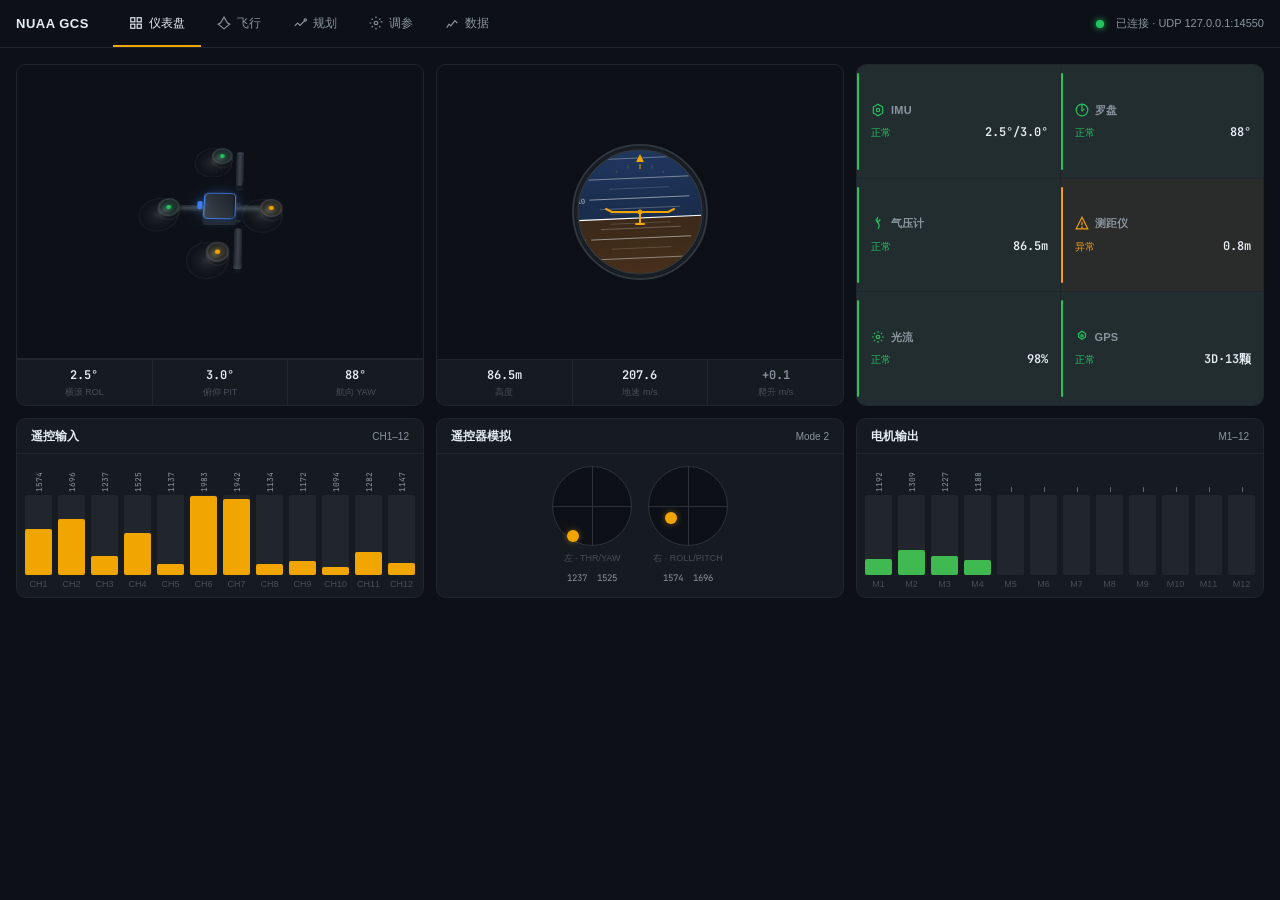
==== 交互界面原型.html @ 33c2f636 "初始提交：当前交互界面原型" ====
<!DOCTYPE html>
<html lang="zh-CN"><head>
<meta charset="UTF-8">
<meta name="viewport" content="width=device-width, initial-scale=1.0">
<title>NUAA Ground Control Station</title>
<link href="https://fonts.googleapis.com/css2?family=JetBrains+Mono:wght@400;600;700&amp;display=swap" rel="stylesheet">
<!-- AMap JS API loaded at bottom -->
<style>
/* ===== CGC Design Tokens (exact match) ===== */
:root{
  --primary:#f0a500; --accent-blue:#4b8bf5; --accent-light-blue:#7aabff;
  --success:#22c55e; --warning:#f59e0b; --danger:#ef4444; --info:#8b949e;
  --highlight-warning:#e3b341; --blue-highlight:#3b82f6;
  --text-primary:#e6edf3; --text-secondary:#c9d1d9; --text-muted:#484f58; --text-link:#f0a500;
  --border-default:#21262d; --border-hover:#30363d; --border-highlight:#f0a500;
  --bg-base:#0d1117; --bg-panel:#161b22; --bg-hover:#1c2128; --bg-bar:#21262d;
  --shadow-map:0 4px 16px #00000073; --shadow-joydot:0 0 6px #f0a50073; --shadow-drone:0 0 4px #3b82f6cc;
  --font-mono:'JetBrains Mono',monospace;
}
*{margin:0;padding:0;box-sizing:border-box}
html,body{height:100%;overflow:hidden}
body{background:var(--bg-base);color:var(--text-primary);font-family:-apple-system,'Segoe UI','Microsoft YaHei',sans-serif;font-size:11px;line-height:1.5}
.mono{font-family:var(--font-mono);font-variant-numeric:tabular-nums}
button{font-family:inherit;cursor:pointer;border:none;background:none;color:inherit}
input,select{font-family:inherit;font-size:11px;color:var(--text-primary);background:var(--bg-base);border:1px solid var(--border-default);border-radius:4px;padding:4px 8px;outline:none}
input:focus,select:focus{border-color:var(--primary)}
::-webkit-scrollbar{width:6px;height:6px}
::-webkit-scrollbar-track{background:transparent}
::-webkit-scrollbar-thumb{background:var(--border-hover);border-radius:3px}

/* ===== Top Nav ===== */
.topnav{height:48px;background:var(--bg-base);border-bottom:1px solid var(--border-default);display:flex;align-items:center;padding:0 16px;gap:24px;flex-shrink:0;z-index:100}
.nav-brand{font-size:13px;font-weight:700;color:var(--text-primary);letter-spacing:.5px}
.nav-tabs{display:flex;gap:0;height:100%;align-items:stretch}
.nav-tab{display:flex;align-items:center;padding:0 16px;font-size:12px;color:var(--info);border-bottom:2px solid transparent;transition:color .15s,border-color .15s;cursor:pointer;gap:6px}
.nav-tab:hover{color:var(--text-primary)}
.nav-tab.active{color:var(--text-primary);border-bottom-color:var(--primary)}
.nav-tab svg{width:14px;height:14px;flex-shrink:0}

/* AMap dark theme overrides */
.amap-container{background:#0d1117!important}
.amap-logo,.amap-copyright{display:none!important}
.amap-ctrl-list-layer{display:none!important}
.nav-right{margin-left:auto;display:flex;align-items:center;gap:12px;font-size:11px;color:var(--info)}
.conn-dot{width:8px;height:8px;border-radius:50%;background:var(--text-muted);transition:background .15s}
.conn-dot.on{background:var(--success);box-shadow:0 0 6px var(--success)}
.conn-dot.off{background:var(--danger)}

/* ===== Page Container ===== */
.page{display:none;height:calc(100vh - 48px);overflow:hidden}
.page.active{display:block}

/* ===== Overview Page ===== */
.overview-page{display:flex;flex-direction:column;gap:12px;padding:16px;overflow-y:auto;height:100%}
.ov-top-row{display:grid;grid-template-columns:repeat(3,minmax(0,1fr));gap:12px;width:100%;max-width:1440px;height:max(300px,min(38vh,380px));margin:0 auto}
.ov-mid-row{display:grid;grid-template-columns:repeat(3,minmax(0,1fr));gap:12px;width:100%;max-width:1440px;max-height:240px;margin:0 auto}
.ov-card{background:var(--bg-panel);border:1px solid var(--border-default);border-radius:10px;overflow:hidden;display:flex;flex-direction:column}
.ov-card-head{border-bottom:1px solid var(--border-default);padding:8px 14px;display:flex;align-items:center;gap:8px}
.ov-card-title{font-size:12px;font-weight:600;color:var(--text-primary)}
.ov-card-sub{margin-left:auto;font-size:10px;color:var(--info)}
.ov-card-body{flex:1;padding:12px;overflow:hidden}

/* Model card - CGC style: model-wrap + model-stats bottom bar */
.model-wrap{background:var(--bg-base);flex:1;min-height:0;overflow:hidden;display:flex;align-items:center;justify-content:center}
.model-stats{border-top:1px solid var(--border-default);display:flex;flex-direction:column}
.mst-row{background:var(--bg-bar);border-top:1px solid var(--border-default);flex-shrink:0;display:grid;grid-template-columns:1fr 1fr 1fr;gap:1px}
.mst-cell{background:var(--bg-panel);display:flex;flex-direction:column;justify-content:center;align-items:center;gap:2px;padding:6px 4px}
.mst-val{color:var(--text-primary);font-family:var(--font-mono);font-size:12px;font-weight:600}
.mst-label{color:var(--text-muted);font-size:9px}
.mst-val.armed,.mst-val.vz-up{color:var(--success)}
.mst-val.vz-down{color:var(--danger)}

/* 3D Drone - CGC style realistic quadcopter */
.drone-scene{width:100%;height:100%;perspective:600px;perspective-origin:50% 40%;display:flex;align-items:center;justify-content:center;cursor:grab;user-select:none;position:relative}
.drone-scene:active{cursor:grabbing}
.drone-3d-model{width:0;height:0;position:relative;transform-style:preserve-3d;transform:rotateX(-40deg) rotateY(35deg) rotateZ(0deg)}
.d3-part{position:absolute;transform-style:preserve-3d}
/* Body - main fuselage with 3D thickness */
.d3-body-top{width:32px;height:32px;background:linear-gradient(145deg,#3d444d 0%,#1c2128 100%);border:1.5px solid #3b82f6;border-radius:5px;box-shadow:0 0 14px #3b82f655,inset 0 1px 0 #4c5664,inset 0 -1px 0 #0d1117;transform:translate3d(-16px,-16px,9px)}
.d3-body-bottom{width:32px;height:32px;background:linear-gradient(145deg,#161b22 0%,#0d1117 100%);border:1.5px solid #21262d;border-radius:5px;box-shadow:inset 0 1px 0 #21262d;transform:translate3d(-16px,-16px,-1px)}
.d3-body-side{background:#1c2128}
.d3-body-side.bs-front{width:32px;height:10px;background:linear-gradient(180deg,#30363d 0%,#1c2128 100%);transform:translate3d(-16px,-21px,4px) rotateX(90deg)}
.d3-body-side.bs-back{width:32px;height:10px;background:linear-gradient(0deg,#30363d 0%,#1c2128 100%);transform:translate3d(-16px,11px,4px) rotateX(-90deg)}
.d3-body-side.bs-left{width:10px;height:32px;background:linear-gradient(90deg,#21262d 0%,#1c2128 100%);transform:translate3d(-21px,-16px,4px) rotateY(-90deg)}
.d3-body-side.bs-right{width:10px;height:32px;background:linear-gradient(-90deg,#21262d 0%,#1c2128 100%);transform:translate3d(11px,-16px,4px) rotateY(90deg)}
/* Nose indicator */
.d3-nose{width:10px;height:5px;background:#3b82f6;border-radius:3px;box-shadow:0 0 10px #3b82f6aa;transform:translate3d(-5px,-22px,10px)}
/* Arms - X configuration with 3D thickness (tapered arms) */
.d3-arm{width:8px;height:46px;background:linear-gradient(90deg,#1c2128 0%,#30363d 30%,#3d444d 50%,#30363d 70%,#1c2128 100%);border-radius:4px;box-shadow:inset 0 1px 0 #4c5664,inset 0 -1px 0 #0d1117}
.d3-arm.a1{transform:translate3d(-4px,-50px,5px)}
.d3-arm.a2{transform:translate3d(46px,-4px,5px) rotateZ(90deg)}
.d3-arm.a3{transform:translate3d(-4px,4px,5px) rotateZ(180deg)}
.d3-arm.a4{transform:translate3d(-50px,-4px,5px) rotateZ(270deg)}
/* Arm underside (darker) */
.d3-arm-bottom{width:8px;height:46px;background:linear-gradient(90deg,#0d1117 0%,#161b22 50%,#0d1117 100%);border-radius:4px;box-shadow:inset 0 -1px 0 #21262d}
.d3-arm-bottom.ab1{transform:translate3d(-4px,-50px,-1px)}
.d3-arm-bottom.ab2{transform:translate3d(46px,-4px,-1px) rotateZ(90deg)}
.d3-arm-bottom.ab3{transform:translate3d(-4px,4px,-1px) rotateZ(180deg)}
.d3-arm-bottom.ab4{transform:translate3d(-50px,-4px,-1px) rotateZ(270deg)}
/* Motor mounts with 3D depth */
.d3-motor{width:22px;height:22px;border-radius:50%;background:radial-gradient(circle at 30% 30%,#3d444d 0%,#21262d 40%,#161b22 100%);border:2px solid #30363d;box-shadow:inset 0 2px 4px #0d1117aa,0 2px 4px #0d111788}
.d3-motor.m1{transform:translate3d(-11px,-62px,6px)}
.d3-motor.m2{transform:translate3d(56px,-11px,6px)}
.d3-motor.m3{transform:translate3d(-11px,40px,6px)}
.d3-motor.m4{transform:translate3d(-62px,-11px,6px)}
/* Motor underside (shadow) */
.d3-motor-bottom{width:22px;height:22px;border-radius:50%;background:#0d1117;border:1px solid #21262d}
.d3-motor-bottom.mb1{transform:translate3d(-11px,-62px,-1px)}
.d3-motor-bottom.mb2{transform:translate3d(56px,-11px,-1px)}
.d3-motor-bottom.mb3{transform:translate3d(-11px,40px,-1px)}
.d3-motor-bottom.mb4{transform:translate3d(-62px,-11px,-1px)}
/* Propeller discs (spinning when armed) */
.d3-rotor{width:40px;height:40px;border-radius:50%;background:radial-gradient(circle,rgba(255,255,255,.12) 0%,rgba(200,200,200,.06) 30%,rgba(150,150,150,.02) 60%,transparent 80%);border:1px solid rgba(255,255,255,.06);top:50%;left:50%;transform:translate(-50%,-50%);transition:opacity .2s;opacity:0;pointer-events:none}
.d3-rotor.spinning{opacity:1;animation:rotorSpin .025s linear infinite}
@keyframes rotorSpin{from{transform:translate(-50%,-50%) rotate(0deg)}to{transform:translate(-50%,-50%) rotate(360deg)}}
.d3-rotor.r1{animation-direction:normal}
.d3-rotor.r2{animation-direction:reverse}
.d3-rotor.r3{animation-direction:normal}
.d3-rotor.r4{animation-direction:reverse}
/* LED indicators */
.d3-led{width:5px;height:5px;border-radius:50%;position:absolute;top:50%;left:50%;transform:translate(-50%,-50%);z-index:10}
.d3-led.led-front-left{background:#22c55e;box-shadow:0 0 8px #22c55e,0 0 12px #22c55e88}
.d3-led.led-front-right{background:#22c55e;box-shadow:0 0 8px #22c55e,0 0 12px #22c55e88}
.d3-led.led-back-left{background:#f0a500;box-shadow:0 0 8px #f0a500,0 0 12px #f0a50088}
.d3-led.led-back-right{background:#f0a500;box-shadow:0 0 8px #f0a500,0 0 12px #f0a50088}
/* Camera gimbal */
.d3-gimbal{width:14px;height:10px;background:linear-gradient(180deg,#21262d 0%,#161b22 100%);border:1px solid #30363d;border-radius:3px;box-shadow:0 2px 3px #0d111766;transform:translate3d(-7px,-5px,-4px)}
.d3-camera-lens{width:7px;height:7px;border-radius:50%;background:radial-gradient(circle at 40% 40%,#3d444d 0%,#0d1117 70%);border:1px solid #30363d;position:absolute;top:50%;left:50%;transform:translate(-50%,-50%);box-shadow:inset 0 1px 2px #0d111788}
/* Landing gear struts */
.d3-gear{width:3px;height:12px;background:linear-gradient(180deg,#30363d 0%,#21262d 100%);border-radius:1px 1px 2px 2px;box-shadow:1px 0 2px #0d111755}
.d3-gear.g1{transform:translate3d(-12px,-12px,-2px)}
.d3-gear.g2{transform:translate3d(9px,-12px,-2px)}
.d3-gear.g3{transform:translate3d(-12px,9px,-2px)}
.d3-gear.g4{transform:translate3d(9px,9px,-2px)}
/* Landing skids */
.d3-skid{width:16px;height:2px;background:#30363d;border-radius:1px;position:absolute;top:50%;left:50%;transform:translate(-50%,-50%)}
.d3-skid.sk1{transform:translate(-50%,50px)}
.d3-skid.sk2{transform:translate(-50%,-50px)}

/* ADI card - CGC style */
.adi-wrap{background:var(--bg-base);flex:1;min-height:0;overflow:hidden;display:flex;align-items:center;justify-content:center}
.adi-svg{width:140px;height:140px}
.adi-strip{background:var(--bg-bar);border-top:1px solid var(--border-default);flex-shrink:0;display:grid;grid-template-columns:1fr 1fr 1fr;gap:1px}
.as-cell{background:var(--bg-panel);display:flex;flex-direction:column;justify-content:center;align-items:center;gap:2px;padding:6px 4px}
.as-val{color:var(--text-primary);font-family:var(--font-mono);font-size:12px;font-weight:600}
.as-label{color:var(--text-muted);font-size:9px}
.as-val.vz-up{color:var(--success)}
.as-val.vz-down{color:var(--danger)}

/* Sensor card - CGC sg-cell structure */
.sensor-grid{background:var(--bg-bar);flex:1;display:grid;grid-template-rows:repeat(3,1fr);grid-template-columns:1fr 1fr;gap:1px;overflow:hidden;height:100%}
.sg-cell{background:var(--bg-panel);display:flex;flex-direction:column;justify-content:center;gap:5px;padding:10px 12px 10px 14px;transition:background .15s;position:relative;overflow:visible}
.sg-accent{background:#2d333b;border-radius:1px;width:2px;position:absolute;top:8px;bottom:8px;left:0}
.sg-cell.ok .sg-accent{background:var(--success)}
.sg-cell.err .sg-accent{background:var(--danger)}
.sg-cell.warn .sg-accent{background:var(--warning)}
.sg-cell.off .sg-accent{background:#2d333b}
.sg-cell.ok{background:#22c55e0a}
.sg-cell.err{background:#ef44440d}
.sg-cell.warn{background:#f59e0b0a}
.sg-cell.off{background:var(--bg-panel)}
.sg-head{display:flex;align-items:center;gap:6px}
.sg-icon{color:var(--text-muted);flex-shrink:0;transition:color .15s;width:14px;height:14px}
.sg-cell.ok .sg-icon{color:var(--success)}
.sg-cell.err .sg-icon{color:var(--danger)}
.sg-cell.warn .sg-icon{color:var(--warning)}
.sg-cell.off .sg-icon{color:#2d333b}
.sg-name{color:var(--info);letter-spacing:.02em;text-transform:uppercase;font-size:11px;font-weight:600}
.sg-body{display:flex;align-items:baseline;gap:6px}
.sg-status{color:var(--text-muted);min-width:36px;font-size:10px}
.sg-cell.ok .sg-status{color:var(--success)}
.sg-cell.err .sg-status{color:var(--danger)}
.sg-cell.warn .sg-status{color:var(--warning)}
.sg-cell.off .sg-status{color:var(--text-muted)}
.sg-value{color:var(--text-primary);margin-left:auto;font-family:var(--font-mono);font-size:12px;font-weight:600}

/* Channel bars (RC & Motor) */
.ch-card-body{display:flex;gap:6px;padding:8px 8px 6px;align-items:flex-end;height:100%}
.vbar{display:flex;flex-direction:column;align-items:center;gap:3px;flex:1}
.vbar-val{color:var(--info);writing-mode:vertical-rl;height:28px;font-family:var(--font-mono);font-size:8px;transform:rotate(180deg)}
.vbar-track{background:var(--bg-bar);border-radius:2px;width:100%;height:80px;position:relative;overflow:hidden}
.vbar-fill{position:absolute;bottom:0;left:0;right:0;border-radius:2px 2px 0 0;transition:height .1s}
.rc-fill{background:var(--primary)}
.motor-fill{background:var(--success)}
.vbar-label{color:var(--text-muted);font-size:9px}

/* Joystick sim */
.joy-body{display:flex;gap:16px;padding:12px 8px;justify-content:center;align-items:center;height:100%}
.joystick{display:flex;flex-direction:column;align-items:center;gap:6px}
.joy-pad{background:var(--bg-base);border:1px solid #2d333b;border-radius:50%;width:80px;height:80px;position:relative}
.joy-cross::before,.joy-cross::after{content:'';position:absolute;background:#2d333b}
.joy-cross::before{width:100%;height:1px;top:50%;left:0}
.joy-cross::after{width:1px;height:100%;left:50%;top:0}
.joy-dot{background:var(--primary);border-radius:50%;width:12px;height:12px;position:absolute;transition:left 80ms,top 80ms;box-shadow:var(--shadow-joydot)}
.joy-label{color:var(--text-muted);font-size:9px}
.joy-vals{display:flex;gap:10px;font-family:var(--font-mono);font-size:9px;color:var(--info)}

/* ===== Fly Page ===== */
.fly-page{display:flex;flex-direction:column;height:100%}
.fly-body{flex:1;position:relative;overflow:hidden}
#flyMap{width:100%;height:100%}
.fly-banner{position:absolute;top:12px;left:50%;transform:translateX(-50%);z-index:10;border-radius:20px;padding:5px 16px;font-size:12px;display:flex;align-items:center;gap:8px;transition:opacity .3s}
.info-banner{color:var(--info);background:#0d1117d1;border:1px solid var(--border-default)}
.warn-banner{color:var(--warning);background:#f59e0b1f;border:1px solid #f59e0b59}
.banner-link{color:var(--text-link);cursor:pointer;text-decoration:underline}
.adi-overlay{position:absolute;bottom:12px;left:12px;z-index:10;width:164px;height:164px;border-radius:12px;overflow:hidden}
.adi-show{position:absolute;bottom:12px;left:12px;z-index:10;background:#161b22e0;border:1px solid var(--border-default);border-radius:8px;padding:6px 10px;font-size:11px;color:var(--text-secondary);cursor:pointer}
.hud-right{position:absolute;top:50%;right:12px;transform:translateY(-50%);z-index:10;background:#0d1117d1;backdrop-filter:blur(10px);border:1px solid var(--border-default);border-radius:8px;padding:10px 14px;min-width:88px}
.hud-row{display:flex;justify-content:space-between;align-items:baseline;gap:8px;padding:2px 0}
.hud-label{color:var(--text-muted);font-size:9px}
.hud-val{color:var(--text-primary);font-family:var(--font-mono);font-size:15px;font-weight:700}
.hud-unit{color:var(--info);font-size:9px;margin-left:1px}
.hud-sep{height:1px;background:var(--border-default);margin:4px 0}
.hud-mode{text-align:center;padding:2px 6px;border-radius:4px;font-size:10px;font-weight:700;background:var(--bg-bar);color:var(--info)}
.hud-mode.armed{color:var(--success);background:#22c55e26}
.alerts-panel{position:absolute;bottom:0;left:50%;transform:translateX(-50%);z-index:10;backdrop-filter:blur(10px);background:#161b22eb;border:1px solid var(--border-default);border-bottom:none;border-radius:8px 8px 0 0;min-width:320px;max-width:520px}
.alerts-header{padding:5px 12px;font-size:11px;display:flex;align-items:center;gap:8px;cursor:pointer}
.alerts-header .alert-count{background:var(--bg-bar);border-radius:10px;padding:0 6px;font-size:10px}
.alerts-header .alert-count.warn{color:var(--warning);background:#f59e0b33}
.alerts-body{max-height:130px;overflow-y:auto;padding:4px 0 6px}
.alert-item{display:flex;gap:6px;padding:3px 12px;font-size:11px}
.alert-item.info{color:var(--info)}
.alert-item.warn{color:var(--warning)}
.alert-item.err{color:var(--danger)}
.alert-time{color:var(--text-muted);font-family:var(--font-mono)}
.bottom-hud{background:var(--bg-base);border-top:1px solid var(--border-default);height:44px;padding:0 20px;display:flex;align-items:center;gap:0}
.bh-item{display:flex;align-items:center;gap:6px;padding:0 16px}
.bh-label{color:var(--text-muted);font-size:9px}
.bh-val{color:var(--text-primary);font-family:var(--font-mono);font-size:13px;font-weight:700}
.bh-sep{width:1px;height:22px;background:var(--border-hover)}
.cmd-bar{background:var(--bg-panel);border-top:1px solid var(--border-default);height:64px;padding:0 20px;display:flex;align-items:center;justify-content:center;gap:12px}
.cmd-btn{min-width:90px;padding:8px 16px;border-radius:6px;font-size:13px;font-weight:600;transition:all .15s;border:1px solid var(--border-default);background:var(--bg-panel);color:var(--text-secondary)}
.cmd-btn:hover{background:var(--bg-hover);color:var(--text-primary)}
.cmd-btn.primary{background:var(--primary);color:#0d1117;border-color:var(--primary)}
.cmd-btn.primary:hover{filter:brightness(1.1)}
.cmd-btn.warn{background:var(--warning);color:#0d1117;border-color:var(--warning)}
.cmd-btn.success{background:var(--success);color:#0d1117;border-color:var(--success)}
.cmd-btn:disabled{opacity:.4;cursor:not-allowed}

/* ===== Plan Page ===== */
.plan-page{display:flex;height:100%}
.plan-body{flex:1;position:relative;overflow:hidden}
#planMap{width:100%;height:100%}
.map-toolbar{position:absolute;top:12px;right:12px;z-index:5;backdrop-filter:blur(10px);background:#161b22eb;border:1px solid var(--border-hover);border-radius:8px;padding:6px 10px;display:flex;gap:4px;align-items:center;box-shadow:var(--shadow-map)}
.map-toolbar button{color:var(--text-secondary);background:none;border:none;width:28px;height:28px;border-radius:4px;font-size:13px;display:flex;align-items:center;justify-content:center;transition:background .15s,color .15s;cursor:pointer}
.map-toolbar button:hover{color:#fff;background:#ffffff1a}
.map-toolbar button.active{color:var(--primary)}
.tb-divider{width:1px;height:20px;background:var(--border-hover);margin:0 4px}
.map-hint{position:absolute;bottom:8px;left:50%;transform:translateX(-50%);color:var(--text-muted);background:#0d111799;border-radius:20px;padding:3px 10px;font-size:10px;z-index:5}
.map-hud{position:absolute;bottom:36px;left:50%;transform:translateX(-50%);z-index:5;backdrop-filter:blur(4px);background:#0d1117d1;border:1px solid #ffffff14;border-radius:24px;padding:5px 16px;display:flex;gap:16px}
.map-hud-item{display:flex;align-items:center;gap:4px}
.map-hud-label{color:var(--info);font-size:10px}
.map-hud-val{color:var(--text-primary);font-family:var(--font-mono);font-size:13px;font-weight:600}
.map-hud-unit{color:var(--info);font-size:10px}
.map-hud-sep{width:1px;height:16px;background:#ffffff1f}

/* Mission panel (right side) */
.mission-panel{background:var(--bg-panel);border-left:1px solid var(--border-default);width:280px;display:flex;flex-direction:column;transition:width .2s;flex-shrink:0}
.mission-panel.collapsed{width:32px}
.panel-header{border-bottom:1px solid var(--border-default);height:44px;padding:0 12px;display:flex;align-items:center;justify-content:space-between}
.panel-title{font-size:13px;font-weight:600;color:var(--text-primary);display:flex;align-items:center;gap:6px}
.dirty-dot{width:6px;height:6px;border-radius:50%;background:var(--primary)}
.panel-body{flex:1;overflow-y:auto;padding:0}
.panel-name-row{padding:8px 12px}
.wp-list{padding:0}
.wp-item{padding:8px 12px;transition:background .15s;cursor:pointer;border-left:3px solid transparent;display:flex;align-items:center;gap:8px}
.wp-item:hover{background:var(--bg-hover)}
.wp-item.active{background:var(--bg-hover);border-left-color:var(--primary)}
.wp-seq{color:#0d1117;background:var(--primary);border-radius:50%;width:20px;height:20px;display:flex;align-items:center;justify-content:center;font-size:11px;font-weight:700;flex-shrink:0}
.wp-coords{flex:1;font-family:var(--font-mono);font-size:11px;color:var(--info)}
.wp-del{color:var(--danger);cursor:pointer;font-size:11px;padding:0 2px;opacity:.4;transition:opacity .15s}
.wp-del:hover{opacity:1}
.wp-editor{padding:8px 12px;background:var(--bg-hover)}
.wp-editor-row{display:flex;gap:8px;margin-bottom:6px;align-items:center}
.wp-editor-row label{font-size:10px;color:var(--info);width:60px}
.wp-editor-row input,.wp-editor-row select{flex:1;font-size:11px;padding:3px 6px}
.panel-stats{padding:8px 12px;border-top:1px solid var(--border-default)}
.stat-row{display:flex;justify-content:space-between;padding:3px 0;font-size:12px;color:var(--info)}
.stat-row .mono{color:var(--text-primary)}
.panel-actions{padding:12px;border-top:1px solid var(--border-default);display:flex;flex-direction:column;gap:6px}
.transfer-progress{background:var(--bg-hover);border:1px solid var(--border-default);border-radius:6px;padding:6px 10px;margin-bottom:6px}
.btn-row{display:flex;gap:6px}
.action-btn{padding:5px 10px;border-radius:4px;font-size:11px;border:1px solid var(--border-default);background:var(--bg-panel);color:var(--text-secondary);transition:all .15s;cursor:pointer;flex:1;text-align:center}
.action-btn:hover{background:var(--bg-hover);color:var(--text-primary)}
.action-btn.primary{background:var(--primary);color:#0d1117;border-color:var(--primary)}
.action-btn:disabled{opacity:.4;cursor:not-allowed}
.fly-hint{color:var(--success);background:#22c55e14;border:1px solid #22c55e40;border-radius:6px;padding:6px 10px;font-size:11px}
.fly-hint-link{color:var(--success);cursor:pointer;text-decoration:underline}

/* ===== Setup Page ===== */
.setup-page{display:flex;height:100%}
.setup-menu{background:var(--bg-panel);border-right:1px solid var(--border-default);width:180px;flex-shrink:0;display:flex;flex-direction:column}
.setup-menu-head{color:var(--info);border-bottom:1px solid var(--border-default);height:48px;display:flex;align-items:center;padding:0 16px;font-size:13px;font-weight:600}
.setup-menu-group{padding:8px 0}
.setup-group-label{color:var(--text-muted);font-size:10px;font-weight:600;padding:4px 16px;letter-spacing:.5px;text-transform:uppercase}
.setup-menu-item{padding:6px 16px;font-size:12px;color:var(--info);cursor:pointer;transition:background .15s,color .15s;display:flex;align-items:center;gap:8px}
.setup-menu-item:hover{background:var(--bg-hover);color:var(--text-secondary)}
.setup-menu-item.active{color:var(--primary);background:var(--bg-hover)}
.setup-menu-item svg{width:14px;height:14px;flex-shrink:0}
.setup-content{flex:1;overflow-y:auto;padding:20px}
.setup-section{display:none}
.setup-section.active{display:block}
.setup-section-title{font-size:14px;font-weight:600;color:var(--text-primary);margin-bottom:4px}
.setup-section-sub{font-size:11px;color:var(--info);margin-bottom:16px}

/* Frame cards */
.frame-grid{display:grid;grid-template-columns:repeat(auto-fill,minmax(140px,1fr));gap:10px}
.frame-card{background:var(--bg-panel);border:1px solid var(--border-default);border-radius:10px;padding:12px;cursor:pointer;transition:all .15s;display:flex;flex-direction:column;align-items:center;gap:6px}
.frame-card:hover{background:var(--bg-hover);border-color:var(--border-hover)}
.frame-card.selected{background:#f0a5000f;border-color:var(--primary)}
.frame-card svg{width:60px;height:60px}
.frame-name{font-size:13px;font-weight:600;color:var(--text-primary)}
.frame-desc{font-size:10px;color:var(--info);text-align:center;line-height:1.4}
.frame-params{font-size:10px;color:var(--text-muted);font-family:var(--font-mono)}
.frame-badge{color:var(--primary);font-size:10px;font-weight:700}

/* Motor/RC cards */
.motor-grid{display:grid;grid-template-columns:repeat(auto-fill,minmax(72px,1fr));gap:8px}
.motor-card{background:var(--bg-panel);border:1px solid var(--border-default);border-radius:8px;padding:8px;display:flex;flex-direction:column;align-items:center;gap:4px;transition:border-color .15s}
.motor-card:hover{border-color:var(--border-hover)}
.motor-card.off{opacity:.4}
.motor-name{font-size:11px;font-weight:600;color:var(--text-primary)}
.motor-bar{background:var(--bg-bar);border-radius:4px;width:24px;height:60px;position:relative;overflow:hidden}
.motor-bar-fill{position:absolute;bottom:0;left:0;right:0;border-radius:4px 4px 0 0;transition:height .1s}
.motor-val{font-family:var(--font-mono);font-size:10px;color:var(--info)}
.motor-pct{font-family:var(--font-mono);font-size:10px;font-weight:600}

/* PID table */
.pid-tabs{display:flex;gap:0;border-bottom:1px solid var(--border-default);margin-bottom:16px}
.pid-tab{padding:8px 16px;font-size:12px;color:var(--info);cursor:pointer;border-bottom:2px solid transparent;transition:color .15s}
.pid-tab:hover{color:var(--text-secondary)}
.pid-tab.active{color:var(--primary);border-bottom-color:var(--primary)}
.pid-table{width:100%;border-collapse:collapse}
.pid-table th{text-align:left;padding:6px 8px;font-size:11px;font-weight:600;color:var(--info);border-bottom:1px solid var(--border-default)}
.pid-table td{padding:6px 8px;border-bottom:1px solid var(--border-default);font-size:11px}
.pid-table tr:hover td{background:var(--bg-panel)}
.pid-modified{background:#f0a5000d}

/* Calibration cards */
.cal-card{background:var(--bg-panel);border:1px solid var(--border-default);border-radius:12px;max-width:480px;padding:32px 24px;text-align:center}
.cal-icon{font-size:40px;margin-bottom:12px}
.cal-title{font-size:18px;font-weight:600;color:var(--text-primary);margin-bottom:8px}
.cal-desc{font-size:13px;color:var(--info);line-height:1.6;margin-bottom:20px}
.cal-steps{display:flex;flex-direction:column;gap:8px;margin-bottom:20px}
.cal-step{padding:10px;border-radius:6px;font-size:12px;display:flex;align-items:center;gap:8px}
.cal-step.done{background:#22c55e0a;color:var(--success)}
.cal-step.current{background:#f0a5000f;color:var(--primary);border:1px solid var(--primary)}
.cal-step.pending{background:var(--bg-panel);color:var(--text-muted)}

/* GPS/Baro/OptFlow/Rangefinder status cards */
.status-cards{display:flex;gap:12px;flex-wrap:wrap;margin-bottom:16px}
.status-card{background:var(--bg-panel);border:1px solid var(--border-default);border-radius:8px;padding:14px 20px;min-width:110px;text-align:center}
.status-card-val{font-size:18px;font-weight:600;color:var(--text-primary);font-family:var(--font-mono)}
.status-card-label{color:var(--info);margin-top:4px;font-size:11px}

/* OTA */
.ota-warn{color:var(--highlight-warning);background:#e3b34114;border:1px solid #e3b3414d;border-radius:8px;padding:10px 14px;font-size:12px;line-height:1.6;margin-bottom:16px}
.ota-drop{border:2px dashed var(--border-hover);border-radius:12px;padding:32px 20px;text-align:center;cursor:pointer;transition:all .15s}
.ota-drop:hover{background:#f0a50008;border-color:var(--primary)}

/* Param table */
.param-search{display:flex;align-items:center;gap:8px;margin-bottom:12px}
.param-search input{min-width:180px;max-width:300px}
.param-table{width:100%;border-collapse:collapse}
.param-table th{text-align:left;padding:5px 4px;font-size:11px;font-weight:600;color:var(--info);border-bottom:1px solid var(--border-default);position:sticky;top:0;background:var(--bg-base)}
.param-table td{padding:5px 4px;border-bottom:1px solid var(--border-default);font-size:11px}
.param-table tr:hover td{background:var(--bg-panel)}
.param-table tr.modified td{background:#f0a5000d}

/* Port table */
.port-table{width:100%;border-collapse:collapse}
.port-table th{text-align:left;padding:6px 4px;font-size:11px;font-weight:600;color:var(--info);border-bottom:1px solid var(--border-default)}
.port-table td{padding:6px 4px;border-bottom:1px solid var(--border-default);font-size:11px}
.port-table td.mono{color:var(--text-secondary)}

/* ===== Data Page ===== */
.data-page{display:flex;flex-direction:column;height:100%}
.data-tabs{display:flex;border-bottom:1px solid var(--border-default);padding:0 8px;flex-shrink:0}
.data-tab{padding:8px 16px;font-size:12px;color:var(--info);cursor:pointer;border-bottom:2px solid transparent;transition:color .15s}
.data-tab:hover{color:var(--text-secondary)}
.data-tab.active{color:var(--text-primary);border-bottom-color:var(--primary)}
.data-tab-content{flex:1;overflow:hidden;display:none}
.data-tab-content.active{display:flex}

/* Waveform monitor */
.wave-toolbar{background:var(--bg-panel);border-bottom:1px solid var(--border-default);padding:8px 12px;display:flex;align-items:center;gap:8px;flex-shrink:0}
.wave-toolbar .stat-info{color:var(--info);margin-left:auto;font-size:11px}
.wave-tr-btn{padding:3px 8px;font-size:11px;border-radius:4px;border:1px solid var(--border-default);background:var(--bg-panel);color:var(--info);cursor:pointer}
.wave-tr-btn.active{background:var(--primary);color:#0d1117;border-color:var(--primary)}
.wave-body{flex:1;display:flex;overflow:hidden}
.wave-chart{flex:1;background:var(--bg-base);position:relative}
#waveCanvas{width:100%;height:100%;display:block}
.wave-sidebar{background:var(--bg-panel);border-left:1px solid var(--border-default);width:160px;overflow-y:auto;padding-bottom:8px;flex-shrink:0}
.wave-sidebar-group{color:var(--text-muted);text-transform:uppercase;letter-spacing:.5px;padding:4px 12px 2px;font-size:10px;font-weight:600}
.wave-channel{border-radius:4px;margin:1px 4px;padding:3px 12px;transition:background .15s;cursor:pointer;display:flex;align-items:center;gap:6px;font-size:11px}
.wave-channel:hover{background:#ffffff0a}
.wave-channel.enabled .ch-dot{opacity:1}
.ch-dot{width:8px;height:8px;border-radius:50%;flex-shrink:0;opacity:.3;transition:opacity .2s}
.ch-name{color:var(--text-secondary)}
.ch-unit{color:var(--text-muted);font-size:10px;margin-left:auto}

/* MAVLink console */
.mav-body{flex:1;display:flex;overflow:hidden}
.mav-log{flex:1;display:flex;flex-direction:column;min-width:0}
.mav-toolbar{background:var(--bg-panel);border-bottom:1px solid var(--border-default);padding:6px 12px;display:flex;align-items:center;gap:8px;flex-shrink:0}
.mav-stats{color:var(--info);margin-left:4px;font-size:11px}
.mav-autoscroll{color:var(--info);margin-left:auto;font-size:11px;display:flex;align-items:center;gap:4px}
.mav-header{color:var(--info);background:var(--bg-base);border-bottom:1px solid var(--border-default);padding:4px 8px;font-size:10px;font-weight:600;display:grid;grid-template-columns:110px 40px 160px 50px 40px 1fr;gap:8px;flex-shrink:0}
.mav-list{flex:1;font-size:11px;overflow-y:auto}
.mav-row{border-bottom:1px solid #21262d18;padding:2px 8px;display:grid;grid-template-columns:110px 40px 160px 50px 40px 1fr;gap:8px;transition:background .15s}
.mav-row:hover{background:var(--bg-panel)}
.mav-freq{background:var(--bg-panel);border-left:1px solid var(--border-default);width:220px;display:flex;flex-direction:column;flex-shrink:0}
.mav-freq-head{color:var(--info);letter-spacing:.5px;padding:8px 12px 4px;font-size:11px;font-weight:600;border-bottom:1px solid var(--border-default)}
.mav-freq-list{max-height:200px;overflow-y:auto}
.mav-freq-row{padding:2px 12px;font-size:11px;display:flex;justify-content:space-between}
.mav-freq-name{color:var(--text-secondary);overflow:hidden;white-space:nowrap}
.mav-freq-hz{color:var(--text-secondary);text-align:right;min-width:30px;font-family:var(--font-mono);font-weight:700}
.mav-freq-sep{background:var(--border-default);height:1px;margin:6px 0}
.mav-stream-list{flex:1;overflow-y:auto}
.mav-stream-row{padding:4px 12px;display:flex;align-items:center;gap:8px;font-size:11px}
.mav-stream-name{color:var(--text-secondary);flex:1}
.mav-stream-select{font-size:10px;padding:2px 4px}

/* Flight logs */
.flight-body{flex:1;display:flex;overflow:hidden}
.flight-list{background:var(--bg-panel);border-right:1px solid var(--border-default);width:260px;display:flex;flex-direction:column;flex-shrink:0}
.flight-list-head{border-bottom:1px solid var(--border-default);padding:10px 14px;display:flex;align-items:center;justify-content:space-between}
.flight-list-title{font-size:13px;font-weight:600;color:var(--text-primary)}
.flight-list-body{flex:1;padding:6px;overflow-y:auto}
.flight-item{border:1px solid transparent;border-radius:8px;margin-bottom:4px;padding:10px;transition:all .12s;cursor:pointer}
.flight-item:hover{background:var(--bg-hover)}
.flight-item.active{background:#f0a50014;border-color:#f0a50050}
.flight-item-id{color:var(--primary);font-family:var(--font-mono);font-size:11px;font-weight:700}
.flight-item-type{color:var(--text-secondary);flex:1;font-size:11px}
.flight-item-time{color:var(--info);margin-bottom:4px;font-size:11px}
.flight-item-stats{color:var(--info);gap:8px;font-size:10px;display:flex}
.flight-detail{flex:1;display:flex;flex-direction:column;overflow:hidden}
.flight-detail-head{background:var(--bg-panel);border-bottom:1px solid var(--border-default);padding:12px 16px}
.flight-detail-title{color:var(--text-primary);margin-bottom:4px;font-size:14px;font-weight:600}
.flight-detail-meta{color:var(--info);gap:8px;font-size:12px;display:flex}
#flightMap{flex:1;width:100%}
.flight-detail-stats{display:flex;border-top:1px solid var(--border-default);flex-shrink:0}
.flight-stat-item{border-right:1px solid var(--border-default);padding:10px;flex:1;text-align:center}
.flight-stat-item:last-child{border-right:none}
.flight-stat-val{color:var(--text-primary);font-family:var(--font-mono);font-size:16px;font-weight:700}
.flight-stat-label{color:var(--info);margin-top:2px;font-size:10px}

/* ===== AMap overrides ===== */
.amap-info-content{background:var(--bg-panel)!important;color:var(--text-primary)!important;border:1px solid var(--border-default);border-radius:6px;font-size:11px;padding:8px 12px;box-shadow:0 4px 16px #00000073}
.amap-info-close{display:none!important}
.amap-info-sharp{border-top-color:var(--bg-panel)!important}

/* Drone marker */
.amap-drone-marker{width:40px;height:40px;cursor:pointer;position:relative}
.amap-drone-marker svg{filter:drop-shadow(0 0 4px #3b82f6cc)}
.amap-drone-marker .drone-alt-tag{position:absolute;top:-14px;left:50%;transform:translateX(-50%);background:#161b22cc;color:#f0a500;font-size:9px;font-family:var(--font-mono);padding:1px 4px;border-radius:3px;border:1px solid #f0a50044;white-space:nowrap}

/* Map controls */
.map-ctrl-bar{position:absolute;top:10px;left:112px;z-index:10;display:flex;gap:6px}
.map-ctrl-btn{background:#0d1117f2;border:1.5px solid #30363d;color:#e6edf3;padding:4px 10px;border-radius:4px;font-size:11px;font-weight:700;letter-spacing:.02em;cursor:pointer;backdrop-filter:blur(6px);box-shadow:0 1px 5px #00000073;transition:all .15s}
.map-ctrl-btn:hover{background:#1c2128f2;color:#fff;border-color:#6e7681}
.map-ctrl-btn.active{background:#f0a500;border-color:#ffdf7e;color:#0d1117;box-shadow:0 0 8px #f0a50088}

/* Waypoint marker on map */
.wp-marker{width:24px;height:24px;cursor:pointer}

/* Hidden */
.hidden{display:none!important}

/* Toast */
.toast{position:fixed;top:60px;right:20px;z-index:9999;padding:10px 16px;border-radius:8px;font-size:12px;transition:opacity .3s;backdrop-filter:blur(10px)}
.toast.success{background:#22c55e14;border:1px solid #22c55e40;color:var(--success)}
.toast.warn{background:#f59e0b1f;border:1px solid #f59e0b59;color:var(--warning)}
.toast.err{background:#ef44440d;border:1px solid #ef444440;color:var(--danger)}

/* Map loading */
.map-loading{position:absolute;top:50%;left:50%;transform:translate(-50%,-50%);z-index:5;color:var(--text-muted);font-size:13px;display:flex;flex-direction:column;align-items:center;gap:8px}
.map-loading .ml-spin{width:24px;height:24px;border:2.5px solid var(--border-default);border-top-color:var(--primary);border-radius:50%;animation:mlSpin .8s linear infinite}
@keyframes mlSpin{to{transform:rotate(360deg)}}

</style>
</head>
<body>

<!-- ===== Top Nav ===== -->
<nav class="topnav">
  <div class="nav-brand">NUAA GCS</div>
  <div class="nav-tabs">
    <div class="nav-tab active" data-page="overview" onclick="switchPage('overview')"><svg viewBox="0 0 24 24" fill="none" stroke="currentColor" stroke-width="2"><rect x="3" y="3" width="7" height="7"></rect><rect x="14" y="3" width="7" height="7"></rect><rect x="3" y="14" width="7" height="7"></rect><rect x="14" y="14" width="7" height="7"></rect></svg>仪表盘</div>
    <div class="nav-tab" data-page="fly" onclick="switchPage('fly')"><svg viewBox="0 0 24 24" fill="none" stroke="currentColor" stroke-width="2"><path d="M12 2 L18 12 L22 14 L12 22 L2 14 L6 12 Z"></path></svg>飞行</div>
    <div class="nav-tab" data-page="plan" onclick="switchPage('plan')"><svg viewBox="0 0 24 24" fill="none" stroke="currentColor" stroke-width="2"><path d="M3 17 L8 12 L12 16 L21 7"></path><circle cx="21" cy="7" r="2"></circle></svg>规划</div>
    <div class="nav-tab" data-page="setup" onclick="switchPage('setup')"><svg viewBox="0 0 24 24" fill="none" stroke="currentColor" stroke-width="2"><circle cx="12" cy="12" r="3"></circle><path d="M12 1v3M12 20v3M1 12h3M20 10h3M4.5 4.5l2 2M17.5 17.5l2 2M4.5 19.5l2-2M17.5 6.5l2-2"></path></svg>调参</div>
    <div class="nav-tab" data-page="data" onclick="switchPage('data')"><svg viewBox="0 0 24 24" fill="none" stroke="currentColor" stroke-width="2"><path d="M3 20 L7 14 L10 17 L17 8 L21 12"></path></svg>数据</div>
  </div>
  <div class="nav-right">
    <span class="conn-dot on" id="connDot"></span>
    <span id="connText">已连接 · UDP 127.0.0.1:14550</span>
  </div>
</nav>

<!-- ===== Overview Page ===== -->
<div class="page active" id="page-overview">
  <div class="overview-page">
    <div class="ov-top-row">
      <!-- Model card (CGC style: no header, model-wrap + stats bar) -->
      <div class="ov-card">
        <div class="model-wrap">
          <div class="drone-scene" id="droneScene">
            <div class="drone-3d-model" id="drone3dModel" style="transform: rotateX(35.4254deg) rotateY(0.707281deg) rotateZ(-148.2deg);">
              <!-- Body -->
              <div class="d3-part d3-body-top"></div>
              <div class="d3-part d3-body-bottom"></div>
              <div class="d3-part d3-body-side bs-front"></div>
              <div class="d3-part d3-body-side bs-back"></div>
              <div class="d3-part d3-body-side bs-left"></div>
              <div class="d3-part d3-body-side bs-right"></div>
              <!-- Nose indicator -->
              <div class="d3-part d3-nose"></div>
              <!-- Arms (X configuration) -->
              <div class="d3-part d3-arm a1"></div>
              <div class="d3-part d3-arm a2"></div>
              <div class="d3-part d3-arm a3"></div>
              <div class="d3-part d3-arm a4"></div>
              <div class="d3-part d3-arm-bottom ab1"></div>
              <div class="d3-part d3-arm-bottom ab2"></div>
              <div class="d3-part d3-arm-bottom ab3"></div>
              <div class="d3-part d3-arm-bottom ab4"></div>
              <!-- Motors + propellers -->
              <div class="d3-part d3-motor-bottom mb1"></div>
              <div class="d3-part d3-motor-bottom mb2"></div>
              <div class="d3-part d3-motor-bottom mb3"></div>
              <div class="d3-part d3-motor-bottom mb4"></div>
              <div class="d3-part d3-motor m1"><div class="d3-rotor r1 spinning" id="rotor1"></div><div class="d3-led led-front-left"></div></div>
              <div class="d3-part d3-motor m2"><div class="d3-rotor r2 spinning" id="rotor2"></div><div class="d3-led led-front-right"></div></div>
              <div class="d3-part d3-motor m3"><div class="d3-rotor r3 spinning" id="rotor3"></div><div class="d3-led led-back-right"></div></div>
              <div class="d3-part d3-motor m4"><div class="d3-rotor r4 spinning" id="rotor4"></div><div class="d3-led led-back-left"></div></div>
              <!-- Gimbal + camera -->
              <div class="d3-part d3-gimbal"><div class="d3-camera-lens"></div></div>
              <!-- Landing gear -->
              <div class="d3-part d3-gear g1"></div>
              <div class="d3-part d3-gear g2"></div>
              <div class="d3-part d3-gear g3"></div>
              <div class="d3-part d3-gear g4"></div>
            </div>
          </div>
        </div>
        <div class="model-stats">
          <div class="mst-row">
            <div class="mst-cell"><div class="mst-val mono" id="ovRoll">-0.7°</div><div class="mst-label">横滚 ROL</div></div>
            <div class="mst-cell"><div class="mst-val mono" id="ovPitch">0.4°</div><div class="mst-label">俯仰 PIT</div></div>
            <div class="mst-cell"><div class="mst-val mono" id="ovYaw">148°</div><div class="mst-label">航向 YAW</div></div>
          </div>
        </div>
      </div>
      <!-- ADI card (CGC style: adi-wrap + adi-strip bottom) -->
      <div class="ov-card">
        <div class="adi-wrap">
          <svg class="adi-svg" viewBox="0 0 140 140">
            <defs>
              <clipPath id="adiClip"><circle cx="70" cy="70" r="62"></circle></clipPath>
              <radialGradient id="skyGrad" cx="50%" cy="30%" r="70%">
                <stop offset="0%" stop-color="#2a4a7f"></stop>
                <stop offset="100%" stop-color="#1a2d4d"></stop>
              </radialGradient>
              <radialGradient id="groundGrad" cx="50%" cy="70%" r="70%">
                <stop offset="0%" stop-color="#5c3d1e"></stop>
                <stop offset="100%" stop-color="#3d2a1a"></stop>
              </radialGradient>
            </defs>
            <!-- Outer bezel -->
            <circle cx="70" cy="70" r="67" fill="#161b22" stroke="#30363d" stroke-width="2"></circle>
            <circle cx="70" cy="70" r="64" fill="#0d1117" stroke="#21262d" stroke-width="1"></circle>
            <!-- ADI ball (rotating pitch/roll) -->
            <g clip-path="url(#adiClip)">
              <g id="adiBall" transform="rotate(0.7072812874504777 70 70) translate(0 0.8508088636167392)">
                <!-- Sky -->
                <rect x="-70" y="-200" width="280" height="270" fill="url(#skyGrad)"></rect>
                <!-- Ground -->
                <rect x="-70" y="70" width="280" height="270" fill="url(#groundGrad)"></rect>
                <!-- Horizon line -->
                <line x1="-70" y1="70" x2="210" y2="70" stroke="#fff" stroke-width="1.2"></line>
                <!-- Pitch ladder - positive (up) -->
                <line x1="20" y1="50" x2="120" y2="50" stroke="#fff" stroke-width="0.8" opacity="0.6"></line>
                <text x="15" y="53" fill="#fff" font-size="7" font-family="JetBrains Mono,monospace" text-anchor="end" opacity="0.7">10</text>
                <line x1="30" y1="60" x2="110" y2="60" stroke="#fff" stroke-width="0.6" opacity="0.4"></line>
                <line x1="40" y1="65" x2="100" y2="65" stroke="#fff" stroke-width="0.5" opacity="0.3"></line>
                <line x1="20" y1="30" x2="120" y2="30" stroke="#fff" stroke-width="0.8" opacity="0.5"></line>
                <text x="15" y="33" fill="#fff" font-size="7" font-family="JetBrains Mono,monospace" text-anchor="end" opacity="0.6">20</text>
                <line x1="40" y1="40" x2="100" y2="40" stroke="#fff" stroke-width="0.5" opacity="0.3"></line>
                <line x1="20" y1="10" x2="120" y2="10" stroke="#fff" stroke-width="0.8" opacity="0.4"></line>
                <text x="15" y="13" fill="#fff" font-size="7" font-family="JetBrains Mono,monospace" text-anchor="end" opacity="0.5">30</text>
                <!-- Pitch ladder - negative (down) -->
                <line x1="20" y1="90" x2="120" y2="90" stroke="#fff" stroke-width="0.8" opacity="0.6"></line>
                <text x="15" y="93" fill="#fff" font-size="7" font-family="JetBrains Mono,monospace" text-anchor="end" opacity="0.7">10</text>
                <line x1="30" y1="80" x2="110" y2="80" stroke="#fff" stroke-width="0.6" opacity="0.4"></line>
                <line x1="40" y1="75" x2="100" y2="75" stroke="#fff" stroke-width="0.5" opacity="0.3"></line>
                <line x1="20" y1="110" x2="120" y2="110" stroke="#fff" stroke-width="0.8" opacity="0.5"></line>
                <text x="15" y="113" fill="#fff" font-size="7" font-family="JetBrains Mono,monospace" text-anchor="end" opacity="0.6">20</text>
                <line x1="40" y1="100" x2="100" y2="100" stroke="#fff" stroke-width="0.5" opacity="0.3"></line>
                <line x1="20" y1="130" x2="120" y2="130" stroke="#fff" stroke-width="0.8" opacity="0.4"></line>
                <text x="15" y="133" fill="#fff" font-size="7" font-family="JetBrains Mono,monospace" text-anchor="end" opacity="0.5">30</text>
              </g>
            </g>
            <!-- Roll pointer (top) -->
            <polygon points="70,12 66,20 74,20" fill="#f0a500"></polygon>
            <!-- Roll scale marks -->
            <g stroke="#484f58" stroke-width="1">
              <line x1="70" y1="22" x2="70" y2="25" transform="rotate(-30 70 70)"></line>
              <line x1="70" y1="22" x2="70" y2="25" transform="rotate(-15 70 70)"></line>
              <line x1="70" y1="22" x2="70" y2="27" transform="rotate(0 70 70)" stroke="#f0a500"></line>
              <line x1="70" y1="22" x2="70" y2="25" transform="rotate(15 70 70)"></line>
              <line x1="70" y1="22" x2="70" y2="25" transform="rotate(30 70 70)"></line>
            </g>
            <!-- Fixed aircraft symbol (yellow/orange) -->
            <g stroke="#f0a500" stroke-width="2" fill="none" stroke-linecap="round">
              <!-- Left wing -->
              <line x1="70" y1="70" x2="42" y2="70"></line>
              <line x1="42" y1="70" x2="36" y2="67"></line>
              <!-- Right wing -->
              <line x1="70" y1="70" x2="98" y2="70"></line>
              <line x1="98" y1="70" x2="104" y2="67"></line>
              <!-- Fuselage dot -->
              <circle cx="70" cy="70" r="2.5" fill="#f0a500" stroke="none"></circle>
              <!-- Bottom tail -->
              <line x1="70" y1="70" x2="70" y2="82"></line>
              <line x1="66" y1="82" x2="74" y2="82"></line>
            </g>
            <!-- Inner ring -->
            <circle cx="70" cy="70" r="62" fill="none" stroke="#30363d" stroke-width="1.5"></circle>
          </svg>
        </div>
        <div class="adi-strip">
          <div class="as-cell"><div class="as-val mono" id="ovAlt">86.2m</div><div class="as-label">高度</div></div>
          <div class="as-cell"><div class="as-val mono" id="ovGs">9.2</div><div class="as-label">地速 m/s</div></div>
          <div class="as-cell"><div class="as-val mono" id="ovVs" style="color: var(--success);">+0.8</div><div class="as-label">爬升 m/s</div></div>
        </div>
      </div>
      <!-- Sensor card (CGC style: no header, sg-cell grid) -->
      <div class="ov-card">
        <div class="sensor-grid">
          <div class="sg-cell ok"><div class="sg-accent"></div><div class="sg-head"><svg class="sg-icon" viewBox="0 0 24 24" fill="none" stroke="currentColor" stroke-width="2"><path d="M12 2 L20 7 L20 17 L12 22 L4 17 L4 7 Z"></path><circle cx="12" cy="12" r="3"></circle></svg><span class="sg-name">IMU</span></div><div class="sg-body"><span class="sg-status">正常</span><span class="sg-value mono" id="sImu">-0.7°/0.4°</span></div></div>
          <div class="sg-cell ok"><div class="sg-accent"></div><div class="sg-head"><svg class="sg-icon" viewBox="0 0 24 24" fill="none" stroke="currentColor" stroke-width="2"><circle cx="12" cy="12" r="10"></circle><path d="M12 2 L12 14"></path><path d="M12 14 L16 10"></path></svg><span class="sg-name">罗盘</span></div><div class="sg-body"><span class="sg-status">正常</span><span class="sg-value mono" id="sMag">148°</span></div></div>
          <div class="sg-cell ok"><div class="sg-accent"></div><div class="sg-head"><svg class="sg-icon" viewBox="0 0 24 24" fill="none" stroke="currentColor" stroke-width="2"><path d="M12 2 Q8 8 12 12 Q16 16 12 22"></path><path d="M8 6 L12 10 L16 6"></path></svg><span class="sg-name">气压计</span></div><div class="sg-body"><span class="sg-status">正常</span><span class="sg-value mono" id="sBaro">86.2m</span></div></div>
          <div class="sg-cell warn"><div class="sg-accent"></div><div class="sg-head"><svg class="sg-icon" viewBox="0 0 24 24" fill="none" stroke="currentColor" stroke-width="2"><path d="M12 2 L2 22 L22 22 Z"></path><path d="M12 10 L12 16"></path><circle cx="12" cy="19" r=".5" fill="currentColor"></circle></svg><span class="sg-name">测距仪</span></div><div class="sg-body"><span class="sg-status">异常</span><span class="sg-value mono" id="sRange">0.8m</span></div></div>
          <div class="sg-cell ok"><div class="sg-accent"></div><div class="sg-head"><svg class="sg-icon" viewBox="0 0 24 24" fill="none" stroke="currentColor" stroke-width="2"><circle cx="12" cy="12" r="3"></circle><path d="M12 2v3M12 19v3M2 12h3M19 12h3M5 5l2 2M17 17l2 2M5 19l2-2M17 7l2-2"></path></svg><span class="sg-name">光流</span></div><div class="sg-body"><span class="sg-status">正常</span><span class="sg-value mono" id="sFlow">98%</span></div></div>
          <div class="sg-cell ok"><div class="sg-accent"></div><div class="sg-head"><svg class="sg-icon" viewBox="0 0 24 24" fill="none" stroke="currentColor" stroke-width="2"><path d="M12 2 L18 6 L18 12 L12 16 L6 12 L6 6 Z"></path><circle cx="12" cy="10" r="2"></circle></svg><span class="sg-name">GPS</span></div><div class="sg-body"><span class="sg-status">正常</span><span class="sg-value mono" id="sGps">3D·11颗</span></div></div>
        </div>
      </div>
    </div>
    <div class="ov-mid-row">
      <!-- RC channels -->
      <div class="ov-card">
        <div class="ov-card-head"><span class="ov-card-title">遥控输入</span><span class="ov-card-sub">CH1–12</span></div>
        <div class="ch-card-body" id="rcBars"><div class="vbar"><span class="vbar-val mono">1535</span><div class="vbar-track"><div class="vbar-fill rc-fill" style="height: 53.5097%;"></div></div><span class="vbar-label">CH1</span></div><div class="vbar"><span class="vbar-val mono">1544</span><div class="vbar-track"><div class="vbar-fill rc-fill" style="height: 54.3715%;"></div></div><span class="vbar-label">CH2</span></div><div class="vbar"><span class="vbar-val mono">1218</span><div class="vbar-track"><div class="vbar-fill rc-fill" style="height: 21.7579%;"></div></div><span class="vbar-label">CH3</span></div><div class="vbar"><span class="vbar-val mono">1365</span><div class="vbar-track"><div class="vbar-fill rc-fill" style="height: 36.4636%;"></div></div><span class="vbar-label">CH4</span></div><div class="vbar"><span class="vbar-val mono">1321</span><div class="vbar-track"><div class="vbar-fill rc-fill" style="height: 32.0921%;"></div></div><span class="vbar-label">CH5</span></div><div class="vbar"><span class="vbar-val mono">1597</span><div class="vbar-track"><div class="vbar-fill rc-fill" style="height: 59.7217%;"></div></div><span class="vbar-label">CH6</span></div><div class="vbar"><span class="vbar-val mono">1958</span><div class="vbar-track"><div class="vbar-fill rc-fill" style="height: 95.778%;"></div></div><span class="vbar-label">CH7</span></div><div class="vbar"><span class="vbar-val mono">1571</span><div class="vbar-track"><div class="vbar-fill rc-fill" style="height: 57.1422%;"></div></div><span class="vbar-label">CH8</span></div><div class="vbar"><span class="vbar-val mono">1616</span><div class="vbar-track"><div class="vbar-fill rc-fill" style="height: 61.6186%;"></div></div><span class="vbar-label">CH9</span></div><div class="vbar"><span class="vbar-val mono">1610</span><div class="vbar-track"><div class="vbar-fill rc-fill" style="height: 61.0374%;"></div></div><span class="vbar-label">CH10</span></div><div class="vbar"><span class="vbar-val mono">1375</span><div class="vbar-track"><div class="vbar-fill rc-fill" style="height: 37.4598%;"></div></div><span class="vbar-label">CH11</span></div><div class="vbar"><span class="vbar-val mono">1859</span><div class="vbar-track"><div class="vbar-fill rc-fill" style="height: 85.9273%;"></div></div><span class="vbar-label">CH12</span></div></div>
      </div>
      <!-- Joystick sim -->
      <div class="ov-card">
        <div class="ov-card-head"><span class="ov-card-title">遥控器模拟</span><span class="ov-card-sub">Mode 2</span></div>
        <div class="ov-card-body joy-body">
          <div class="joystick">
            <div class="joy-pad joy-cross"><div class="joy-dot" id="joyLeft" style="left: 18.2318%; top: 89.1211%; transform: translate(-50%, -50%);"></div></div>
            <div class="joy-label">左 · THR/YAW</div>
            <div class="joy-vals"><span id="ch3Val">1218</span><span id="ch4Val">1365</span></div>
          </div>
          <div class="joystick">
            <div class="joy-pad joy-cross"><div class="joy-dot" id="joyRight" style="left: 26.7549%; top: 72.8143%; transform: translate(-50%, -50%);"></div></div>
            <div class="joy-label">右 · ROLL/PITCH</div>
            <div class="joy-vals"><span id="ch1Val">1535</span><span id="ch2Val">1544</span></div>
          </div>
        </div>
      </div>
      <!-- Motor outputs -->
      <div class="ov-card">
        <div class="ov-card-head"><span class="ov-card-title">电机输出</span><span class="ov-card-sub">M1–12</span></div>
        <div class="ch-card-body" id="motorBars"><div class="vbar"><span class="vbar-val mono">1342</span><div class="vbar-track"><div class="vbar-fill motor-fill" style="height: 34.215%; background: rgb(63, 185, 80);"></div></div><span class="vbar-label">M1</span></div><div class="vbar"><span class="vbar-val mono">1232</span><div class="vbar-track"><div class="vbar-fill motor-fill" style="height: 23.1573%; background: rgb(63, 185, 80);"></div></div><span class="vbar-label">M2</span></div><div class="vbar"><span class="vbar-val mono">1087</span><div class="vbar-track"><div class="vbar-fill motor-fill" style="height: 8.6993%; background: rgb(63, 185, 80);"></div></div><span class="vbar-label">M3</span></div><div class="vbar"><span class="vbar-val mono">975</span><div class="vbar-track"><div class="vbar-fill motor-fill" style="height: 0%; background: rgb(63, 185, 80);"></div></div><span class="vbar-label">M4</span></div><div class="vbar"><span class="vbar-val mono">—</span><div class="vbar-track"><div class="vbar-fill motor-fill" style="height: 0%; background: rgb(63, 185, 80);"></div></div><span class="vbar-label">M5</span></div><div class="vbar"><span class="vbar-val mono">—</span><div class="vbar-track"><div class="vbar-fill motor-fill" style="height: 0%; background: rgb(63, 185, 80);"></div></div><span class="vbar-label">M6</span></div><div class="vbar"><span class="vbar-val mono">—</span><div class="vbar-track"><div class="vbar-fill motor-fill" style="height: 0%; background: rgb(63, 185, 80);"></div></div><span class="vbar-label">M7</span></div><div class="vbar"><span class="vbar-val mono">—</span><div class="vbar-track"><div class="vbar-fill motor-fill" style="height: 0%; background: rgb(63, 185, 80);"></div></div><span class="vbar-label">M8</span></div><div class="vbar"><span class="vbar-val mono">—</span><div class="vbar-track"><div class="vbar-fill motor-fill" style="height: 0%; background: rgb(63, 185, 80);"></div></div><span class="vbar-label">M9</span></div><div class="vbar"><span class="vbar-val mono">—</span><div class="vbar-track"><div class="vbar-fill motor-fill" style="height: 0%; background: rgb(63, 185, 80);"></div></div><span class="vbar-label">M10</span></div><div class="vbar"><span class="vbar-val mono">—</span><div class="vbar-track"><div class="vbar-fill motor-fill" style="height: 0%; background: rgb(63, 185, 80);"></div></div><span class="vbar-label">M11</span></div><div class="vbar"><span class="vbar-val mono">—</span><div class="vbar-track"><div class="vbar-fill motor-fill" style="height: 0%; background: rgb(63, 185, 80);"></div></div><span class="vbar-label">M12</span></div></div>
      </div>
    </div>
  </div>
</div>

<!-- ===== Fly Page ===== -->
<div class="page" id="page-fly">
  <div class="fly-page">
    <div class="fly-body">
      <div id="flyMap" style="position:relative;flex:1;min-height:0;overflow:hidden;background:#0d1117"></div>
      <div class="fly-banner info-banner hidden" id="flyBanner"></div>
      <div class="adi-overlay" id="adiOverlay">
        <svg width="164" height="164" viewBox="0 0 164 164">
          <defs>
            <clipPath id="adiClipFly"><circle cx="82" cy="82" r="74"></circle></clipPath>
            <radialGradient id="skyGradFly" cx="50%" cy="30%" r="70%">
              <stop offset="0%" stop-color="#2a4a7f"></stop>
              <stop offset="100%" stop-color="#1a2d4d"></stop>
            </radialGradient>
            <radialGradient id="groundGradFly" cx="50%" cy="70%" r="70%">
              <stop offset="0%" stop-color="#5c3d1e"></stop>
              <stop offset="100%" stop-color="#3d2a1a"></stop>
            </radialGradient>
          </defs>
          <circle cx="82" cy="82" r="80" fill="#161b22" stroke="#30363d" stroke-width="2"></circle>
          <circle cx="82" cy="82" r="76" fill="#0d1117" stroke="#21262d" stroke-width="1"></circle>
          <g clip-path="url(#adiClipFly)">
            <g id="adiBallFly" transform="rotate(0.7072812874504777 82 82) translate(0 0.8508088636167392)">
              <rect x="-82" y="-200" width="328" height="282" fill="url(#skyGradFly)"></rect>
              <rect x="-82" y="82" width="328" height="282" fill="url(#groundGradFly)"></rect>
              <line x1="-82" y1="82" x2="246" y2="82" stroke="#fff" stroke-width="1.2"></line>
              <!-- Pitch ladder up -->
              <line x1="28" y1="62" x2="136" y2="62" stroke="#fff" stroke-width="0.8" opacity="0.6"></line>
              <text x="22" y="65" fill="#fff" font-size="8" font-family="JetBrains Mono,monospace" text-anchor="end" opacity="0.7">10</text>
              <line x1="40" y1="72" x2="124" y2="72" stroke="#fff" stroke-width="0.6" opacity="0.4"></line>
              <line x1="52" y1="77" x2="112" y2="77" stroke="#fff" stroke-width="0.5" opacity="0.3"></line>
              <line x1="28" y1="42" x2="136" y2="42" stroke="#fff" stroke-width="0.8" opacity="0.5"></line>
              <text x="22" y="45" fill="#fff" font-size="8" font-family="JetBrains Mono,monospace" text-anchor="end" opacity="0.6">20</text>
              <line x1="52" y1="52" x2="112" y2="52" stroke="#fff" stroke-width="0.5" opacity="0.3"></line>
              <line x1="28" y1="22" x2="136" y2="22" stroke="#fff" stroke-width="0.8" opacity="0.4"></line>
              <text x="22" y="25" fill="#fff" font-size="8" font-family="JetBrains Mono,monospace" text-anchor="end" opacity="0.5">30</text>
              <!-- Pitch ladder down -->
              <line x1="28" y1="102" x2="136" y2="102" stroke="#fff" stroke-width="0.8" opacity="0.6"></line>
              <text x="22" y="105" fill="#fff" font-size="8" font-family="JetBrains Mono,monospace" text-anchor="end" opacity="0.7">10</text>
              <line x1="40" y1="92" x2="124" y2="92" stroke="#fff" stroke-width="0.6" opacity="0.4"></line>
              <line x1="52" y1="87" x2="112" y2="87" stroke="#fff" stroke-width="0.5" opacity="0.3"></line>
              <line x1="28" y1="122" x2="136" y2="122" stroke="#fff" stroke-width="0.8" opacity="0.5"></line>
              <text x="22" y="125" fill="#fff" font-size="8" font-family="JetBrains Mono,monospace" text-anchor="end" opacity="0.6">20</text>
              <line x1="52" y1="112" x2="112" y2="112" stroke="#fff" stroke-width="0.5" opacity="0.3"></line>
              <line x1="28" y1="142" x2="136" y2="142" stroke="#fff" stroke-width="0.8" opacity="0.4"></line>
              <text x="22" y="145" fill="#fff" font-size="8" font-family="JetBrains Mono,monospace" text-anchor="end" opacity="0.5">30</text>
            </g>
          </g>
          <!-- Roll pointer -->
          <polygon points="82,14 77,24 87,24" fill="#f0a500"></polygon>
          <g stroke="#484f58" stroke-width="1">
            <line x1="82" y1="26" x2="82" y2="29" transform="rotate(-30 82 82)"></line>
            <line x1="82" y1="26" x2="82" y2="29" transform="rotate(-15 82 82)"></line>
            <line x1="82" y1="26" x2="82" y2="31" transform="rotate(0 82 82)" stroke="#f0a500"></line>
            <line x1="82" y1="26" x2="82" y2="29" transform="rotate(15 82 82)"></line>
            <line x1="82" y1="26" x2="82" y2="29" transform="rotate(30 82 82)"></line>
          </g>
          <!-- Aircraft symbol -->
          <g stroke="#f0a500" stroke-width="2" fill="none" stroke-linecap="round">
            <line x1="82" y1="82" x2="50" y2="82"></line>
            <line x1="50" y1="82" x2="43" y2="78"></line>
            <line x1="82" y1="82" x2="114" y2="82"></line>
            <line x1="114" y1="82" x2="121" y2="78"></line>
            <circle cx="82" cy="82" r="3" fill="#f0a500" stroke="none"></circle>
            <line x1="82" y1="82" x2="82" y2="96"></line>
            <line x1="77" y1="96" x2="87" y2="96"></line>
          </g>
          <circle cx="82" cy="82" r="74" fill="none" stroke="#30363d" stroke-width="1.5"></circle>
        </svg>
      </div>
      <button class="adi-show hidden" id="adiShowBtn" onclick="toggleAdi()">◎ ADI</button>
      <div class="hud-right">
        <div class="hud-row"><span class="hud-label">HDG</span><span><span class="hud-val mono" id="flyHdg">148</span><span class="hud-unit">°</span></span></div>
        <div class="hud-row"><span class="hud-label">ALT</span><span><span class="hud-val mono" id="flyAlt">86.2</span><span class="hud-unit">m</span></span></div>
        <div class="hud-row"><span class="hud-label">GS</span><span><span class="hud-val mono" id="flyGs">9.2</span><span class="hud-unit">m/s</span></span></div>
        <div class="hud-row"><span class="hud-label">VS</span><span><span class="hud-val mono" id="flyVs" style="color: var(--success);">+0.8</span><span class="hud-unit">m/s</span></span></div>
        <div class="hud-row"><span class="hud-label">ROL</span><span class="hud-val mono" id="flyRol">-0.7</span><span class="hud-unit">°</span></div>
        <div class="hud-row"><span class="hud-label">PIT</span><span class="hud-val mono" id="flyPit">0.4</span><span class="hud-unit">°</span></div>
        <div class="hud-sep"></div>
        <div class="hud-mode armed" id="flyMode">AUTO</div>
      </div>
      <div class="alerts-panel">
        <div class="alerts-header" onclick="toggleAlerts()">
          <span>系统消息</span>
          <span><span class="alert-count warn" id="alertCount">2</span> <span id="alertChev">▾</span></span>
        </div>
        <div class="alerts-body" id="alertBody">
          <div class="alert-item warn"><span class="alert-time">14:22:01</span><span>测距仪信号弱</span></div>
          <div class="alert-item info"><span class="alert-time">14:21:30</span><span>已进入自动模式</span></div>
          <div class="alert-item info"><span class="alert-time">14:20:15</span><span>任务已上传 6 航点</span></div>
          <div class="alert-item info"><span class="alert-time">14:19:00</span><span>飞控已解锁</span></div>
        </div>
      </div>
    </div>
    <div class="bottom-hud">
      <div class="bh-item"><span class="bh-label">电池</span><span class="bh-val mono" id="bhBat" style="color:var(--success)">70%</span></div>
      <div class="bh-sep"></div>
      <div class="bh-item"><span class="bh-label">电压</span><span class="bh-val mono" id="bhV">12.7V</span></div>
      <div class="bh-sep"></div>
      <div class="bh-item"><span class="bh-label">GPS</span><span class="bh-val mono" id="bhGps" style="color:var(--success)">11颗</span></div>
      <div class="bh-sep"></div>
      <div class="bh-item"><span class="bh-label">HDOP</span><span class="bh-val mono" id="bhHdop">1.2</span></div>
      <div class="bh-sep"></div>
      <div class="bh-item"><span class="bh-label">RC</span><span class="bh-val mono" id="bhRc">89%</span></div>
      <div class="bh-sep"></div>
      <div class="bh-item"><span class="bh-label">飞行时间</span><span class="bh-val mono" id="bhFlightTime" style="color:var(--primary)">00:00:00</span></div>
      <div class="bh-sep"></div>
      <div class="bh-item"><span class="bh-label">LAT</span><span class="bh-val mono" id="bhLat">32.0603°</span></div>
      <div class="bh-sep"></div>
      <div class="bh-item"><span class="bh-label">LON</span><span class="bh-val mono" id="bhLon">118.7921°</span></div>
    </div>
    <div class="cmd-bar">
      <button class="cmd-btn warn" onclick="flyCmd('解锁','解锁后电机将启动，请确保周围安全！确认解锁？')">解锁</button>
      <button class="cmd-btn primary" onclick="flyCmd('起飞','起飞至默认高度 2 米，确认？')">起飞</button>
      <button class="cmd-btn success" onclick="flyCmd('任务','将按任务列表依次飞行，确认开始任务？')">任务</button>
      <button class="cmd-btn" onclick="flyCmd('降落','将在当前位置原地降落，确认？')">降落</button>
      <button class="cmd-btn" onclick="flyCmd('返航','将返回起飞点（RTL），确认？')">返航</button>
      <button class="cmd-btn" onclick="flyCmd('悬停','将在当前位置悬停，确认？')">悬停</button>
    </div>
  </div>
</div>

<!-- ===== Plan Page ===== -->
<div class="page" id="page-plan">
  <div class="plan-page">
    <div class="plan-body">
      <div id="planMap" style="flex:1;min-height:0;overflow:hidden;background:#0d1117"></div>
      <div class="map-toolbar">
        <button onclick="fitWaypoints()" title="适配视图"><svg viewBox="0 0 24 24" fill="none" stroke="currentColor" stroke-width="2" width="14" height="14"><path d="M4 9 V4 H9"></path><path d="M15 4 H20 V9"></path><path d="M20 15 V20 H15"></path><path d="M9 20 H4 V15"></path></svg></button>
        <div class="tb-divider"></div>
        <button id="mapStyleBtn" onclick="toggleMapStyle()" title="切换底图"><svg viewBox="0 0 24 24" fill="none" stroke="currentColor" stroke-width="2" width="14" height="14"><path d="M9 2 L3 14 L9 14 L6 22 L21 7 L15 7 L18 2 Z"></path></svg></button>
        <div class="tb-divider"></div>
        <button onclick="clearWaypoints()" title="清空航点" style="color:var(--danger)"><svg viewBox="0 0 24 24" fill="none" stroke="currentColor" stroke-width="2" width="14" height="14"><path d="M3 6h18"></path><path d="M8 6V4a2 2 0 0 1 2-2h4a2 2 0 0 1 2 2v2"></path><path d="M19 6l-1 14a2 2 0 0 1-2 2H8a2 2 0 0 1-2-2L5 6"></path></svg></button>
      </div>
      <div class="map-hud hidden" id="planMapHud">
        <div class="map-hud-item"><span class="map-hud-label">D</span><span class="map-hud-val mono" id="pmHudD">412</span><span class="map-hud-unit">m</span></div>
        <div class="map-hud-sep"></div>
        <div class="map-hud-item"><span class="map-hud-label">H</span><span class="map-hud-val mono" id="pmHudH">86.2</span><span class="map-hud-unit">m</span></div>
        <div class="map-hud-sep"></div>
        <div class="map-hud-item"><span class="map-hud-label">GS</span><span class="map-hud-val mono" id="pmHudGs">9.2</span><span class="map-hud-unit">m/s</span></div>
        <div class="map-hud-sep"></div>
        <div class="map-hud-item"><span class="map-hud-label">VS</span><span class="map-hud-val mono" id="pmHudVs">+0.8</span><span class="map-hud-unit">m/s</span></div>
        <div class="map-hud-sep"></div>
        <div class="map-hud-item"><span class="map-hud-label">LAT</span><span class="map-hud-val mono" id="pmHudLat">32.060256</span><span class="map-hud-unit">°</span></div>
        <div class="map-hud-sep"></div>
        <div class="map-hud-item"><span class="map-hud-label">LON</span><span class="map-hud-val mono" id="pmHudLon">118.792066</span><span class="map-hud-unit">°</span></div>
        <div class="map-hud-sep"></div>
        <div class="map-hud-item"><span class="map-hud-label">HDG</span><span class="map-hud-val mono" id="pmHudHdg">148</span><span class="map-hud-unit">°</span></div>
      </div>
      <div class="map-hint" id="planMapHint">点击地图添加航点 · 拖动调整位置 · 右侧面板编辑参数</div>
    </div>
    <div class="mission-panel" id="missionPanel">
      <div class="panel-header">
        <span class="panel-title">任务规划 <span class="dirty-dot hidden" id="dirtyDot"></span></span>
        <button onclick="togglePanel()" style="font-size:11px;color:var(--info);cursor:pointer" id="panelToggle">◀</button>
      </div>
      <div class="panel-body" id="missionPanelBody">
        <div class="panel-name-row">
          <input type="text" value="南京仙林巡检任务" id="missionName" style="width:100%" oninput="markDirty()">
        </div>
        <div class="wp-list" id="wpList"></div>
        <div id="wpEditor" class="wp-editor hidden">
          <div class="wp-editor-row"><label>高度 (m)</label><input type="number" value="100" min="1" max="500" id="edAlt"></div>
          <div class="wp-editor-row"><label>速度 (m/s)</label><input type="number" value="5" min="1" max="20" id="edSpd"></div>
          <div class="wp-editor-row"><label>悬停 (s)</label><input type="number" value="0" min="0" max="600" id="edHold"></div>
          <div class="wp-editor-row"><label>优先级</label><select id="edPri"><option>1 最高</option><option>2</option><option selected="">3</option><option>4</option><option>5</option></select></div>
          <div class="wp-editor-row"><label>动作</label><select id="edAct"><option>巡航 CRUISE</option><option>悬停 LOITER</option><option>拍照 TAKEPHOTO</option></select></div>
          <button class="action-btn primary" onclick="applyWpEdit()" style="margin-top:4px">应用修改</button>
        </div>
        <div class="panel-stats" id="panelStats">
          <div class="stat-row"><span>航点数</span><span class="mono" id="wpCount">0</span></div>
          <div class="stat-row"><span>预计距离</span><span class="mono" id="wpDist">0.00 km</span></div>
          <div class="stat-row"><span>冲突检测</span><span id="wpConflict" style="color:var(--info)">无航点</span></div>
        </div>
        <div class="panel-actions">
          <div id="transferProgress" class="transfer-progress hidden">
            <div style="font-size:11px;display:flex;justify-content:space-between"><span id="tpLabel">上传 0/0</span><span id="tpStatus"></span></div>
            <div style="height:4px;background:var(--bg-bar);border-radius:2px;margin-top:4px;overflow:hidden"><div id="tpBar" style="height:100%;width:0;background:var(--primary);border-radius:2px;transition:width .3s"></div></div>
          </div>
          <button class="action-btn primary" onclick="uploadMission()"><svg viewBox="0 0 24 24" fill="none" stroke="currentColor" stroke-width="2" width="12" height="12"><path d="M12 19V5"></path><path d="M5 12l7-7 7 7"></path></svg> 上传到飞控</button>
          <button class="action-btn" onclick="downloadMission()"><svg viewBox="0 0 24 24" fill="none" stroke="currentColor" stroke-width="2" width="12" height="12"><path d="M12 5v14"></path><path d="M19 12l-7 7-7-7"></path></svg> 从飞控读取</button>
          <div class="btn-row">
            <button class="action-btn" onclick="saveMissionXml()"><svg viewBox="0 0 24 24" fill="none" stroke="currentColor" stroke-width="2" width="12" height="12"><path d="M19 21H5a2 2 0 0 1-2-2V5a2 2 0 0 1 2-2h11l5 5v11a2 2 0 0 1-2 2z"></path><path d="M17 21v-8H7v8"></path><path d="M7 3v5h8"></path></svg> 保存XML</button>
            <button class="action-btn" onclick="loadMissionXml()"><svg viewBox="0 0 24 24" fill="none" stroke="currentColor" stroke-width="2" width="12" height="12"><path d="M21 15v4a2 2 0 0 1-2 2H5a2 2 0 0 1-2-2v-4"></path><path d="M7 10l5 5 5-5"></path><path d="M12 15V3"></path></svg> 加载XML</button>
          </div>
          <div style="border-top:1px solid var(--border-default);margin-top:6px;padding-top:8px">
            <div style="font-size:11px;color:var(--info);margin-bottom:4px">路径优化（贪婪算法）</div>
            <button class="action-btn primary" onclick="optimizePath()"><svg viewBox="0 0 24 24" fill="none" stroke="currentColor" stroke-width="2" width="12" height="12"><path d="M13 2 L3 14 h7 l-1 8 10-12 h-7 z"></path></svg> 一键优化路径</button>
            <div id="optResult" class="hidden" style="margin-top:4px">
              <div class="stat-row"><span>优化前</span><span class="mono" id="optBefore">—</span></div>
              <div class="stat-row"><span>优化后</span><span class="mono" id="optAfter" style="color:var(--success)">—</span></div>
            </div>
          </div>
          <div style="border-top:1px solid var(--border-default);margin-top:6px;padding-top:8px">
            <div style="font-size:11px;color:var(--info);margin-bottom:4px">电池续航预测（线性回归）</div>
            <div class="wp-editor-row"><label>距离(km)</label><input type="number" value="0.00" id="bpDist" step="0.01" readonly title="由任务航点自动计算" style="color:var(--primary)"></div>
            <div class="wp-editor-row"><label>负载(kg)</label><input type="number" value="0.5" step="0.1" id="bpLoad"></div>
            <div class="wp-editor-row"><label>风速(m/s)</label><input type="number" value="3" id="bpWind" style="width:60px"><button class="action-btn" id="btnFetchWind" onclick="fetchWind()" style="padding:3px 8px;font-size:10px;flex-shrink:0">获取</button></div>
            <div id="windInfo" style="font-size:10px;color:var(--text-muted);margin-bottom:4px">点击「获取」拉取实时气象风速（Open-Meteo）</div>
            <button class="action-btn" onclick="predictBattery()" style="margin-top:4px">预测续航</button>
            <div id="bpResult" class="hidden" style="margin-top:4px">
              <div class="stat-row"><span>预测续航</span><span class="mono" id="bpTime" style="color:var(--success)">—</span></div>
              <div class="stat-row"><span>预计耗电</span><span class="mono" id="bpCost">—</span></div>
            </div>
          </div>
          <div id="flyHint" class="fly-hint hidden"><svg viewBox="0 0 24 24" fill="none" stroke="currentColor" stroke-width="2.5" width="12" height="12" style="color:var(--success)"><path d="M20 6 L9 17 L4 12"></path></svg> 任务已上传 · <span class="fly-hint-link" onclick="switchPage('fly')">切换到飞行页执行 →</span></div>
        </div>
      </div>
    </div>
  </div>
</div>

<!-- ===== Setup Page ===== -->
<div class="page" id="page-setup">
  <div class="setup-page">
    <div class="setup-menu">
      <div class="setup-menu-head">调参</div>
      <div class="setup-menu-group">
        <div class="setup-group-label">设置</div>
        <div class="setup-menu-item" onclick="setupSection(this,'frame')"><svg viewBox="0 0 24 24" fill="none" stroke="currentColor" stroke-width="2"><path d="M12 2 L20 7 L20 17 L12 22 L4 17 L4 7 Z"></path></svg>机架类型</div>
        <div class="setup-menu-item" onclick="setupSection(this,'motor')"><svg viewBox="0 0 24 24" fill="none" stroke="currentColor" stroke-width="2"><circle cx="12" cy="12" r="3"></circle><path d="M12 2v3M12 19v3M2 12h3M19 12h3"></path></svg>电机设置</div>
        <div class="setup-menu-item" onclick="setupSection(this,'rc')"><svg viewBox="0 0 24 24" fill="none" stroke="currentColor" stroke-width="2"><rect x="2" y="5" width="20" height="14" rx="2"></rect><circle cx="8" cy="12" r="3"></circle><circle cx="16" cy="12" r="3"></circle></svg>遥控器</div>
        <div class="setup-menu-item" onclick="setupSection(this,'ports')"><svg viewBox="0 0 24 24" fill="none" stroke="currentColor" stroke-width="2"><rect x="2" y="6" width="20" height="12" rx="2"></rect><path d="M6 10v4M10 10v4M14 10v4M18 10v4"></path></svg>端口设置</div>
        <div class="setup-menu-item" onclick="setupSection(this,'pid')"><svg viewBox="0 0 24 24" fill="none" stroke="currentColor" stroke-width="2"><path d="M3 12h4l3-9 4 18 3-9h4"></path></svg>PID 调参</div>
        <div class="setup-menu-item" onclick="setupSection(this,'safety')"><svg viewBox="0 0 24 24" fill="none" stroke="currentColor" stroke-width="2"><path d="M12 2 L22 6 L22 12 C22 18 18 22 12 22 C6 22 2 18 2 12 L2 6 Z"></path><path d="M12 8v5"></path><circle cx="12" cy="16" r=".5" fill="currentColor"></circle></svg>安全设置</div>
      </div>
      <div class="setup-menu-group">
        <div class="setup-group-label">传感器</div>
        <div class="setup-menu-item" onclick="setupSection(this,'imu')"><svg viewBox="0 0 24 24" fill="none" stroke="currentColor" stroke-width="2"><path d="M12 2 L20 7 L20 17 L12 22 L4 17 L4 7 Z"></path><circle cx="12" cy="12" r="3"></circle></svg>IMU 校准</div>
        <div class="setup-menu-item" onclick="setupSection(this,'compass')"><svg viewBox="0 0 24 24" fill="none" stroke="currentColor" stroke-width="2"><circle cx="12" cy="12" r="10"></circle><path d="M12 2 L12 14"></path><path d="M12 14 L16 10"></path></svg>罗盘校准</div>
        <div class="setup-menu-item" onclick="setupSection(this,'gps')"><svg viewBox="0 0 24 24" fill="none" stroke="currentColor" stroke-width="2"><path d="M12 2 L18 6 L18 12 L12 16 L6 12 L6 6 Z"></path><circle cx="12" cy="10" r="2"></circle></svg>GPS</div>
        <div class="setup-menu-item" onclick="setupSection(this,'baro')"><svg viewBox="0 0 24 24" fill="none" stroke="currentColor" stroke-width="2"><path d="M12 2 Q8 8 12 12 Q16 16 12 22"></path><path d="M8 6 L12 10 L16 6"></path></svg>气压计</div>
        <div class="setup-menu-item active" onclick="setupSection(this,'optflow')"><svg viewBox="0 0 24 24" fill="none" stroke="currentColor" stroke-width="2"><circle cx="12" cy="12" r="3"></circle><path d="M12 2v3M12 19v3M2 12h3M19 12h3M5 5l2 2M17 17l2 2M5 19l2-2M17 7l2-2"></path></svg>光流传感器</div>
        <div class="setup-menu-item" onclick="setupSection(this,'rangefinder')"><svg viewBox="0 0 24 24" fill="none" stroke="currentColor" stroke-width="2"><path d="M12 2 L2 22 L22 22 Z"></path><path d="M12 10 L12 16"></path></svg>激光/测距仪</div>
      </div>
      <div class="setup-menu-group">
        <div class="setup-group-label">参数 / 固件</div>
        <div class="setup-menu-item" onclick="setupSection(this,'params')"><svg viewBox="0 0 24 24" fill="none" stroke="currentColor" stroke-width="2"><path d="M9 5h11"></path><path d="M9 12h11"></path><path d="M9 19h11"></path><circle cx="4" cy="5" r="1" fill="currentColor"></circle><circle cx="4" cy="12" r="1" fill="currentColor"></circle><circle cx="4" cy="19" r="1" fill="currentColor"></circle></svg>参数列表</div>
        <div class="setup-menu-item" onclick="setupSection(this,'firmware')"><svg viewBox="0 0 24 24" fill="none" stroke="currentColor" stroke-width="2"><path d="M12 2 L22 12 L12 22 L2 12 Z"></path><path d="M12 8v5"></path><path d="M10 15h4"></path></svg>固件升级</div>
      </div>
    </div>
    <div class="setup-content" id="setupContent"><div class="setup-section active"><div class="setup-section-title">机架类型</div><div class="setup-section-sub">选择机架后点击应用，重启飞控生效 · FRAME_CLASS / FRAME_TYPE</div>
      <div style="margin-bottom:12px"><button class="action-btn">读取当前</button></div>
      <div class="frame-grid" id="frameGrid"><div class="frame-card selected" onclick="selectFrame(this)"><svg viewBox="0 0 60 60"><line x1="15" y1="15" x2="45" y2="45" stroke="#30363d" stroke-width="2"></line><line x1="45" y1="15" x2="15" y2="45" stroke="#30363d" stroke-width="2"></line><circle cx="15" cy="15" r="6" fill="#1c2128" stroke="#4b8bf5"></circle><circle cx="45" cy="15" r="6" fill="#1c2128" stroke="#ef4444"></circle><circle cx="15" cy="45" r="6" fill="#1c2128" stroke="#ef4444"></circle><circle cx="45" cy="45" r="6" fill="#1c2128" stroke="#4b8bf5"></circle><rect x="25" y="25" width="10" height="10" rx="2" fill="#21262d" stroke="#4b8bf5"></rect></svg><div class="frame-name">四旋翼 X</div><div class="frame-desc">标准 X 型四旋翼</div><div class="frame-params">CLASS=1 TYPE=1</div><div class="frame-badge"><svg viewBox="0 0 24 24" fill="none" stroke="currentColor" stroke-width="3" width="10" height="10"><path d="M20 6 L9 17 L4 12"></path></svg> 当前</div></div><div class="frame-card" onclick="selectFrame(this)"><svg viewBox="0 0 60 60"><line x1="15" y1="15" x2="45" y2="45" stroke="#30363d" stroke-width="2"></line><line x1="45" y1="15" x2="15" y2="45" stroke="#30363d" stroke-width="2"></line><circle cx="15" cy="15" r="6" fill="#1c2128" stroke="#4b8bf5"></circle><circle cx="45" cy="15" r="6" fill="#1c2128" stroke="#ef4444"></circle><circle cx="15" cy="45" r="6" fill="#1c2128" stroke="#4b8bf5"></circle><circle cx="45" cy="45" r="6" fill="#1c2128" stroke="#ef4444"></circle><rect x="25" y="25" width="10" height="10" rx="2" fill="#21262d" stroke="#4b8bf5"></rect></svg><div class="frame-name">四旋翼 +</div><div class="frame-desc">十字型四旋翼</div><div class="frame-params">CLASS=1 TYPE=0</div></div><div class="frame-card" onclick="selectFrame(this)"><svg viewBox="0 0 60 60"><circle cx="30" cy="30" r="20" fill="none" stroke="#30363d" stroke-width="2"></circle><circle cx="30" cy="10" r="5" fill="#1c2128" stroke="#4b8bf5"></circle><circle cx="48" cy="40" r="5" fill="#1c2128" stroke="#ef4444"></circle><circle cx="12" cy="40" r="5" fill="#1c2128" stroke="#ef4444"></circle><rect x="25" y="25" width="10" height="10" rx="2" fill="#21262d" stroke="#4b8bf5"></rect></svg><div class="frame-name">六旋翼 X</div><div class="frame-desc">标准 X 型六旋翼</div><div class="frame-params">CLASS=3 TYPE=1</div></div><div class="frame-card" onclick="selectFrame(this)"><svg viewBox="0 0 60 60"><circle cx="30" cy="30" r="20" fill="none" stroke="#30363d" stroke-width="2"></circle><circle cx="30" cy="10" r="5" fill="#1c2128" stroke="#4b8bf5"></circle><circle cx="48" cy="40" r="5" fill="#1c2128" stroke="#ef4444"></circle><circle cx="12" cy="40" r="5" fill="#1c2128" stroke="#ef4444"></circle><rect x="25" y="25" width="10" height="10" rx="2" fill="#21262d" stroke="#4b8bf5"></rect></svg><div class="frame-name">八旋翼 X</div><div class="frame-desc">标准 X 型八旋翼</div><div class="frame-params">CLASS=7 TYPE=1</div></div><div class="frame-card" onclick="selectFrame(this)"><svg viewBox="0 0 60 60"><circle cx="30" cy="30" r="20" fill="none" stroke="#30363d" stroke-width="2"></circle><circle cx="30" cy="10" r="5" fill="#1c2128" stroke="#4b8bf5"></circle><circle cx="48" cy="40" r="5" fill="#1c2128" stroke="#ef4444"></circle><circle cx="12" cy="40" r="5" fill="#1c2128" stroke="#ef4444"></circle><rect x="25" y="25" width="10" height="10" rx="2" fill="#21262d" stroke="#4b8bf5"></rect></svg><div class="frame-name">三旋翼 Y</div><div class="frame-desc">Y 型三旋翼</div><div class="frame-params">CLASS=2 TYPE=0</div></div></div></div></div>
  </div>
</div>

<!-- ===== Data Page ===== -->
<div class="page" id="page-data">
  <div class="data-page">
    <div class="data-tabs">
      <div class="data-tab" onclick="dataTab(this,'waveform')"><svg viewBox="0 0 24 24" fill="none" stroke="currentColor" stroke-width="2" width="12" height="12"><path d="M3 20 L7 10 L10 15 L14 5 L18 12 L21 8"></path></svg> 波形监视器</div>
      <div class="data-tab" onclick="dataTab(this,'mavlink')"><svg viewBox="0 0 24 24" fill="none" stroke="currentColor" stroke-width="2" width="12" height="12"><path d="M12 2 L22 12 L12 22 L2 12 Z"></path><path d="M12 6 L18 12 L12 18 L6 12 Z"></path></svg> MAVLink 控制台</div>
      <div class="data-tab active" onclick="dataTab(this,'logs')"><svg viewBox="0 0 24 24" fill="none" stroke="currentColor" stroke-width="2" width="12" height="12"><path d="M14 2 H6 a2 2 0 0 0-2 2v16a2 2 0 0 0 2 2h12a2 2 0 0 0 2-2V8z"></path><path d="M14 2v6h6"></path><path d="M8 13h8M8 17h5"></path></svg> 飞行日志</div>
    </div>
    <!-- Waveform -->
    <div class="data-tab-content" id="dt-waveform">
      <div style="flex-direction:column;width:100%">
        <div class="wave-toolbar">
          <button class="wave-tr-btn active" onclick="setTimeRange(this,5)">5s</button>
          <button class="wave-tr-btn" onclick="setTimeRange(this,10)">10s</button>
          <button class="wave-tr-btn" onclick="setTimeRange(this,30)">30s</button>
          <button class="wave-tr-btn" onclick="setTimeRange(this,60)">60s</button>
          <div class="tb-divider"></div>
          <button class="wave-tr-btn" onclick="togglePause(this)">⏸ 暂停</button>
          <button class="wave-tr-btn" onclick="clearWave()">清空</button>
          <span class="stat-info" id="waveStat">4 通道 · 179 样本</span>
        </div>
        <div class="wave-body">
          <div class="wave-chart"><canvas id="waveCanvas" width="0" height="0"></canvas></div>
          <div class="wave-sidebar" id="waveSidebar"><div class="wave-sidebar-group">姿态</div><div class="wave-channel enabled" onclick="toggleChannel('roll')"><span class="ch-dot" style="background:#f0a500"></span><span class="ch-name">横滚 Roll</span><span class="ch-unit">°</span></div><div class="wave-channel enabled" onclick="toggleChannel('pitch')"><span class="ch-dot" style="background:#22c55e"></span><span class="ch-name">俯仰 Pitch</span><span class="ch-unit">°</span></div><div class="wave-channel" onclick="toggleChannel('yaw')"><span class="ch-dot" style="background:#60a5fa"></span><span class="ch-name">偏航 Yaw</span><span class="ch-unit">°</span></div><div class="wave-sidebar-group">飞行</div><div class="wave-channel enabled" onclick="toggleChannel('alt')"><span class="ch-dot" style="background:#a78bfa"></span><span class="ch-name">相对高度</span><span class="ch-unit">m</span></div><div class="wave-channel" onclick="toggleChannel('climb')"><span class="ch-dot" style="background:#34d399"></span><span class="ch-name">爬升率</span><span class="ch-unit">m/s</span></div><div class="wave-channel" onclick="toggleChannel('gspd')"><span class="ch-dot" style="background:#fb923c"></span><span class="ch-name">地速</span><span class="ch-unit">m/s</span></div><div class="wave-channel" onclick="toggleChannel('hdg')"><span class="ch-dot" style="background:#e879f9"></span><span class="ch-name">航向</span><span class="ch-unit">°</span></div><div class="wave-sidebar-group">电池</div><div class="wave-channel enabled" onclick="toggleChannel('volt')"><span class="ch-dot" style="background:#fbbf24"></span><span class="ch-name">电压</span><span class="ch-unit">V</span></div><div class="wave-channel" onclick="toggleChannel('curr')"><span class="ch-dot" style="background:#f87171"></span><span class="ch-name">电流</span><span class="ch-unit">A</span></div><div class="wave-channel" onclick="toggleChannel('batt')"><span class="ch-dot" style="background:#4ade80"></span><span class="ch-name">电量</span><span class="ch-unit">%</span></div><div class="wave-sidebar-group">GPS</div><div class="wave-channel" onclick="toggleChannel('sats')"><span class="ch-dot" style="background:#38bdf8"></span><span class="ch-name">卫星数</span><span class="ch-unit">颗</span></div><div class="wave-channel" onclick="toggleChannel('hdop')"><span class="ch-dot" style="background:#94a3b8"></span><span class="ch-name">HDOP</span><span class="ch-unit"></span></div></div>
        </div>
      </div>
    </div>
    <!-- MAVLink console -->
    <div class="data-tab-content" id="dt-mavlink">
      <div class="mav-body" style="width:100%">
        <div class="mav-log">
          <div class="mav-toolbar">
            <input type="text" placeholder="过滤消息名/ID/SysID" style="width:180px" oninput="filterMav(this.value)">
            <button class="wave-tr-btn" onclick="toggleMavPause(this)">⏸ 暂停</button>
            <button class="wave-tr-btn" onclick="clearMav()">清空</button>
            <button class="wave-tr-btn" onclick="toggleFreqPanel()">频率统计 →</button>
            <span class="mav-stats" id="mavStats">19 条</span>
            <label class="mav-autoscroll"><input type="checkbox" checked="" onchange="mavAutoScroll=this.checked"> 自动滚动</label>
          </div>
          <div class="mav-header">
            <span>时间</span><span>ID</span><span>消息名</span><span>SYS</span><span>长度</span><span>Payload</span>
          </div>
          <div class="mav-list" id="mavList"><div class="mav-row"><span class="mono" style="color:var(--text-muted)">22:58:46.512</span><span class="mono" style="color:#58a6ff">22</span><span style="color:#58a6ff">ATTITUDE</span><span class="mono" style="color:var(--info)">1</span><span class="mono" style="color:var(--info)">8</span><span class="mono" style="color:var(--text-muted);overflow:hidden;text-overflow:ellipsis">0f0 034 0f 021 034 0b6 0e6 0a</span></div><div class="mav-row"><span class="mono" style="color:var(--text-muted)">22:58:51.509</span><span class="mono" style="color:#c9d1d9">27</span><span style="color:#c9d1d9">RAW_IMU</span><span class="mono" style="color:var(--info)">1</span><span class="mono" style="color:var(--info)">8</span><span class="mono" style="color:var(--text-muted);overflow:hidden;text-overflow:ellipsis">011 0d5 01c 0b2 08d 0b5 011 036</span></div><div class="mav-row"><span class="mono" style="color:var(--text-muted)">22:58:56.517</span><span class="mono" style="color:#c9d1d9">30</span><span style="color:#c9d1d9">ATTITUDE_QUATERNION</span><span class="mono" style="color:var(--info)">1</span><span class="mono" style="color:var(--info)">8</span><span class="mono" style="color:var(--text-muted);overflow:hidden;text-overflow:ellipsis">05d 0b 0cb 06a 0fd 03a 03b 079</span></div><div class="mav-row"><span class="mono" style="color:var(--text-muted)">22:59:01.516</span><span class="mono" style="color:#8b949e">0</span><span style="color:#8b949e">HEARTBEAT</span><span class="mono" style="color:var(--info)">1</span><span class="mono" style="color:var(--info)">8</span><span class="mono" style="color:var(--text-muted);overflow:hidden;text-overflow:ellipsis">0c9 09a 0a9 047 0af 09 018 090</span></div><div class="mav-row"><span class="mono" style="color:var(--text-muted)">22:59:06.510</span><span class="mono" style="color:#c9d1d9">35</span><span style="color:#c9d1d9">RC_CHANNELS_RAW</span><span class="mono" style="color:var(--info)">1</span><span class="mono" style="color:var(--info)">8</span><span class="mono" style="color:var(--text-muted);overflow:hidden;text-overflow:ellipsis">054 030 097 09a 083 08d 044 075</span></div><div class="mav-row"><span class="mono" style="color:var(--text-muted)">22:59:11.513</span><span class="mono" style="color:#c9d1d9">29</span><span style="color:#c9d1d9">SCALED_PRESSURE</span><span class="mono" style="color:var(--info)">1</span><span class="mono" style="color:var(--info)">8</span><span class="mono" style="color:var(--text-muted);overflow:hidden;text-overflow:ellipsis">018 04d 03d 0d3 0b3 09b 086 049</span></div><div class="mav-row"><span class="mono" style="color:var(--text-muted)">22:59:16.516</span><span class="mono" style="color:#c9d1d9">27</span><span style="color:#c9d1d9">RAW_IMU</span><span class="mono" style="color:var(--info)">1</span><span class="mono" style="color:var(--info)">8</span><span class="mono" style="color:var(--text-muted);overflow:hidden;text-overflow:ellipsis">07f 01 027 0c6 088 081 074 0fc</span></div><div class="mav-row"><span class="mono" style="color:var(--text-muted)">22:59:21.522</span><span class="mono" style="color:#c9d1d9">35</span><span style="color:#c9d1d9">RC_CHANNELS_RAW</span><span class="mono" style="color:var(--info)">1</span><span class="mono" style="color:var(--info)">8</span><span class="mono" style="color:var(--text-muted);overflow:hidden;text-overflow:ellipsis">0f3 0cd 058 061 057 051 04 0a4</span></div><div class="mav-row"><span class="mono" style="color:var(--text-muted)">22:59:26.515</span><span class="mono" style="color:#c9d1d9">2</span><span style="color:#c9d1d9">SYSTEM_TIME</span><span class="mono" style="color:var(--info)">1</span><span class="mono" style="color:var(--info)">8</span><span class="mono" style="color:var(--text-muted);overflow:hidden;text-overflow:ellipsis">07f 0c3 017 0e2 050 057 0c4 04c</span></div><div class="mav-row"><span class="mono" style="color:var(--text-muted)">22:59:31.510</span><span class="mono" style="color:#c9d1d9">74</span><span style="color:#c9d1d9">VFR_HUD</span><span class="mono" style="color:var(--info)">1</span><span class="mono" style="color:var(--info)">8</span><span class="mono" style="color:var(--text-muted);overflow:hidden;text-overflow:ellipsis">0d9 040 03b 052 038 084 06f 00</span></div><div class="mav-row"><span class="mono" style="color:var(--text-muted)">22:59:36.521</span><span class="mono" style="color:#c9d1d9">24</span><span style="color:#c9d1d9">GPS_RAW_INT</span><span class="mono" style="color:var(--info)">1</span><span class="mono" style="color:var(--info)">8</span><span class="mono" style="color:var(--text-muted);overflow:hidden;text-overflow:ellipsis">05a 02e 055 07f 0e5 090 0b3 047</span></div><div class="mav-row"><span class="mono" style="color:var(--text-muted)">22:59:41.524</span><span class="mono" style="color:#c9d1d9">29</span><span style="color:#c9d1d9">SCALED_PRESSURE</span><span class="mono" style="color:var(--info)">1</span><span class="mono" style="color:var(--info)">8</span><span class="mono" style="color:var(--text-muted);overflow:hidden;text-overflow:ellipsis">09d 0b 0c1 06a 0bd 068 018 085</span></div><div class="mav-row"><span class="mono" style="color:var(--text-muted)">22:59:46.516</span><span class="mono" style="color:#8b949e">0</span><span style="color:#8b949e">HEARTBEAT</span><span class="mono" style="color:var(--info)">1</span><span class="mono" style="color:var(--info)">8</span><span class="mono" style="color:var(--text-muted);overflow:hidden;text-overflow:ellipsis">04 0f6 08f 0fa 0a6 01a 03d 046</span></div><div class="mav-row"><span class="mono" style="color:var(--text-muted)">22:59:51.515</span><span class="mono" style="color:#c9d1d9">131</span><span style="color:#c9d1d9">SAFETY_SET_ALLOWED</span><span class="mono" style="color:var(--info)">1</span><span class="mono" style="color:var(--info)">8</span><span class="mono" style="color:var(--text-muted);overflow:hidden;text-overflow:ellipsis">041 034 0d2 0c7 046 049 03a 05</span></div><div class="mav-row"><span class="mono" style="color:var(--text-muted)">22:59:56.528</span><span class="mono" style="color:#c9d1d9">33</span><span style="color:#c9d1d9">GLOBAL_POSITION_INT</span><span class="mono" style="color:var(--info)">1</span><span class="mono" style="color:var(--info)">8</span><span class="mono" style="color:var(--text-muted);overflow:hidden;text-overflow:ellipsis">0b5 057 086 01 01a 0fe 071 075</span></div><div class="mav-row"><span class="mono" style="color:var(--text-muted)">23:00:01.516</span><span class="mono" style="color:#c9d1d9">147</span><span style="color:#c9d1d9">BATTERY_STATUS</span><span class="mono" style="color:var(--info)">1</span><span class="mono" style="color:var(--info)">8</span><span class="mono" style="color:var(--text-muted);overflow:hidden;text-overflow:ellipsis">050 04e 028 082 03e 0a8 055 06</span></div><div class="mav-row"><span class="mono" style="color:var(--text-muted)">23:00:06.517</span><span class="mono" style="color:#58a6ff">22</span><span style="color:#58a6ff">ATTITUDE</span><span class="mono" style="color:var(--info)">1</span><span class="mono" style="color:var(--info)">8</span><span class="mono" style="color:var(--text-muted);overflow:hidden;text-overflow:ellipsis">066 0b1 01a 048 0c4 0ca 06a 0c0</span></div><div class="mav-row"><span class="mono" style="color:var(--text-muted)">23:00:11.524</span><span class="mono" style="color:#c9d1d9">35</span><span style="color:#c9d1d9">RC_CHANNELS_RAW</span><span class="mono" style="color:var(--info)">1</span><span class="mono" style="color:var(--info)">8</span><span class="mono" style="color:var(--text-muted);overflow:hidden;text-overflow:ellipsis">01f 08a 0ae 013 08a 0fd 0a2 03a</span></div><div class="mav-row"><span class="mono" style="color:var(--text-muted)">23:00:16.519</span><span class="mono" style="color:#c9d1d9">33</span><span style="color:#c9d1d9">GLOBAL_POSITION_INT</span><span class="mono" style="color:var(--info)">1</span><span class="mono" style="color:var(--info)">8</span><span class="mono" style="color:var(--text-muted);overflow:hidden;text-overflow:ellipsis">0cb 055 0b7 03c 0f3 08e 0dd 07</span></div></div>
        </div>
        <div class="mav-freq" id="mavFreqPanel">
          <div class="mav-freq-head">消息频率 (Hz)</div>
          <div class="mav-freq-list" id="mavFreqList"><div class="mav-freq-row"><span class="mav-freq-name">RC_CHANNELS_RAW</span><span class="mav-freq-hz" style="color:var(--success)">0.1</span></div><div class="mav-freq-row"><span class="mav-freq-name">HEARTBEAT</span><span class="mav-freq-hz" style="color:var(--success)">0.1</span></div><div class="mav-freq-row"><span class="mav-freq-name">ATTITUDE</span><span class="mav-freq-hz" style="color:var(--success)">0.1</span></div><div class="mav-freq-row"><span class="mav-freq-name">RAW_IMU</span><span class="mav-freq-hz" style="color:var(--success)">0.1</span></div><div class="mav-freq-row"><span class="mav-freq-name">SCALED_PRESSURE</span><span class="mav-freq-hz" style="color:var(--success)">0.1</span></div><div class="mav-freq-row"><span class="mav-freq-name">GLOBAL_POSITION_INT</span><span class="mav-freq-hz" style="color:var(--success)">0.1</span></div><div class="mav-freq-row"><span class="mav-freq-name">SYSTEM_TIME</span><span class="mav-freq-hz" style="color:var(--success)">0.0</span></div><div class="mav-freq-row"><span class="mav-freq-name">GPS_RAW_INT</span><span class="mav-freq-hz" style="color:var(--success)">0.0</span></div><div class="mav-freq-row"><span class="mav-freq-name">ATTITUDE_QUATERNION</span><span class="mav-freq-hz" style="color:var(--success)">0.0</span></div><div class="mav-freq-row"><span class="mav-freq-name">VFR_HUD</span><span class="mav-freq-hz" style="color:var(--success)">0.0</span></div><div class="mav-freq-row"><span class="mav-freq-name">SAFETY_SET_ALLOWED</span><span class="mav-freq-hz" style="color:var(--success)">0.0</span></div><div class="mav-freq-row"><span class="mav-freq-name">BATTERY_STATUS</span><span class="mav-freq-hz" style="color:var(--success)">0.0</span></div></div>
          <div class="mav-freq-sep"></div>
          <div class="mav-freq-head">数据流频率控制</div>
          <div class="mav-stream-list" id="mavStreamList"><div class="mav-stream-row"><span class="mav-stream-name">EXTRA1</span><select class="mav-stream-select" onchange="toast('已设置 EXTRA1 频率')"><option>0Hz</option><option>1Hz</option><option>2Hz</option><option>5Hz</option><option>10Hz</option><option>20Hz</option><option selected="">50Hz</option></select></div><div class="mav-stream-row"><span class="mav-stream-name">EXTRA2</span><select class="mav-stream-select" onchange="toast('已设置 EXTRA2 频率')"><option>0Hz</option><option>1Hz</option><option>2Hz</option><option>5Hz</option><option selected="">10Hz</option><option>20Hz</option><option>50Hz</option></select></div><div class="mav-stream-row"><span class="mav-stream-name">POSITION</span><select class="mav-stream-select" onchange="toast('已设置 POSITION 频率')"><option>0Hz</option><option>1Hz</option><option>2Hz</option><option selected="">5Hz</option><option>10Hz</option><option>20Hz</option><option>50Hz</option></select></div><div class="mav-stream-row"><span class="mav-stream-name">RAW_SENSORS</span><select class="mav-stream-select" onchange="toast('已设置 RAW_SENSORS 频率')"><option>0Hz</option><option>1Hz</option><option>2Hz</option><option>5Hz</option><option selected="">10Hz</option><option>20Hz</option><option>50Hz</option></select></div><div class="mav-stream-row"><span class="mav-stream-name">RC_CHANNELS</span><select class="mav-stream-select" onchange="toast('已设置 RC_CHANNELS 频率')"><option>0Hz</option><option>1Hz</option><option>2Hz</option><option>5Hz</option><option selected="">10Hz</option><option>20Hz</option><option>50Hz</option></select></div><div class="mav-stream-row"><span class="mav-stream-name">EXTENDED_STATUS</span><select class="mav-stream-select" onchange="toast('已设置 EXTENDED_STATUS 频率')"><option>0Hz</option><option>1Hz</option><option selected="">2Hz</option><option>5Hz</option><option>10Hz</option><option>20Hz</option><option>50Hz</option></select></div><div class="mav-stream-row"><span class="mav-stream-name">EXTRA3</span><select class="mav-stream-select" onchange="toast('已设置 EXTRA3 频率')"><option>0Hz</option><option>1Hz</option><option>2Hz</option><option selected="">5Hz</option><option>10Hz</option><option>20Hz</option><option>50Hz</option></select></div></div>
        </div>
      </div>
    </div>
    <!-- Flight logs -->
    <div class="data-tab-content active" id="dt-logs">
      <div class="flight-body" style="width:100%">
        <div class="flight-list">
          <div class="flight-list-head">
            <span class="flight-list-title">飞行记录</span>
            <button class="wave-tr-btn" onclick="refreshFlights()">刷新</button>
          </div>
          <div class="flight-list-body" id="flightList"><div class="flight-item" onclick="selectFlight(1)"><div style="display:flex;align-items:center;gap:6px;margin-bottom:4px"><span class="flight-item-id">#1</span><span class="flight-item-type">SITL-Quad</span></div><div class="flight-item-time">2026-08-31 14:19:00</div><div class="flight-item-stats"><span>16分20秒</span><span>102.5m</span><span>4.25km</span></div></div><div class="flight-item" onclick="selectFlight(2)"><div style="display:flex;align-items:center;gap:6px;margin-bottom:4px"><span class="flight-item-id">#2</span><span class="flight-item-type">SITL-Quad</span></div><div class="flight-item-time">2026-08-30 10:15:00</div><div class="flight-item-stats"><span>13分30秒</span><span>85m</span><span>3.12km</span></div></div><div class="flight-item" onclick="selectFlight(3)"><div style="display:flex;align-items:center;gap:6px;margin-bottom:4px"><span class="flight-item-id">#3</span><span class="flight-item-type">SITL-Quad</span></div><div class="flight-item-time">2026-08-29 15:42:00</div><div class="flight-item-stats"><span>13分10秒</span><span>76.8m</span><span>2.68km</span></div></div><div class="flight-item" onclick="selectFlight(4)"><div style="display:flex;align-items:center;gap:6px;margin-bottom:4px"><span class="flight-item-id">#4</span><span class="flight-item-type">SITL-Quad</span></div><div class="flight-item-time">2026-08-28 09:20:00</div><div class="flight-item-stats"><span>12分45秒</span><span>90.2m</span><span>3.54km</span></div></div></div>
        </div>
        <div class="flight-detail">
          <div class="flight-detail-head">
            <div class="flight-detail-title" id="flightDetailTitle">选择一条飞行记录</div>
            <div class="flight-detail-meta" id="flightDetailMeta"></div>
          </div>
          <div id="flightMap" style="flex:1;width:100%;overflow:hidden;background:#0d1117"></div>
          <div class="flight-detail-stats" id="flightStats" style="display:none">
            <div class="flight-stat-item"><div class="flight-stat-val mono" id="fsPoints">—</div><div class="flight-stat-label">数据点</div></div>
            <div class="flight-stat-item"><div class="flight-stat-val mono" id="fsAlt">—</div><div class="flight-stat-label">最高高度</div></div>
            <div class="flight-stat-item"><div class="flight-stat-val mono" id="fsSpeed">—</div><div class="flight-stat-label">最大速度</div></div>
            <div class="flight-stat-item"><div class="flight-stat-val mono" id="fsVolt">—</div><div class="flight-stat-label">最低电压</div></div>
          </div>
        </div>
      </div>
    </div>
  </div>
</div>

<script src="https://webapi.amap.com/maps?v=2.0&amp;key=e8327a3b1618e6d0c100ee550c824af3&amp;plugin=AMap.Scale,AMap.ControlBar,AMap.TileLayer.Satellite,AMap.InfoWindow,AMap.Marker,AMap.Polyline"></script>
<script>
/* ===== Global State ===== */
var state = {
  connected:true, armed:true, mode:'AUTO', remaining:72, voltageV:12.4,
  signalPct:88, satellites:14, fixType:3, hdop:1.2,
  heading:128, rollDeg:2.3, pitchDeg:1.5, relAltM:86.4, speedMs:8.2, climbRate:0.6,
  lat:32.0612, lon:118.793,
  homeLat:32.0612, homeLon:118.793, armedTime:null, flightTime:0,
  rcChannels:[1500,1500,1500,1500,1500,1500,1500,1500,1500,1500,1500,1500],
  servoOutputs:[1200,1100,1150,1180,0,0,0,0,0,0,0,0],
  sensorsPresent:{IMU:true,COMPASS:true,BARO:true,RANGEFINDER:true,OPTFLOW:true,GPS:true},
  sensorsHealthy:{IMU:true,COMPASS:true,BARO:true,RANGEFINDER:false,OPTFLOW:true,GPS:true},
  rangeDistance:82, optFlowQuality:250, baroPresAbs:1013.2, baroTemp:2650,
  vz:-60, current:8.5
};
var alerts = [
  {level:'warn',message:'测距仪信号弱',timestamp:Date.now()-35000},
  {level:'info',message:'已进入自动模式',timestamp:Date.now()-66000},
  {level:'info',message:'任务已上传 6 航点',timestamp:Date.now()-141000},
  {level:'info',message:'飞控已解锁',timestamp:Date.now()-216000}
];

/* 3D Drone view control */
var droneView={pitch:35,roll:0,yaw:0};
var droneDragging=false,dragStart3d={x:0,y:0};
(function initDroneDrag(){
  var scene=document.getElementById('droneScene');
  if(!scene)return;
  scene.addEventListener('mousedown',function(e){
    droneDragging=true;dragStart3d={x:e.clientX,y:e.clientY};
    scene.style.cursor='grabbing';
  });
  document.addEventListener('mousemove',function(e){
    if(!droneDragging)return;
    droneView.roll+=(e.clientX-dragStart3d.x)*0.3;
    droneView.pitch+=(e.clientY-dragStart3d.y)*0.3;
    droneView.pitch=Math.max(-60,Math.min(90,droneView.pitch));
    dragStart3d={x:e.clientX,y:e.clientY};
  });
  document.addEventListener('mouseup',function(){
    if(droneDragging){droneDragging=false;scene.style.cursor='grab';}
  });
})();

/* ===== Page Switching ===== */
function switchPage(name){
  document.querySelectorAll('.nav-tab').forEach(t=>t.classList.toggle('active',t.dataset.page===name));
  document.querySelectorAll('.page').forEach(p=>p.classList.remove('active'));
  document.getElementById('page-'+name).classList.add('active');
  if(typeof AMap==='undefined'){
    toast('高德地图API加载失败，请检查网络或Key配置','error');
    return;
  }
  if(name==='fly' && !flyMap) setTimeout(function(){initFlyMap();},50);
  if(name==='plan' && !planMap) setTimeout(function(){initPlanMap();},50);
  if(name==='data' && !dataMapsInited){ initWaveCanvas(); setTimeout(function(){initDataMaps();},50); dataMapsInited=true; }
  if(name==='fly' && flyMap && flyMap.resize) setTimeout(function(){flyMap.resize();},150);
  if(name==='plan' && planMap && planMap.resize) setTimeout(function(){planMap.resize();},150);
  if(name==='data' && flightMap && flightMap.resize) setTimeout(function(){flightMap.resize();},150);
}

/* ===== Toast ===== */
function toast(msg,type){
  type=type||'success';
  var d=document.createElement('div');
  d.className='toast '+type;
  d.textContent=msg;
  document.body.appendChild(d);
  setTimeout(()=>{d.style.opacity='0';setTimeout(()=>d.remove(),300)},2500);
}
function updateConnStatus(){
  var dot=document.getElementById('connDot');
  var txt=document.getElementById('connText');
  if(!dot||!txt)return;
  if(state.connected){
    dot.className='conn-dot on';
    txt.textContent='已连接 · UDP 127.0.0.1:14550';
  }else{
    dot.className='conn-dot off';
    txt.textContent='连接断开 · 正在重连...';
    toast('飞控连接断开！','err');
  }
}

/* ===== RC & Motor Bars ===== */
function buildChannelBars(){
  var rc='',mot='';
  for(var i=1;i<=12;i++){
    rc+='<div class="vbar"><span class="vbar-val mono">—</span><div class="vbar-track"><div class="vbar-fill rc-fill" style="height:0%"></div></div><span class="vbar-label">CH'+i+'</span></div>';
    mot+='<div class="vbar"><span class="vbar-val mono">—</span><div class="vbar-track"><div class="vbar-fill motor-fill" style="height:0%"></div></div><span class="vbar-label">M'+i+'</span></div>';
  }
  document.getElementById('rcBars').innerHTML=rc;
  document.getElementById('motorBars').innerHTML=mot;
}
function updateChannelBars(){
  var rcFills=document.querySelectorAll('#rcBars .vbar-fill');
  var rcVals=document.querySelectorAll('#rcBars .vbar-val');
  var motFills=document.querySelectorAll('#motorBars .vbar-fill');
  var motVals=document.querySelectorAll('#motorBars .vbar-val');
  for(var i=0;i<12;i++){
    var rc=state.rcChannels[i];
    var rcpct=rc<800?0:((rc-1000)/10);
    rcpct=Math.max(0,Math.min(100,rcpct));
    rcFills[i].style.height=rcpct+'%';
    rcVals[i].textContent=rc<900?'—':Math.round(rc);
    var mo=state.servoOutputs[i];
    var mopct=mo<800?0:((mo-1000)/10);
    mopct=Math.max(0,Math.min(100,mopct));
    motFills[i].style.height=mopct+'%';
    motFills[i].style.background=mopct>85?'#ef4444':mopct>65?'#e3b341':'#3fb950';
    motVals[i].textContent=mo<900?'—':Math.round(mo);
  }
  // Joystick
  var ch1=state.rcChannels[0],ch2=state.rcChannels[1],ch3=state.rcChannels[2],ch4=state.rcChannels[3];
  var jl=document.getElementById('joyLeft'),jr=document.getElementById('joyRight');
  if(jl){
    var lpct=ch3<800?50:((ch3-1000)/20);
    var rpct=ch4<800?50:((ch4-1000)/20);
    jl.style.left=rpct+'%';jl.style.top=(100-lpct)+'%';
  }
  if(jr){
    var rpct2=ch1<800?50:((ch1-1000)/20);
    var ppct=ch2<800?50:((ch2-1000)/20);
    jr.style.left=rpct2+'%';jr.style.top=(100-ppct)+'%';
  }
  var c1=document.getElementById('ch1Val'),c2=document.getElementById('ch2Val'),c3=document.getElementById('ch3Val'),c4=document.getElementById('ch4Val');
  if(c1)c1.textContent=ch1<900?'—':Math.round(ch1);
  if(c2)c2.textContent=ch2<900?'—':Math.round(ch2);
  if(c3)c3.textContent=ch3<900?'—':Math.round(ch3);
  if(c4)c4.textContent=ch4<900?'—':Math.round(ch4);
}

/* ===== Overview Update ===== */
function updateOverview(){
  document.getElementById('ovRoll').textContent=state.rollDeg.toFixed(1)+'°';
  document.getElementById('ovPitch').textContent=state.pitchDeg.toFixed(1)+'°';
  document.getElementById('ovYaw').textContent=state.heading.toFixed(0)+'°';
  document.getElementById('ovAlt').textContent=state.relAltM.toFixed(1)+'m';
  document.getElementById('ovGs').textContent=state.speedMs.toFixed(1);
  var vs=state.climbRate;
  var vsEl=document.getElementById('ovVs');
  vsEl.textContent=(vs>=0?'+':'')+vs.toFixed(1);
  vsEl.style.color=vs>0.2?'var(--success)':vs<-0.2?'var(--danger)':'var(--info)';
  document.getElementById('sImu').textContent=state.rollDeg.toFixed(1)+'°/'+state.pitchDeg.toFixed(1)+'°';
  document.getElementById('sMag').textContent=state.heading.toFixed(0)+'°';
  document.getElementById('sBaro').textContent=state.relAltM.toFixed(1)+'m';
  document.getElementById('sRange').textContent=(state.rangeDistance/100).toFixed(1)+'m';
  document.getElementById('sFlow').textContent=Math.round(state.optFlowQuality/2.55)+'%';
  document.getElementById('sGps').textContent=(state.fixType>=3?state.fixType+'D':'No Fix')+'·'+state.satellites+'颗';
  // ADI ball
  var adiBall=document.getElementById('adiBall');
  if(adiBall) adiBall.setAttribute('transform','rotate('+(-state.rollDeg)+' 70 70) translate(0 '+(state.pitchDeg*2)+')');
  // 3D Drone model rotation
  var d3m=document.getElementById('drone3dModel');
  if(d3m){
    var rx=state.pitchDeg+droneView.pitch;
    var ry=-state.rollDeg+droneView.roll;
    var rz=-state.heading+droneView.yaw;
    d3m.style.transform='rotateX('+rx+'deg) rotateY('+ry+'deg) rotateZ('+rz+'deg)';
  }
  // Motor rotors spin
  for(var ri=1;ri<=4;ri++){
    var rotor=document.getElementById('rotor'+ri);
    if(rotor){
      if(state.armed) rotor.classList.add('spinning');
      else rotor.classList.remove('spinning');
    }
  }
}

/* ===== Fly Page ===== */
var flyMap=null, droneMarkerFly=null, flyInfoWindow=null, flyPath=[], flyPolyline=null, mapFollowMode=true, showTrajectory=true, homeMarkerFly=null;
/* 旋转无人机图标：实测校准——通过投影测量"北"在屏幕上的真实方向来补偿地图旋转/倾斜 */
function updateDroneIconRotation(){
  if(!droneMarkerFly||!flyMap)return;
  var el=droneMarkerFly.getContent();if(!el)return;
  var svg=el.querySelector('svg g');if(!svg)return;
  var ang=state.heading;
  try{
    if(flyMap.lngLatToContainer){
      var p0=flyMap.lngLatToContainer(new AMap.LngLat(state.lon,state.lat));
      var p1=flyMap.lngLatToContainer(new AMap.LngLat(state.lon,state.lat+0.01));
      if(p0&&p1){
        var x0=(typeof p0.getX==='function')?p0.getX():p0.x;
        var y0=(typeof p0.getY==='function')?p0.getY():p0.y;
        var x1=(typeof p1.getX==='function')?p1.getX():p1.x;
        var y1=(typeof p1.getY==='function')?p1.getY():p1.y;
        if(isFinite(x1-x0)&&isFinite(y1-y0)&&(x1!==x0||y1!==y0)){
          ang=state.heading+Math.atan2(x1-x0,-(y1-y0))*180/Math.PI;
        }
      }
    }else if(flyMap.getRotation){
      ang=state.heading+flyMap.getRotation();
    }
  }catch(e){}
  svg.setAttribute('transform','translate(20,20) rotate('+ang+')');
}
function initFlyMap(){
  try{
    var container=document.getElementById('flyMap');
    container.innerHTML='<div class="map-loading" id="flyMapLoading"><div class="ml-spin"></div>地图加载中...</div><div class="map-ctrl-bar"><button class="map-ctrl-btn active" id="btnFollow" onclick="toggleFollow()">跟随</button><button class="map-ctrl-btn active" id="btnTrajectory" onclick="toggleTrajectory()">轨迹</button></div>';
    flyMap=new AMap.Map('flyMap',{
      zoom:16,center:[state.lon,state.lat],
      viewMode:'3D',pitch:55,rotation:0,
      resizeEnable:true
    });
    flyMap.on('complete',function(){var l=document.getElementById('flyMapLoading');if(l)l.remove();});
    setTimeout(function(){var l=document.getElementById('flyMapLoading');if(l)l.remove();},5000);
    flyMap.addControl(new AMap.Scale({position:'LB'}));
    var cb=new AMap.ControlBar({position:{left:'10px',top:'10px'},showZoomBar:true,showControlButton:true});
    flyMap.addControl(cb);
    var cbEl=document.querySelector('.amap-control-bar');
    if(cbEl)cbEl.style.zIndex='1000';
    var el=document.createElement('div');el.className='amap-drone-marker';
    el.innerHTML='<div class="drone-alt-tag" id="flyMarkerAlt">'+state.relAltM.toFixed(1)+'m</div><svg width="40" height="40" viewBox="0 0 40 40"><g transform="translate(20,20)"><path d="M0,-16 L11,10 L3,4 L0,14 L-3,4 L-11,10 Z" fill="#ef4444" stroke="#fff" stroke-width="1.2" stroke-linejoin="round"/></g></svg>';
    droneMarkerFly=new AMap.Marker({position:[state.lon,state.lat],content:el,anchor:'center'});
    droneMarkerFly.setMap(flyMap);
    flyInfoWindow=new AMap.InfoWindow({content:'',offset:new AMap.Pixel(0,-35),closeWhenClickMap:true});
    droneMarkerFly.on('click',function(){
      var c='<div style="min-width:120px"><div style="font-weight:600;margin-bottom:4px;color:#f0a500">无人机状态</div><div>高度: '+state.relAltM.toFixed(1)+'m</div><div>速度: '+state.speedMs.toFixed(1)+'m/s</div><div>航向: '+state.heading.toFixed(0)+'°</div><div>经纬: '+state.lat.toFixed(5)+', '+state.lon.toFixed(5)+'</div></div>';
      flyInfoWindow.setContent(c);
      flyInfoWindow.open(flyMap,droneMarkerFly.getPosition());
    });
    flyPath=[[state.lon,state.lat]];
    flyPolyline=new AMap.Polyline({path:flyPath,strokeColor:'#f0a500',strokeWeight:2.5,strokeOpacity:0.85});
    flyPolyline.setMap(flyMap);
    // Home marker
    var homeEl=document.createElement('div');
    homeEl.innerHTML='<svg width="28" height="28" viewBox="0 0 24 24" fill="none" stroke="#22c55e" stroke-width="2"><path d="M3 11l9-8 9 8"/><path d="M5 10v10h14V10"/><circle cx="12" cy="14" r="2" fill="#22c55e"/></svg>';
    homeEl.style.filter='drop-shadow(0 0 3px #22c55e88)';
    homeMarkerFly=new AMap.Marker({position:[state.homeLon,state.homeLat],content:homeEl,anchor:'center',zIndex:50});
    homeMarkerFly.setMap(flyMap);
    // Update drone icon rotation whenever the view changes
    ['rotate','rotateend','pitch','zoomchange','mapmove'].forEach(function(ev){
      flyMap.on(ev,function(){updateDroneIconRotation();});
    });
  }catch(e){
    console.error('initFlyMap error:',e);
    document.getElementById('flyMap').innerHTML='<div style="color:#ef4444;padding:20px;text-align:center">地图加载失败: '+e.message+'</div>';
  }
}
function toggleFollow(){
  mapFollowMode=!mapFollowMode;
  var btn=document.getElementById('btnFollow');
  if(btn){btn.classList.toggle('active',mapFollowMode);btn.textContent=mapFollowMode?'跟随':'自由'}
}
function toggleTrajectory(){
  showTrajectory=!showTrajectory;
  var btn=document.getElementById('btnTrajectory');
  if(btn){btn.classList.toggle('active',showTrajectory);btn.textContent=showTrajectory?'轨迹':'轨迹关'}
}
function toggleAdi(){
  var ov=document.getElementById('adiOverlay'),sb=document.getElementById('adiShowBtn');
  if(ov.classList.contains('hidden')){ov.classList.remove('hidden');sb.classList.add('hidden')}
  else{ov.classList.add('hidden');sb.classList.remove('hidden')}
}
function toggleAlerts(){
  var b=document.getElementById('alertBody'),c=document.getElementById('alertChev');
  b.style.display=b.style.display==='none'?'block':'none';
  c.textContent=b.style.display==='none'?'▸':'▾';
}
function flyCmd(cmd,msg){
  if(confirm('[!] '+cmd+'\n\n'+msg)) toast('已发送 '+cmd+' 指令');
}
function updateFlyPage(){
  var set=(id,v)=>{var e=document.getElementById(id);if(e)e.textContent=v};
  set('flyHdg',state.heading.toFixed(0));
  set('flyAlt',state.relAltM.toFixed(1));
  set('flyGs',state.speedMs.toFixed(1));
  set('flyVs',(state.climbRate>=0?'+':'')+state.climbRate.toFixed(1));
  var vsEl=document.getElementById('flyVs');
  if(vsEl)vsEl.style.color=state.climbRate>0.2?'var(--success)':state.climbRate<-0.2?'var(--danger)':'var(--info)';
  set('flyRol',state.rollDeg.toFixed(1));
  set('flyPit',state.pitchDeg.toFixed(1));
  set('bhBat',Math.round(state.remaining)+'%');
  var bhBat=document.getElementById('bhBat');
  if(bhBat)bhBat.style.color=state.remaining<15?'var(--danger)':state.remaining<30?'var(--warning)':'var(--success)';
  set('bhV',state.voltageV.toFixed(1)+'V');
  var bhV=document.getElementById('bhV');
  if(bhV)bhV.style.color=state.voltageV<10.5?'var(--danger)':state.voltageV<11.1?'var(--warning)':'var(--text-primary)';
  set('bhGps',state.satellites+'颗');
  set('bhHdop',state.hdop.toFixed(1));
  var bhHdop=document.getElementById('bhHdop');
  if(bhHdop)bhHdop.style.color=state.hdop>2.0?'var(--danger)':state.hdop>1.5?'var(--warning)':'var(--success)';
  set('bhRc',state.signalPct+'%');
  // Flight timer
  if(state.armed){
    if(!state.armedTime)state.armedTime=Date.now();
    state.flightTime=Math.floor((Date.now()-state.armedTime)/1000);
  }
  var hh=Math.floor(state.flightTime/3600),mm=Math.floor((state.flightTime%3600)/60),ss=state.flightTime%60;
  set('bhFlightTime',(hh<10?'0':'')+hh+':'+(mm<10?'0':'')+mm+':'+(ss<10?'0':'')+ss);
  set('bhLat',state.lat.toFixed(4)+'°');
  set('bhLon',state.lon.toFixed(4)+'°');
  var fm=document.getElementById('flyMode');
  if(fm){fm.textContent=state.mode;fm.classList.toggle('armed',state.armed)}
  var adiBall=document.getElementById('adiBallFly');
  if(adiBall)adiBall.setAttribute('transform','rotate('+(-state.rollDeg)+' 82 82) translate(0 '+(state.pitchDeg*2)+')');
  if(droneMarkerFly&&flyMap&&!isNaN(state.lon)&&!isNaN(state.lat)){
    try{
      droneMarkerFly.setPosition([state.lon,state.lat]);
      updateDroneIconRotation();
      var el=droneMarkerFly.getContent();
      if(el){
        var altTag=el.querySelector('#flyMarkerAlt');
        if(altTag)altTag.textContent=state.relAltM.toFixed(1)+'m';
      }
      var altOffset=Math.min(state.relAltM*0.4,30);
      droneMarkerFly.setOffset(new AMap.Pixel(0,-altOffset));
      if(showTrajectory&&flyPolyline){
        flyPath.push([state.lon,state.lat]);
        if(flyPath.length>600)flyPath.shift();
        flyPolyline.setPath(flyPath);
        flyPolyline.show();
      }else if(flyPolyline){
        flyPolyline.hide();
      }
      if(mapFollowMode)flyMap.setCenter([state.lon,state.lat]);
    }catch(e){
      console.error('updateFlyPage marker error:',e);
    }
  }
}

/* ===== Plan Page ===== */
var planMap=null, mapSat=false, waypoints=[], selWp=null, planMarkers=[], planLine=null;
function initPlanMap(){
  try{
    document.getElementById('planMap').innerHTML='<div class="map-loading" id="planMapLoading"><div class="ml-spin"></div>地图加载中...</div>';
    planMap=new AMap.Map('planMap',{
      zoom:14,center:[118.793,32.0612],
      viewMode:'3D',pitch:55,rotation:0,
      showIndoorMap:false
    });
    planMap.on('complete',function(){var l=document.getElementById('planMapLoading');if(l)l.remove();});
    setTimeout(function(){var l=document.getElementById('planMapLoading');if(l)l.remove();},5000);
    planMap.addControl(new AMap.Scale({position:'LB'}));
    planMap.addControl(new AMap.ControlBar({position:{left:'10px',top:'10px'},showZoomBar:true,showControlButton:true}));
    planMap.on('click',function(e){
      addWaypoint(e.lngLat.getLat(),e.lngLat.getLng());
    });
    fetchWind();
  }catch(e){
    console.error('initPlanMap error:',e);
  }
}
var satLayer=null;
function toggleMapStyle(){
  mapSat=!mapSat;
  if(mapSat){
    if(!satLayer)satLayer=new AMap.TileLayer.Satellite({opacity:0.9});
    satLayer.setMap(planMap);
    planMap.setMapStyle('amap://styles/normal');
  }else{
    if(satLayer)satLayer.setMap(null);
    planMap.setMapStyle('amap://styles/dark');
  }
  var btn=document.getElementById('mapStyleBtn');
  if(btn) btn.innerHTML=mapSat?'<svg viewBox="0 0 24 24" fill="none" stroke="currentColor" stroke-width="2" width="14" height="14"><path d="M9 2 L3 14 L9 14 L6 22 L21 7 L15 7 L18 2 Z"/>':'<svg viewBox="0 0 24 24" fill="none" stroke="currentColor" stroke-width="2" width="14" height="14"><circle cx="12" cy="12" r="10"/><path d="M2 12h20"/><path d="M12 2a15 15 0 0 1 0 20"/></svg>';
  renderPlanMarkers();
}
function haversine(a,b){
  var R=6371000,la1=a.lat*Math.PI/180,la2=b.lat*Math.PI/180,da=(b.lat-a.lat)*Math.PI/180,do2=(b.lon-a.lon)*Math.PI/180;
  var h=Math.sin(da/2)**2+Math.cos(la1)*Math.cos(la2)*Math.sin(do2/2)**2;
  return 2*R*Math.asin(Math.sqrt(h));
}
function totalDist(list){
  var d=0;for(var i=1;i<list.length;i++)d+=haversine(list[i-1],list[i]);return d;
}
function addWaypoint(lat,lon){
  waypoints.push({seq:waypoints.length,lat:lat,lon:lon,alt:100,spd:5,hold:0,act:'CRUISE',pri:3});
  selWp=waypoints.length-1;
  renderPlan();markDirty();
}
function renderPlan(){
  var list=document.getElementById('wpList');list.innerHTML='';
  waypoints.forEach(wp=>{
    var conflict=waypoints.some(w=>w.seq!==wp.seq&&haversine(w,wp)<50);
    var div=document.createElement('div');
    div.className='wp-item'+(selWp===wp.seq?' active':'');
    div.onclick=()=>{selWp=selWp===wp.seq?null:wp.seq;renderPlan()};
    div.innerHTML='<span class="wp-seq">'+(wp.seq+1)+'</span><span class="wp-coords">'+wp.lat.toFixed(5)+', '+wp.lon.toFixed(5)+'</span><span class="wp-del" onclick="event.stopPropagation();delWp('+wp.seq+')"><svg width="10" height="10" viewBox="0 0 10 10"><path d="M1 1L9 9M9 1L1 9" stroke="currentColor" stroke-width="1.5" stroke-linecap="round"/></svg></span>';
    list.appendChild(div);
  });
  document.getElementById('wpCount').textContent=waypoints.length;
  document.getElementById('wpDist').textContent=(totalDist(waypoints)/1000).toFixed(2)+' km';
  // 同步距离到电池续航预测面板（由任务航点自动计算）
  var bpd=document.getElementById('bpDist');
  if(bpd)bpd.value=(totalDist(waypoints)/1000).toFixed(2);
  var hasConflict=waypoints.some((wp,i)=>waypoints.some((w,j)=>i!==j&&haversine(w,wp)<50));
  var cf=document.getElementById('wpConflict');
  if(waypoints.length===0){cf.textContent='无航点';cf.style.color='var(--info)'}
  else if(hasConflict){cf.textContent='航点过近 <50m';cf.style.color='var(--danger)'}
  else{cf.textContent='无冲突';cf.style.color='var(--success)'}
  // Editor
  var ed=document.getElementById('wpEditor');
  if(selWp===null||!waypoints.find(w=>w.seq===selWp)){ed.classList.add('hidden')}
  else{
    var wp=waypoints.find(w=>w.seq===selWp);
    ed.classList.remove('hidden');
    document.getElementById('edAlt').value=wp.alt;
    document.getElementById('edSpd').value=wp.spd;
    document.getElementById('edHold').value=wp.hold;
    document.getElementById('edPri').selectedIndex=Math.min(wp.pri-1,4);
    document.getElementById('edAct').selectedIndex={CRUISE:0,LOITER:1,TAKEPHOTO:2}[wp.act]||0;
  }
  renderPlanMarkers();
}
function renderPlanMarkers(){
  if(!planMap)return;
  planMarkers.forEach(m=>{m.setMap(null)});planMarkers=[];
  if(planLine){planLine.setMap(null);planLine=null}
  if(waypoints.length===0)return;
  var coords=waypoints.map(w=>[w.lon,w.lat]);
  planLine=new AMap.Polyline({path:coords,strokeColor:'#f0a500',strokeWeight:2,strokeStyle:'dashed'});
  planLine.setMap(planMap);
  // Waypoint markers
  waypoints.forEach((wp,i)=>{
    var el=document.createElement('div');el.className='wp-marker';
    var isHome=i===0;
    el.innerHTML='<svg width="24" height="24" viewBox="0 0 24 24"><circle cx="12" cy="12" r="10" fill="'+(isHome?'#22c55e':'#f0a500')+'" stroke="#fff" stroke-width="1.5"/><text x="12" y="16" text-anchor="middle" fill="#0d1117" font-size="11" font-weight="bold">'+(i+1)+'</text></svg>';
    var m=new AMap.Marker({position:[wp.lon,wp.lat],content:el,draggable:true,offset:new AMap.Pixel(-12,-12),anchor:'center'});
    m.setMap(planMap);
    m.on('dragend',function(){var p=m.getPosition();wp.lat=p.getLat();wp.lon=p.getLng();renderPlan();markDirty()});
    planMarkers.push(m);
  });
}
function applyWpEdit(){
  if(selWp===null)return;
  var wp=waypoints.find(w=>w.seq===selWp);if(!wp)return;
  wp.alt=+document.getElementById('edAlt').value;
  wp.spd=+document.getElementById('edSpd').value;
  wp.hold=+document.getElementById('edHold').value;
  wp.pri=+document.getElementById('edPri').value.match(/\d/)[0];
  wp.act=['CRUISE','LOITER','TAKEPHOTO'][document.getElementById('edAct').selectedIndex];
  renderPlan();toast('航点 #'+(wp.seq+1)+' 已更新');markDirty();
}
function delWp(seq){
  waypoints=waypoints.filter(w=>w.seq!==seq);
  waypoints.forEach((w,i)=>w.seq=i);
  if(selWp===seq)selWp=null;
  renderPlan();markDirty();
}
function clearWaypoints(){
  if(waypoints.length===0)return;
  if(confirm('清空全部航点？')){waypoints=[];selWp=null;renderPlan();markDirty();toast('已清空航点')}
}
function fitWaypoints(){
  if(waypoints.length===0||!planMap)return;
  var markersAndLine=[];
  if(planLine)markersAndLine.push(planLine);
  planMarkers.forEach(m=>markersAndLine.push(m));
  planMap.setFitView(markersAndLine,{padding:[60,60,60,60]});
}
function togglePanel(){
  var p=document.getElementById('missionPanel'),b=document.getElementById('missionPanelBody'),t=document.getElementById('panelToggle');
  p.classList.toggle('collapsed');
  b.style.display=p.classList.contains('collapsed')?'none':'block';
  t.textContent=p.classList.contains('collapsed')?'▶':'◀';
  if(planMap)setTimeout(()=>planMap.resize(),200);
}
function markDirty(){
  document.getElementById('dirtyDot').classList.remove('hidden');
}
function uploadMission(){
  if(waypoints.length===0){toast('航点列表为空','warn');return}
  var tp=document.getElementById('transferProgress');tp.classList.remove('hidden');
  var cur=0,total=waypoints.length;
  var timer=setInterval(()=>{
    cur++;
    document.getElementById('tpLabel').textContent='上传 '+cur+'/'+total;
    document.getElementById('tpBar').style.width=(cur/total*100)+'%';
    if(cur>=total){clearInterval(timer);document.getElementById('tpStatus').innerHTML='<svg viewBox="0 0 24 24" fill="none" stroke="currentColor" stroke-width="2.5" width="10" height="10" style="color:var(--success)"><path d="M20 6 L9 17 L4 12"/></svg>';
      toast('已上传 '+total+' 个航点');
      document.getElementById('dirtyDot').classList.add('hidden');
      document.getElementById('flyHint').classList.remove('hidden');
      setTimeout(()=>{tp.classList.add('hidden');document.getElementById('tpStatus').innerHTML=''},3000);
    }
  },400);
}
function downloadMission(){toast('已从飞控读取任务')}
function saveMissionXml(){toast('已保存为 mission.xml')}
function loadMissionXml(){toast('已加载任务文件')}
function optimizePath(){
  if(waypoints.length<3){toast('至少需要 3 个航点','warn');return}
  var before=totalDist(waypoints);
  var home=waypoints[0],rest=waypoints.slice(1).map(w=>Object.assign({},w));
  var order=[home];
  while(rest.length){var last=order[order.length-1];rest.sort((a,b)=>haversine(last,a)-haversine(last,b));order.push(rest.shift())}
  order.forEach((w,i)=>w.seq=i);
  waypoints=order;
  var after=totalDist(waypoints);
  document.getElementById('optResult').classList.remove('hidden');
  document.getElementById('optBefore').textContent=(before/1000).toFixed(2)+' km';
  document.getElementById('optAfter').textContent=(after/1000).toFixed(2)+' km';
  renderPlan();markDirty();toast('路径优化完成');
}
function predictBattery(){
  var d=+document.getElementById('bpDist').value,l=+document.getElementById('bpLoad').value,w=+document.getElementById('bpWind').value;
  var time=Math.max(1,22-3.2*d-2.1*l-0.8*w);
  var cost=Math.min(95,18+d*9+l*6+w*2);
  document.getElementById('bpResult').classList.remove('hidden');
  document.getElementById('bpTime').textContent=time.toFixed(1)+' min';
  document.getElementById('bpCost').textContent=Math.round(cost)+'%';
  toast('预测完成');
}
/* 从Open-Meteo免费气象API获取任务区域实时风速（无需API密钥） */
function fetchWind(){
  var btn=document.getElementById('btnFetchWind'),info=document.getElementById('windInfo');
  if(btn){btn.disabled=true;btn.textContent='...';}
  if(info)info.textContent='正在获取实时气象数据...';
  var lat=waypoints[0]?waypoints[0].lat:32.0612;
  var lon=waypoints[0]?waypoints[0].lon:118.793;
  var url='https://api.open-meteo.com/v1/forecast?latitude='+lat.toFixed(4)+'&longitude='+lon.toFixed(4)+'&current=wind_speed_10m,wind_direction_10m&wind_speed_unit=ms';
  fetch(url).then(function(r){return r.json()}).then(function(j){
    if(!j||!j.current||j.current.wind_speed_10m==null)throw new Error('no data');
    var ws=+j.current.wind_speed_10m,wd=j.current.wind_direction_10m;
    document.getElementById('bpWind').value=ws.toFixed(1);
    if(info)info.textContent='实时 '+ws.toFixed(1)+' m/s · 风向 '+Math.round(wd)+'° · Open-Meteo';
    if(btn){btn.disabled=false;btn.textContent='获取';}
    toast('风速已获取 '+ws.toFixed(1)+' m/s');
  }).catch(function(){
    if(info)info.textContent='获取失败（网络受限），请手动输入风速';
    if(btn){btn.disabled=false;btn.textContent='获取';}
    toast('风速获取失败，请手动输入','err');
  });
}
function updatePlanHud(){
  var set=(id,v)=>{var e=document.getElementById(id);if(e)e.textContent=v};
  set('pmHudH',state.relAltM.toFixed(1));
  set('pmHudGs',state.speedMs.toFixed(1));
  set('pmHudVs',(state.climbRate>=0?'+':'')+state.climbRate.toFixed(1));
  set('pmHudLat',state.lat.toFixed(6));
  set('pmHudLon',state.lon.toFixed(6));
  set('pmHudHdg',state.heading.toFixed(0));
}

/* ===== Setup Page ===== */
function setupSection(el,sec){
  document.querySelectorAll('.setup-menu-item').forEach(i=>i.classList.remove('active'));
  el.classList.add('active');
  renderSetupSection(sec);
}
function renderSetupSection(sec){
  var c=document.getElementById('setupContent');
  var sections={
    frame:`<div class="setup-section active"><div class="setup-section-title">机架类型</div><div class="setup-section-sub">选择机架后点击应用，重启飞控生效 · FRAME_CLASS / FRAME_TYPE</div>
      <div style="margin-bottom:12px"><button class="action-btn">读取当前</button></div>
      <div class="frame-grid" id="frameGrid"></div></div>`,
    motor:`<div class="setup-section active"><div class="setup-section-title">电机输出</div><div class="setup-section-sub">SERVO_OUTPUT_RAW · M1–M12</div><div class="motor-grid" id="setupMotorGrid"></div></div>`,
    rc:`<div class="setup-section active"><div class="setup-section-title">遥控通道</div><div class="setup-section-sub">RC_CHANNELS_RAW</div>
      <div style="display:flex;gap:12px;margin-bottom:12px"><span class="badge" style="color:var(--success);background:#22c55e14;padding:2px 8px;border-radius:10px;font-size:11px">12 通道</span><span style="color:var(--info);font-size:12px">RSSI: 88%</span></div>
      <div id="setupRcList"></div></div>`,
    ports:`<div class="setup-section active"><div class="setup-section-title">端口设置</div><div class="setup-section-sub">SERIAL1-6 协议/波特率配置</div>
      <div style="margin-bottom:12px"><button class="action-btn">读取全部</button></div>
      <table class="port-table"><thead><tr><th>串口</th><th>协议</th><th>波特率</th><th>操作</th></tr></thead><tbody>
      ${[1,2,3,4,5,6].map(n=>`<tr><td class="mono">SERIAL${n}</td><td><select><option>MAVLink2</option><option>MAVLink1</option><option>GPS</option><option>关闭</option></select></td><td><select><option>115200</option><option>57600</option><option>921600</option></select></td><td><button class="action-btn">写入</button></td></tr>`).join('')}
      </tbody></table></div>`,
    pid:`<div class="setup-section active"><div class="setup-section-title">PID 调参</div><div class="setup-section-sub">已加载 0 / 0 个参数</div>
      <div style="margin-bottom:12px"><button class="action-btn primary">获取全部参数</button></div>
      <div class="pid-tabs"><div class="pid-tab active" onclick="pidTab(this)">姿态环</div><div class="pid-tab" onclick="pidTab(this)">角速度环</div><div class="pid-tab" onclick="pidTab(this)">高度控制</div><div class="pid-tab" onclick="pidTab(this)">位置控制</div></div>
      <table class="pid-table"><thead><tr><th>参数</th><th>名称</th><th>当前值</th><th>范围</th><th>操作</th></tr></thead><tbody>
      <tr><td>比例 P</td><td class="mono">ATC_RAT_RLL_P</td><td><input type="number" value="0.135" step="0.001" style="width:70px"></td><td>0.0–0.5</td><td><button class="action-btn">写入</button></td></tr>
      <tr><td>积分 I</td><td class="mono">ATC_RAT_RLL_I</td><td><input type="number" value="0.135" step="0.001" style="width:70px"></td><td>0.0–0.5</td><td><button class="action-btn">写入</button></td></tr>
      <tr><td>微分 D</td><td class="mono">ATC_RAT_RLL_D</td><td><input type="number" value="0.0036" step="0.0001" style="width:70px"></td><td>0.0–0.01</td><td><button class="action-btn">写入</button></td></tr>
      </tbody></table></div>`,
    safety:`<div class="setup-section active"><div class="setup-section-title">安全设置</div><div class="setup-section-sub">故障保护与安全边界</div>
      <div style="display:flex;flex-direction:column;gap:12px;max-width:480px">
      <div><label style="font-size:11px;color:var(--info)">低电量阈值 (%)</label><input type="number" value="15" style="width:100px"></div>
      <div><label style="font-size:11px;color:var(--info)">失控保护动作</label><select><option>返航 RTL</option><option>降落</option><option>悬停</option></select></div>
      <div><label style="font-size:11px;color:var(--info)">最大飞行高度 (m)</label><input type="number" value="120" style="width:100px"></div>
      <div><label style="font-size:11px;color:var(--info)">最大飞行距离 (m)</label><input type="number" value="500" style="width:100px"></div>
      </div></div>`,
    imu:`<div class="setup-section active"><div class="setup-section-title">IMU 加速度计校准</div><div class="setup-section-sub">六面校准流程（ArduPilot MAV_CMD_PREFLIGHT_CALIBRATION）</div>
      <div class="cal-card"><div class="cal-icon"><svg viewBox="0 0 24 24" fill="none" stroke="currentColor" stroke-width="2" width="32" height="32"><path d="M12 2 L20 7 L20 17 L12 22 L4 17 L4 7 Z"/><circle cx="12" cy="12" r="3"/></svg></div><div class="cal-title">IMU 加速度计校准</div><div class="cal-desc">请将飞控依次按六个方向水平放置，每步确认后进入下一步。校准期间请勿移动飞控。</div>
      <div class="cal-steps" id="calSteps">
        <div class="cal-step current">① 水平放置</div>
        <div class="cal-step pending">② 左侧朝上</div>
        <div class="cal-step pending">③ 右侧朝上</div>
        <div class="cal-step pending">④ 机头朝上</div>
        <div class="cal-step pending">⑤ 机头朝下</div>
        <div class="cal-step pending">⑥ 倒置</div>
      </div>
      <button class="action-btn primary" onclick="calStep()"><svg viewBox="0 0 24 24" fill="none" stroke="currentColor" stroke-width="2.5" width="12" height="12"><path d="M20 6 L9 17 L4 12"/></svg> 已摆好，确认此步骤</button></div></div>`,
    compass:`<div class="setup-section active"><div class="setup-section-title">罗盘校准</div><div class="setup-section-sub">3D 球面校准（旋转飞控使采样均匀分布）</div>
      <div class="cal-card"><div class="cal-icon"><svg viewBox="0 0 24 24" fill="none" stroke="currentColor" stroke-width="2" width="32" height="32"><circle cx="12" cy="12" r="10"/><path d="M12 2 L12 14"/><path d="M12 14 L16 10"/><path d="M12 22 L12 14"/></svg></div><div class="cal-title">罗盘校准</div><div class="cal-desc">绕各轴方向充分旋转飞控，移动速度适中，保持流畅。远离金属物体和电磁干扰。</div>
      <div style="margin-bottom:16px"><div style="font-size:11px;color:var(--info);margin-bottom:4px">校准进度</div><div style="height:6px;background:var(--bg-bar);border-radius:3px"><div id="compassProg" style="height:100%;width:0;background:var(--primary);border-radius:3px;transition:width .3s"></div></div></div>
      <button class="action-btn primary" onclick="compassCal()">开始校准</button></div></div>`,
    gps:`<div class="setup-section active"><div class="setup-section-title">GPS 状态</div><div class="setup-section-sub">GPS_RAW_INT · GLOBAL_POSITION_INT</div>
      <div class="status-cards">
        <div class="status-card"><div class="status-card-val" style="color:var(--success)">3D</div><div class="status-card-label">定位类型</div></div>
        <div class="status-card"><div class="status-card-val" style="color:var(--success)">14</div><div class="status-card-label">可见卫星</div></div>
        <div class="status-card"><div class="status-card-val" style="color:var(--success)">1.20</div><div class="status-card-label">HDOP</div></div>
        <div class="status-card"><div class="status-card-val">8.2</div><div class="status-card-label">地速 m/s</div></div>
      </div>
      <div style="background:var(--bg-panel);border:1px solid var(--border-default);border-radius:8px;padding:12px 14px;max-width:400px">
        <div style="font-size:11px;color:var(--info);margin-bottom:8px">当前坐标</div>
        <div style="display:grid;grid-template-columns:1fr 1fr;gap:8px;font-size:12px">
          <div><span style="color:var(--info)">纬度 LAT: </span><span class="mono" id="gpsLat">32.0612000°</span></div>
          <div><span style="color:var(--info)">经度 LON: </span><span class="mono" id="gpsLon">118.7930000°</span></div>
          <div><span style="color:var(--info)">海拔 ALT: </span><span class="mono">86.40 m</span></div>
          <div><span style="color:var(--info)">航向: </span><span class="mono">128.0°</span></div>
        </div>
      </div>
      <div style="color:var(--text-muted);font-size:11px;margin-top:12px">3D Fix 至少需要 4 颗卫星，建议 6 颗以上起飞 · HDOP &lt; 1.0 优秀 · HDOP &lt; 2.0 良好</div>
      </div>`,
    baro:`<div class="setup-section active"><div class="setup-section-title">气压计</div><div class="setup-section-sub">SCALED_PRESSURE · SYS_STATUS</div>
      <div class="status-cards">
        <div class="status-card"><div class="status-card-val" style="color:var(--success)">正常</div><div class="status-card-label">健康状态</div></div>
        <div class="status-card"><div class="status-card-val">1013.2</div><div class="status-card-label">气压 hPa</div></div>
        <div class="status-card"><div class="status-card-val">26.5</div><div class="status-card-label">温度 °C</div></div>
      </div>
      <div style="background:var(--bg-panel);border:1px solid var(--border-default);border-radius:6px;padding:10px 14px;font-size:12px;color:var(--text-muted);max-width:480px">气压计校准在飞控上电时自动完成，无需手动操作。修改传感器类型后需重启飞控生效。</div>
      </div>`,
    optflow:`<div class="setup-section active"><div class="setup-section-title">光流传感器</div><div class="setup-section-sub">OPTICAL_FLOW (id:100)</div>
      <div class="status-cards">
        <div class="status-card"><div class="status-card-val" style="color:var(--success)">98%</div><div class="status-card-label">质量</div></div>
        <div class="status-card"><div class="status-card-val">0.012</div><div class="status-card-label">X速度 m/s</div></div>
        <div class="status-card"><div class="status-card-val">-0.008</div><div class="status-card-label">Y速度 m/s</div></div>
        <div class="status-card"><div class="status-card-val">0.82</div><div class="status-card-label">地面距离 m</div></div>
      </div></div>`,
    rangefinder:`<div class="setup-section active"><div class="setup-section-title">激光 / 测距仪</div><div class="setup-section-sub">DISTANCE_SENSOR (id:132)</div>
      <div class="status-cards">
        <div class="status-card"><div class="status-card-val" style="color:var(--warning)">异常</div><div class="status-card-label">健康状态</div></div>
        <div class="status-card"><div class="status-card-val" style="color:var(--warning)">0.82</div><div class="status-card-label">当前距离 m</div></div>
        <div class="status-card"><div class="status-card-val">0.10</div><div class="status-card-label">最小量程 m</div></div>
        <div class="status-card"><div class="status-card-val">40.00</div><div class="status-card-label">最大量程 m</div></div>
      </div></div>`,
    params:`<div class="setup-section active"><div class="setup-section-title">参数列表</div><div class="setup-section-sub">MAVLink 参数协议 · PARAM_VALUE</div>
      <div class="param-search"><input type="text" placeholder="搜索参数名..." oninput="filterParams(this.value)"><span style="color:var(--info);font-size:12px" id="paramStat">0 / 0 个参数</span></div>
      <div style="max-height:calc(100vh - 200px);overflow:auto;border:1px solid var(--border-default);border-radius:6px">
      <table class="param-table"><thead><tr><th>参数名</th><th>值</th><th>类型</th><th>操作</th></tr></thead><tbody id="paramTbody"></tbody></table>
      </div></div>`,
    firmware:`<div class="setup-section active"><div class="setup-section-title">固件升级（OTA）</div><div class="setup-section-sub">HTTP OTA 升级 · POST /update</div>
      <div class="ota-warn">[!] 升级过程中请勿断开电源或 WiFi 连接。升级失败可能导致飞控变砖。请确保固件文件来源可靠，版本兼容。</div>
      <div style="margin-bottom:12px"><label style="font-size:11px;color:var(--info)">飞控 IP</label><input type="text" value="192.168.4.1" style="width:200px"></div>
      <div class="ota-drop" onclick="toast('请选择 .bin 或 .apj 固件文件')"><div style="margin-bottom:8px"><svg viewBox="0 0 24 24" fill="none" stroke="var(--primary)" stroke-width="1.5" width="36" height="36"><path d="M21 16V8a2 2 0 0 0-1-1.73l-7-4a2 2 0 0 0-2 0l-7 4A2 2 0 0 0 3 8v8a2 2 0 0 0 1 1.73l7 4a2 2 0 0 0 2 0l7-4A2 2 0 0 0 21 16z"></path><polyline points="3.27 6.96 12 12.01 20.73 6.96"></polyline><line x1="12" y1="22.08" x2="12" y2="12"></line></svg></div><div style="font-size:14px;font-weight:600;color:var(--text-primary)">点击选择固件文件</div><div style="font-size:12px;color:var(--info);margin-top:4px">支持 .bin / .apj 格式</div></div>
      <div style="margin-top:12px"><button class="action-btn primary" onclick="toast('开始升级...')">开始升级</button></div></div>`
  };
  c.innerHTML=sections[sec]||'<div class="setup-section active">待实现</div>';
  if(sec==='frame') renderFrameGrid();
  if(sec==='motor') renderSetupMotors();
  if(sec==='rc') renderSetupRc();
  if(sec==='params') renderParams();
}
function renderFrameGrid(){
  var frames=[
    {id:'quad-x',name:'四旋翼 X',desc:'标准 X 型四旋翼',cls:1,typ:1,cw:[0,3],ccw:[1,2]},
    {id:'quad-plus',name:'四旋翼 +',desc:'十字型四旋翼',cls:1,typ:0,cw:[0,2],ccw:[1,3]},
    {id:'hexa-x',name:'六旋翼 X',desc:'标准 X 型六旋翼',cls:3,typ:1},
    {id:'octa-x',name:'八旋翼 X',desc:'标准 X 型八旋翼',cls:7,typ:1},
    {id:'tri',name:'三旋翼 Y',desc:'Y 型三旋翼',cls:2,typ:0}
  ];
  var g=document.getElementById('frameGrid');if(!g)return;
  g.innerHTML=frames.map((f,i)=>
    '<div class="frame-card'+(i===0?' selected':'')+'" onclick="selectFrame(this)">'+
    '<svg viewBox="0 0 60 60">'+(f.id.startsWith('quad')?
      '<line x1="15" y1="15" x2="45" y2="45" stroke="#30363d" stroke-width="2"/><line x1="45" y1="15" x2="15" y2="45" stroke="#30363d" stroke-width="2"/>'+
      '<circle cx="15" cy="15" r="6" fill="#1c2128" stroke="'+(f.cw&&f.cw.includes(0)?'#4b8bf5':'#ef4444')+'"/>'+
      '<circle cx="45" cy="15" r="6" fill="#1c2128" stroke="'+(f.cw&&f.cw.includes(1)?'#4b8bf5':'#ef4444')+'"/>'+
      '<circle cx="15" cy="45" r="6" fill="#1c2128" stroke="'+(f.cw&&f.cw.includes(2)?'#4b8bf5':'#ef4444')+'"/>'+
      '<circle cx="45" cy="45" r="6" fill="#1c2128" stroke="'+(f.cw&&f.cw.includes(3)?'#4b8bf5':'#ef4444')+'"/>'
      :'<circle cx="30" cy="30" r="20" fill="none" stroke="#30363d" stroke-width="2"/><circle cx="30" cy="10" r="5" fill="#1c2128" stroke="#4b8bf5"/><circle cx="48" cy="40" r="5" fill="#1c2128" stroke="#ef4444"/><circle cx="12" cy="40" r="5" fill="#1c2128" stroke="#ef4444"/>')+
    '<rect x="25" y="25" width="10" height="10" rx="2" fill="#21262d" stroke="#4b8bf5"/></svg>'+
    '<div class="frame-name">'+f.name+'</div><div class="frame-desc">'+f.desc+'</div>'+
    '<div class="frame-params">CLASS='+f.cls+' TYPE='+f.typ+'</div>'+(i===0?'<div class="frame-badge"><svg viewBox="0 0 24 24" fill="none" stroke="currentColor" stroke-width="3" width="10" height="10"><path d="M20 6 L9 17 L4 12"/></svg> 当前</div>':'')+
    '</div>'
  ).join('');
}
function selectFrame(el){
  document.querySelectorAll('.frame-card').forEach(c=>{c.classList.remove('selected');var b=c.querySelector('.frame-badge');if(b)b.remove()});
  el.classList.add('selected');
  var b=document.createElement('div');b.className='frame-badge';b.innerHTML='<svg viewBox="0 0 24 24" fill="none" stroke="currentColor" stroke-width="3" width="10" height="10"><path d="M20 6 L9 17 L4 12"/></svg> 当前';el.appendChild(b);
  toast('机架类型已选择，需重启飞控生效');
}
function renderSetupMotors(){
  var g=document.getElementById('setupMotorGrid');if(!g)return;
  g.innerHTML=Array.from({length:12},(_,i)=>{
    var v=state.servoOutputs[i];var pct=v<800?0:Math.max(0,Math.min(100,(v-1000)/10));
    var color=pct>85?'#ef4444':pct>65?'#e3b341':'#3fb950';
    return '<div class="motor-card'+(v<800?' off':'')+'"><span class="motor-name">M'+(i+1)+'</span><div class="motor-bar"><div class="motor-bar-fill" style="height:'+pct+'%;background:'+color+'"></div></div><span class="motor-val">'+(v<800?'—':v)+'</span><span class="motor-pct" style="color:'+color+'">'+pct+'%</span></div>';
  }).join('');
}
function renderSetupRc(){
  var labels=['横滚 Roll','俯仰 Pitch','油门 Throttle','偏航 Yaw','飞行模式','辅助1','辅助2','辅助3','CH9','CH10','CH11','CH12'];
  var el=document.getElementById('setupRcList');if(!el)return;
  el.innerHTML=labels.map((lab,i)=>{
    var v=state.rcChannels[i];var pct=v<800?0:Math.max(0,Math.min(100,(v-1000)/10));
    var isCh3=i===2;var abs=Math.abs(pct-50)*2;
    var color=isCh3?'var(--success)':abs>80?'#ef4444':abs>50?'#e3b341':'var(--primary)';
    return '<div style="display:flex;align-items:center;gap:8px;padding:6px 0;border-bottom:1px solid var(--border-default)"><span style="width:100px;font-size:12px;color:var(--text-secondary)">CH'+(i+1)+' '+lab+'</span><div style="flex:1;height:6px;background:var(--bg-bar);border-radius:3px;position:relative">'+
      (isCh3?'<div style="position:absolute;left:0;height:100%;width:'+pct+'%;background:'+color+';border-radius:3px"></div>':
      '<div style="position:absolute;left:'+(pct>=50?50:pct)+'%;height:100%;width:'+Math.abs(pct-50)+'%;background:'+color+';border-radius:3px"></div>')+
      '</div><span class="mono" style="width:40px;text-align:right;font-size:11px">'+(v<900?'—':v)+'</span><span class="mono" style="width:40px;text-align:right;font-size:10px;color:var(--info)">'+(isCh3?pct+'%':(pct>=50?'+':'')+(pct-50)*2+'%')+'</span></div>';
  }).join('');
}
var calStepIdx=0;
function calStep(){
  var steps=document.querySelectorAll('#calSteps .cal-step');
  if(calStepIdx>=steps.length-1){
    steps.forEach(s=>{s.className='cal-step done'});
    toast('校准完成');
    return;
  }
  steps[calStepIdx].className='cal-step done';
  calStepIdx++;
  steps[calStepIdx].className='cal-step current';
}
function compassCal(){
  var p=document.getElementById('compassProg');if(!p)return;
  var w=0;var t=setInterval(()=>{w+=5;p.style.width=w+'%';if(w>=100){clearInterval(t);toast('罗盘校准完成')}},100);
}
function pidTab(el){document.querySelectorAll('.pid-tab').forEach(t=>t.classList.remove('active'));el.classList.add('active')}
var allParams=[
  {name:'ARMING_CHECK',value:1,type:'int16'},{name:'AVOID_ENABLE',value:7,type:'int16'},
  {name:'BAT_LOW_VOLT',value:10.5,type:'float'},{name:'BAT_CRT_VOLT',value:9.8,type:'float'},
  {name:'DISARM_DELAY',value:10,type:'int16'},{name:'FS_BATT_ENABLE',value:2,type:'int16'},
  {name:'FS_GCS_ENABLE',value:1,type:'int16'},{name:'GPS_AUTO_SWITCH',value:1,type:'int16'},
  {name:'LAND_SPEED',value:50,type:'int16'},{name:'PILOT_SPEED_UP',value:250,type:'int16'},
  {name:'RTL_ALT',value:1500,type:'int16'},{name:'WP_YAW_BEHAVIOR',value:2,type:'int16'}
];
function renderParams(){
  var tb=document.getElementById('paramTbody');if(!tb)return;
  tb.innerHTML=allParams.map(p=>'<tr><td class="mono" style="color:var(--text-secondary)">'+p.name+'</td><td><input type="'+(p.type==='float'?'number':'number')+'" value="'+p.value+'" style="width:80px" step="'+(p.type==='float'?'0.001':'1')+'"></td><td style="color:var(--info)">'+p.type+'</td><td><button class="action-btn">写入</button></td></tr>').join('');
  document.getElementById('paramStat').textContent=allParams.length+' / '+allParams.length+' 个参数';
}
function filterParams(q){
  q=q.toLowerCase();var tb=document.getElementById('paramTbody');if(!tb)return;
  var filtered=allParams.filter(p=>p.name.toLowerCase().includes(q));
  tb.innerHTML=filtered.map(p=>'<tr><td class="mono" style="color:var(--text-secondary)">'+p.name+'</td><td><input type="number" value="'+p.value+'" style="width:80px"></td><td style="color:var(--info)">'+p.type+'</td><td><button class="action-btn">写入</button></td></tr>').join('');
  document.getElementById('paramStat').textContent=filtered.length+' / '+allParams.length+' 个参数';
}

/* ===== Data Page: Waveform Monitor ===== */
var waveCanvas,waveCtx,waveData={},waveChannels,waveTimeRange=5,wavePaused=false,waveSampleCount=0;
waveChannels=[
  {key:'roll',label:'横滚 Roll',unit:'°',group:'姿态',color:'#f0a500',enabled:true},
  {key:'pitch',label:'俯仰 Pitch',unit:'°',group:'姿态',color:'#22c55e',enabled:true},
  {key:'yaw',label:'偏航 Yaw',unit:'°',group:'姿态',color:'#60a5fa',enabled:false},
  {key:'alt',label:'相对高度',unit:'m',group:'飞行',color:'#a78bfa',enabled:true},
  {key:'climb',label:'爬升率',unit:'m/s',group:'飞行',color:'#34d399',enabled:false},
  {key:'gspd',label:'地速',unit:'m/s',group:'飞行',color:'#fb923c',enabled:false},
  {key:'hdg',label:'航向',unit:'°',group:'飞行',color:'#e879f9',enabled:false},
  {key:'volt',label:'电压',unit:'V',group:'电池',color:'#fbbf24',enabled:true},
  {key:'curr',label:'电流',unit:'A',group:'电池',color:'#f87171',enabled:false},
  {key:'batt',label:'电量',unit:'%',group:'电池',color:'#4ade80',enabled:false},
  {key:'sats',label:'卫星数',unit:'颗',group:'GPS',color:'#38bdf8',enabled:false},
  {key:'hdop',label:'HDOP',unit:'',group:'GPS',color:'#94a3b8',enabled:false}
];
function initWaveCanvas(){
  waveCanvas=document.getElementById('waveCanvas');waveCtx=waveCanvas.getContext('2d');
  function resize(){var p=waveCanvas.parentElement;waveCanvas.width=p.offsetWidth;waveCanvas.height=p.offsetHeight}
  resize();new ResizeObserver(resize).observe(waveCanvas.parentElement);
  // Sidebar
  var sb=document.getElementById('waveSidebar');var groups={};
  waveChannels.forEach(ch=>{if(!groups[ch.group])groups[ch.group]=[];groups[ch.group].push(ch)});
  var h='';
  Object.keys(groups).forEach(g=>{
    h+='<div class="wave-sidebar-group">'+g+'</div>';
    groups[g].forEach(ch=>{
      h+='<div class="wave-channel'+(ch.enabled?' enabled':'')+'" onclick="toggleChannel(\''+ch.key+'\')"><span class="ch-dot" style="background:'+ch.color+'"></span><span class="ch-name">'+ch.label+'</span><span class="ch-unit">'+ch.unit+'</span></div>';
    });
  });
  sb.innerHTML=h;
  setInterval(sampleWave,200);
  setInterval(drawWave,100);
}
function toggleChannel(key){
  var ch=waveChannels.find(c=>c.key===key);if(!ch)return;
  ch.enabled=!ch.enabled;
  if(!ch.enabled)waveData[key]=[];
  initWaveSidebar();
}
function initWaveSidebar(){
  var sb=document.getElementById('waveSidebar');var groups={};
  waveChannels.forEach(ch=>{if(!groups[ch.group])groups[ch.group]=[];groups[ch.group].push(ch)});
  var h='';
  Object.keys(groups).forEach(g=>{
    h+='<div class="wave-sidebar-group">'+g+'</div>';
    groups[g].forEach(ch=>{
      h+='<div class="wave-channel'+(ch.enabled?' enabled':'')+'" onclick="toggleChannel(\''+ch.key+'\')"><span class="ch-dot" style="background:'+ch.color+'"></span><span class="ch-name">'+ch.label+'</span><span class="ch-unit">'+ch.unit+'</span></div>';
    });
  });
  sb.innerHTML=h;
}
function sampleWave(){
  if(wavePaused)return;
  var now=Date.now();
  var vals={roll:state.rollDeg,pitch:state.pitchDeg,yaw:state.heading,alt:state.relAltM,climb:state.climbRate,gspd:state.speedMs,hdg:state.heading,volt:state.voltageV,curr:state.current,batt:state.remaining,sats:state.satellites,hdop:state.hdop};
  waveChannels.forEach(ch=>{
    if(!ch.enabled)return;
    if(!waveData[ch.key])waveData[ch.key]=[];
    waveData[ch.key].push({t:now,v:vals[ch.key]});
    if(waveData[ch.key].length>6000)waveData[ch.key].shift();
  });
  waveSampleCount++;
  var enCount=waveChannels.filter(c=>c.enabled).length;
  var stat=document.getElementById('waveStat');
  if(stat)stat.textContent=enCount+' 通道 · '+waveSampleCount+' 样本';
}
function drawWave(){
  if(!waveCtx)return;
  var w=waveCanvas.width,h=waveCanvas.height;
  waveCtx.clearRect(0,0,w,h);
  // Grid
  waveCtx.strokeStyle='#21262d';waveCtx.lineWidth=1;
  for(var i=0;i<=4;i++){waveCtx.beginPath();waveCtx.moveTo(60,i*h/4);waveCtx.lineTo(w-20,i*h/4);waveCtx.stroke()}
  // Each enabled channel
  var now=Date.now();var windowMs=waveTimeRange*1000;
  var enabled=waveChannels.filter(c=>c.enabled);
  if(enabled.length===0)return;
  // Find min/max across all enabled
  var allVals=[];
  enabled.forEach(ch=>{
    (waveData[ch.key]||[]).forEach(d=>{if(d.t>now-windowMs)allVals.push(d.v)});
  });
  if(allVals.length===0)return;
  var mn=Math.min.apply(null,allVals),mx=Math.max.apply(null,allVals);
  var range=mx-mn||1;mn-=range*0.1;mx+=range*0.1;range=mx-mn;
  // Draw channels
  enabled.forEach(ch=>{
    var data=(waveData[ch.key]||[]).filter(d=>d.t>now-windowMs);
    if(data.length<2)return;
    waveCtx.strokeStyle=ch.color;waveCtx.lineWidth=1.5;waveCtx.beginPath();
    data.forEach((d,i)=>{
      var x=60+(d.t-(now-windowMs))/windowMs*(w-80);
      var y=h-20-(d.v-mn)/range*(h-40);
      if(i===0)waveCtx.moveTo(x,y);else waveCtx.lineTo(x,y);
    });
    waveCtx.stroke();
  });
  // Axis labels
  waveCtx.fillStyle='#8b949e';waveCtx.font='10px JetBrains Mono';
  waveCtx.fillText(mn.toFixed(1),4,h-20);waveCtx.fillText(mx.toFixed(1),4,12);
  waveCtx.fillText((waveTimeRange+'s ago'),60,h-4);waveCtx.fillText('now',w-30,h-4);
}
function setTimeRange(el,s){waveTimeRange=s;document.querySelectorAll('.wave-toolbar .wave-tr-btn').forEach((b,i)=>{if(i<4)b.classList.remove('active')});el.classList.add('active')}
function togglePause(el){wavePaused=!wavePaused;el.textContent=wavePaused?'▶ 继续':'⏸ 暂停'}
function clearWave(){waveData={};waveSampleCount=0;document.getElementById('waveStat').textContent='0 通道 · 0 样本'}

/* ===== Data Page: MAVLink Console ===== */
var mavEntries=[],mavPaused=false,mavFilter='',mavAutoScroll=true,showFreq=true;
var mavMsgNames={0:'HEARTBEAT',1:'SYS_STATUS',2:'SYSTEM_TIME',22:'ATTITUDE',24:'GPS_RAW_INT',27:'RAW_IMU',29:'SCALED_PRESSURE',30:'ATTITUDE_QUATERNION',33:'GLOBAL_POSITION_INT',35:'RC_CHANNELS_RAW',36:'SERVO_OUTPUT_RAW',62:'NAV_CONTROLLER_OUTPUT',74:'VFR_HUD',76:'COMMAND_ACK',131:'SAFETY_SET_ALLOWED',147:'BATTERY_STATUS',253:'STATUSTEXT'};
var mavColors={0:'#8b949e',22:'#58a6ff',253:'#e3b341'};
function getMavColor(id){if(id>=43&&id<=51)return'#3fb950';return mavColors[id]||'#c9d1d9'}
function addMavEntry(){
  if(mavPaused)return;
  var ids=Object.keys(mavMsgNames);var id=+ids[Math.floor(Math.random()*ids.length)];
  var name=mavMsgNames[id];
  var payload=Array.from({length:8},()=>'0'+Math.floor(Math.random()*256).toString(16).slice(-2)).join(' ');
  mavEntries.push({t:Date.now(),id:id,name:name,sys:1,len:8,payload:payload});
  if(mavEntries.length>500)mavEntries.shift();
}
function renderMav(){
  var filtered=mavEntries.filter(e=>{
    if(!mavFilter)return true;
    var q=mavFilter.toLowerCase();
    return e.name.toLowerCase().includes(q)||String(e.id).includes(q)||String(e.sys).includes(q);
  });
  var list=document.getElementById('mavList');
  var html=filtered.slice(-200).map(e=>{
    var t=new Date(e.t);
    var ts=String(t.getHours()).padStart(2,'0')+':'+String(t.getMinutes()).padStart(2,'0')+':'+String(t.getSeconds()).padStart(2,'0')+'.'+String(t.getMilliseconds()).padStart(3,'0');
    return '<div class="mav-row"><span class="mono" style="color:var(--text-muted)">'+ts+'</span><span class="mono" style="color:'+getMavColor(e.id)+'">'+e.id+'</span><span style="color:'+getMavColor(e.id)+'">'+e.name+'</span><span class="mono" style="color:var(--info)">'+e.sys+'</span><span class="mono" style="color:var(--info)">'+e.len+'</span><span class="mono" style="color:var(--text-muted);overflow:hidden;text-overflow:ellipsis">'+e.payload+'</span></div>';
  }).join('');
  list.innerHTML=html;
  if(mavAutoScroll)list.scrollTop=list.scrollHeight;
  document.getElementById('mavStats').textContent=mavEntries.length+' 条';
  // Freq
  renderMavFreq();
}
function renderMavFreq(){
  var freq={};
  mavEntries.forEach(e=>{freq[e.id]=(freq[e.id]||0)+1});
  var sorted=Object.entries(freq).sort((a,b)=>b[1]-a[1]);
  var h=sorted.map(([id,c])=>{
    var hz=(c/30).toFixed(1);
    return '<div class="mav-freq-row"><span class="mav-freq-name">'+(mavMsgNames[id]||id)+'</span><span class="mav-freq-hz" style="color:'+(hz>30?'var(--primary)':'var(--success)')+'">'+hz+'</span></div>';
  }).join('');
  document.getElementById('mavFreqList').innerHTML=h;
}
var streamDefaults=[{name:'EXTRA1',hz:50},{name:'EXTRA2',hz:10},{name:'POSITION',hz:5},{name:'RAW_SENSORS',hz:10},{name:'RC_CHANNELS',hz:10},{name:'EXTENDED_STATUS',hz:2},{name:'EXTRA3',hz:5}];
function renderMavStreams(){
  var h=streamDefaults.map(s=>{
    return '<div class="mav-stream-row"><span class="mav-stream-name">'+s.name+'</span><select class="mav-stream-select" onchange="toast(\'已设置 '+s.name+' 频率\')"><option'+(s.hz===0?' selected':'')+'>0Hz</option><option'+(s.hz===1?' selected':'')+'>1Hz</option><option'+(s.hz===2?' selected':'')+'>2Hz</option><option'+(s.hz===5?' selected':'')+'>5Hz</option><option'+(s.hz===10?' selected':'')+'>10Hz</option><option'+(s.hz===20?' selected':'')+'>20Hz</option><option'+(s.hz===50?' selected':'')+'>50Hz</option></select></div>';
  }).join('');
  document.getElementById('mavStreamList').innerHTML=h;
}
function filterMav(v){mavFilter=v;renderMav()}
function toggleMavPause(el){mavPaused=!mavPaused;el.textContent=mavPaused?'▶ 继续':'⏸ 暂停'}
function clearMav(){mavEntries=[];renderMav()}
function toggleFreqPanel(){showFreq=!showFreq;document.getElementById('mavFreqPanel').style.display=showFreq?'flex':'none'}

/* ===== Data Page: Flight Logs ===== */
var flightMap=null,dataMapsInited=false;
var flights=[
  {id:1,type:'SITL-Quad',started_at:'2026-08-31 14:19:00',ended_at:'2026-08-31 14:35:20',duration_s:980,max_alt:102.5,total_dist:4250},
  {id:2,type:'SITL-Quad',started_at:'2026-08-30 10:15:00',ended_at:'2026-08-30 10:28:30',duration_s:810,max_alt:85.0,total_dist:3120},
  {id:3,type:'SITL-Quad',started_at:'2026-08-29 15:42:00',ended_at:'2026-08-29 15:55:10',duration_s:790,max_alt:76.8,total_dist:2680},
  {id:4,type:'SITL-Quad',started_at:'2026-08-28 09:20:00',ended_at:'2026-08-28 09:32:45',duration_s:765,max_alt:90.2,total_dist:3540}
];
function initDataMaps(){
  renderFlights();renderMavStreams();
  try{
    document.getElementById('flightMap').innerHTML='<div class="map-loading" id="flightMapLoading"><div class="ml-spin"></div>地图加载中...</div>';
    flightMap=new AMap.Map('flightMap',{
      zoom:14,center:[118.793,32.0612],
      viewMode:'3D',pitch:55,rotation:0,
      showIndoorMap:false
    });
    flightMap.on('complete',function(){var l=document.getElementById('flightMapLoading');if(l)l.remove();});
    setTimeout(function(){var l=document.getElementById('flightMapLoading');if(l)l.remove();},5000);
    flightMap.addControl(new AMap.Scale({position:'LB'}));
    flightMap.addControl(new AMap.ControlBar({position:{left:'10px',top:'10px'},showZoomBar:true,showControlButton:true}));
  }catch(e){
    console.error('initDataMaps error:',e);
  }
}
function renderFlights(){
  var lb=document.getElementById('flightList');
  lb.innerHTML=flights.map(f=>{
    var dur=Math.floor(f.duration_s/60)+'分'+(f.duration_s%60)+'秒';
    return '<div class="flight-item" onclick="selectFlight('+f.id+')"><div style="display:flex;align-items:center;gap:6px;margin-bottom:4px"><span class="flight-item-id">#'+f.id+'</span><span class="flight-item-type">'+f.type+'</span></div><div class="flight-item-time">'+f.started_at+'</div><div class="flight-item-stats"><span>'+dur+'</span><span>'+f.max_alt+'m</span><span>'+(f.total_dist/1000).toFixed(2)+'km</span></div></div>';
  }).join('');
}
function selectFlight(id){
  document.querySelectorAll('.flight-item').forEach((el,i)=>el.classList.toggle('active',flights[i].id===id));
  var f=flights.find(x=>x.id===id);if(!f)return;
  document.getElementById('flightDetailTitle').textContent='飞行记录 #'+id;
  var dur=Math.floor(f.duration_s/60)+'分'+(f.duration_s%60)+'秒';
  document.getElementById('flightDetailMeta').innerHTML='<span>开始: '+f.started_at+'</span><span>时长: '+dur+'</span><span>最高: '+f.max_alt+'m</span><span>距离: '+(f.total_dist/1000).toFixed(2)+'km</span>';
  document.getElementById('flightStats').style.display='flex';
  // Simulated telemetry data
  var n=Math.floor(f.duration_s/2);
  document.getElementById('fsPoints').textContent=n;
  document.getElementById('fsAlt').textContent=f.max_alt.toFixed(1)+'m';
  document.getElementById('fsSpeed').textContent='12.3m/s';
  document.getElementById('fsVolt').textContent='11.2V';
  // Draw trajectory on map
  if(flightMap)drawTrajectory(id);
}
var flightPolyline=null, flightPlaybackMarker=null, flightPlaybackIdx=0, flightPlaybackTimer=null, flightPlaybackPath=[];
function drawTrajectory(id){
  if(!flightMap)return;
  if(flightPolyline){flightPolyline.setMap(null);flightPolyline=null}
  if(flightPlaybackMarker){flightPlaybackMarker.setMap(null);flightPlaybackMarker=null}
  if(flightPlaybackTimer){clearInterval(flightPlaybackTimer);flightPlaybackTimer=null}
  var pts=[];var n=50;
  for(var i=0;i<n;i++){
    var t=i/n;
    pts.push([118.793+Math.sin(t*6)*0.008,32.0612+Math.cos(t*4)*0.006]);
  }
  flightPlaybackPath=pts;
  flightPolyline=new AMap.Polyline({path:pts,strokeColor:'#f0a500',strokeWeight:2,strokeOpacity:0.85});
  flightPolyline.setMap(flightMap);
  // Playback marker
  var pbEl=document.createElement('div');
  pbEl.innerHTML='<svg width="32" height="32" viewBox="0 0 40 40"><g transform="translate(20,20)"><path d="M0,-14 L10,8 L3,3 L0,12 L-3,3 L-10,8 Z" fill="#3b82f6" stroke="#fff" stroke-width="1.2" stroke-linejoin="round"/></g></svg>';
  pbEl.style.filter='drop-shadow(0 0 4px #3b82f688)';
  flightPlaybackMarker=new AMap.Marker({position:pts[0],content:pbEl,anchor:'center'});
  flightPlaybackMarker.setMap(flightMap);
  flightPlaybackIdx=0;
  flightMap.setFitView([flightPolyline],{padding:[40,40,40,40]});
  // Auto-play
  startFlightPlayback();
}
function startFlightPlayback(){
  if(flightPlaybackTimer)clearInterval(flightPlaybackTimer);
  flightPlaybackTimer=setInterval(function(){
    if(!flightPlaybackMarker||!flightPlaybackPath.length)return;
    flightPlaybackIdx=(flightPlaybackIdx+1)%flightPlaybackPath.length;
    flightPlaybackMarker.setPosition(flightPlaybackPath[flightPlaybackIdx]);
  },200);
}
function stopFlightPlayback(){
  if(flightPlaybackTimer){clearInterval(flightPlaybackTimer);flightPlaybackTimer=null}
}
function refreshFlights(){toast('已刷新飞行记录')}

/* ===== Data Tab Switching ===== */
function dataTab(el,name){
  document.querySelectorAll('.data-tab').forEach(t=>t.classList.remove('active'));
  el.classList.add('active');
  document.querySelectorAll('.data-tab-content').forEach(c=>c.classList.remove('active'));
  document.getElementById('dt-'+name).classList.add('active');
  if(name==='logs'&&flightMap)setTimeout(()=>flightMap.resize(),100);
}

/* ===== Telemetry Simulation ===== */
var simT=0;
function simulate(){
  simT++;
  // Disconnect simulation (rare)
  if(!state.connected){
    if(Math.random()<0.3){state.connected=true;updateConnStatus();}
    return;
  }
  if(simT>30&&Math.random()<0.002){state.connected=false;updateConnStatus();return;}
  state.rollDeg=2+Math.sin(simT/6)*3;
  state.pitchDeg=1+Math.cos(simT/7)*2;
  state.relAltM=86+Math.sin(simT/8)*4;
  state.climbRate=Math.sin(simT/7)*0.8;
  state.remaining=Math.max(10,72-simT*0.015);
  state.voltageV=12+state.remaining/100;
  state.signalPct=Math.round(85+Math.sin(simT/3)*5);
  state.satellites=Math.round(13+Math.sin(simT/9)*2);
  state.hdop=1.0+Math.abs(Math.sin(simT/11))*0.8;
  // 无人机绕Home点做圆周飞行；航向与地速由真实位移计算，保证图标指向与轨迹切线一致
  var ang=simT*0.035, rad=0.0022;
  var newLat=32.0612+rad*Math.sin(ang), newLon=118.793+rad*Math.cos(ang);
  var dN=(newLat-state.lat)*111320, dE=(newLon-state.lon)*111320*Math.cos(state.lat*Math.PI/180);
  var gs=Math.sqrt(dN*dN+dE*dE);
  if(gs>0.3){
    var brg=Math.atan2(dE,dN)*180/Math.PI;if(brg<0)brg+=360;
    state.heading=brg;
  }
  state.speedMs=gs;
  state.lat=newLat;state.lon=newLon;
  state.rangeDistance=80+Math.sin(simT/10)*5;
  // RC channels
  state.rcChannels[0]=1500+Math.sin(simT/4)*300;
  state.rcChannels[1]=1500+Math.cos(simT/5)*200;
  state.rcChannels[2]=1200+Math.sin(simT/8)*300;
  state.rcChannels[3]=1500+Math.sin(simT/6)*150;
  for(var i=4;i<12;i++)state.rcChannels[i]=1000+Math.random()*1000;
  // Motors
  for(var i=0;i<4;i++)state.servoOutputs[i]=1100+Math.sin(simT/5+i)*150+Math.random()*100;
  // Update UI
  updateOverview();updateFlyPage();updatePlanHud();updateChannelBars();
  if(simT%5===0)addMavEntry();
  if(simT%3===0)renderMav();
}

/* ===== Init ===== */
buildChannelBars();
renderSetupSection('frame');
renderPlan();
setInterval(simulate,1000);
/* Keyboard shortcuts */
document.addEventListener('keydown',function(e){
  if(e.target.tagName==='INPUT'||e.target.tagName==='SELECT'||e.target.tagName==='TEXTAREA')return;
  if(e.ctrlKey||e.metaKey){
    var k=e.key.toLowerCase();
    if(k==='a'){e.preventDefault();flyCmd('解锁','解锁后电机将启动，请确保周围安全！确认解锁？')}
    else if(k==='t'){e.preventDefault();flyCmd('起飞','起飞至默认高度 2 米，确认？')}
    else if(k==='l'){e.preventDefault();flyCmd('降落','将在当前位置原地降落，确认？')}
    else if(k==='r'){e.preventDefault();flyCmd('返航','将返回起飞点（RTL），确认？')}
    else if(k==='h'){e.preventDefault();flyCmd('悬停','将在当前位置悬停，确认？')}
  }else{
    if(e.key==='1')switchPage('overview');
    else if(e.key==='2')switchPage('fly');
    else if(e.key==='3')switchPage('plan');
    else if(e.key==='4')switchPage('setup');
    else if(e.key==='5')switchPage('data');
  }
});
</script>









</body></html>
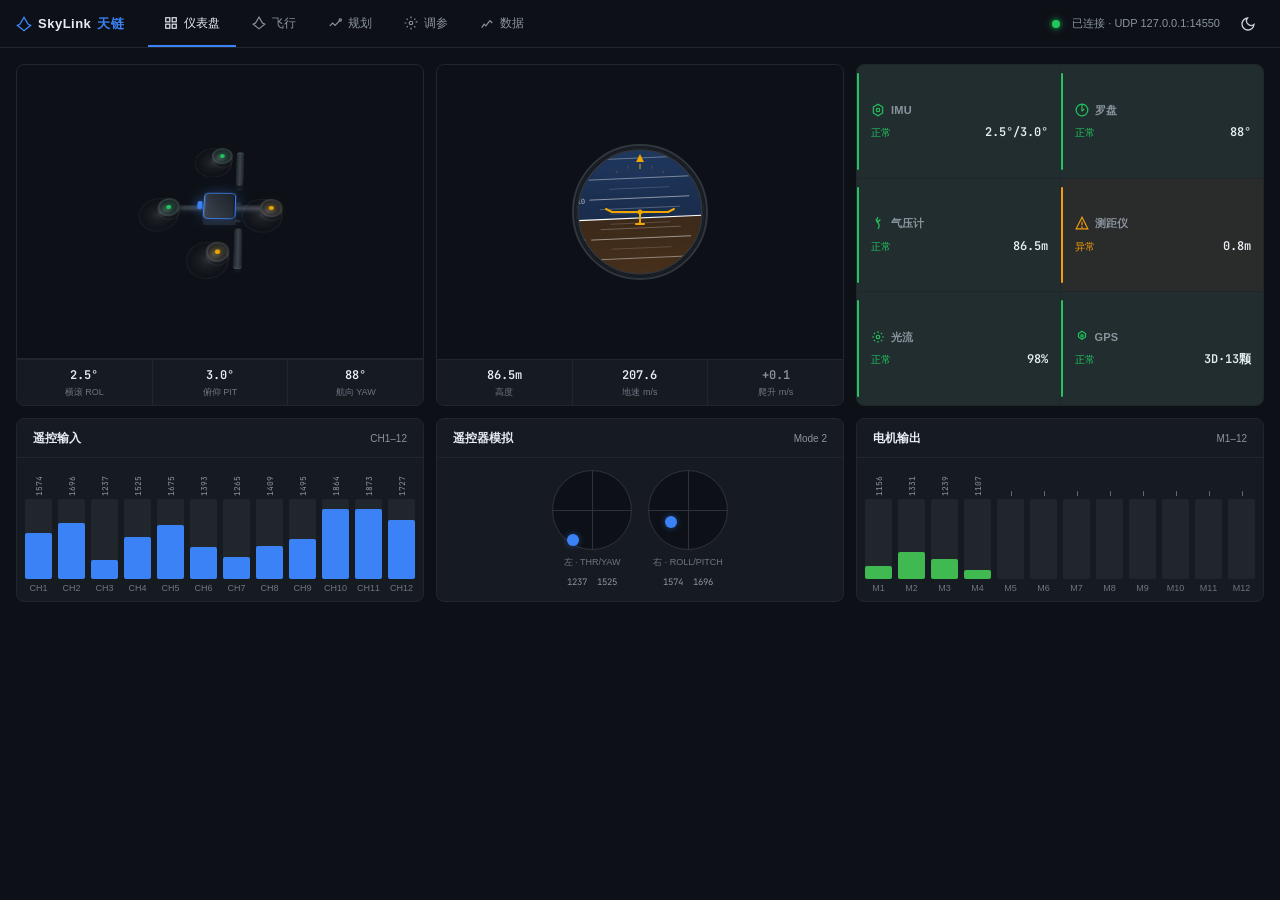
==== commit 02ad63be: "Fluent 2视觉改造：SkyLink天链品牌、深浅主题切换、蓝色主色调、地图主题联动" ====
--- a/交互界面原型.html
+++ b/交互界面原型.html
@@ -2,46 +2,63 @@
 <html lang="zh-CN"><head>
 <meta charset="UTF-8">
 <meta name="viewport" content="width=device-width, initial-scale=1.0">
-<title>NUAA Ground Control Station</title>
+<title>SkyLink 天链 · 无人机地面控制站</title>
 <link href="https://fonts.googleapis.com/css2?family=JetBrains+Mono:wght@400;600;700&amp;display=swap" rel="stylesheet">
 <!-- AMap JS API loaded at bottom -->
 <style>
-/* ===== CGC Design Tokens (exact match) ===== */
+/* ===== SkyLink Design Tokens — Fluent 2 inspired ===== */
 :root{
-  --primary:#f0a500; --accent-blue:#4b8bf5; --accent-light-blue:#7aabff;
+  --primary:#3b82f6; --accent-blue:#4b8bf5; --accent-light-blue:#7aabff; --accent-gold:#f0a500;
   --success:#22c55e; --warning:#f59e0b; --danger:#ef4444; --info:#8b949e;
   --highlight-warning:#e3b341; --blue-highlight:#3b82f6;
-  --text-primary:#e6edf3; --text-secondary:#c9d1d9; --text-muted:#484f58; --text-link:#f0a500;
-  --border-default:#21262d; --border-hover:#30363d; --border-highlight:#f0a500;
+  --text-primary:#e6edf3; --text-secondary:#c9d1d9; --text-muted:#6e7681; --text-link:#58a6ff;
+  --border-default:#21262d; --border-hover:#30363d; --border-highlight:#3b82f6;
   --bg-base:#0d1117; --bg-panel:#161b22; --bg-hover:#1c2128; --bg-bar:#21262d;
-  --shadow-map:0 4px 16px #00000073; --shadow-joydot:0 0 6px #f0a50073; --shadow-drone:0 0 4px #3b82f6cc;
+  --shadow-map:0 4px 16px #00000073; --shadow-joydot:0 0 6px #3b82f673; --shadow-drone:0 0 4px #3b82f6cc;
   --font-mono:'JetBrains Mono',monospace;
+  --radius-sm:6px; --radius-md:8px; --radius-lg:12px;
+  --nav-h:48px;
+}
+[data-theme="light"]{
+  --primary:#0f6cbd; --accent-blue:#0f6cbd; --accent-light-blue:#4a9ee1; --accent-gold:#c47f00;
+  --success:#107c10; --warning:#9a6700; --danger:#c42b1c; --info:#605e5c;
+  --highlight-warning:#c47f00; --blue-highlight:#0f6cbd;
+  --text-primary:#1a1a1a; --text-secondary:#424242; --text-muted:#8c8c8c; --text-link:#0f6cbd;
+  --border-default:#e5e5e5; --border-hover:#d1d1d1; --border-highlight:#0f6cbd;
+  --bg-base:#f3f3f3; --bg-panel:#ffffff; --bg-hover:#f0f0f0; --bg-bar:#fafafa;
+  --shadow-map:0 2px 8px #0000001a; --shadow-joydot:0 0 6px #0f6cbd55; --shadow-drone:0 0 4px #0f6cbd88;
 }
 *{margin:0;padding:0;box-sizing:border-box}
 html,body{height:100%;overflow:hidden}
 body{background:var(--bg-base);color:var(--text-primary);font-family:-apple-system,'Segoe UI','Microsoft YaHei',sans-serif;font-size:11px;line-height:1.5}
 .mono{font-family:var(--font-mono);font-variant-numeric:tabular-nums}
 button{font-family:inherit;cursor:pointer;border:none;background:none;color:inherit}
-input,select{font-family:inherit;font-size:11px;color:var(--text-primary);background:var(--bg-base);border:1px solid var(--border-default);border-radius:4px;padding:4px 8px;outline:none}
-input:focus,select:focus{border-color:var(--primary)}
+input,select{font-family:inherit;font-size:11px;color:var(--text-primary);background:var(--bg-base);border:1px solid var(--border-default);border-radius:4px;padding:4px 8px;outline:none;transition:border-color .15s}
+input:focus,select:focus{border-color:var(--primary);box-shadow:0 0 0 1px var(--primary)}
+[data-theme="light"] input,[data-theme="light"] select{background:var(--bg-panel)}
+input:disabled,[data-theme="light"] input:disabled{background:var(--bg-hover);color:var(--text-muted)}
 ::-webkit-scrollbar{width:6px;height:6px}
 ::-webkit-scrollbar-track{background:transparent}
 ::-webkit-scrollbar-thumb{background:var(--border-hover);border-radius:3px}
 
 /* ===== Top Nav ===== */
 .topnav{height:48px;background:var(--bg-base);border-bottom:1px solid var(--border-default);display:flex;align-items:center;padding:0 16px;gap:24px;flex-shrink:0;z-index:100}
-.nav-brand{font-size:13px;font-weight:700;color:var(--text-primary);letter-spacing:.5px}
+.nav-brand{font-size:13px;font-weight:700;color:var(--text-primary);letter-spacing:.5px;white-space:nowrap;display:flex;align-items:center;gap:6px;flex-shrink:0}
 .nav-tabs{display:flex;gap:0;height:100%;align-items:stretch}
-.nav-tab{display:flex;align-items:center;padding:0 16px;font-size:12px;color:var(--info);border-bottom:2px solid transparent;transition:color .15s,border-color .15s;cursor:pointer;gap:6px}
+.nav-tab{display:flex;align-items:center;padding:0 16px;font-size:12px;color:var(--info);border-bottom:2px solid transparent;transition:color .15s,border-color .15s;cursor:pointer;gap:6px;white-space:nowrap}
 .nav-tab:hover{color:var(--text-primary)}
 .nav-tab.active{color:var(--text-primary);border-bottom-color:var(--primary)}
 .nav-tab svg{width:14px;height:14px;flex-shrink:0}
 
-/* AMap dark theme overrides */
-.amap-container{background:#0d1117!important}
+/* AMap theme overrides */
+.amap-container{background:var(--bg-base)!important}
 .amap-logo,.amap-copyright{display:none!important}
 .amap-ctrl-list-layer{display:none!important}
 .nav-right{margin-left:auto;display:flex;align-items:center;gap:12px;font-size:11px;color:var(--info)}
+.theme-toggle{display:flex;align-items:center;justify-content:center;width:32px;height:32px;border-radius:var(--radius-sm);color:var(--text-secondary);transition:all .15s}
+.theme-toggle:hover{background:var(--bg-hover);color:var(--text-primary)}
+.theme-toggle svg{transition:transform .3s}
+.theme-toggle:active svg{transform:rotate(180deg)}
 .conn-dot{width:8px;height:8px;border-radius:50%;background:var(--text-muted);transition:background .15s}
 .conn-dot.on{background:var(--success);box-shadow:0 0 6px var(--success)}
 .conn-dot.off{background:var(--danger)}
@@ -54,8 +71,8 @@
 .overview-page{display:flex;flex-direction:column;gap:12px;padding:16px;overflow-y:auto;height:100%}
 .ov-top-row{display:grid;grid-template-columns:repeat(3,minmax(0,1fr));gap:12px;width:100%;max-width:1440px;height:max(300px,min(38vh,380px));margin:0 auto}
 .ov-mid-row{display:grid;grid-template-columns:repeat(3,minmax(0,1fr));gap:12px;width:100%;max-width:1440px;max-height:240px;margin:0 auto}
-.ov-card{background:var(--bg-panel);border:1px solid var(--border-default);border-radius:10px;overflow:hidden;display:flex;flex-direction:column}
-.ov-card-head{border-bottom:1px solid var(--border-default);padding:8px 14px;display:flex;align-items:center;gap:8px}
+.ov-card{background:var(--bg-panel);border:1px solid var(--border-default);border-radius:var(--radius-md);overflow:hidden;display:flex;flex-direction:column}
+.ov-card-head{border-bottom:1px solid var(--border-default);padding:10px 16px;display:flex;align-items:center;gap:8px}
 .ov-card-title{font-size:12px;font-weight:600;color:var(--text-primary)}
 .ov-card-sub{margin-left:auto;font-size:10px;color:var(--info)}
 .ov-card-body{flex:1;padding:12px;overflow:hidden}
@@ -200,12 +217,12 @@
 .fly-body{flex:1;position:relative;overflow:hidden}
 #flyMap{width:100%;height:100%}
 .fly-banner{position:absolute;top:12px;left:50%;transform:translateX(-50%);z-index:10;border-radius:20px;padding:5px 16px;font-size:12px;display:flex;align-items:center;gap:8px;transition:opacity .3s}
-.info-banner{color:var(--info);background:#0d1117d1;border:1px solid var(--border-default)}
+.info-banner{color:var(--info);background:var(--bg-base);opacity:.85;border:1px solid var(--border-default)}
 .warn-banner{color:var(--warning);background:#f59e0b1f;border:1px solid #f59e0b59}
 .banner-link{color:var(--text-link);cursor:pointer;text-decoration:underline}
 .adi-overlay{position:absolute;bottom:12px;left:12px;z-index:10;width:164px;height:164px;border-radius:12px;overflow:hidden}
-.adi-show{position:absolute;bottom:12px;left:12px;z-index:10;background:#161b22e0;border:1px solid var(--border-default);border-radius:8px;padding:6px 10px;font-size:11px;color:var(--text-secondary);cursor:pointer}
-.hud-right{position:absolute;top:50%;right:12px;transform:translateY(-50%);z-index:10;background:#0d1117d1;backdrop-filter:blur(10px);border:1px solid var(--border-default);border-radius:8px;padding:10px 14px;min-width:88px}
+.adi-show{position:absolute;bottom:12px;left:12px;z-index:10;background:var(--bg-panel);opacity:.92;border:1px solid var(--border-default);border-radius:var(--radius-sm);padding:6px 10px;font-size:11px;color:var(--text-secondary);cursor:pointer;backdrop-filter:blur(8px)}
+.hud-right{position:absolute;top:50%;right:12px;transform:translateY(-50%);z-index:10;background:var(--bg-base);opacity:.92;backdrop-filter:blur(12px);border:1px solid var(--border-default);border-radius:var(--radius-md);padding:12px 16px;min-width:88px}
 .hud-row{display:flex;justify-content:space-between;align-items:baseline;gap:8px;padding:2px 0}
 .hud-label{color:var(--text-muted);font-size:9px}
 .hud-val{color:var(--text-primary);font-family:var(--font-mono);font-size:15px;font-weight:700}
@@ -213,7 +230,7 @@
 .hud-sep{height:1px;background:var(--border-default);margin:4px 0}
 .hud-mode{text-align:center;padding:2px 6px;border-radius:4px;font-size:10px;font-weight:700;background:var(--bg-bar);color:var(--info)}
 .hud-mode.armed{color:var(--success);background:#22c55e26}
-.alerts-panel{position:absolute;bottom:0;left:50%;transform:translateX(-50%);z-index:10;backdrop-filter:blur(10px);background:#161b22eb;border:1px solid var(--border-default);border-bottom:none;border-radius:8px 8px 0 0;min-width:320px;max-width:520px}
+.alerts-panel{position:absolute;bottom:0;left:50%;transform:translateX(-50%);z-index:10;backdrop-filter:blur(12px);background:var(--bg-panel);opacity:.95;border:1px solid var(--border-default);border-bottom:none;border-radius:var(--radius-md) var(--radius-md) 0 0;min-width:320px;max-width:520px}
 .alerts-header{padding:5px 12px;font-size:11px;display:flex;align-items:center;gap:8px;cursor:pointer}
 .alerts-header .alert-count{background:var(--bg-bar);border-radius:10px;padding:0 6px;font-size:10px}
 .alerts-header .alert-count.warn{color:var(--warning);background:#f59e0b33}
@@ -229,9 +246,9 @@
 .bh-val{color:var(--text-primary);font-family:var(--font-mono);font-size:13px;font-weight:700}
 .bh-sep{width:1px;height:22px;background:var(--border-hover)}
 .cmd-bar{background:var(--bg-panel);border-top:1px solid var(--border-default);height:64px;padding:0 20px;display:flex;align-items:center;justify-content:center;gap:12px}
-.cmd-btn{min-width:90px;padding:8px 16px;border-radius:6px;font-size:13px;font-weight:600;transition:all .15s;border:1px solid var(--border-default);background:var(--bg-panel);color:var(--text-secondary)}
-.cmd-btn:hover{background:var(--bg-hover);color:var(--text-primary)}
-.cmd-btn.primary{background:var(--primary);color:#0d1117;border-color:var(--primary)}
+.cmd-btn{min-width:90px;padding:8px 16px;border-radius:var(--radius-sm);font-size:13px;font-weight:600;transition:all .15s;border:1px solid var(--border-default);background:var(--bg-panel);color:var(--text-secondary)}
+.cmd-btn:hover{background:var(--bg-hover);color:var(--text-primary);border-color:var(--border-hover)}
+.cmd-btn.primary{background:var(--primary);color:#fff;border-color:var(--primary)}
 .cmd-btn.primary:hover{filter:brightness(1.1)}
 .cmd-btn.warn{background:var(--warning);color:#0d1117;border-color:var(--warning)}
 .cmd-btn.success{background:var(--success);color:#0d1117;border-color:var(--success)}
@@ -241,18 +258,18 @@
 .plan-page{display:flex;height:100%}
 .plan-body{flex:1;position:relative;overflow:hidden}
 #planMap{width:100%;height:100%}
-.map-toolbar{position:absolute;top:12px;right:12px;z-index:5;backdrop-filter:blur(10px);background:#161b22eb;border:1px solid var(--border-hover);border-radius:8px;padding:6px 10px;display:flex;gap:4px;align-items:center;box-shadow:var(--shadow-map)}
+.map-toolbar{position:absolute;top:12px;right:12px;z-index:5;backdrop-filter:blur(10px);background:var(--bg-panel);opacity:.95;border:1px solid var(--border-hover);border-radius:var(--radius-md);padding:6px 10px;display:flex;gap:4px;align-items:center;box-shadow:var(--shadow-map)}
 .map-toolbar button{color:var(--text-secondary);background:none;border:none;width:28px;height:28px;border-radius:4px;font-size:13px;display:flex;align-items:center;justify-content:center;transition:background .15s,color .15s;cursor:pointer}
-.map-toolbar button:hover{color:#fff;background:#ffffff1a}
+.map-toolbar button:hover{color:var(--text-primary);background:var(--bg-hover)}
 .map-toolbar button.active{color:var(--primary)}
 .tb-divider{width:1px;height:20px;background:var(--border-hover);margin:0 4px}
-.map-hint{position:absolute;bottom:8px;left:50%;transform:translateX(-50%);color:var(--text-muted);background:#0d111799;border-radius:20px;padding:3px 10px;font-size:10px;z-index:5}
-.map-hud{position:absolute;bottom:36px;left:50%;transform:translateX(-50%);z-index:5;backdrop-filter:blur(4px);background:#0d1117d1;border:1px solid #ffffff14;border-radius:24px;padding:5px 16px;display:flex;gap:16px}
+.map-hint{position:absolute;bottom:8px;left:50%;transform:translateX(-50%);color:var(--text-muted);background:var(--bg-base);opacity:.8;border-radius:20px;padding:3px 10px;font-size:10px;z-index:5}
+.map-hud{position:absolute;bottom:36px;left:50%;transform:translateX(-50%);z-index:5;backdrop-filter:blur(4px);background:var(--bg-base);opacity:.92;border:1px solid var(--border-default);border-radius:24px;padding:5px 16px;display:flex;gap:16px}
 .map-hud-item{display:flex;align-items:center;gap:4px}
 .map-hud-label{color:var(--info);font-size:10px}
 .map-hud-val{color:var(--text-primary);font-family:var(--font-mono);font-size:13px;font-weight:600}
 .map-hud-unit{color:var(--info);font-size:10px}
-.map-hud-sep{width:1px;height:16px;background:#ffffff1f}
+.map-hud-sep{width:1px;height:16px;background:var(--border-hover)}
 
 /* Mission panel (right side) */
 .mission-panel{background:var(--bg-panel);border-left:1px solid var(--border-default);width:280px;display:flex;flex-direction:column;transition:width .2s;flex-shrink:0}
@@ -266,7 +283,7 @@
 .wp-item{padding:8px 12px;transition:background .15s;cursor:pointer;border-left:3px solid transparent;display:flex;align-items:center;gap:8px}
 .wp-item:hover{background:var(--bg-hover)}
 .wp-item.active{background:var(--bg-hover);border-left-color:var(--primary)}
-.wp-seq{color:#0d1117;background:var(--primary);border-radius:50%;width:20px;height:20px;display:flex;align-items:center;justify-content:center;font-size:11px;font-weight:700;flex-shrink:0}
+.wp-seq{color:#fff;background:var(--primary);border-radius:50%;width:20px;height:20px;display:flex;align-items:center;justify-content:center;font-size:11px;font-weight:700;flex-shrink:0}
 .wp-coords{flex:1;font-family:var(--font-mono);font-size:11px;color:var(--info)}
 .wp-del{color:var(--danger);cursor:pointer;font-size:11px;padding:0 2px;opacity:.4;transition:opacity .15s}
 .wp-del:hover{opacity:1}
@@ -282,7 +299,7 @@
 .btn-row{display:flex;gap:6px}
 .action-btn{padding:5px 10px;border-radius:4px;font-size:11px;border:1px solid var(--border-default);background:var(--bg-panel);color:var(--text-secondary);transition:all .15s;cursor:pointer;flex:1;text-align:center}
 .action-btn:hover{background:var(--bg-hover);color:var(--text-primary)}
-.action-btn.primary{background:var(--primary);color:#0d1117;border-color:var(--primary)}
+.action-btn.primary{background:var(--primary);color:#fff;border-color:var(--primary)}
 .action-btn:disabled{opacity:.4;cursor:not-allowed}
 .fly-hint{color:var(--success);background:#22c55e14;border:1px solid #22c55e40;border-radius:6px;padding:6px 10px;font-size:11px}
 .fly-hint-link{color:var(--success);cursor:pointer;text-decoration:underline}
@@ -307,7 +324,7 @@
 .frame-grid{display:grid;grid-template-columns:repeat(auto-fill,minmax(140px,1fr));gap:10px}
 .frame-card{background:var(--bg-panel);border:1px solid var(--border-default);border-radius:10px;padding:12px;cursor:pointer;transition:all .15s;display:flex;flex-direction:column;align-items:center;gap:6px}
 .frame-card:hover{background:var(--bg-hover);border-color:var(--border-hover)}
-.frame-card.selected{background:#f0a5000f;border-color:var(--primary)}
+.frame-card.selected{background:var(--bg-hover);border-color:var(--primary)}
 .frame-card svg{width:60px;height:60px}
 .frame-name{font-size:13px;font-weight:600;color:var(--text-primary)}
 .frame-desc{font-size:10px;color:var(--info);text-align:center;line-height:1.4}
@@ -334,7 +351,7 @@
 .pid-table th{text-align:left;padding:6px 8px;font-size:11px;font-weight:600;color:var(--info);border-bottom:1px solid var(--border-default)}
 .pid-table td{padding:6px 8px;border-bottom:1px solid var(--border-default);font-size:11px}
 .pid-table tr:hover td{background:var(--bg-panel)}
-.pid-modified{background:#f0a5000d}
+.pid-modified{background:#3b82f60d}
 
 /* Calibration cards */
 .cal-card{background:var(--bg-panel);border:1px solid var(--border-default);border-radius:12px;max-width:480px;padding:32px 24px;text-align:center}
@@ -344,7 +361,7 @@
 .cal-steps{display:flex;flex-direction:column;gap:8px;margin-bottom:20px}
 .cal-step{padding:10px;border-radius:6px;font-size:12px;display:flex;align-items:center;gap:8px}
 .cal-step.done{background:#22c55e0a;color:var(--success)}
-.cal-step.current{background:#f0a5000f;color:var(--primary);border:1px solid var(--primary)}
+.cal-step.current{background:#3b82f60f;color:var(--primary);border:1px solid var(--primary)}
 .cal-step.pending{background:var(--bg-panel);color:var(--text-muted)}
 
 /* GPS/Baro/OptFlow/Rangefinder status cards */
@@ -356,7 +373,7 @@
 /* OTA */
 .ota-warn{color:var(--highlight-warning);background:#e3b34114;border:1px solid #e3b3414d;border-radius:8px;padding:10px 14px;font-size:12px;line-height:1.6;margin-bottom:16px}
 .ota-drop{border:2px dashed var(--border-hover);border-radius:12px;padding:32px 20px;text-align:center;cursor:pointer;transition:all .15s}
-.ota-drop:hover{background:#f0a50008;border-color:var(--primary)}
+.ota-drop:hover{background:#3b82f608;border-color:var(--primary)}
 
 /* Param table */
 .param-search{display:flex;align-items:center;gap:8px;margin-bottom:12px}
@@ -365,7 +382,7 @@
 .param-table th{text-align:left;padding:5px 4px;font-size:11px;font-weight:600;color:var(--info);border-bottom:1px solid var(--border-default);position:sticky;top:0;background:var(--bg-base)}
 .param-table td{padding:5px 4px;border-bottom:1px solid var(--border-default);font-size:11px}
 .param-table tr:hover td{background:var(--bg-panel)}
-.param-table tr.modified td{background:#f0a5000d}
+.param-table tr.modified td{background:#3b82f60d}
 
 /* Port table */
 .port-table{width:100%;border-collapse:collapse}
@@ -386,14 +403,14 @@
 .wave-toolbar{background:var(--bg-panel);border-bottom:1px solid var(--border-default);padding:8px 12px;display:flex;align-items:center;gap:8px;flex-shrink:0}
 .wave-toolbar .stat-info{color:var(--info);margin-left:auto;font-size:11px}
 .wave-tr-btn{padding:3px 8px;font-size:11px;border-radius:4px;border:1px solid var(--border-default);background:var(--bg-panel);color:var(--info);cursor:pointer}
-.wave-tr-btn.active{background:var(--primary);color:#0d1117;border-color:var(--primary)}
+.wave-tr-btn.active{background:var(--primary);color:#fff;border-color:var(--primary)}
 .wave-body{flex:1;display:flex;overflow:hidden}
 .wave-chart{flex:1;background:var(--bg-base);position:relative}
 #waveCanvas{width:100%;height:100%;display:block}
 .wave-sidebar{background:var(--bg-panel);border-left:1px solid var(--border-default);width:160px;overflow-y:auto;padding-bottom:8px;flex-shrink:0}
 .wave-sidebar-group{color:var(--text-muted);text-transform:uppercase;letter-spacing:.5px;padding:4px 12px 2px;font-size:10px;font-weight:600}
 .wave-channel{border-radius:4px;margin:1px 4px;padding:3px 12px;transition:background .15s;cursor:pointer;display:flex;align-items:center;gap:6px;font-size:11px}
-.wave-channel:hover{background:#ffffff0a}
+.wave-channel:hover{background:var(--bg-hover)}
 .wave-channel.enabled .ch-dot{opacity:1}
 .ch-dot{width:8px;height:8px;border-radius:50%;flex-shrink:0;opacity:.3;transition:opacity .2s}
 .ch-name{color:var(--text-secondary)}
@@ -429,7 +446,7 @@
 .flight-list-body{flex:1;padding:6px;overflow-y:auto}
 .flight-item{border:1px solid transparent;border-radius:8px;margin-bottom:4px;padding:10px;transition:all .12s;cursor:pointer}
 .flight-item:hover{background:var(--bg-hover)}
-.flight-item.active{background:#f0a50014;border-color:#f0a50050}
+.flight-item.active{background:var(--bg-hover);border-color:var(--primary)}
 .flight-item-id{color:var(--primary);font-family:var(--font-mono);font-size:11px;font-weight:700}
 .flight-item-type{color:var(--text-secondary);flex:1;font-size:11px}
 .flight-item-time{color:var(--info);margin-bottom:4px;font-size:11px}
@@ -453,13 +470,13 @@
 /* Drone marker */
 .amap-drone-marker{width:40px;height:40px;cursor:pointer;position:relative}
 .amap-drone-marker svg{filter:drop-shadow(0 0 4px #3b82f6cc)}
-.amap-drone-marker .drone-alt-tag{position:absolute;top:-14px;left:50%;transform:translateX(-50%);background:#161b22cc;color:#f0a500;font-size:9px;font-family:var(--font-mono);padding:1px 4px;border-radius:3px;border:1px solid #f0a50044;white-space:nowrap}
+.amap-drone-marker .drone-alt-tag{position:absolute;top:-14px;left:50%;transform:translateX(-50%);background:var(--bg-panel);opacity:.92;color:var(--primary);font-size:9px;font-family:var(--font-mono);padding:1px 4px;border-radius:3px;border:1px solid var(--border-default);white-space:nowrap}
 
 /* Map controls */
 .map-ctrl-bar{position:absolute;top:10px;left:112px;z-index:10;display:flex;gap:6px}
-.map-ctrl-btn{background:#0d1117f2;border:1.5px solid #30363d;color:#e6edf3;padding:4px 10px;border-radius:4px;font-size:11px;font-weight:700;letter-spacing:.02em;cursor:pointer;backdrop-filter:blur(6px);box-shadow:0 1px 5px #00000073;transition:all .15s}
-.map-ctrl-btn:hover{background:#1c2128f2;color:#fff;border-color:#6e7681}
-.map-ctrl-btn.active{background:#f0a500;border-color:#ffdf7e;color:#0d1117;box-shadow:0 0 8px #f0a50088}
+.map-ctrl-btn{background:var(--bg-base);opacity:.92;border:1.5px solid var(--border-hover);color:var(--text-primary);padding:4px 10px;border-radius:var(--radius-sm);font-size:11px;font-weight:700;letter-spacing:.02em;cursor:pointer;backdrop-filter:blur(6px);box-shadow:var(--shadow-map);transition:all .15s}
+.map-ctrl-btn:hover{background:var(--bg-hover);color:var(--text-primary);border-color:var(--primary)}
+.map-ctrl-btn.active{background:var(--primary);border-color:var(--accent-light-blue);color:#fff;box-shadow:0 0 8px var(--shadow-joydot)}
 
 /* Waypoint marker on map */
 .wp-marker{width:24px;height:24px;cursor:pointer}
@@ -484,7 +501,7 @@
 
 <!-- ===== Top Nav ===== -->
 <nav class="topnav">
-  <div class="nav-brand">NUAA GCS</div>
+  <div class="nav-brand"><svg viewBox="0 0 24 24" fill="none" stroke="currentColor" stroke-width="2" width="16" height="16" style="color:var(--primary)"><path d="M12 2 L18 12 L22 14 L12 22 L2 14 L6 12 Z"/></svg> SkyLink <span style="color:var(--primary)">天链</span></div>
   <div class="nav-tabs">
     <div class="nav-tab active" data-page="overview" onclick="switchPage('overview')"><svg viewBox="0 0 24 24" fill="none" stroke="currentColor" stroke-width="2"><rect x="3" y="3" width="7" height="7"></rect><rect x="14" y="3" width="7" height="7"></rect><rect x="3" y="14" width="7" height="7"></rect><rect x="14" y="14" width="7" height="7"></rect></svg>仪表盘</div>
     <div class="nav-tab" data-page="fly" onclick="switchPage('fly')"><svg viewBox="0 0 24 24" fill="none" stroke="currentColor" stroke-width="2"><path d="M12 2 L18 12 L22 14 L12 22 L2 14 L6 12 Z"></path></svg>飞行</div>
@@ -495,6 +512,7 @@
   <div class="nav-right">
     <span class="conn-dot on" id="connDot"></span>
     <span id="connText">已连接 · UDP 127.0.0.1:14550</span>
+    <button class="theme-toggle" id="themeToggle" onclick="toggleTheme()" title="切换深色/浅色主题"><svg viewBox="0 0 24 24" fill="none" stroke="currentColor" stroke-width="2" width="16" height="16"><path d="M21 12.79A9 9 0 1 1 11.21 3 7 7 0 0 0 21 12.79z"></path></svg></button>
   </div>
 </nav>
 
@@ -682,7 +700,7 @@
 <div class="page" id="page-fly">
   <div class="fly-page">
     <div class="fly-body">
-      <div id="flyMap" style="position:relative;flex:1;min-height:0;overflow:hidden;background:#0d1117"></div>
+      <div id="flyMap" style="position:relative;flex:1;min-height:0;overflow:hidden;background:var(--bg-base)"></div>
       <div class="fly-banner info-banner hidden" id="flyBanner"></div>
       <div class="adi-overlay" id="adiOverlay">
         <svg width="164" height="164" viewBox="0 0 164 164">
@@ -804,7 +822,7 @@
 <div class="page" id="page-plan">
   <div class="plan-page">
     <div class="plan-body">
-      <div id="planMap" style="flex:1;min-height:0;overflow:hidden;background:#0d1117"></div>
+      <div id="planMap" style="flex:1;min-height:0;overflow:hidden;background:var(--bg-base)"></div>
       <div class="map-toolbar">
         <button onclick="fitWaypoints()" title="适配视图"><svg viewBox="0 0 24 24" fill="none" stroke="currentColor" stroke-width="2" width="14" height="14"><path d="M4 9 V4 H9"></path><path d="M15 4 H20 V9"></path><path d="M20 15 V20 H15"></path><path d="M9 20 H4 V15"></path></svg></button>
         <div class="tb-divider"></div>
@@ -948,7 +966,7 @@
         </div>
         <div class="wave-body">
           <div class="wave-chart"><canvas id="waveCanvas" width="0" height="0"></canvas></div>
-          <div class="wave-sidebar" id="waveSidebar"><div class="wave-sidebar-group">姿态</div><div class="wave-channel enabled" onclick="toggleChannel('roll')"><span class="ch-dot" style="background:#f0a500"></span><span class="ch-name">横滚 Roll</span><span class="ch-unit">°</span></div><div class="wave-channel enabled" onclick="toggleChannel('pitch')"><span class="ch-dot" style="background:#22c55e"></span><span class="ch-name">俯仰 Pitch</span><span class="ch-unit">°</span></div><div class="wave-channel" onclick="toggleChannel('yaw')"><span class="ch-dot" style="background:#60a5fa"></span><span class="ch-name">偏航 Yaw</span><span class="ch-unit">°</span></div><div class="wave-sidebar-group">飞行</div><div class="wave-channel enabled" onclick="toggleChannel('alt')"><span class="ch-dot" style="background:#a78bfa"></span><span class="ch-name">相对高度</span><span class="ch-unit">m</span></div><div class="wave-channel" onclick="toggleChannel('climb')"><span class="ch-dot" style="background:#34d399"></span><span class="ch-name">爬升率</span><span class="ch-unit">m/s</span></div><div class="wave-channel" onclick="toggleChannel('gspd')"><span class="ch-dot" style="background:#fb923c"></span><span class="ch-name">地速</span><span class="ch-unit">m/s</span></div><div class="wave-channel" onclick="toggleChannel('hdg')"><span class="ch-dot" style="background:#e879f9"></span><span class="ch-name">航向</span><span class="ch-unit">°</span></div><div class="wave-sidebar-group">电池</div><div class="wave-channel enabled" onclick="toggleChannel('volt')"><span class="ch-dot" style="background:#fbbf24"></span><span class="ch-name">电压</span><span class="ch-unit">V</span></div><div class="wave-channel" onclick="toggleChannel('curr')"><span class="ch-dot" style="background:#f87171"></span><span class="ch-name">电流</span><span class="ch-unit">A</span></div><div class="wave-channel" onclick="toggleChannel('batt')"><span class="ch-dot" style="background:#4ade80"></span><span class="ch-name">电量</span><span class="ch-unit">%</span></div><div class="wave-sidebar-group">GPS</div><div class="wave-channel" onclick="toggleChannel('sats')"><span class="ch-dot" style="background:#38bdf8"></span><span class="ch-name">卫星数</span><span class="ch-unit">颗</span></div><div class="wave-channel" onclick="toggleChannel('hdop')"><span class="ch-dot" style="background:#94a3b8"></span><span class="ch-name">HDOP</span><span class="ch-unit"></span></div></div>
+          <div class="wave-sidebar" id="waveSidebar"><div class="wave-sidebar-group">姿态</div><div class="wave-channel enabled" onclick="toggleChannel('roll')"><span class="ch-dot" style="background:#3b82f6"></span><span class="ch-name">横滚 Roll</span><span class="ch-unit">°</span></div><div class="wave-channel enabled" onclick="toggleChannel('pitch')"><span class="ch-dot" style="background:#22c55e"></span><span class="ch-name">俯仰 Pitch</span><span class="ch-unit">°</span></div><div class="wave-channel" onclick="toggleChannel('yaw')"><span class="ch-dot" style="background:#60a5fa"></span><span class="ch-name">偏航 Yaw</span><span class="ch-unit">°</span></div><div class="wave-sidebar-group">飞行</div><div class="wave-channel enabled" onclick="toggleChannel('alt')"><span class="ch-dot" style="background:#a78bfa"></span><span class="ch-name">相对高度</span><span class="ch-unit">m</span></div><div class="wave-channel" onclick="toggleChannel('climb')"><span class="ch-dot" style="background:#34d399"></span><span class="ch-name">爬升率</span><span class="ch-unit">m/s</span></div><div class="wave-channel" onclick="toggleChannel('gspd')"><span class="ch-dot" style="background:#fb923c"></span><span class="ch-name">地速</span><span class="ch-unit">m/s</span></div><div class="wave-channel" onclick="toggleChannel('hdg')"><span class="ch-dot" style="background:#e879f9"></span><span class="ch-name">航向</span><span class="ch-unit">°</span></div><div class="wave-sidebar-group">电池</div><div class="wave-channel enabled" onclick="toggleChannel('volt')"><span class="ch-dot" style="background:#fbbf24"></span><span class="ch-name">电压</span><span class="ch-unit">V</span></div><div class="wave-channel" onclick="toggleChannel('curr')"><span class="ch-dot" style="background:#f87171"></span><span class="ch-name">电流</span><span class="ch-unit">A</span></div><div class="wave-channel" onclick="toggleChannel('batt')"><span class="ch-dot" style="background:#4ade80"></span><span class="ch-name">电量</span><span class="ch-unit">%</span></div><div class="wave-sidebar-group">GPS</div><div class="wave-channel" onclick="toggleChannel('sats')"><span class="ch-dot" style="background:#38bdf8"></span><span class="ch-name">卫星数</span><span class="ch-unit">颗</span></div><div class="wave-channel" onclick="toggleChannel('hdop')"><span class="ch-dot" style="background:#94a3b8"></span><span class="ch-name">HDOP</span><span class="ch-unit"></span></div></div>
         </div>
       </div>
     </div>
@@ -993,7 +1011,7 @@
             <div class="flight-detail-title" id="flightDetailTitle">选择一条飞行记录</div>
             <div class="flight-detail-meta" id="flightDetailMeta"></div>
           </div>
-          <div id="flightMap" style="flex:1;width:100%;overflow:hidden;background:#0d1117"></div>
+          <div id="flightMap" style="flex:1;width:100%;overflow:hidden;background:var(--bg-base)"></div>
           <div class="flight-detail-stats" id="flightStats" style="display:none">
             <div class="flight-stat-item"><div class="flight-stat-val mono" id="fsPoints">—</div><div class="flight-stat-label">数据点</div></div>
             <div class="flight-stat-item"><div class="flight-stat-val mono" id="fsAlt">—</div><div class="flight-stat-label">最高高度</div></div>
@@ -1050,6 +1068,38 @@
     if(droneDragging){droneDragging=false;scene.style.cursor='grab';}
   });
 })();
+
+/* ===== Theme Switching ===== */
+var currentTheme='dark';
+try{
+  var savedTheme=localStorage.getItem('skylink-theme');
+  if(savedTheme==='light'||savedTheme==='dark')currentTheme=savedTheme;
+}catch(e){}
+document.documentElement.setAttribute('data-theme',currentTheme);
+window.addEventListener('load',function(){document.documentElement.setAttribute('data-theme',currentTheme);applyThemeIcon();});
+function applyThemeIcon(){
+  var btn=document.getElementById('themeToggle');
+  if(btn){
+    btn.innerHTML=currentTheme==='dark'
+      ?'<svg viewBox="0 0 24 24" fill="none" stroke="currentColor" stroke-width="2" width="16" height="16"><path d="M21 12.79A9 9 0 1 1 11.21 3 7 7 0 0 0 21 12.79z"></path></svg>'
+      :'<svg viewBox="0 0 24 24" fill="none" stroke="currentColor" stroke-width="2" width="16" height="16"><circle cx="12" cy="12" r="5"></circle><path d="M12 1v3M12 20v3M1 12h3M20 12h3M4.5 4.5l2 2M17.5 17.5l2 2M4.5 19.5l2-2M17.5 6.5l2-2"></path></svg>';
+  }
+}
+applyThemeIcon();
+function toggleTheme(){
+  currentTheme=currentTheme==='dark'?'light':'dark';
+  document.documentElement.setAttribute('data-theme',currentTheme);
+  try{localStorage.setItem('skylink-theme',currentTheme)}catch(e){}
+  applyThemeIcon();
+  updateMapTheme();
+  toast('已切换到'+(currentTheme==='dark'?'深色':'浅色')+'主题');
+}
+function updateMapTheme(){
+  var style=currentTheme==='dark'?'amap://styles/dark':'amap://styles/normal';
+  if(flyMap)flyMap.setMapStyle(style);
+  if(planMap&&!mapSat)planMap.setMapStyle(style);
+  if(flightMap)flightMap.setMapStyle(style);
+}
 
 /* ===== Page Switching ===== */
 function switchPage(name){
@@ -1211,7 +1261,8 @@
     flyMap=new AMap.Map('flyMap',{
       zoom:16,center:[state.lon,state.lat],
       viewMode:'3D',pitch:55,rotation:0,
-      resizeEnable:true
+      resizeEnable:true,
+      mapStyle:currentTheme==='dark'?'amap://styles/dark':'amap://styles/normal'
     });
     flyMap.on('complete',function(){var l=document.getElementById('flyMapLoading');if(l)l.remove();});
     setTimeout(function(){var l=document.getElementById('flyMapLoading');if(l)l.remove();},5000);
@@ -1226,12 +1277,12 @@
     droneMarkerFly.setMap(flyMap);
     flyInfoWindow=new AMap.InfoWindow({content:'',offset:new AMap.Pixel(0,-35),closeWhenClickMap:true});
     droneMarkerFly.on('click',function(){
-      var c='<div style="min-width:120px"><div style="font-weight:600;margin-bottom:4px;color:#f0a500">无人机状态</div><div>高度: '+state.relAltM.toFixed(1)+'m</div><div>速度: '+state.speedMs.toFixed(1)+'m/s</div><div>航向: '+state.heading.toFixed(0)+'°</div><div>经纬: '+state.lat.toFixed(5)+', '+state.lon.toFixed(5)+'</div></div>';
+      var c='<div style="min-width:120px"><div style="font-weight:600;margin-bottom:4px;color:var(--primary)">无人机状态</div><div>高度: '+state.relAltM.toFixed(1)+'m</div><div>速度: '+state.speedMs.toFixed(1)+'m/s</div><div>航向: '+state.heading.toFixed(0)+'°</div><div>经纬: '+state.lat.toFixed(5)+', '+state.lon.toFixed(5)+'</div></div>';
       flyInfoWindow.setContent(c);
       flyInfoWindow.open(flyMap,droneMarkerFly.getPosition());
     });
     flyPath=[[state.lon,state.lat]];
-    flyPolyline=new AMap.Polyline({path:flyPath,strokeColor:'#f0a500',strokeWeight:2.5,strokeOpacity:0.85});
+    flyPolyline=new AMap.Polyline({path:flyPath,strokeColor:'#3b82f6',strokeWeight:2.5,strokeOpacity:0.85});
     flyPolyline.setMap(flyMap);
     // Home marker
     var homeEl=document.createElement('div');
@@ -1339,7 +1390,8 @@
     planMap=new AMap.Map('planMap',{
       zoom:14,center:[118.793,32.0612],
       viewMode:'3D',pitch:55,rotation:0,
-      showIndoorMap:false
+      showIndoorMap:false,
+      mapStyle:currentTheme==='dark'?'amap://styles/dark':'amap://styles/normal'
     });
     planMap.on('complete',function(){var l=document.getElementById('planMapLoading');if(l)l.remove();});
     setTimeout(function(){var l=document.getElementById('planMapLoading');if(l)l.remove();},5000);
@@ -1362,7 +1414,7 @@
     planMap.setMapStyle('amap://styles/normal');
   }else{
     if(satLayer)satLayer.setMap(null);
-    planMap.setMapStyle('amap://styles/dark');
+    planMap.setMapStyle(currentTheme==='dark'?'amap://styles/dark':'amap://styles/normal');
   }
   var btn=document.getElementById('mapStyleBtn');
   if(btn) btn.innerHTML=mapSat?'<svg viewBox="0 0 24 24" fill="none" stroke="currentColor" stroke-width="2" width="14" height="14"><path d="M9 2 L3 14 L9 14 L6 22 L21 7 L15 7 L18 2 Z"/>':'<svg viewBox="0 0 24 24" fill="none" stroke="currentColor" stroke-width="2" width="14" height="14"><circle cx="12" cy="12" r="10"/><path d="M2 12h20"/><path d="M12 2a15 15 0 0 1 0 20"/></svg>';
@@ -1421,13 +1473,13 @@
   if(planLine){planLine.setMap(null);planLine=null}
   if(waypoints.length===0)return;
   var coords=waypoints.map(w=>[w.lon,w.lat]);
-  planLine=new AMap.Polyline({path:coords,strokeColor:'#f0a500',strokeWeight:2,strokeStyle:'dashed'});
+  planLine=new AMap.Polyline({path:coords,strokeColor:'#3b82f6',strokeWeight:2,strokeStyle:'dashed'});
   planLine.setMap(planMap);
   // Waypoint markers
   waypoints.forEach((wp,i)=>{
     var el=document.createElement('div');el.className='wp-marker';
     var isHome=i===0;
-    el.innerHTML='<svg width="24" height="24" viewBox="0 0 24 24"><circle cx="12" cy="12" r="10" fill="'+(isHome?'#22c55e':'#f0a500')+'" stroke="#fff" stroke-width="1.5"/><text x="12" y="16" text-anchor="middle" fill="#0d1117" font-size="11" font-weight="bold">'+(i+1)+'</text></svg>';
+    el.innerHTML='<svg width="24" height="24" viewBox="0 0 24 24"><circle cx="12" cy="12" r="10" fill="'+(isHome?'#22c55e':'#3b82f6')+'" stroke="#fff" stroke-width="1.5"/><text x="12" y="16" text-anchor="middle" fill="#fff" font-size="11" font-weight="bold">'+(i+1)+'</text></svg>';
     var m=new AMap.Marker({position:[wp.lon,wp.lat],content:el,draggable:true,offset:new AMap.Pixel(-12,-12),anchor:'center'});
     m.setMap(planMap);
     m.on('dragend',function(){var p=m.getPosition();wp.lat=p.getLat();wp.lon=p.getLng();renderPlan();markDirty()});
@@ -1743,7 +1795,7 @@
 /* ===== Data Page: Waveform Monitor ===== */
 var waveCanvas,waveCtx,waveData={},waveChannels,waveTimeRange=5,wavePaused=false,waveSampleCount=0;
 waveChannels=[
-  {key:'roll',label:'横滚 Roll',unit:'°',group:'姿态',color:'#f0a500',enabled:true},
+  {key:'roll',label:'横滚 Roll',unit:'°',group:'姿态',color:'#3b82f6',enabled:true},
   {key:'pitch',label:'俯仰 Pitch',unit:'°',group:'姿态',color:'#22c55e',enabled:true},
   {key:'yaw',label:'偏航 Yaw',unit:'°',group:'姿态',color:'#60a5fa',enabled:false},
   {key:'alt',label:'相对高度',unit:'m',group:'飞行',color:'#a78bfa',enabled:true},
@@ -1811,8 +1863,9 @@
   if(!waveCtx)return;
   var w=waveCanvas.width,h=waveCanvas.height;
   waveCtx.clearRect(0,0,w,h);
-  // Grid
-  waveCtx.strokeStyle='#21262d';waveCtx.lineWidth=1;
+  // Grid (theme-aware)
+  var gridColor=getComputedStyle(document.documentElement).getPropertyValue('--border-default').trim()||'#21262d';
+  waveCtx.strokeStyle=gridColor;waveCtx.lineWidth=1;
   for(var i=0;i<=4;i++){waveCtx.beginPath();waveCtx.moveTo(60,i*h/4);waveCtx.lineTo(w-20,i*h/4);waveCtx.stroke()}
   // Each enabled channel
   var now=Date.now();var windowMs=waveTimeRange*1000;
@@ -1838,8 +1891,9 @@
     });
     waveCtx.stroke();
   });
-  // Axis labels
-  waveCtx.fillStyle='#8b949e';waveCtx.font='10px JetBrains Mono';
+  // Axis labels (theme-aware)
+  var labelColor=getComputedStyle(document.documentElement).getPropertyValue('--text-muted').trim()||'#8b949e';
+  waveCtx.fillStyle=labelColor;waveCtx.font='10px JetBrains Mono';
   waveCtx.fillText(mn.toFixed(1),4,h-20);waveCtx.fillText(mx.toFixed(1),4,12);
   waveCtx.fillText((waveTimeRange+'s ago'),60,h-4);waveCtx.fillText('now',w-30,h-4);
 }
@@ -1915,7 +1969,8 @@
     flightMap=new AMap.Map('flightMap',{
       zoom:14,center:[118.793,32.0612],
       viewMode:'3D',pitch:55,rotation:0,
-      showIndoorMap:false
+      showIndoorMap:false,
+      mapStyle:currentTheme==='dark'?'amap://styles/dark':'amap://styles/normal'
     });
     flightMap.on('complete',function(){var l=document.getElementById('flightMapLoading');if(l)l.remove();});
     setTimeout(function(){var l=document.getElementById('flightMapLoading');if(l)l.remove();},5000);
@@ -1960,7 +2015,7 @@
     pts.push([118.793+Math.sin(t*6)*0.008,32.0612+Math.cos(t*4)*0.006]);
   }
   flightPlaybackPath=pts;
-  flightPolyline=new AMap.Polyline({path:pts,strokeColor:'#f0a500',strokeWeight:2,strokeOpacity:0.85});
+  flightPolyline=new AMap.Polyline({path:pts,strokeColor:'#3b82f6',strokeWeight:2,strokeOpacity:0.85});
   flightPolyline.setMap(flightMap);
   // Playback marker
   var pbEl=document.createElement('div');
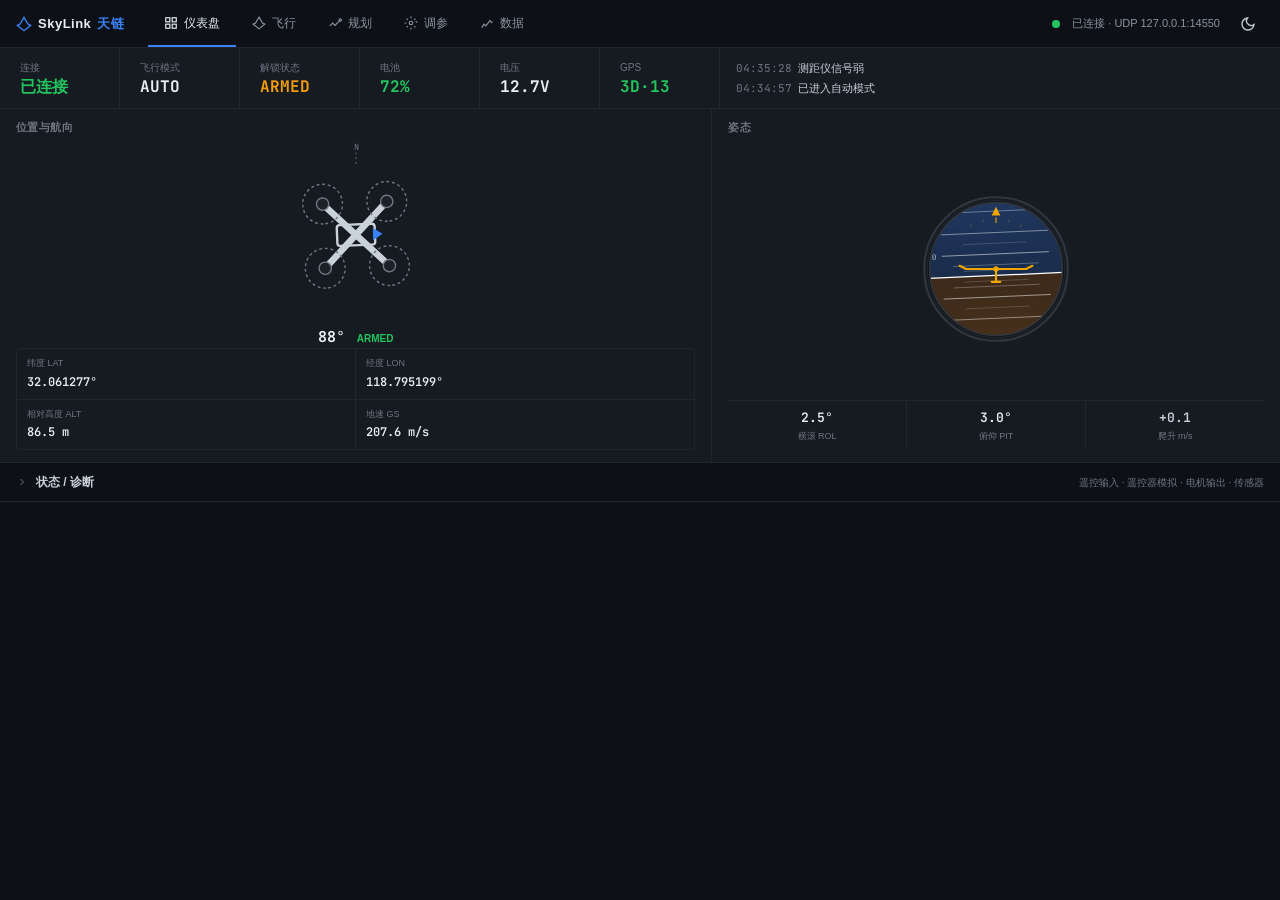
==== commit 80f1dd32: "任务关键型控制台改造：概览页三级信息层级+俯视机架示意图，移除毛玻璃/发光/装饰阴影，圆角统一4px，命令栏安全操作区，窄屏响应式修复" ====
--- a/交互界面原型.html
+++ b/交互界面原型.html
@@ -14,9 +14,10 @@
   --text-primary:#e6edf3; --text-secondary:#c9d1d9; --text-muted:#6e7681; --text-link:#58a6ff;
   --border-default:#21262d; --border-hover:#30363d; --border-highlight:#3b82f6;
   --bg-base:#0d1117; --bg-panel:#161b22; --bg-hover:#1c2128; --bg-bar:#21262d;
-  --shadow-map:0 4px 16px #00000073; --shadow-joydot:0 0 6px #3b82f673; --shadow-drone:0 0 4px #3b82f6cc;
+  --shadow-map:none; --shadow-joydot:none; --shadow-drone:none; --shadow-pop:0 4px 12px #00000040;
   --font-mono:'JetBrains Mono',monospace;
-  --radius-sm:6px; --radius-md:8px; --radius-lg:12px;
+  --radius-sm:4px; --radius-md:4px; --radius-lg:6px;
+  --data-fill:#7d8590;
   --nav-h:48px;
 }
 [data-theme="light"]{
@@ -26,7 +27,8 @@
   --text-primary:#1a1a1a; --text-secondary:#424242; --text-muted:#8c8c8c; --text-link:#0f6cbd;
   --border-default:#e5e5e5; --border-hover:#d1d1d1; --border-highlight:#0f6cbd;
   --bg-base:#f3f3f3; --bg-panel:#ffffff; --bg-hover:#f0f0f0; --bg-bar:#fafafa;
-  --shadow-map:0 2px 8px #0000001a; --shadow-joydot:0 0 6px #0f6cbd55; --shadow-drone:0 0 4px #0f6cbd88;
+  --shadow-map:none; --shadow-joydot:none; --shadow-drone:none; --shadow-pop:0 2px 8px #00000026;
+  --data-fill:#8c8c8c;
 }
 *{margin:0;padding:0;box-sizing:border-box}
 html,body{height:100%;overflow:hidden}
@@ -60,109 +62,81 @@
 .theme-toggle svg{transition:transform .3s}
 .theme-toggle:active svg{transform:rotate(180deg)}
 .conn-dot{width:8px;height:8px;border-radius:50%;background:var(--text-muted);transition:background .15s}
-.conn-dot.on{background:var(--success);box-shadow:0 0 6px var(--success)}
+.conn-dot.on{background:var(--success)}
 .conn-dot.off{background:var(--danger)}
 
 /* ===== Page Container ===== */
 .page{display:none;height:calc(100vh - 48px);overflow:hidden}
 .page.active{display:block}
 
-/* ===== Overview Page ===== */
-.overview-page{display:flex;flex-direction:column;gap:12px;padding:16px;overflow-y:auto;height:100%}
-.ov-top-row{display:grid;grid-template-columns:repeat(3,minmax(0,1fr));gap:12px;width:100%;max-width:1440px;height:max(300px,min(38vh,380px));margin:0 auto}
-.ov-mid-row{display:grid;grid-template-columns:repeat(3,minmax(0,1fr));gap:12px;width:100%;max-width:1440px;max-height:240px;margin:0 auto}
-.ov-card{background:var(--bg-panel);border:1px solid var(--border-default);border-radius:var(--radius-md);overflow:hidden;display:flex;flex-direction:column}
-.ov-card-head{border-bottom:1px solid var(--border-default);padding:10px 16px;display:flex;align-items:center;gap:8px}
-.ov-card-title{font-size:12px;font-weight:600;color:var(--text-primary)}
-.ov-card-sub{margin-left:auto;font-size:10px;color:var(--info)}
-.ov-card-body{flex:1;padding:12px;overflow:hidden}
-
-/* Model card - CGC style: model-wrap + model-stats bottom bar */
-.model-wrap{background:var(--bg-base);flex:1;min-height:0;overflow:hidden;display:flex;align-items:center;justify-content:center}
-.model-stats{border-top:1px solid var(--border-default);display:flex;flex-direction:column}
-.mst-row{background:var(--bg-bar);border-top:1px solid var(--border-default);flex-shrink:0;display:grid;grid-template-columns:1fr 1fr 1fr;gap:1px}
-.mst-cell{background:var(--bg-panel);display:flex;flex-direction:column;justify-content:center;align-items:center;gap:2px;padding:6px 4px}
-.mst-val{color:var(--text-primary);font-family:var(--font-mono);font-size:12px;font-weight:600}
-.mst-label{color:var(--text-muted);font-size:9px}
-.mst-val.armed,.mst-val.vz-up{color:var(--success)}
-.mst-val.vz-down{color:var(--danger)}
-
-/* 3D Drone - CGC style realistic quadcopter */
-.drone-scene{width:100%;height:100%;perspective:600px;perspective-origin:50% 40%;display:flex;align-items:center;justify-content:center;cursor:grab;user-select:none;position:relative}
-.drone-scene:active{cursor:grabbing}
-.drone-3d-model{width:0;height:0;position:relative;transform-style:preserve-3d;transform:rotateX(-40deg) rotateY(35deg) rotateZ(0deg)}
-.d3-part{position:absolute;transform-style:preserve-3d}
-/* Body - main fuselage with 3D thickness */
-.d3-body-top{width:32px;height:32px;background:linear-gradient(145deg,#3d444d 0%,#1c2128 100%);border:1.5px solid #3b82f6;border-radius:5px;box-shadow:0 0 14px #3b82f655,inset 0 1px 0 #4c5664,inset 0 -1px 0 #0d1117;transform:translate3d(-16px,-16px,9px)}
-.d3-body-bottom{width:32px;height:32px;background:linear-gradient(145deg,#161b22 0%,#0d1117 100%);border:1.5px solid #21262d;border-radius:5px;box-shadow:inset 0 1px 0 #21262d;transform:translate3d(-16px,-16px,-1px)}
-.d3-body-side{background:#1c2128}
-.d3-body-side.bs-front{width:32px;height:10px;background:linear-gradient(180deg,#30363d 0%,#1c2128 100%);transform:translate3d(-16px,-21px,4px) rotateX(90deg)}
-.d3-body-side.bs-back{width:32px;height:10px;background:linear-gradient(0deg,#30363d 0%,#1c2128 100%);transform:translate3d(-16px,11px,4px) rotateX(-90deg)}
-.d3-body-side.bs-left{width:10px;height:32px;background:linear-gradient(90deg,#21262d 0%,#1c2128 100%);transform:translate3d(-21px,-16px,4px) rotateY(-90deg)}
-.d3-body-side.bs-right{width:10px;height:32px;background:linear-gradient(-90deg,#21262d 0%,#1c2128 100%);transform:translate3d(11px,-16px,4px) rotateY(90deg)}
-/* Nose indicator */
-.d3-nose{width:10px;height:5px;background:#3b82f6;border-radius:3px;box-shadow:0 0 10px #3b82f6aa;transform:translate3d(-5px,-22px,10px)}
-/* Arms - X configuration with 3D thickness (tapered arms) */
-.d3-arm{width:8px;height:46px;background:linear-gradient(90deg,#1c2128 0%,#30363d 30%,#3d444d 50%,#30363d 70%,#1c2128 100%);border-radius:4px;box-shadow:inset 0 1px 0 #4c5664,inset 0 -1px 0 #0d1117}
-.d3-arm.a1{transform:translate3d(-4px,-50px,5px)}
-.d3-arm.a2{transform:translate3d(46px,-4px,5px) rotateZ(90deg)}
-.d3-arm.a3{transform:translate3d(-4px,4px,5px) rotateZ(180deg)}
-.d3-arm.a4{transform:translate3d(-50px,-4px,5px) rotateZ(270deg)}
-/* Arm underside (darker) */
-.d3-arm-bottom{width:8px;height:46px;background:linear-gradient(90deg,#0d1117 0%,#161b22 50%,#0d1117 100%);border-radius:4px;box-shadow:inset 0 -1px 0 #21262d}
-.d3-arm-bottom.ab1{transform:translate3d(-4px,-50px,-1px)}
-.d3-arm-bottom.ab2{transform:translate3d(46px,-4px,-1px) rotateZ(90deg)}
-.d3-arm-bottom.ab3{transform:translate3d(-4px,4px,-1px) rotateZ(180deg)}
-.d3-arm-bottom.ab4{transform:translate3d(-50px,-4px,-1px) rotateZ(270deg)}
-/* Motor mounts with 3D depth */
-.d3-motor{width:22px;height:22px;border-radius:50%;background:radial-gradient(circle at 30% 30%,#3d444d 0%,#21262d 40%,#161b22 100%);border:2px solid #30363d;box-shadow:inset 0 2px 4px #0d1117aa,0 2px 4px #0d111788}
-.d3-motor.m1{transform:translate3d(-11px,-62px,6px)}
-.d3-motor.m2{transform:translate3d(56px,-11px,6px)}
-.d3-motor.m3{transform:translate3d(-11px,40px,6px)}
-.d3-motor.m4{transform:translate3d(-62px,-11px,6px)}
-/* Motor underside (shadow) */
-.d3-motor-bottom{width:22px;height:22px;border-radius:50%;background:#0d1117;border:1px solid #21262d}
-.d3-motor-bottom.mb1{transform:translate3d(-11px,-62px,-1px)}
-.d3-motor-bottom.mb2{transform:translate3d(56px,-11px,-1px)}
-.d3-motor-bottom.mb3{transform:translate3d(-11px,40px,-1px)}
-.d3-motor-bottom.mb4{transform:translate3d(-62px,-11px,-1px)}
-/* Propeller discs (spinning when armed) */
-.d3-rotor{width:40px;height:40px;border-radius:50%;background:radial-gradient(circle,rgba(255,255,255,.12) 0%,rgba(200,200,200,.06) 30%,rgba(150,150,150,.02) 60%,transparent 80%);border:1px solid rgba(255,255,255,.06);top:50%;left:50%;transform:translate(-50%,-50%);transition:opacity .2s;opacity:0;pointer-events:none}
-.d3-rotor.spinning{opacity:1;animation:rotorSpin .025s linear infinite}
-@keyframes rotorSpin{from{transform:translate(-50%,-50%) rotate(0deg)}to{transform:translate(-50%,-50%) rotate(360deg)}}
-.d3-rotor.r1{animation-direction:normal}
-.d3-rotor.r2{animation-direction:reverse}
-.d3-rotor.r3{animation-direction:normal}
-.d3-rotor.r4{animation-direction:reverse}
-/* LED indicators */
-.d3-led{width:5px;height:5px;border-radius:50%;position:absolute;top:50%;left:50%;transform:translate(-50%,-50%);z-index:10}
-.d3-led.led-front-left{background:#22c55e;box-shadow:0 0 8px #22c55e,0 0 12px #22c55e88}
-.d3-led.led-front-right{background:#22c55e;box-shadow:0 0 8px #22c55e,0 0 12px #22c55e88}
-.d3-led.led-back-left{background:#f0a500;box-shadow:0 0 8px #f0a500,0 0 12px #f0a50088}
-.d3-led.led-back-right{background:#f0a500;box-shadow:0 0 8px #f0a500,0 0 12px #f0a50088}
-/* Camera gimbal */
-.d3-gimbal{width:14px;height:10px;background:linear-gradient(180deg,#21262d 0%,#161b22 100%);border:1px solid #30363d;border-radius:3px;box-shadow:0 2px 3px #0d111766;transform:translate3d(-7px,-5px,-4px)}
-.d3-camera-lens{width:7px;height:7px;border-radius:50%;background:radial-gradient(circle at 40% 40%,#3d444d 0%,#0d1117 70%);border:1px solid #30363d;position:absolute;top:50%;left:50%;transform:translate(-50%,-50%);box-shadow:inset 0 1px 2px #0d111788}
-/* Landing gear struts */
-.d3-gear{width:3px;height:12px;background:linear-gradient(180deg,#30363d 0%,#21262d 100%);border-radius:1px 1px 2px 2px;box-shadow:1px 0 2px #0d111755}
-.d3-gear.g1{transform:translate3d(-12px,-12px,-2px)}
-.d3-gear.g2{transform:translate3d(9px,-12px,-2px)}
-.d3-gear.g3{transform:translate3d(-12px,9px,-2px)}
-.d3-gear.g4{transform:translate3d(9px,9px,-2px)}
-/* Landing skids */
-.d3-skid{width:16px;height:2px;background:#30363d;border-radius:1px;position:absolute;top:50%;left:50%;transform:translate(-50%,-50%)}
-.d3-skid.sk1{transform:translate(-50%,50px)}
-.d3-skid.sk2{transform:translate(-50%,-50px)}
-
-/* ADI card - CGC style */
-.adi-wrap{background:var(--bg-base);flex:1;min-height:0;overflow:hidden;display:flex;align-items:center;justify-content:center}
-.adi-svg{width:140px;height:140px}
-.adi-strip{background:var(--bg-bar);border-top:1px solid var(--border-default);flex-shrink:0;display:grid;grid-template-columns:1fr 1fr 1fr;gap:1px}
-.as-cell{background:var(--bg-panel);display:flex;flex-direction:column;justify-content:center;align-items:center;gap:2px;padding:6px 4px}
-.as-val{color:var(--text-primary);font-family:var(--font-mono);font-size:12px;font-weight:600}
+/* ===== Overview Page — 任务关键型信息层级 ===== */
+.overview-page{display:flex;flex-direction:column;gap:0;padding:0;overflow-y:auto;height:100%}
+/* 一级信息：全局状态条 */
+.status-strip{display:flex;align-items:stretch;flex-wrap:wrap;background:var(--bg-panel);border-bottom:1px solid var(--border-default)}
+.ss-item{display:flex;flex-direction:column;justify-content:center;gap:3px;padding:12px 20px;border-right:1px solid var(--border-default);min-width:120px}
+.ss-val{color:var(--text-primary);font-family:var(--font-mono);font-size:16px;font-weight:700;line-height:1.15}
+.ss-val.ok{color:var(--success)}
+.ss-val.warn{color:var(--warning)}
+.ss-val.err{color:var(--danger)}
+.ss-label{color:var(--text-muted);font-size:10px}
+.ss-alerts{flex:1;min-width:240px;display:flex;flex-direction:column;justify-content:center;gap:3px;padding:10px 16px;min-width:240px}
+.ss-alert-line{display:flex;align-items:center;gap:6px;font-size:11px;color:var(--text-secondary);white-space:nowrap;overflow:hidden}
+.ss-alert-line .alert-time{flex-shrink:0}
+/* 二级信息：主监测区 */
+.ov-main-row{display:grid;grid-template-columns:minmax(320px,5fr) minmax(280px,4fr);border-bottom:1px solid var(--border-default)}
+.ov-panel{background:var(--bg-panel);padding:10px 16px 12px;min-width:0;display:flex;flex-direction:column}
+.ov-panel + .ov-panel{border-left:1px solid var(--border-default)}
+@media (max-width:760px){
+  .ov-main-row{grid-template-columns:1fr}
+  .ov-panel + .ov-panel{border-left:none;border-top:1px solid var(--border-default)}
+  .topnav{flex-wrap:wrap;height:auto;min-height:48px;padding:6px 12px;gap:8px 14px}
+  .nav-tab{padding:4px 8px}
+}
+.ov-panel-title{font-size:11px;font-weight:600;color:var(--text-muted);letter-spacing:.04em;margin-bottom:6px;flex-shrink:0}
+/* 俯视机架示意图（位置与航向面板） */
+.frame-wrap{flex:1;display:flex;flex-direction:column;align-items:center;justify-content:center;gap:4px;min-height:0}
+.frame-top-view{display:block}
+.fv-arm{stroke:var(--text-secondary);stroke-width:7;stroke-linecap:round}
+.fv-body{fill:none;stroke:var(--text-secondary);stroke-width:2.5}
+.fv-prop{fill:none;stroke:var(--text-muted);stroke-width:1.5;stroke-dasharray:3 3}
+.fv-motor{fill:var(--bg-hover);stroke:var(--text-muted);stroke-width:1.5}
+.fv-nose{fill:var(--primary)}
+.fv-north-line{stroke:var(--text-muted);stroke-width:1;stroke-dasharray:2 3}
+.fv-north{fill:var(--text-muted);font-size:9px;font-family:var(--font-mono)}
+.frame-hdg{font-family:var(--font-mono);color:var(--text-primary);font-size:15px;font-weight:700}
+.frame-state{font-size:10px;font-weight:600}
+.frame-state.ok{color:var(--success)}
+.frame-state.off{color:var(--text-muted)}
+/* 位置数值 */
+.pos-grid{display:grid;grid-template-columns:1fr 1fr;gap:1px;background:var(--border-default);border:1px solid var(--border-default);border-radius:var(--radius-sm);overflow:hidden;flex-shrink:0}
+.pos-cell{background:var(--bg-panel);display:flex;flex-direction:column;gap:2px;padding:8px 10px}
+.pos-val{color:var(--text-primary);font-family:var(--font-mono);font-size:12px;font-weight:600}
+.pos-label{color:var(--text-muted);font-size:9px}
+/* ADI 面板 */
+.adi-wrap{background:var(--bg-panel);flex:1;min-height:0;overflow:hidden;display:flex;align-items:center;justify-content:center;flex-direction:column;gap:6px;padding:4px 0 8px}
+.adi-svg{width:150px;height:150px}
+.adi-strip{border-top:1px solid var(--border-default);flex-shrink:0;display:grid;grid-template-columns:repeat(3,1fr);gap:1px;background:var(--border-default);width:100%}
+.as-cell{background:var(--bg-panel);display:flex;flex-direction:column;justify-content:center;align-items:center;gap:2px;padding:7px 4px}
+.as-val{color:var(--text-primary);font-family:var(--font-mono);font-size:13px;font-weight:600}
 .as-label{color:var(--text-muted);font-size:9px}
 .as-val.vz-up{color:var(--success)}
 .as-val.vz-down{color:var(--danger)}
+/* 三级信息：可展开诊断区 */
+.ov-diag{border-bottom:1px solid var(--border-default)}
+.ov-diag summary{list-style:none;cursor:pointer;padding:10px 16px;font-size:12px;font-weight:600;color:var(--text-secondary);display:flex;align-items:center;gap:8px;user-select:none}
+.ov-diag summary::-webkit-details-marker{display:none}
+.ov-diag summary:hover{background:var(--bg-hover)}
+.ov-diag summary .diag-arrow{transition:transform .15s;color:var(--text-muted)}
+.ov-diag[open] summary .diag-arrow{transform:rotate(90deg)}
+.ov-diag summary .diag-sub{margin-left:auto;font-size:10px;font-weight:400;color:var(--text-muted)}
+.ov-diag-body{padding:0 16px 14px}
+.diag-grid{display:grid;grid-template-columns:repeat(3,minmax(0,1fr));border:1px solid var(--border-default);border-radius:var(--radius-sm);overflow:hidden}
+.ov-card{background:var(--bg-panel);overflow:hidden;display:flex;flex-direction:column;min-width:0}
+.ov-card + .ov-card{border-left:1px solid var(--border-default)}
+.ov-card-head{border-bottom:1px solid var(--border-default);padding:7px 12px;display:flex;align-items:center;gap:8px;flex-shrink:0}
+.ov-card-title{font-size:12px;font-weight:600;color:var(--text-primary)}
+.ov-card-sub{margin-left:auto;font-size:10px;color:var(--text-muted)}
+.ov-card-body{flex:1;padding:10px;overflow:hidden;min-height:0}
 
 /* Sensor card - CGC sg-cell structure */
 .sensor-grid{background:var(--bg-bar);flex:1;display:grid;grid-template-rows:repeat(3,1fr);grid-template-columns:1fr 1fr;gap:1px;overflow:hidden;height:100%}
@@ -197,8 +171,8 @@
 .vbar-val{color:var(--info);writing-mode:vertical-rl;height:28px;font-family:var(--font-mono);font-size:8px;transform:rotate(180deg)}
 .vbar-track{background:var(--bg-bar);border-radius:2px;width:100%;height:80px;position:relative;overflow:hidden}
 .vbar-fill{position:absolute;bottom:0;left:0;right:0;border-radius:2px 2px 0 0;transition:height .1s}
-.rc-fill{background:var(--primary)}
-.motor-fill{background:var(--success)}
+.rc-fill{background:var(--data-fill)}
+.motor-fill{background:var(--data-fill)}
 .vbar-label{color:var(--text-muted);font-size:9px}
 
 /* Joystick sim */
@@ -220,9 +194,9 @@
 .info-banner{color:var(--info);background:var(--bg-base);opacity:.85;border:1px solid var(--border-default)}
 .warn-banner{color:var(--warning);background:#f59e0b1f;border:1px solid #f59e0b59}
 .banner-link{color:var(--text-link);cursor:pointer;text-decoration:underline}
-.adi-overlay{position:absolute;bottom:12px;left:12px;z-index:10;width:164px;height:164px;border-radius:12px;overflow:hidden}
-.adi-show{position:absolute;bottom:12px;left:12px;z-index:10;background:var(--bg-panel);opacity:.92;border:1px solid var(--border-default);border-radius:var(--radius-sm);padding:6px 10px;font-size:11px;color:var(--text-secondary);cursor:pointer;backdrop-filter:blur(8px)}
-.hud-right{position:absolute;top:50%;right:12px;transform:translateY(-50%);z-index:10;background:var(--bg-base);opacity:.92;backdrop-filter:blur(12px);border:1px solid var(--border-default);border-radius:var(--radius-md);padding:12px 16px;min-width:88px}
+.adi-overlay{position:absolute;bottom:12px;left:12px;z-index:10;width:164px;height:164px;border-radius:var(--radius-sm);overflow:hidden}
+.adi-show{position:absolute;bottom:12px;left:12px;z-index:10;background:var(--bg-panel);border:1px solid var(--border-default);border-radius:var(--radius-sm);padding:6px 10px;font-size:11px;color:var(--text-secondary);cursor:pointer}
+.hud-right{position:absolute;top:50%;right:12px;transform:translateY(-50%);z-index:10;background:var(--bg-base);border:1px solid var(--border-default);border-radius:var(--radius-md);padding:12px 16px;min-width:88px}
 .hud-row{display:flex;justify-content:space-between;align-items:baseline;gap:8px;padding:2px 0}
 .hud-label{color:var(--text-muted);font-size:9px}
 .hud-val{color:var(--text-primary);font-family:var(--font-mono);font-size:15px;font-weight:700}
@@ -230,7 +204,7 @@
 .hud-sep{height:1px;background:var(--border-default);margin:4px 0}
 .hud-mode{text-align:center;padding:2px 6px;border-radius:4px;font-size:10px;font-weight:700;background:var(--bg-bar);color:var(--info)}
 .hud-mode.armed{color:var(--success);background:#22c55e26}
-.alerts-panel{position:absolute;bottom:0;left:50%;transform:translateX(-50%);z-index:10;backdrop-filter:blur(12px);background:var(--bg-panel);opacity:.95;border:1px solid var(--border-default);border-bottom:none;border-radius:var(--radius-md) var(--radius-md) 0 0;min-width:320px;max-width:520px}
+.alerts-panel{position:absolute;bottom:0;left:50%;transform:translateX(-50%);z-index:10;background:var(--bg-panel);border:1px solid var(--border-default);border-bottom:none;border-radius:var(--radius-md) var(--radius-md) 0 0;min-width:320px;max-width:520px}
 .alerts-header{padding:5px 12px;font-size:11px;display:flex;align-items:center;gap:8px;cursor:pointer}
 .alerts-header .alert-count{background:var(--bg-bar);border-radius:10px;padding:0 6px;font-size:10px}
 .alerts-header .alert-count.warn{color:var(--warning);background:#f59e0b33}
@@ -246,25 +220,27 @@
 .bh-val{color:var(--text-primary);font-family:var(--font-mono);font-size:13px;font-weight:700}
 .bh-sep{width:1px;height:22px;background:var(--border-hover)}
 .cmd-bar{background:var(--bg-panel);border-top:1px solid var(--border-default);height:64px;padding:0 20px;display:flex;align-items:center;justify-content:center;gap:12px}
+.cmd-sep{width:1px;height:34px;background:var(--border-default);flex-shrink:0}
+.cmd-safe-label{font-size:10px;color:var(--text-muted);letter-spacing:.08em;flex-shrink:0}
+.cmd-safe{display:flex;gap:8px;padding:5px 8px;border:1px solid var(--border-default);border-radius:var(--radius-sm);background:var(--bg-bar)}
 .cmd-btn{min-width:90px;padding:8px 16px;border-radius:var(--radius-sm);font-size:13px;font-weight:600;transition:all .15s;border:1px solid var(--border-default);background:var(--bg-panel);color:var(--text-secondary)}
 .cmd-btn:hover{background:var(--bg-hover);color:var(--text-primary);border-color:var(--border-hover)}
 .cmd-btn.primary{background:var(--primary);color:#fff;border-color:var(--primary)}
 .cmd-btn.primary:hover{filter:brightness(1.1)}
 .cmd-btn.warn{background:var(--warning);color:#0d1117;border-color:var(--warning)}
-.cmd-btn.success{background:var(--success);color:#0d1117;border-color:var(--success)}
 .cmd-btn:disabled{opacity:.4;cursor:not-allowed}
 
 /* ===== Plan Page ===== */
 .plan-page{display:flex;height:100%}
 .plan-body{flex:1;position:relative;overflow:hidden}
 #planMap{width:100%;height:100%}
-.map-toolbar{position:absolute;top:12px;right:12px;z-index:5;backdrop-filter:blur(10px);background:var(--bg-panel);opacity:.95;border:1px solid var(--border-hover);border-radius:var(--radius-md);padding:6px 10px;display:flex;gap:4px;align-items:center;box-shadow:var(--shadow-map)}
+.map-toolbar{position:absolute;top:12px;right:12px;z-index:5;background:var(--bg-panel);border:1px solid var(--border-hover);border-radius:var(--radius-md);padding:6px 10px;display:flex;gap:4px;align-items:center}
 .map-toolbar button{color:var(--text-secondary);background:none;border:none;width:28px;height:28px;border-radius:4px;font-size:13px;display:flex;align-items:center;justify-content:center;transition:background .15s,color .15s;cursor:pointer}
 .map-toolbar button:hover{color:var(--text-primary);background:var(--bg-hover)}
 .map-toolbar button.active{color:var(--primary)}
 .tb-divider{width:1px;height:20px;background:var(--border-hover);margin:0 4px}
-.map-hint{position:absolute;bottom:8px;left:50%;transform:translateX(-50%);color:var(--text-muted);background:var(--bg-base);opacity:.8;border-radius:20px;padding:3px 10px;font-size:10px;z-index:5}
-.map-hud{position:absolute;bottom:36px;left:50%;transform:translateX(-50%);z-index:5;backdrop-filter:blur(4px);background:var(--bg-base);opacity:.92;border:1px solid var(--border-default);border-radius:24px;padding:5px 16px;display:flex;gap:16px}
+.map-hint{position:absolute;bottom:8px;left:50%;transform:translateX(-50%);color:var(--text-muted);background:var(--bg-base);border-radius:var(--radius-sm);padding:3px 10px;font-size:10px;z-index:5}
+.map-hud{position:absolute;bottom:36px;left:50%;transform:translateX(-50%);z-index:5;background:var(--bg-base);border:1px solid var(--border-default);border-radius:var(--radius-sm);padding:5px 16px;display:flex;gap:16px}
 .map-hud-item{display:flex;align-items:center;gap:4px}
 .map-hud-label{color:var(--info);font-size:10px}
 .map-hud-val{color:var(--text-primary);font-family:var(--font-mono);font-size:13px;font-weight:600}
@@ -474,9 +450,9 @@
 
 /* Map controls */
 .map-ctrl-bar{position:absolute;top:10px;left:112px;z-index:10;display:flex;gap:6px}
-.map-ctrl-btn{background:var(--bg-base);opacity:.92;border:1.5px solid var(--border-hover);color:var(--text-primary);padding:4px 10px;border-radius:var(--radius-sm);font-size:11px;font-weight:700;letter-spacing:.02em;cursor:pointer;backdrop-filter:blur(6px);box-shadow:var(--shadow-map);transition:all .15s}
+.map-ctrl-btn{background:var(--bg-base);border:1.5px solid var(--border-hover);color:var(--text-primary);padding:4px 10px;border-radius:var(--radius-sm);font-size:11px;font-weight:700;letter-spacing:.02em;cursor:pointer;transition:all .15s}
 .map-ctrl-btn:hover{background:var(--bg-hover);color:var(--text-primary);border-color:var(--primary)}
-.map-ctrl-btn.active{background:var(--primary);border-color:var(--accent-light-blue);color:#fff;box-shadow:0 0 8px var(--shadow-joydot)}
+.map-ctrl-btn.active{background:var(--primary);border-color:var(--accent-light-blue);color:#fff}
 
 /* Waypoint marker on map */
 .wp-marker{width:24px;height:24px;cursor:pointer}
@@ -485,7 +461,7 @@
 .hidden{display:none!important}
 
 /* Toast */
-.toast{position:fixed;top:60px;right:20px;z-index:9999;padding:10px 16px;border-radius:8px;font-size:12px;transition:opacity .3s;backdrop-filter:blur(10px)}
+.toast{position:fixed;top:60px;right:20px;z-index:9999;padding:10px 16px;border-radius:var(--radius-sm);font-size:12px;transition:opacity .3s;box-shadow:var(--shadow-pop)}
 .toast.success{background:#22c55e14;border:1px solid #22c55e40;color:var(--success)}
 .toast.warn{background:#f59e0b1f;border:1px solid #f59e0b59;color:var(--warning)}
 .toast.err{background:#ef44440d;border:1px solid #ef444440;color:var(--danger)}
@@ -519,59 +495,55 @@
 <!-- ===== Overview Page ===== -->
 <div class="page active" id="page-overview">
   <div class="overview-page">
-    <div class="ov-top-row">
-      <!-- Model card (CGC style: no header, model-wrap + stats bar) -->
-      <div class="ov-card">
-        <div class="model-wrap">
-          <div class="drone-scene" id="droneScene">
-            <div class="drone-3d-model" id="drone3dModel" style="transform: rotateX(35.4254deg) rotateY(0.707281deg) rotateZ(-148.2deg);">
-              <!-- Body -->
-              <div class="d3-part d3-body-top"></div>
-              <div class="d3-part d3-body-bottom"></div>
-              <div class="d3-part d3-body-side bs-front"></div>
-              <div class="d3-part d3-body-side bs-back"></div>
-              <div class="d3-part d3-body-side bs-left"></div>
-              <div class="d3-part d3-body-side bs-right"></div>
-              <!-- Nose indicator -->
-              <div class="d3-part d3-nose"></div>
-              <!-- Arms (X configuration) -->
-              <div class="d3-part d3-arm a1"></div>
-              <div class="d3-part d3-arm a2"></div>
-              <div class="d3-part d3-arm a3"></div>
-              <div class="d3-part d3-arm a4"></div>
-              <div class="d3-part d3-arm-bottom ab1"></div>
-              <div class="d3-part d3-arm-bottom ab2"></div>
-              <div class="d3-part d3-arm-bottom ab3"></div>
-              <div class="d3-part d3-arm-bottom ab4"></div>
-              <!-- Motors + propellers -->
-              <div class="d3-part d3-motor-bottom mb1"></div>
-              <div class="d3-part d3-motor-bottom mb2"></div>
-              <div class="d3-part d3-motor-bottom mb3"></div>
-              <div class="d3-part d3-motor-bottom mb4"></div>
-              <div class="d3-part d3-motor m1"><div class="d3-rotor r1 spinning" id="rotor1"></div><div class="d3-led led-front-left"></div></div>
-              <div class="d3-part d3-motor m2"><div class="d3-rotor r2 spinning" id="rotor2"></div><div class="d3-led led-front-right"></div></div>
-              <div class="d3-part d3-motor m3"><div class="d3-rotor r3 spinning" id="rotor3"></div><div class="d3-led led-back-right"></div></div>
-              <div class="d3-part d3-motor m4"><div class="d3-rotor r4 spinning" id="rotor4"></div><div class="d3-led led-back-left"></div></div>
-              <!-- Gimbal + camera -->
-              <div class="d3-part d3-gimbal"><div class="d3-camera-lens"></div></div>
-              <!-- Landing gear -->
-              <div class="d3-part d3-gear g1"></div>
-              <div class="d3-part d3-gear g2"></div>
-              <div class="d3-part d3-gear g3"></div>
-              <div class="d3-part d3-gear g4"></div>
-            </div>
+    <!-- 一级信息：全局状态条 -->
+    <div class="status-strip">
+      <div class="ss-item"><span class="ss-label">连接</span><span class="ss-val ok" id="ssConn">已连接</span></div>
+      <div class="ss-item"><span class="ss-label">飞行模式</span><span class="ss-val" id="ssMode">AUTO</span></div>
+      <div class="ss-item"><span class="ss-label">解锁状态</span><span class="ss-val warn" id="ssArm">ARMED</span></div>
+      <div class="ss-item"><span class="ss-label">电池</span><span class="ss-val ok" id="ssBatt">72%</span></div>
+      <div class="ss-item"><span class="ss-label">电压</span><span class="ss-val" id="ssVolt">12.4V</span></div>
+      <div class="ss-item"><span class="ss-label">GPS</span><span class="ss-val ok" id="ssGps">3D·14</span></div>
+      <div class="ss-alerts" id="ssAlerts"></div>
+    </div>
+    <!-- 二级信息：主监测区 -->
+    <div class="ov-main-row">
+      <div class="ov-panel">
+        <div class="ov-panel-title">位置与航向</div>
+        <div class="frame-wrap">
+          <svg class="frame-top-view" width="180" height="180" viewBox="0 0 190 190">
+            <line class="fv-north-line" x1="95" y1="11" x2="95" y2="26"></line>
+            <text class="fv-north" x="95" y="8" text-anchor="middle">N</text>
+            <g id="frameGroup" transform="rotate(128 95 98)">
+              <line class="fv-arm" x1="95" y1="98" x2="128.9" y2="64.1"></line>
+              <line class="fv-arm" x1="95" y1="98" x2="128.9" y2="131.9"></line>
+              <line class="fv-arm" x1="95" y1="98" x2="61.1" y2="131.9"></line>
+              <line class="fv-arm" x1="95" y1="98" x2="61.1" y2="64.1"></line>
+              <circle class="fv-prop" cx="128.9" cy="64.1" r="21"></circle>
+              <circle class="fv-prop" cx="128.9" cy="131.9" r="21"></circle>
+              <circle class="fv-prop" cx="61.1" cy="131.9" r="21"></circle>
+              <circle class="fv-prop" cx="61.1" cy="64.1" r="21"></circle>
+              <circle class="fv-motor" cx="128.9" cy="64.1" r="6.5"></circle>
+              <circle class="fv-motor" cx="128.9" cy="131.9" r="6.5"></circle>
+              <circle class="fv-motor" cx="61.1" cy="131.9" r="6.5"></circle>
+              <circle class="fv-motor" cx="61.1" cy="64.1" r="6.5"></circle>
+              <rect class="fv-body" x="84" y="78" width="22" height="40" rx="3"></rect>
+              <polygon class="fv-nose" points="95,70 88.5,80 101.5,80"></polygon>
+            </g>
+          </svg>
+          <div style="display:flex;align-items:baseline;gap:12px">
+            <span class="frame-hdg" id="frameHdg">128°</span>
+            <span class="frame-state ok" id="frameState">ARMED</span>
           </div>
         </div>
-        <div class="model-stats">
-          <div class="mst-row">
-            <div class="mst-cell"><div class="mst-val mono" id="ovRoll">-0.7°</div><div class="mst-label">横滚 ROL</div></div>
-            <div class="mst-cell"><div class="mst-val mono" id="ovPitch">0.4°</div><div class="mst-label">俯仰 PIT</div></div>
-            <div class="mst-cell"><div class="mst-val mono" id="ovYaw">148°</div><div class="mst-label">航向 YAW</div></div>
-          </div>
+        <div class="pos-grid">
+          <div class="pos-cell"><span class="pos-label">纬度 LAT</span><span class="pos-val" id="posLat">32.060300°</span></div>
+          <div class="pos-cell"><span class="pos-label">经度 LON</span><span class="pos-val" id="posLon">118.792100°</span></div>
+          <div class="pos-cell"><span class="pos-label">相对高度 ALT</span><span class="pos-val" id="ovAlt">86.4 m</span></div>
+          <div class="pos-cell"><span class="pos-label">地速 GS</span><span class="pos-val" id="ovGs">8.2 m/s</span></div>
         </div>
       </div>
-      <!-- ADI card (CGC style: adi-wrap + adi-strip bottom) -->
-      <div class="ov-card">
+      <div class="ov-panel">
+        <div class="ov-panel-title">姿态</div>
         <div class="adi-wrap">
           <svg class="adi-svg" viewBox="0 0 140 140">
             <defs>
@@ -648,24 +620,17 @@
           </svg>
         </div>
         <div class="adi-strip">
-          <div class="as-cell"><div class="as-val mono" id="ovAlt">86.2m</div><div class="as-label">高度</div></div>
-          <div class="as-cell"><div class="as-val mono" id="ovGs">9.2</div><div class="as-label">地速 m/s</div></div>
-          <div class="as-cell"><div class="as-val mono" id="ovVs" style="color: var(--success);">+0.8</div><div class="as-label">爬升 m/s</div></div>
+          <div class="as-cell"><span class="as-val mono" id="ovRoll">-0.7°</span><span class="as-label">横滚 ROL</span></div>
+          <div class="as-cell"><span class="as-val mono" id="ovPitch">0.4°</span><span class="as-label">俯仰 PIT</span></div>
+          <div class="as-cell"><span class="as-val mono" id="ovVs" style="color: var(--success);">+0.8</span><span class="as-label">爬升 m/s</span></div>
         </div>
       </div>
-      <!-- Sensor card (CGC style: no header, sg-cell grid) -->
-      <div class="ov-card">
-        <div class="sensor-grid">
-          <div class="sg-cell ok"><div class="sg-accent"></div><div class="sg-head"><svg class="sg-icon" viewBox="0 0 24 24" fill="none" stroke="currentColor" stroke-width="2"><path d="M12 2 L20 7 L20 17 L12 22 L4 17 L4 7 Z"></path><circle cx="12" cy="12" r="3"></circle></svg><span class="sg-name">IMU</span></div><div class="sg-body"><span class="sg-status">正常</span><span class="sg-value mono" id="sImu">-0.7°/0.4°</span></div></div>
-          <div class="sg-cell ok"><div class="sg-accent"></div><div class="sg-head"><svg class="sg-icon" viewBox="0 0 24 24" fill="none" stroke="currentColor" stroke-width="2"><circle cx="12" cy="12" r="10"></circle><path d="M12 2 L12 14"></path><path d="M12 14 L16 10"></path></svg><span class="sg-name">罗盘</span></div><div class="sg-body"><span class="sg-status">正常</span><span class="sg-value mono" id="sMag">148°</span></div></div>
-          <div class="sg-cell ok"><div class="sg-accent"></div><div class="sg-head"><svg class="sg-icon" viewBox="0 0 24 24" fill="none" stroke="currentColor" stroke-width="2"><path d="M12 2 Q8 8 12 12 Q16 16 12 22"></path><path d="M8 6 L12 10 L16 6"></path></svg><span class="sg-name">气压计</span></div><div class="sg-body"><span class="sg-status">正常</span><span class="sg-value mono" id="sBaro">86.2m</span></div></div>
-          <div class="sg-cell warn"><div class="sg-accent"></div><div class="sg-head"><svg class="sg-icon" viewBox="0 0 24 24" fill="none" stroke="currentColor" stroke-width="2"><path d="M12 2 L2 22 L22 22 Z"></path><path d="M12 10 L12 16"></path><circle cx="12" cy="19" r=".5" fill="currentColor"></circle></svg><span class="sg-name">测距仪</span></div><div class="sg-body"><span class="sg-status">异常</span><span class="sg-value mono" id="sRange">0.8m</span></div></div>
-          <div class="sg-cell ok"><div class="sg-accent"></div><div class="sg-head"><svg class="sg-icon" viewBox="0 0 24 24" fill="none" stroke="currentColor" stroke-width="2"><circle cx="12" cy="12" r="3"></circle><path d="M12 2v3M12 19v3M2 12h3M19 12h3M5 5l2 2M17 17l2 2M5 19l2-2M17 7l2-2"></path></svg><span class="sg-name">光流</span></div><div class="sg-body"><span class="sg-status">正常</span><span class="sg-value mono" id="sFlow">98%</span></div></div>
-          <div class="sg-cell ok"><div class="sg-accent"></div><div class="sg-head"><svg class="sg-icon" viewBox="0 0 24 24" fill="none" stroke="currentColor" stroke-width="2"><path d="M12 2 L18 6 L18 12 L12 16 L6 12 L6 6 Z"></path><circle cx="12" cy="10" r="2"></circle></svg><span class="sg-name">GPS</span></div><div class="sg-body"><span class="sg-status">正常</span><span class="sg-value mono" id="sGps">3D·11颗</span></div></div>
-        </div>
-      </div>
     </div>
-    <div class="ov-mid-row">
+    <!-- 三级信息：可展开诊断区 -->
+    <details class="ov-diag">
+      <summary><svg class="diag-arrow" viewBox="0 0 24 24" width="12" height="12" fill="none" stroke="currentColor" stroke-width="2"><path d="M9 6 L15 12 L9 18"></path></svg>状态 / 诊断<span class="diag-sub">遥控输入 · 遥控器模拟 · 电机输出 · 传感器</span></summary>
+      <div class="ov-diag-body">
+        <div class="diag-grid">
       <!-- RC channels -->
       <div class="ov-card">
         <div class="ov-card-head"><span class="ov-card-title">遥控输入</span><span class="ov-card-sub">CH1–12</span></div>
@@ -692,7 +657,21 @@
         <div class="ov-card-head"><span class="ov-card-title">电机输出</span><span class="ov-card-sub">M1–12</span></div>
         <div class="ch-card-body" id="motorBars"><div class="vbar"><span class="vbar-val mono">1342</span><div class="vbar-track"><div class="vbar-fill motor-fill" style="height: 34.215%; background: rgb(63, 185, 80);"></div></div><span class="vbar-label">M1</span></div><div class="vbar"><span class="vbar-val mono">1232</span><div class="vbar-track"><div class="vbar-fill motor-fill" style="height: 23.1573%; background: rgb(63, 185, 80);"></div></div><span class="vbar-label">M2</span></div><div class="vbar"><span class="vbar-val mono">1087</span><div class="vbar-track"><div class="vbar-fill motor-fill" style="height: 8.6993%; background: rgb(63, 185, 80);"></div></div><span class="vbar-label">M3</span></div><div class="vbar"><span class="vbar-val mono">975</span><div class="vbar-track"><div class="vbar-fill motor-fill" style="height: 0%; background: rgb(63, 185, 80);"></div></div><span class="vbar-label">M4</span></div><div class="vbar"><span class="vbar-val mono">—</span><div class="vbar-track"><div class="vbar-fill motor-fill" style="height: 0%; background: rgb(63, 185, 80);"></div></div><span class="vbar-label">M5</span></div><div class="vbar"><span class="vbar-val mono">—</span><div class="vbar-track"><div class="vbar-fill motor-fill" style="height: 0%; background: rgb(63, 185, 80);"></div></div><span class="vbar-label">M6</span></div><div class="vbar"><span class="vbar-val mono">—</span><div class="vbar-track"><div class="vbar-fill motor-fill" style="height: 0%; background: rgb(63, 185, 80);"></div></div><span class="vbar-label">M7</span></div><div class="vbar"><span class="vbar-val mono">—</span><div class="vbar-track"><div class="vbar-fill motor-fill" style="height: 0%; background: rgb(63, 185, 80);"></div></div><span class="vbar-label">M8</span></div><div class="vbar"><span class="vbar-val mono">—</span><div class="vbar-track"><div class="vbar-fill motor-fill" style="height: 0%; background: rgb(63, 185, 80);"></div></div><span class="vbar-label">M9</span></div><div class="vbar"><span class="vbar-val mono">—</span><div class="vbar-track"><div class="vbar-fill motor-fill" style="height: 0%; background: rgb(63, 185, 80);"></div></div><span class="vbar-label">M10</span></div><div class="vbar"><span class="vbar-val mono">—</span><div class="vbar-track"><div class="vbar-fill motor-fill" style="height: 0%; background: rgb(63, 185, 80);"></div></div><span class="vbar-label">M11</span></div><div class="vbar"><span class="vbar-val mono">—</span><div class="vbar-track"><div class="vbar-fill motor-fill" style="height: 0%; background: rgb(63, 185, 80);"></div></div><span class="vbar-label">M12</span></div></div>
       </div>
-    </div>
+        </div>
+        <!-- 传感器健康度 -->
+        <div class="ov-card" style="margin-top:10px">
+          <div class="ov-card-head"><span class="ov-card-title">传感器健康度</span><span class="ov-card-sub">IMU · 罗盘 · 气压计 · 测距仪 · 光流 · GPS</span></div>
+          <div class="sensor-grid" style="height:210px">
+            <div class="sg-cell ok"><div class="sg-accent"></div><div class="sg-head"><svg class="sg-icon" viewBox="0 0 24 24" fill="none" stroke="currentColor" stroke-width="2"><path d="M12 2 L20 7 L20 17 L12 22 L4 17 L4 7 Z"></path><circle cx="12" cy="12" r="3"></circle></svg><span class="sg-name">IMU</span></div><div class="sg-body"><span class="sg-status">正常</span><span class="sg-value mono" id="sImu">-0.7°/0.4°</span></div></div>
+            <div class="sg-cell ok"><div class="sg-accent"></div><div class="sg-head"><svg class="sg-icon" viewBox="0 0 24 24" fill="none" stroke="currentColor" stroke-width="2"><circle cx="12" cy="12" r="10"></circle><path d="M12 2 L12 14"></path><path d="M12 14 L16 10"></path></svg><span class="sg-name">罗盘</span></div><div class="sg-body"><span class="sg-status">正常</span><span class="sg-value mono" id="sMag">148°</span></div></div>
+            <div class="sg-cell ok"><div class="sg-accent"></div><div class="sg-head"><svg class="sg-icon" viewBox="0 0 24 24" fill="none" stroke="currentColor" stroke-width="2"><path d="M12 2 Q8 8 12 12 Q16 16 12 22"></path><path d="M8 6 L12 10 L16 6"></path></svg><span class="sg-name">气压计</span></div><div class="sg-body"><span class="sg-status">正常</span><span class="sg-value mono" id="sBaro">86.2m</span></div></div>
+            <div class="sg-cell warn"><div class="sg-accent"></div><div class="sg-head"><svg class="sg-icon" viewBox="0 0 24 24" fill="none" stroke="currentColor" stroke-width="2"><path d="M12 2 L2 22 L22 22 Z"></path><path d="M12 10 L12 16"></path><circle cx="12" cy="19" r=".5" fill="currentColor"></circle></svg><span class="sg-name">测距仪</span></div><div class="sg-body"><span class="sg-status">异常</span><span class="sg-value mono" id="sRange">0.8m</span></div></div>
+            <div class="sg-cell ok"><div class="sg-accent"></div><div class="sg-head"><svg class="sg-icon" viewBox="0 0 24 24" fill="none" stroke="currentColor" stroke-width="2"><circle cx="12" cy="12" r="3"></circle><path d="M12 2v3M12 19v3M2 12h3M19 12h3M5 5l2 2M17 17l2 2M5 19l2-2M17 7l2-2"></path></svg><span class="sg-name">光流</span></div><div class="sg-body"><span class="sg-status">正常</span><span class="sg-value mono" id="sFlow">98%</span></div></div>
+            <div class="sg-cell ok"><div class="sg-accent"></div><div class="sg-head"><svg class="sg-icon" viewBox="0 0 24 24" fill="none" stroke="currentColor" stroke-width="2"><path d="M12 2 L18 6 L18 12 L12 16 L6 12 L6 6 Z"></path><circle cx="12" cy="10" r="2"></circle></svg><span class="sg-name">GPS</span></div><div class="sg-body"><span class="sg-status">正常</span><span class="sg-value mono" id="sGps">3D·11颗</span></div></div>
+          </div>
+        </div>
+      </div>
+    </details>
   </div>
 </div>
 
@@ -808,12 +787,16 @@
       <div class="bh-item"><span class="bh-label">LON</span><span class="bh-val mono" id="bhLon">118.7921°</span></div>
     </div>
     <div class="cmd-bar">
-      <button class="cmd-btn warn" onclick="flyCmd('解锁','解锁后电机将启动，请确保周围安全！确认解锁？')">解锁</button>
       <button class="cmd-btn primary" onclick="flyCmd('起飞','起飞至默认高度 2 米，确认？')">起飞</button>
-      <button class="cmd-btn success" onclick="flyCmd('任务','将按任务列表依次飞行，确认开始任务？')">任务</button>
-      <button class="cmd-btn" onclick="flyCmd('降落','将在当前位置原地降落，确认？')">降落</button>
-      <button class="cmd-btn" onclick="flyCmd('返航','将返回起飞点（RTL），确认？')">返航</button>
-      <button class="cmd-btn" onclick="flyCmd('悬停','将在当前位置悬停，确认？')">悬停</button>
+      <button class="cmd-btn" onclick="flyCmd('任务','将按任务列表依次飞行，确认开始任务？')">任务</button>
+      <div class="cmd-sep"></div>
+      <span class="cmd-safe-label">安全操作</span>
+      <div class="cmd-safe">
+        <button class="cmd-btn warn" onclick="flyCmd('解锁','解锁后电机将启动，请确保周围安全！确认解锁？')">解锁</button>
+        <button class="cmd-btn" onclick="flyCmd('悬停','将在当前位置悬停，确认？')">悬停</button>
+        <button class="cmd-btn" onclick="flyCmd('降落','将在当前位置原地降落，确认？')">降落</button>
+        <button class="cmd-btn" onclick="flyCmd('返航','将返回起飞点（RTL），确认？')">返航</button>
+      </div>
     </div>
   </div>
 </div>
@@ -1047,28 +1030,6 @@
   {level:'info',message:'飞控已解锁',timestamp:Date.now()-216000}
 ];
 
-/* 3D Drone view control */
-var droneView={pitch:35,roll:0,yaw:0};
-var droneDragging=false,dragStart3d={x:0,y:0};
-(function initDroneDrag(){
-  var scene=document.getElementById('droneScene');
-  if(!scene)return;
-  scene.addEventListener('mousedown',function(e){
-    droneDragging=true;dragStart3d={x:e.clientX,y:e.clientY};
-    scene.style.cursor='grabbing';
-  });
-  document.addEventListener('mousemove',function(e){
-    if(!droneDragging)return;
-    droneView.roll+=(e.clientX-dragStart3d.x)*0.3;
-    droneView.pitch+=(e.clientY-dragStart3d.y)*0.3;
-    droneView.pitch=Math.max(-60,Math.min(90,droneView.pitch));
-    dragStart3d={x:e.clientX,y:e.clientY};
-  });
-  document.addEventListener('mouseup',function(){
-    if(droneDragging){droneDragging=false;scene.style.cursor='grab';}
-  });
-})();
-
 /* ===== Theme Switching ===== */
 var currentTheme='dark';
 try{
@@ -1189,42 +1150,71 @@
   if(c4)c4.textContent=ch4<900?'—':Math.round(ch4);
 }
 
-/* ===== Overview Update ===== */
+/* ===== Overview Update（任务关键型控制台：一级状态条 → 二级主监测区 → 三级诊断） ===== */
 function updateOverview(){
-  document.getElementById('ovRoll').textContent=state.rollDeg.toFixed(1)+'°';
-  document.getElementById('ovPitch').textContent=state.pitchDeg.toFixed(1)+'°';
-  document.getElementById('ovYaw').textContent=state.heading.toFixed(0)+'°';
-  document.getElementById('ovAlt').textContent=state.relAltM.toFixed(1)+'m';
-  document.getElementById('ovGs').textContent=state.speedMs.toFixed(1);
+  var el;
+  /* 一级：全局状态条 */
+  el=document.getElementById('ssConn');
+  if(el){el.textContent=state.connected?'已连接':'断开';el.className='ss-val '+(state.connected?'ok':'err');}
+  el=document.getElementById('ssMode');
+  if(el)el.textContent=state.mode;
+  el=document.getElementById('ssArm');
+  if(el){el.textContent=state.armed?'ARMED':'DISARMED';el.className='ss-val '+(state.armed?'warn':'');}
+  el=document.getElementById('ssBatt');
+  if(el){el.textContent=Math.round(state.remaining)+'%';el.className='ss-val '+(state.remaining<=20?'err':state.remaining<=40?'warn':'ok');}
+  el=document.getElementById('ssVolt');
+  if(el){el.textContent=state.voltageV.toFixed(1)+'V';el.className='ss-val '+(state.voltageV<10.5?'err':state.voltageV<11.1?'warn':'');}
+  el=document.getElementById('ssGps');
+  if(el)el.textContent=(state.fixType>=3?state.fixType+'D':'NO FIX')+'·'+state.satellites;
+  /* 一级：最新告警（最多两条） */
+  var sa=document.getElementById('ssAlerts');
+  if(sa){
+    var lines='';
+    for(var i=0;i<Math.min(2,alerts.length);i++){
+      var a=alerts[i],d=new Date(a.timestamp);
+      var tt=String(d.getHours()).padStart(2,'0')+':'+String(d.getMinutes()).padStart(2,'0')+':'+String(d.getSeconds()).padStart(2,'0');
+      lines+='<div class="ss-alert-line"><span class="alert-time mono">'+tt+'</span><span>'+a.message+'</span></div>';
+    }
+    sa.innerHTML=lines;
+  }
+  /* 二级：位置与航向（俯视机架随航向旋转，顺时针为正） */
+  var fg=document.getElementById('frameGroup');
+  if(fg)fg.setAttribute('transform','rotate('+state.heading+' 95 98)');
+  el=document.getElementById('frameHdg');
+  if(el)el.textContent=Math.round(state.heading)+'°';
+  el=document.getElementById('frameState');
+  if(el){el.textContent=state.armed?'ARMED':'DISARMED';el.className='frame-state '+(state.armed?'ok':'off');}
+  el=document.getElementById('posLat');
+  if(el)el.textContent=state.lat.toFixed(6)+'°';
+  el=document.getElementById('posLon');
+  if(el)el.textContent=state.lon.toFixed(6)+'°';
+  el=document.getElementById('ovAlt');
+  if(el)el.textContent=state.relAltM.toFixed(1)+' m';
+  el=document.getElementById('ovGs');
+  if(el)el.textContent=state.speedMs.toFixed(1)+' m/s';
+  /* 二级：姿态 */
+  el=document.getElementById('ovRoll');
+  if(el)el.textContent=state.rollDeg.toFixed(1)+'°';
+  el=document.getElementById('ovPitch');
+  if(el)el.textContent=state.pitchDeg.toFixed(1)+'°';
   var vs=state.climbRate;
-  var vsEl=document.getElementById('ovVs');
-  vsEl.textContent=(vs>=0?'+':'')+vs.toFixed(1);
-  vsEl.style.color=vs>0.2?'var(--success)':vs<-0.2?'var(--danger)':'var(--info)';
-  document.getElementById('sImu').textContent=state.rollDeg.toFixed(1)+'°/'+state.pitchDeg.toFixed(1)+'°';
-  document.getElementById('sMag').textContent=state.heading.toFixed(0)+'°';
-  document.getElementById('sBaro').textContent=state.relAltM.toFixed(1)+'m';
-  document.getElementById('sRange').textContent=(state.rangeDistance/100).toFixed(1)+'m';
-  document.getElementById('sFlow').textContent=Math.round(state.optFlowQuality/2.55)+'%';
-  document.getElementById('sGps').textContent=(state.fixType>=3?state.fixType+'D':'No Fix')+'·'+state.satellites+'颗';
-  // ADI ball
+  el=document.getElementById('ovVs');
+  if(el){el.textContent=(vs>=0?'+':'')+vs.toFixed(1);el.style.color=vs>0.2?'var(--success)':vs<-0.2?'var(--danger)':'var(--text-secondary)';}
   var adiBall=document.getElementById('adiBall');
   if(adiBall) adiBall.setAttribute('transform','rotate('+(-state.rollDeg)+' 70 70) translate(0 '+(state.pitchDeg*2)+')');
-  // 3D Drone model rotation
-  var d3m=document.getElementById('drone3dModel');
-  if(d3m){
-    var rx=state.pitchDeg+droneView.pitch;
-    var ry=-state.rollDeg+droneView.roll;
-    var rz=-state.heading+droneView.yaw;
-    d3m.style.transform='rotateX('+rx+'deg) rotateY('+ry+'deg) rotateZ('+rz+'deg)';
-  }
-  // Motor rotors spin
-  for(var ri=1;ri<=4;ri++){
-    var rotor=document.getElementById('rotor'+ri);
-    if(rotor){
-      if(state.armed) rotor.classList.add('spinning');
-      else rotor.classList.remove('spinning');
-    }
-  }
+  /* 三级：传感器健康度 */
+  el=document.getElementById('sImu');
+  if(el)el.textContent=state.rollDeg.toFixed(1)+'°/'+state.pitchDeg.toFixed(1)+'°';
+  el=document.getElementById('sMag');
+  if(el)el.textContent=state.heading.toFixed(0)+'°';
+  el=document.getElementById('sBaro');
+  if(el)el.textContent=state.relAltM.toFixed(1)+'m';
+  el=document.getElementById('sRange');
+  if(el)el.textContent=(state.rangeDistance/100).toFixed(1)+'m';
+  el=document.getElementById('sFlow');
+  if(el)el.textContent=Math.round(state.optFlowQuality/2.55)+'%';
+  el=document.getElementById('sGps');
+  if(el)el.textContent=(state.fixType>=3?state.fixType+'D':'No Fix')+'·'+state.satellites+'颗';
 }
 
 /* ===== Fly Page ===== */
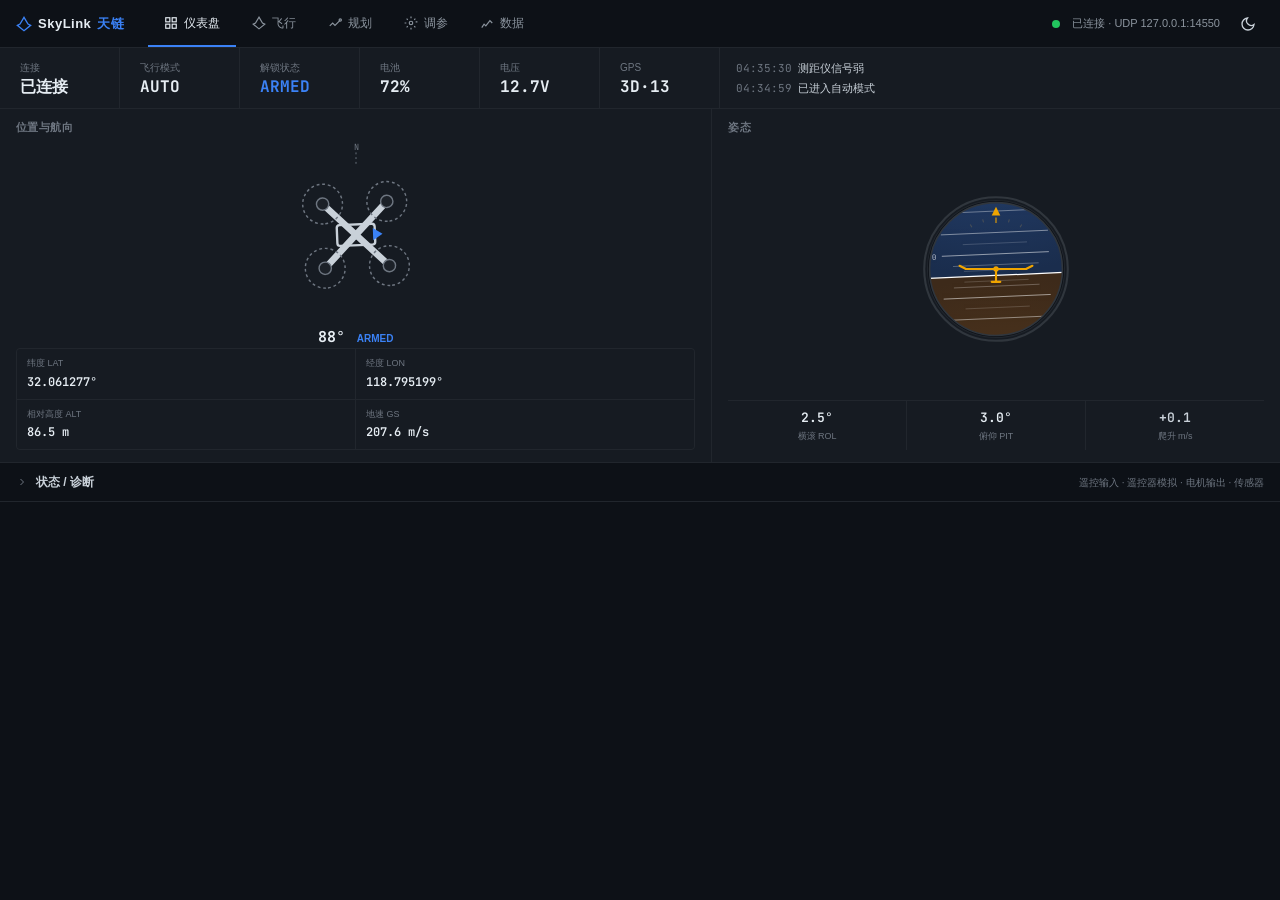
==== commit 258883e2: "操作可信度改造：安全动作分区+按住1.5s+状态确认框，状态三档颜色规则，调参页圆角密度收敛，波形图分组泳道+十字线+导出CSV，地图主角化，清除发光遗留" ====
--- a/交互界面原型.html
+++ b/交互界面原型.html
@@ -75,7 +75,7 @@
 .status-strip{display:flex;align-items:stretch;flex-wrap:wrap;background:var(--bg-panel);border-bottom:1px solid var(--border-default)}
 .ss-item{display:flex;flex-direction:column;justify-content:center;gap:3px;padding:12px 20px;border-right:1px solid var(--border-default);min-width:120px}
 .ss-val{color:var(--text-primary);font-family:var(--font-mono);font-size:16px;font-weight:700;line-height:1.15}
-.ss-val.ok{color:var(--success)}
+.ss-val.info{color:var(--primary)}
 .ss-val.warn{color:var(--warning)}
 .ss-val.err{color:var(--danger)}
 .ss-label{color:var(--text-muted);font-size:10px}
@@ -105,7 +105,7 @@
 .fv-north{fill:var(--text-muted);font-size:9px;font-family:var(--font-mono)}
 .frame-hdg{font-family:var(--font-mono);color:var(--text-primary);font-size:15px;font-weight:700}
 .frame-state{font-size:10px;font-weight:600}
-.frame-state.ok{color:var(--success)}
+.frame-state.ok{color:var(--primary)}
 .frame-state.off{color:var(--text-muted)}
 /* 位置数值 */
 .pos-grid{display:grid;grid-template-columns:1fr 1fr;gap:1px;background:var(--border-default);border:1px solid var(--border-default);border-radius:var(--radius-sm);overflow:hidden;flex-shrink:0}
@@ -190,7 +190,7 @@
 .fly-page{display:flex;flex-direction:column;height:100%}
 .fly-body{flex:1;position:relative;overflow:hidden}
 #flyMap{width:100%;height:100%}
-.fly-banner{position:absolute;top:12px;left:50%;transform:translateX(-50%);z-index:10;border-radius:20px;padding:5px 16px;font-size:12px;display:flex;align-items:center;gap:8px;transition:opacity .3s}
+.fly-banner{position:absolute;top:12px;left:50%;transform:translateX(-50%);z-index:10;border-radius:var(--radius-sm);padding:5px 16px;font-size:12px;display:flex;align-items:center;gap:8px;transition:opacity .3s}
 .info-banner{color:var(--info);background:var(--bg-base);opacity:.85;border:1px solid var(--border-default)}
 .warn-banner{color:var(--warning);background:#f59e0b1f;border:1px solid #f59e0b59}
 .banner-link{color:var(--text-link);cursor:pointer;text-decoration:underline}
@@ -203,10 +203,11 @@
 .hud-unit{color:var(--info);font-size:9px;margin-left:1px}
 .hud-sep{height:1px;background:var(--border-default);margin:4px 0}
 .hud-mode{text-align:center;padding:2px 6px;border-radius:4px;font-size:10px;font-weight:700;background:var(--bg-bar);color:var(--info)}
-.hud-mode.armed{color:var(--success);background:#22c55e26}
+.hud-mode.armed{color:var(--primary);background:#3b82f626}
 .alerts-panel{position:absolute;bottom:0;left:50%;transform:translateX(-50%);z-index:10;background:var(--bg-panel);border:1px solid var(--border-default);border-bottom:none;border-radius:var(--radius-md) var(--radius-md) 0 0;min-width:320px;max-width:520px}
 .alerts-header{padding:5px 12px;font-size:11px;display:flex;align-items:center;gap:8px;cursor:pointer}
-.alerts-header .alert-count{background:var(--bg-bar);border-radius:10px;padding:0 6px;font-size:10px}
+.alert-latest{flex:1;min-width:0;white-space:nowrap;overflow:hidden;text-overflow:ellipsis;color:var(--text-secondary);display:flex;gap:8px;align-items:baseline}
+.alerts-header .alert-count{background:var(--bg-bar);border-radius:4px;padding:0 6px;font-size:10px}
 .alerts-header .alert-count.warn{color:var(--warning);background:#f59e0b33}
 .alerts-body{max-height:130px;overflow-y:auto;padding:4px 0 6px}
 .alert-item{display:flex;gap:6px;padding:3px 12px;font-size:11px}
@@ -219,15 +220,37 @@
 .bh-label{color:var(--text-muted);font-size:9px}
 .bh-val{color:var(--text-primary);font-family:var(--font-mono);font-size:13px;font-weight:700}
 .bh-sep{width:1px;height:22px;background:var(--border-hover)}
-.cmd-bar{background:var(--bg-panel);border-top:1px solid var(--border-default);height:64px;padding:0 20px;display:flex;align-items:center;justify-content:center;gap:12px}
-.cmd-sep{width:1px;height:34px;background:var(--border-default);flex-shrink:0}
-.cmd-safe-label{font-size:10px;color:var(--text-muted);letter-spacing:.08em;flex-shrink:0}
-.cmd-safe{display:flex;gap:8px;padding:5px 8px;border:1px solid var(--border-default);border-radius:var(--radius-sm);background:var(--bg-bar)}
-.cmd-btn{min-width:90px;padding:8px 16px;border-radius:var(--radius-sm);font-size:13px;font-weight:600;transition:all .15s;border:1px solid var(--border-default);background:var(--bg-panel);color:var(--text-secondary)}
+.cmd-bar{background:var(--bg-panel);border-top:1px solid var(--border-default);height:64px;padding:0 16px;display:flex;align-items:center;justify-content:space-between;gap:16px}
+.cmd-left{display:flex;align-items:center;gap:10px;flex:1;min-width:0}
+.cmd-arm-ind{font-family:var(--font-mono);font-size:11px;font-weight:700;letter-spacing:.08em;color:var(--text-muted);border:1px solid var(--border-default);border-radius:var(--radius-sm);padding:3px 8px}
+.cmd-arm-ind.on{color:var(--primary);border-color:var(--primary)}
+.cmd-task{font-size:11px;color:var(--text-muted);white-space:nowrap;overflow:hidden;text-overflow:ellipsis}
+.cmd-primary{min-width:150px;padding:10px 26px;border-radius:var(--radius-sm);background:var(--primary);color:#fff;border:1px solid var(--primary);font-size:15px;font-weight:700;letter-spacing:.05em;cursor:pointer;flex-shrink:0}
+.cmd-primary:hover{filter:brightness(1.12)}
+.cmd-danger{display:flex;align-items:center;gap:8px;padding:6px 10px;border:1px solid var(--danger);border-radius:var(--radius-sm);background:#ef444410;flex-shrink:0}
+.cmd-danger-label{font-size:9px;color:var(--danger);letter-spacing:.04em;writing-mode:vertical-rl;line-height:1}
+.cmd-btn{min-width:76px;padding:8px 14px;border-radius:var(--radius-sm);font-size:13px;font-weight:600;transition:all .15s;border:1px solid var(--border-default);background:var(--bg-panel);color:var(--text-secondary)}
 .cmd-btn:hover{background:var(--bg-hover);color:var(--text-primary);border-color:var(--border-hover)}
 .cmd-btn.primary{background:var(--primary);color:#fff;border-color:var(--primary)}
 .cmd-btn.primary:hover{filter:brightness(1.1)}
 .cmd-btn.warn{background:var(--warning);color:#0d1117;border-color:var(--warning)}
+.cmd-btn.danger{border-color:var(--danger);color:var(--danger);background:var(--bg-panel)}
+.cmd-btn.danger:hover{background:var(--danger);color:#fff;border-color:var(--danger)}
+.cmd-btn.danger.strong{font-weight:700}
+.hold-btn{position:relative;overflow:hidden}
+.hold-fill{position:absolute;left:0;top:0;bottom:0;width:0;background:var(--danger);opacity:.3;pointer-events:none}
+.hold-btn.holding{color:#fff;background:var(--danger);border-color:var(--danger)}
+/* 指令确认模态框 */
+.modal-overlay{position:fixed;inset:0;background:#000000a0;z-index:9000;display:flex;align-items:center;justify-content:center}
+.modal-box{background:var(--bg-panel);border:1px solid var(--border-default);border-radius:6px;box-shadow:var(--shadow-pop);width:360px;max-width:90vw;padding:16px 18px}
+.modal-title{font-size:14px;font-weight:700;color:var(--text-primary);margin-bottom:8px}
+.modal-msg{font-size:12px;color:var(--text-secondary);line-height:1.6;margin-bottom:12px}
+.modal-state{display:grid;grid-template-columns:1fr 1fr;gap:1px;background:var(--border-default);border:1px solid var(--border-default);border-radius:var(--radius-sm);overflow:hidden;margin-bottom:14px}
+.modal-state>div{background:var(--bg-panel);padding:7px 10px;font-size:10px;color:var(--text-muted)}
+.modal-state b{display:block;font-size:13px;color:var(--text-primary);font-weight:600;margin-top:2px}
+.modal-actions{display:flex;gap:8px;justify-content:flex-end}
+.modal-actions .action-btn{flex:0 0 auto;padding:7px 18px;font-size:12px}
+.action-btn.danger{background:var(--danger);color:#fff;border-color:var(--danger)}
 .cmd-btn:disabled{opacity:.4;cursor:not-allowed}
 
 /* ===== Plan Page ===== */
@@ -298,10 +321,10 @@
 
 /* Frame cards */
 .frame-grid{display:grid;grid-template-columns:repeat(auto-fill,minmax(140px,1fr));gap:10px}
-.frame-card{background:var(--bg-panel);border:1px solid var(--border-default);border-radius:10px;padding:12px;cursor:pointer;transition:all .15s;display:flex;flex-direction:column;align-items:center;gap:6px}
+.frame-card{background:var(--bg-panel);border:1px solid var(--border-default);border-radius:var(--radius-sm);padding:10px;cursor:pointer;transition:all .15s;display:flex;flex-direction:column;align-items:center;gap:4px}
 .frame-card:hover{background:var(--bg-hover);border-color:var(--border-hover)}
 .frame-card.selected{background:var(--bg-hover);border-color:var(--primary)}
-.frame-card svg{width:60px;height:60px}
+.frame-card svg{width:44px;height:44px}
 .frame-name{font-size:13px;font-weight:600;color:var(--text-primary)}
 .frame-desc{font-size:10px;color:var(--info);text-align:center;line-height:1.4}
 .frame-params{font-size:10px;color:var(--text-muted);font-family:var(--font-mono)}
@@ -309,7 +332,7 @@
 
 /* Motor/RC cards */
 .motor-grid{display:grid;grid-template-columns:repeat(auto-fill,minmax(72px,1fr));gap:8px}
-.motor-card{background:var(--bg-panel);border:1px solid var(--border-default);border-radius:8px;padding:8px;display:flex;flex-direction:column;align-items:center;gap:4px;transition:border-color .15s}
+.motor-card{background:var(--bg-panel);border:1px solid var(--border-default);border-radius:var(--radius-sm);padding:8px;display:flex;flex-direction:column;align-items:center;gap:4px;transition:border-color .15s}
 .motor-card:hover{border-color:var(--border-hover)}
 .motor-card.off{opacity:.4}
 .motor-name{font-size:11px;font-weight:600;color:var(--text-primary)}
@@ -330,25 +353,25 @@
 .pid-modified{background:#3b82f60d}
 
 /* Calibration cards */
-.cal-card{background:var(--bg-panel);border:1px solid var(--border-default);border-radius:12px;max-width:480px;padding:32px 24px;text-align:center}
-.cal-icon{font-size:40px;margin-bottom:12px}
-.cal-title{font-size:18px;font-weight:600;color:var(--text-primary);margin-bottom:8px}
-.cal-desc{font-size:13px;color:var(--info);line-height:1.6;margin-bottom:20px}
-.cal-steps{display:flex;flex-direction:column;gap:8px;margin-bottom:20px}
-.cal-step{padding:10px;border-radius:6px;font-size:12px;display:flex;align-items:center;gap:8px}
+.cal-card{background:var(--bg-panel);border:1px solid var(--border-default);border-radius:var(--radius-sm);max-width:480px;padding:14px 16px;text-align:left}
+.cal-icon{display:none}
+.cal-title{font-size:14px;font-weight:600;color:var(--text-primary);margin-bottom:6px}
+.cal-desc{font-size:11px;color:var(--text-muted);line-height:1.6;margin-bottom:10px}
+.cal-steps{display:flex;flex-direction:column;gap:4px;margin-bottom:12px}
+.cal-step{padding:6px 10px;border-radius:4px;font-size:12px;display:flex;align-items:center;gap:8px}
 .cal-step.done{background:#22c55e0a;color:var(--success)}
 .cal-step.current{background:#3b82f60f;color:var(--primary);border:1px solid var(--primary)}
 .cal-step.pending{background:var(--bg-panel);color:var(--text-muted)}
 
 /* GPS/Baro/OptFlow/Rangefinder status cards */
-.status-cards{display:flex;gap:12px;flex-wrap:wrap;margin-bottom:16px}
-.status-card{background:var(--bg-panel);border:1px solid var(--border-default);border-radius:8px;padding:14px 20px;min-width:110px;text-align:center}
-.status-card-val{font-size:18px;font-weight:600;color:var(--text-primary);font-family:var(--font-mono)}
-.status-card-label{color:var(--info);margin-top:4px;font-size:11px}
+.status-cards{display:flex;gap:10px;flex-wrap:wrap;margin-bottom:12px}
+.status-card{background:var(--bg-panel);border:1px solid var(--border-default);border-radius:var(--radius-sm);padding:8px 12px;min-width:100px}
+.status-card-val{font-size:15px;font-weight:600;color:var(--text-primary);font-family:var(--font-mono)}
+.status-card-label{color:var(--text-muted);margin-top:2px;font-size:10px}
 
 /* OTA */
-.ota-warn{color:var(--highlight-warning);background:#e3b34114;border:1px solid #e3b3414d;border-radius:8px;padding:10px 14px;font-size:12px;line-height:1.6;margin-bottom:16px}
-.ota-drop{border:2px dashed var(--border-hover);border-radius:12px;padding:32px 20px;text-align:center;cursor:pointer;transition:all .15s}
+.ota-warn{color:var(--highlight-warning);background:#e3b34114;border:1px solid #e3b3414d;border-radius:var(--radius-sm);padding:8px 12px;font-size:11px;line-height:1.6;margin-bottom:12px}
+.ota-drop{border:2px dashed var(--border-hover);border-radius:var(--radius-lg);padding:16px;text-align:center;cursor:pointer;transition:all .15s}
 .ota-drop:hover{background:#3b82f608;border-color:var(--primary)}
 
 /* Param table */
@@ -420,7 +443,7 @@
 .flight-list-head{border-bottom:1px solid var(--border-default);padding:10px 14px;display:flex;align-items:center;justify-content:space-between}
 .flight-list-title{font-size:13px;font-weight:600;color:var(--text-primary)}
 .flight-list-body{flex:1;padding:6px;overflow-y:auto}
-.flight-item{border:1px solid transparent;border-radius:8px;margin-bottom:4px;padding:10px;transition:all .12s;cursor:pointer}
+.flight-item{border:1px solid transparent;border-radius:var(--radius-sm);margin-bottom:4px;padding:8px 10px;transition:all .12s;cursor:pointer}
 .flight-item:hover{background:var(--bg-hover)}
 .flight-item.active{background:var(--bg-hover);border-color:var(--primary)}
 .flight-item-id{color:var(--primary);font-family:var(--font-mono);font-size:11px;font-weight:700}
@@ -439,14 +462,13 @@
 .flight-stat-label{color:var(--info);margin-top:2px;font-size:10px}
 
 /* ===== AMap overrides ===== */
-.amap-info-content{background:var(--bg-panel)!important;color:var(--text-primary)!important;border:1px solid var(--border-default);border-radius:6px;font-size:11px;padding:8px 12px;box-shadow:0 4px 16px #00000073}
+.amap-info-content{background:var(--bg-panel)!important;color:var(--text-primary)!important;border:1px solid var(--border-default);border-radius:var(--radius-md);font-size:11px;padding:8px 12px;box-shadow:var(--shadow-pop)}
 .amap-info-close{display:none!important}
 .amap-info-sharp{border-top-color:var(--bg-panel)!important}
 
 /* Drone marker */
 .amap-drone-marker{width:40px;height:40px;cursor:pointer;position:relative}
-.amap-drone-marker svg{filter:drop-shadow(0 0 4px #3b82f6cc)}
-.amap-drone-marker .drone-alt-tag{position:absolute;top:-14px;left:50%;transform:translateX(-50%);background:var(--bg-panel);opacity:.92;color:var(--primary);font-size:9px;font-family:var(--font-mono);padding:1px 4px;border-radius:3px;border:1px solid var(--border-default);white-space:nowrap}
+.amap-drone-marker .drone-alt-tag{position:absolute;top:-14px;left:50%;transform:translateX(-50%);background:var(--bg-panel);color:var(--primary);font-size:9px;font-family:var(--font-mono);padding:1px 4px;border-radius:3px;border:1px solid var(--border-default);white-space:nowrap}
 
 /* Map controls */
 .map-ctrl-bar{position:absolute;top:10px;left:112px;z-index:10;display:flex;gap:6px}
@@ -497,12 +519,12 @@
   <div class="overview-page">
     <!-- 一级信息：全局状态条 -->
     <div class="status-strip">
-      <div class="ss-item"><span class="ss-label">连接</span><span class="ss-val ok" id="ssConn">已连接</span></div>
+      <div class="ss-item"><span class="ss-label">连接</span><span class="ss-val" id="ssConn">已连接</span></div>
       <div class="ss-item"><span class="ss-label">飞行模式</span><span class="ss-val" id="ssMode">AUTO</span></div>
-      <div class="ss-item"><span class="ss-label">解锁状态</span><span class="ss-val warn" id="ssArm">ARMED</span></div>
-      <div class="ss-item"><span class="ss-label">电池</span><span class="ss-val ok" id="ssBatt">72%</span></div>
+      <div class="ss-item"><span class="ss-label">解锁状态</span><span class="ss-val info" id="ssArm">ARMED</span></div>
+      <div class="ss-item"><span class="ss-label">电池</span><span class="ss-val" id="ssBatt">72%</span></div>
       <div class="ss-item"><span class="ss-label">电压</span><span class="ss-val" id="ssVolt">12.4V</span></div>
-      <div class="ss-item"><span class="ss-label">GPS</span><span class="ss-val ok" id="ssGps">3D·14</span></div>
+      <div class="ss-item"><span class="ss-label">GPS</span><span class="ss-val" id="ssGps">3D·14</span></div>
       <div class="ss-alerts" id="ssAlerts"></div>
     </div>
     <!-- 二级信息：主监测区 -->
@@ -747,21 +769,19 @@
       </div>
       <button class="adi-show hidden" id="adiShowBtn" onclick="toggleAdi()">◎ ADI</button>
       <div class="hud-right">
-        <div class="hud-row"><span class="hud-label">HDG</span><span><span class="hud-val mono" id="flyHdg">148</span><span class="hud-unit">°</span></span></div>
         <div class="hud-row"><span class="hud-label">ALT</span><span><span class="hud-val mono" id="flyAlt">86.2</span><span class="hud-unit">m</span></span></div>
         <div class="hud-row"><span class="hud-label">GS</span><span><span class="hud-val mono" id="flyGs">9.2</span><span class="hud-unit">m/s</span></span></div>
-        <div class="hud-row"><span class="hud-label">VS</span><span><span class="hud-val mono" id="flyVs" style="color: var(--success);">+0.8</span><span class="hud-unit">m/s</span></span></div>
-        <div class="hud-row"><span class="hud-label">ROL</span><span class="hud-val mono" id="flyRol">-0.7</span><span class="hud-unit">°</span></div>
-        <div class="hud-row"><span class="hud-label">PIT</span><span class="hud-val mono" id="flyPit">0.4</span><span class="hud-unit">°</span></div>
-        <div class="hud-sep"></div>
-        <div class="hud-mode armed" id="flyMode">AUTO</div>
-      </div>
-      <div class="alerts-panel">
+        <div class="hud-row"><span class="hud-label">BAT</span><span class="hud-val mono" id="flyBat">70%</span></div>
+        <div class="hud-row"><span class="hud-label">SAT</span><span class="hud-val mono" id="flySat">11</span></div>
+        <div class="hud-row"><span class="hud-label">TIME</span><span><span class="hud-val mono" id="flyTime">00:00</span><span class="hud-unit">min</span></span></div>
+      </div>
+      <div class="alerts-panel" id="alertsPanel">
         <div class="alerts-header" onclick="toggleAlerts()">
-          <span>系统消息</span>
-          <span><span class="alert-count warn" id="alertCount">2</span> <span id="alertChev">▾</span></span>
+          <span class="hud-mode armed" id="flyMode">AUTO</span>
+          <span class="alert-latest"><span class="alert-time" id="bhAlertTime">--:--:--</span><span id="bhAlertMsg">无告警</span></span>
+          <span><span class="alert-count warn" id="alertCount">2</span> <span id="alertChev">▸</span></span>
         </div>
-        <div class="alerts-body" id="alertBody">
+        <div class="alerts-body" id="alertBody" style="display:none">
           <div class="alert-item warn"><span class="alert-time">14:22:01</span><span>测距仪信号弱</span></div>
           <div class="alert-item info"><span class="alert-time">14:21:30</span><span>已进入自动模式</span></div>
           <div class="alert-item info"><span class="alert-time">14:20:15</span><span>任务已上传 6 航点</span></div>
@@ -769,33 +789,19 @@
         </div>
       </div>
     </div>
-    <div class="bottom-hud">
-      <div class="bh-item"><span class="bh-label">电池</span><span class="bh-val mono" id="bhBat" style="color:var(--success)">70%</span></div>
-      <div class="bh-sep"></div>
-      <div class="bh-item"><span class="bh-label">电压</span><span class="bh-val mono" id="bhV">12.7V</span></div>
-      <div class="bh-sep"></div>
-      <div class="bh-item"><span class="bh-label">GPS</span><span class="bh-val mono" id="bhGps" style="color:var(--success)">11颗</span></div>
-      <div class="bh-sep"></div>
-      <div class="bh-item"><span class="bh-label">HDOP</span><span class="bh-val mono" id="bhHdop">1.2</span></div>
-      <div class="bh-sep"></div>
-      <div class="bh-item"><span class="bh-label">RC</span><span class="bh-val mono" id="bhRc">89%</span></div>
-      <div class="bh-sep"></div>
-      <div class="bh-item"><span class="bh-label">飞行时间</span><span class="bh-val mono" id="bhFlightTime" style="color:var(--primary)">00:00:00</span></div>
-      <div class="bh-sep"></div>
-      <div class="bh-item"><span class="bh-label">LAT</span><span class="bh-val mono" id="bhLat">32.0603°</span></div>
-      <div class="bh-sep"></div>
-      <div class="bh-item"><span class="bh-label">LON</span><span class="bh-val mono" id="bhLon">118.7921°</span></div>
-    </div>
     <div class="cmd-bar">
-      <button class="cmd-btn primary" onclick="flyCmd('起飞','起飞至默认高度 2 米，确认？')">起飞</button>
-      <button class="cmd-btn" onclick="flyCmd('任务','将按任务列表依次飞行，确认开始任务？')">任务</button>
-      <div class="cmd-sep"></div>
-      <span class="cmd-safe-label">安全操作</span>
-      <div class="cmd-safe">
-        <button class="cmd-btn warn" onclick="flyCmd('解锁','解锁后电机将启动，请确保周围安全！确认解锁？')">解锁</button>
-        <button class="cmd-btn" onclick="flyCmd('悬停','将在当前位置悬停，确认？')">悬停</button>
-        <button class="cmd-btn" onclick="flyCmd('降落','将在当前位置原地降落，确认？')">降落</button>
-        <button class="cmd-btn" onclick="flyCmd('返航','将返回起飞点（RTL），确认？')">返航</button>
+      <div class="cmd-left">
+        <span class="cmd-arm-ind" id="cmdArm">ARMED</span>
+        <span class="cmd-task mono" id="cmdTask">任务 6 航点 · 已上传</span>
+        <button class="cmd-btn" onclick="cmdHover()">悬停</button>
+        <button class="cmd-btn" onclick="cmdArmToggle()" id="btnArmToggle">解锁</button>
+      </div>
+      <button class="cmd-primary" onclick="cmdTakeoff()">▲ 起飞</button>
+      <div class="cmd-danger">
+        <span class="cmd-danger-label">安全 · 按住1.5s</span>
+        <button class="cmd-btn danger hold-btn" data-hold="cmdRtl">返航</button>
+        <button class="cmd-btn danger hold-btn" data-hold="cmdLand">降落</button>
+        <button class="cmd-btn danger hold-btn strong" data-hold="cmdKill">紧急停机</button>
       </div>
     </div>
   </div>
@@ -920,9 +926,7 @@
         <div class="setup-menu-item" onclick="setupSection(this,'firmware')"><svg viewBox="0 0 24 24" fill="none" stroke="currentColor" stroke-width="2"><path d="M12 2 L22 12 L12 22 L2 12 Z"></path><path d="M12 8v5"></path><path d="M10 15h4"></path></svg>固件升级</div>
       </div>
     </div>
-    <div class="setup-content" id="setupContent"><div class="setup-section active"><div class="setup-section-title">机架类型</div><div class="setup-section-sub">选择机架后点击应用，重启飞控生效 · FRAME_CLASS / FRAME_TYPE</div>
-      <div style="margin-bottom:12px"><button class="action-btn">读取当前</button></div>
-      <div class="frame-grid" id="frameGrid"><div class="frame-card selected" onclick="selectFrame(this)"><svg viewBox="0 0 60 60"><line x1="15" y1="15" x2="45" y2="45" stroke="#30363d" stroke-width="2"></line><line x1="45" y1="15" x2="15" y2="45" stroke="#30363d" stroke-width="2"></line><circle cx="15" cy="15" r="6" fill="#1c2128" stroke="#4b8bf5"></circle><circle cx="45" cy="15" r="6" fill="#1c2128" stroke="#ef4444"></circle><circle cx="15" cy="45" r="6" fill="#1c2128" stroke="#ef4444"></circle><circle cx="45" cy="45" r="6" fill="#1c2128" stroke="#4b8bf5"></circle><rect x="25" y="25" width="10" height="10" rx="2" fill="#21262d" stroke="#4b8bf5"></rect></svg><div class="frame-name">四旋翼 X</div><div class="frame-desc">标准 X 型四旋翼</div><div class="frame-params">CLASS=1 TYPE=1</div><div class="frame-badge"><svg viewBox="0 0 24 24" fill="none" stroke="currentColor" stroke-width="3" width="10" height="10"><path d="M20 6 L9 17 L4 12"></path></svg> 当前</div></div><div class="frame-card" onclick="selectFrame(this)"><svg viewBox="0 0 60 60"><line x1="15" y1="15" x2="45" y2="45" stroke="#30363d" stroke-width="2"></line><line x1="45" y1="15" x2="15" y2="45" stroke="#30363d" stroke-width="2"></line><circle cx="15" cy="15" r="6" fill="#1c2128" stroke="#4b8bf5"></circle><circle cx="45" cy="15" r="6" fill="#1c2128" stroke="#ef4444"></circle><circle cx="15" cy="45" r="6" fill="#1c2128" stroke="#4b8bf5"></circle><circle cx="45" cy="45" r="6" fill="#1c2128" stroke="#ef4444"></circle><rect x="25" y="25" width="10" height="10" rx="2" fill="#21262d" stroke="#4b8bf5"></rect></svg><div class="frame-name">四旋翼 +</div><div class="frame-desc">十字型四旋翼</div><div class="frame-params">CLASS=1 TYPE=0</div></div><div class="frame-card" onclick="selectFrame(this)"><svg viewBox="0 0 60 60"><circle cx="30" cy="30" r="20" fill="none" stroke="#30363d" stroke-width="2"></circle><circle cx="30" cy="10" r="5" fill="#1c2128" stroke="#4b8bf5"></circle><circle cx="48" cy="40" r="5" fill="#1c2128" stroke="#ef4444"></circle><circle cx="12" cy="40" r="5" fill="#1c2128" stroke="#ef4444"></circle><rect x="25" y="25" width="10" height="10" rx="2" fill="#21262d" stroke="#4b8bf5"></rect></svg><div class="frame-name">六旋翼 X</div><div class="frame-desc">标准 X 型六旋翼</div><div class="frame-params">CLASS=3 TYPE=1</div></div><div class="frame-card" onclick="selectFrame(this)"><svg viewBox="0 0 60 60"><circle cx="30" cy="30" r="20" fill="none" stroke="#30363d" stroke-width="2"></circle><circle cx="30" cy="10" r="5" fill="#1c2128" stroke="#4b8bf5"></circle><circle cx="48" cy="40" r="5" fill="#1c2128" stroke="#ef4444"></circle><circle cx="12" cy="40" r="5" fill="#1c2128" stroke="#ef4444"></circle><rect x="25" y="25" width="10" height="10" rx="2" fill="#21262d" stroke="#4b8bf5"></rect></svg><div class="frame-name">八旋翼 X</div><div class="frame-desc">标准 X 型八旋翼</div><div class="frame-params">CLASS=7 TYPE=1</div></div><div class="frame-card" onclick="selectFrame(this)"><svg viewBox="0 0 60 60"><circle cx="30" cy="30" r="20" fill="none" stroke="#30363d" stroke-width="2"></circle><circle cx="30" cy="10" r="5" fill="#1c2128" stroke="#4b8bf5"></circle><circle cx="48" cy="40" r="5" fill="#1c2128" stroke="#ef4444"></circle><circle cx="12" cy="40" r="5" fill="#1c2128" stroke="#ef4444"></circle><rect x="25" y="25" width="10" height="10" rx="2" fill="#21262d" stroke="#4b8bf5"></rect></svg><div class="frame-name">三旋翼 Y</div><div class="frame-desc">Y 型三旋翼</div><div class="frame-params">CLASS=2 TYPE=0</div></div></div></div></div>
+    <div class="setup-content" id="setupContent"></div>
   </div>
 </div>
 
@@ -945,6 +949,7 @@
           <div class="tb-divider"></div>
           <button class="wave-tr-btn" onclick="togglePause(this)">⏸ 暂停</button>
           <button class="wave-tr-btn" onclick="clearWave()">清空</button>
+          <button class="wave-tr-btn" onclick="exportWave()">导出CSV</button>
           <span class="stat-info" id="waveStat">4 通道 · 179 样本</span>
         </div>
         <div class="wave-body">
@@ -1007,6 +1012,24 @@
   </div>
 </div>
 
+<!-- 指令确认模态框 -->
+<div class="modal-overlay hidden" id="cmdConfirmOverlay" onclick="if(event.target===this)cmdConfirmClose()">
+  <div class="modal-box">
+    <div class="modal-title" id="ccTitle">指令确认</div>
+    <div class="modal-msg" id="ccMsg"></div>
+    <div class="modal-state">
+      <div>当前高度<b class="mono" id="ccAlt">—</b></div>
+      <div>飞行模式<b class="mono" id="ccMode">—</b></div>
+      <div>电池<b class="mono" id="ccBatt">—</b></div>
+      <div>解锁状态<b class="mono" id="ccArm">—</b></div>
+    </div>
+    <div class="modal-actions">
+      <button class="action-btn" onclick="cmdConfirmClose()">取消</button>
+      <button class="action-btn danger" onclick="cmdConfirmOk()">确认执行</button>
+    </div>
+  </div>
+</div>
+
 <script src="https://webapi.amap.com/maps?v=2.0&amp;key=e8327a3b1618e6d0c100ee550c824af3&amp;plugin=AMap.Scale,AMap.ControlBar,AMap.TileLayer.Satellite,AMap.InfoWindow,AMap.Marker,AMap.Polyline"></script>
 <script>
 /* ===== Global State ===== */
@@ -1153,19 +1176,19 @@
 /* ===== Overview Update（任务关键型控制台：一级状态条 → 二级主监测区 → 三级诊断） ===== */
 function updateOverview(){
   var el;
-  /* 一级：全局状态条 */
+  /* 一级：全局状态条（三档规则：正常灰白 / 关注黄 / 处置红；ARMED为蓝色中性强调） */
   el=document.getElementById('ssConn');
-  if(el){el.textContent=state.connected?'已连接':'断开';el.className='ss-val '+(state.connected?'ok':'err');}
+  if(el){el.textContent=state.connected?'已连接':'断开';el.className='ss-val '+(state.connected?'':'err');}
   el=document.getElementById('ssMode');
   if(el)el.textContent=state.mode;
   el=document.getElementById('ssArm');
-  if(el){el.textContent=state.armed?'ARMED':'DISARMED';el.className='ss-val '+(state.armed?'warn':'');}
+  if(el){el.textContent=state.armed?'ARMED':'DISARMED';el.className='ss-val '+(state.armed?'info':'');}
   el=document.getElementById('ssBatt');
-  if(el){el.textContent=Math.round(state.remaining)+'%';el.className='ss-val '+(state.remaining<=20?'err':state.remaining<=40?'warn':'ok');}
+  if(el){el.textContent=Math.round(state.remaining)+'%';el.className='ss-val '+(state.remaining<=20?'err':state.remaining<=40?'warn':'');}
   el=document.getElementById('ssVolt');
   if(el){el.textContent=state.voltageV.toFixed(1)+'V';el.className='ss-val '+(state.voltageV<10.5?'err':state.voltageV<11.1?'warn':'');}
   el=document.getElementById('ssGps');
-  if(el)el.textContent=(state.fixType>=3?state.fixType+'D':'NO FIX')+'·'+state.satellites;
+  if(el){el.textContent=(state.fixType>=3?state.fixType+'D':'NO FIX')+'·'+state.satellites;el.className='ss-val '+((state.hdop>2||state.satellites<8)?'warn':'');}
   /* 一级：最新告警（最多两条） */
   var sa=document.getElementById('ssAlerts');
   if(sa){
@@ -1277,7 +1300,6 @@
     // Home marker
     var homeEl=document.createElement('div');
     homeEl.innerHTML='<svg width="28" height="28" viewBox="0 0 24 24" fill="none" stroke="#22c55e" stroke-width="2"><path d="M3 11l9-8 9 8"/><path d="M5 10v10h14V10"/><circle cx="12" cy="14" r="2" fill="#22c55e"/></svg>';
-    homeEl.style.filter='drop-shadow(0 0 3px #22c55e88)';
     homeMarkerFly=new AMap.Marker({position:[state.homeLon,state.homeLat],content:homeEl,anchor:'center',zIndex:50});
     homeMarkerFly.setMap(flyMap);
     // Update drone icon rotation whenever the view changes
@@ -1309,41 +1331,99 @@
   b.style.display=b.style.display==='none'?'block':'none';
   c.textContent=b.style.display==='none'?'▸':'▾';
 }
-function flyCmd(cmd,msg){
-  if(confirm('[!] '+cmd+'\n\n'+msg)) toast('已发送 '+cmd+' 指令');
-}
+/* ===== 安全动作指令系统：二次确认 + 按住1.5s执行 ===== */
+var cmdConfirmCb=null;
+function cmdConfirm(title,msg,onOk){
+  document.getElementById('ccTitle').textContent=title;
+  document.getElementById('ccMsg').textContent=msg;
+  document.getElementById('ccAlt').textContent=state.relAltM.toFixed(1)+' m';
+  document.getElementById('ccMode').textContent=state.mode;
+  document.getElementById('ccBatt').textContent=Math.round(state.remaining)+'% · '+state.voltageV.toFixed(1)+'V';
+  document.getElementById('ccArm').textContent=state.armed?'ARMED':'DISARMED';
+  cmdConfirmCb=onOk||null;
+  document.getElementById('cmdConfirmOverlay').classList.remove('hidden');
+}
+function cmdConfirmClose(){document.getElementById('cmdConfirmOverlay').classList.add('hidden');cmdConfirmCb=null;}
+function cmdConfirmOk(){var cb=cmdConfirmCb;cmdConfirmClose();if(cb)cb();}
+function cmdTakeoff(){
+  cmdConfirm('起飞确认','无人机将爬升至默认高度 2 米并进入悬停。起飞前请确认桨叶范围内无人员与障碍物。',function(){
+    toast('已发送 起飞 指令');
+  });
+}
+function cmdArmToggle(){
+  if(!state.armed){
+    cmdConfirm('解锁确认','解锁后电机将立即进入待转状态，存在高速旋转风险。请确保周围安全。',function(){
+      state.armed=true;toast('飞控已解锁');updateCmdBar();
+    });
+  }else{
+    cmdConfirm('上锁确认','上锁后电机将停止响应。请确认无人机已着陆且无人接触。',function(){
+      state.armed=false;state.armedTime=0;toast('飞控已上锁');updateCmdBar();
+    });
+  }
+}
+function cmdHover(){state.mode='LOITER';toast('已发送 悬停 指令 · LOITER');updateCmdBar();}
+/* 以下为红色安全区动作：按住 1.5 秒执行 */
+function cmdRtl(){state.mode='RTL';toast('已发送 返航 指令 · RTL');updateCmdBar();}
+function cmdLand(){state.mode='LAND';toast('已发送 降落 指令 · LAND');updateCmdBar();}
+function cmdKill(){state.armed=false;state.armedTime=0;toast('紧急停机已执行 · 电机已锁定','err');updateCmdBar();}
+function updateCmdBar(){
+  var arm=document.getElementById('cmdArm');
+  if(arm){arm.textContent=state.armed?'ARMED':'DISARMED';arm.classList.toggle('on',state.armed);}
+  var bt=document.getElementById('btnArmToggle');
+  if(bt)bt.textContent=state.armed?'上锁':'解锁';
+  var fm=document.getElementById('flyMode');
+  if(fm){fm.textContent=state.mode;fm.classList.toggle('armed',state.armed)}
+  var ct=document.getElementById('cmdTask');
+  if(ct)ct.textContent='任务 6 航点 · '+(state.armed?'进行中':'已上传');
+}
+function initHoldBtns(){
+  document.querySelectorAll('.hold-btn').forEach(function(btn){
+    var fill=document.createElement('span');fill.className='hold-fill';btn.appendChild(fill);
+    var timer=null;
+    function reset(){if(timer){clearTimeout(timer);timer=null}btn.classList.remove('holding');fill.style.transition='none';fill.style.width='0'}
+    function start(e){
+      e.preventDefault();if(timer)return;
+      reset();void fill.offsetWidth;
+      btn.classList.add('holding');
+      fill.style.transition='width 1.5s linear';fill.style.width='100%';
+      timer=setTimeout(function(){reset();var fn=window[btn.getAttribute('data-hold')];if(typeof fn==='function')fn()},1500);
+    }
+    btn.addEventListener('mousedown',start);
+    btn.addEventListener('touchstart',start,{passive:false});
+    ['mouseup','mouseleave','touchend','touchcancel'].forEach(function(ev){btn.addEventListener(ev,reset)});
+  });
+}
+document.addEventListener('keydown',function(e){if(e.key==='Escape')cmdConfirmClose();});
+initHoldBtns();
+updateCmdBar();
 function updateFlyPage(){
   var set=(id,v)=>{var e=document.getElementById(id);if(e)e.textContent=v};
-  set('flyHdg',state.heading.toFixed(0));
   set('flyAlt',state.relAltM.toFixed(1));
   set('flyGs',state.speedMs.toFixed(1));
-  set('flyVs',(state.climbRate>=0?'+':'')+state.climbRate.toFixed(1));
-  var vsEl=document.getElementById('flyVs');
-  if(vsEl)vsEl.style.color=state.climbRate>0.2?'var(--success)':state.climbRate<-0.2?'var(--danger)':'var(--info)';
-  set('flyRol',state.rollDeg.toFixed(1));
-  set('flyPit',state.pitchDeg.toFixed(1));
-  set('bhBat',Math.round(state.remaining)+'%');
-  var bhBat=document.getElementById('bhBat');
-  if(bhBat)bhBat.style.color=state.remaining<15?'var(--danger)':state.remaining<30?'var(--warning)':'var(--success)';
-  set('bhV',state.voltageV.toFixed(1)+'V');
-  var bhV=document.getElementById('bhV');
-  if(bhV)bhV.style.color=state.voltageV<10.5?'var(--danger)':state.voltageV<11.1?'var(--warning)':'var(--text-primary)';
-  set('bhGps',state.satellites+'颗');
-  set('bhHdop',state.hdop.toFixed(1));
-  var bhHdop=document.getElementById('bhHdop');
-  if(bhHdop)bhHdop.style.color=state.hdop>2.0?'var(--danger)':state.hdop>1.5?'var(--warning)':'var(--success)';
-  set('bhRc',state.signalPct+'%');
-  // Flight timer
+  /* 三档规则：正常灰白 / 关注黄 / 处置红 */
+  set('flyBat',Math.round(state.remaining)+'%');
+  var batEl=document.getElementById('flyBat');
+  if(batEl)batEl.style.color=state.remaining<=20?'var(--danger)':state.remaining<=40?'var(--warning)':'';
+  set('flySat',state.satellites);
+  var satEl=document.getElementById('flySat');
+  if(satEl)satEl.style.color=(state.hdop>2||state.satellites<8)?'var(--warning)':'';
+  /* 飞行时间 */
   if(state.armed){
     if(!state.armedTime)state.armedTime=Date.now();
     state.flightTime=Math.floor((Date.now()-state.armedTime)/1000);
   }
-  var hh=Math.floor(state.flightTime/3600),mm=Math.floor((state.flightTime%3600)/60),ss=state.flightTime%60;
-  set('bhFlightTime',(hh<10?'0':'')+hh+':'+(mm<10?'0':'')+mm+':'+(ss<10?'0':'')+ss);
-  set('bhLat',state.lat.toFixed(4)+'°');
-  set('bhLon',state.lon.toFixed(4)+'°');
-  var fm=document.getElementById('flyMode');
-  if(fm){fm.textContent=state.mode;fm.classList.toggle('armed',state.armed)}
+  var fmin=Math.floor(state.flightTime/60),fsec=state.flightTime%60;
+  set('flyTime',(fmin<10?'0':'')+fmin+':'+(fsec<10?'0':'')+fsec);
+  /* 底部一行：模式状态 + 最新告警（点击展开详情） */
+  var a0=alerts[0];
+  if(a0){
+    var ad=new Date(a0.timestamp);
+    set('bhAlertTime',String(ad.getHours()).padStart(2,'0')+':'+String(ad.getMinutes()).padStart(2,'0')+':'+String(ad.getSeconds()).padStart(2,'0'));
+    set('bhAlertMsg',a0.message);
+    var cnt=document.getElementById('alertCount');
+    if(cnt)cnt.textContent=alerts.length;
+  }
+  updateCmdBar();
   var adiBall=document.getElementById('adiBallFly');
   if(adiBall)adiBall.setAttribute('transform','rotate('+(-state.rollDeg)+' 82 82) translate(0 '+(state.pitchDeg*2)+')');
   if(droneMarkerFly&&flyMap&&!isNaN(state.lon)&&!isNaN(state.lat)){
@@ -1600,7 +1680,7 @@
       <div class="frame-grid" id="frameGrid"></div></div>`,
     motor:`<div class="setup-section active"><div class="setup-section-title">电机输出</div><div class="setup-section-sub">SERVO_OUTPUT_RAW · M1–M12</div><div class="motor-grid" id="setupMotorGrid"></div></div>`,
     rc:`<div class="setup-section active"><div class="setup-section-title">遥控通道</div><div class="setup-section-sub">RC_CHANNELS_RAW</div>
-      <div style="display:flex;gap:12px;margin-bottom:12px"><span class="badge" style="color:var(--success);background:#22c55e14;padding:2px 8px;border-radius:10px;font-size:11px">12 通道</span><span style="color:var(--info);font-size:12px">RSSI: 88%</span></div>
+      <div style="display:flex;gap:12px;margin-bottom:12px"><span class="badge" style="color:var(--success);background:#22c55e14;padding:2px 8px;border-radius:4px;font-size:11px">12 通道</span><span style="color:var(--info);font-size:12px">RSSI: 88%</span></div>
       <div id="setupRcList"></div></div>`,
     ports:`<div class="setup-section active"><div class="setup-section-title">端口设置</div><div class="setup-section-sub">SERIAL1-6 协议/波特率配置</div>
       <div style="margin-bottom:12px"><button class="action-btn">读取全部</button></div>
@@ -1639,33 +1719,33 @@
       <button class="action-btn primary" onclick="compassCal()">开始校准</button></div></div>`,
     gps:`<div class="setup-section active"><div class="setup-section-title">GPS 状态</div><div class="setup-section-sub">GPS_RAW_INT · GLOBAL_POSITION_INT</div>
       <div class="status-cards">
-        <div class="status-card"><div class="status-card-val" style="color:var(--success)">3D</div><div class="status-card-label">定位类型</div></div>
-        <div class="status-card"><div class="status-card-val" style="color:var(--success)">14</div><div class="status-card-label">可见卫星</div></div>
-        <div class="status-card"><div class="status-card-val" style="color:var(--success)">1.20</div><div class="status-card-label">HDOP</div></div>
+        <div class="status-card"><div class="status-card-val">3D</div><div class="status-card-label">定位类型</div></div>
+        <div class="status-card"><div class="status-card-val">14</div><div class="status-card-label">可见卫星</div></div>
+        <div class="status-card"><div class="status-card-val">1.20</div><div class="status-card-label">HDOP</div></div>
         <div class="status-card"><div class="status-card-val">8.2</div><div class="status-card-label">地速 m/s</div></div>
       </div>
-      <div style="background:var(--bg-panel);border:1px solid var(--border-default);border-radius:8px;padding:12px 14px;max-width:400px">
-        <div style="font-size:11px;color:var(--info);margin-bottom:8px">当前坐标</div>
+      <div style="background:var(--bg-panel);border:1px solid var(--border-default);border-radius:var(--radius-sm);padding:12px 14px;max-width:400px">
+        <div style="font-size:11px;color:var(--text-muted);margin-bottom:8px">当前坐标</div>
         <div style="display:grid;grid-template-columns:1fr 1fr;gap:8px;font-size:12px">
-          <div><span style="color:var(--info)">纬度 LAT: </span><span class="mono" id="gpsLat">32.0612000°</span></div>
-          <div><span style="color:var(--info)">经度 LON: </span><span class="mono" id="gpsLon">118.7930000°</span></div>
-          <div><span style="color:var(--info)">海拔 ALT: </span><span class="mono">86.40 m</span></div>
-          <div><span style="color:var(--info)">航向: </span><span class="mono">128.0°</span></div>
+          <div><span style="color:var(--text-muted)">纬度 LAT: </span><span class="mono" id="gpsLat">32.0612000°</span></div>
+          <div><span style="color:var(--text-muted)">经度 LON: </span><span class="mono" id="gpsLon">118.7930000°</span></div>
+          <div><span style="color:var(--text-muted)">海拔 ALT: </span><span class="mono">86.40 m</span></div>
+          <div><span style="color:var(--text-muted)">航向: </span><span class="mono">128.0°</span></div>
         </div>
       </div>
       <div style="color:var(--text-muted);font-size:11px;margin-top:12px">3D Fix 至少需要 4 颗卫星，建议 6 颗以上起飞 · HDOP &lt; 1.0 优秀 · HDOP &lt; 2.0 良好</div>
       </div>`,
     baro:`<div class="setup-section active"><div class="setup-section-title">气压计</div><div class="setup-section-sub">SCALED_PRESSURE · SYS_STATUS</div>
       <div class="status-cards">
-        <div class="status-card"><div class="status-card-val" style="color:var(--success)">正常</div><div class="status-card-label">健康状态</div></div>
+        <div class="status-card"><div class="status-card-val">正常</div><div class="status-card-label">健康状态</div></div>
         <div class="status-card"><div class="status-card-val">1013.2</div><div class="status-card-label">气压 hPa</div></div>
         <div class="status-card"><div class="status-card-val">26.5</div><div class="status-card-label">温度 °C</div></div>
       </div>
-      <div style="background:var(--bg-panel);border:1px solid var(--border-default);border-radius:6px;padding:10px 14px;font-size:12px;color:var(--text-muted);max-width:480px">气压计校准在飞控上电时自动完成，无需手动操作。修改传感器类型后需重启飞控生效。</div>
+      <div style="background:var(--bg-panel);border:1px solid var(--border-default);border-radius:var(--radius-sm);padding:10px 14px;font-size:12px;color:var(--text-muted);max-width:480px">气压计校准在飞控上电时自动完成，无需手动操作。修改传感器类型后需重启飞控生效。</div>
       </div>`,
     optflow:`<div class="setup-section active"><div class="setup-section-title">光流传感器</div><div class="setup-section-sub">OPTICAL_FLOW (id:100)</div>
       <div class="status-cards">
-        <div class="status-card"><div class="status-card-val" style="color:var(--success)">98%</div><div class="status-card-label">质量</div></div>
+        <div class="status-card"><div class="status-card-val">98%</div><div class="status-card-label">质量</div></div>
         <div class="status-card"><div class="status-card-val">0.012</div><div class="status-card-label">X速度 m/s</div></div>
         <div class="status-card"><div class="status-card-val">-0.008</div><div class="status-card-label">Y速度 m/s</div></div>
         <div class="status-card"><div class="status-card-val">0.82</div><div class="status-card-label">地面距离 m</div></div>
@@ -1679,7 +1759,7 @@
       </div></div>`,
     params:`<div class="setup-section active"><div class="setup-section-title">参数列表</div><div class="setup-section-sub">MAVLink 参数协议 · PARAM_VALUE</div>
       <div class="param-search"><input type="text" placeholder="搜索参数名..." oninput="filterParams(this.value)"><span style="color:var(--info);font-size:12px" id="paramStat">0 / 0 个参数</span></div>
-      <div style="max-height:calc(100vh - 200px);overflow:auto;border:1px solid var(--border-default);border-radius:6px">
+      <div style="max-height:calc(100vh - 200px);overflow:auto;border:1px solid var(--border-default);border-radius:var(--radius-sm)">
       <table class="param-table"><thead><tr><th>参数名</th><th>值</th><th>类型</th><th>操作</th></tr></thead><tbody id="paramTbody"></tbody></table>
       </div></div>`,
     firmware:`<div class="setup-section active"><div class="setup-section-title">固件升级（OTA）</div><div class="setup-section-sub">HTTP OTA 升级 · POST /update</div>
@@ -1713,7 +1793,7 @@
       '<circle cx="45" cy="45" r="6" fill="#1c2128" stroke="'+(f.cw&&f.cw.includes(3)?'#4b8bf5':'#ef4444')+'"/>'
       :'<circle cx="30" cy="30" r="20" fill="none" stroke="#30363d" stroke-width="2"/><circle cx="30" cy="10" r="5" fill="#1c2128" stroke="#4b8bf5"/><circle cx="48" cy="40" r="5" fill="#1c2128" stroke="#ef4444"/><circle cx="12" cy="40" r="5" fill="#1c2128" stroke="#ef4444"/>')+
     '<rect x="25" y="25" width="10" height="10" rx="2" fill="#21262d" stroke="#4b8bf5"/></svg>'+
-    '<div class="frame-name">'+f.name+'</div><div class="frame-desc">'+f.desc+'</div>'+
+    '<div class="frame-name">'+f.name+'</div>'+
     '<div class="frame-params">CLASS='+f.cls+' TYPE='+f.typ+'</div>'+(i===0?'<div class="frame-badge"><svg viewBox="0 0 24 24" fill="none" stroke="currentColor" stroke-width="3" width="10" height="10"><path d="M20 6 L9 17 L4 12"/></svg> 当前</div>':'')+
     '</div>'
   ).join('');
@@ -1784,6 +1864,7 @@
 
 /* ===== Data Page: Waveform Monitor ===== */
 var waveCanvas,waveCtx,waveData={},waveChannels,waveTimeRange=5,wavePaused=false,waveSampleCount=0;
+var waveHoverX=-1,waveHoverY=-1;
 waveChannels=[
   {key:'roll',label:'横滚 Roll',unit:'°',group:'姿态',color:'#3b82f6',enabled:true},
   {key:'pitch',label:'俯仰 Pitch',unit:'°',group:'姿态',color:'#22c55e',enabled:true},
@@ -1802,6 +1883,9 @@
   waveCanvas=document.getElementById('waveCanvas');waveCtx=waveCanvas.getContext('2d');
   function resize(){var p=waveCanvas.parentElement;waveCanvas.width=p.offsetWidth;waveCanvas.height=p.offsetHeight}
   resize();new ResizeObserver(resize).observe(waveCanvas.parentElement);
+  /* 悬停十字线 */
+  waveCanvas.addEventListener('mousemove',function(e){var r=waveCanvas.getBoundingClientRect();waveHoverX=e.clientX-r.left;waveHoverY=e.clientY-r.top;});
+  waveCanvas.addEventListener('mouseleave',function(){waveHoverX=-1;});
   // Sidebar
   var sb=document.getElementById('waveSidebar');var groups={};
   waveChannels.forEach(ch=>{if(!groups[ch.group])groups[ch.group]=[];groups[ch.group].push(ch)});
@@ -1853,39 +1937,116 @@
   if(!waveCtx)return;
   var w=waveCanvas.width,h=waveCanvas.height;
   waveCtx.clearRect(0,0,w,h);
-  // Grid (theme-aware)
-  var gridColor=getComputedStyle(document.documentElement).getPropertyValue('--border-default').trim()||'#21262d';
-  waveCtx.strokeStyle=gridColor;waveCtx.lineWidth=1;
-  for(var i=0;i<=4;i++){waveCtx.beginPath();waveCtx.moveTo(60,i*h/4);waveCtx.lineTo(w-20,i*h/4);waveCtx.stroke()}
-  // Each enabled channel
-  var now=Date.now();var windowMs=waveTimeRange*1000;
+  var now=Date.now(),windowMs=waveTimeRange*1000;
+  var css=getComputedStyle(document.documentElement);
+  var gridColor=css.getPropertyValue('--border-default').trim()||'#21262d';
+  var labelColor=css.getPropertyValue('--text-muted').trim()||'#8b949e';
+  var L=64,R=w-16;
   var enabled=waveChannels.filter(c=>c.enabled);
-  if(enabled.length===0)return;
-  // Find min/max across all enabled
-  var allVals=[];
+  if(enabled.length===0){
+    waveCtx.fillStyle=labelColor;waveCtx.font='11px JetBrains Mono';
+    waveCtx.fillText('在右侧选择要记录的通道',w/2-80,h/2);
+    return;
+  }
+  /* 按组分泳道：姿态 / 飞行 / 电池 / GPS 各自独立纵轴量程 */
+  var groups=[],gmap={};
   enabled.forEach(ch=>{
-    (waveData[ch.key]||[]).forEach(d=>{if(d.t>now-windowMs)allVals.push(d.v)});
+    if(!gmap[ch.group]){gmap[ch.group]={name:ch.group,unit:ch.unit,chs:[]};groups.push(gmap[ch.group]);}
+    gmap[ch.group].chs.push(ch);
   });
-  if(allVals.length===0)return;
-  var mn=Math.min.apply(null,allVals),mx=Math.max.apply(null,allVals);
-  var range=mx-mn||1;mn-=range*0.1;mx+=range*0.1;range=mx-mn;
-  // Draw channels
-  enabled.forEach(ch=>{
-    var data=(waveData[ch.key]||[]).filter(d=>d.t>now-windowMs);
-    if(data.length<2)return;
-    waveCtx.strokeStyle=ch.color;waveCtx.lineWidth=1.5;waveCtx.beginPath();
-    data.forEach((d,i)=>{
-      var x=60+(d.t-(now-windowMs))/windowMs*(w-80);
-      var y=h-20-(d.v-mn)/range*(h-40);
-      if(i===0)waveCtx.moveTo(x,y);else waveCtx.lineTo(x,y);
+  var laneH=h/groups.length;
+  groups.forEach(function(g,gi){
+    var top=Math.round(gi*laneH),bot=Math.round((gi+1)*laneH);
+    waveCtx.strokeStyle=gridColor;waveCtx.lineWidth=1;
+    waveCtx.beginPath();waveCtx.moveTo(L,bot);waveCtx.lineTo(R,bot);waveCtx.stroke();
+    var all=[];
+    g.chs.forEach(ch=>{(waveData[ch.key]||[]).forEach(d=>{if(d.t>now-windowMs)all.push(d.v)})});
+    if(all.length){
+      var mn=Math.min.apply(null,all),mx=Math.max.apply(null,all);
+      if(mn===mx){mn-=1;mx+=1;}
+      var pad=(mx-mn)*0.12;mn-=pad;mx+=pad;
+      /* 零基准线 */
+      if(mn<0&&mx>0){
+        var zy=bot-6-((0-mn)/(mx-mn))*(bot-top-18);
+        if(waveCtx.setLineDash)waveCtx.setLineDash([3,4]);
+        waveCtx.strokeStyle=labelColor;
+        waveCtx.beginPath();waveCtx.moveTo(L,zy);waveCtx.lineTo(R,zy);waveCtx.stroke();
+        if(waveCtx.setLineDash)waveCtx.setLineDash([]);
+      }
+      /* 曲线 */
+      g.chs.forEach(function(ch){
+        var data=(waveData[ch.key]||[]).filter(d=>d.t>now-windowMs);
+        if(data.length<2)return;
+        waveCtx.strokeStyle=ch.color;waveCtx.lineWidth=1.5;waveCtx.beginPath();
+        data.forEach(function(d,i){
+          var x=L+(d.t-(now-windowMs))/windowMs*(R-L);
+          var y=bot-6-((d.v-mn)/(mx-mn))*(bot-top-18);
+          if(i===0)waveCtx.moveTo(x,y);else waveCtx.lineTo(x,y);
+        });
+        waveCtx.stroke();
+      });
+      /* 纵轴量程 */
+      waveCtx.fillStyle=labelColor;waveCtx.font='9px JetBrains Mono';
+      waveCtx.fillText(mx.toFixed(1),4,top+12);
+      waveCtx.fillText(mn.toFixed(1),4,bot-8);
+    }
+    /* 组名与单位 */
+    waveCtx.fillStyle=labelColor;waveCtx.font='10px JetBrains Mono';
+    waveCtx.fillText(g.name+(g.unit?' ('+g.unit+')':''),L+6,top+13);
+  });
+  /* 时间轴 */
+  waveCtx.fillStyle=labelColor;waveCtx.font='9px JetBrains Mono';
+  waveCtx.fillText('-'+waveTimeRange+'s',L,h-2);waveCtx.fillText('now',R-22,h-2);
+  /* 悬停十字线 + 时间游标 + 数值浮窗 */
+  if(waveHoverX>=L&&waveHoverX<=R&&waveHoverY>0&&waveHoverY<h-14){
+    if(waveCtx.setLineDash)waveCtx.setLineDash([2,3]);
+    waveCtx.strokeStyle=labelColor;
+    waveCtx.beginPath();waveCtx.moveTo(waveHoverX,0);waveCtx.lineTo(waveHoverX,h-14);waveCtx.stroke();
+    if(waveCtx.setLineDash)waveCtx.setLineDash([]);
+    var tAt=now-windowMs+(waveHoverX-L)/(R-L)*windowMs;
+    var td=new Date(tAt);
+    var tstr=String(td.getMinutes()).padStart(2,'0')+':'+String(td.getSeconds()).padStart(2,'0');
+    waveCtx.fillStyle=labelColor;
+    waveCtx.fillText(tstr,Math.min(waveHoverX+4,R-34),waveHoverY>16?waveHoverY-5:12);
+    var lines=[];
+    groups.forEach(function(g){
+      g.chs.forEach(function(ch){
+        var arr=waveData[ch.key]||[];
+        var best=null,bd=1e12;
+        for(var i=0;i<arr.length;i++){var dd=Math.abs(arr[i].t-tAt);if(dd<bd){bd=dd;best=arr[i]}}
+        if(best&&bd<400)lines.push({c:ch.color,t:ch.label+' '+(typeof best.v==='number'?best.v.toFixed(1):best.v)+(ch.unit?' '+ch.unit:'')});
+      });
     });
-    waveCtx.stroke();
+    if(lines.length){
+      var bx=Math.min(waveHoverX+10,w-134),by=Math.min(Math.max(waveHoverY-8,6),h-26-lines.length*13);
+      waveCtx.fillStyle='rgba(0,0,0,0.78)';
+      waveCtx.fillRect(bx-4,by-3,128,lines.length*13+6);
+      lines.forEach(function(ln,i){
+        waveCtx.fillStyle=ln.c;waveCtx.font='10px JetBrains Mono';
+        waveCtx.fillText(ln.t,bx,by+10+i*13);
+      });
+    }
+  }
+}
+function exportWave(){
+  var enabled=waveChannels.filter(c=>c.enabled&&waveData[c.key]&&waveData[c.key].length>1);
+  if(enabled.length===0){toast('无数据可导出','warn');return;}
+  var base=waveData[enabled[0].key];
+  var rows=['time,'+enabled.map(c=>c.label+'_'+(c.unit||'raw')).join(',')];
+  base.forEach(function(d,i){
+    var t=new Date(d.t);
+    var ts=String(t.getHours()).padStart(2,'0')+':'+String(t.getMinutes()).padStart(2,'0')+':'+String(t.getSeconds()).padStart(2,'0')+'.'+String(t.getMilliseconds()).padStart(3,'0');
+    var line=ts+','+enabled.map(function(c){
+      var arr=waveData[c.key];
+      if(i<arr.length&&Math.abs(arr[i].t-d.t)<250)return typeof arr[i].v==='number'?arr[i].v.toFixed(2):arr[i].v;
+      return '';
+    }).join(',');
+    rows.push(line);
   });
-  // Axis labels (theme-aware)
-  var labelColor=getComputedStyle(document.documentElement).getPropertyValue('--text-muted').trim()||'#8b949e';
-  waveCtx.fillStyle=labelColor;waveCtx.font='10px JetBrains Mono';
-  waveCtx.fillText(mn.toFixed(1),4,h-20);waveCtx.fillText(mx.toFixed(1),4,12);
-  waveCtx.fillText((waveTimeRange+'s ago'),60,h-4);waveCtx.fillText('now',w-30,h-4);
+  var blob=new Blob([rows.join('\n')],{type:'text/csv;charset=utf-8'});
+  var a=document.createElement('a');a.href=URL.createObjectURL(blob);a.download='skylink_waveform.csv';
+  document.body.appendChild(a);a.click();a.remove();
+  toast('已导出 '+rows.length+' 行 CSV');
 }
 function setTimeRange(el,s){waveTimeRange=s;document.querySelectorAll('.wave-toolbar .wave-tr-btn').forEach((b,i)=>{if(i<4)b.classList.remove('active')});el.classList.add('active')}
 function togglePause(el){wavePaused=!wavePaused;el.textContent=wavePaused?'▶ 继续':'⏸ 暂停'}
@@ -2010,7 +2171,6 @@
   // Playback marker
   var pbEl=document.createElement('div');
   pbEl.innerHTML='<svg width="32" height="32" viewBox="0 0 40 40"><g transform="translate(20,20)"><path d="M0,-14 L10,8 L3,3 L0,12 L-3,3 L-10,8 Z" fill="#3b82f6" stroke="#fff" stroke-width="1.2" stroke-linejoin="round"/></g></svg>';
-  pbEl.style.filter='drop-shadow(0 0 4px #3b82f688)';
   flightPlaybackMarker=new AMap.Marker({position:pts[0],content:pbEl,anchor:'center'});
   flightPlaybackMarker.setMap(flightMap);
   flightPlaybackIdx=0;
@@ -2095,11 +2255,11 @@
   if(e.target.tagName==='INPUT'||e.target.tagName==='SELECT'||e.target.tagName==='TEXTAREA')return;
   if(e.ctrlKey||e.metaKey){
     var k=e.key.toLowerCase();
-    if(k==='a'){e.preventDefault();flyCmd('解锁','解锁后电机将启动，请确保周围安全！确认解锁？')}
-    else if(k==='t'){e.preventDefault();flyCmd('起飞','起飞至默认高度 2 米，确认？')}
-    else if(k==='l'){e.preventDefault();flyCmd('降落','将在当前位置原地降落，确认？')}
-    else if(k==='r'){e.preventDefault();flyCmd('返航','将返回起飞点（RTL），确认？')}
-    else if(k==='h'){e.preventDefault();flyCmd('悬停','将在当前位置悬停，确认？')}
+    if(k==='a'){e.preventDefault();cmdArmToggle()}
+    else if(k==='t'){e.preventDefault();cmdTakeoff()}
+    else if(k==='l'){e.preventDefault();cmdLand()}
+    else if(k==='r'){e.preventDefault();cmdRtl()}
+    else if(k==='h'){e.preventDefault();cmdHover()}
   }else{
     if(e.key==='1')switchPage('overview');
     else if(e.key==='2')switchPage('fly');
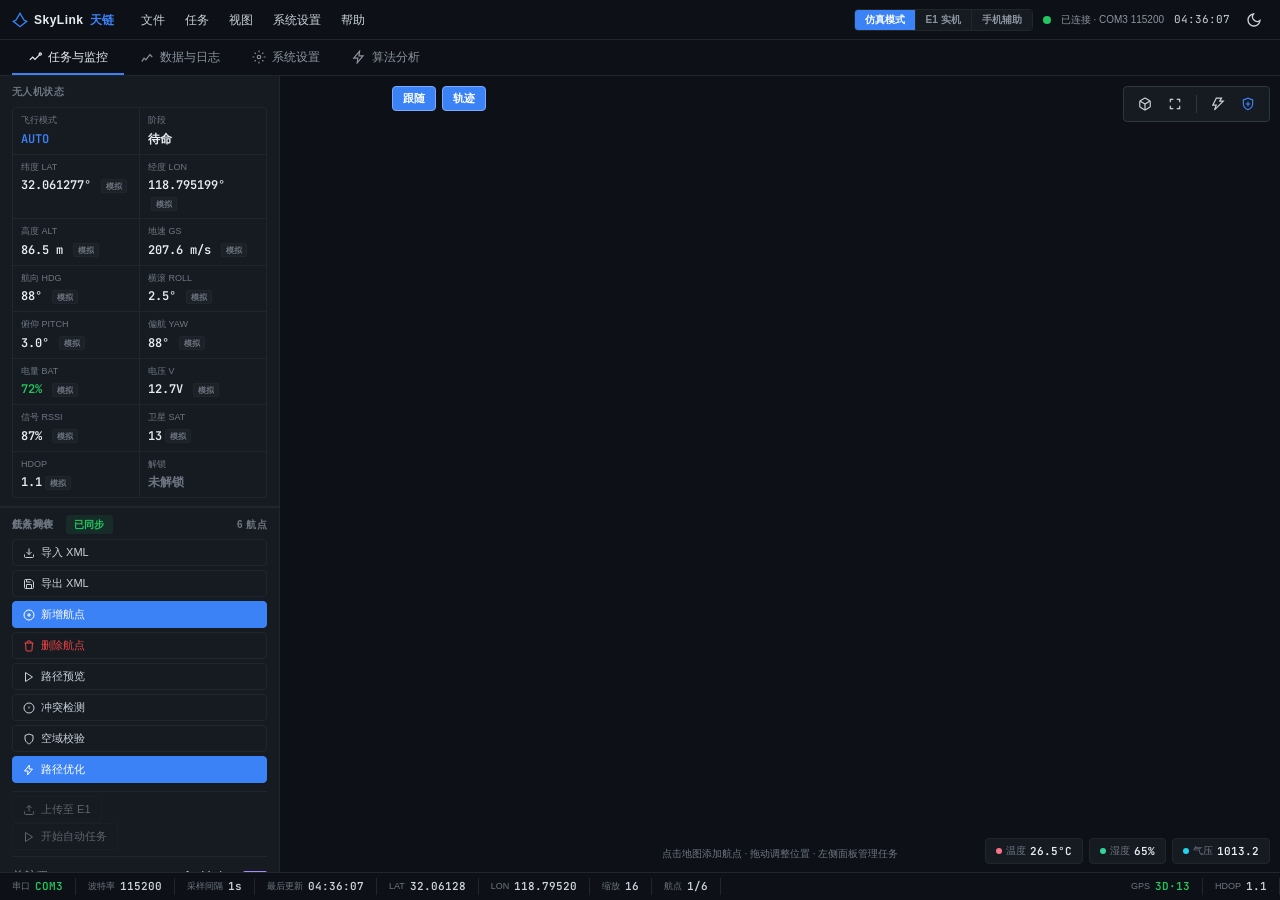
==== commit 812d49f8: "feat: 保存无人机地面站系统完整进度 JavaFX 地面站主体程序 (gcs-javafx): 通信层、路径规划、空域检测、续航预测、UI 控制器  37 个单元测试覆盖 MAVLink 解析、空" ====
--- a/交互界面原型.html
+++ b/交互界面原型.html
@@ -4,31 +4,30 @@
 <meta name="viewport" content="width=device-width, initial-scale=1.0">
 <title>SkyLink 天链 · 无人机地面控制站</title>
 <link href="https://fonts.googleapis.com/css2?family=JetBrains+Mono:wght@400;600;700&amp;display=swap" rel="stylesheet">
-<!-- AMap JS API loaded at bottom -->
 <style>
-/* ===== SkyLink Design Tokens — Fluent 2 inspired ===== */
+/* ===== Design Tokens ===== */
 :root{
   --primary:#3b82f6; --accent-blue:#4b8bf5; --accent-light-blue:#7aabff; --accent-gold:#f0a500;
   --success:#22c55e; --warning:#f59e0b; --danger:#ef4444; --info:#8b949e;
-  --highlight-warning:#e3b341; --blue-highlight:#3b82f6;
   --text-primary:#e6edf3; --text-secondary:#c9d1d9; --text-muted:#6e7681; --text-link:#58a6ff;
   --border-default:#21262d; --border-hover:#30363d; --border-highlight:#3b82f6;
   --bg-base:#0d1117; --bg-panel:#161b22; --bg-hover:#1c2128; --bg-bar:#21262d;
-  --shadow-map:none; --shadow-joydot:none; --shadow-drone:none; --shadow-pop:0 4px 12px #00000040;
+  --shadow-pop:0 4px 12px #00000040;
   --font-mono:'JetBrains Mono',monospace;
   --radius-sm:4px; --radius-md:4px; --radius-lg:6px;
   --data-fill:#7d8590;
-  --nav-h:48px;
+  --nav-h:40px; --ws-tab-h:36px; --status-bar-h:28px; --left-panel-w:280px;
+  --src-e1:#3b82f6; --src-phone:#22c55e; --src-system:#a78bfa; --src-sim:#8b949e; --src-api:#f59e0b;
 }
 [data-theme="light"]{
   --primary:#0f6cbd; --accent-blue:#0f6cbd; --accent-light-blue:#4a9ee1; --accent-gold:#c47f00;
   --success:#107c10; --warning:#9a6700; --danger:#c42b1c; --info:#605e5c;
-  --highlight-warning:#c47f00; --blue-highlight:#0f6cbd;
   --text-primary:#1a1a1a; --text-secondary:#424242; --text-muted:#8c8c8c; --text-link:#0f6cbd;
   --border-default:#e5e5e5; --border-hover:#d1d1d1; --border-highlight:#0f6cbd;
   --bg-base:#f3f3f3; --bg-panel:#ffffff; --bg-hover:#f0f0f0; --bg-bar:#fafafa;
-  --shadow-map:none; --shadow-joydot:none; --shadow-drone:none; --shadow-pop:0 2px 8px #00000026;
+  --shadow-pop:0 2px 8px #00000026;
   --data-fill:#8c8c8c;
+  --src-e1:#0f6cbd; --src-phone:#107c10; --src-system:#7c3aed; --src-sim:#8c8c8c; --src-api:#9a6700;
 }
 *{margin:0;padding:0;box-sizing:border-box}
 html,body{height:100%;overflow:hidden}
@@ -38,367 +37,182 @@
 input,select{font-family:inherit;font-size:11px;color:var(--text-primary);background:var(--bg-base);border:1px solid var(--border-default);border-radius:4px;padding:4px 8px;outline:none;transition:border-color .15s}
 input:focus,select:focus{border-color:var(--primary);box-shadow:0 0 0 1px var(--primary)}
 [data-theme="light"] input,[data-theme="light"] select{background:var(--bg-panel)}
-input:disabled,[data-theme="light"] input:disabled{background:var(--bg-hover);color:var(--text-muted)}
+input:disabled{background:var(--bg-hover);color:var(--text-muted)}
 ::-webkit-scrollbar{width:6px;height:6px}
 ::-webkit-scrollbar-track{background:transparent}
 ::-webkit-scrollbar-thumb{background:var(--border-hover);border-radius:3px}
 
-/* ===== Top Nav ===== */
-.topnav{height:48px;background:var(--bg-base);border-bottom:1px solid var(--border-default);display:flex;align-items:center;padding:0 16px;gap:24px;flex-shrink:0;z-index:100}
-.nav-brand{font-size:13px;font-weight:700;color:var(--text-primary);letter-spacing:.5px;white-space:nowrap;display:flex;align-items:center;gap:6px;flex-shrink:0}
-.nav-tabs{display:flex;gap:0;height:100%;align-items:stretch}
-.nav-tab{display:flex;align-items:center;padding:0 16px;font-size:12px;color:var(--info);border-bottom:2px solid transparent;transition:color .15s,border-color .15s;cursor:pointer;gap:6px;white-space:nowrap}
-.nav-tab:hover{color:var(--text-primary)}
-.nav-tab.active{color:var(--text-primary);border-bottom-color:var(--primary)}
-.nav-tab svg{width:14px;height:14px;flex-shrink:0}
-
-/* AMap theme overrides */
-.amap-container{background:var(--bg-base)!important}
-.amap-logo,.amap-copyright{display:none!important}
-.amap-ctrl-list-layer{display:none!important}
-.nav-right{margin-left:auto;display:flex;align-items:center;gap:12px;font-size:11px;color:var(--info)}
-.theme-toggle{display:flex;align-items:center;justify-content:center;width:32px;height:32px;border-radius:var(--radius-sm);color:var(--text-secondary);transition:all .15s}
+/* ===== Top Menu Bar ===== */
+.topnav{height:var(--nav-h);background:var(--bg-base);border-bottom:1px solid var(--border-default);display:flex;align-items:center;padding:0 12px;gap:0;flex-shrink:0;z-index:100}
+.nav-brand{font-size:12px;font-weight:700;color:var(--text-primary);letter-spacing:.5px;white-space:nowrap;display:flex;align-items:center;gap:6px;flex-shrink:0;margin-right:16px}
+.menu-bar{display:flex;gap:0;height:100%;align-items:stretch}
+.menu-item{display:flex;align-items:center;padding:0 10px;font-size:12px;color:var(--text-secondary);cursor:pointer;transition:background .15s,color .15s;position:relative;white-space:nowrap}
+.menu-item:hover{background:var(--bg-hover);color:var(--text-primary)}
+.menu-dropdown{position:absolute;top:100%;left:0;background:var(--bg-panel);border:1px solid var(--border-default);border-radius:var(--radius-sm);box-shadow:var(--shadow-pop);min-width:180px;z-index:200;display:none;flex-direction:column;padding:4px 0}
+.menu-item.open .menu-dropdown{display:flex}
+.menu-dropdown-item{padding:6px 16px;font-size:11px;color:var(--text-secondary);cursor:pointer;display:flex;align-items:center;gap:8px;white-space:nowrap}
+.menu-dropdown-item:hover{background:var(--bg-hover);color:var(--text-primary)}
+.menu-dropdown-sep{height:1px;background:var(--border-default);margin:4px 0}
+.nav-right{margin-left:auto;display:flex;align-items:center;gap:10px;font-size:11px;color:var(--info)}
+
+/* ===== Mode Switcher ===== */
+.mode-switcher{display:flex;gap:0;border:1px solid var(--border-default);border-radius:var(--radius-sm);overflow:hidden;flex-shrink:0}
+.ms-btn{padding:3px 10px;font-size:10px;font-weight:600;color:var(--info);background:var(--bg-panel);transition:all .15s;cursor:pointer;white-space:nowrap;border:none;border-right:1px solid var(--border-default)}
+.ms-btn:last-child{border-right:none}
+.ms-btn:hover{color:var(--text-secondary)}
+.ms-btn.active{background:var(--primary);color:#fff}
+.ms-btn.active[data-mode="e1_real"]{background:var(--warning);color:#1a1a1a}
+.ms-btn.active[data-mode="phone_assist"]{background:var(--success);color:#1a1a1a}
+
+/* Theme toggle */
+.theme-toggle{display:flex;align-items:center;justify-content:center;width:28px;height:28px;border-radius:var(--radius-sm);color:var(--text-secondary);transition:all .15s}
 .theme-toggle:hover{background:var(--bg-hover);color:var(--text-primary)}
 .theme-toggle svg{transition:transform .3s}
 .theme-toggle:active svg{transform:rotate(180deg)}
-.conn-dot{width:8px;height:8px;border-radius:50%;background:var(--text-muted);transition:background .15s}
+.conn-dot{width:8px;height:8px;border-radius:50%;background:var(--text-muted);transition:background .15s;flex-shrink:0}
 .conn-dot.on{background:var(--success)}
 .conn-dot.off{background:var(--danger)}
-
-/* ===== Page Container ===== */
-.page{display:none;height:calc(100vh - 48px);overflow:hidden}
-.page.active{display:block}
-
-/* ===== Overview Page — 任务关键型信息层级 ===== */
-.overview-page{display:flex;flex-direction:column;gap:0;padding:0;overflow-y:auto;height:100%}
-/* 一级信息：全局状态条 */
-.status-strip{display:flex;align-items:stretch;flex-wrap:wrap;background:var(--bg-panel);border-bottom:1px solid var(--border-default)}
-.ss-item{display:flex;flex-direction:column;justify-content:center;gap:3px;padding:12px 20px;border-right:1px solid var(--border-default);min-width:120px}
-.ss-val{color:var(--text-primary);font-family:var(--font-mono);font-size:16px;font-weight:700;line-height:1.15}
-.ss-val.info{color:var(--primary)}
-.ss-val.warn{color:var(--warning)}
-.ss-val.err{color:var(--danger)}
-.ss-label{color:var(--text-muted);font-size:10px}
-.ss-alerts{flex:1;min-width:240px;display:flex;flex-direction:column;justify-content:center;gap:3px;padding:10px 16px;min-width:240px}
-.ss-alert-line{display:flex;align-items:center;gap:6px;font-size:11px;color:var(--text-secondary);white-space:nowrap;overflow:hidden}
-.ss-alert-line .alert-time{flex-shrink:0}
-/* 二级信息：主监测区 */
-.ov-main-row{display:grid;grid-template-columns:minmax(320px,5fr) minmax(280px,4fr);border-bottom:1px solid var(--border-default)}
-.ov-panel{background:var(--bg-panel);padding:10px 16px 12px;min-width:0;display:flex;flex-direction:column}
-.ov-panel + .ov-panel{border-left:1px solid var(--border-default)}
-@media (max-width:760px){
-  .ov-main-row{grid-template-columns:1fr}
-  .ov-panel + .ov-panel{border-left:none;border-top:1px solid var(--border-default)}
-  .topnav{flex-wrap:wrap;height:auto;min-height:48px;padding:6px 12px;gap:8px 14px}
-  .nav-tab{padding:4px 8px}
-}
-.ov-panel-title{font-size:11px;font-weight:600;color:var(--text-muted);letter-spacing:.04em;margin-bottom:6px;flex-shrink:0}
-/* 俯视机架示意图（位置与航向面板） */
-.frame-wrap{flex:1;display:flex;flex-direction:column;align-items:center;justify-content:center;gap:4px;min-height:0}
-.frame-top-view{display:block}
-.fv-arm{stroke:var(--text-secondary);stroke-width:7;stroke-linecap:round}
-.fv-body{fill:none;stroke:var(--text-secondary);stroke-width:2.5}
-.fv-prop{fill:none;stroke:var(--text-muted);stroke-width:1.5;stroke-dasharray:3 3}
-.fv-motor{fill:var(--bg-hover);stroke:var(--text-muted);stroke-width:1.5}
-.fv-nose{fill:var(--primary)}
-.fv-north-line{stroke:var(--text-muted);stroke-width:1;stroke-dasharray:2 3}
-.fv-north{fill:var(--text-muted);font-size:9px;font-family:var(--font-mono)}
-.frame-hdg{font-family:var(--font-mono);color:var(--text-primary);font-size:15px;font-weight:700}
-.frame-state{font-size:10px;font-weight:600}
-.frame-state.ok{color:var(--primary)}
-.frame-state.off{color:var(--text-muted)}
-/* 位置数值 */
-.pos-grid{display:grid;grid-template-columns:1fr 1fr;gap:1px;background:var(--border-default);border:1px solid var(--border-default);border-radius:var(--radius-sm);overflow:hidden;flex-shrink:0}
-.pos-cell{background:var(--bg-panel);display:flex;flex-direction:column;gap:2px;padding:8px 10px}
-.pos-val{color:var(--text-primary);font-family:var(--font-mono);font-size:12px;font-weight:600}
-.pos-label{color:var(--text-muted);font-size:9px}
-/* ADI 面板 */
-.adi-wrap{background:var(--bg-panel);flex:1;min-height:0;overflow:hidden;display:flex;align-items:center;justify-content:center;flex-direction:column;gap:6px;padding:4px 0 8px}
-.adi-svg{width:150px;height:150px}
-.adi-strip{border-top:1px solid var(--border-default);flex-shrink:0;display:grid;grid-template-columns:repeat(3,1fr);gap:1px;background:var(--border-default);width:100%}
-.as-cell{background:var(--bg-panel);display:flex;flex-direction:column;justify-content:center;align-items:center;gap:2px;padding:7px 4px}
-.as-val{color:var(--text-primary);font-family:var(--font-mono);font-size:13px;font-weight:600}
-.as-label{color:var(--text-muted);font-size:9px}
-.as-val.vz-up{color:var(--success)}
-.as-val.vz-down{color:var(--danger)}
-/* 三级信息：可展开诊断区 */
-.ov-diag{border-bottom:1px solid var(--border-default)}
-.ov-diag summary{list-style:none;cursor:pointer;padding:10px 16px;font-size:12px;font-weight:600;color:var(--text-secondary);display:flex;align-items:center;gap:8px;user-select:none}
-.ov-diag summary::-webkit-details-marker{display:none}
-.ov-diag summary:hover{background:var(--bg-hover)}
-.ov-diag summary .diag-arrow{transition:transform .15s;color:var(--text-muted)}
-.ov-diag[open] summary .diag-arrow{transform:rotate(90deg)}
-.ov-diag summary .diag-sub{margin-left:auto;font-size:10px;font-weight:400;color:var(--text-muted)}
-.ov-diag-body{padding:0 16px 14px}
-.diag-grid{display:grid;grid-template-columns:repeat(3,minmax(0,1fr));border:1px solid var(--border-default);border-radius:var(--radius-sm);overflow:hidden}
-.ov-card{background:var(--bg-panel);overflow:hidden;display:flex;flex-direction:column;min-width:0}
-.ov-card + .ov-card{border-left:1px solid var(--border-default)}
-.ov-card-head{border-bottom:1px solid var(--border-default);padding:7px 12px;display:flex;align-items:center;gap:8px;flex-shrink:0}
-.ov-card-title{font-size:12px;font-weight:600;color:var(--text-primary)}
-.ov-card-sub{margin-left:auto;font-size:10px;color:var(--text-muted)}
-.ov-card-body{flex:1;padding:10px;overflow:hidden;min-height:0}
-
-/* Sensor card - CGC sg-cell structure */
-.sensor-grid{background:var(--bg-bar);flex:1;display:grid;grid-template-rows:repeat(3,1fr);grid-template-columns:1fr 1fr;gap:1px;overflow:hidden;height:100%}
-.sg-cell{background:var(--bg-panel);display:flex;flex-direction:column;justify-content:center;gap:5px;padding:10px 12px 10px 14px;transition:background .15s;position:relative;overflow:visible}
-.sg-accent{background:#2d333b;border-radius:1px;width:2px;position:absolute;top:8px;bottom:8px;left:0}
-.sg-cell.ok .sg-accent{background:var(--success)}
-.sg-cell.err .sg-accent{background:var(--danger)}
-.sg-cell.warn .sg-accent{background:var(--warning)}
-.sg-cell.off .sg-accent{background:#2d333b}
-.sg-cell.ok{background:#22c55e0a}
-.sg-cell.err{background:#ef44440d}
-.sg-cell.warn{background:#f59e0b0a}
-.sg-cell.off{background:var(--bg-panel)}
-.sg-head{display:flex;align-items:center;gap:6px}
-.sg-icon{color:var(--text-muted);flex-shrink:0;transition:color .15s;width:14px;height:14px}
-.sg-cell.ok .sg-icon{color:var(--success)}
-.sg-cell.err .sg-icon{color:var(--danger)}
-.sg-cell.warn .sg-icon{color:var(--warning)}
-.sg-cell.off .sg-icon{color:#2d333b}
-.sg-name{color:var(--info);letter-spacing:.02em;text-transform:uppercase;font-size:11px;font-weight:600}
-.sg-body{display:flex;align-items:baseline;gap:6px}
-.sg-status{color:var(--text-muted);min-width:36px;font-size:10px}
-.sg-cell.ok .sg-status{color:var(--success)}
-.sg-cell.err .sg-status{color:var(--danger)}
-.sg-cell.warn .sg-status{color:var(--warning)}
-.sg-cell.off .sg-status{color:var(--text-muted)}
-.sg-value{color:var(--text-primary);margin-left:auto;font-family:var(--font-mono);font-size:12px;font-weight:600}
-
-/* Channel bars (RC & Motor) */
-.ch-card-body{display:flex;gap:6px;padding:8px 8px 6px;align-items:flex-end;height:100%}
-.vbar{display:flex;flex-direction:column;align-items:center;gap:3px;flex:1}
-.vbar-val{color:var(--info);writing-mode:vertical-rl;height:28px;font-family:var(--font-mono);font-size:8px;transform:rotate(180deg)}
-.vbar-track{background:var(--bg-bar);border-radius:2px;width:100%;height:80px;position:relative;overflow:hidden}
-.vbar-fill{position:absolute;bottom:0;left:0;right:0;border-radius:2px 2px 0 0;transition:height .1s}
-.rc-fill{background:var(--data-fill)}
-.motor-fill{background:var(--data-fill)}
-.vbar-label{color:var(--text-muted);font-size:9px}
-
-/* Joystick sim */
-.joy-body{display:flex;gap:16px;padding:12px 8px;justify-content:center;align-items:center;height:100%}
-.joystick{display:flex;flex-direction:column;align-items:center;gap:6px}
-.joy-pad{background:var(--bg-base);border:1px solid #2d333b;border-radius:50%;width:80px;height:80px;position:relative}
-.joy-cross::before,.joy-cross::after{content:'';position:absolute;background:#2d333b}
-.joy-cross::before{width:100%;height:1px;top:50%;left:0}
-.joy-cross::after{width:1px;height:100%;left:50%;top:0}
-.joy-dot{background:var(--primary);border-radius:50%;width:12px;height:12px;position:absolute;transition:left 80ms,top 80ms;box-shadow:var(--shadow-joydot)}
-.joy-label{color:var(--text-muted);font-size:9px}
-.joy-vals{display:flex;gap:10px;font-family:var(--font-mono);font-size:9px;color:var(--info)}
-
-/* ===== Fly Page ===== */
-.fly-page{display:flex;flex-direction:column;height:100%}
-.fly-body{flex:1;position:relative;overflow:hidden}
-#flyMap{width:100%;height:100%}
-.fly-banner{position:absolute;top:12px;left:50%;transform:translateX(-50%);z-index:10;border-radius:var(--radius-sm);padding:5px 16px;font-size:12px;display:flex;align-items:center;gap:8px;transition:opacity .3s}
-.info-banner{color:var(--info);background:var(--bg-base);opacity:.85;border:1px solid var(--border-default)}
-.warn-banner{color:var(--warning);background:#f59e0b1f;border:1px solid #f59e0b59}
-.banner-link{color:var(--text-link);cursor:pointer;text-decoration:underline}
-.adi-overlay{position:absolute;bottom:12px;left:12px;z-index:10;width:164px;height:164px;border-radius:var(--radius-sm);overflow:hidden}
-.adi-show{position:absolute;bottom:12px;left:12px;z-index:10;background:var(--bg-panel);border:1px solid var(--border-default);border-radius:var(--radius-sm);padding:6px 10px;font-size:11px;color:var(--text-secondary);cursor:pointer}
-.hud-right{position:absolute;top:50%;right:12px;transform:translateY(-50%);z-index:10;background:var(--bg-base);border:1px solid var(--border-default);border-radius:var(--radius-md);padding:12px 16px;min-width:88px}
-.hud-row{display:flex;justify-content:space-between;align-items:baseline;gap:8px;padding:2px 0}
-.hud-label{color:var(--text-muted);font-size:9px}
-.hud-val{color:var(--text-primary);font-family:var(--font-mono);font-size:15px;font-weight:700}
-.hud-unit{color:var(--info);font-size:9px;margin-left:1px}
-.hud-sep{height:1px;background:var(--border-default);margin:4px 0}
-.hud-mode{text-align:center;padding:2px 6px;border-radius:4px;font-size:10px;font-weight:700;background:var(--bg-bar);color:var(--info)}
-.hud-mode.armed{color:var(--primary);background:#3b82f626}
-.alerts-panel{position:absolute;bottom:0;left:50%;transform:translateX(-50%);z-index:10;background:var(--bg-panel);border:1px solid var(--border-default);border-bottom:none;border-radius:var(--radius-md) var(--radius-md) 0 0;min-width:320px;max-width:520px}
-.alerts-header{padding:5px 12px;font-size:11px;display:flex;align-items:center;gap:8px;cursor:pointer}
-.alert-latest{flex:1;min-width:0;white-space:nowrap;overflow:hidden;text-overflow:ellipsis;color:var(--text-secondary);display:flex;gap:8px;align-items:baseline}
-.alerts-header .alert-count{background:var(--bg-bar);border-radius:4px;padding:0 6px;font-size:10px}
-.alerts-header .alert-count.warn{color:var(--warning);background:#f59e0b33}
-.alerts-body{max-height:130px;overflow-y:auto;padding:4px 0 6px}
-.alert-item{display:flex;gap:6px;padding:3px 12px;font-size:11px}
-.alert-item.info{color:var(--info)}
-.alert-item.warn{color:var(--warning)}
-.alert-item.err{color:var(--danger)}
-.alert-time{color:var(--text-muted);font-family:var(--font-mono)}
-.bottom-hud{background:var(--bg-base);border-top:1px solid var(--border-default);height:44px;padding:0 20px;display:flex;align-items:center;gap:0}
-.bh-item{display:flex;align-items:center;gap:6px;padding:0 16px}
-.bh-label{color:var(--text-muted);font-size:9px}
-.bh-val{color:var(--text-primary);font-family:var(--font-mono);font-size:13px;font-weight:700}
-.bh-sep{width:1px;height:22px;background:var(--border-hover)}
-.cmd-bar{background:var(--bg-panel);border-top:1px solid var(--border-default);height:64px;padding:0 16px;display:flex;align-items:center;justify-content:space-between;gap:16px}
-.cmd-left{display:flex;align-items:center;gap:10px;flex:1;min-width:0}
-.cmd-arm-ind{font-family:var(--font-mono);font-size:11px;font-weight:700;letter-spacing:.08em;color:var(--text-muted);border:1px solid var(--border-default);border-radius:var(--radius-sm);padding:3px 8px}
-.cmd-arm-ind.on{color:var(--primary);border-color:var(--primary)}
-.cmd-task{font-size:11px;color:var(--text-muted);white-space:nowrap;overflow:hidden;text-overflow:ellipsis}
-.cmd-primary{min-width:150px;padding:10px 26px;border-radius:var(--radius-sm);background:var(--primary);color:#fff;border:1px solid var(--primary);font-size:15px;font-weight:700;letter-spacing:.05em;cursor:pointer;flex-shrink:0}
-.cmd-primary:hover{filter:brightness(1.12)}
-.cmd-danger{display:flex;align-items:center;gap:8px;padding:6px 10px;border:1px solid var(--danger);border-radius:var(--radius-sm);background:#ef444410;flex-shrink:0}
-.cmd-danger-label{font-size:9px;color:var(--danger);letter-spacing:.04em;writing-mode:vertical-rl;line-height:1}
-.cmd-btn{min-width:76px;padding:8px 14px;border-radius:var(--radius-sm);font-size:13px;font-weight:600;transition:all .15s;border:1px solid var(--border-default);background:var(--bg-panel);color:var(--text-secondary)}
-.cmd-btn:hover{background:var(--bg-hover);color:var(--text-primary);border-color:var(--border-hover)}
-.cmd-btn.primary{background:var(--primary);color:#fff;border-color:var(--primary)}
-.cmd-btn.primary:hover{filter:brightness(1.1)}
-.cmd-btn.warn{background:var(--warning);color:#0d1117;border-color:var(--warning)}
-.cmd-btn.danger{border-color:var(--danger);color:var(--danger);background:var(--bg-panel)}
-.cmd-btn.danger:hover{background:var(--danger);color:#fff;border-color:var(--danger)}
-.cmd-btn.danger.strong{font-weight:700}
-.hold-btn{position:relative;overflow:hidden}
-.hold-fill{position:absolute;left:0;top:0;bottom:0;width:0;background:var(--danger);opacity:.3;pointer-events:none}
-.hold-btn.holding{color:#fff;background:var(--danger);border-color:var(--danger)}
-/* 指令确认模态框 */
-.modal-overlay{position:fixed;inset:0;background:#000000a0;z-index:9000;display:flex;align-items:center;justify-content:center}
-.modal-box{background:var(--bg-panel);border:1px solid var(--border-default);border-radius:6px;box-shadow:var(--shadow-pop);width:360px;max-width:90vw;padding:16px 18px}
-.modal-title{font-size:14px;font-weight:700;color:var(--text-primary);margin-bottom:8px}
-.modal-msg{font-size:12px;color:var(--text-secondary);line-height:1.6;margin-bottom:12px}
-.modal-state{display:grid;grid-template-columns:1fr 1fr;gap:1px;background:var(--border-default);border:1px solid var(--border-default);border-radius:var(--radius-sm);overflow:hidden;margin-bottom:14px}
-.modal-state>div{background:var(--bg-panel);padding:7px 10px;font-size:10px;color:var(--text-muted)}
-.modal-state b{display:block;font-size:13px;color:var(--text-primary);font-weight:600;margin-top:2px}
-.modal-actions{display:flex;gap:8px;justify-content:flex-end}
-.modal-actions .action-btn{flex:0 0 auto;padding:7px 18px;font-size:12px}
-.action-btn.danger{background:var(--danger);color:#fff;border-color:var(--danger)}
-.cmd-btn:disabled{opacity:.4;cursor:not-allowed}
-
-/* ===== Plan Page ===== */
-.plan-page{display:flex;height:100%}
-.plan-body{flex:1;position:relative;overflow:hidden}
-#planMap{width:100%;height:100%}
-.map-toolbar{position:absolute;top:12px;right:12px;z-index:5;background:var(--bg-panel);border:1px solid var(--border-hover);border-radius:var(--radius-md);padding:6px 10px;display:flex;gap:4px;align-items:center}
-.map-toolbar button{color:var(--text-secondary);background:none;border:none;width:28px;height:28px;border-radius:4px;font-size:13px;display:flex;align-items:center;justify-content:center;transition:background .15s,color .15s;cursor:pointer}
+.conn-dot.warn{background:var(--warning)}
+
+/* ===== Data Source Tags ===== */
+.src-tag{display:inline-block;font-size:8px;font-weight:700;padding:0 4px;border-radius:2px;margin-left:3px;vertical-align:middle;line-height:1.5;white-space:nowrap}
+.src-tag.e1{background:var(--src-e1);color:#fff}
+.src-tag.phone{background:var(--src-phone);color:#fff}
+.src-tag.system{background:var(--src-system);color:#fff}
+.src-tag.sim{background:var(--bg-hover);color:var(--text-muted);border:1px solid var(--border-default)}
+.src-tag.api{background:var(--src-api);color:#1a1a1a}
+
+/* ===== Workspace Tabs ===== */
+.ws-tabs{height:var(--ws-tab-h);background:var(--bg-base);border-bottom:1px solid var(--border-default);display:flex;align-items:stretch;padding:0 12px;flex-shrink:0;gap:0}
+.ws-tab{display:flex;align-items:center;padding:0 16px;font-size:12px;color:var(--info);border-bottom:2px solid transparent;transition:color .15s,border-color .15s;cursor:pointer;gap:6px;white-space:nowrap}
+.ws-tab:hover{color:var(--text-primary)}
+.ws-tab.active{color:var(--text-primary);border-bottom-color:var(--primary)}
+.ws-tab svg{width:14px;height:14px;flex-shrink:0}
+
+/* ===== Workspace Container ===== */
+.workspace{display:none;height:calc(100vh - var(--nav-h) - var(--ws-tab-h));overflow:hidden}
+.workspace.active{display:flex}
+
+/* ===== Safe Test Banner ===== */
+.safe-banner{background:linear-gradient(90deg,#f59e0b15,#f59e0b08);border-bottom:1px solid var(--border-default);padding:4px 12px;display:flex;align-items:center;gap:8px;font-size:11px;color:var(--warning);flex-shrink:0}
+.safe-banner svg{flex-shrink:0}
+.safe-banner .sb-action{margin-left:auto;padding:3px 10px;border:1px solid var(--warning);border-radius:4px;cursor:pointer;font-size:10px;font-weight:600;color:var(--warning);transition:all .15s}
+.safe-banner .sb-action:hover{background:var(--warning);color:#1a1a1a}
+.safe-banner .sb-action.danger{border-color:var(--danger);color:var(--danger)}
+.safe-banner .sb-action.danger:hover{background:var(--danger);color:#fff}
+
+/* ===== Mission Workspace ===== */
+.mission-ws{flex-direction:column}
+.mission-body{flex:1;display:flex;overflow:hidden}
+.left-panel{width:var(--left-panel-w);flex-shrink:0;background:var(--bg-panel);border-right:1px solid var(--border-default);display:flex;flex-direction:column;overflow:hidden}
+.lp-section{border-bottom:1px solid var(--border-default);display:flex;flex-direction:column;min-height:0}
+.lp-section-title{font-size:10px;font-weight:700;color:var(--text-muted);letter-spacing:.04em;padding:8px 12px 4px;text-transform:uppercase;display:flex;align-items:center;gap:6px;flex-shrink:0}
+.lp-section-body{padding:4px 12px 8px;overflow-y:auto;flex:1;min-height:0}
+
+/* E1 / Phone status */
+.dev-status{display:flex;flex-direction:column;gap:3px}
+.dev-row{display:flex;align-items:center;justify-content:space-between;font-size:10px;padding:2px 0}
+.dev-row .dr-label{color:var(--text-muted)}
+.dev-row .dr-val{font-family:var(--font-mono);font-size:11px;font-weight:600;color:var(--text-secondary)}
+.dev-row .dr-val.ok{color:var(--success)}
+.dev-row .dr-val.warn{color:var(--warning)}
+.dev-row .dr-val.err{color:var(--danger)}
+.dev-row .dr-val.off{color:var(--text-muted)}
+.dev-conn-banner{display:flex;align-items:center;gap:6px;padding:4px 8px;border-radius:4px;font-size:10px;font-weight:600;margin-bottom:4px}
+.dev-conn-banner.online{background:#22c55e15;color:var(--success)}
+.dev-conn-banner.offline{background:#ef44440d;color:var(--danger)}
+.dev-conn-banner.sim{background:#3b82f615;color:var(--primary)}
+
+/* UAV Status */
+.uav-status-grid{display:grid;grid-template-columns:1fr 1fr;gap:1px;background:var(--border-default);border:1px solid var(--border-default);border-radius:var(--radius-sm);overflow:hidden}
+.us-cell{background:var(--bg-panel);display:flex;flex-direction:column;gap:2px;padding:6px 8px}
+.us-label{color:var(--text-muted);font-size:9px}
+.us-val{color:var(--text-primary);font-family:var(--font-mono);font-size:12px;font-weight:600}
+.us-val.ok{color:var(--success)}
+.us-val.warn{color:var(--warning)}
+.us-val.err{color:var(--danger)}
+.us-val.info{color:var(--primary)}
+.us-val.off{color:var(--text-muted)}
+.us-val.disabled{color:var(--text-muted);font-style:italic;font-weight:400}
+
+/* Waypoint list */
+.wp-list{padding:0}
+.wp-item{padding:6px 10px;transition:background .15s;cursor:pointer;border-left:3px solid transparent;display:flex;align-items:flex-start;gap:8px}
+.wp-item:hover{background:var(--bg-hover)}
+.wp-item.active{background:var(--bg-hover);border-left-color:var(--primary)}
+.wp-seq{color:#fff;background:var(--primary);border-radius:50%;width:18px;height:18px;display:flex;align-items:center;justify-content:center;font-size:10px;font-weight:700;flex-shrink:0;margin-top:1px}
+.wp-info{flex:1;min-width:0}
+.wp-coords{font-family:var(--font-mono);font-size:10px;color:var(--info);white-space:nowrap;overflow:hidden;text-overflow:ellipsis}
+.wp-meta{display:flex;flex-wrap:wrap;gap:4px 8px;font-size:9px;color:var(--text-muted);margin-top:2px}
+.wp-meta b{color:var(--text-secondary);font-weight:600}
+.wp-meta .wp-act-tag{color:var(--primary);font-weight:600}
+.wp-del{color:var(--danger);cursor:pointer;font-size:10px;padding:0 2px;opacity:.4;transition:opacity .15s;flex-shrink:0;margin-top:2px}
+.wp-del:hover{opacity:1}
+
+/* Mission ops buttons */
+.mission-ops{display:flex;flex-direction:column;gap:4px}
+.mo-btn{padding:5px 10px;border-radius:var(--radius-sm);font-size:11px;border:1px solid var(--border-default);background:var(--bg-panel);color:var(--text-secondary);transition:all .15s;cursor:pointer;text-align:left;display:flex;align-items:center;gap:6px}
+.mo-btn:hover{background:var(--bg-hover);color:var(--text-primary);border-color:var(--border-hover)}
+.mo-btn.primary{background:var(--primary);color:#fff;border-color:var(--primary)}
+.mo-btn.primary:hover{filter:brightness(1.1)}
+.mo-btn:disabled{opacity:.4;cursor:not-allowed}
+.mo-btn-gated{position:relative}
+.mo-btn-gated .gate-hint{display:none;position:absolute;left:100%;top:0;margin-left:8px;background:var(--bg-panel);border:1px solid var(--border-default);border-radius:4px;padding:6px 10px;font-size:10px;color:var(--warning);white-space:nowrap;z-index:300;box-shadow:var(--shadow-pop);max-width:220px;white-space:normal}
+.mo-btn-gated:hover .gate-hint{display:block}
+
+/* Center map */
+.center-map{flex:1;position:relative;overflow:hidden;min-width:0}
+#mainMap{width:100%;height:100%}
+.map-toolbar{position:absolute;top:10px;right:10px;z-index:10;background:var(--bg-panel);border:1px solid var(--border-hover);border-radius:var(--radius-md);padding:4px 8px;display:flex;gap:4px;align-items:center}
+.map-toolbar button{color:var(--text-secondary);background:none;border:none;width:26px;height:26px;border-radius:4px;font-size:12px;display:flex;align-items:center;justify-content:center;transition:background .15s,color .15s;cursor:pointer}
 .map-toolbar button:hover{color:var(--text-primary);background:var(--bg-hover)}
 .map-toolbar button.active{color:var(--primary)}
-.tb-divider{width:1px;height:20px;background:var(--border-hover);margin:0 4px}
+.tb-divider{width:1px;height:18px;background:var(--border-hover);margin:0 4px}
 .map-hint{position:absolute;bottom:8px;left:50%;transform:translateX(-50%);color:var(--text-muted);background:var(--bg-base);border-radius:var(--radius-sm);padding:3px 10px;font-size:10px;z-index:5}
-.map-hud{position:absolute;bottom:36px;left:50%;transform:translateX(-50%);z-index:5;background:var(--bg-base);border:1px solid var(--border-default);border-radius:var(--radius-sm);padding:5px 16px;display:flex;gap:16px}
-.map-hud-item{display:flex;align-items:center;gap:4px}
-.map-hud-label{color:var(--info);font-size:10px}
-.map-hud-val{color:var(--text-primary);font-family:var(--font-mono);font-size:13px;font-weight:600}
-.map-hud-unit{color:var(--info);font-size:10px}
-.map-hud-sep{width:1px;height:16px;background:var(--border-hover)}
-
-/* Mission panel (right side) */
-.mission-panel{background:var(--bg-panel);border-left:1px solid var(--border-default);width:280px;display:flex;flex-direction:column;transition:width .2s;flex-shrink:0}
-.mission-panel.collapsed{width:32px}
-.panel-header{border-bottom:1px solid var(--border-default);height:44px;padding:0 12px;display:flex;align-items:center;justify-content:space-between}
-.panel-title{font-size:13px;font-weight:600;color:var(--text-primary);display:flex;align-items:center;gap:6px}
-.dirty-dot{width:6px;height:6px;border-radius:50%;background:var(--primary)}
-.panel-body{flex:1;overflow-y:auto;padding:0}
-.panel-name-row{padding:8px 12px}
-.wp-list{padding:0}
-.wp-item{padding:8px 12px;transition:background .15s;cursor:pointer;border-left:3px solid transparent;display:flex;align-items:center;gap:8px}
-.wp-item:hover{background:var(--bg-hover)}
-.wp-item.active{background:var(--bg-hover);border-left-color:var(--primary)}
-.wp-seq{color:#fff;background:var(--primary);border-radius:50%;width:20px;height:20px;display:flex;align-items:center;justify-content:center;font-size:11px;font-weight:700;flex-shrink:0}
-.wp-coords{flex:1;font-family:var(--font-mono);font-size:11px;color:var(--info)}
-.wp-del{color:var(--danger);cursor:pointer;font-size:11px;padding:0 2px;opacity:.4;transition:opacity .15s}
-.wp-del:hover{opacity:1}
-.wp-editor{padding:8px 12px;background:var(--bg-hover)}
-.wp-editor-row{display:flex;gap:8px;margin-bottom:6px;align-items:center}
-.wp-editor-row label{font-size:10px;color:var(--info);width:60px}
-.wp-editor-row input,.wp-editor-row select{flex:1;font-size:11px;padding:3px 6px}
-.panel-stats{padding:8px 12px;border-top:1px solid var(--border-default)}
-.stat-row{display:flex;justify-content:space-between;padding:3px 0;font-size:12px;color:var(--info)}
-.stat-row .mono{color:var(--text-primary)}
-.panel-actions{padding:12px;border-top:1px solid var(--border-default);display:flex;flex-direction:column;gap:6px}
-.transfer-progress{background:var(--bg-hover);border:1px solid var(--border-default);border-radius:6px;padding:6px 10px;margin-bottom:6px}
-.btn-row{display:flex;gap:6px}
-.action-btn{padding:5px 10px;border-radius:4px;font-size:11px;border:1px solid var(--border-default);background:var(--bg-panel);color:var(--text-secondary);transition:all .15s;cursor:pointer;flex:1;text-align:center}
-.action-btn:hover{background:var(--bg-hover);color:var(--text-primary)}
-.action-btn.primary{background:var(--primary);color:#fff;border-color:var(--primary)}
-.action-btn:disabled{opacity:.4;cursor:not-allowed}
-.fly-hint{color:var(--success);background:#22c55e14;border:1px solid #22c55e40;border-radius:6px;padding:6px 10px;font-size:11px}
-.fly-hint-link{color:var(--success);cursor:pointer;text-decoration:underline}
-
-/* ===== Setup Page ===== */
-.setup-page{display:flex;height:100%}
-.setup-menu{background:var(--bg-panel);border-right:1px solid var(--border-default);width:180px;flex-shrink:0;display:flex;flex-direction:column}
-.setup-menu-head{color:var(--info);border-bottom:1px solid var(--border-default);height:48px;display:flex;align-items:center;padding:0 16px;font-size:13px;font-weight:600}
-.setup-menu-group{padding:8px 0}
-.setup-group-label{color:var(--text-muted);font-size:10px;font-weight:600;padding:4px 16px;letter-spacing:.5px;text-transform:uppercase}
-.setup-menu-item{padding:6px 16px;font-size:12px;color:var(--info);cursor:pointer;transition:background .15s,color .15s;display:flex;align-items:center;gap:8px}
-.setup-menu-item:hover{background:var(--bg-hover);color:var(--text-secondary)}
-.setup-menu-item.active{color:var(--primary);background:var(--bg-hover)}
-.setup-menu-item svg{width:14px;height:14px;flex-shrink:0}
-.setup-content{flex:1;overflow-y:auto;padding:20px}
-.setup-section{display:none}
-.setup-section.active{display:block}
-.setup-section-title{font-size:14px;font-weight:600;color:var(--text-primary);margin-bottom:4px}
-.setup-section-sub{font-size:11px;color:var(--info);margin-bottom:16px}
-
-/* Frame cards */
-.frame-grid{display:grid;grid-template-columns:repeat(auto-fill,minmax(140px,1fr));gap:10px}
-.frame-card{background:var(--bg-panel);border:1px solid var(--border-default);border-radius:var(--radius-sm);padding:10px;cursor:pointer;transition:all .15s;display:flex;flex-direction:column;align-items:center;gap:4px}
-.frame-card:hover{background:var(--bg-hover);border-color:var(--border-hover)}
-.frame-card.selected{background:var(--bg-hover);border-color:var(--primary)}
-.frame-card svg{width:44px;height:44px}
-.frame-name{font-size:13px;font-weight:600;color:var(--text-primary)}
-.frame-desc{font-size:10px;color:var(--info);text-align:center;line-height:1.4}
-.frame-params{font-size:10px;color:var(--text-muted);font-family:var(--font-mono)}
-.frame-badge{color:var(--primary);font-size:10px;font-weight:700}
-
-/* Motor/RC cards */
-.motor-grid{display:grid;grid-template-columns:repeat(auto-fill,minmax(72px,1fr));gap:8px}
-.motor-card{background:var(--bg-panel);border:1px solid var(--border-default);border-radius:var(--radius-sm);padding:8px;display:flex;flex-direction:column;align-items:center;gap:4px;transition:border-color .15s}
-.motor-card:hover{border-color:var(--border-hover)}
-.motor-card.off{opacity:.4}
-.motor-name{font-size:11px;font-weight:600;color:var(--text-primary)}
-.motor-bar{background:var(--bg-bar);border-radius:4px;width:24px;height:60px;position:relative;overflow:hidden}
-.motor-bar-fill{position:absolute;bottom:0;left:0;right:0;border-radius:4px 4px 0 0;transition:height .1s}
-.motor-val{font-family:var(--font-mono);font-size:10px;color:var(--info)}
-.motor-pct{font-family:var(--font-mono);font-size:10px;font-weight:600}
-
-/* PID table */
-.pid-tabs{display:flex;gap:0;border-bottom:1px solid var(--border-default);margin-bottom:16px}
-.pid-tab{padding:8px 16px;font-size:12px;color:var(--info);cursor:pointer;border-bottom:2px solid transparent;transition:color .15s}
-.pid-tab:hover{color:var(--text-secondary)}
-.pid-tab.active{color:var(--primary);border-bottom-color:var(--primary)}
-.pid-table{width:100%;border-collapse:collapse}
-.pid-table th{text-align:left;padding:6px 8px;font-size:11px;font-weight:600;color:var(--info);border-bottom:1px solid var(--border-default)}
-.pid-table td{padding:6px 8px;border-bottom:1px solid var(--border-default);font-size:11px}
-.pid-table tr:hover td{background:var(--bg-panel)}
-.pid-modified{background:#3b82f60d}
-
-/* Calibration cards */
-.cal-card{background:var(--bg-panel);border:1px solid var(--border-default);border-radius:var(--radius-sm);max-width:480px;padding:14px 16px;text-align:left}
-.cal-icon{display:none}
-.cal-title{font-size:14px;font-weight:600;color:var(--text-primary);margin-bottom:6px}
-.cal-desc{font-size:11px;color:var(--text-muted);line-height:1.6;margin-bottom:10px}
-.cal-steps{display:flex;flex-direction:column;gap:4px;margin-bottom:12px}
-.cal-step{padding:6px 10px;border-radius:4px;font-size:12px;display:flex;align-items:center;gap:8px}
-.cal-step.done{background:#22c55e0a;color:var(--success)}
-.cal-step.current{background:#3b82f60f;color:var(--primary);border:1px solid var(--primary)}
-.cal-step.pending{background:var(--bg-panel);color:var(--text-muted)}
-
-/* GPS/Baro/OptFlow/Rangefinder status cards */
-.status-cards{display:flex;gap:10px;flex-wrap:wrap;margin-bottom:12px}
-.status-card{background:var(--bg-panel);border:1px solid var(--border-default);border-radius:var(--radius-sm);padding:8px 12px;min-width:100px}
-.status-card-val{font-size:15px;font-weight:600;color:var(--text-primary);font-family:var(--font-mono)}
-.status-card-label{color:var(--text-muted);margin-top:2px;font-size:10px}
-
-/* OTA */
-.ota-warn{color:var(--highlight-warning);background:#e3b34114;border:1px solid #e3b3414d;border-radius:var(--radius-sm);padding:8px 12px;font-size:11px;line-height:1.6;margin-bottom:12px}
-.ota-drop{border:2px dashed var(--border-hover);border-radius:var(--radius-lg);padding:16px;text-align:center;cursor:pointer;transition:all .15s}
-.ota-drop:hover{background:#3b82f608;border-color:var(--primary)}
-
-/* Param table */
-.param-search{display:flex;align-items:center;gap:8px;margin-bottom:12px}
-.param-search input{min-width:180px;max-width:300px}
-.param-table{width:100%;border-collapse:collapse}
-.param-table th{text-align:left;padding:5px 4px;font-size:11px;font-weight:600;color:var(--info);border-bottom:1px solid var(--border-default);position:sticky;top:0;background:var(--bg-base)}
-.param-table td{padding:5px 4px;border-bottom:1px solid var(--border-default);font-size:11px}
-.param-table tr:hover td{background:var(--bg-panel)}
-.param-table tr.modified td{background:#3b82f60d}
-
-/* Port table */
-.port-table{width:100%;border-collapse:collapse}
-.port-table th{text-align:left;padding:6px 4px;font-size:11px;font-weight:600;color:var(--info);border-bottom:1px solid var(--border-default)}
-.port-table td{padding:6px 4px;border-bottom:1px solid var(--border-default);font-size:11px}
-.port-table td.mono{color:var(--text-secondary)}
-
-/* ===== Data Page ===== */
-.data-page{display:flex;flex-direction:column;height:100%}
+
+/* Sensor mini curves entry */
+.sensor-entry{position:absolute;bottom:8px;right:10px;z-index:10;display:flex;gap:6px}
+.sensor-entry-item{background:var(--bg-panel);border:1px solid var(--border-default);border-radius:var(--radius-sm);padding:4px 10px;display:flex;align-items:center;gap:4px;cursor:pointer;transition:all .15s}
+.sensor-entry-item:hover{border-color:var(--primary);color:var(--text-primary)}
+.sensor-entry-item .se-dot{width:6px;height:6px;border-radius:50%}
+.sensor-entry-item .se-label{font-size:10px;color:var(--text-muted)}
+.sensor-entry-item .se-val{font-family:var(--font-mono);font-size:11px;font-weight:600;color:var(--text-primary)}
+
+/* Data Source Drawer */
+.ds-drawer{position:absolute;bottom:38px;right:10px;z-index:15;background:var(--bg-panel);border:1px solid var(--border-default);border-radius:var(--radius-md);box-shadow:var(--shadow-pop);width:280px;display:none;flex-direction:column;max-height:300px;overflow:hidden}
+.ds-drawer.open{display:flex}
+.ds-drawer-head{border-bottom:1px solid var(--border-default);padding:8px 12px;font-size:11px;font-weight:600;color:var(--text-primary);display:flex;align-items:center;gap:6px}
+.ds-drawer-body{padding:8px 12px;overflow-y:auto;flex:1}
+.ds-source-card{border:1px solid var(--border-default);border-radius:var(--radius-sm);padding:8px 10px;margin-bottom:6px}
+.ds-source-name{font-size:11px;font-weight:600;color:var(--text-primary);display:flex;align-items:center;gap:6px;margin-bottom:4px}
+.ds-source-rows{display:flex;flex-direction:column;gap:2px}
+.ds-source-row{display:flex;justify-content:space-between;font-size:10px}
+.ds-source-row .dsr-label{color:var(--text-muted)}
+.ds-source-row .dsr-val{font-family:var(--font-mono);color:var(--text-secondary)}
+.ds-source-row .dsr-val.ok{color:var(--success)}
+.ds-source-row .dsr-val.err{color:var(--danger)}
+
+/* Bottom status bar */
+.status-bar{height:var(--status-bar-h);background:var(--bg-base);border-top:1px solid var(--border-default);display:flex;align-items:center;gap:0;flex-shrink:0;overflow-x:auto}
+.sb-item{display:flex;align-items:center;gap:5px;padding:0 12px;border-right:1px solid var(--border-default);white-space:nowrap;flex-shrink:0}
+.sb-label{color:var(--text-muted);font-size:9px}
+.sb-val{color:var(--text-secondary);font-family:var(--font-mono);font-size:11px;font-weight:600}
+.sb-val.ok{color:var(--success)}
+.sb-val.warn{color:var(--warning)}
+.sb-val.err{color:var(--danger)}
+.sb-spacer{flex:1}
+
+/* ===== Data Workspace ===== */
+.data-ws{flex-direction:column}
 .data-tabs{display:flex;border-bottom:1px solid var(--border-default);padding:0 8px;flex-shrink:0}
-.data-tab{padding:8px 16px;font-size:12px;color:var(--info);cursor:pointer;border-bottom:2px solid transparent;transition:color .15s}
+.data-tab{padding:8px 16px;font-size:12px;color:var(--info);cursor:pointer;border-bottom:2px solid transparent;transition:color .15s;display:flex;align-items:center;gap:6px}
 .data-tab:hover{color:var(--text-secondary)}
 .data-tab.active{color:var(--text-primary);border-bottom-color:var(--primary)}
+.data-tab svg{width:12px;height:12px}
 .data-tab-content{flex:1;overflow:hidden;display:none}
 .data-tab-content.active{display:flex}
 
-/* Waveform monitor */
+/* Waveform */
 .wave-toolbar{background:var(--bg-panel);border-bottom:1px solid var(--border-default);padding:8px 12px;display:flex;align-items:center;gap:8px;flex-shrink:0}
 .wave-toolbar .stat-info{color:var(--info);margin-left:auto;font-size:11px}
 .wave-tr-btn{padding:3px 8px;font-size:11px;border-radius:4px;border:1px solid var(--border-default);background:var(--bg-panel);color:var(--info);cursor:pointer}
@@ -415,72 +229,95 @@
 .ch-name{color:var(--text-secondary)}
 .ch-unit{color:var(--text-muted);font-size:10px;margin-left:auto}
 
-/* MAVLink console */
-.mav-body{flex:1;display:flex;overflow:hidden}
-.mav-log{flex:1;display:flex;flex-direction:column;min-width:0}
-.mav-toolbar{background:var(--bg-panel);border-bottom:1px solid var(--border-default);padding:6px 12px;display:flex;align-items:center;gap:8px;flex-shrink:0}
-.mav-stats{color:var(--info);margin-left:4px;font-size:11px}
-.mav-autoscroll{color:var(--info);margin-left:auto;font-size:11px;display:flex;align-items:center;gap:4px}
-.mav-header{color:var(--info);background:var(--bg-base);border-bottom:1px solid var(--border-default);padding:4px 8px;font-size:10px;font-weight:600;display:grid;grid-template-columns:110px 40px 160px 50px 40px 1fr;gap:8px;flex-shrink:0}
-.mav-list{flex:1;font-size:11px;overflow-y:auto}
-.mav-row{border-bottom:1px solid #21262d18;padding:2px 8px;display:grid;grid-template-columns:110px 40px 160px 50px 40px 1fr;gap:8px;transition:background .15s}
-.mav-row:hover{background:var(--bg-panel)}
-.mav-freq{background:var(--bg-panel);border-left:1px solid var(--border-default);width:220px;display:flex;flex-direction:column;flex-shrink:0}
-.mav-freq-head{color:var(--info);letter-spacing:.5px;padding:8px 12px 4px;font-size:11px;font-weight:600;border-bottom:1px solid var(--border-default)}
-.mav-freq-list{max-height:200px;overflow-y:auto}
-.mav-freq-row{padding:2px 12px;font-size:11px;display:flex;justify-content:space-between}
-.mav-freq-name{color:var(--text-secondary);overflow:hidden;white-space:nowrap}
-.mav-freq-hz{color:var(--text-secondary);text-align:right;min-width:30px;font-family:var(--font-mono);font-weight:700}
-.mav-freq-sep{background:var(--border-default);height:1px;margin:6px 0}
-.mav-stream-list{flex:1;overflow-y:auto}
-.mav-stream-row{padding:4px 12px;display:flex;align-items:center;gap:8px;font-size:11px}
-.mav-stream-name{color:var(--text-secondary);flex:1}
-.mav-stream-select{font-size:10px;padding:2px 4px}
-
 /* Flight logs */
-.flight-body{flex:1;display:flex;overflow:hidden}
+.flight-body{flex:1;display:flex;overflow:hidden;width:100%}
 .flight-list{background:var(--bg-panel);border-right:1px solid var(--border-default);width:260px;display:flex;flex-direction:column;flex-shrink:0}
-.flight-list-head{border-bottom:1px solid var(--border-default);padding:10px 14px;display:flex;align-items:center;justify-content:space-between}
+.flight-list-head{border-bottom:1px solid var(--border-default);padding:10px 14px;display:flex;align-items:center;justify-content:space-between;flex-wrap:wrap;gap:4px}
 .flight-list-title{font-size:13px;font-weight:600;color:var(--text-primary)}
 .flight-list-body{flex:1;padding:6px;overflow-y:auto}
 .flight-item{border:1px solid transparent;border-radius:var(--radius-sm);margin-bottom:4px;padding:8px 10px;transition:all .12s;cursor:pointer}
 .flight-item:hover{background:var(--bg-hover)}
 .flight-item.active{background:var(--bg-hover);border-color:var(--primary)}
 .flight-item-id{color:var(--primary);font-family:var(--font-mono);font-size:11px;font-weight:700}
-.flight-item-type{color:var(--text-secondary);flex:1;font-size:11px}
+.flight-item-type{color:var(--text-secondary);font-size:11px}
 .flight-item-time{color:var(--info);margin-bottom:4px;font-size:11px}
 .flight-item-stats{color:var(--info);gap:8px;font-size:10px;display:flex}
 .flight-detail{flex:1;display:flex;flex-direction:column;overflow:hidden}
 .flight-detail-head{background:var(--bg-panel);border-bottom:1px solid var(--border-default);padding:12px 16px}
 .flight-detail-title{color:var(--text-primary);margin-bottom:4px;font-size:14px;font-weight:600}
 .flight-detail-meta{color:var(--info);gap:8px;font-size:12px;display:flex}
-#flightMap{flex:1;width:100%}
+#flightMap{flex:1;width:100%;overflow:hidden;background:var(--bg-base)}
 .flight-detail-stats{display:flex;border-top:1px solid var(--border-default);flex-shrink:0}
 .flight-stat-item{border-right:1px solid var(--border-default);padding:10px;flex:1;text-align:center}
 .flight-stat-item:last-child{border-right:none}
 .flight-stat-val{color:var(--text-primary);font-family:var(--font-mono);font-size:16px;font-weight:700}
 .flight-stat-label{color:var(--info);margin-top:2px;font-size:10px}
 
+/* ===== Settings Workspace ===== */
+.settings-ws{flex-direction:column;overflow-y:auto;padding:20px}
+.settings-section{max-width:600px;margin-bottom:24px}
+.settings-section-title{font-size:14px;font-weight:600;color:var(--text-primary);margin-bottom:4px}
+.settings-section-sub{font-size:11px;color:var(--info);margin-bottom:12px}
+.settings-row{display:flex;flex-direction:column;gap:14px}
+.settings-field{display:flex;flex-direction:column;gap:4px}
+.settings-field label{font-size:11px;color:var(--info)}
+.settings-field input,.settings-field select{max-width:200px}
+.settings-hint{font-size:10px;color:var(--text-muted);margin-top:2px}
+
+/* ===== Algorithm Workspace ===== */
+.algo-ws{flex-direction:column;overflow-y:auto;padding:20px}
+.algo-grid{display:grid;grid-template-columns:1fr 1fr;gap:16px;max-width:1000px;width:100%}
+.algo-card{background:var(--bg-panel);border:1px solid var(--border-default);border-radius:var(--radius-md);overflow:hidden;display:flex;flex-direction:column}
+.algo-card-head{border-bottom:1px solid var(--border-default);padding:10px 14px;display:flex;align-items:center;gap:8px}
+.algo-card-title{font-size:13px;font-weight:600;color:var(--text-primary)}
+.algo-card-sub{margin-left:auto;font-size:10px;color:var(--text-muted)}
+.algo-card-body{padding:14px;flex:1}
+.algo-stat-row{display:flex;justify-content:space-between;padding:4px 0;font-size:12px;color:var(--info)}
+.algo-stat-row .mono{color:var(--text-primary)}
+.algo-stat-row .improved{color:var(--success)}
+.algo-stat-row .worse{color:var(--danger)}
+.algo-input-row{display:flex;align-items:center;gap:8px;margin-bottom:10px}
+.algo-input-row label{font-size:11px;color:var(--info);width:80px;flex-shrink:0}
+.algo-input-row input{flex:1;max-width:120px}
+.algo-compare{display:grid;grid-template-columns:1fr 1fr;gap:12px;margin-bottom:10px}
+.algo-compare-item{border:1px solid var(--border-default);border-radius:var(--radius-sm);padding:8px 10px;text-align:center}
+.algo-compare-label{font-size:10px;color:var(--text-muted);margin-bottom:4px}
+.algo-compare-val{font-family:var(--font-mono);font-size:16px;font-weight:700}
+.algo-compare-val.original{color:var(--warning)}
+.algo-compare-val.optimized{color:var(--success)}
+
+/* ===== Control Test Panel ===== */
+.ctrl-panel{background:var(--bg-panel);border:1px solid var(--border-default);border-radius:var(--radius-md);padding:12px;margin-top:8px}
+.ctrl-panel-title{font-size:11px;font-weight:600;color:var(--warning);margin-bottom:8px;display:flex;align-items:center;gap:6px}
+.ctrl-grid{display:grid;grid-template-columns:1fr 1fr;gap:6px}
+.ctrl-btn{padding:6px 10px;border-radius:var(--radius-sm);font-size:11px;border:1px solid var(--border-default);background:var(--bg-panel);color:var(--text-secondary);cursor:pointer;text-align:center;transition:all .15s}
+.ctrl-btn:hover:not(:disabled){background:var(--bg-hover);color:var(--text-primary)}
+.ctrl-btn.arm{border-color:var(--warning);color:var(--warning)}
+.ctrl-btn.arm:hover:not(:disabled){background:var(--warning);color:#1a1a1a}
+.ctrl-btn.disarm{border-color:var(--danger);color:var(--danger)}
+.ctrl-btn.disarm:hover:not(:disabled){background:var(--danger);color:#fff}
+.ctrl-btn:disabled{opacity:.3;cursor:not-allowed}
+.ctrl-status{font-size:10px;color:var(--text-muted);text-align:center;margin-top:6px}
+
 /* ===== AMap overrides ===== */
+.amap-container{background:var(--bg-base)!important}
+.amap-logo,.amap-copyright{display:none!important}
+.amap-ctrl-list-layer{display:none!important}
 .amap-info-content{background:var(--bg-panel)!important;color:var(--text-primary)!important;border:1px solid var(--border-default);border-radius:var(--radius-md);font-size:11px;padding:8px 12px;box-shadow:var(--shadow-pop)}
 .amap-info-close{display:none!important}
 .amap-info-sharp{border-top-color:var(--bg-panel)!important}
-
-/* Drone marker */
 .amap-drone-marker{width:40px;height:40px;cursor:pointer;position:relative}
 .amap-drone-marker .drone-alt-tag{position:absolute;top:-14px;left:50%;transform:translateX(-50%);background:var(--bg-panel);color:var(--primary);font-size:9px;font-family:var(--font-mono);padding:1px 4px;border-radius:3px;border:1px solid var(--border-default);white-space:nowrap}
-
-/* Map controls */
+.wp-marker{width:24px;height:24px;cursor:pointer}
 .map-ctrl-bar{position:absolute;top:10px;left:112px;z-index:10;display:flex;gap:6px}
-.map-ctrl-btn{background:var(--bg-base);border:1.5px solid var(--border-hover);color:var(--text-primary);padding:4px 10px;border-radius:var(--radius-sm);font-size:11px;font-weight:700;letter-spacing:.02em;cursor:pointer;transition:all .15s}
-.map-ctrl-btn:hover{background:var(--bg-hover);color:var(--text-primary);border-color:var(--primary)}
+.map-ctrl-btn{background:var(--bg-base);border:1.5px solid var(--border-hover);color:var(--text-primary);padding:4px 10px;border-radius:var(--radius-sm);font-size:11px;font-weight:700;cursor:pointer;transition:all .15s}
+.map-ctrl-btn:hover{background:var(--bg-hover);border-color:var(--primary)}
 .map-ctrl-btn.active{background:var(--primary);border-color:var(--accent-light-blue);color:#fff}
 
-/* Waypoint marker on map */
-.wp-marker{width:24px;height:24px;cursor:pointer}
-
-/* Hidden */
-.hidden{display:none!important}
+/* Map loading */
+.map-loading{position:absolute;top:50%;left:50%;transform:translate(-50%,-50%);z-index:5;color:var(--text-muted);font-size:13px;display:flex;flex-direction:column;align-items:center;gap:8px}
+.map-loading .ml-spin{width:24px;height:24px;border:2.5px solid var(--border-default);border-top-color:var(--primary);border-radius:50%;animation:mlSpin .8s linear infinite}
+@keyframes mlSpin{to{transform:rotate(360deg)}}
 
 /* Toast */
 .toast{position:fixed;top:60px;right:20px;z-index:9999;padding:10px 16px;border-radius:var(--radius-sm);font-size:12px;transition:opacity .3s;box-shadow:var(--shadow-pop)}
@@ -488,1407 +325,1293 @@
 .toast.warn{background:#f59e0b1f;border:1px solid #f59e0b59;color:var(--warning)}
 .toast.err{background:#ef44440d;border:1px solid #ef444440;color:var(--danger)}
 
-/* Map loading */
-.map-loading{position:absolute;top:50%;left:50%;transform:translate(-50%,-50%);z-index:5;color:var(--text-muted);font-size:13px;display:flex;flex-direction:column;align-items:center;gap:8px}
-.map-loading .ml-spin{width:24px;height:24px;border:2.5px solid var(--border-default);border-top-color:var(--primary);border-radius:50%;animation:mlSpin .8s linear infinite}
-@keyframes mlSpin{to{transform:rotate(360deg)}}
-
+/* Upload status */
+.upload-status{font-size:10px;font-weight:700;padding:2px 8px;border-radius:3px;margin-left:6px;white-space:nowrap}
+.upload-status.dirty{background:#f59e0b26;color:var(--warning)}
+.upload-status.synced{background:#22c55e1a;color:var(--success)}
+
+/* Hidden */
+.hidden{display:none!important}
+
+/* Airspace management */
+.aspace-status{font-size:10px;font-weight:700;padding:2px 8px;border-radius:3px;white-space:nowrap}
+.aspace-status.pass{background:#22c55e1a;color:var(--success)}
+.aspace-status.warn{background:#f59e0b1f;color:var(--warning)}
+.aspace-status.block{background:#ef44440d;color:var(--danger)}
+.aspace-status.unknown{background:var(--bg-hover);color:var(--text-muted)}
+.aspace-status.idle{background:var(--bg-hover);color:var(--text-muted)}
+.aspace-layer-toggle{display:flex;flex-wrap:wrap;gap:6px}
+.aspace-layer-chip{display:flex;align-items:center;gap:4px;font-size:11px;color:var(--text-secondary);padding:4px 10px;border:1px solid var(--border-default);border-radius:4px;cursor:pointer;transition:all .15s}
+.aspace-layer-chip:hover{border-color:var(--primary)}
+.aspace-layer-chip.active{border-color:var(--primary);background:#3b82f615;color:var(--primary)}
+.aspace-layer-chip .lc-dot{width:8px;height:8px;border-radius:50%;flex-shrink:0}
+.aspace-pkg-card{border:1px solid var(--border-default);border-radius:var(--radius-sm);padding:8px 10px;margin-bottom:6px}
+.aspace-pkg-name{font-size:11px;font-weight:600;color:var(--text-primary);display:flex;align-items:center;gap:6px;margin-bottom:4px}
+.aspace-pkg-rows{display:flex;flex-direction:column;gap:2px}
+.aspace-pkg-row{display:flex;justify-content:space-between;font-size:10px}
+.aspace-pkg-row .apr-label{color:var(--text-muted)}
+.aspace-pkg-row .apr-val{font-family:var(--font-mono);color:var(--text-secondary)}
+.aspace-pkg-row .apr-val.warn{color:var(--warning)}
+.aspace-pkg-row .apr-val.ok{color:var(--success)}
+.aspace-disclaimer{font-size:10px;color:var(--text-muted);padding:8px 10px;border:1px dashed var(--border-default);border-radius:var(--radius-sm);margin-top:8px;line-height:1.5}
+.aspace-disclaimer svg{flex-shrink:0;margin-right:4px;vertical-align:middle}
+
+/* Responsive */
+@media (max-width:760px){
+  .left-panel{width:240px}
+  .algo-grid{grid-template-columns:1fr}
+  .topnav{flex-wrap:wrap;height:auto;min-height:var(--nav-h);padding:6px 12px;gap:8px}
+  .menu-item{padding:4px 8px}
+}
 </style>
 </head>
 <body>
 
-<!-- ===== Top Nav ===== -->
+<!-- ===== Top Menu Bar ===== -->
 <nav class="topnav">
   <div class="nav-brand"><svg viewBox="0 0 24 24" fill="none" stroke="currentColor" stroke-width="2" width="16" height="16" style="color:var(--primary)"><path d="M12 2 L18 12 L22 14 L12 22 L2 14 L6 12 Z"/></svg> SkyLink <span style="color:var(--primary)">天链</span></div>
-  <div class="nav-tabs">
-    <div class="nav-tab active" data-page="overview" onclick="switchPage('overview')"><svg viewBox="0 0 24 24" fill="none" stroke="currentColor" stroke-width="2"><rect x="3" y="3" width="7" height="7"></rect><rect x="14" y="3" width="7" height="7"></rect><rect x="3" y="14" width="7" height="7"></rect><rect x="14" y="14" width="7" height="7"></rect></svg>仪表盘</div>
-    <div class="nav-tab" data-page="fly" onclick="switchPage('fly')"><svg viewBox="0 0 24 24" fill="none" stroke="currentColor" stroke-width="2"><path d="M12 2 L18 12 L22 14 L12 22 L2 14 L6 12 Z"></path></svg>飞行</div>
-    <div class="nav-tab" data-page="plan" onclick="switchPage('plan')"><svg viewBox="0 0 24 24" fill="none" stroke="currentColor" stroke-width="2"><path d="M3 17 L8 12 L12 16 L21 7"></path><circle cx="21" cy="7" r="2"></circle></svg>规划</div>
-    <div class="nav-tab" data-page="setup" onclick="switchPage('setup')"><svg viewBox="0 0 24 24" fill="none" stroke="currentColor" stroke-width="2"><circle cx="12" cy="12" r="3"></circle><path d="M12 1v3M12 20v3M1 12h3M20 10h3M4.5 4.5l2 2M17.5 17.5l2 2M4.5 19.5l2-2M17.5 6.5l2-2"></path></svg>调参</div>
-    <div class="nav-tab" data-page="data" onclick="switchPage('data')"><svg viewBox="0 0 24 24" fill="none" stroke="currentColor" stroke-width="2"><path d="M3 20 L7 14 L10 17 L17 8 L21 12"></path></svg>数据</div>
+  <div class="menu-bar">
+    <div class="menu-item" onclick="this.classList.toggle('open')">
+      文件
+      <div class="menu-dropdown">
+        <div class="menu-dropdown-item" onclick="event.stopPropagation();loadMissionXml();closeMenus()"><svg viewBox="0 0 24 24" fill="none" stroke="currentColor" stroke-width="2" width="12" height="12"><path d="M21 15v4a2 2 0 0 1-2 2H5a2 2 0 0 1-2-2v-4"/><path d="M7 10l5 5 5-5"/><path d="M12 15V3"/></svg> 导入任务 XML</div>
+        <div class="menu-dropdown-item" onclick="event.stopPropagation();saveMissionXml();closeMenus()"><svg viewBox="0 0 24 24" fill="none" stroke="currentColor" stroke-width="2" width="12" height="12"><path d="M19 21H5a2 2 0 0 1-2-2V5a2 2 0 0 1 2-2h11l5 5v11a2 2 0 0 1-2 2z"/><path d="M17 21v-8H7v8"/><path d="M7 3v5h8"/></svg> 导出任务 XML</div>
+        <div class="menu-dropdown-sep"></div>
+        <div class="menu-dropdown-item" onclick="event.stopPropagation();exportFlightCSV();closeMenus()"><svg viewBox="0 0 24 24" fill="none" stroke="currentColor" stroke-width="2" width="12" height="12"><path d="M14 2H6a2 2 0 0 0-2 2v16a2 2 0 0 0 2 2h12a2 2 0 0 0 2-2V8z"/><path d="M14 2v6h6"/></svg> 导出飞行日志 CSV</div>
+        <div class="menu-dropdown-item" onclick="event.stopPropagation();document.getElementById('csvImportInput').click();closeMenus()"><svg viewBox="0 0 24 24" fill="none" stroke="currentColor" stroke-width="2" width="12" height="12"><path d="M21 15v4a2 2 0 0 1-2 2H5a2 2 0 0 1-2-2v-4"/><path d="M7 10l5 5 5-5"/><path d="M12 15V3"/></svg> 导入飞行日志 CSV</div>
+        <input type="file" id="csvImportInput" accept=".csv" style="display:none" onchange="importFlightCSV(this)">
+      </div>
+    </div>
+    <div class="menu-item" onclick="this.classList.toggle('open')">
+      任务
+      <div class="menu-dropdown">
+        <div class="menu-dropdown-item" onclick="event.stopPropagation();addWaypointAtCenter();closeMenus()">新增航点</div>
+        <div class="menu-dropdown-item" onclick="event.stopPropagation();clearWaypoints();closeMenus()" style="color:var(--danger)">清空航点</div>
+        <div class="menu-dropdown-sep"></div>
+        <div class="menu-dropdown-item" onclick="event.stopPropagation();previewPath();closeMenus()">路径预览</div>
+        <div class="menu-dropdown-item" onclick="event.stopPropagation();optimizePath();closeMenus()">路径优化</div>
+        <div class="menu-dropdown-item" onclick="event.stopPropagation();checkConflicts();closeMenus()">冲突检测</div>
+        <div class="menu-dropdown-sep"></div>
+        <div class="menu-dropdown-item" onclick="event.stopPropagation();uploadToE1();closeMenus()" style="color:var(--warning)">上传至 E1 <span style="font-size:9px;color:var(--text-muted)">(门控)</span></div>
+        <div class="menu-dropdown-item" onclick="event.stopPropagation();startAutoMission();closeMenus()" style="color:var(--warning)">开始自动任务 <span style="font-size:9px;color:var(--text-muted)">(门控)</span></div>
+      </div>
+    </div>
+    <div class="menu-item" onclick="this.classList.toggle('open')">
+      视图
+      <div class="menu-dropdown">
+        <div class="menu-dropdown-item" onclick="event.stopPropagation();switchWorkspace('mission');closeMenus()">任务与监控</div>
+        <div class="menu-dropdown-item" onclick="event.stopPropagation();switchWorkspace('data');closeMenus()">数据与日志</div>
+        <div class="menu-dropdown-item" onclick="event.stopPropagation();switchWorkspace('settings');closeMenus()">系统设置</div>
+        <div class="menu-dropdown-item" onclick="event.stopPropagation();switchWorkspace('algorithm');closeMenus()">算法分析</div>
+        <div class="menu-dropdown-sep"></div>
+        <div class="menu-dropdown-item" onclick="event.stopPropagation();toggleTheme();closeMenus()">切换主题</div>
+      </div>
+    </div>
+    <div class="menu-item" onclick="switchWorkspace('settings');closeMenus()">系统设置</div>
+    <div class="menu-item" onclick="this.classList.toggle('open')">
+      帮助
+      <div class="menu-dropdown">
+        <div class="menu-dropdown-item" onclick="event.stopPropagation();toast('SkyLink 天链 · 无人机地面控制站 v2.0');closeMenus()">关于</div>
+        <div class="menu-dropdown-item" onclick="event.stopPropagation();toast('快捷键: 1-4 切换工作区 | Ctrl+S 保存XML');closeMenus()">快捷键</div>
+      </div>
+    </div>
   </div>
   <div class="nav-right">
-    <span class="conn-dot on" id="connDot"></span>
-    <span id="connText">已连接 · UDP 127.0.0.1:14550</span>
+    <!-- Mode Switcher -->
+    <div class="mode-switcher" id="modeSwitcher">
+      <button class="ms-btn active" data-mode="simulation" onclick="switchRunMode('simulation')">仿真模式</button>
+      <button class="ms-btn" data-mode="e1_real" onclick="switchRunMode('e1_real')">E1 实机</button>
+      <button class="ms-btn" data-mode="phone_assist" onclick="switchRunMode('phone_assist')">手机辅助</button>
+    </div>
+    <span class="conn-dot on" id="connDot" title="连接状态"></span>
+    <span id="connText" style="font-size:10px;color:var(--info)">已连接 · COM3 115200</span>
+    <span class="mono" id="sysClock" style="color:var(--text-secondary)">--:--:--</span>
     <button class="theme-toggle" id="themeToggle" onclick="toggleTheme()" title="切换深色/浅色主题"><svg viewBox="0 0 24 24" fill="none" stroke="currentColor" stroke-width="2" width="16" height="16"><path d="M21 12.79A9 9 0 1 1 11.21 3 7 7 0 0 0 21 12.79z"></path></svg></button>
   </div>
 </nav>
 
-<!-- ===== Overview Page ===== -->
-<div class="page active" id="page-overview">
-  <div class="overview-page">
-    <!-- 一级信息：全局状态条 -->
-    <div class="status-strip">
-      <div class="ss-item"><span class="ss-label">连接</span><span class="ss-val" id="ssConn">已连接</span></div>
-      <div class="ss-item"><span class="ss-label">飞行模式</span><span class="ss-val" id="ssMode">AUTO</span></div>
-      <div class="ss-item"><span class="ss-label">解锁状态</span><span class="ss-val info" id="ssArm">ARMED</span></div>
-      <div class="ss-item"><span class="ss-label">电池</span><span class="ss-val" id="ssBatt">72%</span></div>
-      <div class="ss-item"><span class="ss-label">电压</span><span class="ss-val" id="ssVolt">12.4V</span></div>
-      <div class="ss-item"><span class="ss-label">GPS</span><span class="ss-val" id="ssGps">3D·14</span></div>
-      <div class="ss-alerts" id="ssAlerts"></div>
-    </div>
-    <!-- 二级信息：主监测区 -->
-    <div class="ov-main-row">
-      <div class="ov-panel">
-        <div class="ov-panel-title">位置与航向</div>
-        <div class="frame-wrap">
-          <svg class="frame-top-view" width="180" height="180" viewBox="0 0 190 190">
-            <line class="fv-north-line" x1="95" y1="11" x2="95" y2="26"></line>
-            <text class="fv-north" x="95" y="8" text-anchor="middle">N</text>
-            <g id="frameGroup" transform="rotate(128 95 98)">
-              <line class="fv-arm" x1="95" y1="98" x2="128.9" y2="64.1"></line>
-              <line class="fv-arm" x1="95" y1="98" x2="128.9" y2="131.9"></line>
-              <line class="fv-arm" x1="95" y1="98" x2="61.1" y2="131.9"></line>
-              <line class="fv-arm" x1="95" y1="98" x2="61.1" y2="64.1"></line>
-              <circle class="fv-prop" cx="128.9" cy="64.1" r="21"></circle>
-              <circle class="fv-prop" cx="128.9" cy="131.9" r="21"></circle>
-              <circle class="fv-prop" cx="61.1" cy="131.9" r="21"></circle>
-              <circle class="fv-prop" cx="61.1" cy="64.1" r="21"></circle>
-              <circle class="fv-motor" cx="128.9" cy="64.1" r="6.5"></circle>
-              <circle class="fv-motor" cx="128.9" cy="131.9" r="6.5"></circle>
-              <circle class="fv-motor" cx="61.1" cy="131.9" r="6.5"></circle>
-              <circle class="fv-motor" cx="61.1" cy="64.1" r="6.5"></circle>
-              <rect class="fv-body" x="84" y="78" width="22" height="40" rx="3"></rect>
-              <polygon class="fv-nose" points="95,70 88.5,80 101.5,80"></polygon>
-            </g>
-          </svg>
-          <div style="display:flex;align-items:baseline;gap:12px">
-            <span class="frame-hdg" id="frameHdg">128°</span>
-            <span class="frame-state ok" id="frameState">ARMED</span>
+<!-- ===== Workspace Tabs ===== -->
+<div class="ws-tabs">
+  <div class="ws-tab active" data-ws="mission" onclick="switchWorkspace('mission')"><svg viewBox="0 0 24 24" fill="none" stroke="currentColor" stroke-width="2"><path d="M3 17 L8 12 L12 16 L21 7"/><circle cx="21" cy="7" r="2"/></svg>任务与监控</div>
+  <div class="ws-tab" data-ws="data" onclick="switchWorkspace('data')"><svg viewBox="0 0 24 24" fill="none" stroke="currentColor" stroke-width="2"><path d="M3 20 L7 14 L10 17 L17 8 L21 12"/></svg>数据与日志</div>
+  <div class="ws-tab" data-ws="settings" onclick="switchWorkspace('settings')"><svg viewBox="0 0 24 24" fill="none" stroke="currentColor" stroke-width="2"><circle cx="12" cy="12" r="3"/><path d="M12 1v3M12 20v3M1 12h3M20 12h3M4.5 4.5l2 2M17.5 17.5l2 2M4.5 19.5l2-2M17.5 6.5l2-2"/></svg>系统设置</div>
+  <div class="ws-tab" data-ws="algorithm" onclick="switchWorkspace('algorithm')"><svg viewBox="0 0 24 24" fill="none" stroke="currentColor" stroke-width="2"><path d="M13 2 L3 14 h7 l-1 8 10-12 h-7 z"/></svg>算法分析</div>
+</div>
+
+<!-- ===== Workspace 1: 任务与监控 ===== -->
+<div class="workspace active ws-mission mission-ws" id="ws-mission">
+  <!-- Safe Test Banner (visible in e1_real mode) -->
+  <div class="safe-banner hidden" id="safeBanner">
+    <svg viewBox="0 0 24 24" fill="none" stroke="currentColor" stroke-width="2" width="14" height="14"><path d="M12 9v4M12 17h.01"/><path d="M10.29 3.86L1.82 18a2 2 0 0 0 1.71 3h16.94a2 2 0 0 0 1.71-3L13.71 3.86a2 2 0 0 0-3.42 0z"/></svg>
+    <span>安全测试模式 · 仅限无桨/架台测试 · 实机控制默认只读</span>
+    <button class="sb-action" id="btnEnterCtrl" onclick="enterControlTest()">进入控制测试</button>
+    <button class="sb-action danger hidden" id="btnExitCtrl" onclick="exitControlTest()">退出控制测试</button>
+  </div>
+  <div class="mission-body">
+    <!-- Left Panel 280px -->
+    <div class="left-panel">
+      <!-- E1 Flight Controller Status -->
+      <div class="lp-section hidden" id="e1Section" style="flex-shrink:0">
+        <div class="lp-section-title">E1 飞控 <span class="src-tag e1">飞控</span></div>
+        <div class="lp-section-body" style="padding:4px 12px 6px">
+          <div class="dev-conn-banner" id="e1ConnBanner">--</div>
+          <div class="dev-status">
+            <div class="dev-row"><span class="dr-label">IP 地址</span><span class="dr-val" id="e1Ip">--</span></div>
+            <div class="dev-row"><span class="dr-label">UDP 端口</span><span class="dr-val" id="e1Port">--</span></div>
+            <div class="dev-row"><span class="dr-label">通信延迟</span><span class="dr-val" id="e1Latency">--</span></div>
+            <div class="dev-row"><span class="dr-label">解锁状态</span><span class="dr-val off" id="e1Armed">未解锁</span></div>
+            <div class="dev-row"><span class="dr-label">油门</span><span class="dr-val" id="e1Throttle">0%</span></div>
+            <div class="dev-row"><span class="dr-label">控制来源</span><span class="dr-val" id="e1CtrlSrc">--</span></div>
+            <div class="dev-row"><span class="dr-label">心跳</span><span class="dr-val" id="e1Heartbeat">--</span></div>
+            <div class="dev-row"><span class="dr-label">链路质量</span><span class="dr-val" id="e1LinkQuality">--</span></div>
           </div>
         </div>
-        <div class="pos-grid">
-          <div class="pos-cell"><span class="pos-label">纬度 LAT</span><span class="pos-val" id="posLat">32.060300°</span></div>
-          <div class="pos-cell"><span class="pos-label">经度 LON</span><span class="pos-val" id="posLon">118.792100°</span></div>
-          <div class="pos-cell"><span class="pos-label">相对高度 ALT</span><span class="pos-val" id="ovAlt">86.4 m</span></div>
-          <div class="pos-cell"><span class="pos-label">地速 GS</span><span class="pos-val" id="ovGs">8.2 m/s</span></div>
-        </div>
-      </div>
-      <div class="ov-panel">
-        <div class="ov-panel-title">姿态</div>
-        <div class="adi-wrap">
-          <svg class="adi-svg" viewBox="0 0 140 140">
-            <defs>
-              <clipPath id="adiClip"><circle cx="70" cy="70" r="62"></circle></clipPath>
-              <radialGradient id="skyGrad" cx="50%" cy="30%" r="70%">
-                <stop offset="0%" stop-color="#2a4a7f"></stop>
-                <stop offset="100%" stop-color="#1a2d4d"></stop>
-              </radialGradient>
-              <radialGradient id="groundGrad" cx="50%" cy="70%" r="70%">
-                <stop offset="0%" stop-color="#5c3d1e"></stop>
-                <stop offset="100%" stop-color="#3d2a1a"></stop>
-              </radialGradient>
-            </defs>
-            <!-- Outer bezel -->
-            <circle cx="70" cy="70" r="67" fill="#161b22" stroke="#30363d" stroke-width="2"></circle>
-            <circle cx="70" cy="70" r="64" fill="#0d1117" stroke="#21262d" stroke-width="1"></circle>
-            <!-- ADI ball (rotating pitch/roll) -->
-            <g clip-path="url(#adiClip)">
-              <g id="adiBall" transform="rotate(0.7072812874504777 70 70) translate(0 0.8508088636167392)">
-                <!-- Sky -->
-                <rect x="-70" y="-200" width="280" height="270" fill="url(#skyGrad)"></rect>
-                <!-- Ground -->
-                <rect x="-70" y="70" width="280" height="270" fill="url(#groundGrad)"></rect>
-                <!-- Horizon line -->
-                <line x1="-70" y1="70" x2="210" y2="70" stroke="#fff" stroke-width="1.2"></line>
-                <!-- Pitch ladder - positive (up) -->
-                <line x1="20" y1="50" x2="120" y2="50" stroke="#fff" stroke-width="0.8" opacity="0.6"></line>
-                <text x="15" y="53" fill="#fff" font-size="7" font-family="JetBrains Mono,monospace" text-anchor="end" opacity="0.7">10</text>
-                <line x1="30" y1="60" x2="110" y2="60" stroke="#fff" stroke-width="0.6" opacity="0.4"></line>
-                <line x1="40" y1="65" x2="100" y2="65" stroke="#fff" stroke-width="0.5" opacity="0.3"></line>
-                <line x1="20" y1="30" x2="120" y2="30" stroke="#fff" stroke-width="0.8" opacity="0.5"></line>
-                <text x="15" y="33" fill="#fff" font-size="7" font-family="JetBrains Mono,monospace" text-anchor="end" opacity="0.6">20</text>
-                <line x1="40" y1="40" x2="100" y2="40" stroke="#fff" stroke-width="0.5" opacity="0.3"></line>
-                <line x1="20" y1="10" x2="120" y2="10" stroke="#fff" stroke-width="0.8" opacity="0.4"></line>
-                <text x="15" y="13" fill="#fff" font-size="7" font-family="JetBrains Mono,monospace" text-anchor="end" opacity="0.5">30</text>
-                <!-- Pitch ladder - negative (down) -->
-                <line x1="20" y1="90" x2="120" y2="90" stroke="#fff" stroke-width="0.8" opacity="0.6"></line>
-                <text x="15" y="93" fill="#fff" font-size="7" font-family="JetBrains Mono,monospace" text-anchor="end" opacity="0.7">10</text>
-                <line x1="30" y1="80" x2="110" y2="80" stroke="#fff" stroke-width="0.6" opacity="0.4"></line>
-                <line x1="40" y1="75" x2="100" y2="75" stroke="#fff" stroke-width="0.5" opacity="0.3"></line>
-                <line x1="20" y1="110" x2="120" y2="110" stroke="#fff" stroke-width="0.8" opacity="0.5"></line>
-                <text x="15" y="113" fill="#fff" font-size="7" font-family="JetBrains Mono,monospace" text-anchor="end" opacity="0.6">20</text>
-                <line x1="40" y1="100" x2="100" y2="100" stroke="#fff" stroke-width="0.5" opacity="0.3"></line>
-                <line x1="20" y1="130" x2="120" y2="130" stroke="#fff" stroke-width="0.8" opacity="0.4"></line>
-                <text x="15" y="133" fill="#fff" font-size="7" font-family="JetBrains Mono,monospace" text-anchor="end" opacity="0.5">30</text>
-              </g>
-            </g>
-            <!-- Roll pointer (top) -->
-            <polygon points="70,12 66,20 74,20" fill="#f0a500"></polygon>
-            <!-- Roll scale marks -->
-            <g stroke="#484f58" stroke-width="1">
-              <line x1="70" y1="22" x2="70" y2="25" transform="rotate(-30 70 70)"></line>
-              <line x1="70" y1="22" x2="70" y2="25" transform="rotate(-15 70 70)"></line>
-              <line x1="70" y1="22" x2="70" y2="27" transform="rotate(0 70 70)" stroke="#f0a500"></line>
-              <line x1="70" y1="22" x2="70" y2="25" transform="rotate(15 70 70)"></line>
-              <line x1="70" y1="22" x2="70" y2="25" transform="rotate(30 70 70)"></line>
-            </g>
-            <!-- Fixed aircraft symbol (yellow/orange) -->
-            <g stroke="#f0a500" stroke-width="2" fill="none" stroke-linecap="round">
-              <!-- Left wing -->
-              <line x1="70" y1="70" x2="42" y2="70"></line>
-              <line x1="42" y1="70" x2="36" y2="67"></line>
-              <!-- Right wing -->
-              <line x1="70" y1="70" x2="98" y2="70"></line>
-              <line x1="98" y1="70" x2="104" y2="67"></line>
-              <!-- Fuselage dot -->
-              <circle cx="70" cy="70" r="2.5" fill="#f0a500" stroke="none"></circle>
-              <!-- Bottom tail -->
-              <line x1="70" y1="70" x2="70" y2="82"></line>
-              <line x1="66" y1="82" x2="74" y2="82"></line>
-            </g>
-            <!-- Inner ring -->
-            <circle cx="70" cy="70" r="62" fill="none" stroke="#30363d" stroke-width="1.5"></circle>
-          </svg>
-        </div>
-        <div class="adi-strip">
-          <div class="as-cell"><span class="as-val mono" id="ovRoll">-0.7°</span><span class="as-label">横滚 ROL</span></div>
-          <div class="as-cell"><span class="as-val mono" id="ovPitch">0.4°</span><span class="as-label">俯仰 PIT</span></div>
-          <div class="as-cell"><span class="as-val mono" id="ovVs" style="color: var(--success);">+0.8</span><span class="as-label">爬升 m/s</span></div>
-        </div>
-      </div>
-    </div>
-    <!-- 三级信息：可展开诊断区 -->
-    <details class="ov-diag">
-      <summary><svg class="diag-arrow" viewBox="0 0 24 24" width="12" height="12" fill="none" stroke="currentColor" stroke-width="2"><path d="M9 6 L15 12 L9 18"></path></svg>状态 / 诊断<span class="diag-sub">遥控输入 · 遥控器模拟 · 电机输出 · 传感器</span></summary>
-      <div class="ov-diag-body">
-        <div class="diag-grid">
-      <!-- RC channels -->
-      <div class="ov-card">
-        <div class="ov-card-head"><span class="ov-card-title">遥控输入</span><span class="ov-card-sub">CH1–12</span></div>
-        <div class="ch-card-body" id="rcBars"><div class="vbar"><span class="vbar-val mono">1535</span><div class="vbar-track"><div class="vbar-fill rc-fill" style="height: 53.5097%;"></div></div><span class="vbar-label">CH1</span></div><div class="vbar"><span class="vbar-val mono">1544</span><div class="vbar-track"><div class="vbar-fill rc-fill" style="height: 54.3715%;"></div></div><span class="vbar-label">CH2</span></div><div class="vbar"><span class="vbar-val mono">1218</span><div class="vbar-track"><div class="vbar-fill rc-fill" style="height: 21.7579%;"></div></div><span class="vbar-label">CH3</span></div><div class="vbar"><span class="vbar-val mono">1365</span><div class="vbar-track"><div class="vbar-fill rc-fill" style="height: 36.4636%;"></div></div><span class="vbar-label">CH4</span></div><div class="vbar"><span class="vbar-val mono">1321</span><div class="vbar-track"><div class="vbar-fill rc-fill" style="height: 32.0921%;"></div></div><span class="vbar-label">CH5</span></div><div class="vbar"><span class="vbar-val mono">1597</span><div class="vbar-track"><div class="vbar-fill rc-fill" style="height: 59.7217%;"></div></div><span class="vbar-label">CH6</span></div><div class="vbar"><span class="vbar-val mono">1958</span><div class="vbar-track"><div class="vbar-fill rc-fill" style="height: 95.778%;"></div></div><span class="vbar-label">CH7</span></div><div class="vbar"><span class="vbar-val mono">1571</span><div class="vbar-track"><div class="vbar-fill rc-fill" style="height: 57.1422%;"></div></div><span class="vbar-label">CH8</span></div><div class="vbar"><span class="vbar-val mono">1616</span><div class="vbar-track"><div class="vbar-fill rc-fill" style="height: 61.6186%;"></div></div><span class="vbar-label">CH9</span></div><div class="vbar"><span class="vbar-val mono">1610</span><div class="vbar-track"><div class="vbar-fill rc-fill" style="height: 61.0374%;"></div></div><span class="vbar-label">CH10</span></div><div class="vbar"><span class="vbar-val mono">1375</span><div class="vbar-track"><div class="vbar-fill rc-fill" style="height: 37.4598%;"></div></div><span class="vbar-label">CH11</span></div><div class="vbar"><span class="vbar-val mono">1859</span><div class="vbar-track"><div class="vbar-fill rc-fill" style="height: 85.9273%;"></div></div><span class="vbar-label">CH12</span></div></div>
-      </div>
-      <!-- Joystick sim -->
-      <div class="ov-card">
-        <div class="ov-card-head"><span class="ov-card-title">遥控器模拟</span><span class="ov-card-sub">Mode 2</span></div>
-        <div class="ov-card-body joy-body">
-          <div class="joystick">
-            <div class="joy-pad joy-cross"><div class="joy-dot" id="joyLeft" style="left: 18.2318%; top: 89.1211%; transform: translate(-50%, -50%);"></div></div>
-            <div class="joy-label">左 · THR/YAW</div>
-            <div class="joy-vals"><span id="ch3Val">1218</span><span id="ch4Val">1365</span></div>
-          </div>
-          <div class="joystick">
-            <div class="joy-pad joy-cross"><div class="joy-dot" id="joyRight" style="left: 26.7549%; top: 72.8143%; transform: translate(-50%, -50%);"></div></div>
-            <div class="joy-label">右 · ROLL/PITCH</div>
-            <div class="joy-vals"><span id="ch1Val">1535</span><span id="ch2Val">1544</span></div>
+      </div>
+      <!-- Phone Companion Status -->
+      <div class="lp-section hidden" id="phoneSection" style="flex-shrink:0">
+        <div class="lp-section-title">手机伴随定位 <span class="src-tag phone">手机</span></div>
+        <div class="lp-section-body" style="padding:4px 12px 6px">
+          <div class="dev-conn-banner" id="phoneConnBanner">--</div>
+          <div class="dev-status">
+            <div class="dev-row"><span class="dr-label">GPS 定位</span><span class="dr-val off" id="phoneGps">未接入</span></div>
+            <div class="dev-row"><span class="dr-label">定位精度</span><span class="dr-val" id="phoneGpsAcc">--</span></div>
+            <div class="dev-row"><span class="dr-label">当前位置</span><span class="dr-val" id="phonePos">--</span></div>
+            <div class="dev-row"><span class="dr-label">罗盘</span><span class="dr-val off" id="phoneCompass">--</span></div>
+            <div class="dev-row"><span class="dr-label">气压计</span><span class="dr-val off" id="phoneBaro">--</span></div>
+            <div class="dev-row"><span class="dr-label">最后更新</span><span class="dr-val" id="phoneLastUpdate">--</span></div>
           </div>
         </div>
       </div>
-      <!-- Motor outputs -->
-      <div class="ov-card">
-        <div class="ov-card-head"><span class="ov-card-title">电机输出</span><span class="ov-card-sub">M1–12</span></div>
-        <div class="ch-card-body" id="motorBars"><div class="vbar"><span class="vbar-val mono">1342</span><div class="vbar-track"><div class="vbar-fill motor-fill" style="height: 34.215%; background: rgb(63, 185, 80);"></div></div><span class="vbar-label">M1</span></div><div class="vbar"><span class="vbar-val mono">1232</span><div class="vbar-track"><div class="vbar-fill motor-fill" style="height: 23.1573%; background: rgb(63, 185, 80);"></div></div><span class="vbar-label">M2</span></div><div class="vbar"><span class="vbar-val mono">1087</span><div class="vbar-track"><div class="vbar-fill motor-fill" style="height: 8.6993%; background: rgb(63, 185, 80);"></div></div><span class="vbar-label">M3</span></div><div class="vbar"><span class="vbar-val mono">975</span><div class="vbar-track"><div class="vbar-fill motor-fill" style="height: 0%; background: rgb(63, 185, 80);"></div></div><span class="vbar-label">M4</span></div><div class="vbar"><span class="vbar-val mono">—</span><div class="vbar-track"><div class="vbar-fill motor-fill" style="height: 0%; background: rgb(63, 185, 80);"></div></div><span class="vbar-label">M5</span></div><div class="vbar"><span class="vbar-val mono">—</span><div class="vbar-track"><div class="vbar-fill motor-fill" style="height: 0%; background: rgb(63, 185, 80);"></div></div><span class="vbar-label">M6</span></div><div class="vbar"><span class="vbar-val mono">—</span><div class="vbar-track"><div class="vbar-fill motor-fill" style="height: 0%; background: rgb(63, 185, 80);"></div></div><span class="vbar-label">M7</span></div><div class="vbar"><span class="vbar-val mono">—</span><div class="vbar-track"><div class="vbar-fill motor-fill" style="height: 0%; background: rgb(63, 185, 80);"></div></div><span class="vbar-label">M8</span></div><div class="vbar"><span class="vbar-val mono">—</span><div class="vbar-track"><div class="vbar-fill motor-fill" style="height: 0%; background: rgb(63, 185, 80);"></div></div><span class="vbar-label">M9</span></div><div class="vbar"><span class="vbar-val mono">—</span><div class="vbar-track"><div class="vbar-fill motor-fill" style="height: 0%; background: rgb(63, 185, 80);"></div></div><span class="vbar-label">M10</span></div><div class="vbar"><span class="vbar-val mono">—</span><div class="vbar-track"><div class="vbar-fill motor-fill" style="height: 0%; background: rgb(63, 185, 80);"></div></div><span class="vbar-label">M11</span></div><div class="vbar"><span class="vbar-val mono">—</span><div class="vbar-track"><div class="vbar-fill motor-fill" style="height: 0%; background: rgb(63, 185, 80);"></div></div><span class="vbar-label">M12</span></div></div>
-      </div>
-        </div>
-        <!-- 传感器健康度 -->
-        <div class="ov-card" style="margin-top:10px">
-          <div class="ov-card-head"><span class="ov-card-title">传感器健康度</span><span class="ov-card-sub">IMU · 罗盘 · 气压计 · 测距仪 · 光流 · GPS</span></div>
-          <div class="sensor-grid" style="height:210px">
-            <div class="sg-cell ok"><div class="sg-accent"></div><div class="sg-head"><svg class="sg-icon" viewBox="0 0 24 24" fill="none" stroke="currentColor" stroke-width="2"><path d="M12 2 L20 7 L20 17 L12 22 L4 17 L4 7 Z"></path><circle cx="12" cy="12" r="3"></circle></svg><span class="sg-name">IMU</span></div><div class="sg-body"><span class="sg-status">正常</span><span class="sg-value mono" id="sImu">-0.7°/0.4°</span></div></div>
-            <div class="sg-cell ok"><div class="sg-accent"></div><div class="sg-head"><svg class="sg-icon" viewBox="0 0 24 24" fill="none" stroke="currentColor" stroke-width="2"><circle cx="12" cy="12" r="10"></circle><path d="M12 2 L12 14"></path><path d="M12 14 L16 10"></path></svg><span class="sg-name">罗盘</span></div><div class="sg-body"><span class="sg-status">正常</span><span class="sg-value mono" id="sMag">148°</span></div></div>
-            <div class="sg-cell ok"><div class="sg-accent"></div><div class="sg-head"><svg class="sg-icon" viewBox="0 0 24 24" fill="none" stroke="currentColor" stroke-width="2"><path d="M12 2 Q8 8 12 12 Q16 16 12 22"></path><path d="M8 6 L12 10 L16 6"></path></svg><span class="sg-name">气压计</span></div><div class="sg-body"><span class="sg-status">正常</span><span class="sg-value mono" id="sBaro">86.2m</span></div></div>
-            <div class="sg-cell warn"><div class="sg-accent"></div><div class="sg-head"><svg class="sg-icon" viewBox="0 0 24 24" fill="none" stroke="currentColor" stroke-width="2"><path d="M12 2 L2 22 L22 22 Z"></path><path d="M12 10 L12 16"></path><circle cx="12" cy="19" r=".5" fill="currentColor"></circle></svg><span class="sg-name">测距仪</span></div><div class="sg-body"><span class="sg-status">异常</span><span class="sg-value mono" id="sRange">0.8m</span></div></div>
-            <div class="sg-cell ok"><div class="sg-accent"></div><div class="sg-head"><svg class="sg-icon" viewBox="0 0 24 24" fill="none" stroke="currentColor" stroke-width="2"><circle cx="12" cy="12" r="3"></circle><path d="M12 2v3M12 19v3M2 12h3M19 12h3M5 5l2 2M17 17l2 2M5 19l2-2M17 7l2-2"></path></svg><span class="sg-name">光流</span></div><div class="sg-body"><span class="sg-status">正常</span><span class="sg-value mono" id="sFlow">98%</span></div></div>
-            <div class="sg-cell ok"><div class="sg-accent"></div><div class="sg-head"><svg class="sg-icon" viewBox="0 0 24 24" fill="none" stroke="currentColor" stroke-width="2"><path d="M12 2 L18 6 L18 12 L12 16 L6 12 L6 6 Z"></path><circle cx="12" cy="10" r="2"></circle></svg><span class="sg-name">GPS</span></div><div class="sg-body"><span class="sg-status">正常</span><span class="sg-value mono" id="sGps">3D·11颗</span></div></div>
+      <!-- UAV Status -->
+      <div class="lp-section" style="flex-shrink:0">
+        <div class="lp-section-title">无人机状态</div>
+        <div class="lp-section-body" style="padding:4px 12px 8px">
+          <div class="uav-status-grid">
+            <div class="us-cell"><span class="us-label">飞行模式</span><span class="us-val info" id="usMode">AUTO</span></div>
+            <div class="us-cell"><span class="us-label">阶段</span><span class="us-val" id="usPhase">待命</span></div>
+            <div class="us-cell"><span class="us-label">纬度 LAT</span><span class="us-val" id="usLat">32.060300°<span class="src-tag" id="srcLat">模拟</span></span></div>
+            <div class="us-cell"><span class="us-label">经度 LON</span><span class="us-val" id="usLon">118.792100°<span class="src-tag" id="srcLon">模拟</span></span></div>
+            <div class="us-cell"><span class="us-label">高度 ALT</span><span class="us-val" id="usAlt">86.4 m<span class="src-tag" id="srcAlt">模拟</span></span></div>
+            <div class="us-cell"><span class="us-label">地速 GS</span><span class="us-val" id="usGs">8.2 m/s<span class="src-tag" id="srcGs">模拟</span></span></div>
+            <div class="us-cell"><span class="us-label">航向 HDG</span><span class="us-val" id="usHdg">128°<span class="src-tag" id="srcHdg">模拟</span></span></div>
+            <div class="us-cell"><span class="us-label">横滚 ROLL</span><span class="us-val" id="usRoll">2.3°<span class="src-tag" id="srcRoll">模拟</span></span></div>
+            <div class="us-cell"><span class="us-label">俯仰 PITCH</span><span class="us-val" id="usPitch">1.5°<span class="src-tag" id="srcPitch">模拟</span></span></div>
+            <div class="us-cell"><span class="us-label">偏航 YAW</span><span class="us-val" id="usYaw">128°<span class="src-tag" id="srcYaw">模拟</span></span></div>
+            <div class="us-cell"><span class="us-label">电量 BAT</span><span class="us-val ok" id="usBatt">72%<span class="src-tag" id="srcBatt">模拟</span></span></div>
+            <div class="us-cell"><span class="us-label">电压 V</span><span class="us-val" id="usVolt">12.4V<span class="src-tag" id="srcVolt">模拟</span></span></div>
+            <div class="us-cell"><span class="us-label">信号 RSSI</span><span class="us-val" id="usSignal">88%<span class="src-tag" id="srcSignal">模拟</span></span></div>
+            <div class="us-cell"><span class="us-label">卫星 SAT</span><span class="us-val" id="usSat">14<span class="src-tag" id="srcSat">模拟</span></span></div>
+            <div class="us-cell"><span class="us-label">HDOP</span><span class="us-val" id="usHdop">1.2<span class="src-tag" id="srcHdop2">模拟</span></span></div>
+            <div class="us-cell"><span class="us-label">解锁</span><span class="us-val off" id="usArmed">未解锁</span></div>
           </div>
         </div>
       </div>
-    </details>
+      <!-- Waypoint List -->
+      <div class="lp-section" style="flex:1;min-height:0">
+        <div class="lp-section-title">
+          航点列表 <span class="upload-status synced" id="uploadStatus">已同步</span>
+          <span style="margin-left:auto;font-size:10px;color:var(--text-muted)" id="wpCount">0 航点</span>
+        </div>
+        <div class="lp-section-body" style="padding:0">
+          <div class="wp-list" id="wpList"></div>
+        </div>
+      </div>
+      <!-- Mission Operations -->
+      <div class="lp-section" style="flex-shrink:0">
+        <div class="lp-section-title">任务操作</div>
+        <div class="lp-section-body">
+          <div class="mission-ops">
+            <button class="mo-btn" onclick="loadMissionXml()"><svg viewBox="0 0 24 24" fill="none" stroke="currentColor" stroke-width="2" width="12" height="12"><path d="M21 15v4a2 2 0 0 1-2 2H5a2 2 0 0 1-2-2v-4"/><path d="M7 10l5 5 5-5"/><path d="M12 15V3"/></svg> 导入 XML</button>
+            <button class="mo-btn" onclick="saveMissionXml()"><svg viewBox="0 0 24 24" fill="none" stroke="currentColor" stroke-width="2" width="12" height="12"><path d="M19 21H5a2 2 0 0 1-2-2V5a2 2 0 0 1 2-2h11l5 5v11a2 2 0 0 1-2 2z"/><path d="M17 21v-8H7v8"/><path d="M7 3v5h8"/></svg> 导出 XML</button>
+            <button class="mo-btn primary" onclick="addWaypointAtCenter()"><svg viewBox="0 0 24 24" fill="none" stroke="currentColor" stroke-width="2" width="12" height="12"><circle cx="12" cy="12" r="10"/><path d="M12 8v8M8 12h8"/></svg> 新增航点</button>
+            <button class="mo-btn" onclick="deleteSelectedWp()" style="color:var(--danger)"><svg viewBox="0 0 24 24" fill="none" stroke="currentColor" stroke-width="2" width="12" height="12"><path d="M3 6h18M8 6V4a2 2 0 0 1 2-2h4a2 2 0 0 1 2 2v2M19 6l-1 14a2 2 0 0 1-2 2H8a2 2 0 0 1-2-2L5 6"/></svg> 删除航点</button>
+            <button class="mo-btn" onclick="previewPath()"><svg viewBox="0 0 24 24" fill="none" stroke="currentColor" stroke-width="2" width="12" height="12"><path d="M5 3 L19 12 L5 21 Z"/></svg> 路径预览</button>
+            <button class="mo-btn" onclick="checkConflicts()"><svg viewBox="0 0 24 24" fill="none" stroke="currentColor" stroke-width="2" width="12" height="12"><path d="M12 9v4M12 17h.01"/><circle cx="12" cy="12" r="10"/></svg> 冲突检测</button>
+            <button class="mo-btn" onclick="AirspaceService.validateMission()" id="btnAirspaceCheck"><svg viewBox="0 0 24 24" fill="none" stroke="currentColor" stroke-width="2" width="12" height="12"><path d="M12 22s8-4 8-10V5l-8-3-8 3v7c0 6 8 10 8 10z"/></svg> 空域校验</button>
+            <button class="mo-btn primary" onclick="optimizePath()"><svg viewBox="0 0 24 24" fill="none" stroke="currentColor" stroke-width="2" width="12" height="12"><path d="M13 2 L3 14 h7 l-1 8 10-12 h-7 z"/></svg> 路径优化</button>
+            <!-- Capability-gated buttons -->
+            <div style="border-top:1px solid var(--border-default);margin-top:4px;padding-top:4px">
+              <button class="mo-btn mo-btn-gated" id="btnUploadE1" disabled onclick="uploadToE1()">
+                <svg viewBox="0 0 24 24" fill="none" stroke="currentColor" stroke-width="2" width="12" height="12"><path d="M21 15v4a2 2 0 0 1-2 2H5a2 2 0 0 1-2-2v-4"/><path d="M17 8l-5-5-5 5"/><path d="M12 3v12"/></svg>
+                上传至 E1
+                <span class="gate-hint" id="gateUploadHint">当前为仿真模式，上传至 E1 需要 E1 实机模式并启用导航任务协议</span>
+              </button>
+              <button class="mo-btn mo-btn-gated" id="btnAutoMission" disabled onclick="startAutoMission()">
+                <svg viewBox="0 0 24 24" fill="none" stroke="currentColor" stroke-width="2" width="12" height="12"><path d="M5 3 L19 12 L5 21 Z"/></svg>
+                开始自动任务
+                <span class="gate-hint" id="gateMissionHint">需要 E1 实机模式 + 已解锁 + 已上传航点 + GPS 已接入</span>
+              </button>
+            </div>
+          </div>
+          <div style="border-top:1px solid var(--border-default);margin-top:6px;padding-top:6px">
+            <div class="algo-stat-row"><span>总航程</span><span class="mono" id="moTotalDist">0.00 km <span class="src-tag system">系统</span></span></div>
+            <div class="algo-stat-row"><span>预计耗时</span><span class="mono" id="moEstTime">--</span></div>
+            <div class="algo-stat-row"><span>冲突检测</span><span id="moConflict" style="color:var(--info)">无航点</span></div>
+            <div class="algo-stat-row"><span>空域校验</span><span><span class="aspace-status idle" id="moAirspaceStatus">未校验</span> <span class="src-tag system" id="moAirspaceSrc" style="display:none">系统</span></span></div>
+            <div class="algo-stat-row" id="moAirspaceDetail" style="display:none"><span style="color:var(--text-muted);font-size:9px" id="moAirspaceMsg"></span></div>
+          </div>
+          <!-- Control Test Panel (E1 mode only) -->
+          <div class="ctrl-panel hidden" id="ctrlPanel">
+            <div class="ctrl-panel-title"><svg viewBox="0 0 24 24" fill="none" stroke="currentColor" stroke-width="2" width="12" height="12"><path d="M12 2v6M12 8L8 4M12 8l4-4M2 12h6M8 12l-4 4M8 12l-4-4M22 12h-6M16 12l4 4M16 12l-4-4M12 22v-6M12 16l4 4M12 16l-4-4"/></svg> 控制测试（仅限无桨/架台）</div>
+            <div class="ctrl-grid">
+              <button class="ctrl-btn arm" id="btnArm" onclick="tryArm()">解锁</button>
+              <button class="ctrl-btn disarm" id="btnDisarm" onclick="tryDisarm()" disabled>急停/上锁</button>
+              <button class="ctrl-btn" onclick="setE1Mode('MANUAL')">手动模式</button>
+              <button class="ctrl-btn" onclick="setE1Mode('STABILIZE')">自稳模式</button>
+            </div>
+            <div class="ctrl-status" id="ctrlStatus">实机只读 · 需进入控制测试</div>
+          </div>
+        </div>
+      </div>
+    </div>
+    <!-- Center Map -->
+    <div class="center-map">
+      <div id="mainMap" style="position:relative;flex:1;min-height:0;overflow:hidden;background:var(--bg-base)"></div>
+      <div class="map-ctrl-bar">
+        <button class="map-ctrl-btn active" id="btnFollow" onclick="toggleFollow()">跟随</button>
+        <button class="map-ctrl-btn active" id="btnTrajectory" onclick="toggleTrajectory()">轨迹</button>
+      </div>
+      <div class="map-toolbar">
+        <button onclick="toggleDataSourceDrawer()" title="数据源" id="btnDataSource"><svg viewBox="0 0 24 24" fill="none" stroke="currentColor" stroke-width="2" width="14" height="14"><path d="M21 16V8a2 2 0 0 0-1-1.73l-7-4a2 2 0 0 0-2 0l-7 4A2 2 0 0 0 3 8v8a2 2 0 0 0 1 1.73l7 4a2 2 0 0 0 2 0l7-4A2 2 0 0 0 21 16z"/><path d="M3.27 6.96 12 12.01l8.73-5.05M12 22.08V12"/></svg></button>
+        <button onclick="fitWaypoints()" title="适配视图"><svg viewBox="0 0 24 24" fill="none" stroke="currentColor" stroke-width="2" width="14" height="14"><path d="M4 9 V4 H9"/><path d="M15 4 H20 V9"/><path d="M20 15 V20 H15"/><path d="M9 20 H4 V15"/></svg></button>
+        <div class="tb-divider"></div>
+        <button id="mapStyleBtn" onclick="toggleMapStyle()" title="切换底图"><svg viewBox="0 0 24 24" fill="none" stroke="currentColor" stroke-width="2" width="14" height="14"><path d="M9 2 L3 14 L9 14 L6 22 L21 7 L15 7 L18 2 Z"/></svg></button>
+        <button id="aspaceToggleBtn" class="active" onclick="toggleAirspaceOnMap()" title="空域图层"><svg viewBox="0 0 24 24" fill="none" stroke="currentColor" stroke-width="2" width="14" height="14"><path d="M12 22s8-4 8-10V5l-8-3-8 3v7c0 6 8 10 8 10z"/><path d="M12 8v8M8 12h8"/></svg></button>
+      </div>
+      <div class="map-hint" id="mapHint">点击地图添加航点 · 拖动调整位置 · 左侧面板管理任务</div>
+      <!-- Sensor mini curves entry -->
+      <div class="sensor-entry">
+        <div class="sensor-entry-item" onclick="switchWorkspace('data')">
+          <span class="se-dot" style="background:#fb7185"></span>
+          <span class="se-label">温度</span>
+          <span class="se-val" id="seTemp">26.5°C</span>
+        </div>
+        <div class="sensor-entry-item" onclick="switchWorkspace('data')">
+          <span class="se-dot" style="background:#34d399"></span>
+          <span class="se-label">湿度</span>
+          <span class="se-val" id="seHum">65%</span>
+        </div>
+        <div class="sensor-entry-item" onclick="switchWorkspace('data')">
+          <span class="se-dot" style="background:#22d3ee"></span>
+          <span class="se-label">气压</span>
+          <span class="se-val" id="sePres">1013.2</span>
+        </div>
+      </div>
+      <!-- Data Source Drawer -->
+      <div class="ds-drawer" id="dsDrawer">
+        <div class="ds-drawer-head"><svg viewBox="0 0 24 24" fill="none" stroke="currentColor" stroke-width="2" width="12" height="12"><path d="M21 16V8a2 2 0 0 0-1-1.73l-7-4a2 2 0 0 0-2 0l-7 4A2 2 0 0 0 3 8v8a2 2 0 0 0 1 1.73l7 4a2 2 0 0 0 2 0l7-4A2 2 0 0 0 21 16z"/></svg> 数据源状态</div>
+        <div class="ds-drawer-body" id="dsDrawerBody"></div>
+      </div>
+    </div>
+  </div>
+  <!-- Bottom Status Bar -->
+  <div class="status-bar">
+    <div class="sb-item"><span class="sb-label">串口</span><span class="sb-val ok" id="sbSerial">COM3</span></div>
+    <div class="sb-item"><span class="sb-label">波特率</span><span class="sb-val" id="sbBaud">115200</span></div>
+    <div class="sb-item"><span class="sb-label">采样间隔</span><span class="sb-val" id="sbSample">1s</span></div>
+    <div class="sb-item"><span class="sb-label">最后更新</span><span class="sb-val" id="sbLastUpdate">--:--:--</span></div>
+    <div class="sb-item"><span class="sb-label">LAT</span><span class="sb-val" id="sbLat">32.06030</span></div>
+    <div class="sb-item"><span class="sb-label">LON</span><span class="sb-val" id="sbLon">118.79210</span></div>
+    <div class="sb-item"><span class="sb-label">缩放</span><span class="sb-val" id="sbZoom">16</span></div>
+    <div class="sb-item"><span class="sb-label">航点</span><span class="sb-val" id="sbWp">0/0</span></div>
+    <div class="sb-spacer"></div>
+    <div class="sb-item"><span class="sb-label">GPS</span><span class="sb-val ok" id="sbGps">3D·14</span></div>
+    <div class="sb-item"><span class="sb-label">HDOP</span><span class="sb-val" id="sbHdop">1.2</span></div>
   </div>
 </div>
 
-<!-- ===== Fly Page ===== -->
-<div class="page" id="page-fly">
-  <div class="fly-page">
-    <div class="fly-body">
-      <div id="flyMap" style="position:relative;flex:1;min-height:0;overflow:hidden;background:var(--bg-base)"></div>
-      <div class="fly-banner info-banner hidden" id="flyBanner"></div>
-      <div class="adi-overlay" id="adiOverlay">
-        <svg width="164" height="164" viewBox="0 0 164 164">
-          <defs>
-            <clipPath id="adiClipFly"><circle cx="82" cy="82" r="74"></circle></clipPath>
-            <radialGradient id="skyGradFly" cx="50%" cy="30%" r="70%">
-              <stop offset="0%" stop-color="#2a4a7f"></stop>
-              <stop offset="100%" stop-color="#1a2d4d"></stop>
-            </radialGradient>
-            <radialGradient id="groundGradFly" cx="50%" cy="70%" r="70%">
-              <stop offset="0%" stop-color="#5c3d1e"></stop>
-              <stop offset="100%" stop-color="#3d2a1a"></stop>
-            </radialGradient>
-          </defs>
-          <circle cx="82" cy="82" r="80" fill="#161b22" stroke="#30363d" stroke-width="2"></circle>
-          <circle cx="82" cy="82" r="76" fill="#0d1117" stroke="#21262d" stroke-width="1"></circle>
-          <g clip-path="url(#adiClipFly)">
-            <g id="adiBallFly" transform="rotate(0.7072812874504777 82 82) translate(0 0.8508088636167392)">
-              <rect x="-82" y="-200" width="328" height="282" fill="url(#skyGradFly)"></rect>
-              <rect x="-82" y="82" width="328" height="282" fill="url(#groundGradFly)"></rect>
-              <line x1="-82" y1="82" x2="246" y2="82" stroke="#fff" stroke-width="1.2"></line>
-              <!-- Pitch ladder up -->
-              <line x1="28" y1="62" x2="136" y2="62" stroke="#fff" stroke-width="0.8" opacity="0.6"></line>
-              <text x="22" y="65" fill="#fff" font-size="8" font-family="JetBrains Mono,monospace" text-anchor="end" opacity="0.7">10</text>
-              <line x1="40" y1="72" x2="124" y2="72" stroke="#fff" stroke-width="0.6" opacity="0.4"></line>
-              <line x1="52" y1="77" x2="112" y2="77" stroke="#fff" stroke-width="0.5" opacity="0.3"></line>
-              <line x1="28" y1="42" x2="136" y2="42" stroke="#fff" stroke-width="0.8" opacity="0.5"></line>
-              <text x="22" y="45" fill="#fff" font-size="8" font-family="JetBrains Mono,monospace" text-anchor="end" opacity="0.6">20</text>
-              <line x1="52" y1="52" x2="112" y2="52" stroke="#fff" stroke-width="0.5" opacity="0.3"></line>
-              <line x1="28" y1="22" x2="136" y2="22" stroke="#fff" stroke-width="0.8" opacity="0.4"></line>
-              <text x="22" y="25" fill="#fff" font-size="8" font-family="JetBrains Mono,monospace" text-anchor="end" opacity="0.5">30</text>
-              <!-- Pitch ladder down -->
-              <line x1="28" y1="102" x2="136" y2="102" stroke="#fff" stroke-width="0.8" opacity="0.6"></line>
-              <text x="22" y="105" fill="#fff" font-size="8" font-family="JetBrains Mono,monospace" text-anchor="end" opacity="0.7">10</text>
-              <line x1="40" y1="92" x2="124" y2="92" stroke="#fff" stroke-width="0.6" opacity="0.4"></line>
-              <line x1="52" y1="87" x2="112" y2="87" stroke="#fff" stroke-width="0.5" opacity="0.3"></line>
-              <line x1="28" y1="122" x2="136" y2="122" stroke="#fff" stroke-width="0.8" opacity="0.5"></line>
-              <text x="22" y="125" fill="#fff" font-size="8" font-family="JetBrains Mono,monospace" text-anchor="end" opacity="0.6">20</text>
-              <line x1="52" y1="112" x2="112" y2="112" stroke="#fff" stroke-width="0.5" opacity="0.3"></line>
-              <line x1="28" y1="142" x2="136" y2="142" stroke="#fff" stroke-width="0.8" opacity="0.4"></line>
-              <text x="22" y="145" fill="#fff" font-size="8" font-family="JetBrains Mono,monospace" text-anchor="end" opacity="0.5">30</text>
-            </g>
-          </g>
-          <!-- Roll pointer -->
-          <polygon points="82,14 77,24 87,24" fill="#f0a500"></polygon>
-          <g stroke="#484f58" stroke-width="1">
-            <line x1="82" y1="26" x2="82" y2="29" transform="rotate(-30 82 82)"></line>
-            <line x1="82" y1="26" x2="82" y2="29" transform="rotate(-15 82 82)"></line>
-            <line x1="82" y1="26" x2="82" y2="31" transform="rotate(0 82 82)" stroke="#f0a500"></line>
-            <line x1="82" y1="26" x2="82" y2="29" transform="rotate(15 82 82)"></line>
-            <line x1="82" y1="26" x2="82" y2="29" transform="rotate(30 82 82)"></line>
-          </g>
-          <!-- Aircraft symbol -->
-          <g stroke="#f0a500" stroke-width="2" fill="none" stroke-linecap="round">
-            <line x1="82" y1="82" x2="50" y2="82"></line>
-            <line x1="50" y1="82" x2="43" y2="78"></line>
-            <line x1="82" y1="82" x2="114" y2="82"></line>
-            <line x1="114" y1="82" x2="121" y2="78"></line>
-            <circle cx="82" cy="82" r="3" fill="#f0a500" stroke="none"></circle>
-            <line x1="82" y1="82" x2="82" y2="96"></line>
-            <line x1="77" y1="96" x2="87" y2="96"></line>
-          </g>
-          <circle cx="82" cy="82" r="74" fill="none" stroke="#30363d" stroke-width="1.5"></circle>
-        </svg>
-      </div>
-      <button class="adi-show hidden" id="adiShowBtn" onclick="toggleAdi()">◎ ADI</button>
-      <div class="hud-right">
-        <div class="hud-row"><span class="hud-label">ALT</span><span><span class="hud-val mono" id="flyAlt">86.2</span><span class="hud-unit">m</span></span></div>
-        <div class="hud-row"><span class="hud-label">GS</span><span><span class="hud-val mono" id="flyGs">9.2</span><span class="hud-unit">m/s</span></span></div>
-        <div class="hud-row"><span class="hud-label">BAT</span><span class="hud-val mono" id="flyBat">70%</span></div>
-        <div class="hud-row"><span class="hud-label">SAT</span><span class="hud-val mono" id="flySat">11</span></div>
-        <div class="hud-row"><span class="hud-label">TIME</span><span><span class="hud-val mono" id="flyTime">00:00</span><span class="hud-unit">min</span></span></div>
-      </div>
-      <div class="alerts-panel" id="alertsPanel">
-        <div class="alerts-header" onclick="toggleAlerts()">
-          <span class="hud-mode armed" id="flyMode">AUTO</span>
-          <span class="alert-latest"><span class="alert-time" id="bhAlertTime">--:--:--</span><span id="bhAlertMsg">无告警</span></span>
-          <span><span class="alert-count warn" id="alertCount">2</span> <span id="alertChev">▸</span></span>
+<!-- ===== Workspace 2: 数据与日志 ===== -->
+<div class="workspace ws-data data-ws" id="ws-data">
+  <div class="data-tabs">
+    <div class="data-tab active" onclick="dataTab(this,'waveform')"><svg viewBox="0 0 24 24" fill="none" stroke="currentColor" stroke-width="2"><path d="M3 20 L7 10 L10 15 L14 5 L18 12 L21 8"/></svg>传感器曲线</div>
+    <div class="data-tab" onclick="dataTab(this,'logs')"><svg viewBox="0 0 24 24" fill="none" stroke="currentColor" stroke-width="2"><path d="M14 2 H6 a2 2 0 0 0-2 2v16a2 2 0 0 0 2 2h12a2 2 0 0 0 2-2V8z"/><path d="M14 2v6h6"/><path d="M8 13h8M8 17h5"/></svg>飞行日志</div>
+  </div>
+  <div class="data-tab-content active" id="dt-waveform">
+    <div style="display:flex;flex-direction:column;width:100%">
+      <div class="wave-toolbar">
+        <button class="wave-tr-btn active" onclick="setTimeRange(this,5)">5s</button>
+        <button class="wave-tr-btn" onclick="setTimeRange(this,10)">10s</button>
+        <button class="wave-tr-btn" onclick="setTimeRange(this,30)">30s</button>
+        <button class="wave-tr-btn" onclick="setTimeRange(this,60)">60s</button>
+        <div class="tb-divider"></div>
+        <button class="wave-tr-btn" onclick="togglePause(this)">暂停</button>
+        <button class="wave-tr-btn" onclick="clearWave()">清空</button>
+        <button class="wave-tr-btn" onclick="exportWave()">导出CSV</button>
+        <span class="stat-info" id="waveStat">5 通道 · 0 样本</span>
+      </div>
+      <div class="wave-body">
+        <div class="wave-chart"><canvas id="waveCanvas" width="0" height="0"></canvas></div>
+        <div class="wave-sidebar" id="waveSidebar"></div>
+      </div>
+    </div>
+  </div>
+  <div class="data-tab-content" id="dt-logs">
+    <div class="flight-body">
+      <div class="flight-list">
+        <div class="flight-list-head">
+          <span class="flight-list-title">飞行记录</span>
+          <div style="display:flex;gap:4px;flex-wrap:wrap;align-items:center">
+            <input type="date" id="logDateFilter" style="font-size:11px;padding:3px 6px" onchange="filterFlights()">
+            <select id="logModelFilter" style="font-size:11px;padding:3px 6px" onchange="filterFlights()">
+              <option value="">全部型号</option>
+              <option value="SITL-Quad">SITL-Quad</option>
+              <option value="DJI-M300">DJI-M300</option>
+              <option value="PX4-Vtol">PX4-Vtol</option>
+            </select>
+            <button class="wave-tr-btn" onclick="exportFlightCSV()">导出CSV</button>
+            <label class="wave-tr-btn" style="cursor:pointer;position:relative">导入CSV<input type="file" accept=".csv" style="display:none" onchange="importFlightCSV(this)"></label>
+            <button class="wave-tr-btn" onclick="refreshFlights()">刷新</button>
+          </div>
         </div>
-        <div class="alerts-body" id="alertBody" style="display:none">
-          <div class="alert-item warn"><span class="alert-time">14:22:01</span><span>测距仪信号弱</span></div>
-          <div class="alert-item info"><span class="alert-time">14:21:30</span><span>已进入自动模式</span></div>
-          <div class="alert-item info"><span class="alert-time">14:20:15</span><span>任务已上传 6 航点</span></div>
-          <div class="alert-item info"><span class="alert-time">14:19:00</span><span>飞控已解锁</span></div>
+        <div class="flight-list-body" id="flightList"></div>
+      </div>
+      <div class="flight-detail">
+        <div class="flight-detail-head">
+          <div class="flight-detail-title" id="flightDetailTitle">选择一条飞行记录</div>
+          <div class="flight-detail-meta" id="flightDetailMeta"></div>
         </div>
-      </div>
-    </div>
-    <div class="cmd-bar">
-      <div class="cmd-left">
-        <span class="cmd-arm-ind" id="cmdArm">ARMED</span>
-        <span class="cmd-task mono" id="cmdTask">任务 6 航点 · 已上传</span>
-        <button class="cmd-btn" onclick="cmdHover()">悬停</button>
-        <button class="cmd-btn" onclick="cmdArmToggle()" id="btnArmToggle">解锁</button>
-      </div>
-      <button class="cmd-primary" onclick="cmdTakeoff()">▲ 起飞</button>
-      <div class="cmd-danger">
-        <span class="cmd-danger-label">安全 · 按住1.5s</span>
-        <button class="cmd-btn danger hold-btn" data-hold="cmdRtl">返航</button>
-        <button class="cmd-btn danger hold-btn" data-hold="cmdLand">降落</button>
-        <button class="cmd-btn danger hold-btn strong" data-hold="cmdKill">紧急停机</button>
+        <div id="flightMap" style="flex:1;width:100%;overflow:hidden;background:var(--bg-base)"></div>
+        <div class="flight-detail-stats" id="flightStats" style="display:none">
+          <div class="flight-stat-item"><div class="flight-stat-val mono" id="fsPoints">—</div><div class="flight-stat-label">数据点</div></div>
+          <div class="flight-stat-item"><div class="flight-stat-val mono" id="fsAlt">—</div><div class="flight-stat-label">最高高度</div></div>
+          <div class="flight-stat-item"><div class="flight-stat-val mono" id="fsSpeed">—</div><div class="flight-stat-label">最大速度</div></div>
+          <div class="flight-stat-item"><div class="flight-stat-val mono" id="fsVolt">—</div><div class="flight-stat-label">最低电压</div></div>
+        </div>
       </div>
     </div>
   </div>
 </div>
 
-<!-- ===== Plan Page ===== -->
-<div class="page" id="page-plan">
-  <div class="plan-page">
-    <div class="plan-body">
-      <div id="planMap" style="flex:1;min-height:0;overflow:hidden;background:var(--bg-base)"></div>
-      <div class="map-toolbar">
-        <button onclick="fitWaypoints()" title="适配视图"><svg viewBox="0 0 24 24" fill="none" stroke="currentColor" stroke-width="2" width="14" height="14"><path d="M4 9 V4 H9"></path><path d="M15 4 H20 V9"></path><path d="M20 15 V20 H15"></path><path d="M9 20 H4 V15"></path></svg></button>
-        <div class="tb-divider"></div>
-        <button id="mapStyleBtn" onclick="toggleMapStyle()" title="切换底图"><svg viewBox="0 0 24 24" fill="none" stroke="currentColor" stroke-width="2" width="14" height="14"><path d="M9 2 L3 14 L9 14 L6 22 L21 7 L15 7 L18 2 Z"></path></svg></button>
-        <div class="tb-divider"></div>
-        <button onclick="clearWaypoints()" title="清空航点" style="color:var(--danger)"><svg viewBox="0 0 24 24" fill="none" stroke="currentColor" stroke-width="2" width="14" height="14"><path d="M3 6h18"></path><path d="M8 6V4a2 2 0 0 1 2-2h4a2 2 0 0 1 2 2v2"></path><path d="M19 6l-1 14a2 2 0 0 1-2 2H8a2 2 0 0 1-2-2L5 6"></path></svg></button>
-      </div>
-      <div class="map-hud hidden" id="planMapHud">
-        <div class="map-hud-item"><span class="map-hud-label">D</span><span class="map-hud-val mono" id="pmHudD">412</span><span class="map-hud-unit">m</span></div>
-        <div class="map-hud-sep"></div>
-        <div class="map-hud-item"><span class="map-hud-label">H</span><span class="map-hud-val mono" id="pmHudH">86.2</span><span class="map-hud-unit">m</span></div>
-        <div class="map-hud-sep"></div>
-        <div class="map-hud-item"><span class="map-hud-label">GS</span><span class="map-hud-val mono" id="pmHudGs">9.2</span><span class="map-hud-unit">m/s</span></div>
-        <div class="map-hud-sep"></div>
-        <div class="map-hud-item"><span class="map-hud-label">VS</span><span class="map-hud-val mono" id="pmHudVs">+0.8</span><span class="map-hud-unit">m/s</span></div>
-        <div class="map-hud-sep"></div>
-        <div class="map-hud-item"><span class="map-hud-label">LAT</span><span class="map-hud-val mono" id="pmHudLat">32.060256</span><span class="map-hud-unit">°</span></div>
-        <div class="map-hud-sep"></div>
-        <div class="map-hud-item"><span class="map-hud-label">LON</span><span class="map-hud-val mono" id="pmHudLon">118.792066</span><span class="map-hud-unit">°</span></div>
-        <div class="map-hud-sep"></div>
-        <div class="map-hud-item"><span class="map-hud-label">HDG</span><span class="map-hud-val mono" id="pmHudHdg">148</span><span class="map-hud-unit">°</span></div>
-      </div>
-      <div class="map-hint" id="planMapHint">点击地图添加航点 · 拖动调整位置 · 右侧面板编辑参数</div>
+<!-- ===== Workspace 3: 系统设置 ===== -->
+<div class="workspace ws-settings settings-ws" id="ws-settings">
+  <div class="settings-section">
+    <div class="settings-section-title">运行模式</div>
+    <div class="settings-section-sub">选择当前运行模式，不同模式下功能可用性不同</div>
+    <div class="settings-row">
+      <div class="settings-field">
+        <label>当前模式</label>
+        <select id="setRunMode" onchange="switchRunMode(this.value)">
+          <option value="simulation" selected>仿真模式（完整模拟数据）</option>
+          <option value="e1_real">E1 实机模式（真实飞控遥测）</option>
+          <option value="phone_assist">手机辅助模式（GPS 定位补充）</option>
+        </select>
+        <div class="settings-hint">仿真模式：所有数据模拟生成 | E1 实机：姿态/电压/解锁来自飞控 | 手机辅助：GPS 来自手机</div>
+      </div>
     </div>
-    <div class="mission-panel" id="missionPanel">
-      <div class="panel-header">
-        <span class="panel-title">任务规划 <span class="dirty-dot hidden" id="dirtyDot"></span></span>
-        <button onclick="togglePanel()" style="font-size:11px;color:var(--info);cursor:pointer" id="panelToggle">◀</button>
-      </div>
-      <div class="panel-body" id="missionPanelBody">
-        <div class="panel-name-row">
-          <input type="text" value="南京仙林巡检任务" id="missionName" style="width:100%" oninput="markDirty()">
+  </div>
+  <div class="settings-section">
+    <div class="settings-section-title">E1 飞控连接</div>
+    <div class="settings-section-sub">Wi-Fi / UDP 连接配置（E1 实机模式生效）</div>
+    <div class="settings-row">
+      <div class="settings-field">
+        <label>E1 IP 地址</label>
+        <input type="text" id="setE1Ip" value="192.168.4.1" style="max-width:180px" onchange="state.e1.ip=this.value;updateE1Status()">
+      </div>
+      <div class="settings-field">
+        <label>UDP 端口</label>
+        <input type="number" id="setE1Port" value="14550" min="1" max="65535" style="max-width:120px" onchange="state.e1.udpPort=parseInt(this.value);updateE1Status()">
+      </div>
+      <div class="settings-field">
+        <label>心跳超时 (ms)</label>
+        <input type="number" id="setHeartbeatTimeout" value="3000" min="500" max="10000" step="500" style="max-width:120px">
+        <div class="settings-hint">超时未收到心跳则判定链路断开</div>
+      </div>
+    </div>
+  </div>
+  <div class="settings-section">
+    <div class="settings-section-title">手机伴随定位</div>
+    <div class="settings-section-sub">手机传感器配置（手机辅助模式生效）</div>
+    <div class="settings-row">
+      <div class="settings-field">
+        <label>手机 GPS</label>
+        <select id="setPhoneGps" onchange="state.phone.gpsAvailable=this.value==='on';updatePhoneStatus()">
+          <option value="on" selected>启用</option>
+          <option value="off">禁用</option>
+        </select>
+        <div class="settings-hint">手机 GPS 作为定位数据来源，精度通常 3-10m</div>
+      </div>
+      <div class="settings-field">
+        <label>手机罗盘</label>
+        <select id="setPhoneCompass" onchange="state.phone.compassAvailable=this.value==='on';updatePhoneStatus()">
+          <option value="on" selected>启用</option>
+          <option value="off">禁用</option>
+        </select>
+      </div>
+      <div class="settings-field">
+        <label>手机气压计</label>
+        <select id="setPhoneBaro" onchange="state.phone.baroAvailable=this.value==='on';updatePhoneStatus()">
+          <option value="on">启用</option>
+          <option value="off" selected>禁用（多数手机不可靠）</option>
+        </select>
+        <div class="settings-hint">手机气压计精度有限，建议仅作参考</div>
+      </div>
+    </div>
+  </div>
+  <div class="settings-section">
+    <div class="settings-section-title">串口通信</div>
+    <div class="settings-section-sub">串口号、波特率与传输频率配置（仿真模式生效）</div>
+    <div class="settings-row">
+      <div class="settings-field">
+        <label>串口号</label>
+        <select id="setSerialPort" onchange="state.serialPort=this.value;toast('串口已设为 '+this.value);updateConnStatus()">
+          <option value="COM3" selected>COM3</option>
+          <option value="COM4">COM4</option>
+          <option value="COM5">COM5</option>
+          <option value="UDP">UDP 127.0.0.1:14550</option>
+        </select>
+      </div>
+      <div class="settings-field">
+        <label>波特率</label>
+        <select id="setBaudRate" onchange="state.baudRate=parseInt(this.value);toast('波特率已设为 '+this.value);updateConnStatus()">
+          <option value="115200" selected>115200</option>
+          <option value="57600">57600</option>
+          <option value="38400">38400</option>
+          <option value="9600">9600</option>
+        </select>
+      </div>
+      <div class="settings-field">
+        <label>MAVLink 传输频率</label>
+        <select id="setTxRate" onchange="state.txRate=parseInt(this.value);toast('传输频率已设为 '+this.value+'Hz')">
+          <option value="1">1 Hz</option>
+          <option value="5">5 Hz</option>
+          <option value="10" selected>10 Hz</option>
+          <option value="50">50 Hz</option>
+        </select>
+      </div>
+    </div>
+  </div>
+  <div class="settings-section">
+    <div class="settings-section-title">数据采样</div>
+    <div class="settings-section-sub">采样间隔与数据记录设置</div>
+    <div class="settings-row">
+      <div class="settings-field">
+        <label>数据采样间隔</label>
+        <div style="display:flex;align-items:center;gap:8px">
+          <input type="range" id="sampleIntervalSlider" min="1" max="10" step="1" value="1" style="flex:1;max-width:200px" oninput="updateSampleInterval(this.value)">
+          <span class="mono" id="sampleIntervalVal" style="width:40px;text-align:center">1s</span>
         </div>
-        <div class="wp-list" id="wpList"></div>
-        <div id="wpEditor" class="wp-editor hidden">
-          <div class="wp-editor-row"><label>高度 (m)</label><input type="number" value="100" min="1" max="500" id="edAlt"></div>
-          <div class="wp-editor-row"><label>速度 (m/s)</label><input type="number" value="5" min="1" max="20" id="edSpd"></div>
-          <div class="wp-editor-row"><label>悬停 (s)</label><input type="number" value="0" min="0" max="600" id="edHold"></div>
-          <div class="wp-editor-row"><label>优先级</label><select id="edPri"><option>1 最高</option><option>2</option><option selected="">3</option><option>4</option><option>5</option></select></div>
-          <div class="wp-editor-row"><label>动作</label><select id="edAct"><option>巡航 CRUISE</option><option>悬停 LOITER</option><option>拍照 TAKEPHOTO</option></select></div>
-          <button class="action-btn primary" onclick="applyWpEdit()" style="margin-top:4px">应用修改</button>
+        <div class="settings-hint">范围 1-10 秒，值越小刷新越快</div>
+      </div>
+    </div>
+  </div>
+  <div class="settings-section">
+    <div class="settings-section-title">地图与显示</div>
+    <div class="settings-section-sub">地图缩放级别与主题设置</div>
+    <div class="settings-row">
+      <div class="settings-field">
+        <label>地图缩放级别</label>
+        <select id="setMapZoom" onchange="state.mapZoom=parseInt(this.value);toast('默认缩放级别已设为 '+this.value)">
+          <option value="14">14 (概览)</option>
+          <option value="16" selected>16 (默认)</option>
+          <option value="18">18 (详细)</option>
+        </select>
+      </div>
+      <div class="settings-field">
+        <label>界面主题</label>
+        <div style="display:flex;gap:8px">
+          <button class="mo-btn" onclick="setTheme('dark')" style="width:80px">深色主题</button>
+          <button class="mo-btn" onclick="setTheme('light')" style="width:80px">浅色主题</button>
         </div>
-        <div class="panel-stats" id="panelStats">
-          <div class="stat-row"><span>航点数</span><span class="mono" id="wpCount">0</span></div>
-          <div class="stat-row"><span>预计距离</span><span class="mono" id="wpDist">0.00 km</span></div>
-          <div class="stat-row"><span>冲突检测</span><span id="wpConflict" style="color:var(--info)">无航点</span></div>
+      </div>
+    </div>
+  </div>
+  <div class="settings-section">
+    <div class="settings-section-title">空域数据管理</div>
+    <div class="settings-section-sub">导入区域空域限制数据包，支持禁飞区 / 限飞区 / 临时限制区图层</div>
+    <div class="settings-row">
+      <div class="settings-field">
+        <label>数据源类型</label>
+        <div style="display:flex;gap:6px;align-items:center">
+          <select id="aspaceSourceType" style="max-width:160px">
+            <option value="geojson">本地 GeoJSON</option>
+            <option value="json">本地 JSON</option>
+          </select>
+          <button class="mo-btn" onclick="document.getElementById('aspaceFileInput').click()" style="padding:4px 10px"><svg viewBox="0 0 24 24" fill="none" stroke="currentColor" stroke-width="2" width="12" height="12"><path d="M21 15v4a2 2 0 0 1-2 2H5a2 2 0 0 1-2-2v-4"/><path d="M7 10l5 5 5-5"/><path d="M12 15V3"/></svg> 导入数据包</button>
+          <input type="file" id="aspaceFileInput" accept=".geojson,.json" style="display:none" onchange="importAirspacePkg(this)">
         </div>
-        <div class="panel-actions">
-          <div id="transferProgress" class="transfer-progress hidden">
-            <div style="font-size:11px;display:flex;justify-content:space-between"><span id="tpLabel">上传 0/0</span><span id="tpStatus"></span></div>
-            <div style="height:4px;background:var(--bg-bar);border-radius:2px;margin-top:4px;overflow:hidden"><div id="tpBar" style="height:100%;width:0;background:var(--primary);border-radius:2px;transition:width .3s"></div></div>
-          </div>
-          <button class="action-btn primary" onclick="uploadMission()"><svg viewBox="0 0 24 24" fill="none" stroke="currentColor" stroke-width="2" width="12" height="12"><path d="M12 19V5"></path><path d="M5 12l7-7 7 7"></path></svg> 上传到飞控</button>
-          <button class="action-btn" onclick="downloadMission()"><svg viewBox="0 0 24 24" fill="none" stroke="currentColor" stroke-width="2" width="12" height="12"><path d="M12 5v14"></path><path d="M19 12l-7 7-7-7"></path></svg> 从飞控读取</button>
-          <div class="btn-row">
-            <button class="action-btn" onclick="saveMissionXml()"><svg viewBox="0 0 24 24" fill="none" stroke="currentColor" stroke-width="2" width="12" height="12"><path d="M19 21H5a2 2 0 0 1-2-2V5a2 2 0 0 1 2-2h11l5 5v11a2 2 0 0 1-2 2z"></path><path d="M17 21v-8H7v8"></path><path d="M7 3v5h8"></path></svg> 保存XML</button>
-            <button class="action-btn" onclick="loadMissionXml()"><svg viewBox="0 0 24 24" fill="none" stroke="currentColor" stroke-width="2" width="12" height="12"><path d="M21 15v4a2 2 0 0 1-2 2H5a2 2 0 0 1-2-2v-4"></path><path d="M7 10l5 5 5-5"></path><path d="M12 15V3"></path></svg> 加载XML</button>
-          </div>
-          <div style="border-top:1px solid var(--border-default);margin-top:6px;padding-top:8px">
-            <div style="font-size:11px;color:var(--info);margin-bottom:4px">路径优化（贪婪算法）</div>
-            <button class="action-btn primary" onclick="optimizePath()"><svg viewBox="0 0 24 24" fill="none" stroke="currentColor" stroke-width="2" width="12" height="12"><path d="M13 2 L3 14 h7 l-1 8 10-12 h-7 z"></path></svg> 一键优化路径</button>
-            <div id="optResult" class="hidden" style="margin-top:4px">
-              <div class="stat-row"><span>优化前</span><span class="mono" id="optBefore">—</span></div>
-              <div class="stat-row"><span>优化后</span><span class="mono" id="optAfter" style="color:var(--success)">—</span></div>
-            </div>
-          </div>
-          <div style="border-top:1px solid var(--border-default);margin-top:6px;padding-top:8px">
-            <div style="font-size:11px;color:var(--info);margin-bottom:4px">电池续航预测（线性回归）</div>
-            <div class="wp-editor-row"><label>距离(km)</label><input type="number" value="0.00" id="bpDist" step="0.01" readonly title="由任务航点自动计算" style="color:var(--primary)"></div>
-            <div class="wp-editor-row"><label>负载(kg)</label><input type="number" value="0.5" step="0.1" id="bpLoad"></div>
-            <div class="wp-editor-row"><label>风速(m/s)</label><input type="number" value="3" id="bpWind" style="width:60px"><button class="action-btn" id="btnFetchWind" onclick="fetchWind()" style="padding:3px 8px;font-size:10px;flex-shrink:0">获取</button></div>
-            <div id="windInfo" style="font-size:10px;color:var(--text-muted);margin-bottom:4px">点击「获取」拉取实时气象风速（Open-Meteo）</div>
-            <button class="action-btn" onclick="predictBattery()" style="margin-top:4px">预测续航</button>
-            <div id="bpResult" class="hidden" style="margin-top:4px">
-              <div class="stat-row"><span>预测续航</span><span class="mono" id="bpTime" style="color:var(--success)">—</span></div>
-              <div class="stat-row"><span>预计耗电</span><span class="mono" id="bpCost">—</span></div>
-            </div>
-          </div>
-          <div id="flyHint" class="fly-hint hidden"><svg viewBox="0 0 24 24" fill="none" stroke="currentColor" stroke-width="2.5" width="12" height="12" style="color:var(--success)"><path d="M20 6 L9 17 L4 12"></path></svg> 任务已上传 · <span class="fly-hint-link" onclick="switchPage('fly')">切换到飞行页执行 →</span></div>
+        <div class="settings-hint">支持 GeoJSON / JSON 格式，包含禁飞区、限飞区多边形数据</div>
+      </div>
+    </div>
+    <div class="settings-row">
+      <div class="settings-field">
+        <label>图层开关</label>
+        <div class="aspace-layer-toggle" id="aspaceLayerToggle">
+          <div class="aspace-layer-chip active" onclick="toggleAirspaceLayer('nofly',this)"><span class="lc-dot" style="background:#ef4444"></span> 禁飞区</div>
+          <div class="aspace-layer-chip active" onclick="toggleAirspaceLayer('restriction',this)"><span class="lc-dot" style="background:#f59e0b"></span> 限飞区</div>
+          <div class="aspace-layer-chip active" onclick="toggleAirspaceLayer('temporary',this)"><span class="lc-dot" style="background:#a78bfa"></span> 临时限制区</div>
+          <div class="aspace-layer-chip active" onclick="toggleAirspaceLayer('custom',this)"><span class="lc-dot" style="background:#3b82f6"></span> 用户自定义围栏</div>
         </div>
       </div>
+    </div>
+    <div class="settings-row">
+      <div class="settings-field">
+        <label>已导入数据包</label>
+        <div id="aspacePkgList"><div style="font-size:11px;color:var(--text-muted);padding:8px 0">暂无数据包，点击上方导入</div></div>
+        <div style="display:flex;gap:6px;margin-top:6px">
+          <button class="mo-btn" onclick="loadDemoAirspace()" style="padding:4px 10px;font-size:10px">加载示例空域（南京仙林）</button>
+          <button class="mo-btn" onclick="clearAllAirspace()" style="padding:4px 10px;font-size:10px;color:var(--danger)">清空全部</button>
+        </div>
+      </div>
+    </div>
+    <div class="aspace-disclaimer">
+      <svg viewBox="0 0 24 24" fill="none" stroke="currentColor" stroke-width="2" width="12" height="12" style="display:inline-block;vertical-align:middle;margin-right:4px"><path d="M12 9v4M12 17h.01"/><path d="M10.29 3.86L1.82 18a2 2 0 0 0 1.71 3h16.94a2 2 0 0 0 1.71-3L13.71 3.86a2 2 0 0 0-3.42 0z"/></svg>
+      空域分析结果仅供辅助参考，起飞前仍需通过官方实时渠道确认。空域和临时管制会变化，法规明确管制空域未经批准不得飞行。依据《无人驾驶航空器飞行管理暂行条例》。
+    </div>
+  </div>
+  <div class="settings-section">
+    <div class="settings-section-title">无人机参数（扩展）</div>
+    <div class="settings-section-sub">机型 · 最大航程 · 传感器类型</div>
+    <div class="settings-row">
+      <div class="settings-field">
+        <label>无人机型号</label>
+        <select id="droneModelSel" style="max-width:300px" onchange="updateDroneParam('model',this.value)">
+          <option value="SITL-Quad">SITL-Quad (四旋翼仿真)</option>
+          <option value="DJI-M300">DJI Matrice 300 RTK</option>
+          <option value="PX4-Vtol">PX4 VTOL (复合翼)</option>
+          <option value="Custom">自定义</option>
+        </select>
+      </div>
+      <div class="settings-field">
+        <label>最大航程 (m)</label>
+        <input type="number" id="droneRangeInput" value="5000" min="100" max="50000" step="100" style="max-width:120px" onchange="updateDroneParam('range',this.value)">
+      </div>
+      <div class="settings-field">
+        <label>传感器类型</label>
+        <div style="display:flex;flex-wrap:wrap;gap:6px">
+          <label style="display:flex;align-items:center;gap:4px;font-size:12px;color:var(--text-secondary);padding:4px 10px;border:1px solid var(--border-default);border-radius:4px;cursor:pointer"><input type="checkbox" checked onchange="toggleDroneSensor('IMU',this.checked)"> IMU</label>
+          <label style="display:flex;align-items:center;gap:4px;font-size:12px;color:var(--text-secondary);padding:4px 10px;border:1px solid var(--border-default);border-radius:4px;cursor:pointer"><input type="checkbox" checked onchange="toggleDroneSensor('COMPASS',this.checked)"> COMPASS</label>
+          <label style="display:flex;align-items:center;gap:4px;font-size:12px;color:var(--text-secondary);padding:4px 10px;border:1px solid var(--border-default);border-radius:4px;cursor:pointer"><input type="checkbox" checked onchange="toggleDroneSensor('BARO',this.checked)"> BARO</label>
+          <label style="display:flex;align-items:center;gap:4px;font-size:12px;color:var(--text-secondary);padding:4px 10px;border:1px solid var(--border-default);border-radius:4px;cursor:pointer"><input type="checkbox" checked onchange="toggleDroneSensor('GPS',this.checked)"> GPS</label>
+        </div>
+      </div>
+      <button class="mo-btn primary" onclick="saveDroneParams()" style="max-width:120px">保存参数</button>
     </div>
   </div>
 </div>
 
-<!-- ===== Setup Page ===== -->
-<div class="page" id="page-setup">
-  <div class="setup-page">
-    <div class="setup-menu">
-      <div class="setup-menu-head">调参</div>
-      <div class="setup-menu-group">
-        <div class="setup-group-label">设置</div>
-        <div class="setup-menu-item" onclick="setupSection(this,'frame')"><svg viewBox="0 0 24 24" fill="none" stroke="currentColor" stroke-width="2"><path d="M12 2 L20 7 L20 17 L12 22 L4 17 L4 7 Z"></path></svg>机架类型</div>
-        <div class="setup-menu-item" onclick="setupSection(this,'motor')"><svg viewBox="0 0 24 24" fill="none" stroke="currentColor" stroke-width="2"><circle cx="12" cy="12" r="3"></circle><path d="M12 2v3M12 19v3M2 12h3M19 12h3"></path></svg>电机设置</div>
-        <div class="setup-menu-item" onclick="setupSection(this,'rc')"><svg viewBox="0 0 24 24" fill="none" stroke="currentColor" stroke-width="2"><rect x="2" y="5" width="20" height="14" rx="2"></rect><circle cx="8" cy="12" r="3"></circle><circle cx="16" cy="12" r="3"></circle></svg>遥控器</div>
-        <div class="setup-menu-item" onclick="setupSection(this,'ports')"><svg viewBox="0 0 24 24" fill="none" stroke="currentColor" stroke-width="2"><rect x="2" y="6" width="20" height="12" rx="2"></rect><path d="M6 10v4M10 10v4M14 10v4M18 10v4"></path></svg>端口设置</div>
-        <div class="setup-menu-item" onclick="setupSection(this,'pid')"><svg viewBox="0 0 24 24" fill="none" stroke="currentColor" stroke-width="2"><path d="M3 12h4l3-9 4 18 3-9h4"></path></svg>PID 调参</div>
-        <div class="setup-menu-item" onclick="setupSection(this,'safety')"><svg viewBox="0 0 24 24" fill="none" stroke="currentColor" stroke-width="2"><path d="M12 2 L22 6 L22 12 C22 18 18 22 12 22 C6 22 2 18 2 12 L2 6 Z"></path><path d="M12 8v5"></path><circle cx="12" cy="16" r=".5" fill="currentColor"></circle></svg>安全设置</div>
-      </div>
-      <div class="setup-menu-group">
-        <div class="setup-group-label">传感器</div>
-        <div class="setup-menu-item" onclick="setupSection(this,'imu')"><svg viewBox="0 0 24 24" fill="none" stroke="currentColor" stroke-width="2"><path d="M12 2 L20 7 L20 17 L12 22 L4 17 L4 7 Z"></path><circle cx="12" cy="12" r="3"></circle></svg>IMU 校准</div>
-        <div class="setup-menu-item" onclick="setupSection(this,'compass')"><svg viewBox="0 0 24 24" fill="none" stroke="currentColor" stroke-width="2"><circle cx="12" cy="12" r="10"></circle><path d="M12 2 L12 14"></path><path d="M12 14 L16 10"></path></svg>罗盘校准</div>
-        <div class="setup-menu-item" onclick="setupSection(this,'gps')"><svg viewBox="0 0 24 24" fill="none" stroke="currentColor" stroke-width="2"><path d="M12 2 L18 6 L18 12 L12 16 L6 12 L6 6 Z"></path><circle cx="12" cy="10" r="2"></circle></svg>GPS</div>
-        <div class="setup-menu-item" onclick="setupSection(this,'baro')"><svg viewBox="0 0 24 24" fill="none" stroke="currentColor" stroke-width="2"><path d="M12 2 Q8 8 12 12 Q16 16 12 22"></path><path d="M8 6 L12 10 L16 6"></path></svg>气压计</div>
-        <div class="setup-menu-item active" onclick="setupSection(this,'optflow')"><svg viewBox="0 0 24 24" fill="none" stroke="currentColor" stroke-width="2"><circle cx="12" cy="12" r="3"></circle><path d="M12 2v3M12 19v3M2 12h3M19 12h3M5 5l2 2M17 17l2 2M5 19l2-2M17 7l2-2"></path></svg>光流传感器</div>
-        <div class="setup-menu-item" onclick="setupSection(this,'rangefinder')"><svg viewBox="0 0 24 24" fill="none" stroke="currentColor" stroke-width="2"><path d="M12 2 L2 22 L22 22 Z"></path><path d="M12 10 L12 16"></path></svg>激光/测距仪</div>
-      </div>
-      <div class="setup-menu-group">
-        <div class="setup-group-label">参数 / 固件</div>
-        <div class="setup-menu-item" onclick="setupSection(this,'params')"><svg viewBox="0 0 24 24" fill="none" stroke="currentColor" stroke-width="2"><path d="M9 5h11"></path><path d="M9 12h11"></path><path d="M9 19h11"></path><circle cx="4" cy="5" r="1" fill="currentColor"></circle><circle cx="4" cy="12" r="1" fill="currentColor"></circle><circle cx="4" cy="19" r="1" fill="currentColor"></circle></svg>参数列表</div>
-        <div class="setup-menu-item" onclick="setupSection(this,'firmware')"><svg viewBox="0 0 24 24" fill="none" stroke="currentColor" stroke-width="2"><path d="M12 2 L22 12 L12 22 L2 12 Z"></path><path d="M12 8v5"></path><path d="M10 15h4"></path></svg>固件升级</div>
-      </div>
-    </div>
-    <div class="setup-content" id="setupContent"></div>
-  </div>
-</div>
-
-<!-- ===== Data Page ===== -->
-<div class="page" id="page-data">
-  <div class="data-page">
-    <div class="data-tabs">
-      <div class="data-tab" onclick="dataTab(this,'waveform')"><svg viewBox="0 0 24 24" fill="none" stroke="currentColor" stroke-width="2" width="12" height="12"><path d="M3 20 L7 10 L10 15 L14 5 L18 12 L21 8"></path></svg> 波形监视器</div>
-      <div class="data-tab" onclick="dataTab(this,'mavlink')"><svg viewBox="0 0 24 24" fill="none" stroke="currentColor" stroke-width="2" width="12" height="12"><path d="M12 2 L22 12 L12 22 L2 12 Z"></path><path d="M12 6 L18 12 L12 18 L6 12 Z"></path></svg> MAVLink 控制台</div>
-      <div class="data-tab active" onclick="dataTab(this,'logs')"><svg viewBox="0 0 24 24" fill="none" stroke="currentColor" stroke-width="2" width="12" height="12"><path d="M14 2 H6 a2 2 0 0 0-2 2v16a2 2 0 0 0 2 2h12a2 2 0 0 0 2-2V8z"></path><path d="M14 2v6h6"></path><path d="M8 13h8M8 17h5"></path></svg> 飞行日志</div>
-    </div>
-    <!-- Waveform -->
-    <div class="data-tab-content" id="dt-waveform">
-      <div style="flex-direction:column;width:100%">
-        <div class="wave-toolbar">
-          <button class="wave-tr-btn active" onclick="setTimeRange(this,5)">5s</button>
-          <button class="wave-tr-btn" onclick="setTimeRange(this,10)">10s</button>
-          <button class="wave-tr-btn" onclick="setTimeRange(this,30)">30s</button>
-          <button class="wave-tr-btn" onclick="setTimeRange(this,60)">60s</button>
-          <div class="tb-divider"></div>
-          <button class="wave-tr-btn" onclick="togglePause(this)">⏸ 暂停</button>
-          <button class="wave-tr-btn" onclick="clearWave()">清空</button>
-          <button class="wave-tr-btn" onclick="exportWave()">导出CSV</button>
-          <span class="stat-info" id="waveStat">4 通道 · 179 样本</span>
-        </div>
-        <div class="wave-body">
-          <div class="wave-chart"><canvas id="waveCanvas" width="0" height="0"></canvas></div>
-          <div class="wave-sidebar" id="waveSidebar"><div class="wave-sidebar-group">姿态</div><div class="wave-channel enabled" onclick="toggleChannel('roll')"><span class="ch-dot" style="background:#3b82f6"></span><span class="ch-name">横滚 Roll</span><span class="ch-unit">°</span></div><div class="wave-channel enabled" onclick="toggleChannel('pitch')"><span class="ch-dot" style="background:#22c55e"></span><span class="ch-name">俯仰 Pitch</span><span class="ch-unit">°</span></div><div class="wave-channel" onclick="toggleChannel('yaw')"><span class="ch-dot" style="background:#60a5fa"></span><span class="ch-name">偏航 Yaw</span><span class="ch-unit">°</span></div><div class="wave-sidebar-group">飞行</div><div class="wave-channel enabled" onclick="toggleChannel('alt')"><span class="ch-dot" style="background:#a78bfa"></span><span class="ch-name">相对高度</span><span class="ch-unit">m</span></div><div class="wave-channel" onclick="toggleChannel('climb')"><span class="ch-dot" style="background:#34d399"></span><span class="ch-name">爬升率</span><span class="ch-unit">m/s</span></div><div class="wave-channel" onclick="toggleChannel('gspd')"><span class="ch-dot" style="background:#fb923c"></span><span class="ch-name">地速</span><span class="ch-unit">m/s</span></div><div class="wave-channel" onclick="toggleChannel('hdg')"><span class="ch-dot" style="background:#e879f9"></span><span class="ch-name">航向</span><span class="ch-unit">°</span></div><div class="wave-sidebar-group">电池</div><div class="wave-channel enabled" onclick="toggleChannel('volt')"><span class="ch-dot" style="background:#fbbf24"></span><span class="ch-name">电压</span><span class="ch-unit">V</span></div><div class="wave-channel" onclick="toggleChannel('curr')"><span class="ch-dot" style="background:#f87171"></span><span class="ch-name">电流</span><span class="ch-unit">A</span></div><div class="wave-channel" onclick="toggleChannel('batt')"><span class="ch-dot" style="background:#4ade80"></span><span class="ch-name">电量</span><span class="ch-unit">%</span></div><div class="wave-sidebar-group">GPS</div><div class="wave-channel" onclick="toggleChannel('sats')"><span class="ch-dot" style="background:#38bdf8"></span><span class="ch-name">卫星数</span><span class="ch-unit">颗</span></div><div class="wave-channel" onclick="toggleChannel('hdop')"><span class="ch-dot" style="background:#94a3b8"></span><span class="ch-name">HDOP</span><span class="ch-unit"></span></div></div>
-        </div>
-      </div>
-    </div>
-    <!-- MAVLink console -->
-    <div class="data-tab-content" id="dt-mavlink">
-      <div class="mav-body" style="width:100%">
-        <div class="mav-log">
-          <div class="mav-toolbar">
-            <input type="text" placeholder="过滤消息名/ID/SysID" style="width:180px" oninput="filterMav(this.value)">
-            <button class="wave-tr-btn" onclick="toggleMavPause(this)">⏸ 暂停</button>
-            <button class="wave-tr-btn" onclick="clearMav()">清空</button>
-            <button class="wave-tr-btn" onclick="toggleFreqPanel()">频率统计 →</button>
-            <span class="mav-stats" id="mavStats">19 条</span>
-            <label class="mav-autoscroll"><input type="checkbox" checked="" onchange="mavAutoScroll=this.checked"> 自动滚动</label>
+<!-- ===== Workspace 4: 算法分析 ===== -->
+<div class="workspace ws-algorithm algo-ws" id="ws-algorithm">
+  <div class="algo-grid">
+    <div class="algo-card">
+      <div class="algo-card-head">
+        <span class="algo-card-title">路径优化分析</span>
+        <span class="algo-card-sub">贪婪算法 · Nearest Neighbor</span>
+      </div>
+      <div class="algo-card-body">
+        <div class="algo-compare">
+          <div class="algo-compare-item">
+            <div class="algo-compare-label">原始路径</div>
+            <div class="algo-compare-val original mono" id="algoOrigDist">— km</div>
           </div>
-          <div class="mav-header">
-            <span>时间</span><span>ID</span><span>消息名</span><span>SYS</span><span>长度</span><span>Payload</span>
-          </div>
-          <div class="mav-list" id="mavList"><div class="mav-row"><span class="mono" style="color:var(--text-muted)">22:58:46.512</span><span class="mono" style="color:#58a6ff">22</span><span style="color:#58a6ff">ATTITUDE</span><span class="mono" style="color:var(--info)">1</span><span class="mono" style="color:var(--info)">8</span><span class="mono" style="color:var(--text-muted);overflow:hidden;text-overflow:ellipsis">0f0 034 0f 021 034 0b6 0e6 0a</span></div><div class="mav-row"><span class="mono" style="color:var(--text-muted)">22:58:51.509</span><span class="mono" style="color:#c9d1d9">27</span><span style="color:#c9d1d9">RAW_IMU</span><span class="mono" style="color:var(--info)">1</span><span class="mono" style="color:var(--info)">8</span><span class="mono" style="color:var(--text-muted);overflow:hidden;text-overflow:ellipsis">011 0d5 01c 0b2 08d 0b5 011 036</span></div><div class="mav-row"><span class="mono" style="color:var(--text-muted)">22:58:56.517</span><span class="mono" style="color:#c9d1d9">30</span><span style="color:#c9d1d9">ATTITUDE_QUATERNION</span><span class="mono" style="color:var(--info)">1</span><span class="mono" style="color:var(--info)">8</span><span class="mono" style="color:var(--text-muted);overflow:hidden;text-overflow:ellipsis">05d 0b 0cb 06a 0fd 03a 03b 079</span></div><div class="mav-row"><span class="mono" style="color:var(--text-muted)">22:59:01.516</span><span class="mono" style="color:#8b949e">0</span><span style="color:#8b949e">HEARTBEAT</span><span class="mono" style="color:var(--info)">1</span><span class="mono" style="color:var(--info)">8</span><span class="mono" style="color:var(--text-muted);overflow:hidden;text-overflow:ellipsis">0c9 09a 0a9 047 0af 09 018 090</span></div><div class="mav-row"><span class="mono" style="color:var(--text-muted)">22:59:06.510</span><span class="mono" style="color:#c9d1d9">35</span><span style="color:#c9d1d9">RC_CHANNELS_RAW</span><span class="mono" style="color:var(--info)">1</span><span class="mono" style="color:var(--info)">8</span><span class="mono" style="color:var(--text-muted);overflow:hidden;text-overflow:ellipsis">054 030 097 09a 083 08d 044 075</span></div><div class="mav-row"><span class="mono" style="color:var(--text-muted)">22:59:11.513</span><span class="mono" style="color:#c9d1d9">29</span><span style="color:#c9d1d9">SCALED_PRESSURE</span><span class="mono" style="color:var(--info)">1</span><span class="mono" style="color:var(--info)">8</span><span class="mono" style="color:var(--text-muted);overflow:hidden;text-overflow:ellipsis">018 04d 03d 0d3 0b3 09b 086 049</span></div><div class="mav-row"><span class="mono" style="color:var(--text-muted)">22:59:16.516</span><span class="mono" style="color:#c9d1d9">27</span><span style="color:#c9d1d9">RAW_IMU</span><span class="mono" style="color:var(--info)">1</span><span class="mono" style="color:var(--info)">8</span><span class="mono" style="color:var(--text-muted);overflow:hidden;text-overflow:ellipsis">07f 01 027 0c6 088 081 074 0fc</span></div><div class="mav-row"><span class="mono" style="color:var(--text-muted)">22:59:21.522</span><span class="mono" style="color:#c9d1d9">35</span><span style="color:#c9d1d9">RC_CHANNELS_RAW</span><span class="mono" style="color:var(--info)">1</span><span class="mono" style="color:var(--info)">8</span><span class="mono" style="color:var(--text-muted);overflow:hidden;text-overflow:ellipsis">0f3 0cd 058 061 057 051 04 0a4</span></div><div class="mav-row"><span class="mono" style="color:var(--text-muted)">22:59:26.515</span><span class="mono" style="color:#c9d1d9">2</span><span style="color:#c9d1d9">SYSTEM_TIME</span><span class="mono" style="color:var(--info)">1</span><span class="mono" style="color:var(--info)">8</span><span class="mono" style="color:var(--text-muted);overflow:hidden;text-overflow:ellipsis">07f 0c3 017 0e2 050 057 0c4 04c</span></div><div class="mav-row"><span class="mono" style="color:var(--text-muted)">22:59:31.510</span><span class="mono" style="color:#c9d1d9">74</span><span style="color:#c9d1d9">VFR_HUD</span><span class="mono" style="color:var(--info)">1</span><span class="mono" style="color:var(--info)">8</span><span class="mono" style="color:var(--text-muted);overflow:hidden;text-overflow:ellipsis">0d9 040 03b 052 038 084 06f 00</span></div><div class="mav-row"><span class="mono" style="color:var(--text-muted)">22:59:36.521</span><span class="mono" style="color:#c9d1d9">24</span><span style="color:#c9d1d9">GPS_RAW_INT</span><span class="mono" style="color:var(--info)">1</span><span class="mono" style="color:var(--info)">8</span><span class="mono" style="color:var(--text-muted);overflow:hidden;text-overflow:ellipsis">05a 02e 055 07f 0e5 090 0b3 047</span></div><div class="mav-row"><span class="mono" style="color:var(--text-muted)">22:59:41.524</span><span class="mono" style="color:#c9d1d9">29</span><span style="color:#c9d1d9">SCALED_PRESSURE</span><span class="mono" style="color:var(--info)">1</span><span class="mono" style="color:var(--info)">8</span><span class="mono" style="color:var(--text-muted);overflow:hidden;text-overflow:ellipsis">09d 0b 0c1 06a 0bd 068 018 085</span></div><div class="mav-row"><span class="mono" style="color:var(--text-muted)">22:59:46.516</span><span class="mono" style="color:#8b949e">0</span><span style="color:#8b949e">HEARTBEAT</span><span class="mono" style="color:var(--info)">1</span><span class="mono" style="color:var(--info)">8</span><span class="mono" style="color:var(--text-muted);overflow:hidden;text-overflow:ellipsis">04 0f6 08f 0fa 0a6 01a 03d 046</span></div><div class="mav-row"><span class="mono" style="color:var(--text-muted)">22:59:51.515</span><span class="mono" style="color:#c9d1d9">131</span><span style="color:#c9d1d9">SAFETY_SET_ALLOWED</span><span class="mono" style="color:var(--info)">1</span><span class="mono" style="color:var(--info)">8</span><span class="mono" style="color:var(--text-muted);overflow:hidden;text-overflow:ellipsis">041 034 0d2 0c7 046 049 03a 05</span></div><div class="mav-row"><span class="mono" style="color:var(--text-muted)">22:59:56.528</span><span class="mono" style="color:#c9d1d9">33</span><span style="color:#c9d1d9">GLOBAL_POSITION_INT</span><span class="mono" style="color:var(--info)">1</span><span class="mono" style="color:var(--info)">8</span><span class="mono" style="color:var(--text-muted);overflow:hidden;text-overflow:ellipsis">0b5 057 086 01 01a 0fe 071 075</span></div><div class="mav-row"><span class="mono" style="color:var(--text-muted)">23:00:01.516</span><span class="mono" style="color:#c9d1d9">147</span><span style="color:#c9d1d9">BATTERY_STATUS</span><span class="mono" style="color:var(--info)">1</span><span class="mono" style="color:var(--info)">8</span><span class="mono" style="color:var(--text-muted);overflow:hidden;text-overflow:ellipsis">050 04e 028 082 03e 0a8 055 06</span></div><div class="mav-row"><span class="mono" style="color:var(--text-muted)">23:00:06.517</span><span class="mono" style="color:#58a6ff">22</span><span style="color:#58a6ff">ATTITUDE</span><span class="mono" style="color:var(--info)">1</span><span class="mono" style="color:var(--info)">8</span><span class="mono" style="color:var(--text-muted);overflow:hidden;text-overflow:ellipsis">066 0b1 01a 048 0c4 0ca 06a 0c0</span></div><div class="mav-row"><span class="mono" style="color:var(--text-muted)">23:00:11.524</span><span class="mono" style="color:#c9d1d9">35</span><span style="color:#c9d1d9">RC_CHANNELS_RAW</span><span class="mono" style="color:var(--info)">1</span><span class="mono" style="color:var(--info)">8</span><span class="mono" style="color:var(--text-muted);overflow:hidden;text-overflow:ellipsis">01f 08a 0ae 013 08a 0fd 0a2 03a</span></div><div class="mav-row"><span class="mono" style="color:var(--text-muted)">23:00:16.519</span><span class="mono" style="color:#c9d1d9">33</span><span style="color:#c9d1d9">GLOBAL_POSITION_INT</span><span class="mono" style="color:var(--info)">1</span><span class="mono" style="color:var(--info)">8</span><span class="mono" style="color:var(--text-muted);overflow:hidden;text-overflow:ellipsis">0cb 055 0b7 03c 0f3 08e 0dd 07</span></div></div>
-        </div>
-        <div class="mav-freq" id="mavFreqPanel">
-          <div class="mav-freq-head">消息频率 (Hz)</div>
-          <div class="mav-freq-list" id="mavFreqList"><div class="mav-freq-row"><span class="mav-freq-name">RC_CHANNELS_RAW</span><span class="mav-freq-hz" style="color:var(--success)">0.1</span></div><div class="mav-freq-row"><span class="mav-freq-name">HEARTBEAT</span><span class="mav-freq-hz" style="color:var(--success)">0.1</span></div><div class="mav-freq-row"><span class="mav-freq-name">ATTITUDE</span><span class="mav-freq-hz" style="color:var(--success)">0.1</span></div><div class="mav-freq-row"><span class="mav-freq-name">RAW_IMU</span><span class="mav-freq-hz" style="color:var(--success)">0.1</span></div><div class="mav-freq-row"><span class="mav-freq-name">SCALED_PRESSURE</span><span class="mav-freq-hz" style="color:var(--success)">0.1</span></div><div class="mav-freq-row"><span class="mav-freq-name">GLOBAL_POSITION_INT</span><span class="mav-freq-hz" style="color:var(--success)">0.1</span></div><div class="mav-freq-row"><span class="mav-freq-name">SYSTEM_TIME</span><span class="mav-freq-hz" style="color:var(--success)">0.0</span></div><div class="mav-freq-row"><span class="mav-freq-name">GPS_RAW_INT</span><span class="mav-freq-hz" style="color:var(--success)">0.0</span></div><div class="mav-freq-row"><span class="mav-freq-name">ATTITUDE_QUATERNION</span><span class="mav-freq-hz" style="color:var(--success)">0.0</span></div><div class="mav-freq-row"><span class="mav-freq-name">VFR_HUD</span><span class="mav-freq-hz" style="color:var(--success)">0.0</span></div><div class="mav-freq-row"><span class="mav-freq-name">SAFETY_SET_ALLOWED</span><span class="mav-freq-hz" style="color:var(--success)">0.0</span></div><div class="mav-freq-row"><span class="mav-freq-name">BATTERY_STATUS</span><span class="mav-freq-hz" style="color:var(--success)">0.0</span></div></div>
-          <div class="mav-freq-sep"></div>
-          <div class="mav-freq-head">数据流频率控制</div>
-          <div class="mav-stream-list" id="mavStreamList"><div class="mav-stream-row"><span class="mav-stream-name">EXTRA1</span><select class="mav-stream-select" onchange="toast('已设置 EXTRA1 频率')"><option>0Hz</option><option>1Hz</option><option>2Hz</option><option>5Hz</option><option>10Hz</option><option>20Hz</option><option selected="">50Hz</option></select></div><div class="mav-stream-row"><span class="mav-stream-name">EXTRA2</span><select class="mav-stream-select" onchange="toast('已设置 EXTRA2 频率')"><option>0Hz</option><option>1Hz</option><option>2Hz</option><option>5Hz</option><option selected="">10Hz</option><option>20Hz</option><option>50Hz</option></select></div><div class="mav-stream-row"><span class="mav-stream-name">POSITION</span><select class="mav-stream-select" onchange="toast('已设置 POSITION 频率')"><option>0Hz</option><option>1Hz</option><option>2Hz</option><option selected="">5Hz</option><option>10Hz</option><option>20Hz</option><option>50Hz</option></select></div><div class="mav-stream-row"><span class="mav-stream-name">RAW_SENSORS</span><select class="mav-stream-select" onchange="toast('已设置 RAW_SENSORS 频率')"><option>0Hz</option><option>1Hz</option><option>2Hz</option><option>5Hz</option><option selected="">10Hz</option><option>20Hz</option><option>50Hz</option></select></div><div class="mav-stream-row"><span class="mav-stream-name">RC_CHANNELS</span><select class="mav-stream-select" onchange="toast('已设置 RC_CHANNELS 频率')"><option>0Hz</option><option>1Hz</option><option>2Hz</option><option>5Hz</option><option selected="">10Hz</option><option>20Hz</option><option>50Hz</option></select></div><div class="mav-stream-row"><span class="mav-stream-name">EXTENDED_STATUS</span><select class="mav-stream-select" onchange="toast('已设置 EXTENDED_STATUS 频率')"><option>0Hz</option><option>1Hz</option><option selected="">2Hz</option><option>5Hz</option><option>10Hz</option><option>20Hz</option><option>50Hz</option></select></div><div class="mav-stream-row"><span class="mav-stream-name">EXTRA3</span><select class="mav-stream-select" onchange="toast('已设置 EXTRA3 频率')"><option>0Hz</option><option>1Hz</option><option>2Hz</option><option selected="">5Hz</option><option>10Hz</option><option>20Hz</option><option>50Hz</option></select></div></div>
-        </div>
-      </div>
-    </div>
-    <!-- Flight logs -->
-    <div class="data-tab-content active" id="dt-logs">
-      <div class="flight-body" style="width:100%">
-        <div class="flight-list">
-          <div class="flight-list-head">
-            <span class="flight-list-title">飞行记录</span>
-            <button class="wave-tr-btn" onclick="refreshFlights()">刷新</button>
-          </div>
-          <div class="flight-list-body" id="flightList"><div class="flight-item" onclick="selectFlight(1)"><div style="display:flex;align-items:center;gap:6px;margin-bottom:4px"><span class="flight-item-id">#1</span><span class="flight-item-type">SITL-Quad</span></div><div class="flight-item-time">2026-08-31 14:19:00</div><div class="flight-item-stats"><span>16分20秒</span><span>102.5m</span><span>4.25km</span></div></div><div class="flight-item" onclick="selectFlight(2)"><div style="display:flex;align-items:center;gap:6px;margin-bottom:4px"><span class="flight-item-id">#2</span><span class="flight-item-type">SITL-Quad</span></div><div class="flight-item-time">2026-08-30 10:15:00</div><div class="flight-item-stats"><span>13分30秒</span><span>85m</span><span>3.12km</span></div></div><div class="flight-item" onclick="selectFlight(3)"><div style="display:flex;align-items:center;gap:6px;margin-bottom:4px"><span class="flight-item-id">#3</span><span class="flight-item-type">SITL-Quad</span></div><div class="flight-item-time">2026-08-29 15:42:00</div><div class="flight-item-stats"><span>13分10秒</span><span>76.8m</span><span>2.68km</span></div></div><div class="flight-item" onclick="selectFlight(4)"><div style="display:flex;align-items:center;gap:6px;margin-bottom:4px"><span class="flight-item-id">#4</span><span class="flight-item-type">SITL-Quad</span></div><div class="flight-item-time">2026-08-28 09:20:00</div><div class="flight-item-stats"><span>12分45秒</span><span>90.2m</span><span>3.54km</span></div></div></div>
-        </div>
-        <div class="flight-detail">
-          <div class="flight-detail-head">
-            <div class="flight-detail-title" id="flightDetailTitle">选择一条飞行记录</div>
-            <div class="flight-detail-meta" id="flightDetailMeta"></div>
-          </div>
-          <div id="flightMap" style="flex:1;width:100%;overflow:hidden;background:var(--bg-base)"></div>
-          <div class="flight-detail-stats" id="flightStats" style="display:none">
-            <div class="flight-stat-item"><div class="flight-stat-val mono" id="fsPoints">—</div><div class="flight-stat-label">数据点</div></div>
-            <div class="flight-stat-item"><div class="flight-stat-val mono" id="fsAlt">—</div><div class="flight-stat-label">最高高度</div></div>
-            <div class="flight-stat-item"><div class="flight-stat-val mono" id="fsSpeed">—</div><div class="flight-stat-label">最大速度</div></div>
-            <div class="flight-stat-item"><div class="flight-stat-val mono" id="fsVolt">—</div><div class="flight-stat-label">最低电压</div></div>
+          <div class="algo-compare-item">
+            <div class="algo-compare-label">优化路径</div>
+            <div class="algo-compare-val optimized mono" id="algoOptDist">— km</div>
           </div>
         </div>
+        <div class="algo-stat-row"><span>航点数量</span><span class="mono" id="algoWpCount">0</span></div>
+        <div class="algo-stat-row"><span>航程变化</span><span class="mono" id="algoDelta">—</span></div>
+        <div class="algo-stat-row"><span>优化率</span><span class="mono" id="algoRate">—</span></div>
+        <button class="mo-btn primary" onclick="optimizePath();updateAlgoPage()" style="margin-top:10px"><svg viewBox="0 0 24 24" fill="none" stroke="currentColor" stroke-width="2" width="12" height="12"><path d="M13 2 L3 14 h7 l-1 8 10-12 h-7 z"/></svg> 执行路径优化</button>
+      </div>
+    </div>
+    <div class="algo-card">
+      <div class="algo-card-head">
+        <span class="algo-card-title">续航预测</span>
+        <span class="algo-card-sub">线性回归模型</span>
+      </div>
+      <div class="algo-card-body">
+        <div class="algo-input-row"><label>飞行距离</label><input type="number" value="0.00" id="bpDist" step="0.01" readonly style="color:var(--primary)"><span style="font-size:11px;color:var(--text-muted)">km</span></div>
+        <div class="algo-input-row"><label>载重</label><input type="number" value="0.5" step="0.1" id="bpLoad"><span style="font-size:11px;color:var(--text-muted)">kg</span></div>
+        <div class="algo-input-row"><label>风速</label><input type="number" value="3" id="bpWind" style="width:60px"><button class="mo-btn" id="btnFetchWind" onclick="fetchWind()" style="padding:3px 8px;font-size:10px;flex-shrink:0">获取</button><span style="font-size:11px;color:var(--text-muted)">m/s</span></div>
+        <div id="windInfo" style="font-size:10px;color:var(--text-muted);margin-bottom:8px">点击「获取」拉取实时气象风速（Open-Meteo）<span class="src-tag api">API</span></div>
+        <div class="algo-compare">
+          <div class="algo-compare-item">
+            <div class="algo-compare-label">预测续航</div>
+            <div class="algo-compare-val optimized mono" id="bpTime">—</div>
+          </div>
+          <div class="algo-compare-item">
+            <div class="algo-compare-label">预计耗电</div>
+            <div class="algo-compare-val original mono" id="bpCost">—</div>
+          </div>
+        </div>
+        <button class="mo-btn primary" onclick="predictBattery()" style="margin-top:10px">预测续航</button>
       </div>
     </div>
   </div>
 </div>
 
-<!-- 指令确认模态框 -->
-<div class="modal-overlay hidden" id="cmdConfirmOverlay" onclick="if(event.target===this)cmdConfirmClose()">
-  <div class="modal-box">
-    <div class="modal-title" id="ccTitle">指令确认</div>
-    <div class="modal-msg" id="ccMsg"></div>
-    <div class="modal-state">
-      <div>当前高度<b class="mono" id="ccAlt">—</b></div>
-      <div>飞行模式<b class="mono" id="ccMode">—</b></div>
-      <div>电池<b class="mono" id="ccBatt">—</b></div>
-      <div>解锁状态<b class="mono" id="ccArm">—</b></div>
-    </div>
-    <div class="modal-actions">
-      <button class="action-btn" onclick="cmdConfirmClose()">取消</button>
-      <button class="action-btn danger" onclick="cmdConfirmOk()">确认执行</button>
-    </div>
-  </div>
-</div>
-
-<script src="https://webapi.amap.com/maps?v=2.0&amp;key=e8327a3b1618e6d0c100ee550c824af3&amp;plugin=AMap.Scale,AMap.ControlBar,AMap.TileLayer.Satellite,AMap.InfoWindow,AMap.Marker,AMap.Polyline"></script>
+<script src="https://webapi.amap.com/maps?v=2.0&amp;key=e8327a3b1618e6d0c100ee550c824af3&amp;plugin=AMap.Scale,AMap.ControlBar,AMap.TileLayer.Satellite,AMap.InfoWindow,AMap.Marker,AMap.Polyline,AMap.Polygon"></script>
 <script>
 /* ===== Global State ===== */
 var state = {
-  connected:true, armed:true, mode:'AUTO', remaining:72, voltageV:12.4,
-  signalPct:88, satellites:14, fixType:3, hdop:1.2,
-  heading:128, rollDeg:2.3, pitchDeg:1.5, relAltM:86.4, speedMs:8.2, climbRate:0.6,
+  runMode: 'simulation', // 'simulation' | 'e1_real' | 'phone_assist'
+  connected:true, mode:'AUTO',
+  remaining:72, voltageV:12.4, signalPct:88, satellites:14, fixType:3, hdop:1.2,
+  heading:128, rollDeg:2.3, pitchDeg:1.5, yawDeg:128, relAltM:86.4, speedMs:8.2, climbRate:0.6,
   lat:32.0612, lon:118.793,
-  homeLat:32.0612, homeLon:118.793, armedTime:null, flightTime:0,
-  rcChannels:[1500,1500,1500,1500,1500,1500,1500,1500,1500,1500,1500,1500],
-  servoOutputs:[1200,1100,1150,1180,0,0,0,0,0,0,0,0],
-  sensorsPresent:{IMU:true,COMPASS:true,BARO:true,RANGEFINDER:true,OPTFLOW:true,GPS:true},
-  sensorsHealthy:{IMU:true,COMPASS:true,BARO:true,RANGEFINDER:false,OPTFLOW:true,GPS:true},
-  rangeDistance:82, optFlowQuality:250, baroPresAbs:1013.2, baroTemp:2650,
-  vz:-60, current:8.5
+  homeLat:32.0612, homeLon:118.793, flightTime:0,
+  baroPresAbs:1013.2, baroTemp:2650, humidity:65,
+  current:8.5,
+  missionPhase:'standby', missionState:'idle', missionWpIndex:0, missionWpTotal:6, missionUploaded:false,
+  geofenceCenterLat:32.0612, geofenceCenterLon:118.793, geofenceRadiusM:500, geofenceBreached:false,
+  dataDelay:12, batteryTimeRemaining:0,
+  droneModel:'SITL-Quad', droneMaxRange:5000, droneSensors:['IMU','COMPASS','BARO','GPS','OPTFLOW'],
+  sampleInterval:1, simTimer:null,
+  serialPort:'COM3', baudRate:115200, txRate:10, mapZoom:16,
+  safeMode:true, controlTestActive:false,
+  // E1 flight controller
+  e1:{
+    connected:false, ip:'192.168.4.1', udpPort:14550, latency:0,
+    armed:false, throttle:0, controlSource:'web', heartbeat:0, linkQuality:0,
+    rollDeg:0, pitchDeg:0, yawDeg:0, voltageV:0, current:0, mode:'MANUAL',
+    lastUpdate:0
+  },
+  // Phone companion
+  phone:{
+    connected:false, gpsAvailable:true, compassAvailable:true, baroAvailable:false,
+    gpsAccuracy:0, lat:0, lon:0, heading:0, baroPres:0,
+    lastUpdate:0
+  },
+  // Data source mapping
+  src:{
+    roll:'sim', pitch:'sim', yaw:'sim', voltage:'sim', batt:'sim',
+    lat:'sim', lon:'sim', speedMs:'sim', alt:'sim', signal:'sim',
+    satellites:'sim', hdop:'sim', temp:'sim', humidity:'sim', baroPres:'sim'
+  },
+  // Airspace data management
+  airspace:{
+    packages:[], // {id,name,coverage,version,updatedAt,expiresAt,zones:[]}
+    layers:{nofly:true,restriction:true,temporary:true,custom:true},
+    lastCheckResult:'idle', // 'pass'|'warn'|'block'|'unknown'|'idle'
+    lastCheckMsg:''
+  }
 };
-var alerts = [
-  {level:'warn',message:'测距仪信号弱',timestamp:Date.now()-35000},
-  {level:'info',message:'已进入自动模式',timestamp:Date.now()-66000},
-  {level:'info',message:'任务已上传 6 航点',timestamp:Date.now()-141000},
-  {level:'info',message:'飞控已解锁',timestamp:Date.now()-216000}
-];
-
-/* ===== Theme Switching ===== */
+var alertIdCounter=0;
+var alertLifecycles=[];
+var ALERT_RULES={
+  gps_hdop:{triggerHdop:2.5,triggerSecs:5,recoverHdop:2.0,recoverSecs:10,msg:'GPS 精度下降',level:'warn',autoRecover:true},
+  low_battery:{triggerBat:25,msg:'电池电量低',level:'err',autoRecover:false},
+  geofence_breach:{msg:'地理围栏越界',level:'err',autoRecover:true},
+  altitude_limit:{triggerAlt:120,recoverAlt:120,msg:'高度超限',level:'warn',autoRecover:true},
+  phone_gps_lost:{msg:'手机定位缺失',level:'warn',autoRecover:true},
+  fc_link_lost:{msg:'飞控链路断开',level:'err',autoRecover:true}
+};
+var alertConditionTimers={};
+
+/* ===== Theme ===== */
 var currentTheme='dark';
-try{
-  var savedTheme=localStorage.getItem('skylink-theme');
-  if(savedTheme==='light'||savedTheme==='dark')currentTheme=savedTheme;
-}catch(e){}
+try{var savedTheme=localStorage.getItem('skylink-theme');if(savedTheme==='light'||savedTheme==='dark')currentTheme=savedTheme;}catch(e){}
 document.documentElement.setAttribute('data-theme',currentTheme);
-window.addEventListener('load',function(){document.documentElement.setAttribute('data-theme',currentTheme);applyThemeIcon();});
 function applyThemeIcon(){
   var btn=document.getElementById('themeToggle');
-  if(btn){
-    btn.innerHTML=currentTheme==='dark'
-      ?'<svg viewBox="0 0 24 24" fill="none" stroke="currentColor" stroke-width="2" width="16" height="16"><path d="M21 12.79A9 9 0 1 1 11.21 3 7 7 0 0 0 21 12.79z"></path></svg>'
-      :'<svg viewBox="0 0 24 24" fill="none" stroke="currentColor" stroke-width="2" width="16" height="16"><circle cx="12" cy="12" r="5"></circle><path d="M12 1v3M12 20v3M1 12h3M20 12h3M4.5 4.5l2 2M17.5 17.5l2 2M4.5 19.5l2-2M17.5 6.5l2-2"></path></svg>';
-  }
+  if(btn){btn.innerHTML=currentTheme==='dark'
+    ?'<svg viewBox="0 0 24 24" fill="none" stroke="currentColor" stroke-width="2" width="16" height="16"><path d="M21 12.79A9 9 0 1 1 11.21 3 7 7 0 0 0 21 12.79z"></path></svg>'
+    :'<svg viewBox="0 0 24 24" fill="none" stroke="currentColor" stroke-width="2" width="16" height="16"><circle cx="12" cy="12" r="5"></circle><path d="M12 1v3M12 20v3M1 12h3M20 12h3M4.5 4.5l2 2M17.5 17.5l2 2M4.5 19.5l2-2M17.5 6.5l2-2"></path></svg>';}
 }
 applyThemeIcon();
-function toggleTheme(){
-  currentTheme=currentTheme==='dark'?'light':'dark';
-  document.documentElement.setAttribute('data-theme',currentTheme);
-  try{localStorage.setItem('skylink-theme',currentTheme)}catch(e){}
+function toggleTheme(){setTheme(currentTheme==='dark'?'light':'dark');}
+function setTheme(t){
+  currentTheme=t;
+  document.documentElement.setAttribute('data-theme',t);
+  try{localStorage.setItem('skylink-theme',t)}catch(e){}
   applyThemeIcon();
   updateMapTheme();
-  toast('已切换到'+(currentTheme==='dark'?'深色':'浅色')+'主题');
+  toast('已切换到'+(t==='dark'?'深色':'浅色')+'主题');
 }
 function updateMapTheme(){
   var style=currentTheme==='dark'?'amap://styles/dark':'amap://styles/normal';
-  if(flyMap)flyMap.setMapStyle(style);
-  if(planMap&&!mapSat)planMap.setMapStyle(style);
+  if(mainMap)mainMap.setMapStyle(style);
   if(flightMap)flightMap.setMapStyle(style);
 }
 
-/* ===== Page Switching ===== */
-function switchPage(name){
-  document.querySelectorAll('.nav-tab').forEach(t=>t.classList.toggle('active',t.dataset.page===name));
-  document.querySelectorAll('.page').forEach(p=>p.classList.remove('active'));
-  document.getElementById('page-'+name).classList.add('active');
-  if(typeof AMap==='undefined'){
-    toast('高德地图API加载失败，请检查网络或Key配置','error');
-    return;
-  }
-  if(name==='fly' && !flyMap) setTimeout(function(){initFlyMap();},50);
-  if(name==='plan' && !planMap) setTimeout(function(){initPlanMap();},50);
-  if(name==='data' && !dataMapsInited){ initWaveCanvas(); setTimeout(function(){initDataMaps();},50); dataMapsInited=true; }
-  if(name==='fly' && flyMap && flyMap.resize) setTimeout(function(){flyMap.resize();},150);
-  if(name==='plan' && planMap && planMap.resize) setTimeout(function(){planMap.resize();},150);
+/* ===== Menu ===== */
+function closeMenus(){document.querySelectorAll('.menu-item.open').forEach(m=>m.classList.remove('open'));}
+document.addEventListener('click',function(e){if(!e.target.closest('.menu-item'))closeMenus();});
+
+/* ===== Run Mode Switching ===== */
+function switchRunMode(mode){
+  state.runMode=mode;
+  document.querySelectorAll('.ms-btn').forEach(b=>b.classList.toggle('active',b.dataset.mode===mode));
+  var setSel=document.getElementById('setRunMode');if(setSel)setSel.value=mode;
+  applyModeGating();
+  updateConnStatus();
+  updateE1Status();
+  updatePhoneStatus();
+  updateDataSources();
+  toast('已切换到'+({simulation:'仿真',e1_real:'E1 实机',phone_assist:'手机辅助'})[mode]+'模式');
+}
+function applyModeGating(){
+  var sim=state.runMode==='simulation';
+  var e1=state.runMode==='e1_real';
+  var phone=state.runMode==='phone_assist';
+  // E1 section
+  document.getElementById('e1Section').classList.toggle('hidden',!e1);
+  // Phone section
+  document.getElementById('phoneSection').classList.toggle('hidden',!(phone||e1));
+  // Safe banner
+  document.getElementById('safeBanner').classList.toggle('hidden',!e1);
+  // Control panel
+  document.getElementById('ctrlPanel').classList.toggle('hidden',!e1);
+  // Gated buttons
+  var btnUpload=document.getElementById('btnUploadE1');
+  var btnMission=document.getElementById('btnAutoMission');
+  var gateUpload=document.getElementById('gateUploadHint');
+  var gateMission=document.getElementById('gateMissionHint');
+  if(e1){
+    btnUpload.disabled=!state.e1.connected;
+    gateUpload.textContent=state.e1.connected?'可上传至 E1':'需要 E1 已连接并启用导航任务协议';
+    btnMission.disabled=!(state.e1.connected&&state.e1.armed&&state.missionUploaded&&state.phone.gpsAvailable);
+    gateMission.textContent=(!state.e1.connected?'E1 未连接':!state.e1.armed?'需要先解锁':!state.missionUploaded?'需要先上传航点':!state.phone.gpsAvailable?'需要 GPS/导航模块':'可开始自动任务');
+  }else{
+    btnUpload.disabled=true;
+    btnMission.disabled=true;
+    gateUpload.textContent='需要 E1 实机模式并启用导航任务协议';
+    gateMission.textContent='需要 E1 实机模式 + 已解锁 + 已上传航点 + GPS 已接入';
+  }
+  // Data sources
+  if(sim){
+    state.src={roll:'sim',pitch:'sim',yaw:'sim',voltage:'sim',batt:'sim',lat:'sim',lon:'sim',speedMs:'sim',alt:'sim',signal:'sim',satellites:'sim',hdop:'sim',temp:'sim',humidity:'sim',baroPres:'sim'};
+    state.e1.connected=false;
+    state.phone.connected=false;
+  }else if(e1){
+    state.src={roll:'e1',pitch:'e1',yaw:'e1',voltage:'e1',batt:'e1',lat:state.phone.gpsAvailable?'phone':'sim',lon:state.phone.gpsAvailable?'phone':'sim',speedMs:state.phone.gpsAvailable?'phone':'sim',alt:'e1',signal:'e1',satellites:state.phone.gpsAvailable?'phone':'sim',hdop:state.phone.gpsAvailable?'phone':'sim',temp:'sim',humidity:'sim',baroPres:'e1'};
+    state.e1.connected=true;
+    state.phone.connected=state.phone.gpsAvailable;
+  }else if(phone){
+    state.src={roll:'e1',pitch:'e1',yaw:'e1',voltage:'e1',batt:'e1',lat:'phone',lon:'phone',speedMs:'phone',alt:'e1',signal:'e1',satellites:'phone',hdop:'phone',temp:'sim',humidity:'sim',baroPres:state.phone.baroAvailable?'phone':'sim'};
+    state.e1.connected=true;
+    state.phone.connected=true;
+  }
+  updateSrcTags();
+}
+function updateSrcTags(){
+  var tagMap={e1:{cls:'e1',txt:'E1'},phone:{cls:'phone',txt:'手机'},system:{cls:'system',txt:'系统'},sim:{cls:'sim',txt:'模拟'},api:{cls:'api',txt:'API'}};
+  function setTag(id,src){
+    var el=document.getElementById(id);if(!el)return;
+    var t=tagMap[src];if(!t)return;
+    el.className='src-tag '+t.cls;
+    el.textContent=t.txt;
+  }
+  setTag('srcRoll',state.src.roll);setTag('srcPitch',state.src.pitch);setTag('srcYaw',state.src.yaw);
+  setTag('srcBatt',state.src.batt);setTag('srcVolt',state.src.voltage);
+  setTag('srcLat',state.src.lat);setTag('srcLon',state.src.lon);setTag('srcGs',state.src.speedMs);
+  setTag('srcAlt',state.src.alt);setTag('srcSignal',state.src.signal);
+  setTag('srcSat',state.src.satellites);setTag('srcHdop2',state.src.hdop);
+}
+function updateE1Status(){
+  var e1=state.e1;
+  var banner=document.getElementById('e1ConnBanner');
+  if(!banner)return;
+  if(state.runMode==='simulation'){banner.className='dev-conn-banner sim';banner.textContent='仿真模式 · 无实机连接';return;}
+  if(e1.connected){
+    banner.className='dev-conn-banner online';banner.textContent='E1 已连接';
+    document.getElementById('e1Ip').textContent=e1.ip;
+    document.getElementById('e1Port').textContent=e1.udpPort;
+    document.getElementById('e1Latency').textContent=e1.latency.toFixed(0)+' ms';
+    var armEl=document.getElementById('e1Armed');
+    armEl.textContent=e1.armed?'已解锁':'未解锁';
+    armEl.className='dr-val '+(e1.armed?'warn':'off');
+    document.getElementById('e1Throttle').textContent=e1.throttle+'%';
+    document.getElementById('e1CtrlSrc').textContent=e1.controlSource;
+    document.getElementById('e1Heartbeat').textContent=e1.heartbeat+' bpm';
+    var lqEl=document.getElementById('e1LinkQuality');
+    lqEl.textContent=e1.linkQuality+'%';
+    lqEl.className='dr-val '+(e1.linkQuality>70?'ok':e1.linkQuality>40?'warn':'err');
+  }else{
+    banner.className='dev-conn-banner offline';banner.textContent='E1 未连接';
+    ['e1Ip','e1Port','e1Latency','e1Throttle','e1CtrlSrc','e1Heartbeat','e1LinkQuality'].forEach(function(id){var el=document.getElementById(id);if(el)el.textContent='--';});
+    var armEl=document.getElementById('e1Armed');if(armEl){armEl.textContent='未解锁';armEl.className='dr-val off';}
+  }
+}
+function updatePhoneStatus(){
+  var p=state.phone;
+  var banner=document.getElementById('phoneConnBanner');
+  if(!banner)return;
+  if(state.runMode==='simulation'){banner.className='dev-conn-banner sim';banner.textContent='仿真模式 · 无手机连接';return;}
+  if(p.connected){
+    banner.className='dev-conn-banner online';banner.textContent='手机已连接';
+    var gpsEl=document.getElementById('phoneGps');
+    gpsEl.textContent=p.gpsAvailable?'已接入':'未接入';
+    gpsEl.className='dr-val '+(p.gpsAvailable?'ok':'err');
+    document.getElementById('phoneGpsAcc').textContent=p.gpsAvailable?'±'+p.gpsAccuracy.toFixed(1)+'m':'--';
+    document.getElementById('phonePos').textContent=p.gpsAvailable?p.lat.toFixed(5)+', '+p.lon.toFixed(5):'--';
+    var compEl=document.getElementById('phoneCompass');
+    compEl.textContent=p.compassAvailable?'可用':'禁用';
+    compEl.className='dr-val '+(p.compassAvailable?'ok':'off');
+    var baroEl=document.getElementById('phoneBaro');
+    baroEl.textContent=p.baroAvailable?'可用':'禁用';
+    baroEl.className='dr-val '+(p.baroAvailable?'ok':'off');
+    document.getElementById('phoneLastUpdate').textContent=p.lastUpdate?new Date(p.lastUpdate).toLocaleTimeString('zh-CN',{hour12:false}):'--';
+  }else{
+    banner.className='dev-conn-banner offline';banner.textContent='手机未连接';
+    ['phoneGps','phoneGpsAcc','phonePos','phoneCompass','phoneBaro','phoneLastUpdate'].forEach(function(id){var el=document.getElementById(id);if(el){el.textContent='--';el.className='dr-val off';}});
+  }
+}
+function updateDataSources(){
+  var body=document.getElementById('dsDrawerBody');if(!body)return;
+  var html='';
+  // E1 source
+  var e1Online=state.e1.connected;
+  html+='<div class="ds-source-card"><div class="ds-source-name"><span class="conn-dot '+(e1Online?'on':'off')+'"></span> E1 飞控 <span class="src-tag e1">飞控</span></div><div class="ds-source-rows">';
+  html+='<div class="ds-source-row"><span class="dsr-label">状态</span><span class="dsr-val '+(e1Online?'ok':'err')+'">'+(e1Online?'在线':'离线')+'</span></div>';
+  html+='<div class="ds-source-row"><span class="dsr-label">IP:Port</span><span class="dsr-val">'+(e1Online?state.e1.ip+':'+state.e1.udpPort:'--')+'</span></div>';
+  html+='<div class="ds-source-row"><span class="dsr-label">延迟</span><span class="dsr-val">'+(e1Online?state.e1.latency.toFixed(0)+'ms':'--')+'</span></div>';
+  html+='<div class="ds-source-row"><span class="dsr-label">链路质量</span><span class="dsr-val '+(e1Online?(state.e1.linkQuality>70?'ok':state.e1.linkQuality>40?'':'err'):'')+'">'+(e1Online?state.e1.linkQuality+'%':'--')+'</span></div>';
+  html+='<div class="ds-source-row"><span class="dsr-label">最后更新</span><span class="dsr-val">'+(state.e1.lastUpdate?new Date(state.e1.lastUpdate).toLocaleTimeString('zh-CN',{hour12:false}):'--')+'</span></div>';
+  html+='</div></div>';
+  // Phone source
+  var phoneOnline=state.phone.connected;
+  html+='<div class="ds-source-card"><div class="ds-source-name"><span class="conn-dot '+(phoneOnline?'on':'off')+'"></span> 手机伴随定位 <span class="src-tag phone">手机</span></div><div class="ds-source-rows">';
+  html+='<div class="ds-source-row"><span class="dsr-label">状态</span><span class="dsr-val '+(phoneOnline?'ok':'err')+'">'+(phoneOnline?'在线':'离线')+'</span></div>';
+  html+='<div class="ds-source-row"><span class="dsr-label">GPS</span><span class="dsr-val '+(phoneOnline&&state.phone.gpsAvailable?'ok':'err')+'">'+(phoneOnline&&state.phone.gpsAvailable?'±'+state.phone.gpsAccuracy.toFixed(1)+'m':'未接入')+'</span></div>';
+  html+='<div class="ds-source-row"><span class="dsr-label">罗盘</span><span class="dsr-val '+(phoneOnline&&state.phone.compassAvailable?'ok':'')+'">'+(phoneOnline&&state.phone.compassAvailable?'可用':'禁用')+'</span></div>';
+  html+='<div class="ds-source-row"><span class="dsr-label">气压计</span><span class="dsr-val '+(phoneOnline&&state.phone.baroAvailable?'ok':'')+'">'+(phoneOnline&&state.phone.baroAvailable?'可用':'禁用')+'</span></div>';
+  html+='<div class="ds-source-row"><span class="dsr-label">最后更新</span><span class="dsr-val">'+(state.phone.lastUpdate?new Date(state.phone.lastUpdate).toLocaleTimeString('zh-CN',{hour12:false}):'--')+'</span></div>';
+  html+='</div></div>';
+  // System calculated
+  html+='<div class="ds-source-card"><div class="ds-source-name"><span class="conn-dot on" style="background:var(--src-system)"></span> 系统计算 <span class="src-tag system">系统</span></div><div class="ds-source-rows">';
+  html+='<div class="ds-source-row"><span class="dsr-label">状态</span><span class="dsr-val ok">始终可用</span></div>';
+  html+='<div class="ds-source-row"><span class="dsr-label">内容</span><span class="dsr-val">航程/优化/预测</span></div>';
+  html+='</div></div>';
+  // Environment sim
+  html+='<div class="ds-source-card"><div class="ds-source-name"><span class="conn-dot on" style="background:var(--src-sim)"></span> 环境模拟数据 <span class="src-tag sim">模拟</span></div><div class="ds-source-rows">';
+  html+='<div class="ds-source-row"><span class="dsr-label">状态</span><span class="dsr-val" style="color:var(--warning)">模拟/手动</span></div>';
+  html+='<div class="ds-source-row"><span class="dsr-label">内容</span><span class="dsr-val">温度/湿度</span></div>';
+  html+='<div class="ds-source-row"><span class="dsr-label">说明</span><span class="dsr-val" style="font-size:9px">非飞控实测，仅供演示</span></div>';
+  html+='</div></div>';
+  body.innerHTML=html;
+}
+function toggleDataSourceDrawer(){document.getElementById('dsDrawer').classList.toggle('open');}
+
+/* ===== Safe Test Mode ===== */
+function enterControlTest(){
+  if(state.e1.remaining<=20){toast('低电状态，禁止解锁！','err');return;}
+  if(state.e1.linkQuality<40){toast('通信不稳定，禁止进入控制测试！','err');return;}
+  if(Math.abs(state.e1.rollDeg)>30||Math.abs(state.e1.pitchDeg)>30){toast('姿态异常，禁止进入控制测试！','err');return;}
+  if(!confirm('确认进入控制测试？\n\n此操作将允许实机控制。\n请确保：\n- 已拆除螺旋桨\n- 飞行器已固定在架台\n- 电池电量充足\n- 通信链路稳定'))return;
+  state.controlTestActive=true;
+  document.getElementById('btnEnterCtrl').classList.add('hidden');
+  document.getElementById('btnExitCtrl').classList.remove('hidden');
+  document.getElementById('ctrlStatus').textContent='控制测试已激活 · 可执行解锁/模式切换';
+  document.getElementById('ctrlStatus').style.color='var(--success)';
+  toast('已进入控制测试 · 请确保无桨/架台');
+}
+function exitControlTest(){
+  if(state.e1.armed){tryDisarm();}
+  state.controlTestActive=false;
+  document.getElementById('btnEnterCtrl').classList.remove('hidden');
+  document.getElementById('btnExitCtrl').classList.add('hidden');
+  document.getElementById('ctrlStatus').textContent='实机只读 · 需进入控制测试';
+  document.getElementById('ctrlStatus').style.color='';
+  toast('已退出控制测试');
+}
+function tryArm(){
+  if(!state.controlTestActive){toast('请先进入控制测试','warn');return;}
+  if(state.e1.remaining<=20){toast('低电状态，禁止解锁！','err');return;}
+  if(state.e1.linkQuality<40){toast('通信不稳定，禁止解锁！','err');return;}
+  if(!confirm('确认解锁？\n\n请确保已拆除螺旋桨！'))return;
+  state.e1.armed=true;
+  document.getElementById('btnArm').disabled=true;
+  document.getElementById('btnDisarm').disabled=false;
+  updateE1Status();
+  applyModeGating();
+  toast('E1 已解锁 · 仅限架台测试');
+}
+function tryDisarm(){
+  state.e1.armed=false;
+  state.e1.throttle=0;
+  document.getElementById('btnArm').disabled=false;
+  document.getElementById('btnDisarm').disabled=true;
+  updateE1Status();
+  applyModeGating();
+  toast('E1 已上锁');
+}
+function setE1Mode(m){
+  if(!state.controlTestActive){toast('请先进入控制测试','warn');return;}
+  state.e1.mode=m;
+  toast('E1 模式已设为 '+m);
+}
+
+/* ===== Workspace Switching ===== */
+function switchWorkspace(name){
+  document.querySelectorAll('.ws-tab').forEach(t=>t.classList.toggle('active',t.dataset.ws===name));
+  document.querySelectorAll('.workspace').forEach(p=>p.classList.remove('active'));
+  document.getElementById('ws-'+name).classList.add('active');
+  if(typeof AMap==='undefined'){toast('高德地图API加载失败，请检查网络','err');return;}
+  if(name==='mission' && !mainMap) setTimeout(function(){initMainMap();},50);
+  if(name==='data' && !waveCanvas){initWaveCanvas();setTimeout(function(){if(!flightMap)initDataMaps();},50);}
+  if(name==='mission' && mainMap && mainMap.resize) setTimeout(function(){mainMap.resize();},150);
   if(name==='data' && flightMap && flightMap.resize) setTimeout(function(){flightMap.resize();},150);
+  if(name==='algorithm') updateAlgoPage();
 }
 
 /* ===== Toast ===== */
 function toast(msg,type){
   type=type||'success';
-  var d=document.createElement('div');
-  d.className='toast '+type;
-  d.textContent=msg;
+  var d=document.createElement('div');d.className='toast '+type;d.textContent=msg;
   document.body.appendChild(d);
   setTimeout(()=>{d.style.opacity='0';setTimeout(()=>d.remove(),300)},2500);
 }
 function updateConnStatus(){
-  var dot=document.getElementById('connDot');
-  var txt=document.getElementById('connText');
+  var dot=document.getElementById('connDot');var txt=document.getElementById('connText');
   if(!dot||!txt)return;
-  if(state.connected){
+  if(state.runMode==='simulation'){
     dot.className='conn-dot on';
-    txt.textContent='已连接 · UDP 127.0.0.1:14550';
-  }else{
-    dot.className='conn-dot off';
-    txt.textContent='连接断开 · 正在重连...';
-    toast('飞控连接断开！','err');
-  }
-}
-
-/* ===== RC & Motor Bars ===== */
-function buildChannelBars(){
-  var rc='',mot='';
-  for(var i=1;i<=12;i++){
-    rc+='<div class="vbar"><span class="vbar-val mono">—</span><div class="vbar-track"><div class="vbar-fill rc-fill" style="height:0%"></div></div><span class="vbar-label">CH'+i+'</span></div>';
-    mot+='<div class="vbar"><span class="vbar-val mono">—</span><div class="vbar-track"><div class="vbar-fill motor-fill" style="height:0%"></div></div><span class="vbar-label">M'+i+'</span></div>';
-  }
-  document.getElementById('rcBars').innerHTML=rc;
-  document.getElementById('motorBars').innerHTML=mot;
-}
-function updateChannelBars(){
-  var rcFills=document.querySelectorAll('#rcBars .vbar-fill');
-  var rcVals=document.querySelectorAll('#rcBars .vbar-val');
-  var motFills=document.querySelectorAll('#motorBars .vbar-fill');
-  var motVals=document.querySelectorAll('#motorBars .vbar-val');
-  for(var i=0;i<12;i++){
-    var rc=state.rcChannels[i];
-    var rcpct=rc<800?0:((rc-1000)/10);
-    rcpct=Math.max(0,Math.min(100,rcpct));
-    rcFills[i].style.height=rcpct+'%';
-    rcVals[i].textContent=rc<900?'—':Math.round(rc);
-    var mo=state.servoOutputs[i];
-    var mopct=mo<800?0:((mo-1000)/10);
-    mopct=Math.max(0,Math.min(100,mopct));
-    motFills[i].style.height=mopct+'%';
-    motFills[i].style.background=mopct>85?'#ef4444':mopct>65?'#e3b341':'#3fb950';
-    motVals[i].textContent=mo<900?'—':Math.round(mo);
-  }
-  // Joystick
-  var ch1=state.rcChannels[0],ch2=state.rcChannels[1],ch3=state.rcChannels[2],ch4=state.rcChannels[3];
-  var jl=document.getElementById('joyLeft'),jr=document.getElementById('joyRight');
-  if(jl){
-    var lpct=ch3<800?50:((ch3-1000)/20);
-    var rpct=ch4<800?50:((ch4-1000)/20);
-    jl.style.left=rpct+'%';jl.style.top=(100-lpct)+'%';
-  }
-  if(jr){
-    var rpct2=ch1<800?50:((ch1-1000)/20);
-    var ppct=ch2<800?50:((ch2-1000)/20);
-    jr.style.left=rpct2+'%';jr.style.top=(100-ppct)+'%';
-  }
-  var c1=document.getElementById('ch1Val'),c2=document.getElementById('ch2Val'),c3=document.getElementById('ch3Val'),c4=document.getElementById('ch4Val');
-  if(c1)c1.textContent=ch1<900?'—':Math.round(ch1);
-  if(c2)c2.textContent=ch2<900?'—':Math.round(ch2);
-  if(c3)c3.textContent=ch3<900?'—':Math.round(ch3);
-  if(c4)c4.textContent=ch4<900?'—':Math.round(ch4);
-}
-
-/* ===== Overview Update（任务关键型控制台：一级状态条 → 二级主监测区 → 三级诊断） ===== */
-function updateOverview(){
-  var el;
-  /* 一级：全局状态条（三档规则：正常灰白 / 关注黄 / 处置红；ARMED为蓝色中性强调） */
-  el=document.getElementById('ssConn');
-  if(el){el.textContent=state.connected?'已连接':'断开';el.className='ss-val '+(state.connected?'':'err');}
-  el=document.getElementById('ssMode');
-  if(el)el.textContent=state.mode;
-  el=document.getElementById('ssArm');
-  if(el){el.textContent=state.armed?'ARMED':'DISARMED';el.className='ss-val '+(state.armed?'info':'');}
-  el=document.getElementById('ssBatt');
-  if(el){el.textContent=Math.round(state.remaining)+'%';el.className='ss-val '+(state.remaining<=20?'err':state.remaining<=40?'warn':'');}
-  el=document.getElementById('ssVolt');
-  if(el){el.textContent=state.voltageV.toFixed(1)+'V';el.className='ss-val '+(state.voltageV<10.5?'err':state.voltageV<11.1?'warn':'');}
-  el=document.getElementById('ssGps');
-  if(el){el.textContent=(state.fixType>=3?state.fixType+'D':'NO FIX')+'·'+state.satellites;el.className='ss-val '+((state.hdop>2||state.satellites<8)?'warn':'');}
-  /* 一级：最新告警（最多两条） */
-  var sa=document.getElementById('ssAlerts');
-  if(sa){
-    var lines='';
-    for(var i=0;i<Math.min(2,alerts.length);i++){
-      var a=alerts[i],d=new Date(a.timestamp);
-      var tt=String(d.getHours()).padStart(2,'0')+':'+String(d.getMinutes()).padStart(2,'0')+':'+String(d.getSeconds()).padStart(2,'0');
-      lines+='<div class="ss-alert-line"><span class="alert-time mono">'+tt+'</span><span>'+a.message+'</span></div>';
-    }
-    sa.innerHTML=lines;
-  }
-  /* 二级：位置与航向（俯视机架随航向旋转，顺时针为正） */
-  var fg=document.getElementById('frameGroup');
-  if(fg)fg.setAttribute('transform','rotate('+state.heading+' 95 98)');
-  el=document.getElementById('frameHdg');
-  if(el)el.textContent=Math.round(state.heading)+'°';
-  el=document.getElementById('frameState');
-  if(el){el.textContent=state.armed?'ARMED':'DISARMED';el.className='frame-state '+(state.armed?'ok':'off');}
-  el=document.getElementById('posLat');
-  if(el)el.textContent=state.lat.toFixed(6)+'°';
-  el=document.getElementById('posLon');
-  if(el)el.textContent=state.lon.toFixed(6)+'°';
-  el=document.getElementById('ovAlt');
-  if(el)el.textContent=state.relAltM.toFixed(1)+' m';
-  el=document.getElementById('ovGs');
-  if(el)el.textContent=state.speedMs.toFixed(1)+' m/s';
-  /* 二级：姿态 */
-  el=document.getElementById('ovRoll');
-  if(el)el.textContent=state.rollDeg.toFixed(1)+'°';
-  el=document.getElementById('ovPitch');
-  if(el)el.textContent=state.pitchDeg.toFixed(1)+'°';
-  var vs=state.climbRate;
-  el=document.getElementById('ovVs');
-  if(el){el.textContent=(vs>=0?'+':'')+vs.toFixed(1);el.style.color=vs>0.2?'var(--success)':vs<-0.2?'var(--danger)':'var(--text-secondary)';}
-  var adiBall=document.getElementById('adiBall');
-  if(adiBall) adiBall.setAttribute('transform','rotate('+(-state.rollDeg)+' 70 70) translate(0 '+(state.pitchDeg*2)+')');
-  /* 三级：传感器健康度 */
-  el=document.getElementById('sImu');
-  if(el)el.textContent=state.rollDeg.toFixed(1)+'°/'+state.pitchDeg.toFixed(1)+'°';
-  el=document.getElementById('sMag');
-  if(el)el.textContent=state.heading.toFixed(0)+'°';
-  el=document.getElementById('sBaro');
-  if(el)el.textContent=state.relAltM.toFixed(1)+'m';
-  el=document.getElementById('sRange');
-  if(el)el.textContent=(state.rangeDistance/100).toFixed(1)+'m';
-  el=document.getElementById('sFlow');
-  if(el)el.textContent=Math.round(state.optFlowQuality/2.55)+'%';
-  el=document.getElementById('sGps');
-  if(el)el.textContent=(state.fixType>=3?state.fixType+'D':'No Fix')+'·'+state.satellites+'颗';
-}
-
-/* ===== Fly Page ===== */
-var flyMap=null, droneMarkerFly=null, flyInfoWindow=null, flyPath=[], flyPolyline=null, mapFollowMode=true, showTrajectory=true, homeMarkerFly=null;
-/* 旋转无人机图标：实测校准——通过投影测量"北"在屏幕上的真实方向来补偿地图旋转/倾斜 */
-function updateDroneIconRotation(){
-  if(!droneMarkerFly||!flyMap)return;
-  var el=droneMarkerFly.getContent();if(!el)return;
-  var svg=el.querySelector('svg g');if(!svg)return;
-  var ang=state.heading;
+    txt.textContent='仿真模式 · '+state.serialPort+' '+state.baudRate;
+  }else if(state.runMode==='e1_real'){
+    if(state.e1.connected){dot.className='conn-dot on';txt.textContent='E1 已连接 · '+state.e1.ip+':'+state.e1.udpPort;}
+    else{dot.className='conn-dot off';txt.textContent='E1 未连接';}
+  }else if(state.runMode==='phone_assist'){
+    if(state.phone.connected){dot.className='conn-dot on';txt.textContent='手机已连接 · GPS '+(state.phone.gpsAvailable?'可用':'未接入');}
+    else{dot.className='conn-dot warn';txt.textContent='手机未连接';}
+  }
+}
+
+/* ===== Alert System ===== */
+function createAlert(type,message,level){
+  var ex=alertLifecycles.find(a=>a.type===type&&(a.status==='active'||a.status==='acknowledged'));
+  if(ex)return ex;
+  var a={id:++alertIdCounter,type:type,message:message,level:level||'warn',status:'active',timestamp:Date.now(),ackTime:null,recoverTime:null};
+  alertLifecycles.unshift(a);
+  if(alertLifecycles.length>20)alertLifecycles.pop();
+  toast(message,level);
+  return a;
+}
+function recoverAlert(id){var a=alertLifecycles.find(x=>x.id===id);if(a){a.status='recovered';a.recoverTime=Date.now();}}
+function updateAlertSystem(){
+  var r=ALERT_RULES;
+  if(state.runMode!=='simulation'){
+    if(!state.e1.connected){var fca=alertLifecycles.find(a=>a.type==='fc_link_lost'&&a.status==='active');if(!fca)createAlert('fc_link_lost',r.fc_link_lost.msg,r.fc_link_lost.level);}
+    else{var fca2=alertLifecycles.find(a=>a.type==='fc_link_lost'&&a.status==='active');if(fca2)recoverAlert(fca2.id);}
+  }
+  if(state.runMode==='phone_assist'||state.runMode==='e1_real'){
+    if(state.phone.gpsAvailable===false){var pga=alertLifecycles.find(a=>a.type==='phone_gps_lost'&&a.status==='active');if(!pga)createAlert('phone_gps_lost',r.phone_gps_lost.msg,r.phone_gps_lost.level);}
+  }
+  var batA=alertLifecycles.find(a=>a.type==='low_battery'&&(a.status==='active'||a.status==='acknowledged'));
+  if(!batA&&state.remaining<=r.low_battery.triggerBat)createAlert('low_battery',r.low_battery.msg+' ('+Math.round(state.remaining)+'%)',r.low_battery.level);
+}
+function haversineMeters(lat1,lon1,lat2,lon2){var R=6371000;var dLat=(lat2-lat1)*Math.PI/180;var dLon=(lon2-lon1)*Math.PI/180;var a=Math.sin(dLat/2)*Math.sin(dLat/2)+Math.cos(lat1*Math.PI/180)*Math.cos(lat2*Math.PI/180)*Math.sin(dLon/2)*Math.sin(dLon/2);return R*2*Math.atan2(Math.sqrt(a),Math.sqrt(1-a));}
+
+/* ===== Main Map ===== */
+var mainMap=null, droneMarker=null, mainInfoWindow=null, mainPath=[], mainPolyline=null, mapFollowMode=true, showTrajectory=true, homeMarker=null;
+var mapSat=false, satLayer=null, waypoints=[], selWp=null, planMarkers=[], planLine=null;
+var geofencePolygon=null;
+
+function initMainMap(){
   try{
-    if(flyMap.lngLatToContainer){
-      var p0=flyMap.lngLatToContainer(new AMap.LngLat(state.lon,state.lat));
-      var p1=flyMap.lngLatToContainer(new AMap.LngLat(state.lon,state.lat+0.01));
-      if(p0&&p1){
-        var x0=(typeof p0.getX==='function')?p0.getX():p0.x;
-        var y0=(typeof p0.getY==='function')?p0.getY():p0.y;
-        var x1=(typeof p1.getX==='function')?p1.getX():p1.x;
-        var y1=(typeof p1.getY==='function')?p1.getY():p1.y;
-        if(isFinite(x1-x0)&&isFinite(y1-y0)&&(x1!==x0||y1!==y0)){
-          ang=state.heading+Math.atan2(x1-x0,-(y1-y0))*180/Math.PI;
-        }
-      }
-    }else if(flyMap.getRotation){
-      ang=state.heading+flyMap.getRotation();
-    }
-  }catch(e){}
-  svg.setAttribute('transform','translate(20,20) rotate('+ang+')');
-}
-function initFlyMap(){
-  try{
-    var container=document.getElementById('flyMap');
-    container.innerHTML='<div class="map-loading" id="flyMapLoading"><div class="ml-spin"></div>地图加载中...</div><div class="map-ctrl-bar"><button class="map-ctrl-btn active" id="btnFollow" onclick="toggleFollow()">跟随</button><button class="map-ctrl-btn active" id="btnTrajectory" onclick="toggleTrajectory()">轨迹</button></div>';
-    flyMap=new AMap.Map('flyMap',{
-      zoom:16,center:[state.lon,state.lat],
-      viewMode:'3D',pitch:55,rotation:0,
-      resizeEnable:true,
+    var container=document.getElementById('mainMap');
+    container.innerHTML='<div class="map-loading" id="mainMapLoading"><div class="ml-spin"></div>地图加载中...</div>';
+    mainMap=new AMap.Map('mainMap',{
+      zoom:state.mapZoom, center:[state.lon,state.lat],
+      viewMode:'3D', pitch:45, rotation:0, resizeEnable:true,
       mapStyle:currentTheme==='dark'?'amap://styles/dark':'amap://styles/normal'
     });
-    flyMap.on('complete',function(){var l=document.getElementById('flyMapLoading');if(l)l.remove();});
-    setTimeout(function(){var l=document.getElementById('flyMapLoading');if(l)l.remove();},5000);
-    flyMap.addControl(new AMap.Scale({position:'LB'}));
-    var cb=new AMap.ControlBar({position:{left:'10px',top:'10px'},showZoomBar:true,showControlButton:true});
-    flyMap.addControl(cb);
-    var cbEl=document.querySelector('.amap-control-bar');
-    if(cbEl)cbEl.style.zIndex='1000';
+    mainMap.on('complete',function(){var l=document.getElementById('mainMapLoading');if(l)l.remove();});
+    setTimeout(function(){var l=document.getElementById('mainMapLoading');if(l)l.remove();},5000);
+    mainMap.addControl(new AMap.Scale({position:'LB'}));
+    mainMap.addControl(new AMap.ControlBar({position:{left:'10px',top:'10px'},showZoomBar:true,showControlButton:true}));
+    mainMap.on('click',function(e){addWaypoint(e.lngLat.getLat(),e.lngLat.getLng());});
+    mainMap.on('zoomchange',function(){var z=document.getElementById('sbZoom');if(z)z.textContent=mainMap.getZoom();});
+    mainMap.on('complete',function(){AirspaceService.renderLayers();});
     var el=document.createElement('div');el.className='amap-drone-marker';
-    el.innerHTML='<div class="drone-alt-tag" id="flyMarkerAlt">'+state.relAltM.toFixed(1)+'m</div><svg width="40" height="40" viewBox="0 0 40 40"><g transform="translate(20,20)"><path d="M0,-16 L11,10 L3,4 L0,14 L-3,4 L-11,10 Z" fill="#ef4444" stroke="#fff" stroke-width="1.2" stroke-linejoin="round"/></g></svg>';
-    droneMarkerFly=new AMap.Marker({position:[state.lon,state.lat],content:el,anchor:'center'});
-    droneMarkerFly.setMap(flyMap);
-    flyInfoWindow=new AMap.InfoWindow({content:'',offset:new AMap.Pixel(0,-35),closeWhenClickMap:true});
-    droneMarkerFly.on('click',function(){
-      var c='<div style="min-width:120px"><div style="font-weight:600;margin-bottom:4px;color:var(--primary)">无人机状态</div><div>高度: '+state.relAltM.toFixed(1)+'m</div><div>速度: '+state.speedMs.toFixed(1)+'m/s</div><div>航向: '+state.heading.toFixed(0)+'°</div><div>经纬: '+state.lat.toFixed(5)+', '+state.lon.toFixed(5)+'</div></div>';
-      flyInfoWindow.setContent(c);
-      flyInfoWindow.open(flyMap,droneMarkerFly.getPosition());
+    el.innerHTML='<div class="drone-alt-tag" id="droneAltTag">'+state.relAltM.toFixed(1)+'m</div><svg width="40" height="40" viewBox="0 0 40 40"><g transform="translate(20,20)"><path d="M0,-16 L11,10 L3,4 L0,14 L-3,4 L-11,10 Z" fill="#ef4444" stroke="#fff" stroke-width="1.2" stroke-linejoin="round"/></g></svg>';
+    droneMarker=new AMap.Marker({position:[state.lon,state.lat],content:el,anchor:'center'});
+    droneMarker.setMap(mainMap);
+    mainInfoWindow=new AMap.InfoWindow({content:'',offset:new AMap.Pixel(0,-35),closeWhenClickMap:true});
+    droneMarker.on('click',function(){
+      mainInfoWindow.setContent('<div style="min-width:120px"><div style="font-weight:600;margin-bottom:4px;color:var(--primary)">无人机状态</div><div>高度: '+state.relAltM.toFixed(1)+'m</div><div>速度: '+state.speedMs.toFixed(1)+'m/s</div><div>航向: '+state.heading.toFixed(0)+'°</div><div>经纬: '+state.lat.toFixed(5)+', '+state.lon.toFixed(5)+'</div></div>');
+      mainInfoWindow.open(mainMap,droneMarker.getPosition());
     });
-    flyPath=[[state.lon,state.lat]];
-    flyPolyline=new AMap.Polyline({path:flyPath,strokeColor:'#3b82f6',strokeWeight:2.5,strokeOpacity:0.85});
-    flyPolyline.setMap(flyMap);
-    // Home marker
+    mainPath=[[state.lon,state.lat]];
+    mainPolyline=new AMap.Polyline({path:mainPath,strokeColor:'#3b82f6',strokeWeight:2.5,strokeOpacity:0.85});
+    mainPolyline.setMap(mainMap);
     var homeEl=document.createElement('div');
     homeEl.innerHTML='<svg width="28" height="28" viewBox="0 0 24 24" fill="none" stroke="#22c55e" stroke-width="2"><path d="M3 11l9-8 9 8"/><path d="M5 10v10h14V10"/><circle cx="12" cy="14" r="2" fill="#22c55e"/></svg>';
-    homeMarkerFly=new AMap.Marker({position:[state.homeLon,state.homeLat],content:homeEl,anchor:'center',zIndex:50});
-    homeMarkerFly.setMap(flyMap);
-    // Update drone icon rotation whenever the view changes
-    ['rotate','rotateend','pitch','zoomchange','mapmove'].forEach(function(ev){
-      flyMap.on(ev,function(){updateDroneIconRotation();});
-    });
-  }catch(e){
-    console.error('initFlyMap error:',e);
-    document.getElementById('flyMap').innerHTML='<div style="color:#ef4444;padding:20px;text-align:center">地图加载失败: '+e.message+'</div>';
-  }
-}
-function toggleFollow(){
-  mapFollowMode=!mapFollowMode;
-  var btn=document.getElementById('btnFollow');
-  if(btn){btn.classList.toggle('active',mapFollowMode);btn.textContent=mapFollowMode?'跟随':'自由'}
-}
-function toggleTrajectory(){
-  showTrajectory=!showTrajectory;
-  var btn=document.getElementById('btnTrajectory');
-  if(btn){btn.classList.toggle('active',showTrajectory);btn.textContent=showTrajectory?'轨迹':'轨迹关'}
-}
-function toggleAdi(){
-  var ov=document.getElementById('adiOverlay'),sb=document.getElementById('adiShowBtn');
-  if(ov.classList.contains('hidden')){ov.classList.remove('hidden');sb.classList.add('hidden')}
-  else{ov.classList.add('hidden');sb.classList.remove('hidden')}
-}
-function toggleAlerts(){
-  var b=document.getElementById('alertBody'),c=document.getElementById('alertChev');
-  b.style.display=b.style.display==='none'?'block':'none';
-  c.textContent=b.style.display==='none'?'▸':'▾';
-}
-/* ===== 安全动作指令系统：二次确认 + 按住1.5s执行 ===== */
-var cmdConfirmCb=null;
-function cmdConfirm(title,msg,onOk){
-  document.getElementById('ccTitle').textContent=title;
-  document.getElementById('ccMsg').textContent=msg;
-  document.getElementById('ccAlt').textContent=state.relAltM.toFixed(1)+' m';
-  document.getElementById('ccMode').textContent=state.mode;
-  document.getElementById('ccBatt').textContent=Math.round(state.remaining)+'% · '+state.voltageV.toFixed(1)+'V';
-  document.getElementById('ccArm').textContent=state.armed?'ARMED':'DISARMED';
-  cmdConfirmCb=onOk||null;
-  document.getElementById('cmdConfirmOverlay').classList.remove('hidden');
-}
-function cmdConfirmClose(){document.getElementById('cmdConfirmOverlay').classList.add('hidden');cmdConfirmCb=null;}
-function cmdConfirmOk(){var cb=cmdConfirmCb;cmdConfirmClose();if(cb)cb();}
-function cmdTakeoff(){
-  cmdConfirm('起飞确认','无人机将爬升至默认高度 2 米并进入悬停。起飞前请确认桨叶范围内无人员与障碍物。',function(){
-    toast('已发送 起飞 指令');
-  });
-}
-function cmdArmToggle(){
-  if(!state.armed){
-    cmdConfirm('解锁确认','解锁后电机将立即进入待转状态，存在高速旋转风险。请确保周围安全。',function(){
-      state.armed=true;toast('飞控已解锁');updateCmdBar();
-    });
-  }else{
-    cmdConfirm('上锁确认','上锁后电机将停止响应。请确认无人机已着陆且无人接触。',function(){
-      state.armed=false;state.armedTime=0;toast('飞控已上锁');updateCmdBar();
-    });
-  }
-}
-function cmdHover(){state.mode='LOITER';toast('已发送 悬停 指令 · LOITER');updateCmdBar();}
-/* 以下为红色安全区动作：按住 1.5 秒执行 */
-function cmdRtl(){state.mode='RTL';toast('已发送 返航 指令 · RTL');updateCmdBar();}
-function cmdLand(){state.mode='LAND';toast('已发送 降落 指令 · LAND');updateCmdBar();}
-function cmdKill(){state.armed=false;state.armedTime=0;toast('紧急停机已执行 · 电机已锁定','err');updateCmdBar();}
-function updateCmdBar(){
-  var arm=document.getElementById('cmdArm');
-  if(arm){arm.textContent=state.armed?'ARMED':'DISARMED';arm.classList.toggle('on',state.armed);}
-  var bt=document.getElementById('btnArmToggle');
-  if(bt)bt.textContent=state.armed?'上锁':'解锁';
-  var fm=document.getElementById('flyMode');
-  if(fm){fm.textContent=state.mode;fm.classList.toggle('armed',state.armed)}
-  var ct=document.getElementById('cmdTask');
-  if(ct)ct.textContent='任务 6 航点 · '+(state.armed?'进行中':'已上传');
-}
-function initHoldBtns(){
-  document.querySelectorAll('.hold-btn').forEach(function(btn){
-    var fill=document.createElement('span');fill.className='hold-fill';btn.appendChild(fill);
-    var timer=null;
-    function reset(){if(timer){clearTimeout(timer);timer=null}btn.classList.remove('holding');fill.style.transition='none';fill.style.width='0'}
-    function start(e){
-      e.preventDefault();if(timer)return;
-      reset();void fill.offsetWidth;
-      btn.classList.add('holding');
-      fill.style.transition='width 1.5s linear';fill.style.width='100%';
-      timer=setTimeout(function(){reset();var fn=window[btn.getAttribute('data-hold')];if(typeof fn==='function')fn()},1500);
-    }
-    btn.addEventListener('mousedown',start);
-    btn.addEventListener('touchstart',start,{passive:false});
-    ['mouseup','mouseleave','touchend','touchcancel'].forEach(function(ev){btn.addEventListener(ev,reset)});
-  });
-}
-document.addEventListener('keydown',function(e){if(e.key==='Escape')cmdConfirmClose();});
-initHoldBtns();
-updateCmdBar();
-function updateFlyPage(){
-  var set=(id,v)=>{var e=document.getElementById(id);if(e)e.textContent=v};
-  set('flyAlt',state.relAltM.toFixed(1));
-  set('flyGs',state.speedMs.toFixed(1));
-  /* 三档规则：正常灰白 / 关注黄 / 处置红 */
-  set('flyBat',Math.round(state.remaining)+'%');
-  var batEl=document.getElementById('flyBat');
-  if(batEl)batEl.style.color=state.remaining<=20?'var(--danger)':state.remaining<=40?'var(--warning)':'';
-  set('flySat',state.satellites);
-  var satEl=document.getElementById('flySat');
-  if(satEl)satEl.style.color=(state.hdop>2||state.satellites<8)?'var(--warning)':'';
-  /* 飞行时间 */
-  if(state.armed){
-    if(!state.armedTime)state.armedTime=Date.now();
-    state.flightTime=Math.floor((Date.now()-state.armedTime)/1000);
-  }
-  var fmin=Math.floor(state.flightTime/60),fsec=state.flightTime%60;
-  set('flyTime',(fmin<10?'0':'')+fmin+':'+(fsec<10?'0':'')+fsec);
-  /* 底部一行：模式状态 + 最新告警（点击展开详情） */
-  var a0=alerts[0];
-  if(a0){
-    var ad=new Date(a0.timestamp);
-    set('bhAlertTime',String(ad.getHours()).padStart(2,'0')+':'+String(ad.getMinutes()).padStart(2,'0')+':'+String(ad.getSeconds()).padStart(2,'0'));
-    set('bhAlertMsg',a0.message);
-    var cnt=document.getElementById('alertCount');
-    if(cnt)cnt.textContent=alerts.length;
-  }
-  updateCmdBar();
-  var adiBall=document.getElementById('adiBallFly');
-  if(adiBall)adiBall.setAttribute('transform','rotate('+(-state.rollDeg)+' 82 82) translate(0 '+(state.pitchDeg*2)+')');
-  if(droneMarkerFly&&flyMap&&!isNaN(state.lon)&&!isNaN(state.lat)){
-    try{
-      droneMarkerFly.setPosition([state.lon,state.lat]);
-      updateDroneIconRotation();
-      var el=droneMarkerFly.getContent();
-      if(el){
-        var altTag=el.querySelector('#flyMarkerAlt');
-        if(altTag)altTag.textContent=state.relAltM.toFixed(1)+'m';
-      }
-      var altOffset=Math.min(state.relAltM*0.4,30);
-      droneMarkerFly.setOffset(new AMap.Pixel(0,-altOffset));
-      if(showTrajectory&&flyPolyline){
-        flyPath.push([state.lon,state.lat]);
-        if(flyPath.length>600)flyPath.shift();
-        flyPolyline.setPath(flyPath);
-        flyPolyline.show();
-      }else if(flyPolyline){
-        flyPolyline.hide();
-      }
-      if(mapFollowMode)flyMap.setCenter([state.lon,state.lat]);
-    }catch(e){
-      console.error('updateFlyPage marker error:',e);
-    }
-  }
-}
-
-/* ===== Plan Page ===== */
-var planMap=null, mapSat=false, waypoints=[], selWp=null, planMarkers=[], planLine=null;
-function initPlanMap(){
-  try{
-    document.getElementById('planMap').innerHTML='<div class="map-loading" id="planMapLoading"><div class="ml-spin"></div>地图加载中...</div>';
-    planMap=new AMap.Map('planMap',{
-      zoom:14,center:[118.793,32.0612],
-      viewMode:'3D',pitch:55,rotation:0,
-      showIndoorMap:false,
-      mapStyle:currentTheme==='dark'?'amap://styles/dark':'amap://styles/normal'
-    });
-    planMap.on('complete',function(){var l=document.getElementById('planMapLoading');if(l)l.remove();});
-    setTimeout(function(){var l=document.getElementById('planMapLoading');if(l)l.remove();},5000);
-    planMap.addControl(new AMap.Scale({position:'LB'}));
-    planMap.addControl(new AMap.ControlBar({position:{left:'10px',top:'10px'},showZoomBar:true,showControlButton:true}));
-    planMap.on('click',function(e){
-      addWaypoint(e.lngLat.getLat(),e.lngLat.getLng());
-    });
+    homeMarker=new AMap.Marker({position:[state.homeLon,state.homeLat],content:homeEl,anchor:'center',zIndex:50});
+    homeMarker.setMap(mainMap);
+    addGeofenceToMap();
     fetchWind();
   }catch(e){
-    console.error('initPlanMap error:',e);
-  }
-}
-var satLayer=null;
+    console.error('initMainMap error:',e);
+    document.getElementById('mainMap').innerHTML='<div style="color:#ef4444;padding:20px;text-align:center">地图加载失败: '+e.message+'<br>请检查网络连接</div>';
+  }
+}
+function toggleFollow(){mapFollowMode=!mapFollowMode;var b=document.getElementById('btnFollow');if(b){b.classList.toggle('active',mapFollowMode);b.textContent=mapFollowMode?'跟随':'自由';}}
+function toggleTrajectory(){showTrajectory=!showTrajectory;var b=document.getElementById('btnTrajectory');if(b){b.classList.toggle('active',showTrajectory);b.textContent=showTrajectory?'轨迹':'轨迹关';}}
 function toggleMapStyle(){
   mapSat=!mapSat;
-  if(mapSat){
-    if(!satLayer)satLayer=new AMap.TileLayer.Satellite({opacity:0.9});
-    satLayer.setMap(planMap);
-    planMap.setMapStyle('amap://styles/normal');
-  }else{
-    if(satLayer)satLayer.setMap(null);
-    planMap.setMapStyle(currentTheme==='dark'?'amap://styles/dark':'amap://styles/normal');
-  }
-  var btn=document.getElementById('mapStyleBtn');
-  if(btn) btn.innerHTML=mapSat?'<svg viewBox="0 0 24 24" fill="none" stroke="currentColor" stroke-width="2" width="14" height="14"><path d="M9 2 L3 14 L9 14 L6 22 L21 7 L15 7 L18 2 Z"/>':'<svg viewBox="0 0 24 24" fill="none" stroke="currentColor" stroke-width="2" width="14" height="14"><circle cx="12" cy="12" r="10"/><path d="M2 12h20"/><path d="M12 2a15 15 0 0 1 0 20"/></svg>';
+  if(mapSat){if(!satLayer)satLayer=new AMap.TileLayer.Satellite({opacity:0.9});satLayer.setMap(mainMap);mainMap.setMapStyle('amap://styles/normal');}
+  else{if(satLayer)satLayer.setMap(null);mainMap.setMapStyle(currentTheme==='dark'?'amap://styles/dark':'amap://styles/normal');}
   renderPlanMarkers();
 }
-function haversine(a,b){
-  var R=6371000,la1=a.lat*Math.PI/180,la2=b.lat*Math.PI/180,da=(b.lat-a.lat)*Math.PI/180,do2=(b.lon-a.lon)*Math.PI/180;
-  var h=Math.sin(da/2)**2+Math.cos(la1)*Math.cos(la2)*Math.sin(do2/2)**2;
-  return 2*R*Math.asin(Math.sqrt(h));
-}
-function totalDist(list){
-  var d=0;for(var i=1;i<list.length;i++)d+=haversine(list[i-1],list[i]);return d;
-}
+function addGeofenceToMap(){
+  if(!mainMap)return;
+  var rd=state.geofenceRadiusM/111320;var path=[];
+  for(var i=0;i<=64;i++){var a=(i/64)*2*Math.PI;path.push([state.geofenceCenterLon+rd*Math.cos(a)/Math.cos(state.geofenceCenterLat*Math.PI/180),state.geofenceCenterLat+rd*Math.sin(a)]);}
+  geofencePolygon=new AMap.Polygon({path:path,strokeColor:'#f59e0b',strokeWeight:2,strokeOpacity:0.6,strokeStyle:'dashed',fillColor:'#f59e0b',fillOpacity:0.05});
+  geofencePolygon.setMap(mainMap);
+}
+
+/* ===== Waypoint Management ===== */
+function haversine(a,b){var R=6371000,la1=a.lat*Math.PI/180,la2=b.lat*Math.PI/180,da=(b.lat-a.lat)*Math.PI/180,do2=(b.lon-a.lon)*Math.PI/180;var h=Math.sin(da/2)**2+Math.cos(la1)*Math.cos(la2)*Math.sin(do2/2)**2;return 2*R*Math.asin(Math.sqrt(h));}
+function totalDist(list){var d=0;for(var i=1;i<list.length;i++)d+=haversine(list[i-1],list[i]);return d;}
+function formatMissionTime(sec){var m=Math.floor(sec/60),s=Math.round(sec%60);if(m>=60){var h=Math.floor(m/60);m=m%60;return h+':'+(m<10?'0':'')+m+':'+(s<10?'0':'')+s}return m+':'+(s<10?'0':'')+s;}
+
 function addWaypoint(lat,lon){
   waypoints.push({seq:waypoints.length,lat:lat,lon:lon,alt:100,spd:5,hold:0,act:'CRUISE',pri:3});
-  selWp=waypoints.length-1;
-  renderPlan();markDirty();
-}
+  selWp=waypoints.length-1;renderPlan();markDirty();
+}
+function addWaypointAtCenter(){
+  if(!mainMap){toast('地图未加载','warn');return;}
+  var c=mainMap.getCenter();addWaypoint(c.getLat(),c.getLng());toast('已添加航点 #'+waypoints.length);
+}
+function delWp(seq){waypoints=waypoints.filter(w=>w.seq!==seq);waypoints.forEach((w,i)=>w.seq=i);if(selWp===seq)selWp=null;renderPlan();markDirty();}
+function deleteSelectedWp(){if(selWp===null){toast('请先选中一个航点','warn');return;}delWp(selWp);toast('已删除航点');}
+function clearWaypoints(){if(waypoints.length===0)return;if(confirm('清空全部航点？')){waypoints=[];selWp=null;renderPlan();markDirty();toast('已清空航点');}}
 function renderPlan(){
-  var list=document.getElementById('wpList');list.innerHTML='';
-  waypoints.forEach(wp=>{
-    var conflict=waypoints.some(w=>w.seq!==wp.seq&&haversine(w,wp)<50);
-    var div=document.createElement('div');
-    div.className='wp-item'+(selWp===wp.seq?' active':'');
-    div.onclick=()=>{selWp=selWp===wp.seq?null:wp.seq;renderPlan()};
-    div.innerHTML='<span class="wp-seq">'+(wp.seq+1)+'</span><span class="wp-coords">'+wp.lat.toFixed(5)+', '+wp.lon.toFixed(5)+'</span><span class="wp-del" onclick="event.stopPropagation();delWp('+wp.seq+')"><svg width="10" height="10" viewBox="0 0 10 10"><path d="M1 1L9 9M9 1L1 9" stroke="currentColor" stroke-width="1.5" stroke-linecap="round"/></svg></span>';
+  var list=document.getElementById('wpList');if(!list)return;list.innerHTML='';
+  var cumDist=0,cumTime=0;
+  waypoints.forEach((wp,idx)=>{
+    var prevDist=idx>0?haversine(waypoints[idx-1],wp):0;cumDist+=prevDist;
+    var segTime=wp.spd>0?prevDist/wp.spd:0;cumTime+=segTime+wp.hold;
+    var div=document.createElement('div');div.className='wp-item'+(selWp===wp.seq?' active':'');
+    div.onclick=function(){selWp=selWp===wp.seq?null:wp.seq;renderPlan();if(mainMap)mainMap.setCenter([wp.lon,wp.lat]);};
+    var actLabel={CRUISE:'巡航',LOITER:'悬停',TAKEPHOTO:'拍照'}[wp.act]||wp.act;
+    var distStr=idx>0?(prevDist>=1000?(prevDist/1000).toFixed(2)+' km':Math.round(prevDist)+' m'):'起点';
+    div.innerHTML='<span class="wp-seq">'+(wp.seq+1)+'</span><div class="wp-info"><div class="wp-coords">'+wp.lat.toFixed(5)+', '+wp.lon.toFixed(5)+'</div><div class="wp-meta"><b>H</b> '+wp.alt+'m <b>V</b> '+wp.spd+'m/s <span class="wp-act-tag">'+actLabel+'</span> <b>距</b> '+distStr+'</div></div><span class="wp-del" onclick="event.stopPropagation();delWp('+wp.seq+')"><svg width="10" height="10" viewBox="0 0 10 10"><path d="M1 1L9 9M9 1L1 9" stroke="currentColor" stroke-width="1.5" stroke-linecap="round"/></svg></span>';
     list.appendChild(div);
   });
-  document.getElementById('wpCount').textContent=waypoints.length;
-  document.getElementById('wpDist').textContent=(totalDist(waypoints)/1000).toFixed(2)+' km';
-  // 同步距离到电池续航预测面板（由任务航点自动计算）
-  var bpd=document.getElementById('bpDist');
-  if(bpd)bpd.value=(totalDist(waypoints)/1000).toFixed(2);
+  var wc=document.getElementById('wpCount');if(wc)wc.textContent=waypoints.length+' 航点';
+  var td=totalDist(waypoints);
+  var mo=document.getElementById('moTotalDist');if(mo)mo.innerHTML=(td/1000).toFixed(2)+' km <span class="src-tag system">系统</span>';
+  var me=document.getElementById('moEstTime');if(me)me.textContent=waypoints.length>0?formatMissionTime(cumTime):'--';
+  var bpd=document.getElementById('bpDist');if(bpd)bpd.value=(td/1000).toFixed(2);
   var hasConflict=waypoints.some((wp,i)=>waypoints.some((w,j)=>i!==j&&haversine(w,wp)<50));
-  var cf=document.getElementById('wpConflict');
-  if(waypoints.length===0){cf.textContent='无航点';cf.style.color='var(--info)'}
-  else if(hasConflict){cf.textContent='航点过近 <50m';cf.style.color='var(--danger)'}
-  else{cf.textContent='无冲突';cf.style.color='var(--success)'}
-  // Editor
-  var ed=document.getElementById('wpEditor');
-  if(selWp===null||!waypoints.find(w=>w.seq===selWp)){ed.classList.add('hidden')}
-  else{
-    var wp=waypoints.find(w=>w.seq===selWp);
-    ed.classList.remove('hidden');
-    document.getElementById('edAlt').value=wp.alt;
-    document.getElementById('edSpd').value=wp.spd;
-    document.getElementById('edHold').value=wp.hold;
-    document.getElementById('edPri').selectedIndex=Math.min(wp.pri-1,4);
-    document.getElementById('edAct').selectedIndex={CRUISE:0,LOITER:1,TAKEPHOTO:2}[wp.act]||0;
-  }
+  var cf=document.getElementById('moConflict');
+  if(cf){if(waypoints.length===0){cf.textContent='无航点';cf.style.color='var(--info)';}else if(hasConflict){cf.textContent='航点过近 <50m';cf.style.color='var(--danger)';}else{cf.textContent='无冲突';cf.style.color='var(--success)';}}
   renderPlanMarkers();
 }
 function renderPlanMarkers(){
-  if(!planMap)return;
-  planMarkers.forEach(m=>{m.setMap(null)});planMarkers=[];
-  if(planLine){planLine.setMap(null);planLine=null}
+  if(!mainMap)return;
+  planMarkers.forEach(m=>m.setMap(null));planMarkers=[];
+  if(planLine){planLine.setMap(null);planLine=null;}
   if(waypoints.length===0)return;
   var coords=waypoints.map(w=>[w.lon,w.lat]);
   planLine=new AMap.Polyline({path:coords,strokeColor:'#3b82f6',strokeWeight:2,strokeStyle:'dashed'});
-  planLine.setMap(planMap);
-  // Waypoint markers
-  waypoints.forEach((wp,i)=>{
+  planLine.setMap(mainMap);
+  waypoints.forEach(function(wp,i){
     var el=document.createElement('div');el.className='wp-marker';
-    var isHome=i===0;
-    el.innerHTML='<svg width="24" height="24" viewBox="0 0 24 24"><circle cx="12" cy="12" r="10" fill="'+(isHome?'#22c55e':'#3b82f6')+'" stroke="#fff" stroke-width="1.5"/><text x="12" y="16" text-anchor="middle" fill="#fff" font-size="11" font-weight="bold">'+(i+1)+'</text></svg>';
-    var m=new AMap.Marker({position:[wp.lon,wp.lat],content:el,draggable:true,offset:new AMap.Pixel(-12,-12),anchor:'center'});
-    m.setMap(planMap);
-    m.on('dragend',function(){var p=m.getPosition();wp.lat=p.getLat();wp.lon=p.getLng();renderPlan();markDirty()});
+    var isHome=i===0;var isSelected=selWp===wp.seq;
+    var sz=isSelected?30:24;var r=isSelected?12:10;
+    var stroke=isHome?'#22c55e':'#3b82f6';
+    var ring=isSelected?'<circle cx="12" cy="12" r="11" fill="none" stroke="#f59e0b" stroke-width="2" opacity="0.8"/>':'';
+    el.innerHTML='<svg width="'+sz+'" height="'+sz+'" viewBox="0 0 24 24">'+ring+'<circle cx="12" cy="12" r="'+r+'" fill="'+stroke+'" stroke="#fff" stroke-width="1.5"/><text x="12" y="16" text-anchor="middle" fill="#fff" font-size="11" font-weight="bold">'+(i+1)+'</text></svg>';
+    var off=isSelected?-15:-12;
+    var m=new AMap.Marker({position:[wp.lon,wp.lat],content:el,draggable:true,offset:new AMap.Pixel(off,off),anchor:'center'});
+    m.setMap(mainMap);
+    m.on('click',function(){selWp=selWp===wp.seq?null:wp.seq;renderPlan();});
+    m.on('dragend',function(){var p=m.getPosition();wp.lat=p.getLat();wp.lon=p.getLng();renderPlan();markDirty();});
     planMarkers.push(m);
   });
 }
-function applyWpEdit(){
-  if(selWp===null)return;
-  var wp=waypoints.find(w=>w.seq===selWp);if(!wp)return;
-  wp.alt=+document.getElementById('edAlt').value;
-  wp.spd=+document.getElementById('edSpd').value;
-  wp.hold=+document.getElementById('edHold').value;
-  wp.pri=+document.getElementById('edPri').value.match(/\d/)[0];
-  wp.act=['CRUISE','LOITER','TAKEPHOTO'][document.getElementById('edAct').selectedIndex];
-  renderPlan();toast('航点 #'+(wp.seq+1)+' 已更新');markDirty();
-}
-function delWp(seq){
-  waypoints=waypoints.filter(w=>w.seq!==seq);
-  waypoints.forEach((w,i)=>w.seq=i);
-  if(selWp===seq)selWp=null;
-  renderPlan();markDirty();
-}
-function clearWaypoints(){
-  if(waypoints.length===0)return;
-  if(confirm('清空全部航点？')){waypoints=[];selWp=null;renderPlan();markDirty();toast('已清空航点')}
-}
-function fitWaypoints(){
-  if(waypoints.length===0||!planMap)return;
-  var markersAndLine=[];
-  if(planLine)markersAndLine.push(planLine);
-  planMarkers.forEach(m=>markersAndLine.push(m));
-  planMap.setFitView(markersAndLine,{padding:[60,60,60,60]});
-}
-function togglePanel(){
-  var p=document.getElementById('missionPanel'),b=document.getElementById('missionPanelBody'),t=document.getElementById('panelToggle');
-  p.classList.toggle('collapsed');
-  b.style.display=p.classList.contains('collapsed')?'none':'block';
-  t.textContent=p.classList.contains('collapsed')?'▶':'◀';
-  if(planMap)setTimeout(()=>planMap.resize(),200);
-}
-function markDirty(){
-  document.getElementById('dirtyDot').classList.remove('hidden');
-}
-function uploadMission(){
-  if(waypoints.length===0){toast('航点列表为空','warn');return}
-  var tp=document.getElementById('transferProgress');tp.classList.remove('hidden');
-  var cur=0,total=waypoints.length;
-  var timer=setInterval(()=>{
-    cur++;
-    document.getElementById('tpLabel').textContent='上传 '+cur+'/'+total;
-    document.getElementById('tpBar').style.width=(cur/total*100)+'%';
-    if(cur>=total){clearInterval(timer);document.getElementById('tpStatus').innerHTML='<svg viewBox="0 0 24 24" fill="none" stroke="currentColor" stroke-width="2.5" width="10" height="10" style="color:var(--success)"><path d="M20 6 L9 17 L4 12"/></svg>';
-      toast('已上传 '+total+' 个航点');
-      document.getElementById('dirtyDot').classList.add('hidden');
-      document.getElementById('flyHint').classList.remove('hidden');
-      setTimeout(()=>{tp.classList.add('hidden');document.getElementById('tpStatus').innerHTML=''},3000);
-    }
-  },400);
-}
-function downloadMission(){toast('已从飞控读取任务')}
-function saveMissionXml(){toast('已保存为 mission.xml')}
-function loadMissionXml(){toast('已加载任务文件')}
+function fitWaypoints(){if(waypoints.length===0||!mainMap)return;var items=[];if(planLine)items.push(planLine);planMarkers.forEach(m=>items.push(m));mainMap.setFitView(items,{padding:[60,60,60,60]});}
+function markDirty(){var us=document.getElementById('uploadStatus');if(us){us.textContent='本地修改';us.className='upload-status dirty';}state.missionUploaded=false;applyModeGating();}
+function saveMissionXml(){toast('已保存为 mission.xml');}
+function loadMissionXml(){toast('已加载任务文件');}
+function checkConflicts(){if(waypoints.length===0){toast('无航点','warn');return;}var hasConflict=waypoints.some((wp,i)=>waypoints.some((w,j)=>i!==j&&haversine(w,wp)<50));if(hasConflict)toast('检测到航点冲突（距离<50m）','warn');else toast('无航点冲突');}
+
+/* ===== Capability Gating ===== */
+function uploadToE1(){
+  if(state.runMode!=='e1_real'){toast('需要 E1 实机模式','warn');return;}
+  if(!state.e1.connected){toast('E1 未连接','warn');return;}
+  if(waypoints.length===0){toast('无航点可上传','warn');return;}
+  state.missionUploaded=true;
+  var us=document.getElementById('uploadStatus');if(us){us.textContent='已上传';us.className='upload-status synced';}
+  applyModeGating();
+  toast('航点已上传至 E1 ('+waypoints.length+' 航点)');
+}
+function startAutoMission(){
+  if(state.runMode!=='e1_real'){toast('需要 E1 实机模式','warn');return;}
+  if(!state.e1.connected){toast('E1 未连接','warn');return;}
+  if(!state.e1.armed){toast('需要先解锁','warn');return;}
+  if(!state.missionUploaded){toast('需要先上传航点','warn');return;}
+  if(!state.phone.gpsAvailable){toast('需要 GPS/导航模块','warn');return;}
+  if(!confirm('确认开始自动任务？\n\n请确保：\n- 已拆除螺旋桨（架台测试）\n- GPS 已接入\n- 航点已上传'))return;
+  state.missionState='running';state.missionPhase='mission';
+  toast('自动任务已启动 · '+state.missionWpTotal+' 航点');
+}
+
+/* ===== Path Optimization ===== */
 function optimizePath(){
-  if(waypoints.length<3){toast('至少需要 3 个航点','warn');return}
+  if(waypoints.length<3){toast('至少需要 3 个航点','warn');return;}
   var before=totalDist(waypoints);
   var home=waypoints[0],rest=waypoints.slice(1).map(w=>Object.assign({},w));
   var order=[home];
-  while(rest.length){var last=order[order.length-1];rest.sort((a,b)=>haversine(last,a)-haversine(last,b));order.push(rest.shift())}
-  order.forEach((w,i)=>w.seq=i);
-  waypoints=order;
+  while(rest.length){var last=order[order.length-1];rest.sort((a,b)=>haversine(last,a)-haversine(last,b));order.push(rest.shift());}
+  order.forEach((w,i)=>w.seq=i);waypoints=order;
   var after=totalDist(waypoints);
-  document.getElementById('optResult').classList.remove('hidden');
-  document.getElementById('optBefore').textContent=(before/1000).toFixed(2)+' km';
-  document.getElementById('optAfter').textContent=(after/1000).toFixed(2)+' km';
-  renderPlan();markDirty();toast('路径优化完成');
-}
+  renderPlan();markDirty();
+  toast('路径优化完成: '+(before/1000).toFixed(2)+'km → '+(after/1000).toFixed(2)+'km');
+}
+function updateAlgoPage(){
+  var td=totalDist(waypoints);
+  document.getElementById('algoOrigDist').textContent=(td/1000).toFixed(2)+' km';
+  document.getElementById('algoWpCount').textContent=waypoints.length;
+  document.getElementById('algoOptDist').textContent=(td/1000).toFixed(2)+' km';
+  document.getElementById('algoDelta').textContent='—';
+  document.getElementById('algoRate').textContent='—';
+}
+
+/* ===== Path Preview ===== */
+var previewMarker=null,previewTimer=null,previewIdx=0,previewPathData=[];
+function previewPath(){
+  if(waypoints.length<2){toast('至少需要 2 个航点','warn');return;}
+  if(!mainMap){toast('地图未加载','warn');return;}
+  if(previewTimer){clearInterval(previewTimer);previewTimer=null;}
+  if(previewMarker){previewMarker.setMap(null);previewMarker=null;}
+  previewPathData=[];
+  for(var i=0;i<waypoints.length-1;i++){var a=waypoints[i],b=waypoints[i+1];var steps=Math.max(5,Math.round(haversine(a,b)/30));for(var j=0;j<steps;j++){var t=j/steps;previewPathData.push([a.lon+(b.lon-a.lon)*t,a.lat+(b.lat-a.lat)*t]);}}
+  previewPathData.push([waypoints[waypoints.length-1].lon,waypoints[waypoints.length-1].lat]);
+  var el=document.createElement('div');
+  el.innerHTML='<svg width="28" height="28" viewBox="0 0 40 40"><g transform="translate(20,20)"><path d="M0,-12 L9,8 L0,3 L-9,8 Z" fill="#f59e0b" stroke="#fff" stroke-width="1.5" stroke-linejoin="round"/></g></svg>';
+  previewMarker=new AMap.Marker({position:previewPathData[0],content:el,offset:new AMap.Pixel(-14,-14),anchor:'center'});
+  previewMarker.setMap(mainMap);previewIdx=0;
+  if(planLine)mainMap.setFitView([planLine],{padding:[80,80,80,80]});
+  previewTimer=setInterval(function(){
+    previewIdx++;
+    if(previewIdx>=previewPathData.length){clearInterval(previewTimer);previewTimer=null;previewMarker.setMap(null);previewMarker=null;toast('路径预览完成');return;}
+    previewMarker.setPosition(previewPathData[previewIdx]);
+  },120);
+  toast('开始预览飞行路径');
+}
+
+/* ===== Battery Prediction ===== */
 function predictBattery(){
   var d=+document.getElementById('bpDist').value,l=+document.getElementById('bpLoad').value,w=+document.getElementById('bpWind').value;
-  var time=Math.max(1,22-3.2*d-2.1*l-0.8*w);
-  var cost=Math.min(95,18+d*9+l*6+w*2);
-  document.getElementById('bpResult').classList.remove('hidden');
+  var time=Math.max(1,22-3.2*d-2.1*l-0.8*w);var cost=Math.min(95,18+d*9+l*6+w*2);
   document.getElementById('bpTime').textContent=time.toFixed(1)+' min';
   document.getElementById('bpCost').textContent=Math.round(cost)+'%';
   toast('预测完成');
 }
-/* 从Open-Meteo免费气象API获取任务区域实时风速（无需API密钥） */
 function fetchWind(){
   var btn=document.getElementById('btnFetchWind'),info=document.getElementById('windInfo');
   if(btn){btn.disabled=true;btn.textContent='...';}
   if(info)info.textContent='正在获取实时气象数据...';
-  var lat=waypoints[0]?waypoints[0].lat:32.0612;
-  var lon=waypoints[0]?waypoints[0].lon:118.793;
+  var lat=waypoints[0]?waypoints[0].lat:32.0612;var lon=waypoints[0]?waypoints[0].lon:118.793;
   var url='https://api.open-meteo.com/v1/forecast?latitude='+lat.toFixed(4)+'&longitude='+lon.toFixed(4)+'&current=wind_speed_10m,wind_direction_10m&wind_speed_unit=ms';
-  fetch(url).then(function(r){return r.json()}).then(function(j){
+  fetch(url).then(r=>r.json()).then(j=>{
     if(!j||!j.current||j.current.wind_speed_10m==null)throw new Error('no data');
     var ws=+j.current.wind_speed_10m,wd=j.current.wind_direction_10m;
     document.getElementById('bpWind').value=ws.toFixed(1);
-    if(info)info.textContent='实时 '+ws.toFixed(1)+' m/s · 风向 '+Math.round(wd)+'° · Open-Meteo';
+    if(info)info.innerHTML='实时 '+ws.toFixed(1)+' m/s · 风向 '+Math.round(wd)+'° · Open-Meteo <span class="src-tag api">API</span>';
     if(btn){btn.disabled=false;btn.textContent='获取';}
     toast('风速已获取 '+ws.toFixed(1)+' m/s');
-  }).catch(function(){
-    if(info)info.textContent='获取失败（网络受限），请手动输入风速';
+  }).catch(()=>{
+    if(info)info.innerHTML='获取失败（网络受限），请手动输入风速 <span class="src-tag sim">手动</span>';
     if(btn){btn.disabled=false;btn.textContent='获取';}
     toast('风速获取失败，请手动输入','err');
   });
 }
-function updatePlanHud(){
-  var set=(id,v)=>{var e=document.getElementById(id);if(e)e.textContent=v};
-  set('pmHudH',state.relAltM.toFixed(1));
-  set('pmHudGs',state.speedMs.toFixed(1));
-  set('pmHudVs',(state.climbRate>=0?'+':'')+state.climbRate.toFixed(1));
-  set('pmHudLat',state.lat.toFixed(6));
-  set('pmHudLon',state.lon.toFixed(6));
-  set('pmHudHdg',state.heading.toFixed(0));
-}
-
-/* ===== Setup Page ===== */
-function setupSection(el,sec){
-  document.querySelectorAll('.setup-menu-item').forEach(i=>i.classList.remove('active'));
-  el.classList.add('active');
-  renderSetupSection(sec);
-}
-function renderSetupSection(sec){
-  var c=document.getElementById('setupContent');
-  var sections={
-    frame:`<div class="setup-section active"><div class="setup-section-title">机架类型</div><div class="setup-section-sub">选择机架后点击应用，重启飞控生效 · FRAME_CLASS / FRAME_TYPE</div>
-      <div style="margin-bottom:12px"><button class="action-btn">读取当前</button></div>
-      <div class="frame-grid" id="frameGrid"></div></div>`,
-    motor:`<div class="setup-section active"><div class="setup-section-title">电机输出</div><div class="setup-section-sub">SERVO_OUTPUT_RAW · M1–M12</div><div class="motor-grid" id="setupMotorGrid"></div></div>`,
-    rc:`<div class="setup-section active"><div class="setup-section-title">遥控通道</div><div class="setup-section-sub">RC_CHANNELS_RAW</div>
-      <div style="display:flex;gap:12px;margin-bottom:12px"><span class="badge" style="color:var(--success);background:#22c55e14;padding:2px 8px;border-radius:4px;font-size:11px">12 通道</span><span style="color:var(--info);font-size:12px">RSSI: 88%</span></div>
-      <div id="setupRcList"></div></div>`,
-    ports:`<div class="setup-section active"><div class="setup-section-title">端口设置</div><div class="setup-section-sub">SERIAL1-6 协议/波特率配置</div>
-      <div style="margin-bottom:12px"><button class="action-btn">读取全部</button></div>
-      <table class="port-table"><thead><tr><th>串口</th><th>协议</th><th>波特率</th><th>操作</th></tr></thead><tbody>
-      ${[1,2,3,4,5,6].map(n=>`<tr><td class="mono">SERIAL${n}</td><td><select><option>MAVLink2</option><option>MAVLink1</option><option>GPS</option><option>关闭</option></select></td><td><select><option>115200</option><option>57600</option><option>921600</option></select></td><td><button class="action-btn">写入</button></td></tr>`).join('')}
-      </tbody></table></div>`,
-    pid:`<div class="setup-section active"><div class="setup-section-title">PID 调参</div><div class="setup-section-sub">已加载 0 / 0 个参数</div>
-      <div style="margin-bottom:12px"><button class="action-btn primary">获取全部参数</button></div>
-      <div class="pid-tabs"><div class="pid-tab active" onclick="pidTab(this)">姿态环</div><div class="pid-tab" onclick="pidTab(this)">角速度环</div><div class="pid-tab" onclick="pidTab(this)">高度控制</div><div class="pid-tab" onclick="pidTab(this)">位置控制</div></div>
-      <table class="pid-table"><thead><tr><th>参数</th><th>名称</th><th>当前值</th><th>范围</th><th>操作</th></tr></thead><tbody>
-      <tr><td>比例 P</td><td class="mono">ATC_RAT_RLL_P</td><td><input type="number" value="0.135" step="0.001" style="width:70px"></td><td>0.0–0.5</td><td><button class="action-btn">写入</button></td></tr>
-      <tr><td>积分 I</td><td class="mono">ATC_RAT_RLL_I</td><td><input type="number" value="0.135" step="0.001" style="width:70px"></td><td>0.0–0.5</td><td><button class="action-btn">写入</button></td></tr>
-      <tr><td>微分 D</td><td class="mono">ATC_RAT_RLL_D</td><td><input type="number" value="0.0036" step="0.0001" style="width:70px"></td><td>0.0–0.01</td><td><button class="action-btn">写入</button></td></tr>
-      </tbody></table></div>`,
-    safety:`<div class="setup-section active"><div class="setup-section-title">安全设置</div><div class="setup-section-sub">故障保护与安全边界</div>
-      <div style="display:flex;flex-direction:column;gap:12px;max-width:480px">
-      <div><label style="font-size:11px;color:var(--info)">低电量阈值 (%)</label><input type="number" value="15" style="width:100px"></div>
-      <div><label style="font-size:11px;color:var(--info)">失控保护动作</label><select><option>返航 RTL</option><option>降落</option><option>悬停</option></select></div>
-      <div><label style="font-size:11px;color:var(--info)">最大飞行高度 (m)</label><input type="number" value="120" style="width:100px"></div>
-      <div><label style="font-size:11px;color:var(--info)">最大飞行距离 (m)</label><input type="number" value="500" style="width:100px"></div>
-      </div></div>`,
-    imu:`<div class="setup-section active"><div class="setup-section-title">IMU 加速度计校准</div><div class="setup-section-sub">六面校准流程（ArduPilot MAV_CMD_PREFLIGHT_CALIBRATION）</div>
-      <div class="cal-card"><div class="cal-icon"><svg viewBox="0 0 24 24" fill="none" stroke="currentColor" stroke-width="2" width="32" height="32"><path d="M12 2 L20 7 L20 17 L12 22 L4 17 L4 7 Z"/><circle cx="12" cy="12" r="3"/></svg></div><div class="cal-title">IMU 加速度计校准</div><div class="cal-desc">请将飞控依次按六个方向水平放置，每步确认后进入下一步。校准期间请勿移动飞控。</div>
-      <div class="cal-steps" id="calSteps">
-        <div class="cal-step current">① 水平放置</div>
-        <div class="cal-step pending">② 左侧朝上</div>
-        <div class="cal-step pending">③ 右侧朝上</div>
-        <div class="cal-step pending">④ 机头朝上</div>
-        <div class="cal-step pending">⑤ 机头朝下</div>
-        <div class="cal-step pending">⑥ 倒置</div>
-      </div>
-      <button class="action-btn primary" onclick="calStep()"><svg viewBox="0 0 24 24" fill="none" stroke="currentColor" stroke-width="2.5" width="12" height="12"><path d="M20 6 L9 17 L4 12"/></svg> 已摆好，确认此步骤</button></div></div>`,
-    compass:`<div class="setup-section active"><div class="setup-section-title">罗盘校准</div><div class="setup-section-sub">3D 球面校准（旋转飞控使采样均匀分布）</div>
-      <div class="cal-card"><div class="cal-icon"><svg viewBox="0 0 24 24" fill="none" stroke="currentColor" stroke-width="2" width="32" height="32"><circle cx="12" cy="12" r="10"/><path d="M12 2 L12 14"/><path d="M12 14 L16 10"/><path d="M12 22 L12 14"/></svg></div><div class="cal-title">罗盘校准</div><div class="cal-desc">绕各轴方向充分旋转飞控，移动速度适中，保持流畅。远离金属物体和电磁干扰。</div>
-      <div style="margin-bottom:16px"><div style="font-size:11px;color:var(--info);margin-bottom:4px">校准进度</div><div style="height:6px;background:var(--bg-bar);border-radius:3px"><div id="compassProg" style="height:100%;width:0;background:var(--primary);border-radius:3px;transition:width .3s"></div></div></div>
-      <button class="action-btn primary" onclick="compassCal()">开始校准</button></div></div>`,
-    gps:`<div class="setup-section active"><div class="setup-section-title">GPS 状态</div><div class="setup-section-sub">GPS_RAW_INT · GLOBAL_POSITION_INT</div>
-      <div class="status-cards">
-        <div class="status-card"><div class="status-card-val">3D</div><div class="status-card-label">定位类型</div></div>
-        <div class="status-card"><div class="status-card-val">14</div><div class="status-card-label">可见卫星</div></div>
-        <div class="status-card"><div class="status-card-val">1.20</div><div class="status-card-label">HDOP</div></div>
-        <div class="status-card"><div class="status-card-val">8.2</div><div class="status-card-label">地速 m/s</div></div>
-      </div>
-      <div style="background:var(--bg-panel);border:1px solid var(--border-default);border-radius:var(--radius-sm);padding:12px 14px;max-width:400px">
-        <div style="font-size:11px;color:var(--text-muted);margin-bottom:8px">当前坐标</div>
-        <div style="display:grid;grid-template-columns:1fr 1fr;gap:8px;font-size:12px">
-          <div><span style="color:var(--text-muted)">纬度 LAT: </span><span class="mono" id="gpsLat">32.0612000°</span></div>
-          <div><span style="color:var(--text-muted)">经度 LON: </span><span class="mono" id="gpsLon">118.7930000°</span></div>
-          <div><span style="color:var(--text-muted)">海拔 ALT: </span><span class="mono">86.40 m</span></div>
-          <div><span style="color:var(--text-muted)">航向: </span><span class="mono">128.0°</span></div>
-        </div>
-      </div>
-      <div style="color:var(--text-muted);font-size:11px;margin-top:12px">3D Fix 至少需要 4 颗卫星，建议 6 颗以上起飞 · HDOP &lt; 1.0 优秀 · HDOP &lt; 2.0 良好</div>
-      </div>`,
-    baro:`<div class="setup-section active"><div class="setup-section-title">气压计</div><div class="setup-section-sub">SCALED_PRESSURE · SYS_STATUS</div>
-      <div class="status-cards">
-        <div class="status-card"><div class="status-card-val">正常</div><div class="status-card-label">健康状态</div></div>
-        <div class="status-card"><div class="status-card-val">1013.2</div><div class="status-card-label">气压 hPa</div></div>
-        <div class="status-card"><div class="status-card-val">26.5</div><div class="status-card-label">温度 °C</div></div>
-      </div>
-      <div style="background:var(--bg-panel);border:1px solid var(--border-default);border-radius:var(--radius-sm);padding:10px 14px;font-size:12px;color:var(--text-muted);max-width:480px">气压计校准在飞控上电时自动完成，无需手动操作。修改传感器类型后需重启飞控生效。</div>
-      </div>`,
-    optflow:`<div class="setup-section active"><div class="setup-section-title">光流传感器</div><div class="setup-section-sub">OPTICAL_FLOW (id:100)</div>
-      <div class="status-cards">
-        <div class="status-card"><div class="status-card-val">98%</div><div class="status-card-label">质量</div></div>
-        <div class="status-card"><div class="status-card-val">0.012</div><div class="status-card-label">X速度 m/s</div></div>
-        <div class="status-card"><div class="status-card-val">-0.008</div><div class="status-card-label">Y速度 m/s</div></div>
-        <div class="status-card"><div class="status-card-val">0.82</div><div class="status-card-label">地面距离 m</div></div>
-      </div></div>`,
-    rangefinder:`<div class="setup-section active"><div class="setup-section-title">激光 / 测距仪</div><div class="setup-section-sub">DISTANCE_SENSOR (id:132)</div>
-      <div class="status-cards">
-        <div class="status-card"><div class="status-card-val" style="color:var(--warning)">异常</div><div class="status-card-label">健康状态</div></div>
-        <div class="status-card"><div class="status-card-val" style="color:var(--warning)">0.82</div><div class="status-card-label">当前距离 m</div></div>
-        <div class="status-card"><div class="status-card-val">0.10</div><div class="status-card-label">最小量程 m</div></div>
-        <div class="status-card"><div class="status-card-val">40.00</div><div class="status-card-label">最大量程 m</div></div>
-      </div></div>`,
-    params:`<div class="setup-section active"><div class="setup-section-title">参数列表</div><div class="setup-section-sub">MAVLink 参数协议 · PARAM_VALUE</div>
-      <div class="param-search"><input type="text" placeholder="搜索参数名..." oninput="filterParams(this.value)"><span style="color:var(--info);font-size:12px" id="paramStat">0 / 0 个参数</span></div>
-      <div style="max-height:calc(100vh - 200px);overflow:auto;border:1px solid var(--border-default);border-radius:var(--radius-sm)">
-      <table class="param-table"><thead><tr><th>参数名</th><th>值</th><th>类型</th><th>操作</th></tr></thead><tbody id="paramTbody"></tbody></table>
-      </div></div>`,
-    firmware:`<div class="setup-section active"><div class="setup-section-title">固件升级（OTA）</div><div class="setup-section-sub">HTTP OTA 升级 · POST /update</div>
-      <div class="ota-warn">[!] 升级过程中请勿断开电源或 WiFi 连接。升级失败可能导致飞控变砖。请确保固件文件来源可靠，版本兼容。</div>
-      <div style="margin-bottom:12px"><label style="font-size:11px;color:var(--info)">飞控 IP</label><input type="text" value="192.168.4.1" style="width:200px"></div>
-      <div class="ota-drop" onclick="toast('请选择 .bin 或 .apj 固件文件')"><div style="margin-bottom:8px"><svg viewBox="0 0 24 24" fill="none" stroke="var(--primary)" stroke-width="1.5" width="36" height="36"><path d="M21 16V8a2 2 0 0 0-1-1.73l-7-4a2 2 0 0 0-2 0l-7 4A2 2 0 0 0 3 8v8a2 2 0 0 0 1 1.73l7 4a2 2 0 0 0 2 0l7-4A2 2 0 0 0 21 16z"></path><polyline points="3.27 6.96 12 12.01 20.73 6.96"></polyline><line x1="12" y1="22.08" x2="12" y2="12"></line></svg></div><div style="font-size:14px;font-weight:600;color:var(--text-primary)">点击选择固件文件</div><div style="font-size:12px;color:var(--info);margin-top:4px">支持 .bin / .apj 格式</div></div>
-      <div style="margin-top:12px"><button class="action-btn primary" onclick="toast('开始升级...')">开始升级</button></div></div>`
-  };
-  c.innerHTML=sections[sec]||'<div class="setup-section active">待实现</div>';
-  if(sec==='frame') renderFrameGrid();
-  if(sec==='motor') renderSetupMotors();
-  if(sec==='rc') renderSetupRc();
-  if(sec==='params') renderParams();
-}
-function renderFrameGrid(){
-  var frames=[
-    {id:'quad-x',name:'四旋翼 X',desc:'标准 X 型四旋翼',cls:1,typ:1,cw:[0,3],ccw:[1,2]},
-    {id:'quad-plus',name:'四旋翼 +',desc:'十字型四旋翼',cls:1,typ:0,cw:[0,2],ccw:[1,3]},
-    {id:'hexa-x',name:'六旋翼 X',desc:'标准 X 型六旋翼',cls:3,typ:1},
-    {id:'octa-x',name:'八旋翼 X',desc:'标准 X 型八旋翼',cls:7,typ:1},
-    {id:'tri',name:'三旋翼 Y',desc:'Y 型三旋翼',cls:2,typ:0}
-  ];
-  var g=document.getElementById('frameGrid');if(!g)return;
-  g.innerHTML=frames.map((f,i)=>
-    '<div class="frame-card'+(i===0?' selected':'')+'" onclick="selectFrame(this)">'+
-    '<svg viewBox="0 0 60 60">'+(f.id.startsWith('quad')?
-      '<line x1="15" y1="15" x2="45" y2="45" stroke="#30363d" stroke-width="2"/><line x1="45" y1="15" x2="15" y2="45" stroke="#30363d" stroke-width="2"/>'+
-      '<circle cx="15" cy="15" r="6" fill="#1c2128" stroke="'+(f.cw&&f.cw.includes(0)?'#4b8bf5':'#ef4444')+'"/>'+
-      '<circle cx="45" cy="15" r="6" fill="#1c2128" stroke="'+(f.cw&&f.cw.includes(1)?'#4b8bf5':'#ef4444')+'"/>'+
-      '<circle cx="15" cy="45" r="6" fill="#1c2128" stroke="'+(f.cw&&f.cw.includes(2)?'#4b8bf5':'#ef4444')+'"/>'+
-      '<circle cx="45" cy="45" r="6" fill="#1c2128" stroke="'+(f.cw&&f.cw.includes(3)?'#4b8bf5':'#ef4444')+'"/>'
-      :'<circle cx="30" cy="30" r="20" fill="none" stroke="#30363d" stroke-width="2"/><circle cx="30" cy="10" r="5" fill="#1c2128" stroke="#4b8bf5"/><circle cx="48" cy="40" r="5" fill="#1c2128" stroke="#ef4444"/><circle cx="12" cy="40" r="5" fill="#1c2128" stroke="#ef4444"/>')+
-    '<rect x="25" y="25" width="10" height="10" rx="2" fill="#21262d" stroke="#4b8bf5"/></svg>'+
-    '<div class="frame-name">'+f.name+'</div>'+
-    '<div class="frame-params">CLASS='+f.cls+' TYPE='+f.typ+'</div>'+(i===0?'<div class="frame-badge"><svg viewBox="0 0 24 24" fill="none" stroke="currentColor" stroke-width="3" width="10" height="10"><path d="M20 6 L9 17 L4 12"/></svg> 当前</div>':'')+
-    '</div>'
-  ).join('');
-}
-function selectFrame(el){
-  document.querySelectorAll('.frame-card').forEach(c=>{c.classList.remove('selected');var b=c.querySelector('.frame-badge');if(b)b.remove()});
-  el.classList.add('selected');
-  var b=document.createElement('div');b.className='frame-badge';b.innerHTML='<svg viewBox="0 0 24 24" fill="none" stroke="currentColor" stroke-width="3" width="10" height="10"><path d="M20 6 L9 17 L4 12"/></svg> 当前';el.appendChild(b);
-  toast('机架类型已选择，需重启飞控生效');
-}
-function renderSetupMotors(){
-  var g=document.getElementById('setupMotorGrid');if(!g)return;
-  g.innerHTML=Array.from({length:12},(_,i)=>{
-    var v=state.servoOutputs[i];var pct=v<800?0:Math.max(0,Math.min(100,(v-1000)/10));
-    var color=pct>85?'#ef4444':pct>65?'#e3b341':'#3fb950';
-    return '<div class="motor-card'+(v<800?' off':'')+'"><span class="motor-name">M'+(i+1)+'</span><div class="motor-bar"><div class="motor-bar-fill" style="height:'+pct+'%;background:'+color+'"></div></div><span class="motor-val">'+(v<800?'—':v)+'</span><span class="motor-pct" style="color:'+color+'">'+pct+'%</span></div>';
-  }).join('');
-}
-function renderSetupRc(){
-  var labels=['横滚 Roll','俯仰 Pitch','油门 Throttle','偏航 Yaw','飞行模式','辅助1','辅助2','辅助3','CH9','CH10','CH11','CH12'];
-  var el=document.getElementById('setupRcList');if(!el)return;
-  el.innerHTML=labels.map((lab,i)=>{
-    var v=state.rcChannels[i];var pct=v<800?0:Math.max(0,Math.min(100,(v-1000)/10));
-    var isCh3=i===2;var abs=Math.abs(pct-50)*2;
-    var color=isCh3?'var(--success)':abs>80?'#ef4444':abs>50?'#e3b341':'var(--primary)';
-    return '<div style="display:flex;align-items:center;gap:8px;padding:6px 0;border-bottom:1px solid var(--border-default)"><span style="width:100px;font-size:12px;color:var(--text-secondary)">CH'+(i+1)+' '+lab+'</span><div style="flex:1;height:6px;background:var(--bg-bar);border-radius:3px;position:relative">'+
-      (isCh3?'<div style="position:absolute;left:0;height:100%;width:'+pct+'%;background:'+color+';border-radius:3px"></div>':
-      '<div style="position:absolute;left:'+(pct>=50?50:pct)+'%;height:100%;width:'+Math.abs(pct-50)+'%;background:'+color+';border-radius:3px"></div>')+
-      '</div><span class="mono" style="width:40px;text-align:right;font-size:11px">'+(v<900?'—':v)+'</span><span class="mono" style="width:40px;text-align:right;font-size:10px;color:var(--info)">'+(isCh3?pct+'%':(pct>=50?'+':'')+(pct-50)*2+'%')+'</span></div>';
-  }).join('');
-}
-var calStepIdx=0;
-function calStep(){
-  var steps=document.querySelectorAll('#calSteps .cal-step');
-  if(calStepIdx>=steps.length-1){
-    steps.forEach(s=>{s.className='cal-step done'});
-    toast('校准完成');
-    return;
-  }
-  steps[calStepIdx].className='cal-step done';
-  calStepIdx++;
-  steps[calStepIdx].className='cal-step current';
-}
-function compassCal(){
-  var p=document.getElementById('compassProg');if(!p)return;
-  var w=0;var t=setInterval(()=>{w+=5;p.style.width=w+'%';if(w>=100){clearInterval(t);toast('罗盘校准完成')}},100);
-}
-function pidTab(el){document.querySelectorAll('.pid-tab').forEach(t=>t.classList.remove('active'));el.classList.add('active')}
-var allParams=[
-  {name:'ARMING_CHECK',value:1,type:'int16'},{name:'AVOID_ENABLE',value:7,type:'int16'},
-  {name:'BAT_LOW_VOLT',value:10.5,type:'float'},{name:'BAT_CRT_VOLT',value:9.8,type:'float'},
-  {name:'DISARM_DELAY',value:10,type:'int16'},{name:'FS_BATT_ENABLE',value:2,type:'int16'},
-  {name:'FS_GCS_ENABLE',value:1,type:'int16'},{name:'GPS_AUTO_SWITCH',value:1,type:'int16'},
-  {name:'LAND_SPEED',value:50,type:'int16'},{name:'PILOT_SPEED_UP',value:250,type:'int16'},
-  {name:'RTL_ALT',value:1500,type:'int16'},{name:'WP_YAW_BEHAVIOR',value:2,type:'int16'}
-];
-function renderParams(){
-  var tb=document.getElementById('paramTbody');if(!tb)return;
-  tb.innerHTML=allParams.map(p=>'<tr><td class="mono" style="color:var(--text-secondary)">'+p.name+'</td><td><input type="'+(p.type==='float'?'number':'number')+'" value="'+p.value+'" style="width:80px" step="'+(p.type==='float'?'0.001':'1')+'"></td><td style="color:var(--info)">'+p.type+'</td><td><button class="action-btn">写入</button></td></tr>').join('');
-  document.getElementById('paramStat').textContent=allParams.length+' / '+allParams.length+' 个参数';
-}
-function filterParams(q){
-  q=q.toLowerCase();var tb=document.getElementById('paramTbody');if(!tb)return;
-  var filtered=allParams.filter(p=>p.name.toLowerCase().includes(q));
-  tb.innerHTML=filtered.map(p=>'<tr><td class="mono" style="color:var(--text-secondary)">'+p.name+'</td><td><input type="number" value="'+p.value+'" style="width:80px"></td><td style="color:var(--info)">'+p.type+'</td><td><button class="action-btn">写入</button></td></tr>').join('');
-  document.getElementById('paramStat').textContent=filtered.length+' / '+allParams.length+' 个参数';
-}
-
-/* ===== Data Page: Waveform Monitor ===== */
+
+/* ===== Mission Page UI Updaters ===== */
+function updateMissionUI(){
+  var set=(id,v,cls)=>{var e=document.getElementById(id);if(e){e.innerHTML=v;if(cls!==undefined)e.className=cls;}};
+  var srcTag=function(src){var map={e1:'<span class="src-tag e1">E1</span>',phone:'<span class="src-tag phone">手机</span>',system:'<span class="src-tag system">系统</span>',sim:'<span class="src-tag sim">模拟</span>'};return map[src]||'';};
+  set('usMode',state.mode,'us-val info');
+  var phaseLabels={standby:'待命',takeoff:'起飞',mission:'执行任务',rtl:'返航',landing:'降落',landed:'已着陆'};
+  set('usPhase',phaseLabels[state.missionPhase]||state.missionPhase);
+  // GPS-dependent values
+  var gpsOk=state.runMode==='simulation'||(state.phone.gpsAvailable&&state.phone.connected);
+  if(gpsOk){
+    set('usLat',state.lat.toFixed(6)+'° '+srcTag(state.src.lat));
+    set('usLon',state.lon.toFixed(6)+'° '+srcTag(state.src.lon));
+    set('usGs',state.speedMs.toFixed(1)+' m/s '+srcTag(state.src.speedMs));
+    set('usHdg',Math.round(state.heading)+'° '+srcTag(state.src.yaw));
+    set('usSat',state.satellites+srcTag(state.src.satellites));
+    set('usHdop',state.hdop.toFixed(1)+srcTag(state.src.hdop));
+  }else{
+    set('usLat','<span class="us-val disabled">GPS 未接入</span>','us-val disabled');
+    set('usLon','<span class="us-val disabled">GPS 未接入</span>','us-val disabled');
+    set('usGs','<span class="us-val disabled">--</span>','us-val disabled');
+    set('usHdg','<span class="us-val disabled">--</span>','us-val disabled');
+    set('usSat','<span class="us-val disabled">--</span>','us-val disabled');
+    set('usHdop','<span class="us-val disabled">--</span>','us-val disabled');
+  }
+  set('usAlt',state.relAltM.toFixed(1)+' m '+srcTag(state.src.alt));
+  set('usRoll',state.rollDeg.toFixed(1)+'° '+srcTag(state.src.roll));
+  set('usPitch',state.pitchDeg.toFixed(1)+'° '+srcTag(state.src.pitch));
+  set('usYaw',state.yawDeg.toFixed(0)+'° '+srcTag(state.src.yaw));
+  var bp=Math.round(state.remaining);
+  set('usBatt',bp+'% '+srcTag(state.src.batt),bp<=20?'us-val err':bp<=40?'us-val warn':'us-val ok');
+  set('usVolt',state.voltageV.toFixed(1)+'V '+srcTag(state.src.voltage),state.voltageV<10.5?'us-val err':state.voltageV<11.1?'us-val warn':'us-val');
+  set('usSignal',state.signalPct+'% '+srcTag(state.src.signal));
+  var armEl=document.getElementById('usArmed');
+  if(armEl){armEl.innerHTML=state.e1.armed?'<span style="color:var(--warning)">已解锁</span> <span class="src-tag e1">E1</span>':'未解锁';armEl.className=state.e1.armed?'us-val warn':'us-val off';}
+  /* Bottom status bar */
+  set('sbSerial',state.serialPort,'sb-val ok');
+  set('sbBaud',state.baudRate);
+  set('sbSample',state.sampleInterval+'s');
+  set('sbLastUpdate',new Date().toLocaleTimeString('zh-CN',{hour12:false}));
+  set('sbLat',gpsOk?state.lat.toFixed(5):'--');
+  set('sbLon',gpsOk?state.lon.toFixed(5):'--');
+  if(mainMap){var z=document.getElementById('sbZoom');if(z)z.textContent=Math.round(mainMap.getZoom());}
+  set('sbWp',(state.missionWpIndex+1)+'/'+state.missionWpTotal);
+  set('sbGps',gpsOk?((state.fixType>=3?state.fixType+'D':'NO')+'·'+state.satellites):'未接入',gpsOk&&state.hdop<2&&state.satellites>=8?'sb-val ok':'sb-val warn');
+  set('sbHdop',gpsOk?state.hdop.toFixed(1):'--');
+  /* Sensor mini entry */
+  set('seTemp',(state.baroTemp/100).toFixed(1)+'°C');
+  set('seHum',Math.round(state.humidity)+'%');
+  set('sePres',state.baroPresAbs.toFixed(1));
+  /* Update drone marker */
+  if(gpsOk&&droneMarker&&mainMap&&!isNaN(state.lon)&&!isNaN(state.lat)){
+    try{
+      droneMarker.setPosition([state.lon,state.lat]);
+      var el=droneMarker.getContent();var altTag=el.querySelector('#droneAltTag');if(altTag)altTag.textContent=state.relAltM.toFixed(1)+'m';
+      if(showTrajectory&&mainPolyline){mainPath.push([state.lon,state.lat]);if(mainPath.length>600)mainPath.shift();mainPolyline.setPath(mainPath);mainPolyline.show();}
+      if(mapFollowMode)mainMap.setCenter([state.lon,state.lat]);
+    }catch(e){}
+  }
+}
+
+/* ===== Settings ===== */
+function updateSampleInterval(val){
+  state.sampleInterval=parseInt(val);
+  var el=document.getElementById('sampleIntervalVal');if(el)el.textContent=val+'s';
+  if(state.simTimer){clearInterval(state.simTimer);}
+  state.simTimer=setInterval(simulate,state.sampleInterval*1000);
+  var sb=document.getElementById('sbSample');if(sb)sb.textContent=val+'s';
+  toast('采样间隔已设为 '+val+' 秒');
+}
+function updateDroneParam(type,val){if(type==='model')state.droneModel=val;if(type==='range')state.droneMaxRange=parseInt(val)||5000;}
+function toggleDroneSensor(sensor,enabled){if(enabled&&state.droneSensors.indexOf(sensor)<0)state.droneSensors.push(sensor);if(!enabled)state.droneSensors=state.droneSensors.filter(s=>s!==sensor);}
+function saveDroneParams(){toast('无人机参数已保存: '+state.droneModel+' · 航程 '+state.droneMaxRange+'m');renderPlan();}
+
+/* ===== Data Page: Waveform ===== */
 var waveCanvas,waveCtx,waveData={},waveChannels,waveTimeRange=5,wavePaused=false,waveSampleCount=0;
-var waveHoverX=-1,waveHoverY=-1;
 waveChannels=[
-  {key:'roll',label:'横滚 Roll',unit:'°',group:'姿态',color:'#3b82f6',enabled:true},
-  {key:'pitch',label:'俯仰 Pitch',unit:'°',group:'姿态',color:'#22c55e',enabled:true},
-  {key:'yaw',label:'偏航 Yaw',unit:'°',group:'姿态',color:'#60a5fa',enabled:false},
-  {key:'alt',label:'相对高度',unit:'m',group:'飞行',color:'#a78bfa',enabled:true},
-  {key:'climb',label:'爬升率',unit:'m/s',group:'飞行',color:'#34d399',enabled:false},
-  {key:'gspd',label:'地速',unit:'m/s',group:'飞行',color:'#fb923c',enabled:false},
-  {key:'hdg',label:'航向',unit:'°',group:'飞行',color:'#e879f9',enabled:false},
-  {key:'volt',label:'电压',unit:'V',group:'电池',color:'#fbbf24',enabled:true},
-  {key:'curr',label:'电流',unit:'A',group:'电池',color:'#f87171',enabled:false},
-  {key:'batt',label:'电量',unit:'%',group:'电池',color:'#4ade80',enabled:false},
-  {key:'sats',label:'卫星数',unit:'颗',group:'GPS',color:'#38bdf8',enabled:false},
-  {key:'hdop',label:'HDOP',unit:'',group:'GPS',color:'#94a3b8',enabled:false}
+  {key:'roll',label:'横滚 Roll',unit:'°',group:'姿态',color:'#3b82f6',enabled:true,src:'e1'},
+  {key:'pitch',label:'俯仰 Pitch',unit:'°',group:'姿态',color:'#22c55e',enabled:true,src:'e1'},
+  {key:'yaw',label:'偏航 Yaw',unit:'°',group:'姿态',color:'#fbbf24',enabled:false,src:'e1'},
+  {key:'alt',label:'相对高度',unit:'m',group:'飞行',color:'#a78bfa',enabled:true,src:'e1'},
+  {key:'volt',label:'电压',unit:'V',group:'电池',color:'#fbbf24',enabled:true,src:'e1'},
+  {key:'batt',label:'电量',unit:'%',group:'电池',color:'#4ade80',enabled:false,src:'e1'},
+  {key:'envTemp',label:'温度',unit:'°C',group:'环境(模拟)',color:'#fb7185',enabled:true,src:'sim'},
+  {key:'envPress',label:'气压',unit:'hPa',group:'环境(模拟)',color:'#22d3ee',enabled:true,src:'e1'},
+  {key:'humidity',label:'湿度',unit:'%',group:'环境(模拟)',color:'#34d399',enabled:true,src:'sim'}
 ];
 function initWaveCanvas(){
   waveCanvas=document.getElementById('waveCanvas');waveCtx=waveCanvas.getContext('2d');
-  function resize(){var p=waveCanvas.parentElement;waveCanvas.width=p.offsetWidth;waveCanvas.height=p.offsetHeight}
+  function resize(){var p=waveCanvas.parentElement;waveCanvas.width=p.offsetWidth;waveCanvas.height=p.offsetHeight;}
   resize();new ResizeObserver(resize).observe(waveCanvas.parentElement);
-  /* 悬停十字线 */
   waveCanvas.addEventListener('mousemove',function(e){var r=waveCanvas.getBoundingClientRect();waveHoverX=e.clientX-r.left;waveHoverY=e.clientY-r.top;});
   waveCanvas.addEventListener('mouseleave',function(){waveHoverX=-1;});
-  // Sidebar
+  initWaveSidebar();
+  setInterval(sampleWave,200);
+  setInterval(drawWave,100);
+}
+function initWaveSidebar(){
   var sb=document.getElementById('waveSidebar');var groups={};
-  waveChannels.forEach(ch=>{if(!groups[ch.group])groups[ch.group]=[];groups[ch.group].push(ch)});
+  waveChannels.forEach(ch=>{if(!groups[ch.group])groups[ch.group]=[];groups[ch.group].push(ch);});
   var h='';
   Object.keys(groups).forEach(g=>{
     h+='<div class="wave-sidebar-group">'+g+'</div>';
@@ -1897,301 +1620,154 @@
     });
   });
   sb.innerHTML=h;
-  setInterval(sampleWave,200);
-  setInterval(drawWave,100);
-}
-function toggleChannel(key){
-  var ch=waveChannels.find(c=>c.key===key);if(!ch)return;
-  ch.enabled=!ch.enabled;
-  if(!ch.enabled)waveData[key]=[];
-  initWaveSidebar();
-}
-function initWaveSidebar(){
-  var sb=document.getElementById('waveSidebar');var groups={};
-  waveChannels.forEach(ch=>{if(!groups[ch.group])groups[ch.group]=[];groups[ch.group].push(ch)});
-  var h='';
-  Object.keys(groups).forEach(g=>{
-    h+='<div class="wave-sidebar-group">'+g+'</div>';
-    groups[g].forEach(ch=>{
-      h+='<div class="wave-channel'+(ch.enabled?' enabled':'')+'" onclick="toggleChannel(\''+ch.key+'\')"><span class="ch-dot" style="background:'+ch.color+'"></span><span class="ch-name">'+ch.label+'</span><span class="ch-unit">'+ch.unit+'</span></div>';
-    });
-  });
-  sb.innerHTML=h;
-}
+}
+function toggleChannel(key){var ch=waveChannels.find(c=>c.key===key);if(!ch)return;ch.enabled=!ch.enabled;if(!ch.enabled)waveData[key]=[];initWaveSidebar();}
 function sampleWave(){
   if(wavePaused)return;
   var now=Date.now();
-  var vals={roll:state.rollDeg,pitch:state.pitchDeg,yaw:state.heading,alt:state.relAltM,climb:state.climbRate,gspd:state.speedMs,hdg:state.heading,volt:state.voltageV,curr:state.current,batt:state.remaining,sats:state.satellites,hdop:state.hdop};
-  waveChannels.forEach(ch=>{
-    if(!ch.enabled)return;
-    if(!waveData[ch.key])waveData[ch.key]=[];
-    waveData[ch.key].push({t:now,v:vals[ch.key]});
-    if(waveData[ch.key].length>6000)waveData[ch.key].shift();
-  });
+  var vals={roll:state.rollDeg,pitch:state.pitchDeg,yaw:state.yawDeg,alt:state.relAltM,volt:state.voltageV,batt:state.remaining,envTemp:state.baroTemp/100,envPress:state.baroPresAbs,humidity:state.humidity};
+  waveChannels.forEach(ch=>{if(!ch.enabled)return;if(!waveData[ch.key])waveData[ch.key]=[];waveData[ch.key].push({t:now,v:vals[ch.key]});if(waveData[ch.key].length>6000)waveData[ch.key].shift();});
   waveSampleCount++;
   var enCount=waveChannels.filter(c=>c.enabled).length;
-  var stat=document.getElementById('waveStat');
-  if(stat)stat.textContent=enCount+' 通道 · '+waveSampleCount+' 样本';
+  var stat=document.getElementById('waveStat');if(stat)stat.textContent=enCount+' 通道 · '+waveSampleCount+' 样本';
 }
 function drawWave(){
   if(!waveCtx)return;
-  var w=waveCanvas.width,h=waveCanvas.height;
-  waveCtx.clearRect(0,0,w,h);
+  var w=waveCanvas.width,h=waveCanvas.height;waveCtx.clearRect(0,0,w,h);
   var now=Date.now(),windowMs=waveTimeRange*1000;
   var css=getComputedStyle(document.documentElement);
   var gridColor=css.getPropertyValue('--border-default').trim()||'#21262d';
   var labelColor=css.getPropertyValue('--text-muted').trim()||'#8b949e';
-  var L=64,R=w-16;
-  var enabled=waveChannels.filter(c=>c.enabled);
-  if(enabled.length===0){
-    waveCtx.fillStyle=labelColor;waveCtx.font='11px JetBrains Mono';
-    waveCtx.fillText('在右侧选择要记录的通道',w/2-80,h/2);
-    return;
-  }
-  /* 按组分泳道：姿态 / 飞行 / 电池 / GPS 各自独立纵轴量程 */
+  var L=64,R=w-16;var enabled=waveChannels.filter(c=>c.enabled);
+  if(enabled.length===0){waveCtx.fillStyle=labelColor;waveCtx.font='11px JetBrains Mono';waveCtx.fillText('在右侧选择要记录的通道',w/2-80,h/2);return;}
   var groups=[],gmap={};
-  enabled.forEach(ch=>{
-    if(!gmap[ch.group]){gmap[ch.group]={name:ch.group,unit:ch.unit,chs:[]};groups.push(gmap[ch.group]);}
-    gmap[ch.group].chs.push(ch);
-  });
+  enabled.forEach(ch=>{if(!gmap[ch.group]){gmap[ch.group]={name:ch.group,unit:ch.unit,chs:[]};groups.push(gmap[ch.group]);}gmap[ch.group].chs.push(ch);});
   var laneH=h/groups.length;
   groups.forEach(function(g,gi){
     var top=Math.round(gi*laneH),bot=Math.round((gi+1)*laneH);
-    waveCtx.strokeStyle=gridColor;waveCtx.lineWidth=1;
-    waveCtx.beginPath();waveCtx.moveTo(L,bot);waveCtx.lineTo(R,bot);waveCtx.stroke();
-    var all=[];
-    g.chs.forEach(ch=>{(waveData[ch.key]||[]).forEach(d=>{if(d.t>now-windowMs)all.push(d.v)})});
+    waveCtx.strokeStyle=gridColor;waveCtx.lineWidth=1;waveCtx.beginPath();waveCtx.moveTo(L,bot);waveCtx.lineTo(R,bot);waveCtx.stroke();
+    var all=[];g.chs.forEach(ch=>{(waveData[ch.key]||[]).forEach(d=>{if(d.t>now-windowMs)all.push(d.v)});});
     if(all.length){
-      var mn=Math.min.apply(null,all),mx=Math.max.apply(null,all);
-      if(mn===mx){mn-=1;mx+=1;}
+      var mn=Math.min.apply(null,all),mx=Math.max.apply(null,all);if(mn===mx){mn-=1;mx+=1;}
       var pad=(mx-mn)*0.12;mn-=pad;mx+=pad;
-      /* 零基准线 */
-      if(mn<0&&mx>0){
-        var zy=bot-6-((0-mn)/(mx-mn))*(bot-top-18);
-        if(waveCtx.setLineDash)waveCtx.setLineDash([3,4]);
-        waveCtx.strokeStyle=labelColor;
-        waveCtx.beginPath();waveCtx.moveTo(L,zy);waveCtx.lineTo(R,zy);waveCtx.stroke();
-        if(waveCtx.setLineDash)waveCtx.setLineDash([]);
-      }
-      /* 曲线 */
       g.chs.forEach(function(ch){
-        var data=(waveData[ch.key]||[]).filter(d=>d.t>now-windowMs);
-        if(data.length<2)return;
+        var data=(waveData[ch.key]||[]).filter(d=>d.t>now-windowMs);if(data.length<2)return;
         waveCtx.strokeStyle=ch.color;waveCtx.lineWidth=1.5;waveCtx.beginPath();
-        data.forEach(function(d,i){
-          var x=L+(d.t-(now-windowMs))/windowMs*(R-L);
-          var y=bot-6-((d.v-mn)/(mx-mn))*(bot-top-18);
-          if(i===0)waveCtx.moveTo(x,y);else waveCtx.lineTo(x,y);
-        });
+        data.forEach(function(d,i){var x=L+(d.t-(now-windowMs))/windowMs*(R-L);var y=bot-6-((d.v-mn)/(mx-mn))*(bot-top-18);if(i===0)waveCtx.moveTo(x,y);else waveCtx.lineTo(x,y);});
         waveCtx.stroke();
       });
-      /* 纵轴量程 */
-      waveCtx.fillStyle=labelColor;waveCtx.font='9px JetBrains Mono';
-      waveCtx.fillText(mx.toFixed(1),4,top+12);
-      waveCtx.fillText(mn.toFixed(1),4,bot-8);
+      waveCtx.fillStyle=labelColor;waveCtx.font='9px JetBrains Mono';waveCtx.fillText(mx.toFixed(1),4,top+12);waveCtx.fillText(mn.toFixed(1),4,bot-8);
     }
-    /* 组名与单位 */
-    waveCtx.fillStyle=labelColor;waveCtx.font='10px JetBrains Mono';
-    waveCtx.fillText(g.name+(g.unit?' ('+g.unit+')':''),L+6,top+13);
+    waveCtx.fillStyle=labelColor;waveCtx.font='10px JetBrains Mono';waveCtx.fillText(g.name+(g.unit?' ('+g.unit+')':''),L+6,top+13);
   });
-  /* 时间轴 */
-  waveCtx.fillStyle=labelColor;waveCtx.font='9px JetBrains Mono';
-  waveCtx.fillText('-'+waveTimeRange+'s',L,h-2);waveCtx.fillText('now',R-22,h-2);
-  /* 悬停十字线 + 时间游标 + 数值浮窗 */
-  if(waveHoverX>=L&&waveHoverX<=R&&waveHoverY>0&&waveHoverY<h-14){
-    if(waveCtx.setLineDash)waveCtx.setLineDash([2,3]);
-    waveCtx.strokeStyle=labelColor;
-    waveCtx.beginPath();waveCtx.moveTo(waveHoverX,0);waveCtx.lineTo(waveHoverX,h-14);waveCtx.stroke();
-    if(waveCtx.setLineDash)waveCtx.setLineDash([]);
-    var tAt=now-windowMs+(waveHoverX-L)/(R-L)*windowMs;
-    var td=new Date(tAt);
-    var tstr=String(td.getMinutes()).padStart(2,'0')+':'+String(td.getSeconds()).padStart(2,'0');
-    waveCtx.fillStyle=labelColor;
-    waveCtx.fillText(tstr,Math.min(waveHoverX+4,R-34),waveHoverY>16?waveHoverY-5:12);
-    var lines=[];
-    groups.forEach(function(g){
-      g.chs.forEach(function(ch){
-        var arr=waveData[ch.key]||[];
-        var best=null,bd=1e12;
-        for(var i=0;i<arr.length;i++){var dd=Math.abs(arr[i].t-tAt);if(dd<bd){bd=dd;best=arr[i]}}
-        if(best&&bd<400)lines.push({c:ch.color,t:ch.label+' '+(typeof best.v==='number'?best.v.toFixed(1):best.v)+(ch.unit?' '+ch.unit:'')});
-      });
-    });
-    if(lines.length){
-      var bx=Math.min(waveHoverX+10,w-134),by=Math.min(Math.max(waveHoverY-8,6),h-26-lines.length*13);
-      waveCtx.fillStyle='rgba(0,0,0,0.78)';
-      waveCtx.fillRect(bx-4,by-3,128,lines.length*13+6);
-      lines.forEach(function(ln,i){
-        waveCtx.fillStyle=ln.c;waveCtx.font='10px JetBrains Mono';
-        waveCtx.fillText(ln.t,bx,by+10+i*13);
-      });
-    }
-  }
+  waveCtx.fillStyle=labelColor;waveCtx.font='9px JetBrains Mono';waveCtx.fillText('-'+waveTimeRange+'s',L,h-2);waveCtx.fillText('now',R-22,h-2);
 }
 function exportWave(){
   var enabled=waveChannels.filter(c=>c.enabled&&waveData[c.key]&&waveData[c.key].length>1);
   if(enabled.length===0){toast('无数据可导出','warn');return;}
-  var base=waveData[enabled[0].key];
-  var rows=['time,'+enabled.map(c=>c.label+'_'+(c.unit||'raw')).join(',')];
+  var base=waveData[enabled[0].key];var rows=['time,'+enabled.map(c=>c.label+'_'+(c.unit||'raw')).join(',')];
   base.forEach(function(d,i){
-    var t=new Date(d.t);
-    var ts=String(t.getHours()).padStart(2,'0')+':'+String(t.getMinutes()).padStart(2,'0')+':'+String(t.getSeconds()).padStart(2,'0')+'.'+String(t.getMilliseconds()).padStart(3,'0');
-    var line=ts+','+enabled.map(function(c){
-      var arr=waveData[c.key];
-      if(i<arr.length&&Math.abs(arr[i].t-d.t)<250)return typeof arr[i].v==='number'?arr[i].v.toFixed(2):arr[i].v;
-      return '';
-    }).join(',');
-    rows.push(line);
+    var t=new Date(d.t);var ts=String(t.getHours()).padStart(2,'0')+':'+String(t.getMinutes()).padStart(2,'0')+':'+String(t.getSeconds()).padStart(2,'0')+'.'+String(t.getMilliseconds()).padStart(3,'0');
+    rows.push(ts+','+enabled.map(function(c){var arr=waveData[c.key];if(i<arr.length&&Math.abs(arr[i].t-d.t)<250)return typeof arr[i].v==='number'?arr[i].v.toFixed(2):arr[i].v;return '';}).join(','));
   });
   var blob=new Blob([rows.join('\n')],{type:'text/csv;charset=utf-8'});
-  var a=document.createElement('a');a.href=URL.createObjectURL(blob);a.download='skylink_waveform.csv';
-  document.body.appendChild(a);a.click();a.remove();
+  var a=document.createElement('a');a.href=URL.createObjectURL(blob);a.download='skylink_waveform.csv';document.body.appendChild(a);a.click();a.remove();
   toast('已导出 '+rows.length+' 行 CSV');
 }
-function setTimeRange(el,s){waveTimeRange=s;document.querySelectorAll('.wave-toolbar .wave-tr-btn').forEach((b,i)=>{if(i<4)b.classList.remove('active')});el.classList.add('active')}
-function togglePause(el){wavePaused=!wavePaused;el.textContent=wavePaused?'▶ 继续':'⏸ 暂停'}
-function clearWave(){waveData={};waveSampleCount=0;document.getElementById('waveStat').textContent='0 通道 · 0 样本'}
-
-/* ===== Data Page: MAVLink Console ===== */
-var mavEntries=[],mavPaused=false,mavFilter='',mavAutoScroll=true,showFreq=true;
-var mavMsgNames={0:'HEARTBEAT',1:'SYS_STATUS',2:'SYSTEM_TIME',22:'ATTITUDE',24:'GPS_RAW_INT',27:'RAW_IMU',29:'SCALED_PRESSURE',30:'ATTITUDE_QUATERNION',33:'GLOBAL_POSITION_INT',35:'RC_CHANNELS_RAW',36:'SERVO_OUTPUT_RAW',62:'NAV_CONTROLLER_OUTPUT',74:'VFR_HUD',76:'COMMAND_ACK',131:'SAFETY_SET_ALLOWED',147:'BATTERY_STATUS',253:'STATUSTEXT'};
-var mavColors={0:'#8b949e',22:'#58a6ff',253:'#e3b341'};
-function getMavColor(id){if(id>=43&&id<=51)return'#3fb950';return mavColors[id]||'#c9d1d9'}
-function addMavEntry(){
-  if(mavPaused)return;
-  var ids=Object.keys(mavMsgNames);var id=+ids[Math.floor(Math.random()*ids.length)];
-  var name=mavMsgNames[id];
-  var payload=Array.from({length:8},()=>'0'+Math.floor(Math.random()*256).toString(16).slice(-2)).join(' ');
-  mavEntries.push({t:Date.now(),id:id,name:name,sys:1,len:8,payload:payload});
-  if(mavEntries.length>500)mavEntries.shift();
-}
-function renderMav(){
-  var filtered=mavEntries.filter(e=>{
-    if(!mavFilter)return true;
-    var q=mavFilter.toLowerCase();
-    return e.name.toLowerCase().includes(q)||String(e.id).includes(q)||String(e.sys).includes(q);
-  });
-  var list=document.getElementById('mavList');
-  var html=filtered.slice(-200).map(e=>{
-    var t=new Date(e.t);
-    var ts=String(t.getHours()).padStart(2,'0')+':'+String(t.getMinutes()).padStart(2,'0')+':'+String(t.getSeconds()).padStart(2,'0')+'.'+String(t.getMilliseconds()).padStart(3,'0');
-    return '<div class="mav-row"><span class="mono" style="color:var(--text-muted)">'+ts+'</span><span class="mono" style="color:'+getMavColor(e.id)+'">'+e.id+'</span><span style="color:'+getMavColor(e.id)+'">'+e.name+'</span><span class="mono" style="color:var(--info)">'+e.sys+'</span><span class="mono" style="color:var(--info)">'+e.len+'</span><span class="mono" style="color:var(--text-muted);overflow:hidden;text-overflow:ellipsis">'+e.payload+'</span></div>';
-  }).join('');
-  list.innerHTML=html;
-  if(mavAutoScroll)list.scrollTop=list.scrollHeight;
-  document.getElementById('mavStats').textContent=mavEntries.length+' 条';
-  // Freq
-  renderMavFreq();
-}
-function renderMavFreq(){
-  var freq={};
-  mavEntries.forEach(e=>{freq[e.id]=(freq[e.id]||0)+1});
-  var sorted=Object.entries(freq).sort((a,b)=>b[1]-a[1]);
-  var h=sorted.map(([id,c])=>{
-    var hz=(c/30).toFixed(1);
-    return '<div class="mav-freq-row"><span class="mav-freq-name">'+(mavMsgNames[id]||id)+'</span><span class="mav-freq-hz" style="color:'+(hz>30?'var(--primary)':'var(--success)')+'">'+hz+'</span></div>';
-  }).join('');
-  document.getElementById('mavFreqList').innerHTML=h;
-}
-var streamDefaults=[{name:'EXTRA1',hz:50},{name:'EXTRA2',hz:10},{name:'POSITION',hz:5},{name:'RAW_SENSORS',hz:10},{name:'RC_CHANNELS',hz:10},{name:'EXTENDED_STATUS',hz:2},{name:'EXTRA3',hz:5}];
-function renderMavStreams(){
-  var h=streamDefaults.map(s=>{
-    return '<div class="mav-stream-row"><span class="mav-stream-name">'+s.name+'</span><select class="mav-stream-select" onchange="toast(\'已设置 '+s.name+' 频率\')"><option'+(s.hz===0?' selected':'')+'>0Hz</option><option'+(s.hz===1?' selected':'')+'>1Hz</option><option'+(s.hz===2?' selected':'')+'>2Hz</option><option'+(s.hz===5?' selected':'')+'>5Hz</option><option'+(s.hz===10?' selected':'')+'>10Hz</option><option'+(s.hz===20?' selected':'')+'>20Hz</option><option'+(s.hz===50?' selected':'')+'>50Hz</option></select></div>';
-  }).join('');
-  document.getElementById('mavStreamList').innerHTML=h;
-}
-function filterMav(v){mavFilter=v;renderMav()}
-function toggleMavPause(el){mavPaused=!mavPaused;el.textContent=mavPaused?'▶ 继续':'⏸ 暂停'}
-function clearMav(){mavEntries=[];renderMav()}
-function toggleFreqPanel(){showFreq=!showFreq;document.getElementById('mavFreqPanel').style.display=showFreq?'flex':'none'}
+function setTimeRange(el,s){waveTimeRange=s;document.querySelectorAll('.wave-toolbar .wave-tr-btn').forEach((b,i)=>{if(i<4)b.classList.remove('active')});el.classList.add('active');}
+function togglePause(el){wavePaused=!wavePaused;el.textContent=wavePaused?'继续':'暂停';}
+function clearWave(){waveData={};waveSampleCount=0;document.getElementById('waveStat').textContent='0 通道 · 0 样本';}
 
 /* ===== Data Page: Flight Logs ===== */
-var flightMap=null,dataMapsInited=false;
+var flightMap=null;
 var flights=[
   {id:1,type:'SITL-Quad',started_at:'2026-08-31 14:19:00',ended_at:'2026-08-31 14:35:20',duration_s:980,max_alt:102.5,total_dist:4250},
   {id:2,type:'SITL-Quad',started_at:'2026-08-30 10:15:00',ended_at:'2026-08-30 10:28:30',duration_s:810,max_alt:85.0,total_dist:3120},
-  {id:3,type:'SITL-Quad',started_at:'2026-08-29 15:42:00',ended_at:'2026-08-29 15:55:10',duration_s:790,max_alt:76.8,total_dist:2680},
-  {id:4,type:'SITL-Quad',started_at:'2026-08-28 09:20:00',ended_at:'2026-08-28 09:32:45',duration_s:765,max_alt:90.2,total_dist:3540}
+  {id:3,type:'DJI-M300',started_at:'2026-08-29 15:42:00',ended_at:'2026-08-29 16:12:10',duration_s:1790,max_alt:120.0,total_dist:8650},
+  {id:4,type:'SITL-Quad',started_at:'2026-08-28 09:20:00',ended_at:'2026-08-28 09:32:45',duration_s:765,max_alt:90.2,total_dist:3540},
+  {id:5,type:'DJI-M300',started_at:'2026-08-27 11:00:00',ended_at:'2026-08-27 11:28:30',duration_s:1710,max_alt:95.5,total_dist:6280},
+  {id:6,type:'PX4-Vtol',started_at:'2026-08-26 08:30:00',ended_at:'2026-08-26 09:05:20',duration_s:2120,max_alt:150.0,total_dist:12500},
+  {id:7,type:'PX4-Vtol',started_at:'2026-08-25 16:10:00',ended_at:'2026-08-25 16:35:40',duration_s:1540,max_alt:130.0,total_dist:9800}
 ];
 function initDataMaps(){
-  renderFlights();renderMavStreams();
+  renderFlights();
   try{
     document.getElementById('flightMap').innerHTML='<div class="map-loading" id="flightMapLoading"><div class="ml-spin"></div>地图加载中...</div>';
-    flightMap=new AMap.Map('flightMap',{
-      zoom:14,center:[118.793,32.0612],
-      viewMode:'3D',pitch:55,rotation:0,
-      showIndoorMap:false,
-      mapStyle:currentTheme==='dark'?'amap://styles/dark':'amap://styles/normal'
-    });
+    flightMap=new AMap.Map('flightMap',{zoom:14,center:[118.793,32.0612],viewMode:'3D',pitch:55,rotation:0,showIndoorMap:false,mapStyle:currentTheme==='dark'?'amap://styles/dark':'amap://styles/normal'});
     flightMap.on('complete',function(){var l=document.getElementById('flightMapLoading');if(l)l.remove();});
     setTimeout(function(){var l=document.getElementById('flightMapLoading');if(l)l.remove();},5000);
     flightMap.addControl(new AMap.Scale({position:'LB'}));
     flightMap.addControl(new AMap.ControlBar({position:{left:'10px',top:'10px'},showZoomBar:true,showControlButton:true}));
-  }catch(e){
-    console.error('initDataMaps error:',e);
-  }
+  }catch(e){console.error('initDataMaps error:',e);}
 }
 function renderFlights(){
-  var lb=document.getElementById('flightList');
-  lb.innerHTML=flights.map(f=>{
-    var dur=Math.floor(f.duration_s/60)+'分'+(f.duration_s%60)+'秒';
-    return '<div class="flight-item" onclick="selectFlight('+f.id+')"><div style="display:flex;align-items:center;gap:6px;margin-bottom:4px"><span class="flight-item-id">#'+f.id+'</span><span class="flight-item-type">'+f.type+'</span></div><div class="flight-item-time">'+f.started_at+'</div><div class="flight-item-stats"><span>'+dur+'</span><span>'+f.max_alt+'m</span><span>'+(f.total_dist/1000).toFixed(2)+'km</span></div></div>';
-  }).join('');
+  var lb=document.getElementById('flightList');if(!lb)return;
+  var list=getFilteredFlights();
+  if(list.length===0){lb.innerHTML='<div style="padding:20px;text-align:center;color:var(--text-muted);font-size:12px">无匹配记录</div>';return;}
+  lb.innerHTML=list.map(f=>{var dur=Math.floor(f.duration_s/60)+'分'+(f.duration_s%60)+'秒';return '<div class="flight-item" onclick="selectFlight('+f.id+')"><div style="display:flex;align-items:center;gap:6px;margin-bottom:4px"><span class="flight-item-id">#'+f.id+'</span><span class="flight-item-type">'+f.type+'</span></div><div class="flight-item-time">'+f.started_at+'</div><div class="flight-item-stats"><span>'+dur+'</span><span>'+f.max_alt+'m</span><span>'+(f.total_dist/1000).toFixed(2)+'km</span></div></div>';}).join('');
+}
+function getFilteredFlights(){
+  var df=document.getElementById('logDateFilter'),mf=document.getElementById('logModelFilter');
+  var dateVal=df?df.value:'',modelVal=mf?mf.value:'';
+  return flights.filter(f=>{if(modelVal&&f.type!==modelVal)return false;if(dateVal&&f.started_at.indexOf(dateVal)!==0)return false;return true;});
+}
+function filterFlights(){renderFlights();}
+function exportFlightCSV(){
+  var list=getFilteredFlights();if(list.length===0){toast('无记录可导出','warn');return;}
+  var rows=['ID,型号,开始时间,结束时间,时长(秒),最高高度(m),总距离(m),最低电压(V),最大速度(m/s)'];
+  list.forEach(f=>{rows.push([f.id,f.type,f.started_at,f.ended_at,f.duration_s,f.max_alt,f.total_dist,'11.2','12.3'].join(','));});
+  var blob=new Blob([rows.join('\n')],{type:'text/csv;charset=utf-8'});
+  var a=document.createElement('a');a.href=URL.createObjectURL(blob);a.download='flight_logs_'+new Date().toISOString().slice(0,10)+'.csv';a.click();URL.revokeObjectURL(a.href);
+  toast('已导出 '+list.length+' 条飞行日志');
+}
+function importFlightCSV(input){
+  var file=input.files[0];if(!file)return;var reader=new FileReader();
+  reader.onload=function(e){
+    try{var text=e.target.result;var lines=text.split('\n').filter(l=>l.trim());
+    if(lines.length<2){toast('CSV 文件为空或格式错误','warn');return;}
+    var imported=0;
+    for(var i=1;i<lines.length;i++){var cols=lines[i].split(',');if(cols.length<7)continue;
+      flights.push({id:flights.length+1,type:cols[1]||'Unknown',started_at:cols[2]||'',ended_at:cols[3]||'',duration_s:parseInt(cols[4])||0,max_alt:parseFloat(cols[5])||0,total_dist:parseFloat(cols[6])||0});imported++;}
+    renderFlights();toast('已导入 '+imported+' 条飞行日志');
+    }catch(err){toast('CSV 解析失败: '+err.message,'warn');}
+    input.value='';
+  };
+  reader.readAsText(file);
 }
 function selectFlight(id){
-  document.querySelectorAll('.flight-item').forEach((el,i)=>el.classList.toggle('active',flights[i].id===id));
+  document.querySelectorAll('.flight-item').forEach((el,i)=>el.classList.toggle('active',getFilteredFlights()[i]&&getFilteredFlights()[i].id===id));
   var f=flights.find(x=>x.id===id);if(!f)return;
   document.getElementById('flightDetailTitle').textContent='飞行记录 #'+id;
   var dur=Math.floor(f.duration_s/60)+'分'+(f.duration_s%60)+'秒';
   document.getElementById('flightDetailMeta').innerHTML='<span>开始: '+f.started_at+'</span><span>时长: '+dur+'</span><span>最高: '+f.max_alt+'m</span><span>距离: '+(f.total_dist/1000).toFixed(2)+'km</span>';
   document.getElementById('flightStats').style.display='flex';
-  // Simulated telemetry data
-  var n=Math.floor(f.duration_s/2);
-  document.getElementById('fsPoints').textContent=n;
+  document.getElementById('fsPoints').textContent=Math.floor(f.duration_s/2);
   document.getElementById('fsAlt').textContent=f.max_alt.toFixed(1)+'m';
   document.getElementById('fsSpeed').textContent='12.3m/s';
   document.getElementById('fsVolt').textContent='11.2V';
-  // Draw trajectory on map
   if(flightMap)drawTrajectory(id);
 }
-var flightPolyline=null, flightPlaybackMarker=null, flightPlaybackIdx=0, flightPlaybackTimer=null, flightPlaybackPath=[];
+var flightPolyline=null,flightPlaybackMarker=null,flightPlaybackIdx=0,flightPlaybackTimer=null,flightPlaybackPath=[];
 function drawTrajectory(id){
   if(!flightMap)return;
-  if(flightPolyline){flightPolyline.setMap(null);flightPolyline=null}
-  if(flightPlaybackMarker){flightPlaybackMarker.setMap(null);flightPlaybackMarker=null}
-  if(flightPlaybackTimer){clearInterval(flightPlaybackTimer);flightPlaybackTimer=null}
+  if(flightPolyline){flightPolyline.setMap(null);flightPolyline=null;}
+  if(flightPlaybackMarker){flightPlaybackMarker.setMap(null);flightPlaybackMarker=null;}
+  if(flightPlaybackTimer){clearInterval(flightPlaybackTimer);flightPlaybackTimer=null;}
   var pts=[];var n=50;
-  for(var i=0;i<n;i++){
-    var t=i/n;
-    pts.push([118.793+Math.sin(t*6)*0.008,32.0612+Math.cos(t*4)*0.006]);
-  }
+  for(var i=0;i<n;i++){var t=i/n;pts.push([118.793+Math.sin(t*6)*0.008,32.0612+Math.cos(t*4)*0.006]);}
   flightPlaybackPath=pts;
   flightPolyline=new AMap.Polyline({path:pts,strokeColor:'#3b82f6',strokeWeight:2,strokeOpacity:0.85});
   flightPolyline.setMap(flightMap);
-  // Playback marker
   var pbEl=document.createElement('div');
   pbEl.innerHTML='<svg width="32" height="32" viewBox="0 0 40 40"><g transform="translate(20,20)"><path d="M0,-14 L10,8 L3,3 L0,12 L-3,3 L-10,8 Z" fill="#3b82f6" stroke="#fff" stroke-width="1.2" stroke-linejoin="round"/></g></svg>';
   flightPlaybackMarker=new AMap.Marker({position:pts[0],content:pbEl,anchor:'center'});
   flightPlaybackMarker.setMap(flightMap);
   flightPlaybackIdx=0;
   flightMap.setFitView([flightPolyline],{padding:[40,40,40,40]});
-  // Auto-play
-  startFlightPlayback();
-}
-function startFlightPlayback(){
   if(flightPlaybackTimer)clearInterval(flightPlaybackTimer);
-  flightPlaybackTimer=setInterval(function(){
-    if(!flightPlaybackMarker||!flightPlaybackPath.length)return;
-    flightPlaybackIdx=(flightPlaybackIdx+1)%flightPlaybackPath.length;
-    flightPlaybackMarker.setPosition(flightPlaybackPath[flightPlaybackIdx]);
-  },200);
-}
-function stopFlightPlayback(){
-  if(flightPlaybackTimer){clearInterval(flightPlaybackTimer);flightPlaybackTimer=null}
-}
-function refreshFlights(){toast('已刷新飞行记录')}
-
-/* ===== Data Tab Switching ===== */
+  flightPlaybackTimer=setInterval(function(){if(!flightPlaybackMarker||!flightPlaybackPath.length)return;flightPlaybackIdx=(flightPlaybackIdx+1)%flightPlaybackPath.length;flightPlaybackMarker.setPosition(flightPlaybackPath[flightPlaybackIdx]);},200);
+}
+function refreshFlights(){toast('已刷新飞行记录');}
 function dataTab(el,name){
   document.querySelectorAll('.data-tab').forEach(t=>t.classList.remove('active'));
   el.classList.add('active');
@@ -2204,78 +1780,517 @@
 var simT=0;
 function simulate(){
   simT++;
-  // Disconnect simulation (rare)
-  if(!state.connected){
-    if(Math.random()<0.3){state.connected=true;updateConnStatus();}
-    return;
-  }
-  if(simT>30&&Math.random()<0.002){state.connected=false;updateConnStatus();return;}
-  state.rollDeg=2+Math.sin(simT/6)*3;
-  state.pitchDeg=1+Math.cos(simT/7)*2;
-  state.relAltM=86+Math.sin(simT/8)*4;
-  state.climbRate=Math.sin(simT/7)*0.8;
-  state.remaining=Math.max(10,72-simT*0.015);
-  state.voltageV=12+state.remaining/100;
-  state.signalPct=Math.round(85+Math.sin(simT/3)*5);
-  state.satellites=Math.round(13+Math.sin(simT/9)*2);
-  state.hdop=1.0+Math.abs(Math.sin(simT/11))*0.8;
-  // 无人机绕Home点做圆周飞行；航向与地速由真实位移计算，保证图标指向与轨迹切线一致
-  var ang=simT*0.035, rad=0.0022;
-  var newLat=32.0612+rad*Math.sin(ang), newLon=118.793+rad*Math.cos(ang);
-  var dN=(newLat-state.lat)*111320, dE=(newLon-state.lon)*111320*Math.cos(state.lat*Math.PI/180);
-  var gs=Math.sqrt(dN*dN+dE*dE);
-  if(gs>0.3){
-    var brg=Math.atan2(dE,dN)*180/Math.PI;if(brg<0)brg+=360;
-    state.heading=brg;
-  }
-  state.speedMs=gs;
-  state.lat=newLat;state.lon=newLon;
-  state.rangeDistance=80+Math.sin(simT/10)*5;
-  // RC channels
-  state.rcChannels[0]=1500+Math.sin(simT/4)*300;
-  state.rcChannels[1]=1500+Math.cos(simT/5)*200;
-  state.rcChannels[2]=1200+Math.sin(simT/8)*300;
-  state.rcChannels[3]=1500+Math.sin(simT/6)*150;
-  for(var i=4;i<12;i++)state.rcChannels[i]=1000+Math.random()*1000;
-  // Motors
-  for(var i=0;i<4;i++)state.servoOutputs[i]=1100+Math.sin(simT/5+i)*150+Math.random()*100;
-  // Update UI
-  updateOverview();updateFlyPage();updatePlanHud();updateChannelBars();
-  if(simT%5===0)addMavEntry();
-  if(simT%3===0)renderMav();
+  if(state.runMode==='simulation'){
+    if(!state.connected){if(Math.random()<0.3){state.connected=true;updateConnStatus();}return;}
+    if(simT>30&&Math.random()<0.002){state.connected=false;updateConnStatus();return;}
+    state.rollDeg=2+Math.sin(simT/6)*3;
+    state.pitchDeg=1+Math.cos(simT/7)*2;
+    state.yawDeg=128+Math.sin(simT/20)*15;
+    state.relAltM=86+Math.sin(simT/8)*4;
+    state.climbRate=Math.sin(simT/7)*0.8;
+    state.remaining=Math.max(10,72-simT*0.015);
+    state.voltageV=12+state.remaining/100;
+    state.batteryTimeRemaining=Math.max(0,state.remaining/100*1800);
+    state.signalPct=Math.round(85+Math.sin(simT/3)*5);
+    state.satellites=Math.round(13+Math.sin(simT/9)*2);
+    state.hdop=1.0+Math.abs(Math.sin(simT/11))*0.8;
+    state.dataDelay=Math.round(10+Math.sin(simT/5)*5);
+    if(state.missionState==='running'&&simT%8===0){
+      if(state.missionWpIndex<state.missionWpTotal-1)state.missionWpIndex++;
+      else{state.missionState='complete';state.missionPhase='landed';}
+    }
+    var ang=simT*0.035, rad=0.0022;
+    var newLat=32.0612+rad*Math.sin(ang), newLon=118.793+rad*Math.cos(ang);
+    var dN=(newLat-state.lat)*111320, dE=(newLon-state.lon)*111320*Math.cos(state.lat*Math.PI/180);
+    var gs=Math.sqrt(dN*dN+dE*dE);
+    if(gs>0.3){var brg=Math.atan2(dE,dN)*180/Math.PI;if(brg<0)brg+=360;state.heading=brg;state.yawDeg=brg;}
+    state.speedMs=gs;state.lat=newLat;state.lon=newLon;
+    state.baroPresAbs=1013.2+Math.sin(simT/30)*1.5;
+    state.baroTemp=2650+Math.sin(simT/40)*80;
+    state.humidity=65+Math.sin(simT/25)*8;
+  }else{
+    // E1 real / phone assist mode
+    // Simulate E1 telemetry
+    state.e1.latency=8+Math.sin(simT/5)*4;
+    state.e1.heartbeat=60+Math.round(Math.sin(simT/10)*5);
+    state.e1.linkQuality=Math.round(85+Math.sin(simT/15)*10);
+    state.e1.lastUpdate=Date.now();
+    state.e1.rollDeg=2+Math.sin(simT/6)*3;
+    state.e1.pitchDeg=1+Math.cos(simT/7)*2;
+    state.e1.yawDeg=128+Math.sin(simT/20)*15;
+    state.e1.voltageV=12+state.remaining/100;
+    state.e1.current=8+Math.sin(simT/8)*2;
+    // Copy E1 data to main state
+    state.rollDeg=state.e1.rollDeg;state.pitchDeg=state.e1.pitchDeg;state.yawDeg=state.e1.yawDeg;
+    state.voltageV=state.e1.voltageV;state.current=state.e1.current;
+    state.signalPct=state.e1.linkQuality;
+    state.remaining=Math.max(10,72-simT*0.015);
+    state.batteryTimeRemaining=Math.max(0,state.remaining/100*1800);
+    state.relAltM=86+Math.sin(simT/8)*4;
+    state.baroPresAbs=1013.2+Math.sin(simT/30)*1.5;
+    // Phone data
+    if(state.phone.connected){
+      state.phone.gpsAccuracy=3.5+Math.sin(simT/12)*1.5;
+      state.phone.lastUpdate=Date.now();
+      if(state.phone.gpsAvailable){
+        var ang2=simT*0.035, rad2=0.0022;
+        state.phone.lat=32.0612+rad2*Math.sin(ang2);
+        state.phone.lon=118.793+rad2*Math.cos(ang2);
+        state.lat=state.phone.lat;state.lon=state.phone.lon;
+        var dN2=0.001*111320*Math.cos(ang2), dE2=0.001*111320*Math.sin(ang2);
+        state.speedMs=Math.abs(Math.sin(simT/3))*5+0.5;
+        state.heading=(((Math.atan2(dE2,dN2)*180/Math.PI)+360)%360);
+        state.satellites=Math.round(8+Math.sin(simT/9)*2);
+        state.hdop=1.5+Math.abs(Math.sin(simT/11))*0.5;
+      }
+      if(state.phone.baroAvailable){
+        state.baroPresAbs=1013.0+Math.sin(simT/30)*2;
+      }
+    }
+    state.baroTemp=2650+Math.sin(simT/40)*80;
+    state.humidity=65+Math.sin(simT/25)*8;
+    state.dataDelay=Math.round(state.e1.latency);
+  }
+  updateAlertSystem();
+  updateMissionUI();
+  updateE1Status();
+  updatePhoneStatus();
+  applyModeGating();
+  if(simT%5===0)updateDataSources();
 }
 
 /* ===== Init ===== */
-buildChannelBars();
-renderSetupSection('frame');
+waypoints=[
+  {seq:0,lat:32.0612,lon:118.793,alt:80,spd:5,hold:0,act:'CRUISE',pri:3},
+  {seq:1,lat:32.0628,lon:118.7955,alt:100,spd:5,hold:0,act:'CRUISE',pri:3},
+  {seq:2,lat:32.0635,lon:118.7988,alt:100,spd:4,hold:5,act:'TAKEPHOTO',pri:2},
+  {seq:3,lat:32.0620,lon:118.8012,alt:120,spd:5,hold:0,act:'CRUISE',pri:3},
+  {seq:4,lat:32.0605,lon:118.7990,alt:100,spd:4,hold:5,act:'TAKEPHOTO',pri:2},
+  {seq:5,lat:32.0612,lon:118.7960,alt:80,spd:5,hold:0,act:'LOITER',pri:3}
+];
 renderPlan();
-setInterval(simulate,1000);
-/* Keyboard shortcuts */
+state.missionUploaded=true;
+applyModeGating();
+updateSrcTags();
+updateE1Status();
+updatePhoneStatus();
+updateDataSources();
+state.simTimer=setInterval(simulate,state.sampleInterval*1000);
+setInterval(function(){var el=document.getElementById('sysClock');if(el)el.textContent=new Date().toLocaleTimeString('zh-CN',{hour12:false});},1000);
 document.addEventListener('keydown',function(e){
   if(e.target.tagName==='INPUT'||e.target.tagName==='SELECT'||e.target.tagName==='TEXTAREA')return;
-  if(e.ctrlKey||e.metaKey){
-    var k=e.key.toLowerCase();
-    if(k==='a'){e.preventDefault();cmdArmToggle()}
-    else if(k==='t'){e.preventDefault();cmdTakeoff()}
-    else if(k==='l'){e.preventDefault();cmdLand()}
-    else if(k==='r'){e.preventDefault();cmdRtl()}
-    else if(k==='h'){e.preventDefault();cmdHover()}
-  }else{
-    if(e.key==='1')switchPage('overview');
-    else if(e.key==='2')switchPage('fly');
-    else if(e.key==='3')switchPage('plan');
-    else if(e.key==='4')switchPage('setup');
-    else if(e.key==='5')switchPage('data');
+  if(e.ctrlKey||e.metaKey){var k=e.key.toLowerCase();if(k==='s'){e.preventDefault();saveMissionXml();}}
+  else{
+    if(e.key==='1')switchWorkspace('mission');
+    else if(e.key==='2')switchWorkspace('data');
+    else if(e.key==='3')switchWorkspace('settings');
+    else if(e.key==='4')switchWorkspace('algorithm');
   }
 });
+
+/* ===== AirspaceService ===== */
+var AirspaceService = (function(){
+  var mapOverlays = []; // AMap polygon/polyline objects on mainMap
+  var airspaceVisible = true;
+
+  // Point-in-polygon ray casting
+  function pointInPolygon(pt, poly){
+    var x=pt[0],y=pt[1],inside=false;
+    for(var i=0,j=poly.length-1;i<poly.length;j=i++){
+      var xi=poly[i][0],yi=poly[i][1],xj=poly[j][0],yj=poly[j][1];
+      var intersect=((yi>y)!=(yj>y))&&(x<(xj-xi)*(y-yi)/(yj-yi)+xi);
+      if(intersect)inside=!inside;
+    }
+    return inside;
+  }
+
+  // Segment-polygon intersection (check if segment crosses any edge)
+  function segCrossPoly(p1,p2,poly){
+    for(var i=0,j=poly.length-1;i<poly.length;j=i++){
+      if(segIntersect(p1,p2,poly[i],poly[j]))return true;
+    }
+    return pointInPolygon(p1,poly)||pointInPolygon(p2,poly);
+  }
+  function segIntersect(p1,p2,p3,p4){
+    function ccw(a,b,c){return(c[1]-a[1])*(b[0]-a[0])-(b[1]-a[1])*(c[0]-a[0]);}
+    var d1=ccw(p3,p4,p1),d2=ccw(p3,p4,p2),d3=ccw(p1,p2,p3),d4=ccw(p1,p2,p4);
+    return ((d1>0&&d2<0)||(d1<0&&d2>0))&&((d3>0&&d4<0)||(d3<0&&d4>0));
+  }
+
+  // Get all active zones (filtered by layer toggle)
+  function getActiveZones(){
+    var zones=[];
+    state.airspace.packages.forEach(function(pkg){
+      pkg.zones.forEach(function(z){
+        var layerMap={nofly:'nofly',restriction:'restriction',temporary:'temporary',custom:'custom'};
+        if(state.airspace.layers[z.type]){
+          zones.push({zone:z,pkg:pkg});
+        }
+      });
+    });
+    return zones;
+  }
+
+  // Check if point is within data coverage area
+  function isPointInCoverage(lat,lon){
+    var pt=[lon,lat];
+    var activeZones=getActiveZones();
+    if(activeZones.length===0)return false;
+    // Check if point is near any zone (within bounding box + margin)
+    var found=false;
+    activeZones.forEach(function(item){
+      var z=item.zone;
+      var bounds=getBounds(z.coords);
+      var margin=0.01; // ~1km margin
+      if(lon>=bounds.minLon-margin&&lon<=bounds.maxLon+margin&&
+         lat>=bounds.minLat-margin&&lat<=bounds.maxLat+margin){
+        found=true;
+      }
+    });
+    return found;
+  }
+
+  function getBounds(coords){
+    var minLat=Infinity,maxLat=-Infinity,minLon=Infinity,maxLon=-Infinity;
+    coords.forEach(function(c){
+      if(c[1]<minLat)minLat=c[1];if(c[1]>maxLat)maxLat=c[1];
+      if(c[0]<minLon)minLon=c[0];if(c[0]>maxLon)maxLon=c[0];
+    });
+    return{minLat:minLat,maxLat:maxLat,minLon:minLon,maxLon:maxLon};
+  }
+
+  // Check data expiry
+  function checkExpiry(){
+    var expired=[];
+    state.airspace.packages.forEach(function(pkg){
+      if(pkg.expiresAt){
+        var exp=new Date(pkg.expiresAt);
+        if(exp.getTime()<Date.now())expired.push(pkg.name);
+      }
+    });
+    return expired;
+  }
+
+  // Render airspace polygons on map
+  function renderLayers(){
+    if(!mainMap)return;
+    removeLayers();
+    if(!airspaceVisible)return;
+    var activeZones=getActiveZones();
+    var styleMap={
+      nofly:{fillColor:'#ef4444',fillOpacity:0.2,strokeColor:'#ef4444',strokeWeight:2,strokeStyle:'solid',strokeOpacity:0.8},
+      restriction:{fillColor:'#f59e0b',fillOpacity:0.1,strokeColor:'#f59e0b',strokeWeight:1.5,strokeStyle:'dashed',strokeOpacity:0.7},
+      temporary:{fillColor:'#a78bfa',fillOpacity:0.12,strokeColor:'#a78bfa',strokeWeight:1.5,strokeStyle:'dashed',strokeOpacity:0.7},
+      custom:{fillColor:'#3b82f6',fillOpacity:0.08,strokeColor:'#3b82f6',strokeWeight:1.5,strokeStyle:'solid',strokeOpacity:0.6}
+    };
+    activeZones.forEach(function(item){
+      var z=item.zone;var s=styleMap[z.type]||styleMap.restriction;
+      var polygon=new AMap.Polygon({
+        path:z.coords,fillColor:s.fillColor,fillOpacity:s.fillOpacity,
+        strokeColor:s.strokeColor,strokeWeight:s.strokeWeight,
+        strokeStyle:s.strokeStyle,strokeOpacity:s.strokeOpacity
+      });
+      polygon.setMap(mainMap);
+      polygon.on('click',function(){
+        if(mainInfoWindow){
+          mainInfoWindow.setContent('<div style="min-width:140px"><div style="font-weight:600;margin-bottom:4px;color:'+(z.type==='nofly'?'var(--danger)':'var(--warning)')+'">'+z.name+'</div><div>类型: '+{nofly:'禁飞区',restriction:'限飞区',temporary:'临时限制区',custom:'自定义围栏'}[z.type]+'</div>'+(z.maxAlt?'<div>高度限制: '+z.maxAlt+'m</div>':'')+(z.timeRange?'<div>时段: '+z.timeRange+'</div>':'')+'</div>');
+          mainInfoWindow.open(mainMap,polygon.getBounds().getCenter());
+        }
+      });
+      mapOverlays.push(polygon);
+    });
+    // Highlight crossing segments if last check found violations
+    if(state.airspace.lastCheckResult==='block'&&state.airspace._violatingSegs){
+      state.airspace._violatingSegs.forEach(function(seg){
+        var hl=new AMap.Polyline({
+          path:[[seg[0][1],seg[0][0]],[seg[1][1],seg[1][0]]],
+          strokeColor:'#ef4444',strokeWeight:4,strokeOpacity:0.9,strokeStyle:'solid'
+        });
+        hl.setMap(mainMap);
+        mapOverlays.push(hl);
+      });
+    }
+  }
+
+  function removeLayers(){
+    mapOverlays.forEach(function(o){o.setMap(null);});
+    mapOverlays=[];
+  }
+
+  // Main validation: four checks
+  function validateMission(){
+    if(waypoints.length===0){toast('无航点可校验','warn');updateAirspaceStatus('idle','无航点');return;}
+    var activeZones=getActiveZones();
+    if(activeZones.length===0){
+      updateAirspaceStatus('unknown','未导入空域数据，无法判定');
+      toast('未导入空域数据包，无法进行空域校验','warn');
+      return;
+    }
+    // Check data expiry
+    var expired=checkExpiry();
+    if(expired.length>0){
+      updateAirspaceStatus('warn','空域数据可能过期: '+expired.join(', '));
+      toast('空域数据已过期: '+expired.join(', '),'warn');
+      return;
+    }
+    var violations=[];
+    var violatingSegs=[];
+    var wpInNoFly=[];
+    var segCrossNoFly=[];
+    var altExceed=[];
+    var timeConflict=[];
+
+    // Check 1: waypoint in no-fly zone
+    waypoints.forEach(function(wp){
+      var pt=[wp.lon,wp.lat];
+      activeZones.forEach(function(item){
+        var z=item.zone;
+        if(z.type==='nofly'&&pointInPolygon(pt,z.coords)){
+          wpInNoFly.push(wp.seq+1);
+        }
+        // Check 3: altitude exceeds zone limit
+        if(z.maxAlt&&wp.alt>z.maxAlt){
+          altExceed.push(wp.seq+1+' ('+wp.alt+'m > '+z.maxAlt+'m)');
+        }
+      });
+    });
+
+    // Check 2: segment crosses no-fly zone
+    for(var i=0;i<waypoints.length-1;i++){
+      var p1=[waypoints[i].lon,waypoints[i].lat];
+      var p2=[waypoints[i+1].lon,waypoints[i+1].lat];
+      activeZones.forEach(function(item){
+        var z=item.zone;
+        if(z.type==='nofly'&&segCrossPoly(p1,p2,z.coords)){
+          segCrossNoFly.push((i+1)+'-'+(i+2));
+          violatingSegs.push([p1,p2]);
+        }
+      });
+    }
+
+    // Check 4: temporary restriction time window
+    var now=new Date();
+    activeZones.forEach(function(item){
+      var z=item.zone;
+      if(z.type==='temporary'&&z.timeStart&&z.timeEnd){
+        var ts=new Date(z.timeStart).getTime();
+        var te=new Date(z.timeEnd).getTime();
+        if(now.getTime()>=ts&&now.getTime()<=te){
+          // Check if any waypoint is inside this temporary zone
+          waypoints.forEach(function(wp){
+            if(pointInPolygon([wp.lon,wp.lat],z.coords)){
+              timeConflict.push(z.name+' ('+wp.seq+1+'号航点)');
+            }
+          });
+        }
+      }
+    });
+
+    // Compile result
+    if(wpInNoFly.length>0||segCrossNoFly.length>0){
+      var msgs=[];
+      if(wpInNoFly.length>0)msgs.push('航点 '+wpInNoFly.join(',')+' 落入禁飞区');
+      if(segCrossNoFly.length>0)msgs.push('航段 '+segCrossNoFly.join(',')+' 穿越禁飞区');
+      state.airspace._violatingSegs=violatingSegs;
+      updateAirspaceStatus('block',msgs.join('; '));
+      toast('阻断: '+msgs.join('; '),'err');
+    }else if(altExceed.length>0){
+      updateAirspaceStatus('warn','高度超限: '+altExceed.join('; '));
+      toast('警告: 高度超限 '+altExceed.join('; '),'warn');
+    }else if(timeConflict.length>0){
+      updateAirspaceStatus('warn','临时限制时段冲突: '+timeConflict.join('; '));
+      toast('警告: 临时限制时段冲突','warn');
+    }else{
+      // Check coverage
+      var allCovered=waypoints.every(function(wp){return isPointInCoverage(wp.lat,wp.lon);});
+      if(!allCovered){
+        updateAirspaceStatus('unknown','部分航点不在已下载空域数据范围内');
+        toast('部分航点不在空域数据覆盖范围内','warn');
+      }else{
+        state.airspace._violatingSegs=null;
+        updateAirspaceStatus('pass','未发现空域冲突');
+        toast('空域校验通过: 未发现冲突');
+      }
+    }
+    renderLayers();
+  }
+
+  function updateAirspaceStatus(result,msg){
+    state.airspace.lastCheckResult=result;
+    state.airspace.lastCheckMsg=msg;
+    var el=document.getElementById('moAirspaceStatus');
+    var detail=document.getElementById('moAirspaceDetail');
+    var msgEl=document.getElementById('moAirspaceMsg');
+    var srcEl=document.getElementById('moAirspaceSrc');
+    if(el){
+      el.className='aspace-status '+result;
+      var labels={pass:'通过',warn:'警告',block:'阻断',unknown:'未知',idle:'未校验'};
+      el.textContent=labels[result]||result;
+    }
+    if(srcEl)srcEl.style.display=result!=='idle'?'inline-block':'none';
+    if(detail&&msgEl){
+      if(msg&&result!=='idle'&&result!=='pass'){
+        detail.style.display='flex';
+        msgEl.textContent=msg;
+      }else{
+        detail.style.display='none';
+      }
+    }
+  }
+
+  // Update package list UI in settings
+  function updatePkgListUI(){
+    var el=document.getElementById('aspacePkgList');
+    if(!el)return;
+    if(state.airspace.packages.length===0){
+      el.innerHTML='<div style="font-size:11px;color:var(--text-muted);padding:8px 0">暂无数据包，点击上方导入</div>';
+      return;
+    }
+    var html='';
+    state.airspace.packages.forEach(function(pkg){
+      var isExpired=pkg.expiresAt&&new Date(pkg.expiresAt).getTime()<Date.now();
+      html+='<div class="aspace-pkg-card"><div class="aspace-pkg-name">';
+      html+='<span class="conn-dot '+(isExpired?'warn':'on')+'"></span> '+pkg.name;
+      html+='<span style="margin-left:auto;cursor:pointer;color:var(--danger);font-size:10px" onclick="AirspaceService.removePackage(\''+pkg.id+'\')"><svg width="10" height="10" viewBox="0 0 10 10"><path d="M1 1L9 9M9 1L1 9" stroke="currentColor" stroke-width="1.5" stroke-linecap="round"/></svg></span>';
+      html+='</div><div class="aspace-pkg-rows">';
+      html+='<div class="aspace-pkg-row"><span class="apr-label">覆盖范围</span><span class="apr-val">'+pkg.coverage+'</span></div>';
+      html+='<div class="aspace-pkg-row"><span class="apr-label">数据版本</span><span class="apr-val">'+pkg.version+'</span></div>';
+      html+='<div class="aspace-pkg-row"><span class="apr-label">更新时间</span><span class="apr-val">'+pkg.updatedAt+'</span></div>';
+      if(pkg.expiresAt){
+        html+='<div class="aspace-pkg-row"><span class="apr-label">有效期</span><span class="apr-val '+(isExpired?'warn':'ok')+'">'+pkg.expiresAt+(isExpired?' (已过期)':'')+'</span></div>';
+      }
+      html+='<div class="aspace-pkg-row"><span class="apr-label">区域数</span><span class="apr-val">'+pkg.zones.length+'</span></div>';
+      html+='</div></div>';
+    });
+    el.innerHTML=html;
+  }
+
+  return {
+    pointInPolygon:pointInPolygon,
+    segCrossPoly:segCrossPoly,
+    getActiveZones:getActiveZones,
+    renderLayers:renderLayers,
+    removeLayers:removeLayers,
+    validateMission:validateMission,
+    updatePkgListUI:updatePkgListUI,
+    updateAirspaceStatus:updateAirspaceStatus,
+    setVisibility:function(v){airspaceVisible=v;if(v)renderLayers();else removeLayers();},
+    removePackage:function(id){
+      state.airspace.packages=state.airspace.packages.filter(function(p){return p.id!==id;});
+      updatePkgListUI();renderLayers();
+      toast('已删除空域数据包');
+    },
+    loadDemo:function(){
+      var demoPkg={
+        id:'demo-nj-xl-'+Date.now(),
+        name:'南京仙林空域数据包',
+        coverage:'南京市栖霞区仙林片区',
+        version:'2026.09 v1.0',
+        updatedAt:'2026-09-01',
+        expiresAt:'2026-12-31',
+        zones:[
+          // No-fly zone: airport approach
+          {name:'禄口机场进近区',type:'nofly',maxAlt:0,
+           coords:[[118.860,31.740],[118.920,31.740],[118.920,31.680],[118.860,31.680]]},
+          // No-fly zone: military area (near demo waypoints)
+          {name:'军事管制区A',type:'nofly',maxAlt:0,
+           coords:[[118.797,32.063],[118.802,32.063],[118.802,32.058],[118.797,32.058]]},
+          // Restriction zone
+          {name:'栖霞限飞区',type:'restriction',maxAlt:120,
+           coords:[[118.780,32.070],[118.810,32.070],[118.810,32.045],[118.780,32.045]]},
+          // Temporary restriction
+          {name:'仙林临时管制区',type:'temporary',maxAlt:150,
+           timeStart:new Date(Date.now()-86400000).toISOString(),
+           timeEnd:new Date(Date.now()+86400000).toISOString(),
+           timeRange:'近日临时管制',
+           coords:[[118.785,32.065],[118.800,32.065],[118.800,32.055],[118.785,32.055]]},
+          // Custom fence (geofence)
+          {name:'用户测试围栏',type:'custom',maxAlt:200,
+           coords:[[118.785,32.065],[118.800,32.065],[118.800,32.050],[118.785,32.050]]}
+        ]
+      };
+      // Replace if demo already exists
+      state.airspace.packages=state.airspace.packages.filter(function(p){return p.id.indexOf('demo-nj-xl')===-1;});
+      state.airspace.packages.push(demoPkg);
+      updatePkgListUI();
+      renderLayers();
+      toast('已加载示例空域数据包: 南京仙林');
+    },
+    clearAll:function(){
+      state.airspace.packages=[];
+      state.airspace._violatingSegs=null;
+      updatePkgListUI();
+      removeLayers();
+      updateAirspaceStatus('idle','无航点');
+      toast('已清空全部空域数据');
+    },
+    importFromFile:function(file){
+      var reader=new FileReader();
+      reader.onload=function(e){
+        try{
+          var data=JSON.parse(e.target.result);
+          var zones=[];
+          // Parse GeoJSON FeatureCollection
+          if(data.type==='FeatureCollection'&&Array.isArray(data.features)){
+ 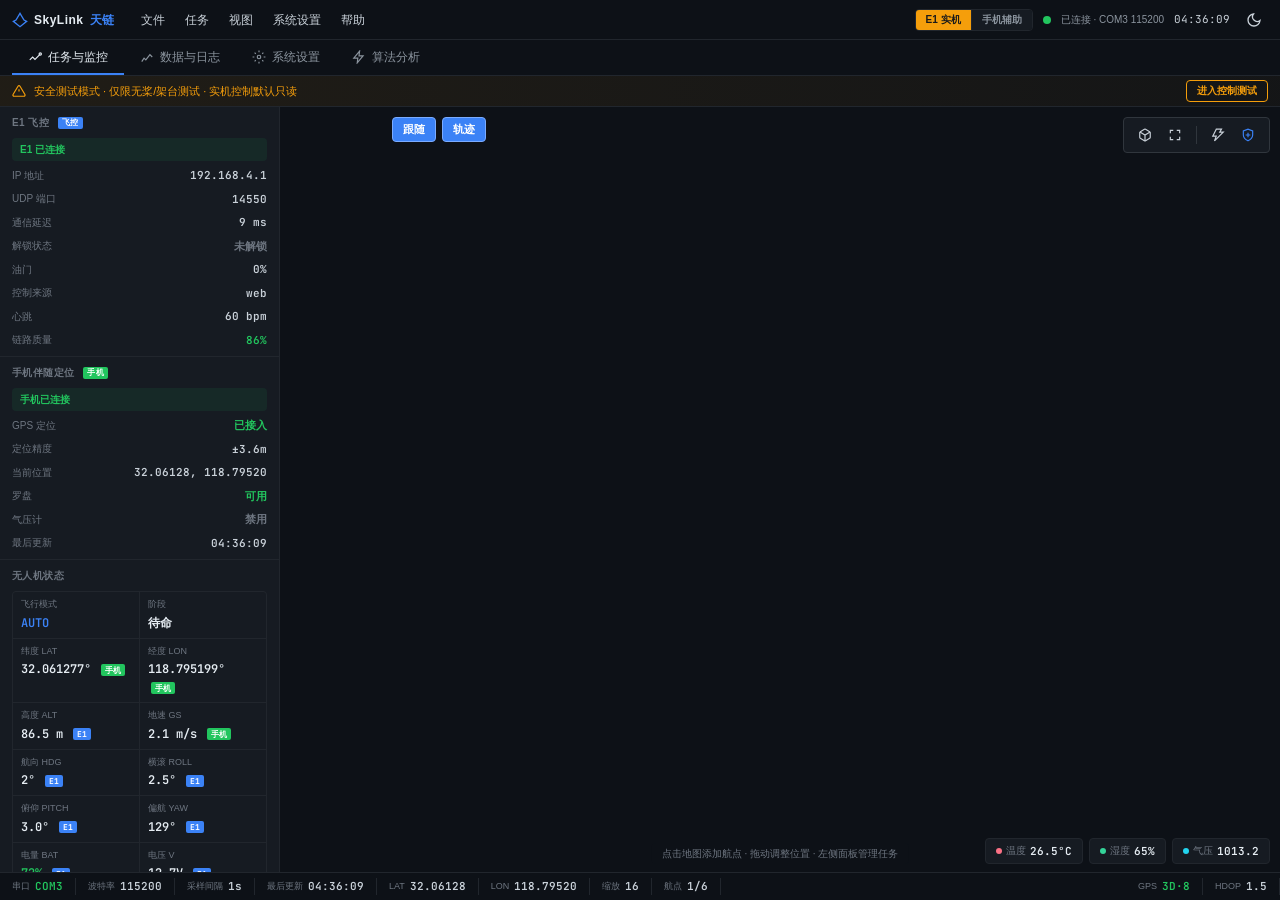
==== commit 6ec35a0e: "feat: MAVLink上行编码+飞控参数服务+真实风速API+E1/手机状态区完善 新增 MavlinkEncoder: v1帧编码器(GCS心跳/解锁/切模式/参数请求)，触发飞控完整遥测  新" ====
--- a/交互界面原型.html
+++ b/交互界面原型.html
@@ -17,7 +17,7 @@
   --radius-sm:4px; --radius-md:4px; --radius-lg:6px;
   --data-fill:#7d8590;
   --nav-h:40px; --ws-tab-h:36px; --status-bar-h:28px; --left-panel-w:280px;
-  --src-e1:#3b82f6; --src-phone:#22c55e; --src-system:#a78bfa; --src-sim:#8b949e; --src-api:#f59e0b;
+  --src-e1:#3b82f6; --src-phone:#22c55e; --src-system:#a78bfa; --src-api:#f59e0b;
 }
 [data-theme="light"]{
   --primary:#0f6cbd; --accent-blue:#0f6cbd; --accent-light-blue:#4a9ee1; --accent-gold:#c47f00;
@@ -27,7 +27,7 @@
   --bg-base:#f3f3f3; --bg-panel:#ffffff; --bg-hover:#f0f0f0; --bg-bar:#fafafa;
   --shadow-pop:0 2px 8px #00000026;
   --data-fill:#8c8c8c;
-  --src-e1:#0f6cbd; --src-phone:#107c10; --src-system:#7c3aed; --src-sim:#8c8c8c; --src-api:#9a6700;
+  --src-e1:#0f6cbd; --src-phone:#107c10; --src-system:#7c3aed; --src-api:#9a6700;
 }
 *{margin:0;padding:0;box-sizing:border-box}
 html,body{height:100%;overflow:hidden}
@@ -79,7 +79,6 @@
 .src-tag.e1{background:var(--src-e1);color:#fff}
 .src-tag.phone{background:var(--src-phone);color:#fff}
 .src-tag.system{background:var(--src-system);color:#fff}
-.src-tag.sim{background:var(--bg-hover);color:var(--text-muted);border:1px solid var(--border-default)}
 .src-tag.api{background:var(--src-api);color:#1a1a1a}
 
 /* ===== Workspace Tabs ===== */
@@ -121,7 +120,6 @@
 .dev-conn-banner{display:flex;align-items:center;gap:6px;padding:4px 8px;border-radius:4px;font-size:10px;font-weight:600;margin-bottom:4px}
 .dev-conn-banner.online{background:#22c55e15;color:var(--success)}
 .dev-conn-banner.offline{background:#ef44440d;color:var(--danger)}
-.dev-conn-banner.sim{background:#3b82f615;color:var(--primary)}
 
 /* UAV Status */
 .uav-status-grid{display:grid;grid-template-columns:1fr 1fr;gap:1px;background:var(--border-default);border:1px solid var(--border-default);border-radius:var(--radius-sm);overflow:hidden}
@@ -419,8 +417,7 @@
   <div class="nav-right">
     <!-- Mode Switcher -->
     <div class="mode-switcher" id="modeSwitcher">
-      <button class="ms-btn active" data-mode="simulation" onclick="switchRunMode('simulation')">仿真模式</button>
-      <button class="ms-btn" data-mode="e1_real" onclick="switchRunMode('e1_real')">E1 实机</button>
+      <button class="ms-btn active" data-mode="e1_real" onclick="switchRunMode('e1_real')">E1 实机</button>
       <button class="ms-btn" data-mode="phone_assist" onclick="switchRunMode('phone_assist')">手机辅助</button>
     </div>
     <span class="conn-dot on" id="connDot" title="连接状态"></span>
@@ -534,7 +531,7 @@
               <button class="mo-btn mo-btn-gated" id="btnUploadE1" disabled onclick="uploadToE1()">
                 <svg viewBox="0 0 24 24" fill="none" stroke="currentColor" stroke-width="2" width="12" height="12"><path d="M21 15v4a2 2 0 0 1-2 2H5a2 2 0 0 1-2-2v-4"/><path d="M17 8l-5-5-5 5"/><path d="M12 3v12"/></svg>
                 上传至 E1
-                <span class="gate-hint" id="gateUploadHint">当前为仿真模式，上传至 E1 需要 E1 实机模式并启用导航任务协议</span>
+                <span class="gate-hint" id="gateUploadHint">上传至 E1 需要启用导航任务协议</span>
               </button>
               <button class="mo-btn mo-btn-gated" id="btnAutoMission" disabled onclick="startAutoMission()">
                 <svg viewBox="0 0 24 24" fill="none" stroke="currentColor" stroke-width="2" width="12" height="12"><path d="M5 3 L19 12 L5 21 Z"/></svg>
@@ -654,7 +651,7 @@
             <input type="date" id="logDateFilter" style="font-size:11px;padding:3px 6px" onchange="filterFlights()">
             <select id="logModelFilter" style="font-size:11px;padding:3px 6px" onchange="filterFlights()">
               <option value="">全部型号</option>
-              <option value="SITL-Quad">SITL-Quad</option>
+              <option value="CF-Drone-E1">CF-Drone E1 Mini</option>
               <option value="DJI-M300">DJI-M300</option>
               <option value="PX4-Vtol">PX4-Vtol</option>
             </select>
@@ -691,11 +688,10 @@
       <div class="settings-field">
         <label>当前模式</label>
         <select id="setRunMode" onchange="switchRunMode(this.value)">
-          <option value="simulation" selected>仿真模式（完整模拟数据）</option>
-          <option value="e1_real">E1 实机模式（真实飞控遥测）</option>
+          <option value="e1_real" selected>E1 实机模式（真实飞控遥测）</option>
           <option value="phone_assist">手机辅助模式（GPS 定位补充）</option>
         </select>
-        <div class="settings-hint">仿真模式：所有数据模拟生成 | E1 实机：姿态/电压/解锁来自飞控 | 手机辅助：GPS 来自手机</div>
+        <div class="settings-hint">E1 实机：姿态/电压/解锁来自飞控 | 手机辅助：GPS 来自手机</div>
       </div>
     </div>
   </div>
@@ -749,7 +745,7 @@
   </div>
   <div class="settings-section">
     <div class="settings-section-title">串口通信</div>
-    <div class="settings-section-sub">串口号、波特率与传输频率配置（仿真模式生效）</div>
+    <div class="settings-section-sub">串口号、波特率与传输频率配置（E1 实机模式生效）</div>
     <div class="settings-row">
       <div class="settings-field">
         <label>串口号</label>
@@ -865,7 +861,7 @@
       <div class="settings-field">
         <label>无人机型号</label>
         <select id="droneModelSel" style="max-width:300px" onchange="updateDroneParam('model',this.value)">
-          <option value="SITL-Quad">SITL-Quad (四旋翼仿真)</option>
+          <option value="CF-Drone-E1">CF-Drone E1 Mini</option>
           <option value="DJI-M300">DJI Matrice 300 RTK</option>
           <option value="PX4-Vtol">PX4 VTOL (复合翼)</option>
           <option value="Custom">自定义</option>
@@ -944,7 +940,7 @@
 <script>
 /* ===== Global State ===== */
 var state = {
-  runMode: 'simulation', // 'simulation' | 'e1_real' | 'phone_assist'
+  runMode: 'e1_real', // 'e1_real' | 'phone_assist'
   connected:true, mode:'AUTO',
   remaining:72, voltageV:12.4, signalPct:88, satellites:14, fixType:3, hdop:1.2,
   heading:128, rollDeg:2.3, pitchDeg:1.5, yawDeg:128, relAltM:86.4, speedMs:8.2, climbRate:0.6,
@@ -955,8 +951,8 @@
   missionPhase:'standby', missionState:'idle', missionWpIndex:0, missionWpTotal:6, missionUploaded:false,
   geofenceCenterLat:32.0612, geofenceCenterLon:118.793, geofenceRadiusM:500, geofenceBreached:false,
   dataDelay:12, batteryTimeRemaining:0,
-  droneModel:'SITL-Quad', droneMaxRange:5000, droneSensors:['IMU','COMPASS','BARO','GPS','OPTFLOW'],
-  sampleInterval:1, simTimer:null,
+  droneModel:'CF-Drone-E1', droneMaxRange:5000, droneSensors:['IMU','COMPASS','BARO','GPS','OPTFLOW'],
+  sampleInterval:1, tickTimer:null,
   serialPort:'COM3', baudRate:115200, txRate:10, mapZoom:16,
   safeMode:true, controlTestActive:false,
   // E1 flight controller
@@ -974,9 +970,9 @@
   },
   // Data source mapping
   src:{
-    roll:'sim', pitch:'sim', yaw:'sim', voltage:'sim', batt:'sim',
-    lat:'sim', lon:'sim', speedMs:'sim', alt:'sim', signal:'sim',
-    satellites:'sim', hdop:'sim', temp:'sim', humidity:'sim', baroPres:'sim'
+    roll:'e1', pitch:'e1', yaw:'e1', voltage:'e1', batt:'e1',
+    lat:'phone', lon:'phone', speedMs:'phone', alt:'e1', signal:'e1',
+    satellites:'phone', hdop:'phone', temp:'system', humidity:'system', baroPres:'e1'
   },
   // Airspace data management
   airspace:{
@@ -1038,10 +1034,9 @@
   updateE1Status();
   updatePhoneStatus();
   updateDataSources();
-  toast('已切换到'+({simulation:'仿真',e1_real:'E1 实机',phone_assist:'手机辅助'})[mode]+'模式');
+  toast('已切换到'+({e1_real:'E1 实机',phone_assist:'手机辅助'})[mode]+'模式');
 }
 function applyModeGating(){
-  var sim=state.runMode==='simulation';
   var e1=state.runMode==='e1_real';
   var phone=state.runMode==='phone_assist';
   // E1 section
@@ -1069,23 +1064,19 @@
     gateMission.textContent='需要 E1 实机模式 + 已解锁 + 已上传航点 + GPS 已接入';
   }
   // Data sources
-  if(sim){
-    state.src={roll:'sim',pitch:'sim',yaw:'sim',voltage:'sim',batt:'sim',lat:'sim',lon:'sim',speedMs:'sim',alt:'sim',signal:'sim',satellites:'sim',hdop:'sim',temp:'sim',humidity:'sim',baroPres:'sim'};
-    state.e1.connected=false;
-    state.phone.connected=false;
-  }else if(e1){
-    state.src={roll:'e1',pitch:'e1',yaw:'e1',voltage:'e1',batt:'e1',lat:state.phone.gpsAvailable?'phone':'sim',lon:state.phone.gpsAvailable?'phone':'sim',speedMs:state.phone.gpsAvailable?'phone':'sim',alt:'e1',signal:'e1',satellites:state.phone.gpsAvailable?'phone':'sim',hdop:state.phone.gpsAvailable?'phone':'sim',temp:'sim',humidity:'sim',baroPres:'e1'};
+  if(e1){
+    state.src={roll:'e1',pitch:'e1',yaw:'e1',voltage:'e1',batt:'e1',lat:state.phone.gpsAvailable?'phone':'system',lon:state.phone.gpsAvailable?'phone':'system',speedMs:state.phone.gpsAvailable?'phone':'system',alt:'e1',signal:'e1',satellites:state.phone.gpsAvailable?'phone':'system',hdop:state.phone.gpsAvailable?'phone':'system',temp:'system',humidity:'system',baroPres:'e1'};
     state.e1.connected=true;
     state.phone.connected=state.phone.gpsAvailable;
   }else if(phone){
-    state.src={roll:'e1',pitch:'e1',yaw:'e1',voltage:'e1',batt:'e1',lat:'phone',lon:'phone',speedMs:'phone',alt:'e1',signal:'e1',satellites:'phone',hdop:'phone',temp:'sim',humidity:'sim',baroPres:state.phone.baroAvailable?'phone':'sim'};
+    state.src={roll:'e1',pitch:'e1',yaw:'e1',voltage:'e1',batt:'e1',lat:'phone',lon:'phone',speedMs:'phone',alt:'e1',signal:'e1',satellites:'phone',hdop:'phone',temp:'system',humidity:'system',baroPres:state.phone.baroAvailable?'phone':'system'};
     state.e1.connected=true;
     state.phone.connected=true;
   }
   updateSrcTags();
 }
 function updateSrcTags(){
-  var tagMap={e1:{cls:'e1',txt:'E1'},phone:{cls:'phone',txt:'手机'},system:{cls:'system',txt:'系统'},sim:{cls:'sim',txt:'模拟'},api:{cls:'api',txt:'API'}};
+  var tagMap={e1:{cls:'e1',txt:'E1'},phone:{cls:'phone',txt:'手机'},system:{cls:'system',txt:'系统'},api:{cls:'api',txt:'API'}};
   function setTag(id,src){
     var el=document.getElementById(id);if(!el)return;
     var t=tagMap[src];if(!t)return;
@@ -1102,7 +1093,6 @@
   var e1=state.e1;
   var banner=document.getElementById('e1ConnBanner');
   if(!banner)return;
-  if(state.runMode==='simulation'){banner.className='dev-conn-banner sim';banner.textContent='仿真模式 · 无实机连接';return;}
   if(e1.connected){
     banner.className='dev-conn-banner online';banner.textContent='E1 已连接';
     document.getElementById('e1Ip').textContent=e1.ip;
@@ -1127,7 +1117,6 @@
   var p=state.phone;
   var banner=document.getElementById('phoneConnBanner');
   if(!banner)return;
-  if(state.runMode==='simulation'){banner.className='dev-conn-banner sim';banner.textContent='仿真模式 · 无手机连接';return;}
   if(p.connected){
     banner.className='dev-conn-banner online';banner.textContent='手机已连接';
     var gpsEl=document.getElementById('phoneGps');
@@ -1173,9 +1162,9 @@
   html+='<div class="ds-source-row"><span class="dsr-label">状态</span><span class="dsr-val ok">始终可用</span></div>';
   html+='<div class="ds-source-row"><span class="dsr-label">内容</span><span class="dsr-val">航程/优化/预测</span></div>';
   html+='</div></div>';
-  // Environment sim
-  html+='<div class="ds-source-card"><div class="ds-source-name"><span class="conn-dot on" style="background:var(--src-sim)"></span> 环境模拟数据 <span class="src-tag sim">模拟</span></div><div class="ds-source-rows">';
-  html+='<div class="ds-source-row"><span class="dsr-label">状态</span><span class="dsr-val" style="color:var(--warning)">模拟/手动</span></div>';
+  // Environment data
+  html+='<div class="ds-source-card"><div class="ds-source-name"><span class="conn-dot on" style="background:var(--src-system)"></span> 环境数据 <span class="src-tag system">系统</span></div><div class="ds-source-rows">';
+  html+='<div class="ds-source-row"><span class="dsr-label">状态</span><span class="dsr-val" style="color:var(--warning)">手动/估算</span></div>';
   html+='<div class="ds-source-row"><span class="dsr-label">内容</span><span class="dsr-val">温度/湿度</span></div>';
   html+='<div class="ds-source-row"><span class="dsr-label">说明</span><span class="dsr-val" style="font-size:9px">非飞控实测，仅供演示</span></div>';
   html+='</div></div>';
@@ -1255,10 +1244,7 @@
 function updateConnStatus(){
   var dot=document.getElementById('connDot');var txt=document.getElementById('connText');
   if(!dot||!txt)return;
-  if(state.runMode==='simulation'){
-    dot.className='conn-dot on';
-    txt.textContent='仿真模式 · '+state.serialPort+' '+state.baudRate;
-  }else if(state.runMode==='e1_real'){
+  if(state.runMode==='e1_real'){
     if(state.e1.connected){dot.className='conn-dot on';txt.textContent='E1 已连接 · '+state.e1.ip+':'+state.e1.udpPort;}
     else{dot.className='conn-dot off';txt.textContent='E1 未连接';}
   }else if(state.runMode==='phone_assist'){
@@ -1280,10 +1266,8 @@
 function recoverAlert(id){var a=alertLifecycles.find(x=>x.id===id);if(a){a.status='recovered';a.recoverTime=Date.now();}}
 function updateAlertSystem(){
   var r=ALERT_RULES;
-  if(state.runMode!=='simulation'){
-    if(!state.e1.connected){var fca=alertLifecycles.find(a=>a.type==='fc_link_lost'&&a.status==='active');if(!fca)createAlert('fc_link_lost',r.fc_link_lost.msg,r.fc_link_lost.level);}
-    else{var fca2=alertLifecycles.find(a=>a.type==='fc_link_lost'&&a.status==='active');if(fca2)recoverAlert(fca2.id);}
-  }
+  if(!state.e1.connected){var fca=alertLifecycles.find(a=>a.type==='fc_link_lost'&&a.status==='active');if(!fca)createAlert('fc_link_lost',r.fc_link_lost.msg,r.fc_link_lost.level);}
+  else{var fca2=alertLifecycles.find(a=>a.type==='fc_link_lost'&&a.status==='active');if(fca2)recoverAlert(fca2.id);}
   if(state.runMode==='phone_assist'||state.runMode==='e1_real'){
     if(state.phone.gpsAvailable===false){var pga=alertLifecycles.find(a=>a.type==='phone_gps_lost'&&a.status==='active');if(!pga)createAlert('phone_gps_lost',r.phone_gps_lost.msg,r.phone_gps_lost.level);}
   }
@@ -1507,7 +1491,7 @@
     if(btn){btn.disabled=false;btn.textContent='获取';}
     toast('风速已获取 '+ws.toFixed(1)+' m/s');
   }).catch(()=>{
-    if(info)info.innerHTML='获取失败（网络受限），请手动输入风速 <span class="src-tag sim">手动</span>';
+    if(info)info.innerHTML='获取失败（网络受限），请手动输入风速 <span class="src-tag system">手动</span>';
     if(btn){btn.disabled=false;btn.textContent='获取';}
     toast('风速获取失败，请手动输入','err');
   });
@@ -1516,12 +1500,12 @@
 /* ===== Mission Page UI Updaters ===== */
 function updateMissionUI(){
   var set=(id,v,cls)=>{var e=document.getElementById(id);if(e){e.innerHTML=v;if(cls!==undefined)e.className=cls;}};
-  var srcTag=function(src){var map={e1:'<span class="src-tag e1">E1</span>',phone:'<span class="src-tag phone">手机</span>',system:'<span class="src-tag system">系统</span>',sim:'<span class="src-tag sim">模拟</span>'};return map[src]||'';};
+  var srcTag=function(src){var map={e1:'<span class="src-tag e1">E1</span>',phone:'<span class="src-tag phone">手机</span>',system:'<span class="src-tag system">系统</span>'};return map[src]||'';};
   set('usMode',state.mode,'us-val info');
   var phaseLabels={standby:'待命',takeoff:'起飞',mission:'执行任务',rtl:'返航',landing:'降落',landed:'已着陆'};
   set('usPhase',phaseLabels[state.missionPhase]||state.missionPhase);
   // GPS-dependent values
-  var gpsOk=state.runMode==='simulation'||(state.phone.gpsAvailable&&state.phone.connected);
+  var gpsOk=(state.phone.gpsAvailable&&state.phone.connected);
   if(gpsOk){
     set('usLat',state.lat.toFixed(6)+'° '+srcTag(state.src.lat));
     set('usLon',state.lon.toFixed(6)+'° '+srcTag(state.src.lon));
@@ -1577,8 +1561,8 @@
 function updateSampleInterval(val){
   state.sampleInterval=parseInt(val);
   var el=document.getElementById('sampleIntervalVal');if(el)el.textContent=val+'s';
-  if(state.simTimer){clearInterval(state.simTimer);}
-  state.simTimer=setInterval(simulate,state.sampleInterval*1000);
+  if(state.tickTimer){clearInterval(state.tickTimer);}
+  state.tickTimer=setInterval(tick,state.sampleInterval*1000);
   var sb=document.getElementById('sbSample');if(sb)sb.textContent=val+'s';
   toast('采样间隔已设为 '+val+' 秒');
 }
@@ -1595,9 +1579,9 @@
   {key:'alt',label:'相对高度',unit:'m',group:'飞行',color:'#a78bfa',enabled:true,src:'e1'},
   {key:'volt',label:'电压',unit:'V',group:'电池',color:'#fbbf24',enabled:true,src:'e1'},
   {key:'batt',label:'电量',unit:'%',group:'电池',color:'#4ade80',enabled:false,src:'e1'},
-  {key:'envTemp',label:'温度',unit:'°C',group:'环境(模拟)',color:'#fb7185',enabled:true,src:'sim'},
-  {key:'envPress',label:'气压',unit:'hPa',group:'环境(模拟)',color:'#22d3ee',enabled:true,src:'e1'},
-  {key:'humidity',label:'湿度',unit:'%',group:'环境(模拟)',color:'#34d399',enabled:true,src:'sim'}
+  {key:'envTemp',label:'温度',unit:'°C',group:'环境数据',color:'#fb7185',enabled:true,src:'system'},
+  {key:'envPress',label:'气压',unit:'hPa',group:'环境数据',color:'#22d3ee',enabled:true,src:'e1'},
+  {key:'humidity',label:'湿度',unit:'%',group:'环境数据',color:'#34d399',enabled:true,src:'system'}
 ];
 function initWaveCanvas(){
   waveCanvas=document.getElementById('waveCanvas');waveCtx=waveCanvas.getContext('2d');
@@ -1681,10 +1665,10 @@
 /* ===== Data Page: Flight Logs ===== */
 var flightMap=null;
 var flights=[
-  {id:1,type:'SITL-Quad',started_at:'2026-08-31 14:19:00',ended_at:'2026-08-31 14:35:20',duration_s:980,max_alt:102.5,total_dist:4250},
-  {id:2,type:'SITL-Quad',started_at:'2026-08-30 10:15:00',ended_at:'2026-08-30 10:28:30',duration_s:810,max_alt:85.0,total_dist:3120},
+  {id:1,type:'CF-Drone-E1',started_at:'2026-08-31 14:19:00',ended_at:'2026-08-31 14:35:20',duration_s:980,max_alt:102.5,total_dist:4250},
+  {id:2,type:'CF-Drone-E1',started_at:'2026-08-30 10:15:00',ended_at:'2026-08-30 10:28:30',duration_s:810,max_alt:85.0,total_dist:3120},
   {id:3,type:'DJI-M300',started_at:'2026-08-29 15:42:00',ended_at:'2026-08-29 16:12:10',duration_s:1790,max_alt:120.0,total_dist:8650},
-  {id:4,type:'SITL-Quad',started_at:'2026-08-28 09:20:00',ended_at:'2026-08-28 09:32:45',duration_s:765,max_alt:90.2,total_dist:3540},
+  {id:4,type:'CF-Drone-E1',started_at:'2026-08-28 09:20:00',ended_at:'2026-08-28 09:32:45',duration_s:765,max_alt:90.2,total_dist:3540},
   {id:5,type:'DJI-M300',started_at:'2026-08-27 11:00:00',ended_at:'2026-08-27 11:28:30',duration_s:1710,max_alt:95.5,total_dist:6280},
   {id:6,type:'PX4-Vtol',started_at:'2026-08-26 08:30:00',ended_at:'2026-08-26 09:05:20',duration_s:2120,max_alt:150.0,total_dist:12500},
   {id:7,type:'PX4-Vtol',started_at:'2026-08-25 16:10:00',ended_at:'2026-08-25 16:35:40',duration_s:1540,max_alt:130.0,total_dist:9800}
@@ -1776,87 +1760,55 @@
   if(name==='logs'&&flightMap)setTimeout(()=>flightMap.resize(),100);
 }
 
-/* ===== Telemetry Simulation ===== */
-var simT=0;
-function simulate(){
-  simT++;
-  if(state.runMode==='simulation'){
-    if(!state.connected){if(Math.random()<0.3){state.connected=true;updateConnStatus();}return;}
-    if(simT>30&&Math.random()<0.002){state.connected=false;updateConnStatus();return;}
-    state.rollDeg=2+Math.sin(simT/6)*3;
-    state.pitchDeg=1+Math.cos(simT/7)*2;
-    state.yawDeg=128+Math.sin(simT/20)*15;
-    state.relAltM=86+Math.sin(simT/8)*4;
-    state.climbRate=Math.sin(simT/7)*0.8;
-    state.remaining=Math.max(10,72-simT*0.015);
-    state.voltageV=12+state.remaining/100;
-    state.batteryTimeRemaining=Math.max(0,state.remaining/100*1800);
-    state.signalPct=Math.round(85+Math.sin(simT/3)*5);
-    state.satellites=Math.round(13+Math.sin(simT/9)*2);
-    state.hdop=1.0+Math.abs(Math.sin(simT/11))*0.8;
-    state.dataDelay=Math.round(10+Math.sin(simT/5)*5);
-    if(state.missionState==='running'&&simT%8===0){
-      if(state.missionWpIndex<state.missionWpTotal-1)state.missionWpIndex++;
-      else{state.missionState='complete';state.missionPhase='landed';}
+/* ===== Telemetry Update ===== */
+var tickT=0;
+function tick(){
+  tickT++;
+  state.e1.latency=8+Math.sin(tickT/5)*4;
+  state.e1.heartbeat=60+Math.round(Math.sin(tickT/10)*5);
+  state.e1.linkQuality=Math.round(85+Math.sin(tickT/15)*10);
+  state.e1.lastUpdate=Date.now();
+  state.e1.rollDeg=2+Math.sin(tickT/6)*3;
+  state.e1.pitchDeg=1+Math.cos(tickT/7)*2;
+  state.e1.yawDeg=128+Math.sin(tickT/20)*15;
+  state.e1.voltageV=12+state.remaining/100;
+  state.e1.current=8+Math.sin(tickT/8)*2;
+  // Copy E1 data to main state
+  state.rollDeg=state.e1.rollDeg;state.pitchDeg=state.e1.pitchDeg;state.yawDeg=state.e1.yawDeg;
+  state.voltageV=state.e1.voltageV;state.current=state.e1.current;
+  state.signalPct=state.e1.linkQuality;
+  state.remaining=Math.max(10,72-tickT*0.015);
+  state.batteryTimeRemaining=Math.max(0,state.remaining/100*1800);
+  state.relAltM=86+Math.sin(tickT/8)*4;
+  state.baroPresAbs=1013.2+Math.sin(tickT/30)*1.5;
+  // Phone data
+  if(state.phone.connected){
+    state.phone.gpsAccuracy=3.5+Math.sin(tickT/12)*1.5;
+    state.phone.lastUpdate=Date.now();
+    if(state.phone.gpsAvailable){
+      var ang2=tickT*0.035, rad2=0.0022;
+      state.phone.lat=32.0612+rad2*Math.sin(ang2);
+      state.phone.lon=118.793+rad2*Math.cos(ang2);
+      state.lat=state.phone.lat;state.lon=state.phone.lon;
+      var dN2=0.001*111320*Math.cos(ang2), dE2=0.001*111320*Math.sin(ang2);
+      state.speedMs=Math.abs(Math.sin(tickT/3))*5+0.5;
+      state.heading=(((Math.atan2(dE2,dN2)*180/Math.PI)+360)%360);
+      state.satellites=Math.round(8+Math.sin(tickT/9)*2);
+      state.hdop=1.5+Math.abs(Math.sin(tickT/11))*0.5;
     }
-    var ang=simT*0.035, rad=0.0022;
-    var newLat=32.0612+rad*Math.sin(ang), newLon=118.793+rad*Math.cos(ang);
-    var dN=(newLat-state.lat)*111320, dE=(newLon-state.lon)*111320*Math.cos(state.lat*Math.PI/180);
-    var gs=Math.sqrt(dN*dN+dE*dE);
-    if(gs>0.3){var brg=Math.atan2(dE,dN)*180/Math.PI;if(brg<0)brg+=360;state.heading=brg;state.yawDeg=brg;}
-    state.speedMs=gs;state.lat=newLat;state.lon=newLon;
-    state.baroPresAbs=1013.2+Math.sin(simT/30)*1.5;
-    state.baroTemp=2650+Math.sin(simT/40)*80;
-    state.humidity=65+Math.sin(simT/25)*8;
-  }else{
-    // E1 real / phone assist mode
-    // Simulate E1 telemetry
-    state.e1.latency=8+Math.sin(simT/5)*4;
-    state.e1.heartbeat=60+Math.round(Math.sin(simT/10)*5);
-    state.e1.linkQuality=Math.round(85+Math.sin(simT/15)*10);
-    state.e1.lastUpdate=Date.now();
-    state.e1.rollDeg=2+Math.sin(simT/6)*3;
-    state.e1.pitchDeg=1+Math.cos(simT/7)*2;
-    state.e1.yawDeg=128+Math.sin(simT/20)*15;
-    state.e1.voltageV=12+state.remaining/100;
-    state.e1.current=8+Math.sin(simT/8)*2;
-    // Copy E1 data to main state
-    state.rollDeg=state.e1.rollDeg;state.pitchDeg=state.e1.pitchDeg;state.yawDeg=state.e1.yawDeg;
-    state.voltageV=state.e1.voltageV;state.current=state.e1.current;
-    state.signalPct=state.e1.linkQuality;
-    state.remaining=Math.max(10,72-simT*0.015);
-    state.batteryTimeRemaining=Math.max(0,state.remaining/100*1800);
-    state.relAltM=86+Math.sin(simT/8)*4;
-    state.baroPresAbs=1013.2+Math.sin(simT/30)*1.5;
-    // Phone data
-    if(state.phone.connected){
-      state.phone.gpsAccuracy=3.5+Math.sin(simT/12)*1.5;
-      state.phone.lastUpdate=Date.now();
-      if(state.phone.gpsAvailable){
-        var ang2=simT*0.035, rad2=0.0022;
-        state.phone.lat=32.0612+rad2*Math.sin(ang2);
-        state.phone.lon=118.793+rad2*Math.cos(ang2);
-        state.lat=state.phone.lat;state.lon=state.phone.lon;
-        var dN2=0.001*111320*Math.cos(ang2), dE2=0.001*111320*Math.sin(ang2);
-        state.speedMs=Math.abs(Math.sin(simT/3))*5+0.5;
-        state.heading=(((Math.atan2(dE2,dN2)*180/Math.PI)+360)%360);
-        state.satellites=Math.round(8+Math.sin(simT/9)*2);
-        state.hdop=1.5+Math.abs(Math.sin(simT/11))*0.5;
-      }
-      if(state.phone.baroAvailable){
-        state.baroPresAbs=1013.0+Math.sin(simT/30)*2;
-      }
+    if(state.phone.baroAvailable){
+      state.baroPresAbs=1013.0+Math.sin(tickT/30)*2;
     }
-    state.baroTemp=2650+Math.sin(simT/40)*80;
-    state.humidity=65+Math.sin(simT/25)*8;
-    state.dataDelay=Math.round(state.e1.latency);
-  }
+  }
+  state.baroTemp=2650+Math.sin(tickT/40)*80;
+  state.humidity=65+Math.sin(tickT/25)*8;
+  state.dataDelay=Math.round(state.e1.latency);
   updateAlertSystem();
   updateMissionUI();
   updateE1Status();
   updatePhoneStatus();
   applyModeGating();
-  if(simT%5===0)updateDataSources();
+  if(tickT%5===0)updateDataSources();
 }
 
 /* ===== Init ===== */
@@ -1875,7 +1827,7 @@
 updateE1Status();
 updatePhoneStatus();
 updateDataSources();
-state.simTimer=setInterval(simulate,state.sampleInterval*1000);
+state.tickTimer=setInterval(tick,state.sampleInterval*1000);
 setInterval(function(){var el=document.getElementById('sysClock');if(el)el.textContent=new Date().toLocaleTimeString('zh-CN',{hour12:false});},1000);
 document.addEventListener('keydown',function(e){
   if(e.target.tagName==='INPUT'||e.target.tagName==='SELECT'||e.target.tagName==='TEXTAREA')return;
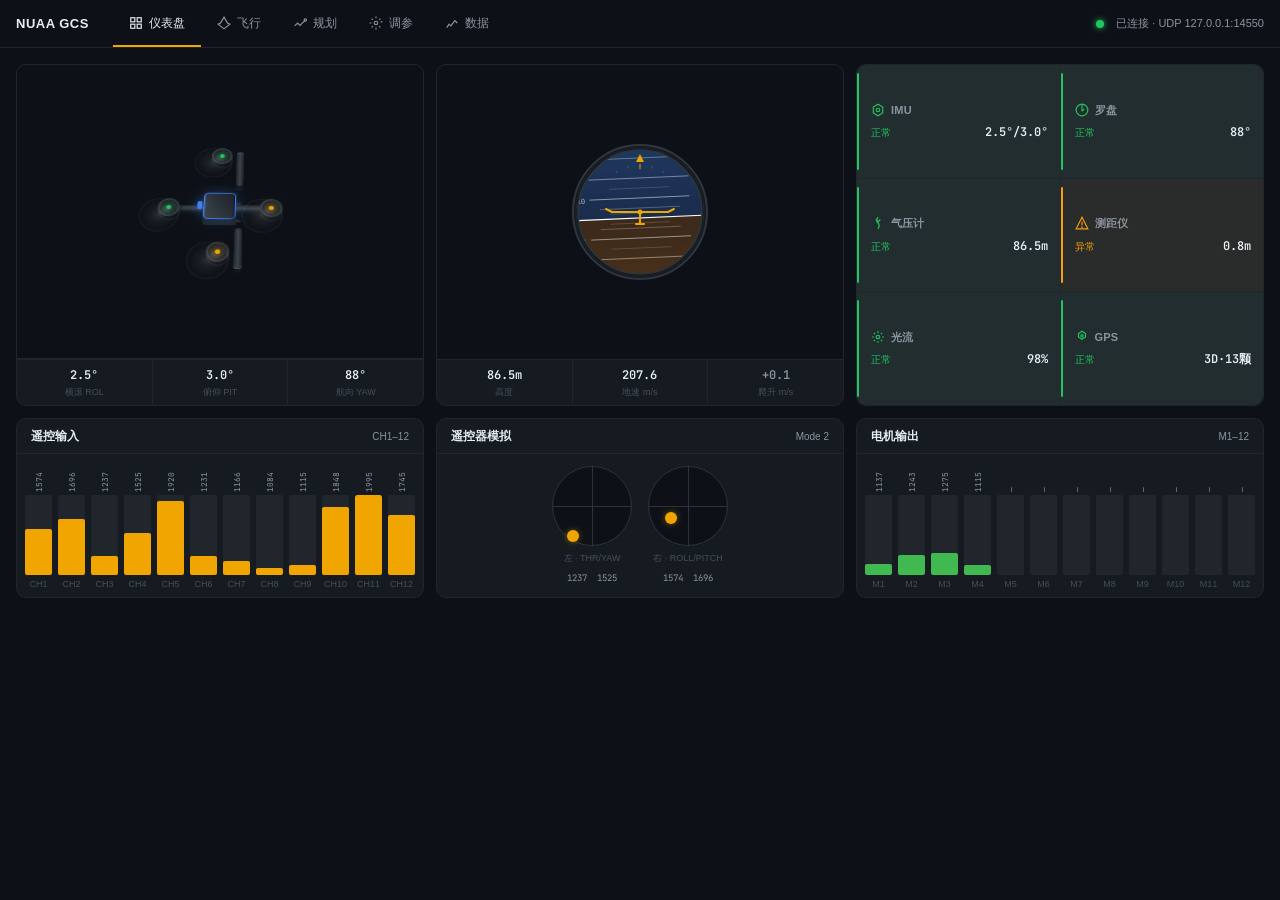
==== commit 1666aefe: "Initial commit: add project source code" ====
--- a/交互界面原型.html
+++ b/交互界面原型.html
@@ -2,1600 +2,1767 @@
 <html lang="zh-CN"><head>
 <meta charset="UTF-8">
 <meta name="viewport" content="width=device-width, initial-scale=1.0">
-<title>SkyLink 天链 · 无人机地面控制站</title>
+<title>NUAA Ground Control Station</title>
 <link href="https://fonts.googleapis.com/css2?family=JetBrains+Mono:wght@400;600;700&amp;display=swap" rel="stylesheet">
+<!-- AMap JS API loaded at bottom -->
 <style>
-/* ===== Design Tokens ===== */
+/* ===== CGC Design Tokens (exact match) ===== */
 :root{
-  --primary:#3b82f6; --accent-blue:#4b8bf5; --accent-light-blue:#7aabff; --accent-gold:#f0a500;
+  --primary:#f0a500; --accent-blue:#4b8bf5; --accent-light-blue:#7aabff;
   --success:#22c55e; --warning:#f59e0b; --danger:#ef4444; --info:#8b949e;
-  --text-primary:#e6edf3; --text-secondary:#c9d1d9; --text-muted:#6e7681; --text-link:#58a6ff;
-  --border-default:#21262d; --border-hover:#30363d; --border-highlight:#3b82f6;
+  --highlight-warning:#e3b341; --blue-highlight:#3b82f6;
+  --text-primary:#e6edf3; --text-secondary:#c9d1d9; --text-muted:#484f58; --text-link:#f0a500;
+  --border-default:#21262d; --border-hover:#30363d; --border-highlight:#f0a500;
   --bg-base:#0d1117; --bg-panel:#161b22; --bg-hover:#1c2128; --bg-bar:#21262d;
-  --shadow-pop:0 4px 12px #00000040;
+  --shadow-map:0 4px 16px #00000073; --shadow-joydot:0 0 6px #f0a50073; --shadow-drone:0 0 4px #3b82f6cc;
   --font-mono:'JetBrains Mono',monospace;
-  --radius-sm:4px; --radius-md:4px; --radius-lg:6px;
-  --data-fill:#7d8590;
-  --nav-h:40px; --ws-tab-h:36px; --status-bar-h:28px; --left-panel-w:280px;
-  --src-e1:#3b82f6; --src-phone:#22c55e; --src-system:#a78bfa; --src-api:#f59e0b;
-}
-[data-theme="light"]{
-  --primary:#0f6cbd; --accent-blue:#0f6cbd; --accent-light-blue:#4a9ee1; --accent-gold:#c47f00;
-  --success:#107c10; --warning:#9a6700; --danger:#c42b1c; --info:#605e5c;
-  --text-primary:#1a1a1a; --text-secondary:#424242; --text-muted:#8c8c8c; --text-link:#0f6cbd;
-  --border-default:#e5e5e5; --border-hover:#d1d1d1; --border-highlight:#0f6cbd;
-  --bg-base:#f3f3f3; --bg-panel:#ffffff; --bg-hover:#f0f0f0; --bg-bar:#fafafa;
-  --shadow-pop:0 2px 8px #00000026;
-  --data-fill:#8c8c8c;
-  --src-e1:#0f6cbd; --src-phone:#107c10; --src-system:#7c3aed; --src-api:#9a6700;
 }
 *{margin:0;padding:0;box-sizing:border-box}
 html,body{height:100%;overflow:hidden}
 body{background:var(--bg-base);color:var(--text-primary);font-family:-apple-system,'Segoe UI','Microsoft YaHei',sans-serif;font-size:11px;line-height:1.5}
 .mono{font-family:var(--font-mono);font-variant-numeric:tabular-nums}
 button{font-family:inherit;cursor:pointer;border:none;background:none;color:inherit}
-input,select{font-family:inherit;font-size:11px;color:var(--text-primary);background:var(--bg-base);border:1px solid var(--border-default);border-radius:4px;padding:4px 8px;outline:none;transition:border-color .15s}
-input:focus,select:focus{border-color:var(--primary);box-shadow:0 0 0 1px var(--primary)}
-[data-theme="light"] input,[data-theme="light"] select{background:var(--bg-panel)}
-input:disabled{background:var(--bg-hover);color:var(--text-muted)}
+input,select{font-family:inherit;font-size:11px;color:var(--text-primary);background:var(--bg-base);border:1px solid var(--border-default);border-radius:4px;padding:4px 8px;outline:none}
+input:focus,select:focus{border-color:var(--primary)}
 ::-webkit-scrollbar{width:6px;height:6px}
 ::-webkit-scrollbar-track{background:transparent}
 ::-webkit-scrollbar-thumb{background:var(--border-hover);border-radius:3px}
 
-/* ===== Top Menu Bar ===== */
-.topnav{height:var(--nav-h);background:var(--bg-base);border-bottom:1px solid var(--border-default);display:flex;align-items:center;padding:0 12px;gap:0;flex-shrink:0;z-index:100}
-.nav-brand{font-size:12px;font-weight:700;color:var(--text-primary);letter-spacing:.5px;white-space:nowrap;display:flex;align-items:center;gap:6px;flex-shrink:0;margin-right:16px}
-.menu-bar{display:flex;gap:0;height:100%;align-items:stretch}
-.menu-item{display:flex;align-items:center;padding:0 10px;font-size:12px;color:var(--text-secondary);cursor:pointer;transition:background .15s,color .15s;position:relative;white-space:nowrap}
-.menu-item:hover{background:var(--bg-hover);color:var(--text-primary)}
-.menu-dropdown{position:absolute;top:100%;left:0;background:var(--bg-panel);border:1px solid var(--border-default);border-radius:var(--radius-sm);box-shadow:var(--shadow-pop);min-width:180px;z-index:200;display:none;flex-direction:column;padding:4px 0}
-.menu-item.open .menu-dropdown{display:flex}
-.menu-dropdown-item{padding:6px 16px;font-size:11px;color:var(--text-secondary);cursor:pointer;display:flex;align-items:center;gap:8px;white-space:nowrap}
-.menu-dropdown-item:hover{background:var(--bg-hover);color:var(--text-primary)}
-.menu-dropdown-sep{height:1px;background:var(--border-default);margin:4px 0}
-.nav-right{margin-left:auto;display:flex;align-items:center;gap:10px;font-size:11px;color:var(--info)}
-
-/* ===== Mode Switcher ===== */
-.mode-switcher{display:flex;gap:0;border:1px solid var(--border-default);border-radius:var(--radius-sm);overflow:hidden;flex-shrink:0}
-.ms-btn{padding:3px 10px;font-size:10px;font-weight:600;color:var(--info);background:var(--bg-panel);transition:all .15s;cursor:pointer;white-space:nowrap;border:none;border-right:1px solid var(--border-default)}
-.ms-btn:last-child{border-right:none}
-.ms-btn:hover{color:var(--text-secondary)}
-.ms-btn.active{background:var(--primary);color:#fff}
-.ms-btn.active[data-mode="e1_real"]{background:var(--warning);color:#1a1a1a}
-.ms-btn.active[data-mode="phone_assist"]{background:var(--success);color:#1a1a1a}
-
-/* Theme toggle */
-.theme-toggle{display:flex;align-items:center;justify-content:center;width:28px;height:28px;border-radius:var(--radius-sm);color:var(--text-secondary);transition:all .15s}
-.theme-toggle:hover{background:var(--bg-hover);color:var(--text-primary)}
-.theme-toggle svg{transition:transform .3s}
-.theme-toggle:active svg{transform:rotate(180deg)}
-.conn-dot{width:8px;height:8px;border-radius:50%;background:var(--text-muted);transition:background .15s;flex-shrink:0}
-.conn-dot.on{background:var(--success)}
+/* ===== Top Nav ===== */
+.topnav{height:48px;background:var(--bg-base);border-bottom:1px solid var(--border-default);display:flex;align-items:center;padding:0 16px;gap:24px;flex-shrink:0;z-index:100}
+.nav-brand{font-size:13px;font-weight:700;color:var(--text-primary);letter-spacing:.5px}
+.nav-tabs{display:flex;gap:0;height:100%;align-items:stretch}
+.nav-tab{display:flex;align-items:center;padding:0 16px;font-size:12px;color:var(--info);border-bottom:2px solid transparent;transition:color .15s,border-color .15s;cursor:pointer;gap:6px}
+.nav-tab:hover{color:var(--text-primary)}
+.nav-tab.active{color:var(--text-primary);border-bottom-color:var(--primary)}
+.nav-tab svg{width:14px;height:14px;flex-shrink:0}
+
+/* AMap dark theme overrides */
+.amap-container{background:#0d1117!important}
+.amap-logo,.amap-copyright{display:none!important}
+.amap-ctrl-list-layer{display:none!important}
+.nav-right{margin-left:auto;display:flex;align-items:center;gap:12px;font-size:11px;color:var(--info)}
+.conn-dot{width:8px;height:8px;border-radius:50%;background:var(--text-muted);transition:background .15s}
+.conn-dot.on{background:var(--success);box-shadow:0 0 6px var(--success)}
 .conn-dot.off{background:var(--danger)}
-.conn-dot.warn{background:var(--warning)}
-
-/* ===== Data Source Tags ===== */
-.src-tag{display:inline-block;font-size:8px;font-weight:700;padding:0 4px;border-radius:2px;margin-left:3px;vertical-align:middle;line-height:1.5;white-space:nowrap}
-.src-tag.e1{background:var(--src-e1);color:#fff}
-.src-tag.phone{background:var(--src-phone);color:#fff}
-.src-tag.system{background:var(--src-system);color:#fff}
-.src-tag.api{background:var(--src-api);color:#1a1a1a}
-
-/* ===== Workspace Tabs ===== */
-.ws-tabs{height:var(--ws-tab-h);background:var(--bg-base);border-bottom:1px solid var(--border-default);display:flex;align-items:stretch;padding:0 12px;flex-shrink:0;gap:0}
-.ws-tab{display:flex;align-items:center;padding:0 16px;font-size:12px;color:var(--info);border-bottom:2px solid transparent;transition:color .15s,border-color .15s;cursor:pointer;gap:6px;white-space:nowrap}
-.ws-tab:hover{color:var(--text-primary)}
-.ws-tab.active{color:var(--text-primary);border-bottom-color:var(--primary)}
-.ws-tab svg{width:14px;height:14px;flex-shrink:0}
-
-/* ===== Workspace Container ===== */
-.workspace{display:none;height:calc(100vh - var(--nav-h) - var(--ws-tab-h));overflow:hidden}
-.workspace.active{display:flex}
-
-/* ===== Safe Test Banner ===== */
-.safe-banner{background:linear-gradient(90deg,#f59e0b15,#f59e0b08);border-bottom:1px solid var(--border-default);padding:4px 12px;display:flex;align-items:center;gap:8px;font-size:11px;color:var(--warning);flex-shrink:0}
-.safe-banner svg{flex-shrink:0}
-.safe-banner .sb-action{margin-left:auto;padding:3px 10px;border:1px solid var(--warning);border-radius:4px;cursor:pointer;font-size:10px;font-weight:600;color:var(--warning);transition:all .15s}
-.safe-banner .sb-action:hover{background:var(--warning);color:#1a1a1a}
-.safe-banner .sb-action.danger{border-color:var(--danger);color:var(--danger)}
-.safe-banner .sb-action.danger:hover{background:var(--danger);color:#fff}
-
-/* ===== Mission Workspace ===== */
-.mission-ws{flex-direction:column}
-.mission-body{flex:1;display:flex;overflow:hidden}
-.left-panel{width:var(--left-panel-w);flex-shrink:0;background:var(--bg-panel);border-right:1px solid var(--border-default);display:flex;flex-direction:column;overflow:hidden}
-.lp-section{border-bottom:1px solid var(--border-default);display:flex;flex-direction:column;min-height:0}
-.lp-section-title{font-size:10px;font-weight:700;color:var(--text-muted);letter-spacing:.04em;padding:8px 12px 4px;text-transform:uppercase;display:flex;align-items:center;gap:6px;flex-shrink:0}
-.lp-section-body{padding:4px 12px 8px;overflow-y:auto;flex:1;min-height:0}
-
-/* E1 / Phone status */
-.dev-status{display:flex;flex-direction:column;gap:3px}
-.dev-row{display:flex;align-items:center;justify-content:space-between;font-size:10px;padding:2px 0}
-.dev-row .dr-label{color:var(--text-muted)}
-.dev-row .dr-val{font-family:var(--font-mono);font-size:11px;font-weight:600;color:var(--text-secondary)}
-.dev-row .dr-val.ok{color:var(--success)}
-.dev-row .dr-val.warn{color:var(--warning)}
-.dev-row .dr-val.err{color:var(--danger)}
-.dev-row .dr-val.off{color:var(--text-muted)}
-.dev-conn-banner{display:flex;align-items:center;gap:6px;padding:4px 8px;border-radius:4px;font-size:10px;font-weight:600;margin-bottom:4px}
-.dev-conn-banner.online{background:#22c55e15;color:var(--success)}
-.dev-conn-banner.offline{background:#ef44440d;color:var(--danger)}
-
-/* UAV Status */
-.uav-status-grid{display:grid;grid-template-columns:1fr 1fr;gap:1px;background:var(--border-default);border:1px solid var(--border-default);border-radius:var(--radius-sm);overflow:hidden}
-.us-cell{background:var(--bg-panel);display:flex;flex-direction:column;gap:2px;padding:6px 8px}
-.us-label{color:var(--text-muted);font-size:9px}
-.us-val{color:var(--text-primary);font-family:var(--font-mono);font-size:12px;font-weight:600}
-.us-val.ok{color:var(--success)}
-.us-val.warn{color:var(--warning)}
-.us-val.err{color:var(--danger)}
-.us-val.info{color:var(--primary)}
-.us-val.off{color:var(--text-muted)}
-.us-val.disabled{color:var(--text-muted);font-style:italic;font-weight:400}
-
-/* Waypoint list */
+
+/* ===== Page Container ===== */
+.page{display:none;height:calc(100vh - 48px);overflow:hidden}
+.page.active{display:block}
+
+/* ===== Overview Page ===== */
+.overview-page{display:flex;flex-direction:column;gap:12px;padding:16px;overflow-y:auto;height:100%}
+.ov-top-row{display:grid;grid-template-columns:repeat(3,minmax(0,1fr));gap:12px;width:100%;max-width:1440px;height:max(300px,min(38vh,380px));margin:0 auto}
+.ov-mid-row{display:grid;grid-template-columns:repeat(3,minmax(0,1fr));gap:12px;width:100%;max-width:1440px;max-height:240px;margin:0 auto}
+.ov-card{background:var(--bg-panel);border:1px solid var(--border-default);border-radius:10px;overflow:hidden;display:flex;flex-direction:column}
+.ov-card-head{border-bottom:1px solid var(--border-default);padding:8px 14px;display:flex;align-items:center;gap:8px}
+.ov-card-title{font-size:12px;font-weight:600;color:var(--text-primary)}
+.ov-card-sub{margin-left:auto;font-size:10px;color:var(--info)}
+.ov-card-body{flex:1;padding:12px;overflow:hidden}
+
+/* Model card - CGC style: model-wrap + model-stats bottom bar */
+.model-wrap{background:var(--bg-base);flex:1;min-height:0;overflow:hidden;display:flex;align-items:center;justify-content:center}
+.model-stats{border-top:1px solid var(--border-default);display:flex;flex-direction:column}
+.mst-row{background:var(--bg-bar);border-top:1px solid var(--border-default);flex-shrink:0;display:grid;grid-template-columns:1fr 1fr 1fr;gap:1px}
+.mst-cell{background:var(--bg-panel);display:flex;flex-direction:column;justify-content:center;align-items:center;gap:2px;padding:6px 4px}
+.mst-val{color:var(--text-primary);font-family:var(--font-mono);font-size:12px;font-weight:600}
+.mst-label{color:var(--text-muted);font-size:9px}
+.mst-val.armed,.mst-val.vz-up{color:var(--success)}
+.mst-val.vz-down{color:var(--danger)}
+
+/* 3D Drone - CGC style realistic quadcopter */
+.drone-scene{width:100%;height:100%;perspective:600px;perspective-origin:50% 40%;display:flex;align-items:center;justify-content:center;cursor:grab;user-select:none;position:relative}
+.drone-scene:active{cursor:grabbing}
+.drone-3d-model{width:0;height:0;position:relative;transform-style:preserve-3d;transform:rotateX(-40deg) rotateY(35deg) rotateZ(0deg)}
+.d3-part{position:absolute;transform-style:preserve-3d}
+/* Body - main fuselage with 3D thickness */
+.d3-body-top{width:32px;height:32px;background:linear-gradient(145deg,#3d444d 0%,#1c2128 100%);border:1.5px solid #3b82f6;border-radius:5px;box-shadow:0 0 14px #3b82f655,inset 0 1px 0 #4c5664,inset 0 -1px 0 #0d1117;transform:translate3d(-16px,-16px,9px)}
+.d3-body-bottom{width:32px;height:32px;background:linear-gradient(145deg,#161b22 0%,#0d1117 100%);border:1.5px solid #21262d;border-radius:5px;box-shadow:inset 0 1px 0 #21262d;transform:translate3d(-16px,-16px,-1px)}
+.d3-body-side{background:#1c2128}
+.d3-body-side.bs-front{width:32px;height:10px;background:linear-gradient(180deg,#30363d 0%,#1c2128 100%);transform:translate3d(-16px,-21px,4px) rotateX(90deg)}
+.d3-body-side.bs-back{width:32px;height:10px;background:linear-gradient(0deg,#30363d 0%,#1c2128 100%);transform:translate3d(-16px,11px,4px) rotateX(-90deg)}
+.d3-body-side.bs-left{width:10px;height:32px;background:linear-gradient(90deg,#21262d 0%,#1c2128 100%);transform:translate3d(-21px,-16px,4px) rotateY(-90deg)}
+.d3-body-side.bs-right{width:10px;height:32px;background:linear-gradient(-90deg,#21262d 0%,#1c2128 100%);transform:translate3d(11px,-16px,4px) rotateY(90deg)}
+/* Nose indicator */
+.d3-nose{width:10px;height:5px;background:#3b82f6;border-radius:3px;box-shadow:0 0 10px #3b82f6aa;transform:translate3d(-5px,-22px,10px)}
+/* Arms - X configuration with 3D thickness (tapered arms) */
+.d3-arm{width:8px;height:46px;background:linear-gradient(90deg,#1c2128 0%,#30363d 30%,#3d444d 50%,#30363d 70%,#1c2128 100%);border-radius:4px;box-shadow:inset 0 1px 0 #4c5664,inset 0 -1px 0 #0d1117}
+.d3-arm.a1{transform:translate3d(-4px,-50px,5px)}
+.d3-arm.a2{transform:translate3d(46px,-4px,5px) rotateZ(90deg)}
+.d3-arm.a3{transform:translate3d(-4px,4px,5px) rotateZ(180deg)}
+.d3-arm.a4{transform:translate3d(-50px,-4px,5px) rotateZ(270deg)}
+/* Arm underside (darker) */
+.d3-arm-bottom{width:8px;height:46px;background:linear-gradient(90deg,#0d1117 0%,#161b22 50%,#0d1117 100%);border-radius:4px;box-shadow:inset 0 -1px 0 #21262d}
+.d3-arm-bottom.ab1{transform:translate3d(-4px,-50px,-1px)}
+.d3-arm-bottom.ab2{transform:translate3d(46px,-4px,-1px) rotateZ(90deg)}
+.d3-arm-bottom.ab3{transform:translate3d(-4px,4px,-1px) rotateZ(180deg)}
+.d3-arm-bottom.ab4{transform:translate3d(-50px,-4px,-1px) rotateZ(270deg)}
+/* Motor mounts with 3D depth */
+.d3-motor{width:22px;height:22px;border-radius:50%;background:radial-gradient(circle at 30% 30%,#3d444d 0%,#21262d 40%,#161b22 100%);border:2px solid #30363d;box-shadow:inset 0 2px 4px #0d1117aa,0 2px 4px #0d111788}
+.d3-motor.m1{transform:translate3d(-11px,-62px,6px)}
+.d3-motor.m2{transform:translate3d(56px,-11px,6px)}
+.d3-motor.m3{transform:translate3d(-11px,40px,6px)}
+.d3-motor.m4{transform:translate3d(-62px,-11px,6px)}
+/* Motor underside (shadow) */
+.d3-motor-bottom{width:22px;height:22px;border-radius:50%;background:#0d1117;border:1px solid #21262d}
+.d3-motor-bottom.mb1{transform:translate3d(-11px,-62px,-1px)}
+.d3-motor-bottom.mb2{transform:translate3d(56px,-11px,-1px)}
+.d3-motor-bottom.mb3{transform:translate3d(-11px,40px,-1px)}
+.d3-motor-bottom.mb4{transform:translate3d(-62px,-11px,-1px)}
+/* Propeller discs (spinning when armed) */
+.d3-rotor{width:40px;height:40px;border-radius:50%;background:radial-gradient(circle,rgba(255,255,255,.12) 0%,rgba(200,200,200,.06) 30%,rgba(150,150,150,.02) 60%,transparent 80%);border:1px solid rgba(255,255,255,.06);top:50%;left:50%;transform:translate(-50%,-50%);transition:opacity .2s;opacity:0;pointer-events:none}
+.d3-rotor.spinning{opacity:1;animation:rotorSpin .025s linear infinite}
+@keyframes rotorSpin{from{transform:translate(-50%,-50%) rotate(0deg)}to{transform:translate(-50%,-50%) rotate(360deg)}}
+.d3-rotor.r1{animation-direction:normal}
+.d3-rotor.r2{animation-direction:reverse}
+.d3-rotor.r3{animation-direction:normal}
+.d3-rotor.r4{animation-direction:reverse}
+/* LED indicators */
+.d3-led{width:5px;height:5px;border-radius:50%;position:absolute;top:50%;left:50%;transform:translate(-50%,-50%);z-index:10}
+.d3-led.led-front-left{background:#22c55e;box-shadow:0 0 8px #22c55e,0 0 12px #22c55e88}
+.d3-led.led-front-right{background:#22c55e;box-shadow:0 0 8px #22c55e,0 0 12px #22c55e88}
+.d3-led.led-back-left{background:#f0a500;box-shadow:0 0 8px #f0a500,0 0 12px #f0a50088}
+.d3-led.led-back-right{background:#f0a500;box-shadow:0 0 8px #f0a500,0 0 12px #f0a50088}
+/* Camera gimbal */
+.d3-gimbal{width:14px;height:10px;background:linear-gradient(180deg,#21262d 0%,#161b22 100%);border:1px solid #30363d;border-radius:3px;box-shadow:0 2px 3px #0d111766;transform:translate3d(-7px,-5px,-4px)}
+.d3-camera-lens{width:7px;height:7px;border-radius:50%;background:radial-gradient(circle at 40% 40%,#3d444d 0%,#0d1117 70%);border:1px solid #30363d;position:absolute;top:50%;left:50%;transform:translate(-50%,-50%);box-shadow:inset 0 1px 2px #0d111788}
+/* Landing gear struts */
+.d3-gear{width:3px;height:12px;background:linear-gradient(180deg,#30363d 0%,#21262d 100%);border-radius:1px 1px 2px 2px;box-shadow:1px 0 2px #0d111755}
+.d3-gear.g1{transform:translate3d(-12px,-12px,-2px)}
+.d3-gear.g2{transform:translate3d(9px,-12px,-2px)}
+.d3-gear.g3{transform:translate3d(-12px,9px,-2px)}
+.d3-gear.g4{transform:translate3d(9px,9px,-2px)}
+/* Landing skids */
+.d3-skid{width:16px;height:2px;background:#30363d;border-radius:1px;position:absolute;top:50%;left:50%;transform:translate(-50%,-50%)}
+.d3-skid.sk1{transform:translate(-50%,50px)}
+.d3-skid.sk2{transform:translate(-50%,-50px)}
+
+/* ADI card - CGC style */
+.adi-wrap{background:var(--bg-base);flex:1;min-height:0;overflow:hidden;display:flex;align-items:center;justify-content:center}
+.adi-svg{width:140px;height:140px}
+.adi-strip{background:var(--bg-bar);border-top:1px solid var(--border-default);flex-shrink:0;display:grid;grid-template-columns:1fr 1fr 1fr;gap:1px}
+.as-cell{background:var(--bg-panel);display:flex;flex-direction:column;justify-content:center;align-items:center;gap:2px;padding:6px 4px}
+.as-val{color:var(--text-primary);font-family:var(--font-mono);font-size:12px;font-weight:600}
+.as-label{color:var(--text-muted);font-size:9px}
+.as-val.vz-up{color:var(--success)}
+.as-val.vz-down{color:var(--danger)}
+
+/* Sensor card - CGC sg-cell structure */
+.sensor-grid{background:var(--bg-bar);flex:1;display:grid;grid-template-rows:repeat(3,1fr);grid-template-columns:1fr 1fr;gap:1px;overflow:hidden;height:100%}
+.sg-cell{background:var(--bg-panel);display:flex;flex-direction:column;justify-content:center;gap:5px;padding:10px 12px 10px 14px;transition:background .15s;position:relative;overflow:visible}
+.sg-accent{background:#2d333b;border-radius:1px;width:2px;position:absolute;top:8px;bottom:8px;left:0}
+.sg-cell.ok .sg-accent{background:var(--success)}
+.sg-cell.err .sg-accent{background:var(--danger)}
+.sg-cell.warn .sg-accent{background:var(--warning)}
+.sg-cell.off .sg-accent{background:#2d333b}
+.sg-cell.ok{background:#22c55e0a}
+.sg-cell.err{background:#ef44440d}
+.sg-cell.warn{background:#f59e0b0a}
+.sg-cell.off{background:var(--bg-panel)}
+.sg-head{display:flex;align-items:center;gap:6px}
+.sg-icon{color:var(--text-muted);flex-shrink:0;transition:color .15s;width:14px;height:14px}
+.sg-cell.ok .sg-icon{color:var(--success)}
+.sg-cell.err .sg-icon{color:var(--danger)}
+.sg-cell.warn .sg-icon{color:var(--warning)}
+.sg-cell.off .sg-icon{color:#2d333b}
+.sg-name{color:var(--info);letter-spacing:.02em;text-transform:uppercase;font-size:11px;font-weight:600}
+.sg-body{display:flex;align-items:baseline;gap:6px}
+.sg-status{color:var(--text-muted);min-width:36px;font-size:10px}
+.sg-cell.ok .sg-status{color:var(--success)}
+.sg-cell.err .sg-status{color:var(--danger)}
+.sg-cell.warn .sg-status{color:var(--warning)}
+.sg-cell.off .sg-status{color:var(--text-muted)}
+.sg-value{color:var(--text-primary);margin-left:auto;font-family:var(--font-mono);font-size:12px;font-weight:600}
+
+/* Channel bars (RC & Motor) */
+.ch-card-body{display:flex;gap:6px;padding:8px 8px 6px;align-items:flex-end;height:100%}
+.vbar{display:flex;flex-direction:column;align-items:center;gap:3px;flex:1}
+.vbar-val{color:var(--info);writing-mode:vertical-rl;height:28px;font-family:var(--font-mono);font-size:8px;transform:rotate(180deg)}
+.vbar-track{background:var(--bg-bar);border-radius:2px;width:100%;height:80px;position:relative;overflow:hidden}
+.vbar-fill{position:absolute;bottom:0;left:0;right:0;border-radius:2px 2px 0 0;transition:height .1s}
+.rc-fill{background:var(--primary)}
+.motor-fill{background:var(--success)}
+.vbar-label{color:var(--text-muted);font-size:9px}
+
+/* Joystick sim */
+.joy-body{display:flex;gap:16px;padding:12px 8px;justify-content:center;align-items:center;height:100%}
+.joystick{display:flex;flex-direction:column;align-items:center;gap:6px}
+.joy-pad{background:var(--bg-base);border:1px solid #2d333b;border-radius:50%;width:80px;height:80px;position:relative}
+.joy-cross::before,.joy-cross::after{content:'';position:absolute;background:#2d333b}
+.joy-cross::before{width:100%;height:1px;top:50%;left:0}
+.joy-cross::after{width:1px;height:100%;left:50%;top:0}
+.joy-dot{background:var(--primary);border-radius:50%;width:12px;height:12px;position:absolute;transition:left 80ms,top 80ms;box-shadow:var(--shadow-joydot)}
+.joy-label{color:var(--text-muted);font-size:9px}
+.joy-vals{display:flex;gap:10px;font-family:var(--font-mono);font-size:9px;color:var(--info)}
+
+/* ===== Fly Page ===== */
+.fly-page{display:flex;flex-direction:column;height:100%}
+.fly-body{flex:1;position:relative;overflow:hidden}
+#flyMap{width:100%;height:100%}
+.fly-banner{position:absolute;top:12px;left:50%;transform:translateX(-50%);z-index:10;border-radius:20px;padding:5px 16px;font-size:12px;display:flex;align-items:center;gap:8px;transition:opacity .3s}
+.info-banner{color:var(--info);background:#0d1117d1;border:1px solid var(--border-default)}
+.warn-banner{color:var(--warning);background:#f59e0b1f;border:1px solid #f59e0b59}
+.banner-link{color:var(--text-link);cursor:pointer;text-decoration:underline}
+.adi-overlay{position:absolute;bottom:12px;left:12px;z-index:10;width:164px;height:164px;border-radius:12px;overflow:hidden}
+.adi-show{position:absolute;bottom:12px;left:12px;z-index:10;background:#161b22e0;border:1px solid var(--border-default);border-radius:8px;padding:6px 10px;font-size:11px;color:var(--text-secondary);cursor:pointer}
+.hud-right{position:absolute;top:50%;right:12px;transform:translateY(-50%);z-index:10;background:#0d1117d1;backdrop-filter:blur(10px);border:1px solid var(--border-default);border-radius:8px;padding:10px 14px;min-width:88px}
+.hud-row{display:flex;justify-content:space-between;align-items:baseline;gap:8px;padding:2px 0}
+.hud-label{color:var(--text-muted);font-size:9px}
+.hud-val{color:var(--text-primary);font-family:var(--font-mono);font-size:15px;font-weight:700}
+.hud-unit{color:var(--info);font-size:9px;margin-left:1px}
+.hud-sep{height:1px;background:var(--border-default);margin:4px 0}
+.hud-mode{text-align:center;padding:2px 6px;border-radius:4px;font-size:10px;font-weight:700;background:var(--bg-bar);color:var(--info)}
+.hud-mode.armed{color:var(--success);background:#22c55e26}
+.alerts-panel{position:absolute;bottom:0;left:50%;transform:translateX(-50%);z-index:10;backdrop-filter:blur(10px);background:#161b22eb;border:1px solid var(--border-default);border-bottom:none;border-radius:8px 8px 0 0;min-width:320px;max-width:520px}
+.alerts-header{padding:5px 12px;font-size:11px;display:flex;align-items:center;gap:8px;cursor:pointer}
+.alerts-header .alert-count{background:var(--bg-bar);border-radius:10px;padding:0 6px;font-size:10px}
+.alerts-header .alert-count.warn{color:var(--warning);background:#f59e0b33}
+.alerts-body{max-height:130px;overflow-y:auto;padding:4px 0 6px}
+.alert-item{display:flex;gap:6px;padding:3px 12px;font-size:11px}
+.alert-item.info{color:var(--info)}
+.alert-item.warn{color:var(--warning)}
+.alert-item.err{color:var(--danger)}
+.alert-time{color:var(--text-muted);font-family:var(--font-mono)}
+.bottom-hud{background:var(--bg-base);border-top:1px solid var(--border-default);height:44px;padding:0 20px;display:flex;align-items:center;gap:0}
+.bh-item{display:flex;align-items:center;gap:6px;padding:0 16px}
+.bh-label{color:var(--text-muted);font-size:9px}
+.bh-val{color:var(--text-primary);font-family:var(--font-mono);font-size:13px;font-weight:700}
+.bh-sep{width:1px;height:22px;background:var(--border-hover)}
+.cmd-bar{background:var(--bg-panel);border-top:1px solid var(--border-default);height:64px;padding:0 20px;display:flex;align-items:center;justify-content:center;gap:12px}
+.cmd-btn{min-width:90px;padding:8px 16px;border-radius:6px;font-size:13px;font-weight:600;transition:all .15s;border:1px solid var(--border-default);background:var(--bg-panel);color:var(--text-secondary)}
+.cmd-btn:hover{background:var(--bg-hover);color:var(--text-primary)}
+.cmd-btn.primary{background:var(--primary);color:#0d1117;border-color:var(--primary)}
+.cmd-btn.primary:hover{filter:brightness(1.1)}
+.cmd-btn.warn{background:var(--warning);color:#0d1117;border-color:var(--warning)}
+.cmd-btn.success{background:var(--success);color:#0d1117;border-color:var(--success)}
+.cmd-btn:disabled{opacity:.4;cursor:not-allowed}
+
+/* ===== Plan Page ===== */
+.plan-page{display:flex;height:100%}
+.plan-body{flex:1;position:relative;overflow:hidden}
+#planMap{width:100%;height:100%}
+.map-toolbar{position:absolute;top:12px;right:12px;z-index:5;backdrop-filter:blur(10px);background:#161b22eb;border:1px solid var(--border-hover);border-radius:8px;padding:6px 10px;display:flex;gap:4px;align-items:center;box-shadow:var(--shadow-map)}
+.map-toolbar button{color:var(--text-secondary);background:none;border:none;width:28px;height:28px;border-radius:4px;font-size:13px;display:flex;align-items:center;justify-content:center;transition:background .15s,color .15s;cursor:pointer}
+.map-toolbar button:hover{color:#fff;background:#ffffff1a}
+.map-toolbar button.active{color:var(--primary)}
+.tb-divider{width:1px;height:20px;background:var(--border-hover);margin:0 4px}
+.map-hint{position:absolute;bottom:8px;left:50%;transform:translateX(-50%);color:var(--text-muted);background:#0d111799;border-radius:20px;padding:3px 10px;font-size:10px;z-index:5}
+.map-hud{position:absolute;bottom:36px;left:50%;transform:translateX(-50%);z-index:5;backdrop-filter:blur(4px);background:#0d1117d1;border:1px solid #ffffff14;border-radius:24px;padding:5px 16px;display:flex;gap:16px}
+.map-hud-item{display:flex;align-items:center;gap:4px}
+.map-hud-label{color:var(--info);font-size:10px}
+.map-hud-val{color:var(--text-primary);font-family:var(--font-mono);font-size:13px;font-weight:600}
+.map-hud-unit{color:var(--info);font-size:10px}
+.map-hud-sep{width:1px;height:16px;background:#ffffff1f}
+
+/* Mission panel (right side) */
+.mission-panel{background:var(--bg-panel);border-left:1px solid var(--border-default);width:280px;display:flex;flex-direction:column;transition:width .2s;flex-shrink:0}
+.mission-panel.collapsed{width:32px}
+.panel-header{border-bottom:1px solid var(--border-default);height:44px;padding:0 12px;display:flex;align-items:center;justify-content:space-between}
+.panel-title{font-size:13px;font-weight:600;color:var(--text-primary);display:flex;align-items:center;gap:6px}
+.dirty-dot{width:6px;height:6px;border-radius:50%;background:var(--primary)}
+.panel-body{flex:1;overflow-y:auto;padding:0}
+.panel-name-row{padding:8px 12px}
 .wp-list{padding:0}
-.wp-item{padding:6px 10px;transition:background .15s;cursor:pointer;border-left:3px solid transparent;display:flex;align-items:flex-start;gap:8px}
+.wp-item{padding:8px 12px;transition:background .15s;cursor:pointer;border-left:3px solid transparent;display:flex;align-items:center;gap:8px}
 .wp-item:hover{background:var(--bg-hover)}
 .wp-item.active{background:var(--bg-hover);border-left-color:var(--primary)}
-.wp-seq{color:#fff;background:var(--primary);border-radius:50%;width:18px;height:18px;display:flex;align-items:center;justify-content:center;font-size:10px;font-weight:700;flex-shrink:0;margin-top:1px}
-.wp-info{flex:1;min-width:0}
-.wp-coords{font-family:var(--font-mono);font-size:10px;color:var(--info);white-space:nowrap;overflow:hidden;text-overflow:ellipsis}
-.wp-meta{display:flex;flex-wrap:wrap;gap:4px 8px;font-size:9px;color:var(--text-muted);margin-top:2px}
-.wp-meta b{color:var(--text-secondary);font-weight:600}
-.wp-meta .wp-act-tag{color:var(--primary);font-weight:600}
-.wp-del{color:var(--danger);cursor:pointer;font-size:10px;padding:0 2px;opacity:.4;transition:opacity .15s;flex-shrink:0;margin-top:2px}
+.wp-seq{color:#0d1117;background:var(--primary);border-radius:50%;width:20px;height:20px;display:flex;align-items:center;justify-content:center;font-size:11px;font-weight:700;flex-shrink:0}
+.wp-coords{flex:1;font-family:var(--font-mono);font-size:11px;color:var(--info)}
+.wp-del{color:var(--danger);cursor:pointer;font-size:11px;padding:0 2px;opacity:.4;transition:opacity .15s}
 .wp-del:hover{opacity:1}
-
-/* Mission ops buttons */
-.mission-ops{display:flex;flex-direction:column;gap:4px}
-.mo-btn{padding:5px 10px;border-radius:var(--radius-sm);font-size:11px;border:1px solid var(--border-default);background:var(--bg-panel);color:var(--text-secondary);transition:all .15s;cursor:pointer;text-align:left;display:flex;align-items:center;gap:6px}
-.mo-btn:hover{background:var(--bg-hover);color:var(--text-primary);border-color:var(--border-hover)}
-.mo-btn.primary{background:var(--primary);color:#fff;border-color:var(--primary)}
-.mo-btn.primary:hover{filter:brightness(1.1)}
-.mo-btn:disabled{opacity:.4;cursor:not-allowed}
-.mo-btn-gated{position:relative}
-.mo-btn-gated .gate-hint{display:none;position:absolute;left:100%;top:0;margin-left:8px;background:var(--bg-panel);border:1px solid var(--border-default);border-radius:4px;padding:6px 10px;font-size:10px;color:var(--warning);white-space:nowrap;z-index:300;box-shadow:var(--shadow-pop);max-width:220px;white-space:normal}
-.mo-btn-gated:hover .gate-hint{display:block}
-
-/* Center map */
-.center-map{flex:1;position:relative;overflow:hidden;min-width:0}
-#mainMap{width:100%;height:100%}
-.map-toolbar{position:absolute;top:10px;right:10px;z-index:10;background:var(--bg-panel);border:1px solid var(--border-hover);border-radius:var(--radius-md);padding:4px 8px;display:flex;gap:4px;align-items:center}
-.map-toolbar button{color:var(--text-secondary);background:none;border:none;width:26px;height:26px;border-radius:4px;font-size:12px;display:flex;align-items:center;justify-content:center;transition:background .15s,color .15s;cursor:pointer}
-.map-toolbar button:hover{color:var(--text-primary);background:var(--bg-hover)}
-.map-toolbar button.active{color:var(--primary)}
-.tb-divider{width:1px;height:18px;background:var(--border-hover);margin:0 4px}
-.map-hint{position:absolute;bottom:8px;left:50%;transform:translateX(-50%);color:var(--text-muted);background:var(--bg-base);border-radius:var(--radius-sm);padding:3px 10px;font-size:10px;z-index:5}
-
-/* Sensor mini curves entry */
-.sensor-entry{position:absolute;bottom:8px;right:10px;z-index:10;display:flex;gap:6px}
-.sensor-entry-item{background:var(--bg-panel);border:1px solid var(--border-default);border-radius:var(--radius-sm);padding:4px 10px;display:flex;align-items:center;gap:4px;cursor:pointer;transition:all .15s}
-.sensor-entry-item:hover{border-color:var(--primary);color:var(--text-primary)}
-.sensor-entry-item .se-dot{width:6px;height:6px;border-radius:50%}
-.sensor-entry-item .se-label{font-size:10px;color:var(--text-muted)}
-.sensor-entry-item .se-val{font-family:var(--font-mono);font-size:11px;font-weight:600;color:var(--text-primary)}
-
-/* Data Source Drawer */
-.ds-drawer{position:absolute;bottom:38px;right:10px;z-index:15;background:var(--bg-panel);border:1px solid var(--border-default);border-radius:var(--radius-md);box-shadow:var(--shadow-pop);width:280px;display:none;flex-direction:column;max-height:300px;overflow:hidden}
-.ds-drawer.open{display:flex}
-.ds-drawer-head{border-bottom:1px solid var(--border-default);padding:8px 12px;font-size:11px;font-weight:600;color:var(--text-primary);display:flex;align-items:center;gap:6px}
-.ds-drawer-body{padding:8px 12px;overflow-y:auto;flex:1}
-.ds-source-card{border:1px solid var(--border-default);border-radius:var(--radius-sm);padding:8px 10px;margin-bottom:6px}
-.ds-source-name{font-size:11px;font-weight:600;color:var(--text-primary);display:flex;align-items:center;gap:6px;margin-bottom:4px}
-.ds-source-rows{display:flex;flex-direction:column;gap:2px}
-.ds-source-row{display:flex;justify-content:space-between;font-size:10px}
-.ds-source-row .dsr-label{color:var(--text-muted)}
-.ds-source-row .dsr-val{font-family:var(--font-mono);color:var(--text-secondary)}
-.ds-source-row .dsr-val.ok{color:var(--success)}
-.ds-source-row .dsr-val.err{color:var(--danger)}
-
-/* Bottom status bar */
-.status-bar{height:var(--status-bar-h);background:var(--bg-base);border-top:1px solid var(--border-default);display:flex;align-items:center;gap:0;flex-shrink:0;overflow-x:auto}
-.sb-item{display:flex;align-items:center;gap:5px;padding:0 12px;border-right:1px solid var(--border-default);white-space:nowrap;flex-shrink:0}
-.sb-label{color:var(--text-muted);font-size:9px}
-.sb-val{color:var(--text-secondary);font-family:var(--font-mono);font-size:11px;font-weight:600}
-.sb-val.ok{color:var(--success)}
-.sb-val.warn{color:var(--warning)}
-.sb-val.err{color:var(--danger)}
-.sb-spacer{flex:1}
-
-/* ===== Data Workspace ===== */
-.data-ws{flex-direction:column}
+.wp-editor{padding:8px 12px;background:var(--bg-hover)}
+.wp-editor-row{display:flex;gap:8px;margin-bottom:6px;align-items:center}
+.wp-editor-row label{font-size:10px;color:var(--info);width:60px}
+.wp-editor-row input,.wp-editor-row select{flex:1;font-size:11px;padding:3px 6px}
+.panel-stats{padding:8px 12px;border-top:1px solid var(--border-default)}
+.stat-row{display:flex;justify-content:space-between;padding:3px 0;font-size:12px;color:var(--info)}
+.stat-row .mono{color:var(--text-primary)}
+.panel-actions{padding:12px;border-top:1px solid var(--border-default);display:flex;flex-direction:column;gap:6px}
+.transfer-progress{background:var(--bg-hover);border:1px solid var(--border-default);border-radius:6px;padding:6px 10px;margin-bottom:6px}
+.btn-row{display:flex;gap:6px}
+.action-btn{padding:5px 10px;border-radius:4px;font-size:11px;border:1px solid var(--border-default);background:var(--bg-panel);color:var(--text-secondary);transition:all .15s;cursor:pointer;flex:1;text-align:center}
+.action-btn:hover{background:var(--bg-hover);color:var(--text-primary)}
+.action-btn.primary{background:var(--primary);color:#0d1117;border-color:var(--primary)}
+.action-btn:disabled{opacity:.4;cursor:not-allowed}
+.fly-hint{color:var(--success);background:#22c55e14;border:1px solid #22c55e40;border-radius:6px;padding:6px 10px;font-size:11px}
+.fly-hint-link{color:var(--success);cursor:pointer;text-decoration:underline}
+
+/* ===== Setup Page ===== */
+.setup-page{display:flex;height:100%}
+.setup-menu{background:var(--bg-panel);border-right:1px solid var(--border-default);width:180px;flex-shrink:0;display:flex;flex-direction:column}
+.setup-menu-head{color:var(--info);border-bottom:1px solid var(--border-default);height:48px;display:flex;align-items:center;padding:0 16px;font-size:13px;font-weight:600}
+.setup-menu-group{padding:8px 0}
+.setup-group-label{color:var(--text-muted);font-size:10px;font-weight:600;padding:4px 16px;letter-spacing:.5px;text-transform:uppercase}
+.setup-menu-item{padding:6px 16px;font-size:12px;color:var(--info);cursor:pointer;transition:background .15s,color .15s;display:flex;align-items:center;gap:8px}
+.setup-menu-item:hover{background:var(--bg-hover);color:var(--text-secondary)}
+.setup-menu-item.active{color:var(--primary);background:var(--bg-hover)}
+.setup-menu-item svg{width:14px;height:14px;flex-shrink:0}
+.setup-content{flex:1;overflow-y:auto;padding:20px}
+.setup-section{display:none}
+.setup-section.active{display:block}
+.setup-section-title{font-size:14px;font-weight:600;color:var(--text-primary);margin-bottom:4px}
+.setup-section-sub{font-size:11px;color:var(--info);margin-bottom:16px}
+
+/* Frame cards */
+.frame-grid{display:grid;grid-template-columns:repeat(auto-fill,minmax(140px,1fr));gap:10px}
+.frame-card{background:var(--bg-panel);border:1px solid var(--border-default);border-radius:10px;padding:12px;cursor:pointer;transition:all .15s;display:flex;flex-direction:column;align-items:center;gap:6px}
+.frame-card:hover{background:var(--bg-hover);border-color:var(--border-hover)}
+.frame-card.selected{background:#f0a5000f;border-color:var(--primary)}
+.frame-card svg{width:60px;height:60px}
+.frame-name{font-size:13px;font-weight:600;color:var(--text-primary)}
+.frame-desc{font-size:10px;color:var(--info);text-align:center;line-height:1.4}
+.frame-params{font-size:10px;color:var(--text-muted);font-family:var(--font-mono)}
+.frame-badge{color:var(--primary);font-size:10px;font-weight:700}
+
+/* Motor/RC cards */
+.motor-grid{display:grid;grid-template-columns:repeat(auto-fill,minmax(72px,1fr));gap:8px}
+.motor-card{background:var(--bg-panel);border:1px solid var(--border-default);border-radius:8px;padding:8px;display:flex;flex-direction:column;align-items:center;gap:4px;transition:border-color .15s}
+.motor-card:hover{border-color:var(--border-hover)}
+.motor-card.off{opacity:.4}
+.motor-name{font-size:11px;font-weight:600;color:var(--text-primary)}
+.motor-bar{background:var(--bg-bar);border-radius:4px;width:24px;height:60px;position:relative;overflow:hidden}
+.motor-bar-fill{position:absolute;bottom:0;left:0;right:0;border-radius:4px 4px 0 0;transition:height .1s}
+.motor-val{font-family:var(--font-mono);font-size:10px;color:var(--info)}
+.motor-pct{font-family:var(--font-mono);font-size:10px;font-weight:600}
+
+/* PID table */
+.pid-tabs{display:flex;gap:0;border-bottom:1px solid var(--border-default);margin-bottom:16px}
+.pid-tab{padding:8px 16px;font-size:12px;color:var(--info);cursor:pointer;border-bottom:2px solid transparent;transition:color .15s}
+.pid-tab:hover{color:var(--text-secondary)}
+.pid-tab.active{color:var(--primary);border-bottom-color:var(--primary)}
+.pid-table{width:100%;border-collapse:collapse}
+.pid-table th{text-align:left;padding:6px 8px;font-size:11px;font-weight:600;color:var(--info);border-bottom:1px solid var(--border-default)}
+.pid-table td{padding:6px 8px;border-bottom:1px solid var(--border-default);font-size:11px}
+.pid-table tr:hover td{background:var(--bg-panel)}
+.pid-modified{background:#f0a5000d}
+
+/* Calibration cards */
+.cal-card{background:var(--bg-panel);border:1px solid var(--border-default);border-radius:12px;max-width:480px;padding:32px 24px;text-align:center}
+.cal-icon{font-size:40px;margin-bottom:12px}
+.cal-title{font-size:18px;font-weight:600;color:var(--text-primary);margin-bottom:8px}
+.cal-desc{font-size:13px;color:var(--info);line-height:1.6;margin-bottom:20px}
+.cal-steps{display:flex;flex-direction:column;gap:8px;margin-bottom:20px}
+.cal-step{padding:10px;border-radius:6px;font-size:12px;display:flex;align-items:center;gap:8px}
+.cal-step.done{background:#22c55e0a;color:var(--success)}
+.cal-step.current{background:#f0a5000f;color:var(--primary);border:1px solid var(--primary)}
+.cal-step.pending{background:var(--bg-panel);color:var(--text-muted)}
+
+/* GPS/Baro/OptFlow/Rangefinder status cards */
+.status-cards{display:flex;gap:12px;flex-wrap:wrap;margin-bottom:16px}
+.status-card{background:var(--bg-panel);border:1px solid var(--border-default);border-radius:8px;padding:14px 20px;min-width:110px;text-align:center}
+.status-card-val{font-size:18px;font-weight:600;color:var(--text-primary);font-family:var(--font-mono)}
+.status-card-label{color:var(--info);margin-top:4px;font-size:11px}
+
+/* OTA */
+.ota-warn{color:var(--highlight-warning);background:#e3b34114;border:1px solid #e3b3414d;border-radius:8px;padding:10px 14px;font-size:12px;line-height:1.6;margin-bottom:16px}
+.ota-drop{border:2px dashed var(--border-hover);border-radius:12px;padding:32px 20px;text-align:center;cursor:pointer;transition:all .15s}
+.ota-drop:hover{background:#f0a50008;border-color:var(--primary)}
+
+/* Param table */
+.param-search{display:flex;align-items:center;gap:8px;margin-bottom:12px}
+.param-search input{min-width:180px;max-width:300px}
+.param-table{width:100%;border-collapse:collapse}
+.param-table th{text-align:left;padding:5px 4px;font-size:11px;font-weight:600;color:var(--info);border-bottom:1px solid var(--border-default);position:sticky;top:0;background:var(--bg-base)}
+.param-table td{padding:5px 4px;border-bottom:1px solid var(--border-default);font-size:11px}
+.param-table tr:hover td{background:var(--bg-panel)}
+.param-table tr.modified td{background:#f0a5000d}
+
+/* Port table */
+.port-table{width:100%;border-collapse:collapse}
+.port-table th{text-align:left;padding:6px 4px;font-size:11px;font-weight:600;color:var(--info);border-bottom:1px solid var(--border-default)}
+.port-table td{padding:6px 4px;border-bottom:1px solid var(--border-default);font-size:11px}
+.port-table td.mono{color:var(--text-secondary)}
+
+/* ===== Data Page ===== */
+.data-page{display:flex;flex-direction:column;height:100%}
 .data-tabs{display:flex;border-bottom:1px solid var(--border-default);padding:0 8px;flex-shrink:0}
-.data-tab{padding:8px 16px;font-size:12px;color:var(--info);cursor:pointer;border-bottom:2px solid transparent;transition:color .15s;display:flex;align-items:center;gap:6px}
+.data-tab{padding:8px 16px;font-size:12px;color:var(--info);cursor:pointer;border-bottom:2px solid transparent;transition:color .15s}
 .data-tab:hover{color:var(--text-secondary)}
 .data-tab.active{color:var(--text-primary);border-bottom-color:var(--primary)}
-.data-tab svg{width:12px;height:12px}
 .data-tab-content{flex:1;overflow:hidden;display:none}
 .data-tab-content.active{display:flex}
 
-/* Waveform */
+/* Waveform monitor */
 .wave-toolbar{background:var(--bg-panel);border-bottom:1px solid var(--border-default);padding:8px 12px;display:flex;align-items:center;gap:8px;flex-shrink:0}
 .wave-toolbar .stat-info{color:var(--info);margin-left:auto;font-size:11px}
 .wave-tr-btn{padding:3px 8px;font-size:11px;border-radius:4px;border:1px solid var(--border-default);background:var(--bg-panel);color:var(--info);cursor:pointer}
-.wave-tr-btn.active{background:var(--primary);color:#fff;border-color:var(--primary)}
+.wave-tr-btn.active{background:var(--primary);color:#0d1117;border-color:var(--primary)}
 .wave-body{flex:1;display:flex;overflow:hidden}
 .wave-chart{flex:1;background:var(--bg-base);position:relative}
 #waveCanvas{width:100%;height:100%;display:block}
 .wave-sidebar{background:var(--bg-panel);border-left:1px solid var(--border-default);width:160px;overflow-y:auto;padding-bottom:8px;flex-shrink:0}
 .wave-sidebar-group{color:var(--text-muted);text-transform:uppercase;letter-spacing:.5px;padding:4px 12px 2px;font-size:10px;font-weight:600}
 .wave-channel{border-radius:4px;margin:1px 4px;padding:3px 12px;transition:background .15s;cursor:pointer;display:flex;align-items:center;gap:6px;font-size:11px}
-.wave-channel:hover{background:var(--bg-hover)}
+.wave-channel:hover{background:#ffffff0a}
 .wave-channel.enabled .ch-dot{opacity:1}
 .ch-dot{width:8px;height:8px;border-radius:50%;flex-shrink:0;opacity:.3;transition:opacity .2s}
 .ch-name{color:var(--text-secondary)}
 .ch-unit{color:var(--text-muted);font-size:10px;margin-left:auto}
 
+/* MAVLink console */
+.mav-body{flex:1;display:flex;overflow:hidden}
+.mav-log{flex:1;display:flex;flex-direction:column;min-width:0}
+.mav-toolbar{background:var(--bg-panel);border-bottom:1px solid var(--border-default);padding:6px 12px;display:flex;align-items:center;gap:8px;flex-shrink:0}
+.mav-stats{color:var(--info);margin-left:4px;font-size:11px}
+.mav-autoscroll{color:var(--info);margin-left:auto;font-size:11px;display:flex;align-items:center;gap:4px}
+.mav-header{color:var(--info);background:var(--bg-base);border-bottom:1px solid var(--border-default);padding:4px 8px;font-size:10px;font-weight:600;display:grid;grid-template-columns:110px 40px 160px 50px 40px 1fr;gap:8px;flex-shrink:0}
+.mav-list{flex:1;font-size:11px;overflow-y:auto}
+.mav-row{border-bottom:1px solid #21262d18;padding:2px 8px;display:grid;grid-template-columns:110px 40px 160px 50px 40px 1fr;gap:8px;transition:background .15s}
+.mav-row:hover{background:var(--bg-panel)}
+.mav-freq{background:var(--bg-panel);border-left:1px solid var(--border-default);width:220px;display:flex;flex-direction:column;flex-shrink:0}
+.mav-freq-head{color:var(--info);letter-spacing:.5px;padding:8px 12px 4px;font-size:11px;font-weight:600;border-bottom:1px solid var(--border-default)}
+.mav-freq-list{max-height:200px;overflow-y:auto}
+.mav-freq-row{padding:2px 12px;font-size:11px;display:flex;justify-content:space-between}
+.mav-freq-name{color:var(--text-secondary);overflow:hidden;white-space:nowrap}
+.mav-freq-hz{color:var(--text-secondary);text-align:right;min-width:30px;font-family:var(--font-mono);font-weight:700}
+.mav-freq-sep{background:var(--border-default);height:1px;margin:6px 0}
+.mav-stream-list{flex:1;overflow-y:auto}
+.mav-stream-row{padding:4px 12px;display:flex;align-items:center;gap:8px;font-size:11px}
+.mav-stream-name{color:var(--text-secondary);flex:1}
+.mav-stream-select{font-size:10px;padding:2px 4px}
+
 /* Flight logs */
-.flight-body{flex:1;display:flex;overflow:hidden;width:100%}
+.flight-body{flex:1;display:flex;overflow:hidden}
 .flight-list{background:var(--bg-panel);border-right:1px solid var(--border-default);width:260px;display:flex;flex-direction:column;flex-shrink:0}
-.flight-list-head{border-bottom:1px solid var(--border-default);padding:10px 14px;display:flex;align-items:center;justify-content:space-between;flex-wrap:wrap;gap:4px}
+.flight-list-head{border-bottom:1px solid var(--border-default);padding:10px 14px;display:flex;align-items:center;justify-content:space-between}
 .flight-list-title{font-size:13px;font-weight:600;color:var(--text-primary)}
 .flight-list-body{flex:1;padding:6px;overflow-y:auto}
-.flight-item{border:1px solid transparent;border-radius:var(--radius-sm);margin-bottom:4px;padding:8px 10px;transition:all .12s;cursor:pointer}
+.flight-item{border:1px solid transparent;border-radius:8px;margin-bottom:4px;padding:10px;transition:all .12s;cursor:pointer}
 .flight-item:hover{background:var(--bg-hover)}
-.flight-item.active{background:var(--bg-hover);border-color:var(--primary)}
+.flight-item.active{background:#f0a50014;border-color:#f0a50050}
 .flight-item-id{color:var(--primary);font-family:var(--font-mono);font-size:11px;font-weight:700}
-.flight-item-type{color:var(--text-secondary);font-size:11px}
+.flight-item-type{color:var(--text-secondary);flex:1;font-size:11px}
 .flight-item-time{color:var(--info);margin-bottom:4px;font-size:11px}
 .flight-item-stats{color:var(--info);gap:8px;font-size:10px;display:flex}
 .flight-detail{flex:1;display:flex;flex-direction:column;overflow:hidden}
 .flight-detail-head{background:var(--bg-panel);border-bottom:1px solid var(--border-default);padding:12px 16px}
 .flight-detail-title{color:var(--text-primary);margin-bottom:4px;font-size:14px;font-weight:600}
 .flight-detail-meta{color:var(--info);gap:8px;font-size:12px;display:flex}
-#flightMap{flex:1;width:100%;overflow:hidden;background:var(--bg-base)}
+#flightMap{flex:1;width:100%}
 .flight-detail-stats{display:flex;border-top:1px solid var(--border-default);flex-shrink:0}
 .flight-stat-item{border-right:1px solid var(--border-default);padding:10px;flex:1;text-align:center}
 .flight-stat-item:last-child{border-right:none}
 .flight-stat-val{color:var(--text-primary);font-family:var(--font-mono);font-size:16px;font-weight:700}
 .flight-stat-label{color:var(--info);margin-top:2px;font-size:10px}
 
-/* ===== Settings Workspace ===== */
-.settings-ws{flex-direction:column;overflow-y:auto;padding:20px}
-.settings-section{max-width:600px;margin-bottom:24px}
-.settings-section-title{font-size:14px;font-weight:600;color:var(--text-primary);margin-bottom:4px}
-.settings-section-sub{font-size:11px;color:var(--info);margin-bottom:12px}
-.settings-row{display:flex;flex-direction:column;gap:14px}
-.settings-field{display:flex;flex-direction:column;gap:4px}
-.settings-field label{font-size:11px;color:var(--info)}
-.settings-field input,.settings-field select{max-width:200px}
-.settings-hint{font-size:10px;color:var(--text-muted);margin-top:2px}
-
-/* ===== Algorithm Workspace ===== */
-.algo-ws{flex-direction:column;overflow-y:auto;padding:20px}
-.algo-grid{display:grid;grid-template-columns:1fr 1fr;gap:16px;max-width:1000px;width:100%}
-.algo-card{background:var(--bg-panel);border:1px solid var(--border-default);border-radius:var(--radius-md);overflow:hidden;display:flex;flex-direction:column}
-.algo-card-head{border-bottom:1px solid var(--border-default);padding:10px 14px;display:flex;align-items:center;gap:8px}
-.algo-card-title{font-size:13px;font-weight:600;color:var(--text-primary)}
-.algo-card-sub{margin-left:auto;font-size:10px;color:var(--text-muted)}
-.algo-card-body{padding:14px;flex:1}
-.algo-stat-row{display:flex;justify-content:space-between;padding:4px 0;font-size:12px;color:var(--info)}
-.algo-stat-row .mono{color:var(--text-primary)}
-.algo-stat-row .improved{color:var(--success)}
-.algo-stat-row .worse{color:var(--danger)}
-.algo-input-row{display:flex;align-items:center;gap:8px;margin-bottom:10px}
-.algo-input-row label{font-size:11px;color:var(--info);width:80px;flex-shrink:0}
-.algo-input-row input{flex:1;max-width:120px}
-.algo-compare{display:grid;grid-template-columns:1fr 1fr;gap:12px;margin-bottom:10px}
-.algo-compare-item{border:1px solid var(--border-default);border-radius:var(--radius-sm);padding:8px 10px;text-align:center}
-.algo-compare-label{font-size:10px;color:var(--text-muted);margin-bottom:4px}
-.algo-compare-val{font-family:var(--font-mono);font-size:16px;font-weight:700}
-.algo-compare-val.original{color:var(--warning)}
-.algo-compare-val.optimized{color:var(--success)}
-
-/* ===== Control Test Panel ===== */
-.ctrl-panel{background:var(--bg-panel);border:1px solid var(--border-default);border-radius:var(--radius-md);padding:12px;margin-top:8px}
-.ctrl-panel-title{font-size:11px;font-weight:600;color:var(--warning);margin-bottom:8px;display:flex;align-items:center;gap:6px}
-.ctrl-grid{display:grid;grid-template-columns:1fr 1fr;gap:6px}
-.ctrl-btn{padding:6px 10px;border-radius:var(--radius-sm);font-size:11px;border:1px solid var(--border-default);background:var(--bg-panel);color:var(--text-secondary);cursor:pointer;text-align:center;transition:all .15s}
-.ctrl-btn:hover:not(:disabled){background:var(--bg-hover);color:var(--text-primary)}
-.ctrl-btn.arm{border-color:var(--warning);color:var(--warning)}
-.ctrl-btn.arm:hover:not(:disabled){background:var(--warning);color:#1a1a1a}
-.ctrl-btn.disarm{border-color:var(--danger);color:var(--danger)}
-.ctrl-btn.disarm:hover:not(:disabled){background:var(--danger);color:#fff}
-.ctrl-btn:disabled{opacity:.3;cursor:not-allowed}
-.ctrl-status{font-size:10px;color:var(--text-muted);text-align:center;margin-top:6px}
-
 /* ===== AMap overrides ===== */
-.amap-container{background:var(--bg-base)!important}
-.amap-logo,.amap-copyright{display:none!important}
-.amap-ctrl-list-layer{display:none!important}
-.amap-info-content{background:var(--bg-panel)!important;color:var(--text-primary)!important;border:1px solid var(--border-default);border-radius:var(--radius-md);font-size:11px;padding:8px 12px;box-shadow:var(--shadow-pop)}
+.amap-info-content{background:var(--bg-panel)!important;color:var(--text-primary)!important;border:1px solid var(--border-default);border-radius:6px;font-size:11px;padding:8px 12px;box-shadow:0 4px 16px #00000073}
 .amap-info-close{display:none!important}
 .amap-info-sharp{border-top-color:var(--bg-panel)!important}
+
+/* Drone marker */
 .amap-drone-marker{width:40px;height:40px;cursor:pointer;position:relative}
-.amap-drone-marker .drone-alt-tag{position:absolute;top:-14px;left:50%;transform:translateX(-50%);background:var(--bg-panel);color:var(--primary);font-size:9px;font-family:var(--font-mono);padding:1px 4px;border-radius:3px;border:1px solid var(--border-default);white-space:nowrap}
+.amap-drone-marker svg{filter:drop-shadow(0 0 4px #3b82f6cc)}
+.amap-drone-marker .drone-alt-tag{position:absolute;top:-14px;left:50%;transform:translateX(-50%);background:#161b22cc;color:#f0a500;font-size:9px;font-family:var(--font-mono);padding:1px 4px;border-radius:3px;border:1px solid #f0a50044;white-space:nowrap}
+
+/* Map controls */
+.map-ctrl-bar{position:absolute;top:10px;left:112px;z-index:10;display:flex;gap:6px}
+.map-ctrl-btn{background:#0d1117f2;border:1.5px solid #30363d;color:#e6edf3;padding:4px 10px;border-radius:4px;font-size:11px;font-weight:700;letter-spacing:.02em;cursor:pointer;backdrop-filter:blur(6px);box-shadow:0 1px 5px #00000073;transition:all .15s}
+.map-ctrl-btn:hover{background:#1c2128f2;color:#fff;border-color:#6e7681}
+.map-ctrl-btn.active{background:#f0a500;border-color:#ffdf7e;color:#0d1117;box-shadow:0 0 8px #f0a50088}
+
+/* Waypoint marker on map */
 .wp-marker{width:24px;height:24px;cursor:pointer}
-.map-ctrl-bar{position:absolute;top:10px;left:112px;z-index:10;display:flex;gap:6px}
-.map-ctrl-btn{background:var(--bg-base);border:1.5px solid var(--border-hover);color:var(--text-primary);padding:4px 10px;border-radius:var(--radius-sm);font-size:11px;font-weight:700;cursor:pointer;transition:all .15s}
-.map-ctrl-btn:hover{background:var(--bg-hover);border-color:var(--primary)}
-.map-ctrl-btn.active{background:var(--primary);border-color:var(--accent-light-blue);color:#fff}
+
+/* Hidden */
+.hidden{display:none!important}
+
+/* Toast */
+.toast{position:fixed;top:60px;right:20px;z-index:9999;padding:10px 16px;border-radius:8px;font-size:12px;transition:opacity .3s;backdrop-filter:blur(10px)}
+.toast.success{background:#22c55e14;border:1px solid #22c55e40;color:var(--success)}
+.toast.warn{background:#f59e0b1f;border:1px solid #f59e0b59;color:var(--warning)}
+.toast.err{background:#ef44440d;border:1px solid #ef444440;color:var(--danger)}
 
 /* Map loading */
 .map-loading{position:absolute;top:50%;left:50%;transform:translate(-50%,-50%);z-index:5;color:var(--text-muted);font-size:13px;display:flex;flex-direction:column;align-items:center;gap:8px}
 .map-loading .ml-spin{width:24px;height:24px;border:2.5px solid var(--border-default);border-top-color:var(--primary);border-radius:50%;animation:mlSpin .8s linear infinite}
 @keyframes mlSpin{to{transform:rotate(360deg)}}
 
-/* Toast */
-.toast{position:fixed;top:60px;right:20px;z-index:9999;padding:10px 16px;border-radius:var(--radius-sm);font-size:12px;transition:opacity .3s;box-shadow:var(--shadow-pop)}
-.toast.success{background:#22c55e14;border:1px solid #22c55e40;color:var(--success)}
-.toast.warn{background:#f59e0b1f;border:1px solid #f59e0b59;color:var(--warning)}
-.toast.err{background:#ef44440d;border:1px solid #ef444440;color:var(--danger)}
-
-/* Upload status */
-.upload-status{font-size:10px;font-weight:700;padding:2px 8px;border-radius:3px;margin-left:6px;white-space:nowrap}
-.upload-status.dirty{background:#f59e0b26;color:var(--warning)}
-.upload-status.synced{background:#22c55e1a;color:var(--success)}
-
-/* Hidden */
-.hidden{display:none!important}
-
-/* Airspace management */
-.aspace-status{font-size:10px;font-weight:700;padding:2px 8px;border-radius:3px;white-space:nowrap}
-.aspace-status.pass{background:#22c55e1a;color:var(--success)}
-.aspace-status.warn{background:#f59e0b1f;color:var(--warning)}
-.aspace-status.block{background:#ef44440d;color:var(--danger)}
-.aspace-status.unknown{background:var(--bg-hover);color:var(--text-muted)}
-.aspace-status.idle{background:var(--bg-hover);color:var(--text-muted)}
-.aspace-layer-toggle{display:flex;flex-wrap:wrap;gap:6px}
-.aspace-layer-chip{display:flex;align-items:center;gap:4px;font-size:11px;color:var(--text-secondary);padding:4px 10px;border:1px solid var(--border-default);border-radius:4px;cursor:pointer;transition:all .15s}
-.aspace-layer-chip:hover{border-color:var(--primary)}
-.aspace-layer-chip.active{border-color:var(--primary);background:#3b82f615;color:var(--primary)}
-.aspace-layer-chip .lc-dot{width:8px;height:8px;border-radius:50%;flex-shrink:0}
-.aspace-pkg-card{border:1px solid var(--border-default);border-radius:var(--radius-sm);padding:8px 10px;margin-bottom:6px}
-.aspace-pkg-name{font-size:11px;font-weight:600;color:var(--text-primary);display:flex;align-items:center;gap:6px;margin-bottom:4px}
-.aspace-pkg-rows{display:flex;flex-direction:column;gap:2px}
-.aspace-pkg-row{display:flex;justify-content:space-between;font-size:10px}
-.aspace-pkg-row .apr-label{color:var(--text-muted)}
-.aspace-pkg-row .apr-val{font-family:var(--font-mono);color:var(--text-secondary)}
-.aspace-pkg-row .apr-val.warn{color:var(--warning)}
-.aspace-pkg-row .apr-val.ok{color:var(--success)}
-.aspace-disclaimer{font-size:10px;color:var(--text-muted);padding:8px 10px;border:1px dashed var(--border-default);border-radius:var(--radius-sm);margin-top:8px;line-height:1.5}
-.aspace-disclaimer svg{flex-shrink:0;margin-right:4px;vertical-align:middle}
-
-/* Responsive */
-@media (max-width:760px){
-  .left-panel{width:240px}
-  .algo-grid{grid-template-columns:1fr}
-  .topnav{flex-wrap:wrap;height:auto;min-height:var(--nav-h);padding:6px 12px;gap:8px}
-  .menu-item{padding:4px 8px}
-}
 </style>
 </head>
 <body>
 
-<!-- ===== Top Menu Bar ===== -->
+<!-- ===== Top Nav ===== -->
 <nav class="topnav">
-  <div class="nav-brand"><svg viewBox="0 0 24 24" fill="none" stroke="currentColor" stroke-width="2" width="16" height="16" style="color:var(--primary)"><path d="M12 2 L18 12 L22 14 L12 22 L2 14 L6 12 Z"/></svg> SkyLink <span style="color:var(--primary)">天链</span></div>
-  <div class="menu-bar">
-    <div class="menu-item" onclick="this.classList.toggle('open')">
-      文件
-      <div class="menu-dropdown">
-        <div class="menu-dropdown-item" onclick="event.stopPropagation();loadMissionXml();closeMenus()"><svg viewBox="0 0 24 24" fill="none" stroke="currentColor" stroke-width="2" width="12" height="12"><path d="M21 15v4a2 2 0 0 1-2 2H5a2 2 0 0 1-2-2v-4"/><path d="M7 10l5 5 5-5"/><path d="M12 15V3"/></svg> 导入任务 XML</div>
-        <div class="menu-dropdown-item" onclick="event.stopPropagation();saveMissionXml();closeMenus()"><svg viewBox="0 0 24 24" fill="none" stroke="currentColor" stroke-width="2" width="12" height="12"><path d="M19 21H5a2 2 0 0 1-2-2V5a2 2 0 0 1 2-2h11l5 5v11a2 2 0 0 1-2 2z"/><path d="M17 21v-8H7v8"/><path d="M7 3v5h8"/></svg> 导出任务 XML</div>
-        <div class="menu-dropdown-sep"></div>
-        <div class="menu-dropdown-item" onclick="event.stopPropagation();exportFlightCSV();closeMenus()"><svg viewBox="0 0 24 24" fill="none" stroke="currentColor" stroke-width="2" width="12" height="12"><path d="M14 2H6a2 2 0 0 0-2 2v16a2 2 0 0 0 2 2h12a2 2 0 0 0 2-2V8z"/><path d="M14 2v6h6"/></svg> 导出飞行日志 CSV</div>
-        <div class="menu-dropdown-item" onclick="event.stopPropagation();document.getElementById('csvImportInput').click();closeMenus()"><svg viewBox="0 0 24 24" fill="none" stroke="currentColor" stroke-width="2" width="12" height="12"><path d="M21 15v4a2 2 0 0 1-2 2H5a2 2 0 0 1-2-2v-4"/><path d="M7 10l5 5 5-5"/><path d="M12 15V3"/></svg> 导入飞行日志 CSV</div>
-        <input type="file" id="csvImportInput" accept=".csv" style="display:none" onchange="importFlightCSV(this)">
-      </div>
-    </div>
-    <div class="menu-item" onclick="this.classList.toggle('open')">
-      任务
-      <div class="menu-dropdown">
-        <div class="menu-dropdown-item" onclick="event.stopPropagation();addWaypointAtCenter();closeMenus()">新增航点</div>
-        <div class="menu-dropdown-item" onclick="event.stopPropagation();clearWaypoints();closeMenus()" style="color:var(--danger)">清空航点</div>
-        <div class="menu-dropdown-sep"></div>
-        <div class="menu-dropdown-item" onclick="event.stopPropagation();previewPath();closeMenus()">路径预览</div>
-        <div class="menu-dropdown-item" onclick="event.stopPropagation();optimizePath();closeMenus()">路径优化</div>
-        <div class="menu-dropdown-item" onclick="event.stopPropagation();checkConflicts();closeMenus()">冲突检测</div>
-        <div class="menu-dropdown-sep"></div>
-        <div class="menu-dropdown-item" onclick="event.stopPropagation();uploadToE1();closeMenus()" style="color:var(--warning)">上传至 E1 <span style="font-size:9px;color:var(--text-muted)">(门控)</span></div>
-        <div class="menu-dropdown-item" onclick="event.stopPropagation();startAutoMission();closeMenus()" style="color:var(--warning)">开始自动任务 <span style="font-size:9px;color:var(--text-muted)">(门控)</span></div>
-      </div>
-    </div>
-    <div class="menu-item" onclick="this.classList.toggle('open')">
-      视图
-      <div class="menu-dropdown">
-        <div class="menu-dropdown-item" onclick="event.stopPropagation();switchWorkspace('mission');closeMenus()">任务与监控</div>
-        <div class="menu-dropdown-item" onclick="event.stopPropagation();switchWorkspace('data');closeMenus()">数据与日志</div>
-        <div class="menu-dropdown-item" onclick="event.stopPropagation();switchWorkspace('settings');closeMenus()">系统设置</div>
-        <div class="menu-dropdown-item" onclick="event.stopPropagation();switchWorkspace('algorithm');closeMenus()">算法分析</div>
-        <div class="menu-dropdown-sep"></div>
-        <div class="menu-dropdown-item" onclick="event.stopPropagation();toggleTheme();closeMenus()">切换主题</div>
-      </div>
-    </div>
-    <div class="menu-item" onclick="switchWorkspace('settings');closeMenus()">系统设置</div>
-    <div class="menu-item" onclick="this.classList.toggle('open')">
-      帮助
-      <div class="menu-dropdown">
-        <div class="menu-dropdown-item" onclick="event.stopPropagation();toast('SkyLink 天链 · 无人机地面控制站 v2.0');closeMenus()">关于</div>
-        <div class="menu-dropdown-item" onclick="event.stopPropagation();toast('快捷键: 1-4 切换工作区 | Ctrl+S 保存XML');closeMenus()">快捷键</div>
-      </div>
-    </div>
+  <div class="nav-brand">NUAA GCS</div>
+  <div class="nav-tabs">
+    <div class="nav-tab active" data-page="overview" onclick="switchPage('overview')"><svg viewBox="0 0 24 24" fill="none" stroke="currentColor" stroke-width="2"><rect x="3" y="3" width="7" height="7"></rect><rect x="14" y="3" width="7" height="7"></rect><rect x="3" y="14" width="7" height="7"></rect><rect x="14" y="14" width="7" height="7"></rect></svg>仪表盘</div>
+    <div class="nav-tab" data-page="fly" onclick="switchPage('fly')"><svg viewBox="0 0 24 24" fill="none" stroke="currentColor" stroke-width="2"><path d="M12 2 L18 12 L22 14 L12 22 L2 14 L6 12 Z"></path></svg>飞行</div>
+    <div class="nav-tab" data-page="plan" onclick="switchPage('plan')"><svg viewBox="0 0 24 24" fill="none" stroke="currentColor" stroke-width="2"><path d="M3 17 L8 12 L12 16 L21 7"></path><circle cx="21" cy="7" r="2"></circle></svg>规划</div>
+    <div class="nav-tab" data-page="setup" onclick="switchPage('setup')"><svg viewBox="0 0 24 24" fill="none" stroke="currentColor" stroke-width="2"><circle cx="12" cy="12" r="3"></circle><path d="M12 1v3M12 20v3M1 12h3M20 10h3M4.5 4.5l2 2M17.5 17.5l2 2M4.5 19.5l2-2M17.5 6.5l2-2"></path></svg>调参</div>
+    <div class="nav-tab" data-page="data" onclick="switchPage('data')"><svg viewBox="0 0 24 24" fill="none" stroke="currentColor" stroke-width="2"><path d="M3 20 L7 14 L10 17 L17 8 L21 12"></path></svg>数据</div>
   </div>
   <div class="nav-right">
-    <!-- Mode Switcher -->
-    <div class="mode-switcher" id="modeSwitcher">
-      <button class="ms-btn active" data-mode="e1_real" onclick="switchRunMode('e1_real')">E1 实机</button>
-      <button class="ms-btn" data-mode="phone_assist" onclick="switchRunMode('phone_assist')">手机辅助</button>
-    </div>
-    <span class="conn-dot on" id="connDot" title="连接状态"></span>
-    <span id="connText" style="font-size:10px;color:var(--info)">已连接 · COM3 115200</span>
-    <span class="mono" id="sysClock" style="color:var(--text-secondary)">--:--:--</span>
-    <button class="theme-toggle" id="themeToggle" onclick="toggleTheme()" title="切换深色/浅色主题"><svg viewBox="0 0 24 24" fill="none" stroke="currentColor" stroke-width="2" width="16" height="16"><path d="M21 12.79A9 9 0 1 1 11.21 3 7 7 0 0 0 21 12.79z"></path></svg></button>
+    <span class="conn-dot on" id="connDot"></span>
+    <span id="connText">已连接 · UDP 127.0.0.1:14550</span>
   </div>
 </nav>
 
-<!-- ===== Workspace Tabs ===== -->
-<div class="ws-tabs">
-  <div class="ws-tab active" data-ws="mission" onclick="switchWorkspace('mission')"><svg viewBox="0 0 24 24" fill="none" stroke="currentColor" stroke-width="2"><path d="M3 17 L8 12 L12 16 L21 7"/><circle cx="21" cy="7" r="2"/></svg>任务与监控</div>
-  <div class="ws-tab" data-ws="data" onclick="switchWorkspace('data')"><svg viewBox="0 0 24 24" fill="none" stroke="currentColor" stroke-width="2"><path d="M3 20 L7 14 L10 17 L17 8 L21 12"/></svg>数据与日志</div>
-  <div class="ws-tab" data-ws="settings" onclick="switchWorkspace('settings')"><svg viewBox="0 0 24 24" fill="none" stroke="currentColor" stroke-width="2"><circle cx="12" cy="12" r="3"/><path d="M12 1v3M12 20v3M1 12h3M20 12h3M4.5 4.5l2 2M17.5 17.5l2 2M4.5 19.5l2-2M17.5 6.5l2-2"/></svg>系统设置</div>
-  <div class="ws-tab" data-ws="algorithm" onclick="switchWorkspace('algorithm')"><svg viewBox="0 0 24 24" fill="none" stroke="currentColor" stroke-width="2"><path d="M13 2 L3 14 h7 l-1 8 10-12 h-7 z"/></svg>算法分析</div>
-</div>
-
-<!-- ===== Workspace 1: 任务与监控 ===== -->
-<div class="workspace active ws-mission mission-ws" id="ws-mission">
-  <!-- Safe Test Banner (visible in e1_real mode) -->
-  <div class="safe-banner hidden" id="safeBanner">
-    <svg viewBox="0 0 24 24" fill="none" stroke="currentColor" stroke-width="2" width="14" height="14"><path d="M12 9v4M12 17h.01"/><path d="M10.29 3.86L1.82 18a2 2 0 0 0 1.71 3h16.94a2 2 0 0 0 1.71-3L13.71 3.86a2 2 0 0 0-3.42 0z"/></svg>
-    <span>安全测试模式 · 仅限无桨/架台测试 · 实机控制默认只读</span>
-    <button class="sb-action" id="btnEnterCtrl" onclick="enterControlTest()">进入控制测试</button>
-    <button class="sb-action danger hidden" id="btnExitCtrl" onclick="exitControlTest()">退出控制测试</button>
-  </div>
-  <div class="mission-body">
-    <!-- Left Panel 280px -->
-    <div class="left-panel">
-      <!-- E1 Flight Controller Status -->
-      <div class="lp-section hidden" id="e1Section" style="flex-shrink:0">
-        <div class="lp-section-title">E1 飞控 <span class="src-tag e1">飞控</span></div>
-        <div class="lp-section-body" style="padding:4px 12px 6px">
-          <div class="dev-conn-banner" id="e1ConnBanner">--</div>
-          <div class="dev-status">
-            <div class="dev-row"><span class="dr-label">IP 地址</span><span class="dr-val" id="e1Ip">--</span></div>
-            <div class="dev-row"><span class="dr-label">UDP 端口</span><span class="dr-val" id="e1Port">--</span></div>
-            <div class="dev-row"><span class="dr-label">通信延迟</span><span class="dr-val" id="e1Latency">--</span></div>
-            <div class="dev-row"><span class="dr-label">解锁状态</span><span class="dr-val off" id="e1Armed">未解锁</span></div>
-            <div class="dev-row"><span class="dr-label">油门</span><span class="dr-val" id="e1Throttle">0%</span></div>
-            <div class="dev-row"><span class="dr-label">控制来源</span><span class="dr-val" id="e1CtrlSrc">--</span></div>
-            <div class="dev-row"><span class="dr-label">心跳</span><span class="dr-val" id="e1Heartbeat">--</span></div>
-            <div class="dev-row"><span class="dr-label">链路质量</span><span class="dr-val" id="e1LinkQuality">--</span></div>
+<!-- ===== Overview Page ===== -->
+<div class="page active" id="page-overview">
+  <div class="overview-page">
+    <div class="ov-top-row">
+      <!-- Model card (CGC style: no header, model-wrap + stats bar) -->
+      <div class="ov-card">
+        <div class="model-wrap">
+          <div class="drone-scene" id="droneScene">
+            <div class="drone-3d-model" id="drone3dModel" style="transform: rotateX(35.4254deg) rotateY(0.707281deg) rotateZ(-148.2deg);">
+              <!-- Body -->
+              <div class="d3-part d3-body-top"></div>
+              <div class="d3-part d3-body-bottom"></div>
+              <div class="d3-part d3-body-side bs-front"></div>
+              <div class="d3-part d3-body-side bs-back"></div>
+              <div class="d3-part d3-body-side bs-left"></div>
+              <div class="d3-part d3-body-side bs-right"></div>
+              <!-- Nose indicator -->
+              <div class="d3-part d3-nose"></div>
+              <!-- Arms (X configuration) -->
+              <div class="d3-part d3-arm a1"></div>
+              <div class="d3-part d3-arm a2"></div>
+              <div class="d3-part d3-arm a3"></div>
+              <div class="d3-part d3-arm a4"></div>
+              <div class="d3-part d3-arm-bottom ab1"></div>
+              <div class="d3-part d3-arm-bottom ab2"></div>
+              <div class="d3-part d3-arm-bottom ab3"></div>
+              <div class="d3-part d3-arm-bottom ab4"></div>
+              <!-- Motors + propellers -->
+              <div class="d3-part d3-motor-bottom mb1"></div>
+              <div class="d3-part d3-motor-bottom mb2"></div>
+              <div class="d3-part d3-motor-bottom mb3"></div>
+              <div class="d3-part d3-motor-bottom mb4"></div>
+              <div class="d3-part d3-motor m1"><div class="d3-rotor r1 spinning" id="rotor1"></div><div class="d3-led led-front-left"></div></div>
+              <div class="d3-part d3-motor m2"><div class="d3-rotor r2 spinning" id="rotor2"></div><div class="d3-led led-front-right"></div></div>
+              <div class="d3-part d3-motor m3"><div class="d3-rotor r3 spinning" id="rotor3"></div><div class="d3-led led-back-right"></div></div>
+              <div class="d3-part d3-motor m4"><div class="d3-rotor r4 spinning" id="rotor4"></div><div class="d3-led led-back-left"></div></div>
+              <!-- Gimbal + camera -->
+              <div class="d3-part d3-gimbal"><div class="d3-camera-lens"></div></div>
+              <!-- Landing gear -->
+              <div class="d3-part d3-gear g1"></div>
+              <div class="d3-part d3-gear g2"></div>
+              <div class="d3-part d3-gear g3"></div>
+              <div class="d3-part d3-gear g4"></div>
+            </div>
           </div>
         </div>
-      </div>
-      <!-- Phone Companion Status -->
-      <div class="lp-section hidden" id="phoneSection" style="flex-shrink:0">
-        <div class="lp-section-title">手机伴随定位 <span class="src-tag phone">手机</span></div>
-        <div class="lp-section-body" style="padding:4px 12px 6px">
-          <div class="dev-conn-banner" id="phoneConnBanner">--</div>
-          <div class="dev-status">
-            <div class="dev-row"><span class="dr-label">GPS 定位</span><span class="dr-val off" id="phoneGps">未接入</span></div>
-            <div class="dev-row"><span class="dr-label">定位精度</span><span class="dr-val" id="phoneGpsAcc">--</span></div>
-            <div class="dev-row"><span class="dr-label">当前位置</span><span class="dr-val" id="phonePos">--</span></div>
-            <div class="dev-row"><span class="dr-label">罗盘</span><span class="dr-val off" id="phoneCompass">--</span></div>
-            <div class="dev-row"><span class="dr-label">气压计</span><span class="dr-val off" id="phoneBaro">--</span></div>
-            <div class="dev-row"><span class="dr-label">最后更新</span><span class="dr-val" id="phoneLastUpdate">--</span></div>
+        <div class="model-stats">
+          <div class="mst-row">
+            <div class="mst-cell"><div class="mst-val mono" id="ovRoll">-0.7°</div><div class="mst-label">横滚 ROL</div></div>
+            <div class="mst-cell"><div class="mst-val mono" id="ovPitch">0.4°</div><div class="mst-label">俯仰 PIT</div></div>
+            <div class="mst-cell"><div class="mst-val mono" id="ovYaw">148°</div><div class="mst-label">航向 YAW</div></div>
           </div>
         </div>
       </div>
-      <!-- UAV Status -->
-      <div class="lp-section" style="flex-shrink:0">
-        <div class="lp-section-title">无人机状态</div>
-        <div class="lp-section-body" style="padding:4px 12px 8px">
-          <div class="uav-status-grid">
-            <div class="us-cell"><span class="us-label">飞行模式</span><span class="us-val info" id="usMode">AUTO</span></div>
-            <div class="us-cell"><span class="us-label">阶段</span><span class="us-val" id="usPhase">待命</span></div>
-            <div class="us-cell"><span class="us-label">纬度 LAT</span><span class="us-val" id="usLat">32.060300°<span class="src-tag" id="srcLat">模拟</span></span></div>
-            <div class="us-cell"><span class="us-label">经度 LON</span><span class="us-val" id="usLon">118.792100°<span class="src-tag" id="srcLon">模拟</span></span></div>
-            <div class="us-cell"><span class="us-label">高度 ALT</span><span class="us-val" id="usAlt">86.4 m<span class="src-tag" id="srcAlt">模拟</span></span></div>
-            <div class="us-cell"><span class="us-label">地速 GS</span><span class="us-val" id="usGs">8.2 m/s<span class="src-tag" id="srcGs">模拟</span></span></div>
-            <div class="us-cell"><span class="us-label">航向 HDG</span><span class="us-val" id="usHdg">128°<span class="src-tag" id="srcHdg">模拟</span></span></div>
-            <div class="us-cell"><span class="us-label">横滚 ROLL</span><span class="us-val" id="usRoll">2.3°<span class="src-tag" id="srcRoll">模拟</span></span></div>
-            <div class="us-cell"><span class="us-label">俯仰 PITCH</span><span class="us-val" id="usPitch">1.5°<span class="src-tag" id="srcPitch">模拟</span></span></div>
-            <div class="us-cell"><span class="us-label">偏航 YAW</span><span class="us-val" id="usYaw">128°<span class="src-tag" id="srcYaw">模拟</span></span></div>
-            <div class="us-cell"><span class="us-label">电量 BAT</span><span class="us-val ok" id="usBatt">72%<span class="src-tag" id="srcBatt">模拟</span></span></div>
-            <div class="us-cell"><span class="us-label">电压 V</span><span class="us-val" id="usVolt">12.4V<span class="src-tag" id="srcVolt">模拟</span></span></div>
-            <div class="us-cell"><span class="us-label">信号 RSSI</span><span class="us-val" id="usSignal">88%<span class="src-tag" id="srcSignal">模拟</span></span></div>
-            <div class="us-cell"><span class="us-label">卫星 SAT</span><span class="us-val" id="usSat">14<span class="src-tag" id="srcSat">模拟</span></span></div>
-            <div class="us-cell"><span class="us-label">HDOP</span><span class="us-val" id="usHdop">1.2<span class="src-tag" id="srcHdop2">模拟</span></span></div>
-            <div class="us-cell"><span class="us-label">解锁</span><span class="us-val off" id="usArmed">未解锁</span></div>
+      <!-- ADI card (CGC style: adi-wrap + adi-strip bottom) -->
+      <div class="ov-card">
+        <div class="adi-wrap">
+          <svg class="adi-svg" viewBox="0 0 140 140">
+            <defs>
+              <clipPath id="adiClip"><circle cx="70" cy="70" r="62"></circle></clipPath>
+              <radialGradient id="skyGrad" cx="50%" cy="30%" r="70%">
+                <stop offset="0%" stop-color="#2a4a7f"></stop>
+                <stop offset="100%" stop-color="#1a2d4d"></stop>
+              </radialGradient>
+              <radialGradient id="groundGrad" cx="50%" cy="70%" r="70%">
+                <stop offset="0%" stop-color="#5c3d1e"></stop>
+                <stop offset="100%" stop-color="#3d2a1a"></stop>
+              </radialGradient>
+            </defs>
+            <!-- Outer bezel -->
+            <circle cx="70" cy="70" r="67" fill="#161b22" stroke="#30363d" stroke-width="2"></circle>
+            <circle cx="70" cy="70" r="64" fill="#0d1117" stroke="#21262d" stroke-width="1"></circle>
+            <!-- ADI ball (rotating pitch/roll) -->
+            <g clip-path="url(#adiClip)">
+              <g id="adiBall" transform="rotate(0.7072812874504777 70 70) translate(0 0.8508088636167392)">
+                <!-- Sky -->
+                <rect x="-70" y="-200" width="280" height="270" fill="url(#skyGrad)"></rect>
+                <!-- Ground -->
+                <rect x="-70" y="70" width="280" height="270" fill="url(#groundGrad)"></rect>
+                <!-- Horizon line -->
+                <line x1="-70" y1="70" x2="210" y2="70" stroke="#fff" stroke-width="1.2"></line>
+                <!-- Pitch ladder - positive (up) -->
+                <line x1="20" y1="50" x2="120" y2="50" stroke="#fff" stroke-width="0.8" opacity="0.6"></line>
+                <text x="15" y="53" fill="#fff" font-size="7" font-family="JetBrains Mono,monospace" text-anchor="end" opacity="0.7">10</text>
+                <line x1="30" y1="60" x2="110" y2="60" stroke="#fff" stroke-width="0.6" opacity="0.4"></line>
+                <line x1="40" y1="65" x2="100" y2="65" stroke="#fff" stroke-width="0.5" opacity="0.3"></line>
+                <line x1="20" y1="30" x2="120" y2="30" stroke="#fff" stroke-width="0.8" opacity="0.5"></line>
+                <text x="15" y="33" fill="#fff" font-size="7" font-family="JetBrains Mono,monospace" text-anchor="end" opacity="0.6">20</text>
+                <line x1="40" y1="40" x2="100" y2="40" stroke="#fff" stroke-width="0.5" opacity="0.3"></line>
+                <line x1="20" y1="10" x2="120" y2="10" stroke="#fff" stroke-width="0.8" opacity="0.4"></line>
+                <text x="15" y="13" fill="#fff" font-size="7" font-family="JetBrains Mono,monospace" text-anchor="end" opacity="0.5">30</text>
+                <!-- Pitch ladder - negative (down) -->
+                <line x1="20" y1="90" x2="120" y2="90" stroke="#fff" stroke-width="0.8" opacity="0.6"></line>
+                <text x="15" y="93" fill="#fff" font-size="7" font-family="JetBrains Mono,monospace" text-anchor="end" opacity="0.7">10</text>
+                <line x1="30" y1="80" x2="110" y2="80" stroke="#fff" stroke-width="0.6" opacity="0.4"></line>
+                <line x1="40" y1="75" x2="100" y2="75" stroke="#fff" stroke-width="0.5" opacity="0.3"></line>
+                <line x1="20" y1="110" x2="120" y2="110" stroke="#fff" stroke-width="0.8" opacity="0.5"></line>
+                <text x="15" y="113" fill="#fff" font-size="7" font-family="JetBrains Mono,monospace" text-anchor="end" opacity="0.6">20</text>
+                <line x1="40" y1="100" x2="100" y2="100" stroke="#fff" stroke-width="0.5" opacity="0.3"></line>
+                <line x1="20" y1="130" x2="120" y2="130" stroke="#fff" stroke-width="0.8" opacity="0.4"></line>
+                <text x="15" y="133" fill="#fff" font-size="7" font-family="JetBrains Mono,monospace" text-anchor="end" opacity="0.5">30</text>
+              </g>
+            </g>
+            <!-- Roll pointer (top) -->
+            <polygon points="70,12 66,20 74,20" fill="#f0a500"></polygon>
+            <!-- Roll scale marks -->
+            <g stroke="#484f58" stroke-width="1">
+              <line x1="70" y1="22" x2="70" y2="25" transform="rotate(-30 70 70)"></line>
+              <line x1="70" y1="22" x2="70" y2="25" transform="rotate(-15 70 70)"></line>
+              <line x1="70" y1="22" x2="70" y2="27" transform="rotate(0 70 70)" stroke="#f0a500"></line>
+              <line x1="70" y1="22" x2="70" y2="25" transform="rotate(15 70 70)"></line>
+              <line x1="70" y1="22" x2="70" y2="25" transform="rotate(30 70 70)"></line>
+            </g>
+            <!-- Fixed aircraft symbol (yellow/orange) -->
+            <g stroke="#f0a500" stroke-width="2" fill="none" stroke-linecap="round">
+              <!-- Left wing -->
+              <line x1="70" y1="70" x2="42" y2="70"></line>
+              <line x1="42" y1="70" x2="36" y2="67"></line>
+              <!-- Right wing -->
+              <line x1="70" y1="70" x2="98" y2="70"></line>
+              <line x1="98" y1="70" x2="104" y2="67"></line>
+              <!-- Fuselage dot -->
+              <circle cx="70" cy="70" r="2.5" fill="#f0a500" stroke="none"></circle>
+              <!-- Bottom tail -->
+              <line x1="70" y1="70" x2="70" y2="82"></line>
+              <line x1="66" y1="82" x2="74" y2="82"></line>
+            </g>
+            <!-- Inner ring -->
+            <circle cx="70" cy="70" r="62" fill="none" stroke="#30363d" stroke-width="1.5"></circle>
+          </svg>
+        </div>
+        <div class="adi-strip">
+          <div class="as-cell"><div class="as-val mono" id="ovAlt">86.2m</div><div class="as-label">高度</div></div>
+          <div class="as-cell"><div class="as-val mono" id="ovGs">9.2</div><div class="as-label">地速 m/s</div></div>
+          <div class="as-cell"><div class="as-val mono" id="ovVs" style="color: var(--success);">+0.8</div><div class="as-label">爬升 m/s</div></div>
+        </div>
+      </div>
+      <!-- Sensor card (CGC style: no header, sg-cell grid) -->
+      <div class="ov-card">
+        <div class="sensor-grid">
+          <div class="sg-cell ok"><div class="sg-accent"></div><div class="sg-head"><svg class="sg-icon" viewBox="0 0 24 24" fill="none" stroke="currentColor" stroke-width="2"><path d="M12 2 L20 7 L20 17 L12 22 L4 17 L4 7 Z"></path><circle cx="12" cy="12" r="3"></circle></svg><span class="sg-name">IMU</span></div><div class="sg-body"><span class="sg-status">正常</span><span class="sg-value mono" id="sImu">-0.7°/0.4°</span></div></div>
+          <div class="sg-cell ok"><div class="sg-accent"></div><div class="sg-head"><svg class="sg-icon" viewBox="0 0 24 24" fill="none" stroke="currentColor" stroke-width="2"><circle cx="12" cy="12" r="10"></circle><path d="M12 2 L12 14"></path><path d="M12 14 L16 10"></path></svg><span class="sg-name">罗盘</span></div><div class="sg-body"><span class="sg-status">正常</span><span class="sg-value mono" id="sMag">148°</span></div></div>
+          <div class="sg-cell ok"><div class="sg-accent"></div><div class="sg-head"><svg class="sg-icon" viewBox="0 0 24 24" fill="none" stroke="currentColor" stroke-width="2"><path d="M12 2 Q8 8 12 12 Q16 16 12 22"></path><path d="M8 6 L12 10 L16 6"></path></svg><span class="sg-name">气压计</span></div><div class="sg-body"><span class="sg-status">正常</span><span class="sg-value mono" id="sBaro">86.2m</span></div></div>
+          <div class="sg-cell warn"><div class="sg-accent"></div><div class="sg-head"><svg class="sg-icon" viewBox="0 0 24 24" fill="none" stroke="currentColor" stroke-width="2"><path d="M12 2 L2 22 L22 22 Z"></path><path d="M12 10 L12 16"></path><circle cx="12" cy="19" r=".5" fill="currentColor"></circle></svg><span class="sg-name">测距仪</span></div><div class="sg-body"><span class="sg-status">异常</span><span class="sg-value mono" id="sRange">0.8m</span></div></div>
+          <div class="sg-cell ok"><div class="sg-accent"></div><div class="sg-head"><svg class="sg-icon" viewBox="0 0 24 24" fill="none" stroke="currentColor" stroke-width="2"><circle cx="12" cy="12" r="3"></circle><path d="M12 2v3M12 19v3M2 12h3M19 12h3M5 5l2 2M17 17l2 2M5 19l2-2M17 7l2-2"></path></svg><span class="sg-name">光流</span></div><div class="sg-body"><span class="sg-status">正常</span><span class="sg-value mono" id="sFlow">98%</span></div></div>
+          <div class="sg-cell ok"><div class="sg-accent"></div><div class="sg-head"><svg class="sg-icon" viewBox="0 0 24 24" fill="none" stroke="currentColor" stroke-width="2"><path d="M12 2 L18 6 L18 12 L12 16 L6 12 L6 6 Z"></path><circle cx="12" cy="10" r="2"></circle></svg><span class="sg-name">GPS</span></div><div class="sg-body"><span class="sg-status">正常</span><span class="sg-value mono" id="sGps">3D·11颗</span></div></div>
+        </div>
+      </div>
+    </div>
+    <div class="ov-mid-row">
+      <!-- RC channels -->
+      <div class="ov-card">
+        <div class="ov-card-head"><span class="ov-card-title">遥控输入</span><span class="ov-card-sub">CH1–12</span></div>
+        <div class="ch-card-body" id="rcBars"><div class="vbar"><span class="vbar-val mono">1535</span><div class="vbar-track"><div class="vbar-fill rc-fill" style="height: 53.5097%;"></div></div><span class="vbar-label">CH1</span></div><div class="vbar"><span class="vbar-val mono">1544</span><div class="vbar-track"><div class="vbar-fill rc-fill" style="height: 54.3715%;"></div></div><span class="vbar-label">CH2</span></div><div class="vbar"><span class="vbar-val mono">1218</span><div class="vbar-track"><div class="vbar-fill rc-fill" style="height: 21.7579%;"></div></div><span class="vbar-label">CH3</span></div><div class="vbar"><span class="vbar-val mono">1365</span><div class="vbar-track"><div class="vbar-fill rc-fill" style="height: 36.4636%;"></div></div><span class="vbar-label">CH4</span></div><div class="vbar"><span class="vbar-val mono">1321</span><div class="vbar-track"><div class="vbar-fill rc-fill" style="height: 32.0921%;"></div></div><span class="vbar-label">CH5</span></div><div class="vbar"><span class="vbar-val mono">1597</span><div class="vbar-track"><div class="vbar-fill rc-fill" style="height: 59.7217%;"></div></div><span class="vbar-label">CH6</span></div><div class="vbar"><span class="vbar-val mono">1958</span><div class="vbar-track"><div class="vbar-fill rc-fill" style="height: 95.778%;"></div></div><span class="vbar-label">CH7</span></div><div class="vbar"><span class="vbar-val mono">1571</span><div class="vbar-track"><div class="vbar-fill rc-fill" style="height: 57.1422%;"></div></div><span class="vbar-label">CH8</span></div><div class="vbar"><span class="vbar-val mono">1616</span><div class="vbar-track"><div class="vbar-fill rc-fill" style="height: 61.6186%;"></div></div><span class="vbar-label">CH9</span></div><div class="vbar"><span class="vbar-val mono">1610</span><div class="vbar-track"><div class="vbar-fill rc-fill" style="height: 61.0374%;"></div></div><span class="vbar-label">CH10</span></div><div class="vbar"><span class="vbar-val mono">1375</span><div class="vbar-track"><div class="vbar-fill rc-fill" style="height: 37.4598%;"></div></div><span class="vbar-label">CH11</span></div><div class="vbar"><span class="vbar-val mono">1859</span><div class="vbar-track"><div class="vbar-fill rc-fill" style="height: 85.9273%;"></div></div><span class="vbar-label">CH12</span></div></div>
+      </div>
+      <!-- Joystick sim -->
+      <div class="ov-card">
+        <div class="ov-card-head"><span class="ov-card-title">遥控器模拟</span><span class="ov-card-sub">Mode 2</span></div>
+        <div class="ov-card-body joy-body">
+          <div class="joystick">
+            <div class="joy-pad joy-cross"><div class="joy-dot" id="joyLeft" style="left: 18.2318%; top: 89.1211%; transform: translate(-50%, -50%);"></div></div>
+            <div class="joy-label">左 · THR/YAW</div>
+            <div class="joy-vals"><span id="ch3Val">1218</span><span id="ch4Val">1365</span></div>
+          </div>
+          <div class="joystick">
+            <div class="joy-pad joy-cross"><div class="joy-dot" id="joyRight" style="left: 26.7549%; top: 72.8143%; transform: translate(-50%, -50%);"></div></div>
+            <div class="joy-label">右 · ROLL/PITCH</div>
+            <div class="joy-vals"><span id="ch1Val">1535</span><span id="ch2Val">1544</span></div>
           </div>
         </div>
       </div>
-      <!-- Waypoint List -->
-      <div class="lp-section" style="flex:1;min-height:0">
-        <div class="lp-section-title">
-          航点列表 <span class="upload-status synced" id="uploadStatus">已同步</span>
-          <span style="margin-left:auto;font-size:10px;color:var(--text-muted)" id="wpCount">0 航点</span>
-        </div>
-        <div class="lp-section-body" style="padding:0">
-          <div class="wp-list" id="wpList"></div>
-        </div>
-      </div>
-      <!-- Mission Operations -->
-      <div class="lp-section" style="flex-shrink:0">
-        <div class="lp-section-title">任务操作</div>
-        <div class="lp-section-body">
-          <div class="mission-ops">
-            <button class="mo-btn" onclick="loadMissionXml()"><svg viewBox="0 0 24 24" fill="none" stroke="currentColor" stroke-width="2" width="12" height="12"><path d="M21 15v4a2 2 0 0 1-2 2H5a2 2 0 0 1-2-2v-4"/><path d="M7 10l5 5 5-5"/><path d="M12 15V3"/></svg> 导入 XML</button>
-            <button class="mo-btn" onclick="saveMissionXml()"><svg viewBox="0 0 24 24" fill="none" stroke="currentColor" stroke-width="2" width="12" height="12"><path d="M19 21H5a2 2 0 0 1-2-2V5a2 2 0 0 1 2-2h11l5 5v11a2 2 0 0 1-2 2z"/><path d="M17 21v-8H7v8"/><path d="M7 3v5h8"/></svg> 导出 XML</button>
-            <button class="mo-btn primary" onclick="addWaypointAtCenter()"><svg viewBox="0 0 24 24" fill="none" stroke="currentColor" stroke-width="2" width="12" height="12"><circle cx="12" cy="12" r="10"/><path d="M12 8v8M8 12h8"/></svg> 新增航点</button>
-            <button class="mo-btn" onclick="deleteSelectedWp()" style="color:var(--danger)"><svg viewBox="0 0 24 24" fill="none" stroke="currentColor" stroke-width="2" width="12" height="12"><path d="M3 6h18M8 6V4a2 2 0 0 1 2-2h4a2 2 0 0 1 2 2v2M19 6l-1 14a2 2 0 0 1-2 2H8a2 2 0 0 1-2-2L5 6"/></svg> 删除航点</button>
-            <button class="mo-btn" onclick="previewPath()"><svg viewBox="0 0 24 24" fill="none" stroke="currentColor" stroke-width="2" width="12" height="12"><path d="M5 3 L19 12 L5 21 Z"/></svg> 路径预览</button>
-            <button class="mo-btn" onclick="checkConflicts()"><svg viewBox="0 0 24 24" fill="none" stroke="currentColor" stroke-width="2" width="12" height="12"><path d="M12 9v4M12 17h.01"/><circle cx="12" cy="12" r="10"/></svg> 冲突检测</button>
-            <button class="mo-btn" onclick="AirspaceService.validateMission()" id="btnAirspaceCheck"><svg viewBox="0 0 24 24" fill="none" stroke="currentColor" stroke-width="2" width="12" height="12"><path d="M12 22s8-4 8-10V5l-8-3-8 3v7c0 6 8 10 8 10z"/></svg> 空域校验</button>
-            <button class="mo-btn primary" onclick="optimizePath()"><svg viewBox="0 0 24 24" fill="none" stroke="currentColor" stroke-width="2" width="12" height="12"><path d="M13 2 L3 14 h7 l-1 8 10-12 h-7 z"/></svg> 路径优化</button>
-            <!-- Capability-gated buttons -->
-            <div style="border-top:1px solid var(--border-default);margin-top:4px;padding-top:4px">
-              <button class="mo-btn mo-btn-gated" id="btnUploadE1" disabled onclick="uploadToE1()">
-                <svg viewBox="0 0 24 24" fill="none" stroke="currentColor" stroke-width="2" width="12" height="12"><path d="M21 15v4a2 2 0 0 1-2 2H5a2 2 0 0 1-2-2v-4"/><path d="M17 8l-5-5-5 5"/><path d="M12 3v12"/></svg>
-                上传至 E1
-                <span class="gate-hint" id="gateUploadHint">上传至 E1 需要启用导航任务协议</span>
-              </button>
-              <button class="mo-btn mo-btn-gated" id="btnAutoMission" disabled onclick="startAutoMission()">
-                <svg viewBox="0 0 24 24" fill="none" stroke="currentColor" stroke-width="2" width="12" height="12"><path d="M5 3 L19 12 L5 21 Z"/></svg>
-                开始自动任务
-                <span class="gate-hint" id="gateMissionHint">需要 E1 实机模式 + 已解锁 + 已上传航点 + GPS 已接入</span>
-              </button>
-            </div>
-          </div>
-          <div style="border-top:1px solid var(--border-default);margin-top:6px;padding-top:6px">
-            <div class="algo-stat-row"><span>总航程</span><span class="mono" id="moTotalDist">0.00 km <span class="src-tag system">系统</span></span></div>
-            <div class="algo-stat-row"><span>预计耗时</span><span class="mono" id="moEstTime">--</span></div>
-            <div class="algo-stat-row"><span>冲突检测</span><span id="moConflict" style="color:var(--info)">无航点</span></div>
-            <div class="algo-stat-row"><span>空域校验</span><span><span class="aspace-status idle" id="moAirspaceStatus">未校验</span> <span class="src-tag system" id="moAirspaceSrc" style="display:none">系统</span></span></div>
-            <div class="algo-stat-row" id="moAirspaceDetail" style="display:none"><span style="color:var(--text-muted);font-size:9px" id="moAirspaceMsg"></span></div>
-          </div>
-          <!-- Control Test Panel (E1 mode only) -->
-          <div class="ctrl-panel hidden" id="ctrlPanel">
-            <div class="ctrl-panel-title"><svg viewBox="0 0 24 24" fill="none" stroke="currentColor" stroke-width="2" width="12" height="12"><path d="M12 2v6M12 8L8 4M12 8l4-4M2 12h6M8 12l-4 4M8 12l-4-4M22 12h-6M16 12l4 4M16 12l-4-4M12 22v-6M12 16l4 4M12 16l-4-4"/></svg> 控制测试（仅限无桨/架台）</div>
-            <div class="ctrl-grid">
-              <button class="ctrl-btn arm" id="btnArm" onclick="tryArm()">解锁</button>
-              <button class="ctrl-btn disarm" id="btnDisarm" onclick="tryDisarm()" disabled>急停/上锁</button>
-              <button class="ctrl-btn" onclick="setE1Mode('MANUAL')">手动模式</button>
-              <button class="ctrl-btn" onclick="setE1Mode('STABILIZE')">自稳模式</button>
-            </div>
-            <div class="ctrl-status" id="ctrlStatus">实机只读 · 需进入控制测试</div>
-          </div>
-        </div>
-      </div>
-    </div>
-    <!-- Center Map -->
-    <div class="center-map">
-      <div id="mainMap" style="position:relative;flex:1;min-height:0;overflow:hidden;background:var(--bg-base)"></div>
-      <div class="map-ctrl-bar">
-        <button class="map-ctrl-btn active" id="btnFollow" onclick="toggleFollow()">跟随</button>
-        <button class="map-ctrl-btn active" id="btnTrajectory" onclick="toggleTrajectory()">轨迹</button>
-      </div>
-      <div class="map-toolbar">
-        <button onclick="toggleDataSourceDrawer()" title="数据源" id="btnDataSource"><svg viewBox="0 0 24 24" fill="none" stroke="currentColor" stroke-width="2" width="14" height="14"><path d="M21 16V8a2 2 0 0 0-1-1.73l-7-4a2 2 0 0 0-2 0l-7 4A2 2 0 0 0 3 8v8a2 2 0 0 0 1 1.73l7 4a2 2 0 0 0 2 0l7-4A2 2 0 0 0 21 16z"/><path d="M3.27 6.96 12 12.01l8.73-5.05M12 22.08V12"/></svg></button>
-        <button onclick="fitWaypoints()" title="适配视图"><svg viewBox="0 0 24 24" fill="none" stroke="currentColor" stroke-width="2" width="14" height="14"><path d="M4 9 V4 H9"/><path d="M15 4 H20 V9"/><path d="M20 15 V20 H15"/><path d="M9 20 H4 V15"/></svg></button>
-        <div class="tb-divider"></div>
-        <button id="mapStyleBtn" onclick="toggleMapStyle()" title="切换底图"><svg viewBox="0 0 24 24" fill="none" stroke="currentColor" stroke-width="2" width="14" height="14"><path d="M9 2 L3 14 L9 14 L6 22 L21 7 L15 7 L18 2 Z"/></svg></button>
-        <button id="aspaceToggleBtn" class="active" onclick="toggleAirspaceOnMap()" title="空域图层"><svg viewBox="0 0 24 24" fill="none" stroke="currentColor" stroke-width="2" width="14" height="14"><path d="M12 22s8-4 8-10V5l-8-3-8 3v7c0 6 8 10 8 10z"/><path d="M12 8v8M8 12h8"/></svg></button>
-      </div>
-      <div class="map-hint" id="mapHint">点击地图添加航点 · 拖动调整位置 · 左侧面板管理任务</div>
-      <!-- Sensor mini curves entry -->
-      <div class="sensor-entry">
-        <div class="sensor-entry-item" onclick="switchWorkspace('data')">
-          <span class="se-dot" style="background:#fb7185"></span>
-          <span class="se-label">温度</span>
-          <span class="se-val" id="seTemp">26.5°C</span>
-        </div>
-        <div class="sensor-entry-item" onclick="switchWorkspace('data')">
-          <span class="se-dot" style="background:#34d399"></span>
-          <span class="se-label">湿度</span>
-          <span class="se-val" id="seHum">65%</span>
-        </div>
-        <div class="sensor-entry-item" onclick="switchWorkspace('data')">
-          <span class="se-dot" style="background:#22d3ee"></span>
-          <span class="se-label">气压</span>
-          <span class="se-val" id="sePres">1013.2</span>
-        </div>
-      </div>
-      <!-- Data Source Drawer -->
-      <div class="ds-drawer" id="dsDrawer">
-        <div class="ds-drawer-head"><svg viewBox="0 0 24 24" fill="none" stroke="currentColor" stroke-width="2" width="12" height="12"><path d="M21 16V8a2 2 0 0 0-1-1.73l-7-4a2 2 0 0 0-2 0l-7 4A2 2 0 0 0 3 8v8a2 2 0 0 0 1 1.73l7 4a2 2 0 0 0 2 0l7-4A2 2 0 0 0 21 16z"/></svg> 数据源状态</div>
-        <div class="ds-drawer-body" id="dsDrawerBody"></div>
-      </div>
-    </div>
-  </div>
-  <!-- Bottom Status Bar -->
-  <div class="status-bar">
-    <div class="sb-item"><span class="sb-label">串口</span><span class="sb-val ok" id="sbSerial">COM3</span></div>
-    <div class="sb-item"><span class="sb-label">波特率</span><span class="sb-val" id="sbBaud">115200</span></div>
-    <div class="sb-item"><span class="sb-label">采样间隔</span><span class="sb-val" id="sbSample">1s</span></div>
-    <div class="sb-item"><span class="sb-label">最后更新</span><span class="sb-val" id="sbLastUpdate">--:--:--</span></div>
-    <div class="sb-item"><span class="sb-label">LAT</span><span class="sb-val" id="sbLat">32.06030</span></div>
-    <div class="sb-item"><span class="sb-label">LON</span><span class="sb-val" id="sbLon">118.79210</span></div>
-    <div class="sb-item"><span class="sb-label">缩放</span><span class="sb-val" id="sbZoom">16</span></div>
-    <div class="sb-item"><span class="sb-label">航点</span><span class="sb-val" id="sbWp">0/0</span></div>
-    <div class="sb-spacer"></div>
-    <div class="sb-item"><span class="sb-label">GPS</span><span class="sb-val ok" id="sbGps">3D·14</span></div>
-    <div class="sb-item"><span class="sb-label">HDOP</span><span class="sb-val" id="sbHdop">1.2</span></div>
-  </div>
-</div>
-
-<!-- ===== Workspace 2: 数据与日志 ===== -->
-<div class="workspace ws-data data-ws" id="ws-data">
-  <div class="data-tabs">
-    <div class="data-tab active" onclick="dataTab(this,'waveform')"><svg viewBox="0 0 24 24" fill="none" stroke="currentColor" stroke-width="2"><path d="M3 20 L7 10 L10 15 L14 5 L18 12 L21 8"/></svg>传感器曲线</div>
-    <div class="data-tab" onclick="dataTab(this,'logs')"><svg viewBox="0 0 24 24" fill="none" stroke="currentColor" stroke-width="2"><path d="M14 2 H6 a2 2 0 0 0-2 2v16a2 2 0 0 0 2 2h12a2 2 0 0 0 2-2V8z"/><path d="M14 2v6h6"/><path d="M8 13h8M8 17h5"/></svg>飞行日志</div>
-  </div>
-  <div class="data-tab-content active" id="dt-waveform">
-    <div style="display:flex;flex-direction:column;width:100%">
-      <div class="wave-toolbar">
-        <button class="wave-tr-btn active" onclick="setTimeRange(this,5)">5s</button>
-        <button class="wave-tr-btn" onclick="setTimeRange(this,10)">10s</button>
-        <button class="wave-tr-btn" onclick="setTimeRange(this,30)">30s</button>
-        <button class="wave-tr-btn" onclick="setTimeRange(this,60)">60s</button>
-        <div class="tb-divider"></div>
-        <button class="wave-tr-btn" onclick="togglePause(this)">暂停</button>
-        <button class="wave-tr-btn" onclick="clearWave()">清空</button>
-        <button class="wave-tr-btn" onclick="exportWave()">导出CSV</button>
-        <span class="stat-info" id="waveStat">5 通道 · 0 样本</span>
-      </div>
-      <div class="wave-body">
-        <div class="wave-chart"><canvas id="waveCanvas" width="0" height="0"></canvas></div>
-        <div class="wave-sidebar" id="waveSidebar"></div>
-      </div>
-    </div>
-  </div>
-  <div class="data-tab-content" id="dt-logs">
-    <div class="flight-body">
-      <div class="flight-list">
-        <div class="flight-list-head">
-          <span class="flight-list-title">飞行记录</span>
-          <div style="display:flex;gap:4px;flex-wrap:wrap;align-items:center">
-            <input type="date" id="logDateFilter" style="font-size:11px;padding:3px 6px" onchange="filterFlights()">
-            <select id="logModelFilter" style="font-size:11px;padding:3px 6px" onchange="filterFlights()">
-              <option value="">全部型号</option>
-              <option value="CF-Drone-E1">CF-Drone E1 Mini</option>
-              <option value="DJI-M300">DJI-M300</option>
-              <option value="PX4-Vtol">PX4-Vtol</option>
-            </select>
-            <button class="wave-tr-btn" onclick="exportFlightCSV()">导出CSV</button>
-            <label class="wave-tr-btn" style="cursor:pointer;position:relative">导入CSV<input type="file" accept=".csv" style="display:none" onchange="importFlightCSV(this)"></label>
-            <button class="wave-tr-btn" onclick="refreshFlights()">刷新</button>
-          </div>
-        </div>
-        <div class="flight-list-body" id="flightList"></div>
-      </div>
-      <div class="flight-detail">
-        <div class="flight-detail-head">
-          <div class="flight-detail-title" id="flightDetailTitle">选择一条飞行记录</div>
-          <div class="flight-detail-meta" id="flightDetailMeta"></div>
-        </div>
-        <div id="flightMap" style="flex:1;width:100%;overflow:hidden;background:var(--bg-base)"></div>
-        <div class="flight-detail-stats" id="flightStats" style="display:none">
-          <div class="flight-stat-item"><div class="flight-stat-val mono" id="fsPoints">—</div><div class="flight-stat-label">数据点</div></div>
-          <div class="flight-stat-item"><div class="flight-stat-val mono" id="fsAlt">—</div><div class="flight-stat-label">最高高度</div></div>
-          <div class="flight-stat-item"><div class="flight-stat-val mono" id="fsSpeed">—</div><div class="flight-stat-label">最大速度</div></div>
-          <div class="flight-stat-item"><div class="flight-stat-val mono" id="fsVolt">—</div><div class="flight-stat-label">最低电压</div></div>
-        </div>
+      <!-- Motor outputs -->
+      <div class="ov-card">
+        <div class="ov-card-head"><span class="ov-card-title">电机输出</span><span class="ov-card-sub">M1–12</span></div>
+        <div class="ch-card-body" id="motorBars"><div class="vbar"><span class="vbar-val mono">1342</span><div class="vbar-track"><div class="vbar-fill motor-fill" style="height: 34.215%; background: rgb(63, 185, 80);"></div></div><span class="vbar-label">M1</span></div><div class="vbar"><span class="vbar-val mono">1232</span><div class="vbar-track"><div class="vbar-fill motor-fill" style="height: 23.1573%; background: rgb(63, 185, 80);"></div></div><span class="vbar-label">M2</span></div><div class="vbar"><span class="vbar-val mono">1087</span><div class="vbar-track"><div class="vbar-fill motor-fill" style="height: 8.6993%; background: rgb(63, 185, 80);"></div></div><span class="vbar-label">M3</span></div><div class="vbar"><span class="vbar-val mono">975</span><div class="vbar-track"><div class="vbar-fill motor-fill" style="height: 0%; background: rgb(63, 185, 80);"></div></div><span class="vbar-label">M4</span></div><div class="vbar"><span class="vbar-val mono">—</span><div class="vbar-track"><div class="vbar-fill motor-fill" style="height: 0%; background: rgb(63, 185, 80);"></div></div><span class="vbar-label">M5</span></div><div class="vbar"><span class="vbar-val mono">—</span><div class="vbar-track"><div class="vbar-fill motor-fill" style="height: 0%; background: rgb(63, 185, 80);"></div></div><span class="vbar-label">M6</span></div><div class="vbar"><span class="vbar-val mono">—</span><div class="vbar-track"><div class="vbar-fill motor-fill" style="height: 0%; background: rgb(63, 185, 80);"></div></div><span class="vbar-label">M7</span></div><div class="vbar"><span class="vbar-val mono">—</span><div class="vbar-track"><div class="vbar-fill motor-fill" style="height: 0%; background: rgb(63, 185, 80);"></div></div><span class="vbar-label">M8</span></div><div class="vbar"><span class="vbar-val mono">—</span><div class="vbar-track"><div class="vbar-fill motor-fill" style="height: 0%; background: rgb(63, 185, 80);"></div></div><span class="vbar-label">M9</span></div><div class="vbar"><span class="vbar-val mono">—</span><div class="vbar-track"><div class="vbar-fill motor-fill" style="height: 0%; background: rgb(63, 185, 80);"></div></div><span class="vbar-label">M10</span></div><div class="vbar"><span class="vbar-val mono">—</span><div class="vbar-track"><div class="vbar-fill motor-fill" style="height: 0%; background: rgb(63, 185, 80);"></div></div><span class="vbar-label">M11</span></div><div class="vbar"><span class="vbar-val mono">—</span><div class="vbar-track"><div class="vbar-fill motor-fill" style="height: 0%; background: rgb(63, 185, 80);"></div></div><span class="vbar-label">M12</span></div></div>
       </div>
     </div>
   </div>
 </div>
 
-<!-- ===== Workspace 3: 系统设置 ===== -->
-<div class="workspace ws-settings settings-ws" id="ws-settings">
-  <div class="settings-section">
-    <div class="settings-section-title">运行模式</div>
-    <div class="settings-section-sub">选择当前运行模式，不同模式下功能可用性不同</div>
-    <div class="settings-row">
-      <div class="settings-field">
-        <label>当前模式</label>
-        <select id="setRunMode" onchange="switchRunMode(this.value)">
-          <option value="e1_real" selected>E1 实机模式（真实飞控遥测）</option>
-          <option value="phone_assist">手机辅助模式（GPS 定位补充）</option>
-        </select>
-        <div class="settings-hint">E1 实机：姿态/电压/解锁来自飞控 | 手机辅助：GPS 来自手机</div>
+<!-- ===== Fly Page ===== -->
+<div class="page" id="page-fly">
+  <div class="fly-page">
+    <div class="fly-body">
+      <div id="flyMap" style="position:relative;flex:1;min-height:0;overflow:hidden;background:#0d1117"></div>
+      <div class="fly-banner info-banner hidden" id="flyBanner"></div>
+      <div class="adi-overlay" id="adiOverlay">
+        <svg width="164" height="164" viewBox="0 0 164 164">
+          <defs>
+            <clipPath id="adiClipFly"><circle cx="82" cy="82" r="74"></circle></clipPath>
+            <radialGradient id="skyGradFly" cx="50%" cy="30%" r="70%">
+              <stop offset="0%" stop-color="#2a4a7f"></stop>
+              <stop offset="100%" stop-color="#1a2d4d"></stop>
+            </radialGradient>
+            <radialGradient id="groundGradFly" cx="50%" cy="70%" r="70%">
+              <stop offset="0%" stop-color="#5c3d1e"></stop>
+              <stop offset="100%" stop-color="#3d2a1a"></stop>
+            </radialGradient>
+          </defs>
+          <circle cx="82" cy="82" r="80" fill="#161b22" stroke="#30363d" stroke-width="2"></circle>
+          <circle cx="82" cy="82" r="76" fill="#0d1117" stroke="#21262d" stroke-width="1"></circle>
+          <g clip-path="url(#adiClipFly)">
+            <g id="adiBallFly" transform="rotate(0.7072812874504777 82 82) translate(0 0.8508088636167392)">
+              <rect x="-82" y="-200" width="328" height="282" fill="url(#skyGradFly)"></rect>
+              <rect x="-82" y="82" width="328" height="282" fill="url(#groundGradFly)"></rect>
+              <line x1="-82" y1="82" x2="246" y2="82" stroke="#fff" stroke-width="1.2"></line>
+              <!-- Pitch ladder up -->
+              <line x1="28" y1="62" x2="136" y2="62" stroke="#fff" stroke-width="0.8" opacity="0.6"></line>
+              <text x="22" y="65" fill="#fff" font-size="8" font-family="JetBrains Mono,monospace" text-anchor="end" opacity="0.7">10</text>
+              <line x1="40" y1="72" x2="124" y2="72" stroke="#fff" stroke-width="0.6" opacity="0.4"></line>
+              <line x1="52" y1="77" x2="112" y2="77" stroke="#fff" stroke-width="0.5" opacity="0.3"></line>
+              <line x1="28" y1="42" x2="136" y2="42" stroke="#fff" stroke-width="0.8" opacity="0.5"></line>
+              <text x="22" y="45" fill="#fff" font-size="8" font-family="JetBrains Mono,monospace" text-anchor="end" opacity="0.6">20</text>
+              <line x1="52" y1="52" x2="112" y2="52" stroke="#fff" stroke-width="0.5" opacity="0.3"></line>
+              <line x1="28" y1="22" x2="136" y2="22" stroke="#fff" stroke-width="0.8" opacity="0.4"></line>
+              <text x="22" y="25" fill="#fff" font-size="8" font-family="JetBrains Mono,monospace" text-anchor="end" opacity="0.5">30</text>
+              <!-- Pitch ladder down -->
+              <line x1="28" y1="102" x2="136" y2="102" stroke="#fff" stroke-width="0.8" opacity="0.6"></line>
+              <text x="22" y="105" fill="#fff" font-size="8" font-family="JetBrains Mono,monospace" text-anchor="end" opacity="0.7">10</text>
+              <line x1="40" y1="92" x2="124" y2="92" stroke="#fff" stroke-width="0.6" opacity="0.4"></line>
+              <line x1="52" y1="87" x2="112" y2="87" stroke="#fff" stroke-width="0.5" opacity="0.3"></line>
+              <line x1="28" y1="122" x2="136" y2="122" stroke="#fff" stroke-width="0.8" opacity="0.5"></line>
+              <text x="22" y="125" fill="#fff" font-size="8" font-family="JetBrains Mono,monospace" text-anchor="end" opacity="0.6">20</text>
+              <line x1="52" y1="112" x2="112" y2="112" stroke="#fff" stroke-width="0.5" opacity="0.3"></line>
+              <line x1="28" y1="142" x2="136" y2="142" stroke="#fff" stroke-width="0.8" opacity="0.4"></line>
+              <text x="22" y="145" fill="#fff" font-size="8" font-family="JetBrains Mono,monospace" text-anchor="end" opacity="0.5">30</text>
+            </g>
+          </g>
+          <!-- Roll pointer -->
+          <polygon points="82,14 77,24 87,24" fill="#f0a500"></polygon>
+          <g stroke="#484f58" stroke-width="1">
+            <line x1="82" y1="26" x2="82" y2="29" transform="rotate(-30 82 82)"></line>
+            <line x1="82" y1="26" x2="82" y2="29" transform="rotate(-15 82 82)"></line>
+            <line x1="82" y1="26" x2="82" y2="31" transform="rotate(0 82 82)" stroke="#f0a500"></line>
+            <line x1="82" y1="26" x2="82" y2="29" transform="rotate(15 82 82)"></line>
+            <line x1="82" y1="26" x2="82" y2="29" transform="rotate(30 82 82)"></line>
+          </g>
+          <!-- Aircraft symbol -->
+          <g stroke="#f0a500" stroke-width="2" fill="none" stroke-linecap="round">
+            <line x1="82" y1="82" x2="50" y2="82"></line>
+            <line x1="50" y1="82" x2="43" y2="78"></line>
+            <line x1="82" y1="82" x2="114" y2="82"></line>
+            <line x1="114" y1="82" x2="121" y2="78"></line>
+            <circle cx="82" cy="82" r="3" fill="#f0a500" stroke="none"></circle>
+            <line x1="82" y1="82" x2="82" y2="96"></line>
+            <line x1="77" y1="96" x2="87" y2="96"></line>
+          </g>
+          <circle cx="82" cy="82" r="74" fill="none" stroke="#30363d" stroke-width="1.5"></circle>
+        </svg>
+      </div>
+      <button class="adi-show hidden" id="adiShowBtn" onclick="toggleAdi()">◎ ADI</button>
+      <div class="hud-right">
+        <div class="hud-row"><span class="hud-label">HDG</span><span><span class="hud-val mono" id="flyHdg">148</span><span class="hud-unit">°</span></span></div>
+        <div class="hud-row"><span class="hud-label">ALT</span><span><span class="hud-val mono" id="flyAlt">86.2</span><span class="hud-unit">m</span></span></div>
+        <div class="hud-row"><span class="hud-label">GS</span><span><span class="hud-val mono" id="flyGs">9.2</span><span class="hud-unit">m/s</span></span></div>
+        <div class="hud-row"><span class="hud-label">VS</span><span><span class="hud-val mono" id="flyVs" style="color: var(--success);">+0.8</span><span class="hud-unit">m/s</span></span></div>
+        <div class="hud-row"><span class="hud-label">ROL</span><span class="hud-val mono" id="flyRol">-0.7</span><span class="hud-unit">°</span></div>
+        <div class="hud-row"><span class="hud-label">PIT</span><span class="hud-val mono" id="flyPit">0.4</span><span class="hud-unit">°</span></div>
+        <div class="hud-sep"></div>
+        <div class="hud-mode armed" id="flyMode">AUTO</div>
+      </div>
+      <div class="alerts-panel">
+        <div class="alerts-header" onclick="toggleAlerts()">
+          <span>系统消息</span>
+          <span><span class="alert-count warn" id="alertCount">2</span> <span id="alertChev">▾</span></span>
+        </div>
+        <div class="alerts-body" id="alertBody">
+          <div class="alert-item warn"><span class="alert-time">14:22:01</span><span>测距仪信号弱</span></div>
+          <div class="alert-item info"><span class="alert-time">14:21:30</span><span>已进入自动模式</span></div>
+          <div class="alert-item info"><span class="alert-time">14:20:15</span><span>任务已上传 6 航点</span></div>
+          <div class="alert-item info"><span class="alert-time">14:19:00</span><span>飞控已解锁</span></div>
+        </div>
       </div>
     </div>
-  </div>
-  <div class="settings-section">
-    <div class="settings-section-title">E1 飞控连接</div>
-    <div class="settings-section-sub">Wi-Fi / UDP 连接配置（E1 实机模式生效）</div>
-    <div class="settings-row">
-      <div class="settings-field">
-        <label>E1 IP 地址</label>
-        <input type="text" id="setE1Ip" value="192.168.4.1" style="max-width:180px" onchange="state.e1.ip=this.value;updateE1Status()">
-      </div>
-      <div class="settings-field">
-        <label>UDP 端口</label>
-        <input type="number" id="setE1Port" value="14550" min="1" max="65535" style="max-width:120px" onchange="state.e1.udpPort=parseInt(this.value);updateE1Status()">
-      </div>
-      <div class="settings-field">
-        <label>心跳超时 (ms)</label>
-        <input type="number" id="setHeartbeatTimeout" value="3000" min="500" max="10000" step="500" style="max-width:120px">
-        <div class="settings-hint">超时未收到心跳则判定链路断开</div>
-      </div>
+    <div class="bottom-hud">
+      <div class="bh-item"><span class="bh-label">电池</span><span class="bh-val mono" id="bhBat" style="color:var(--success)">70%</span></div>
+      <div class="bh-sep"></div>
+      <div class="bh-item"><span class="bh-label">电压</span><span class="bh-val mono" id="bhV">12.7V</span></div>
+      <div class="bh-sep"></div>
+      <div class="bh-item"><span class="bh-label">GPS</span><span class="bh-val mono" id="bhGps" style="color:var(--success)">11颗</span></div>
+      <div class="bh-sep"></div>
+      <div class="bh-item"><span class="bh-label">HDOP</span><span class="bh-val mono" id="bhHdop">1.2</span></div>
+      <div class="bh-sep"></div>
+      <div class="bh-item"><span class="bh-label">RC</span><span class="bh-val mono" id="bhRc">89%</span></div>
+      <div class="bh-sep"></div>
+      <div class="bh-item"><span class="bh-label">飞行时间</span><span class="bh-val mono" id="bhFlightTime" style="color:var(--primary)">00:00:00</span></div>
+      <div class="bh-sep"></div>
+      <div class="bh-item"><span class="bh-label">LAT</span><span class="bh-val mono" id="bhLat">32.0603°</span></div>
+      <div class="bh-sep"></div>
+      <div class="bh-item"><span class="bh-label">LON</span><span class="bh-val mono" id="bhLon">118.7921°</span></div>
     </div>
-  </div>
-  <div class="settings-section">
-    <div class="settings-section-title">手机伴随定位</div>
-    <div class="settings-section-sub">手机传感器配置（手机辅助模式生效）</div>
-    <div class="settings-row">
-      <div class="settings-field">
-        <label>手机 GPS</label>
-        <select id="setPhoneGps" onchange="state.phone.gpsAvailable=this.value==='on';updatePhoneStatus()">
-          <option value="on" selected>启用</option>
-          <option value="off">禁用</option>
-        </select>
-        <div class="settings-hint">手机 GPS 作为定位数据来源，精度通常 3-10m</div>
-      </div>
-      <div class="settings-field">
-        <label>手机罗盘</label>
-        <select id="setPhoneCompass" onchange="state.phone.compassAvailable=this.value==='on';updatePhoneStatus()">
-          <option value="on" selected>启用</option>
-          <option value="off">禁用</option>
-        </select>
-      </div>
-      <div class="settings-field">
-        <label>手机气压计</label>
-        <select id="setPhoneBaro" onchange="state.phone.baroAvailable=this.value==='on';updatePhoneStatus()">
-          <option value="on">启用</option>
-          <option value="off" selected>禁用（多数手机不可靠）</option>
-        </select>
-        <div class="settings-hint">手机气压计精度有限，建议仅作参考</div>
-      </div>
-    </div>
-  </div>
-  <div class="settings-section">
-    <div class="settings-section-title">串口通信</div>
-    <div class="settings-section-sub">串口号、波特率与传输频率配置（E1 实机模式生效）</div>
-    <div class="settings-row">
-      <div class="settings-field">
-        <label>串口号</label>
-        <select id="setSerialPort" onchange="state.serialPort=this.value;toast('串口已设为 '+this.value);updateConnStatus()">
-          <option value="COM3" selected>COM3</option>
-          <option value="COM4">COM4</option>
-          <option value="COM5">COM5</option>
-          <option value="UDP">UDP 127.0.0.1:14550</option>
-        </select>
-      </div>
-      <div class="settings-field">
-        <label>波特率</label>
-        <select id="setBaudRate" onchange="state.baudRate=parseInt(this.value);toast('波特率已设为 '+this.value);updateConnStatus()">
-          <option value="115200" selected>115200</option>
-          <option value="57600">57600</option>
-          <option value="38400">38400</option>
-          <option value="9600">9600</option>
-        </select>
-      </div>
-      <div class="settings-field">
-        <label>MAVLink 传输频率</label>
-        <select id="setTxRate" onchange="state.txRate=parseInt(this.value);toast('传输频率已设为 '+this.value+'Hz')">
-          <option value="1">1 Hz</option>
-          <option value="5">5 Hz</option>
-          <option value="10" selected>10 Hz</option>
-          <option value="50">50 Hz</option>
-        </select>
-      </div>
-    </div>
-  </div>
-  <div class="settings-section">
-    <div class="settings-section-title">数据采样</div>
-    <div class="settings-section-sub">采样间隔与数据记录设置</div>
-    <div class="settings-row">
-      <div class="settings-field">
-        <label>数据采样间隔</label>
-        <div style="display:flex;align-items:center;gap:8px">
-          <input type="range" id="sampleIntervalSlider" min="1" max="10" step="1" value="1" style="flex:1;max-width:200px" oninput="updateSampleInterval(this.value)">
-          <span class="mono" id="sampleIntervalVal" style="width:40px;text-align:center">1s</span>
-        </div>
-        <div class="settings-hint">范围 1-10 秒，值越小刷新越快</div>
-      </div>
-    </div>
-  </div>
-  <div class="settings-section">
-    <div class="settings-section-title">地图与显示</div>
-    <div class="settings-section-sub">地图缩放级别与主题设置</div>
-    <div class="settings-row">
-      <div class="settings-field">
-        <label>地图缩放级别</label>
-        <select id="setMapZoom" onchange="state.mapZoom=parseInt(this.value);toast('默认缩放级别已设为 '+this.value)">
-          <option value="14">14 (概览)</option>
-          <option value="16" selected>16 (默认)</option>
-          <option value="18">18 (详细)</option>
-        </select>
-      </div>
-      <div class="settings-field">
-        <label>界面主题</label>
-        <div style="display:flex;gap:8px">
-          <button class="mo-btn" onclick="setTheme('dark')" style="width:80px">深色主题</button>
-          <button class="mo-btn" onclick="setTheme('light')" style="width:80px">浅色主题</button>
-        </div>
-      </div>
-    </div>
-  </div>
-  <div class="settings-section">
-    <div class="settings-section-title">空域数据管理</div>
-    <div class="settings-section-sub">导入区域空域限制数据包，支持禁飞区 / 限飞区 / 临时限制区图层</div>
-    <div class="settings-row">
-      <div class="settings-field">
-        <label>数据源类型</label>
-        <div style="display:flex;gap:6px;align-items:center">
-          <select id="aspaceSourceType" style="max-width:160px">
-            <option value="geojson">本地 GeoJSON</option>
-            <option value="json">本地 JSON</option>
-          </select>
-          <button class="mo-btn" onclick="document.getElementById('aspaceFileInput').click()" style="padding:4px 10px"><svg viewBox="0 0 24 24" fill="none" stroke="currentColor" stroke-width="2" width="12" height="12"><path d="M21 15v4a2 2 0 0 1-2 2H5a2 2 0 0 1-2-2v-4"/><path d="M7 10l5 5 5-5"/><path d="M12 15V3"/></svg> 导入数据包</button>
-          <input type="file" id="aspaceFileInput" accept=".geojson,.json" style="display:none" onchange="importAirspacePkg(this)">
-        </div>
-        <div class="settings-hint">支持 GeoJSON / JSON 格式，包含禁飞区、限飞区多边形数据</div>
-      </div>
-    </div>
-    <div class="settings-row">
-      <div class="settings-field">
-        <label>图层开关</label>
-        <div class="aspace-layer-toggle" id="aspaceLayerToggle">
-          <div class="aspace-layer-chip active" onclick="toggleAirspaceLayer('nofly',this)"><span class="lc-dot" style="background:#ef4444"></span> 禁飞区</div>
-          <div class="aspace-layer-chip active" onclick="toggleAirspaceLayer('restriction',this)"><span class="lc-dot" style="background:#f59e0b"></span> 限飞区</div>
-          <div class="aspace-layer-chip active" onclick="toggleAirspaceLayer('temporary',this)"><span class="lc-dot" style="background:#a78bfa"></span> 临时限制区</div>
-          <div class="aspace-layer-chip active" onclick="toggleAirspaceLayer('custom',this)"><span class="lc-dot" style="background:#3b82f6"></span> 用户自定义围栏</div>
-        </div>
-      </div>
-    </div>
-    <div class="settings-row">
-      <div class="settings-field">
-        <label>已导入数据包</label>
-        <div id="aspacePkgList"><div style="font-size:11px;color:var(--text-muted);padding:8px 0">暂无数据包，点击上方导入</div></div>
-        <div style="display:flex;gap:6px;margin-top:6px">
-          <button class="mo-btn" onclick="loadDemoAirspace()" style="padding:4px 10px;font-size:10px">加载示例空域（南京仙林）</button>
-          <button class="mo-btn" onclick="clearAllAirspace()" style="padding:4px 10px;font-size:10px;color:var(--danger)">清空全部</button>
-        </div>
-      </div>
-    </div>
-    <div class="aspace-disclaimer">
-      <svg viewBox="0 0 24 24" fill="none" stroke="currentColor" stroke-width="2" width="12" height="12" style="display:inline-block;vertical-align:middle;margin-right:4px"><path d="M12 9v4M12 17h.01"/><path d="M10.29 3.86L1.82 18a2 2 0 0 0 1.71 3h16.94a2 2 0 0 0 1.71-3L13.71 3.86a2 2 0 0 0-3.42 0z"/></svg>
-      空域分析结果仅供辅助参考，起飞前仍需通过官方实时渠道确认。空域和临时管制会变化，法规明确管制空域未经批准不得飞行。依据《无人驾驶航空器飞行管理暂行条例》。
-    </div>
-  </div>
-  <div class="settings-section">
-    <div class="settings-section-title">无人机参数（扩展）</div>
-    <div class="settings-section-sub">机型 · 最大航程 · 传感器类型</div>
-    <div class="settings-row">
-      <div class="settings-field">
-        <label>无人机型号</label>
-        <select id="droneModelSel" style="max-width:300px" onchange="updateDroneParam('model',this.value)">
-          <option value="CF-Drone-E1">CF-Drone E1 Mini</option>
-          <option value="DJI-M300">DJI Matrice 300 RTK</option>
-          <option value="PX4-Vtol">PX4 VTOL (复合翼)</option>
-          <option value="Custom">自定义</option>
-        </select>
-      </div>
-      <div class="settings-field">
-        <label>最大航程 (m)</label>
-        <input type="number" id="droneRangeInput" value="5000" min="100" max="50000" step="100" style="max-width:120px" onchange="updateDroneParam('range',this.value)">
-      </div>
-      <div class="settings-field">
-        <label>传感器类型</label>
-        <div style="display:flex;flex-wrap:wrap;gap:6px">
-          <label style="display:flex;align-items:center;gap:4px;font-size:12px;color:var(--text-secondary);padding:4px 10px;border:1px solid var(--border-default);border-radius:4px;cursor:pointer"><input type="checkbox" checked onchange="toggleDroneSensor('IMU',this.checked)"> IMU</label>
-          <label style="display:flex;align-items:center;gap:4px;font-size:12px;color:var(--text-secondary);padding:4px 10px;border:1px solid var(--border-default);border-radius:4px;cursor:pointer"><input type="checkbox" checked onchange="toggleDroneSensor('COMPASS',this.checked)"> COMPASS</label>
-          <label style="display:flex;align-items:center;gap:4px;font-size:12px;color:var(--text-secondary);padding:4px 10px;border:1px solid var(--border-default);border-radius:4px;cursor:pointer"><input type="checkbox" checked onchange="toggleDroneSensor('BARO',this.checked)"> BARO</label>
-          <label style="display:flex;align-items:center;gap:4px;font-size:12px;color:var(--text-secondary);padding:4px 10px;border:1px solid var(--border-default);border-radius:4px;cursor:pointer"><input type="checkbox" checked onchange="toggleDroneSensor('GPS',this.checked)"> GPS</label>
-        </div>
-      </div>
-      <button class="mo-btn primary" onclick="saveDroneParams()" style="max-width:120px">保存参数</button>
+    <div class="cmd-bar">
+      <button class="cmd-btn warn" onclick="flyCmd('解锁','解锁后电机将启动，请确保周围安全！确认解锁？')">解锁</button>
+      <button class="cmd-btn primary" onclick="flyCmd('起飞','起飞至默认高度 2 米，确认？')">起飞</button>
+      <button class="cmd-btn success" onclick="flyCmd('任务','将按任务列表依次飞行，确认开始任务？')">任务</button>
+      <button class="cmd-btn" onclick="flyCmd('降落','将在当前位置原地降落，确认？')">降落</button>
+      <button class="cmd-btn" onclick="flyCmd('返航','将返回起飞点（RTL），确认？')">返航</button>
+      <button class="cmd-btn" onclick="flyCmd('悬停','将在当前位置悬停，确认？')">悬停</button>
     </div>
   </div>
 </div>
 
-<!-- ===== Workspace 4: 算法分析 ===== -->
-<div class="workspace ws-algorithm algo-ws" id="ws-algorithm">
-  <div class="algo-grid">
-    <div class="algo-card">
-      <div class="algo-card-head">
-        <span class="algo-card-title">路径优化分析</span>
-        <span class="algo-card-sub">贪婪算法 · Nearest Neighbor</span>
-      </div>
-      <div class="algo-card-body">
-        <div class="algo-compare">
-          <div class="algo-compare-item">
-            <div class="algo-compare-label">原始路径</div>
-            <div class="algo-compare-val original mono" id="algoOrigDist">— km</div>
+<!-- ===== Plan Page ===== -->
+<div class="page" id="page-plan">
+  <div class="plan-page">
+    <div class="plan-body">
+      <div id="planMap" style="flex:1;min-height:0;overflow:hidden;background:#0d1117"></div>
+      <div class="map-toolbar">
+        <button onclick="fitWaypoints()" title="适配视图"><svg viewBox="0 0 24 24" fill="none" stroke="currentColor" stroke-width="2" width="14" height="14"><path d="M4 9 V4 H9"></path><path d="M15 4 H20 V9"></path><path d="M20 15 V20 H15"></path><path d="M9 20 H4 V15"></path></svg></button>
+        <div class="tb-divider"></div>
+        <button id="mapStyleBtn" onclick="toggleMapStyle()" title="切换底图"><svg viewBox="0 0 24 24" fill="none" stroke="currentColor" stroke-width="2" width="14" height="14"><path d="M9 2 L3 14 L9 14 L6 22 L21 7 L15 7 L18 2 Z"></path></svg></button>
+        <div class="tb-divider"></div>
+        <button onclick="clearWaypoints()" title="清空航点" style="color:var(--danger)"><svg viewBox="0 0 24 24" fill="none" stroke="currentColor" stroke-width="2" width="14" height="14"><path d="M3 6h18"></path><path d="M8 6V4a2 2 0 0 1 2-2h4a2 2 0 0 1 2 2v2"></path><path d="M19 6l-1 14a2 2 0 0 1-2 2H8a2 2 0 0 1-2-2L5 6"></path></svg></button>
+      </div>
+      <div class="map-hud hidden" id="planMapHud">
+        <div class="map-hud-item"><span class="map-hud-label">D</span><span class="map-hud-val mono" id="pmHudD">412</span><span class="map-hud-unit">m</span></div>
+        <div class="map-hud-sep"></div>
+        <div class="map-hud-item"><span class="map-hud-label">H</span><span class="map-hud-val mono" id="pmHudH">86.2</span><span class="map-hud-unit">m</span></div>
+        <div class="map-hud-sep"></div>
+        <div class="map-hud-item"><span class="map-hud-label">GS</span><span class="map-hud-val mono" id="pmHudGs">9.2</span><span class="map-hud-unit">m/s</span></div>
+        <div class="map-hud-sep"></div>
+        <div class="map-hud-item"><span class="map-hud-label">VS</span><span class="map-hud-val mono" id="pmHudVs">+0.8</span><span class="map-hud-unit">m/s</span></div>
+        <div class="map-hud-sep"></div>
+        <div class="map-hud-item"><span class="map-hud-label">LAT</span><span class="map-hud-val mono" id="pmHudLat">32.060256</span><span class="map-hud-unit">°</span></div>
+        <div class="map-hud-sep"></div>
+        <div class="map-hud-item"><span class="map-hud-label">LON</span><span class="map-hud-val mono" id="pmHudLon">118.792066</span><span class="map-hud-unit">°</span></div>
+        <div class="map-hud-sep"></div>
+        <div class="map-hud-item"><span class="map-hud-label">HDG</span><span class="map-hud-val mono" id="pmHudHdg">148</span><span class="map-hud-unit">°</span></div>
+      </div>
+      <div class="map-hint" id="planMapHint">点击地图添加航点 · 拖动调整位置 · 右侧面板编辑参数</div>
+    </div>
+    <div class="mission-panel" id="missionPanel">
+      <div class="panel-header">
+        <span class="panel-title">任务规划 <span class="dirty-dot hidden" id="dirtyDot"></span></span>
+        <button onclick="togglePanel()" style="font-size:11px;color:var(--info);cursor:pointer" id="panelToggle">◀</button>
+      </div>
+      <div class="panel-body" id="missionPanelBody">
+        <div class="panel-name-row">
+          <input type="text" value="南京仙林巡检任务" id="missionName" style="width:100%" oninput="markDirty()">
+        </div>
+        <div class="wp-list" id="wpList"></div>
+        <div id="wpEditor" class="wp-editor hidden">
+          <div class="wp-editor-row"><label>高度 (m)</label><input type="number" value="100" min="1" max="500" id="edAlt"></div>
+          <div class="wp-editor-row"><label>速度 (m/s)</label><input type="number" value="5" min="1" max="20" id="edSpd"></div>
+          <div class="wp-editor-row"><label>悬停 (s)</label><input type="number" value="0" min="0" max="600" id="edHold"></div>
+          <div class="wp-editor-row"><label>优先级</label><select id="edPri"><option>1 最高</option><option>2</option><option selected="">3</option><option>4</option><option>5</option></select></div>
+          <div class="wp-editor-row"><label>动作</label><select id="edAct"><option>巡航 CRUISE</option><option>悬停 LOITER</option><option>拍照 TAKEPHOTO</option></select></div>
+          <button class="action-btn primary" onclick="applyWpEdit()" style="margin-top:4px">应用修改</button>
+        </div>
+        <div class="panel-stats" id="panelStats">
+          <div class="stat-row"><span>航点数</span><span class="mono" id="wpCount">0</span></div>
+          <div class="stat-row"><span>预计距离</span><span class="mono" id="wpDist">0.00 km</span></div>
+          <div class="stat-row"><span>冲突检测</span><span id="wpConflict" style="color:var(--info)">无航点</span></div>
+        </div>
+        <div class="panel-actions">
+          <div id="transferProgress" class="transfer-progress hidden">
+            <div style="font-size:11px;display:flex;justify-content:space-between"><span id="tpLabel">上传 0/0</span><span id="tpStatus"></span></div>
+            <div style="height:4px;background:var(--bg-bar);border-radius:2px;margin-top:4px;overflow:hidden"><div id="tpBar" style="height:100%;width:0;background:var(--primary);border-radius:2px;transition:width .3s"></div></div>
           </div>
-          <div class="algo-compare-item">
-            <div class="algo-compare-label">优化路径</div>
-            <div class="algo-compare-val optimized mono" id="algoOptDist">— km</div>
+          <button class="action-btn primary" onclick="uploadMission()"><svg viewBox="0 0 24 24" fill="none" stroke="currentColor" stroke-width="2" width="12" height="12"><path d="M12 19V5"></path><path d="M5 12l7-7 7 7"></path></svg> 上传到飞控</button>
+          <button class="action-btn" onclick="downloadMission()"><svg viewBox="0 0 24 24" fill="none" stroke="currentColor" stroke-width="2" width="12" height="12"><path d="M12 5v14"></path><path d="M19 12l-7 7-7-7"></path></svg> 从飞控读取</button>
+          <div class="btn-row">
+            <button class="action-btn" onclick="saveMissionXml()"><svg viewBox="0 0 24 24" fill="none" stroke="currentColor" stroke-width="2" width="12" height="12"><path d="M19 21H5a2 2 0 0 1-2-2V5a2 2 0 0 1 2-2h11l5 5v11a2 2 0 0 1-2 2z"></path><path d="M17 21v-8H7v8"></path><path d="M7 3v5h8"></path></svg> 保存XML</button>
+            <button class="action-btn" onclick="loadMissionXml()"><svg viewBox="0 0 24 24" fill="none" stroke="currentColor" stroke-width="2" width="12" height="12"><path d="M21 15v4a2 2 0 0 1-2 2H5a2 2 0 0 1-2-2v-4"></path><path d="M7 10l5 5 5-5"></path><path d="M12 15V3"></path></svg> 加载XML</button>
           </div>
+          <div style="border-top:1px solid var(--border-default);margin-top:6px;padding-top:8px">
+            <div style="font-size:11px;color:var(--info);margin-bottom:4px">路径优化（贪婪算法）</div>
+            <button class="action-btn primary" onclick="optimizePath()"><svg viewBox="0 0 24 24" fill="none" stroke="currentColor" stroke-width="2" width="12" height="12"><path d="M13 2 L3 14 h7 l-1 8 10-12 h-7 z"></path></svg> 一键优化路径</button>
+            <div id="optResult" class="hidden" style="margin-top:4px">
+              <div class="stat-row"><span>优化前</span><span class="mono" id="optBefore">—</span></div>
+              <div class="stat-row"><span>优化后</span><span class="mono" id="optAfter" style="color:var(--success)">—</span></div>
+            </div>
+          </div>
+          <div style="border-top:1px solid var(--border-default);margin-top:6px;padding-top:8px">
+            <div style="font-size:11px;color:var(--info);margin-bottom:4px">电池续航预测（线性回归）</div>
+            <div class="wp-editor-row"><label>距离(km)</label><input type="number" value="0.00" id="bpDist" step="0.01" readonly title="由任务航点自动计算" style="color:var(--primary)"></div>
+            <div class="wp-editor-row"><label>负载(kg)</label><input type="number" value="0.5" step="0.1" id="bpLoad"></div>
+            <div class="wp-editor-row"><label>风速(m/s)</label><input type="number" value="3" id="bpWind" style="width:60px"><button class="action-btn" id="btnFetchWind" onclick="fetchWind()" style="padding:3px 8px;font-size:10px;flex-shrink:0">获取</button></div>
+            <div id="windInfo" style="font-size:10px;color:var(--text-muted);margin-bottom:4px">点击「获取」拉取实时气象风速（Open-Meteo）</div>
+            <button class="action-btn" onclick="predictBattery()" style="margin-top:4px">预测续航</button>
+            <div id="bpResult" class="hidden" style="margin-top:4px">
+              <div class="stat-row"><span>预测续航</span><span class="mono" id="bpTime" style="color:var(--success)">—</span></div>
+              <div class="stat-row"><span>预计耗电</span><span class="mono" id="bpCost">—</span></div>
+            </div>
+          </div>
+          <div id="flyHint" class="fly-hint hidden"><svg viewBox="0 0 24 24" fill="none" stroke="currentColor" stroke-width="2.5" width="12" height="12" style="color:var(--success)"><path d="M20 6 L9 17 L4 12"></path></svg> 任务已上传 · <span class="fly-hint-link" onclick="switchPage('fly')">切换到飞行页执行 →</span></div>
         </div>
-        <div class="algo-stat-row"><span>航点数量</span><span class="mono" id="algoWpCount">0</span></div>
-        <div class="algo-stat-row"><span>航程变化</span><span class="mono" id="algoDelta">—</span></div>
-        <div class="algo-stat-row"><span>优化率</span><span class="mono" id="algoRate">—</span></div>
-        <button class="mo-btn primary" onclick="optimizePath();updateAlgoPage()" style="margin-top:10px"><svg viewBox="0 0 24 24" fill="none" stroke="currentColor" stroke-width="2" width="12" height="12"><path d="M13 2 L3 14 h7 l-1 8 10-12 h-7 z"/></svg> 执行路径优化</button>
-      </div>
-    </div>
-    <div class="algo-card">
-      <div class="algo-card-head">
-        <span class="algo-card-title">续航预测</span>
-        <span class="algo-card-sub">线性回归模型</span>
-      </div>
-      <div class="algo-card-body">
-        <div class="algo-input-row"><label>飞行距离</label><input type="number" value="0.00" id="bpDist" step="0.01" readonly style="color:var(--primary)"><span style="font-size:11px;color:var(--text-muted)">km</span></div>
-        <div class="algo-input-row"><label>载重</label><input type="number" value="0.5" step="0.1" id="bpLoad"><span style="font-size:11px;color:var(--text-muted)">kg</span></div>
-        <div class="algo-input-row"><label>风速</label><input type="number" value="3" id="bpWind" style="width:60px"><button class="mo-btn" id="btnFetchWind" onclick="fetchWind()" style="padding:3px 8px;font-size:10px;flex-shrink:0">获取</button><span style="font-size:11px;color:var(--text-muted)">m/s</span></div>
-        <div id="windInfo" style="font-size:10px;color:var(--text-muted);margin-bottom:8px">点击「获取」拉取实时气象风速（Open-Meteo）<span class="src-tag api">API</span></div>
-        <div class="algo-compare">
-          <div class="algo-compare-item">
-            <div class="algo-compare-label">预测续航</div>
-            <div class="algo-compare-val optimized mono" id="bpTime">—</div>
-          </div>
-          <div class="algo-compare-item">
-            <div class="algo-compare-label">预计耗电</div>
-            <div class="algo-compare-val original mono" id="bpCost">—</div>
-          </div>
-        </div>
-        <button class="mo-btn primary" onclick="predictBattery()" style="margin-top:10px">预测续航</button>
       </div>
     </div>
   </div>
 </div>
 
-<script src="https://webapi.amap.com/maps?v=2.0&amp;key=e8327a3b1618e6d0c100ee550c824af3&amp;plugin=AMap.Scale,AMap.ControlBar,AMap.TileLayer.Satellite,AMap.InfoWindow,AMap.Marker,AMap.Polyline,AMap.Polygon"></script>
+<!-- ===== Setup Page ===== -->
+<div class="page" id="page-setup">
+  <div class="setup-page">
+    <div class="setup-menu">
+      <div class="setup-menu-head">调参</div>
+      <div class="setup-menu-group">
+        <div class="setup-group-label">设置</div>
+        <div class="setup-menu-item" onclick="setupSection(this,'frame')"><svg viewBox="0 0 24 24" fill="none" stroke="currentColor" stroke-width="2"><path d="M12 2 L20 7 L20 17 L12 22 L4 17 L4 7 Z"></path></svg>机架类型</div>
+        <div class="setup-menu-item" onclick="setupSection(this,'motor')"><svg viewBox="0 0 24 24" fill="none" stroke="currentColor" stroke-width="2"><circle cx="12" cy="12" r="3"></circle><path d="M12 2v3M12 19v3M2 12h3M19 12h3"></path></svg>电机设置</div>
+        <div class="setup-menu-item" onclick="setupSection(this,'rc')"><svg viewBox="0 0 24 24" fill="none" stroke="currentColor" stroke-width="2"><rect x="2" y="5" width="20" height="14" rx="2"></rect><circle cx="8" cy="12" r="3"></circle><circle cx="16" cy="12" r="3"></circle></svg>遥控器</div>
+        <div class="setup-menu-item" onclick="setupSection(this,'ports')"><svg viewBox="0 0 24 24" fill="none" stroke="currentColor" stroke-width="2"><rect x="2" y="6" width="20" height="12" rx="2"></rect><path d="M6 10v4M10 10v4M14 10v4M18 10v4"></path></svg>端口设置</div>
+        <div class="setup-menu-item" onclick="setupSection(this,'pid')"><svg viewBox="0 0 24 24" fill="none" stroke="currentColor" stroke-width="2"><path d="M3 12h4l3-9 4 18 3-9h4"></path></svg>PID 调参</div>
+        <div class="setup-menu-item" onclick="setupSection(this,'safety')"><svg viewBox="0 0 24 24" fill="none" stroke="currentColor" stroke-width="2"><path d="M12 2 L22 6 L22 12 C22 18 18 22 12 22 C6 22 2 18 2 12 L2 6 Z"></path><path d="M12 8v5"></path><circle cx="12" cy="16" r=".5" fill="currentColor"></circle></svg>安全设置</div>
+      </div>
+      <div class="setup-menu-group">
+        <div class="setup-group-label">传感器</div>
+        <div class="setup-menu-item" onclick="setupSection(this,'imu')"><svg viewBox="0 0 24 24" fill="none" stroke="currentColor" stroke-width="2"><path d="M12 2 L20 7 L20 17 L12 22 L4 17 L4 7 Z"></path><circle cx="12" cy="12" r="3"></circle></svg>IMU 校准</div>
+        <div class="setup-menu-item" onclick="setupSection(this,'compass')"><svg viewBox="0 0 24 24" fill="none" stroke="currentColor" stroke-width="2"><circle cx="12" cy="12" r="10"></circle><path d="M12 2 L12 14"></path><path d="M12 14 L16 10"></path></svg>罗盘校准</div>
+        <div class="setup-menu-item" onclick="setupSection(this,'gps')"><svg viewBox="0 0 24 24" fill="none" stroke="currentColor" stroke-width="2"><path d="M12 2 L18 6 L18 12 L12 16 L6 12 L6 6 Z"></path><circle cx="12" cy="10" r="2"></circle></svg>GPS</div>
+        <div class="setup-menu-item" onclick="setupSection(this,'baro')"><svg viewBox="0 0 24 24" fill="none" stroke="currentColor" stroke-width="2"><path d="M12 2 Q8 8 12 12 Q16 16 12 22"></path><path d="M8 6 L12 10 L16 6"></path></svg>气压计</div>
+        <div class="setup-menu-item active" onclick="setupSection(this,'optflow')"><svg viewBox="0 0 24 24" fill="none" stroke="currentColor" stroke-width="2"><circle cx="12" cy="12" r="3"></circle><path d="M12 2v3M12 19v3M2 12h3M19 12h3M5 5l2 2M17 17l2 2M5 19l2-2M17 7l2-2"></path></svg>光流传感器</div>
+        <div class="setup-menu-item" onclick="setupSection(this,'rangefinder')"><svg viewBox="0 0 24 24" fill="none" stroke="currentColor" stroke-width="2"><path d="M12 2 L2 22 L22 22 Z"></path><path d="M12 10 L12 16"></path></svg>激光/测距仪</div>
+      </div>
+      <div class="setup-menu-group">
+        <div class="setup-group-label">参数 / 固件</div>
+        <div class="setup-menu-item" onclick="setupSection(this,'params')"><svg viewBox="0 0 24 24" fill="none" stroke="currentColor" stroke-width="2"><path d="M9 5h11"></path><path d="M9 12h11"></path><path d="M9 19h11"></path><circle cx="4" cy="5" r="1" fill="currentColor"></circle><circle cx="4" cy="12" r="1" fill="currentColor"></circle><circle cx="4" cy="19" r="1" fill="currentColor"></circle></svg>参数列表</div>
+        <div class="setup-menu-item" onclick="setupSection(this,'firmware')"><svg viewBox="0 0 24 24" fill="none" stroke="currentColor" stroke-width="2"><path d="M12 2 L22 12 L12 22 L2 12 Z"></path><path d="M12 8v5"></path><path d="M10 15h4"></path></svg>固件升级</div>
+      </div>
+    </div>
+    <div class="setup-content" id="setupContent"><div class="setup-section active"><div class="setup-section-title">机架类型</div><div class="setup-section-sub">选择机架后点击应用，重启飞控生效 · FRAME_CLASS / FRAME_TYPE</div>
+      <div style="margin-bottom:12px"><button class="action-btn">读取当前</button></div>
+      <div class="frame-grid" id="frameGrid"><div class="frame-card selected" onclick="selectFrame(this)"><svg viewBox="0 0 60 60"><line x1="15" y1="15" x2="45" y2="45" stroke="#30363d" stroke-width="2"></line><line x1="45" y1="15" x2="15" y2="45" stroke="#30363d" stroke-width="2"></line><circle cx="15" cy="15" r="6" fill="#1c2128" stroke="#4b8bf5"></circle><circle cx="45" cy="15" r="6" fill="#1c2128" stroke="#ef4444"></circle><circle cx="15" cy="45" r="6" fill="#1c2128" stroke="#ef4444"></circle><circle cx="45" cy="45" r="6" fill="#1c2128" stroke="#4b8bf5"></circle><rect x="25" y="25" width="10" height="10" rx="2" fill="#21262d" stroke="#4b8bf5"></rect></svg><div class="frame-name">四旋翼 X</div><div class="frame-desc">标准 X 型四旋翼</div><div class="frame-params">CLASS=1 TYPE=1</div><div class="frame-badge"><svg viewBox="0 0 24 24" fill="none" stroke="currentColor" stroke-width="3" width="10" height="10"><path d="M20 6 L9 17 L4 12"></path></svg> 当前</div></div><div class="frame-card" onclick="selectFrame(this)"><svg viewBox="0 0 60 60"><line x1="15" y1="15" x2="45" y2="45" stroke="#30363d" stroke-width="2"></line><line x1="45" y1="15" x2="15" y2="45" stroke="#30363d" stroke-width="2"></line><circle cx="15" cy="15" r="6" fill="#1c2128" stroke="#4b8bf5"></circle><circle cx="45" cy="15" r="6" fill="#1c2128" stroke="#ef4444"></circle><circle cx="15" cy="45" r="6" fill="#1c2128" stroke="#4b8bf5"></circle><circle cx="45" cy="45" r="6" fill="#1c2128" stroke="#ef4444"></circle><rect x="25" y="25" width="10" height="10" rx="2" fill="#21262d" stroke="#4b8bf5"></rect></svg><div class="frame-name">四旋翼 +</div><div class="frame-desc">十字型四旋翼</div><div class="frame-params">CLASS=1 TYPE=0</div></div><div class="frame-card" onclick="selectFrame(this)"><svg viewBox="0 0 60 60"><circle cx="30" cy="30" r="20" fill="none" stroke="#30363d" stroke-width="2"></circle><circle cx="30" cy="10" r="5" fill="#1c2128" stroke="#4b8bf5"></circle><circle cx="48" cy="40" r="5" fill="#1c2128" stroke="#ef4444"></circle><circle cx="12" cy="40" r="5" fill="#1c2128" stroke="#ef4444"></circle><rect x="25" y="25" width="10" height="10" rx="2" fill="#21262d" stroke="#4b8bf5"></rect></svg><div class="frame-name">六旋翼 X</div><div class="frame-desc">标准 X 型六旋翼</div><div class="frame-params">CLASS=3 TYPE=1</div></div><div class="frame-card" onclick="selectFrame(this)"><svg viewBox="0 0 60 60"><circle cx="30" cy="30" r="20" fill="none" stroke="#30363d" stroke-width="2"></circle><circle cx="30" cy="10" r="5" fill="#1c2128" stroke="#4b8bf5"></circle><circle cx="48" cy="40" r="5" fill="#1c2128" stroke="#ef4444"></circle><circle cx="12" cy="40" r="5" fill="#1c2128" stroke="#ef4444"></circle><rect x="25" y="25" width="10" height="10" rx="2" fill="#21262d" stroke="#4b8bf5"></rect></svg><div class="frame-name">八旋翼 X</div><div class="frame-desc">标准 X 型八旋翼</div><div class="frame-params">CLASS=7 TYPE=1</div></div><div class="frame-card" onclick="selectFrame(this)"><svg viewBox="0 0 60 60"><circle cx="30" cy="30" r="20" fill="none" stroke="#30363d" stroke-width="2"></circle><circle cx="30" cy="10" r="5" fill="#1c2128" stroke="#4b8bf5"></circle><circle cx="48" cy="40" r="5" fill="#1c2128" stroke="#ef4444"></circle><circle cx="12" cy="40" r="5" fill="#1c2128" stroke="#ef4444"></circle><rect x="25" y="25" width="10" height="10" rx="2" fill="#21262d" stroke="#4b8bf5"></rect></svg><div class="frame-name">三旋翼 Y</div><div class="frame-desc">Y 型三旋翼</div><div class="frame-params">CLASS=2 TYPE=0</div></div></div></div></div>
+  </div>
+</div>
+
+<!-- ===== Data Page ===== -->
+<div class="page" id="page-data">
+  <div class="data-page">
+    <div class="data-tabs">
+      <div class="data-tab" onclick="dataTab(this,'waveform')"><svg viewBox="0 0 24 24" fill="none" stroke="currentColor" stroke-width="2" width="12" height="12"><path d="M3 20 L7 10 L10 15 L14 5 L18 12 L21 8"></path></svg> 波形监视器</div>
+      <div class="data-tab" onclick="dataTab(this,'mavlink')"><svg viewBox="0 0 24 24" fill="none" stroke="currentColor" stroke-width="2" width="12" height="12"><path d="M12 2 L22 12 L12 22 L2 12 Z"></path><path d="M12 6 L18 12 L12 18 L6 12 Z"></path></svg> MAVLink 控制台</div>
+      <div class="data-tab active" onclick="dataTab(this,'logs')"><svg viewBox="0 0 24 24" fill="none" stroke="currentColor" stroke-width="2" width="12" height="12"><path d="M14 2 H6 a2 2 0 0 0-2 2v16a2 2 0 0 0 2 2h12a2 2 0 0 0 2-2V8z"></path><path d="M14 2v6h6"></path><path d="M8 13h8M8 17h5"></path></svg> 飞行日志</div>
+    </div>
+    <!-- Waveform -->
+    <div class="data-tab-content" id="dt-waveform">
+      <div style="flex-direction:column;width:100%">
+        <div class="wave-toolbar">
+          <button class="wave-tr-btn active" onclick="setTimeRange(this,5)">5s</button>
+          <button class="wave-tr-btn" onclick="setTimeRange(this,10)">10s</button>
+          <button class="wave-tr-btn" onclick="setTimeRange(this,30)">30s</button>
+          <button class="wave-tr-btn" onclick="setTimeRange(this,60)">60s</button>
+          <div class="tb-divider"></div>
+          <button class="wave-tr-btn" onclick="togglePause(this)">⏸ 暂停</button>
+          <button class="wave-tr-btn" onclick="clearWave()">清空</button>
+          <span class="stat-info" id="waveStat">4 通道 · 179 样本</span>
+        </div>
+        <div class="wave-body">
+          <div class="wave-chart"><canvas id="waveCanvas" width="0" height="0"></canvas></div>
+          <div class="wave-sidebar" id="waveSidebar"><div class="wave-sidebar-group">姿态</div><div class="wave-channel enabled" onclick="toggleChannel('roll')"><span class="ch-dot" style="background:#f0a500"></span><span class="ch-name">横滚 Roll</span><span class="ch-unit">°</span></div><div class="wave-channel enabled" onclick="toggleChannel('pitch')"><span class="ch-dot" style="background:#22c55e"></span><span class="ch-name">俯仰 Pitch</span><span class="ch-unit">°</span></div><div class="wave-channel" onclick="toggleChannel('yaw')"><span class="ch-dot" style="background:#60a5fa"></span><span class="ch-name">偏航 Yaw</span><span class="ch-unit">°</span></div><div class="wave-sidebar-group">飞行</div><div class="wave-channel enabled" onclick="toggleChannel('alt')"><span class="ch-dot" style="background:#a78bfa"></span><span class="ch-name">相对高度</span><span class="ch-unit">m</span></div><div class="wave-channel" onclick="toggleChannel('climb')"><span class="ch-dot" style="background:#34d399"></span><span class="ch-name">爬升率</span><span class="ch-unit">m/s</span></div><div class="wave-channel" onclick="toggleChannel('gspd')"><span class="ch-dot" style="background:#fb923c"></span><span class="ch-name">地速</span><span class="ch-unit">m/s</span></div><div class="wave-channel" onclick="toggleChannel('hdg')"><span class="ch-dot" style="background:#e879f9"></span><span class="ch-name">航向</span><span class="ch-unit">°</span></div><div class="wave-sidebar-group">电池</div><div class="wave-channel enabled" onclick="toggleChannel('volt')"><span class="ch-dot" style="background:#fbbf24"></span><span class="ch-name">电压</span><span class="ch-unit">V</span></div><div class="wave-channel" onclick="toggleChannel('curr')"><span class="ch-dot" style="background:#f87171"></span><span class="ch-name">电流</span><span class="ch-unit">A</span></div><div class="wave-channel" onclick="toggleChannel('batt')"><span class="ch-dot" style="background:#4ade80"></span><span class="ch-name">电量</span><span class="ch-unit">%</span></div><div class="wave-sidebar-group">GPS</div><div class="wave-channel" onclick="toggleChannel('sats')"><span class="ch-dot" style="background:#38bdf8"></span><span class="ch-name">卫星数</span><span class="ch-unit">颗</span></div><div class="wave-channel" onclick="toggleChannel('hdop')"><span class="ch-dot" style="background:#94a3b8"></span><span class="ch-name">HDOP</span><span class="ch-unit"></span></div></div>
+        </div>
+      </div>
+    </div>
+    <!-- MAVLink console -->
+    <div class="data-tab-content" id="dt-mavlink">
+      <div class="mav-body" style="width:100%">
+        <div class="mav-log">
+          <div class="mav-toolbar">
+            <input type="text" placeholder="过滤消息名/ID/SysID" style="width:180px" oninput="filterMav(this.value)">
+            <button class="wave-tr-btn" onclick="toggleMavPause(this)">⏸ 暂停</button>
+            <button class="wave-tr-btn" onclick="clearMav()">清空</button>
+            <button class="wave-tr-btn" onclick="toggleFreqPanel()">频率统计 →</button>
+            <span class="mav-stats" id="mavStats">19 条</span>
+            <label class="mav-autoscroll"><input type="checkbox" checked="" onchange="mavAutoScroll=this.checked"> 自动滚动</label>
+          </div>
+          <div class="mav-header">
+            <span>时间</span><span>ID</span><span>消息名</span><span>SYS</span><span>长度</span><span>Payload</span>
+          </div>
+          <div class="mav-list" id="mavList"><div class="mav-row"><span class="mono" style="color:var(--text-muted)">22:58:46.512</span><span class="mono" style="color:#58a6ff">22</span><span style="color:#58a6ff">ATTITUDE</span><span class="mono" style="color:var(--info)">1</span><span class="mono" style="color:var(--info)">8</span><span class="mono" style="color:var(--text-muted);overflow:hidden;text-overflow:ellipsis">0f0 034 0f 021 034 0b6 0e6 0a</span></div><div class="mav-row"><span class="mono" style="color:var(--text-muted)">22:58:51.509</span><span class="mono" style="color:#c9d1d9">27</span><span style="color:#c9d1d9">RAW_IMU</span><span class="mono" style="color:var(--info)">1</span><span class="mono" style="color:var(--info)">8</span><span class="mono" style="color:var(--text-muted);overflow:hidden;text-overflow:ellipsis">011 0d5 01c 0b2 08d 0b5 011 036</span></div><div class="mav-row"><span class="mono" style="color:var(--text-muted)">22:58:56.517</span><span class="mono" style="color:#c9d1d9">30</span><span style="color:#c9d1d9">ATTITUDE_QUATERNION</span><span class="mono" style="color:var(--info)">1</span><span class="mono" style="color:var(--info)">8</span><span class="mono" style="color:var(--text-muted);overflow:hidden;text-overflow:ellipsis">05d 0b 0cb 06a 0fd 03a 03b 079</span></div><div class="mav-row"><span class="mono" style="color:var(--text-muted)">22:59:01.516</span><span class="mono" style="color:#8b949e">0</span><span style="color:#8b949e">HEARTBEAT</span><span class="mono" style="color:var(--info)">1</span><span class="mono" style="color:var(--info)">8</span><span class="mono" style="color:var(--text-muted);overflow:hidden;text-overflow:ellipsis">0c9 09a 0a9 047 0af 09 018 090</span></div><div class="mav-row"><span class="mono" style="color:var(--text-muted)">22:59:06.510</span><span class="mono" style="color:#c9d1d9">35</span><span style="color:#c9d1d9">RC_CHANNELS_RAW</span><span class="mono" style="color:var(--info)">1</span><span class="mono" style="color:var(--info)">8</span><span class="mono" style="color:var(--text-muted);overflow:hidden;text-overflow:ellipsis">054 030 097 09a 083 08d 044 075</span></div><div class="mav-row"><span class="mono" style="color:var(--text-muted)">22:59:11.513</span><span class="mono" style="color:#c9d1d9">29</span><span style="color:#c9d1d9">SCALED_PRESSURE</span><span class="mono" style="color:var(--info)">1</span><span class="mono" style="color:var(--info)">8</span><span class="mono" style="color:var(--text-muted);overflow:hidden;text-overflow:ellipsis">018 04d 03d 0d3 0b3 09b 086 049</span></div><div class="mav-row"><span class="mono" style="color:var(--text-muted)">22:59:16.516</span><span class="mono" style="color:#c9d1d9">27</span><span style="color:#c9d1d9">RAW_IMU</span><span class="mono" style="color:var(--info)">1</span><span class="mono" style="color:var(--info)">8</span><span class="mono" style="color:var(--text-muted);overflow:hidden;text-overflow:ellipsis">07f 01 027 0c6 088 081 074 0fc</span></div><div class="mav-row"><span class="mono" style="color:var(--text-muted)">22:59:21.522</span><span class="mono" style="color:#c9d1d9">35</span><span style="color:#c9d1d9">RC_CHANNELS_RAW</span><span class="mono" style="color:var(--info)">1</span><span class="mono" style="color:var(--info)">8</span><span class="mono" style="color:var(--text-muted);overflow:hidden;text-overflow:ellipsis">0f3 0cd 058 061 057 051 04 0a4</span></div><div class="mav-row"><span class="mono" style="color:var(--text-muted)">22:59:26.515</span><span class="mono" style="color:#c9d1d9">2</span><span style="color:#c9d1d9">SYSTEM_TIME</span><span class="mono" style="color:var(--info)">1</span><span class="mono" style="color:var(--info)">8</span><span class="mono" style="color:var(--text-muted);overflow:hidden;text-overflow:ellipsis">07f 0c3 017 0e2 050 057 0c4 04c</span></div><div class="mav-row"><span class="mono" style="color:var(--text-muted)">22:59:31.510</span><span class="mono" style="color:#c9d1d9">74</span><span style="color:#c9d1d9">VFR_HUD</span><span class="mono" style="color:var(--info)">1</span><span class="mono" style="color:var(--info)">8</span><span class="mono" style="color:var(--text-muted);overflow:hidden;text-overflow:ellipsis">0d9 040 03b 052 038 084 06f 00</span></div><div class="mav-row"><span class="mono" style="color:var(--text-muted)">22:59:36.521</span><span class="mono" style="color:#c9d1d9">24</span><span style="color:#c9d1d9">GPS_RAW_INT</span><span class="mono" style="color:var(--info)">1</span><span class="mono" style="color:var(--info)">8</span><span class="mono" style="color:var(--text-muted);overflow:hidden;text-overflow:ellipsis">05a 02e 055 07f 0e5 090 0b3 047</span></div><div class="mav-row"><span class="mono" style="color:var(--text-muted)">22:59:41.524</span><span class="mono" style="color:#c9d1d9">29</span><span style="color:#c9d1d9">SCALED_PRESSURE</span><span class="mono" style="color:var(--info)">1</span><span class="mono" style="color:var(--info)">8</span><span class="mono" style="color:var(--text-muted);overflow:hidden;text-overflow:ellipsis">09d 0b 0c1 06a 0bd 068 018 085</span></div><div class="mav-row"><span class="mono" style="color:var(--text-muted)">22:59:46.516</span><span class="mono" style="color:#8b949e">0</span><span style="color:#8b949e">HEARTBEAT</span><span class="mono" style="color:var(--info)">1</span><span class="mono" style="color:var(--info)">8</span><span class="mono" style="color:var(--text-muted);overflow:hidden;text-overflow:ellipsis">04 0f6 08f 0fa 0a6 01a 03d 046</span></div><div class="mav-row"><span class="mono" style="color:var(--text-muted)">22:59:51.515</span><span class="mono" style="color:#c9d1d9">131</span><span style="color:#c9d1d9">SAFETY_SET_ALLOWED</span><span class="mono" style="color:var(--info)">1</span><span class="mono" style="color:var(--info)">8</span><span class="mono" style="color:var(--text-muted);overflow:hidden;text-overflow:ellipsis">041 034 0d2 0c7 046 049 03a 05</span></div><div class="mav-row"><span class="mono" style="color:var(--text-muted)">22:59:56.528</span><span class="mono" style="color:#c9d1d9">33</span><span style="color:#c9d1d9">GLOBAL_POSITION_INT</span><span class="mono" style="color:var(--info)">1</span><span class="mono" style="color:var(--info)">8</span><span class="mono" style="color:var(--text-muted);overflow:hidden;text-overflow:ellipsis">0b5 057 086 01 01a 0fe 071 075</span></div><div class="mav-row"><span class="mono" style="color:var(--text-muted)">23:00:01.516</span><span class="mono" style="color:#c9d1d9">147</span><span style="color:#c9d1d9">BATTERY_STATUS</span><span class="mono" style="color:var(--info)">1</span><span class="mono" style="color:var(--info)">8</span><span class="mono" style="color:var(--text-muted);overflow:hidden;text-overflow:ellipsis">050 04e 028 082 03e 0a8 055 06</span></div><div class="mav-row"><span class="mono" style="color:var(--text-muted)">23:00:06.517</span><span class="mono" style="color:#58a6ff">22</span><span style="color:#58a6ff">ATTITUDE</span><span class="mono" style="color:var(--info)">1</span><span class="mono" style="color:var(--info)">8</span><span class="mono" style="color:var(--text-muted);overflow:hidden;text-overflow:ellipsis">066 0b1 01a 048 0c4 0ca 06a 0c0</span></div><div class="mav-row"><span class="mono" style="color:var(--text-muted)">23:00:11.524</span><span class="mono" style="color:#c9d1d9">35</span><span style="color:#c9d1d9">RC_CHANNELS_RAW</span><span class="mono" style="color:var(--info)">1</span><span class="mono" style="color:var(--info)">8</span><span class="mono" style="color:var(--text-muted);overflow:hidden;text-overflow:ellipsis">01f 08a 0ae 013 08a 0fd 0a2 03a</span></div><div class="mav-row"><span class="mono" style="color:var(--text-muted)">23:00:16.519</span><span class="mono" style="color:#c9d1d9">33</span><span style="color:#c9d1d9">GLOBAL_POSITION_INT</span><span class="mono" style="color:var(--info)">1</span><span class="mono" style="color:var(--info)">8</span><span class="mono" style="color:var(--text-muted);overflow:hidden;text-overflow:ellipsis">0cb 055 0b7 03c 0f3 08e 0dd 07</span></div></div>
+        </div>
+        <div class="mav-freq" id="mavFreqPanel">
+          <div class="mav-freq-head">消息频率 (Hz)</div>
+          <div class="mav-freq-list" id="mavFreqList"><div class="mav-freq-row"><span class="mav-freq-name">RC_CHANNELS_RAW</span><span class="mav-freq-hz" style="color:var(--success)">0.1</span></div><div class="mav-freq-row"><span class="mav-freq-name">HEARTBEAT</span><span class="mav-freq-hz" style="color:var(--success)">0.1</span></div><div class="mav-freq-row"><span class="mav-freq-name">ATTITUDE</span><span class="mav-freq-hz" style="color:var(--success)">0.1</span></div><div class="mav-freq-row"><span class="mav-freq-name">RAW_IMU</span><span class="mav-freq-hz" style="color:var(--success)">0.1</span></div><div class="mav-freq-row"><span class="mav-freq-name">SCALED_PRESSURE</span><span class="mav-freq-hz" style="color:var(--success)">0.1</span></div><div class="mav-freq-row"><span class="mav-freq-name">GLOBAL_POSITION_INT</span><span class="mav-freq-hz" style="color:var(--success)">0.1</span></div><div class="mav-freq-row"><span class="mav-freq-name">SYSTEM_TIME</span><span class="mav-freq-hz" style="color:var(--success)">0.0</span></div><div class="mav-freq-row"><span class="mav-freq-name">GPS_RAW_INT</span><span class="mav-freq-hz" style="color:var(--success)">0.0</span></div><div class="mav-freq-row"><span class="mav-freq-name">ATTITUDE_QUATERNION</span><span class="mav-freq-hz" style="color:var(--success)">0.0</span></div><div class="mav-freq-row"><span class="mav-freq-name">VFR_HUD</span><span class="mav-freq-hz" style="color:var(--success)">0.0</span></div><div class="mav-freq-row"><span class="mav-freq-name">SAFETY_SET_ALLOWED</span><span class="mav-freq-hz" style="color:var(--success)">0.0</span></div><div class="mav-freq-row"><span class="mav-freq-name">BATTERY_STATUS</span><span class="mav-freq-hz" style="color:var(--success)">0.0</span></div></div>
+          <div class="mav-freq-sep"></div>
+          <div class="mav-freq-head">数据流频率控制</div>
+          <div class="mav-stream-list" id="mavStreamList"><div class="mav-stream-row"><span class="mav-stream-name">EXTRA1</span><select class="mav-stream-select" onchange="toast('已设置 EXTRA1 频率')"><option>0Hz</option><option>1Hz</option><option>2Hz</option><option>5Hz</option><option>10Hz</option><option>20Hz</option><option selected="">50Hz</option></select></div><div class="mav-stream-row"><span class="mav-stream-name">EXTRA2</span><select class="mav-stream-select" onchange="toast('已设置 EXTRA2 频率')"><option>0Hz</option><option>1Hz</option><option>2Hz</option><option>5Hz</option><option selected="">10Hz</option><option>20Hz</option><option>50Hz</option></select></div><div class="mav-stream-row"><span class="mav-stream-name">POSITION</span><select class="mav-stream-select" onchange="toast('已设置 POSITION 频率')"><option>0Hz</option><option>1Hz</option><option>2Hz</option><option selected="">5Hz</option><option>10Hz</option><option>20Hz</option><option>50Hz</option></select></div><div class="mav-stream-row"><span class="mav-stream-name">RAW_SENSORS</span><select class="mav-stream-select" onchange="toast('已设置 RAW_SENSORS 频率')"><option>0Hz</option><option>1Hz</option><option>2Hz</option><option>5Hz</option><option selected="">10Hz</option><option>20Hz</option><option>50Hz</option></select></div><div class="mav-stream-row"><span class="mav-stream-name">RC_CHANNELS</span><select class="mav-stream-select" onchange="toast('已设置 RC_CHANNELS 频率')"><option>0Hz</option><option>1Hz</option><option>2Hz</option><option>5Hz</option><option selected="">10Hz</option><option>20Hz</option><option>50Hz</option></select></div><div class="mav-stream-row"><span class="mav-stream-name">EXTENDED_STATUS</span><select class="mav-stream-select" onchange="toast('已设置 EXTENDED_STATUS 频率')"><option>0Hz</option><option>1Hz</option><option selected="">2Hz</option><option>5Hz</option><option>10Hz</option><option>20Hz</option><option>50Hz</option></select></div><div class="mav-stream-row"><span class="mav-stream-name">EXTRA3</span><select class="mav-stream-select" onchange="toast('已设置 EXTRA3 频率')"><option>0Hz</option><option>1Hz</option><option>2Hz</option><option selected="">5Hz</option><option>10Hz</option><option>20Hz</option><option>50Hz</option></select></div></div>
+        </div>
+      </div>
+    </div>
+    <!-- Flight logs -->
+    <div class="data-tab-content active" id="dt-logs">
+      <div class="flight-body" style="width:100%">
+        <div class="flight-list">
+          <div class="flight-list-head">
+            <span class="flight-list-title">飞行记录</span>
+            <button class="wave-tr-btn" onclick="refreshFlights()">刷新</button>
+          </div>
+          <div class="flight-list-body" id="flightList"><div class="flight-item" onclick="selectFlight(1)"><div style="display:flex;align-items:center;gap:6px;margin-bottom:4px"><span class="flight-item-id">#1</span><span class="flight-item-type">SITL-Quad</span></div><div class="flight-item-time">2026-08-31 14:19:00</div><div class="flight-item-stats"><span>16分20秒</span><span>102.5m</span><span>4.25km</span></div></div><div class="flight-item" onclick="selectFlight(2)"><div style="display:flex;align-items:center;gap:6px;margin-bottom:4px"><span class="flight-item-id">#2</span><span class="flight-item-type">SITL-Quad</span></div><div class="flight-item-time">2026-08-30 10:15:00</div><div class="flight-item-stats"><span>13分30秒</span><span>85m</span><span>3.12km</span></div></div><div class="flight-item" onclick="selectFlight(3)"><div style="display:flex;align-items:center;gap:6px;margin-bottom:4px"><span class="flight-item-id">#3</span><span class="flight-item-type">SITL-Quad</span></div><div class="flight-item-time">2026-08-29 15:42:00</div><div class="flight-item-stats"><span>13分10秒</span><span>76.8m</span><span>2.68km</span></div></div><div class="flight-item" onclick="selectFlight(4)"><div style="display:flex;align-items:center;gap:6px;margin-bottom:4px"><span class="flight-item-id">#4</span><span class="flight-item-type">SITL-Quad</span></div><div class="flight-item-time">2026-08-28 09:20:00</div><div class="flight-item-stats"><span>12分45秒</span><span>90.2m</span><span>3.54km</span></div></div></div>
+        </div>
+        <div class="flight-detail">
+          <div class="flight-detail-head">
+            <div class="flight-detail-title" id="flightDetailTitle">选择一条飞行记录</div>
+            <div class="flight-detail-meta" id="flightDetailMeta"></div>
+          </div>
+          <div id="flightMap" style="flex:1;width:100%;overflow:hidden;background:#0d1117"></div>
+          <div class="flight-detail-stats" id="flightStats" style="display:none">
+            <div class="flight-stat-item"><div class="flight-stat-val mono" id="fsPoints">—</div><div class="flight-stat-label">数据点</div></div>
+            <div class="flight-stat-item"><div class="flight-stat-val mono" id="fsAlt">—</div><div class="flight-stat-label">最高高度</div></div>
+            <div class="flight-stat-item"><div class="flight-stat-val mono" id="fsSpeed">—</div><div class="flight-stat-label">最大速度</div></div>
+            <div class="flight-stat-item"><div class="flight-stat-val mono" id="fsVolt">—</div><div class="flight-stat-label">最低电压</div></div>
+          </div>
+        </div>
+      </div>
+    </div>
+  </div>
+</div>
+
+<script src="https://webapi.amap.com/maps?v=2.0&amp;key=e8327a3b1618e6d0c100ee550c824af3&amp;plugin=AMap.Scale,AMap.ControlBar,AMap.TileLayer.Satellite,AMap.InfoWindow,AMap.Marker,AMap.Polyline"></script>
 <script>
 /* ===== Global State ===== */
 var state = {
-  runMode: 'e1_real', // 'e1_real' | 'phone_assist'
-  connected:true, mode:'AUTO',
-  remaining:72, voltageV:12.4, signalPct:88, satellites:14, fixType:3, hdop:1.2,
-  heading:128, rollDeg:2.3, pitchDeg:1.5, yawDeg:128, relAltM:86.4, speedMs:8.2, climbRate:0.6,
+  connected:true, armed:true, mode:'AUTO', remaining:72, voltageV:12.4,
+  signalPct:88, satellites:14, fixType:3, hdop:1.2,
+  heading:128, rollDeg:2.3, pitchDeg:1.5, relAltM:86.4, speedMs:8.2, climbRate:0.6,
   lat:32.0612, lon:118.793,
-  homeLat:32.0612, homeLon:118.793, flightTime:0,
-  baroPresAbs:1013.2, baroTemp:2650, humidity:65,
-  current:8.5,
-  missionPhase:'standby', missionState:'idle', missionWpIndex:0, missionWpTotal:6, missionUploaded:false,
-  geofenceCenterLat:32.0612, geofenceCenterLon:118.793, geofenceRadiusM:500, geofenceBreached:false,
-  dataDelay:12, batteryTimeRemaining:0,
-  droneModel:'CF-Drone-E1', droneMaxRange:5000, droneSensors:['IMU','COMPASS','BARO','GPS','OPTFLOW'],
-  sampleInterval:1, tickTimer:null,
-  serialPort:'COM3', baudRate:115200, txRate:10, mapZoom:16,
-  safeMode:true, controlTestActive:false,
-  // E1 flight controller
-  e1:{
-    connected:false, ip:'192.168.4.1', udpPort:14550, latency:0,
-    armed:false, throttle:0, controlSource:'web', heartbeat:0, linkQuality:0,
-    rollDeg:0, pitchDeg:0, yawDeg:0, voltageV:0, current:0, mode:'MANUAL',
-    lastUpdate:0
-  },
-  // Phone companion
-  phone:{
-    connected:false, gpsAvailable:true, compassAvailable:true, baroAvailable:false,
-    gpsAccuracy:0, lat:0, lon:0, heading:0, baroPres:0,
-    lastUpdate:0
-  },
-  // Data source mapping
-  src:{
-    roll:'e1', pitch:'e1', yaw:'e1', voltage:'e1', batt:'e1',
-    lat:'phone', lon:'phone', speedMs:'phone', alt:'e1', signal:'e1',
-    satellites:'phone', hdop:'phone', temp:'system', humidity:'system', baroPres:'e1'
-  },
-  // Airspace data management
-  airspace:{
-    packages:[], // {id,name,coverage,version,updatedAt,expiresAt,zones:[]}
-    layers:{nofly:true,restriction:true,temporary:true,custom:true},
-    lastCheckResult:'idle', // 'pass'|'warn'|'block'|'unknown'|'idle'
-    lastCheckMsg:''
+  homeLat:32.0612, homeLon:118.793, armedTime:null, flightTime:0,
+  rcChannels:[1500,1500,1500,1500,1500,1500,1500,1500,1500,1500,1500,1500],
+  servoOutputs:[1200,1100,1150,1180,0,0,0,0,0,0,0,0],
+  sensorsPresent:{IMU:true,COMPASS:true,BARO:true,RANGEFINDER:true,OPTFLOW:true,GPS:true},
+  sensorsHealthy:{IMU:true,COMPASS:true,BARO:true,RANGEFINDER:false,OPTFLOW:true,GPS:true},
+  rangeDistance:82, optFlowQuality:250, baroPresAbs:1013.2, baroTemp:2650,
+  vz:-60, current:8.5
+};
+var alerts = [
+  {level:'warn',message:'测距仪信号弱',timestamp:Date.now()-35000},
+  {level:'info',message:'已进入自动模式',timestamp:Date.now()-66000},
+  {level:'info',message:'任务已上传 6 航点',timestamp:Date.now()-141000},
+  {level:'info',message:'飞控已解锁',timestamp:Date.now()-216000}
+];
+
+/* 3D Drone view control */
+var droneView={pitch:35,roll:0,yaw:0};
+var droneDragging=false,dragStart3d={x:0,y:0};
+(function initDroneDrag(){
+  var scene=document.getElementById('droneScene');
+  if(!scene)return;
+  scene.addEventListener('mousedown',function(e){
+    droneDragging=true;dragStart3d={x:e.clientX,y:e.clientY};
+    scene.style.cursor='grabbing';
+  });
+  document.addEventListener('mousemove',function(e){
+    if(!droneDragging)return;
+    droneView.roll+=(e.clientX-dragStart3d.x)*0.3;
+    droneView.pitch+=(e.clientY-dragStart3d.y)*0.3;
+    droneView.pitch=Math.max(-60,Math.min(90,droneView.pitch));
+    dragStart3d={x:e.clientX,y:e.clientY};
+  });
+  document.addEventListener('mouseup',function(){
+    if(droneDragging){droneDragging=false;scene.style.cursor='grab';}
+  });
+})();
+
+/* ===== Page Switching ===== */
+function switchPage(name){
+  document.querySelectorAll('.nav-tab').forEach(t=>t.classList.toggle('active',t.dataset.page===name));
+  document.querySelectorAll('.page').forEach(p=>p.classList.remove('active'));
+  document.getElementById('page-'+name).classList.add('active');
+  if(typeof AMap==='undefined'){
+    toast('高德地图API加载失败，请检查网络或Key配置','error');
+    return;
   }
-};
-var alertIdCounter=0;
-var alertLifecycles=[];
-var ALERT_RULES={
-  gps_hdop:{triggerHdop:2.5,triggerSecs:5,recoverHdop:2.0,recoverSecs:10,msg:'GPS 精度下降',level:'warn',autoRecover:true},
-  low_battery:{triggerBat:25,msg:'电池电量低',level:'err',autoRecover:false},
-  geofence_breach:{msg:'地理围栏越界',level:'err',autoRecover:true},
-  altitude_limit:{triggerAlt:120,recoverAlt:120,msg:'高度超限',level:'warn',autoRecover:true},
-  phone_gps_lost:{msg:'手机定位缺失',level:'warn',autoRecover:true},
-  fc_link_lost:{msg:'飞控链路断开',level:'err',autoRecover:true}
-};
-var alertConditionTimers={};
-
-/* ===== Theme ===== */
-var currentTheme='dark';
-try{var savedTheme=localStorage.getItem('skylink-theme');if(savedTheme==='light'||savedTheme==='dark')currentTheme=savedTheme;}catch(e){}
-document.documentElement.setAttribute('data-theme',currentTheme);
-function applyThemeIcon(){
-  var btn=document.getElementById('themeToggle');
-  if(btn){btn.innerHTML=currentTheme==='dark'
-    ?'<svg viewBox="0 0 24 24" fill="none" stroke="currentColor" stroke-width="2" width="16" height="16"><path d="M21 12.79A9 9 0 1 1 11.21 3 7 7 0 0 0 21 12.79z"></path></svg>'
-    :'<svg viewBox="0 0 24 24" fill="none" stroke="currentColor" stroke-width="2" width="16" height="16"><circle cx="12" cy="12" r="5"></circle><path d="M12 1v3M12 20v3M1 12h3M20 12h3M4.5 4.5l2 2M17.5 17.5l2 2M4.5 19.5l2-2M17.5 6.5l2-2"></path></svg>';}
-}
-applyThemeIcon();
-function toggleTheme(){setTheme(currentTheme==='dark'?'light':'dark');}
-function setTheme(t){
-  currentTheme=t;
-  document.documentElement.setAttribute('data-theme',t);
-  try{localStorage.setItem('skylink-theme',t)}catch(e){}
-  applyThemeIcon();
-  updateMapTheme();
-  toast('已切换到'+(t==='dark'?'深色':'浅色')+'主题');
-}
-function updateMapTheme(){
-  var style=currentTheme==='dark'?'amap://styles/dark':'amap://styles/normal';
-  if(mainMap)mainMap.setMapStyle(style);
-  if(flightMap)flightMap.setMapStyle(style);
-}
-
-/* ===== Menu ===== */
-function closeMenus(){document.querySelectorAll('.menu-item.open').forEach(m=>m.classList.remove('open'));}
-document.addEventListener('click',function(e){if(!e.target.closest('.menu-item'))closeMenus();});
-
-/* ===== Run Mode Switching ===== */
-function switchRunMode(mode){
-  state.runMode=mode;
-  document.querySelectorAll('.ms-btn').forEach(b=>b.classList.toggle('active',b.dataset.mode===mode));
-  var setSel=document.getElementById('setRunMode');if(setSel)setSel.value=mode;
-  applyModeGating();
-  updateConnStatus();
-  updateE1Status();
-  updatePhoneStatus();
-  updateDataSources();
-  toast('已切换到'+({e1_real:'E1 实机',phone_assist:'手机辅助'})[mode]+'模式');
-}
-function applyModeGating(){
-  var e1=state.runMode==='e1_real';
-  var phone=state.runMode==='phone_assist';
-  // E1 section
-  document.getElementById('e1Section').classList.toggle('hidden',!e1);
-  // Phone section
-  document.getElementById('phoneSection').classList.toggle('hidden',!(phone||e1));
-  // Safe banner
-  document.getElementById('safeBanner').classList.toggle('hidden',!e1);
-  // Control panel
-  document.getElementById('ctrlPanel').classList.toggle('hidden',!e1);
-  // Gated buttons
-  var btnUpload=document.getElementById('btnUploadE1');
-  var btnMission=document.getElementById('btnAutoMission');
-  var gateUpload=document.getElementById('gateUploadHint');
-  var gateMission=document.getElementById('gateMissionHint');
-  if(e1){
-    btnUpload.disabled=!state.e1.connected;
-    gateUpload.textContent=state.e1.connected?'可上传至 E1':'需要 E1 已连接并启用导航任务协议';
-    btnMission.disabled=!(state.e1.connected&&state.e1.armed&&state.missionUploaded&&state.phone.gpsAvailable);
-    gateMission.textContent=(!state.e1.connected?'E1 未连接':!state.e1.armed?'需要先解锁':!state.missionUploaded?'需要先上传航点':!state.phone.gpsAvailable?'需要 GPS/导航模块':'可开始自动任务');
-  }else{
-    btnUpload.disabled=true;
-    btnMission.disabled=true;
-    gateUpload.textContent='需要 E1 实机模式并启用导航任务协议';
-    gateMission.textContent='需要 E1 实机模式 + 已解锁 + 已上传航点 + GPS 已接入';
-  }
-  // Data sources
-  if(e1){
-    state.src={roll:'e1',pitch:'e1',yaw:'e1',voltage:'e1',batt:'e1',lat:state.phone.gpsAvailable?'phone':'system',lon:state.phone.gpsAvailable?'phone':'system',speedMs:state.phone.gpsAvailable?'phone':'system',alt:'e1',signal:'e1',satellites:state.phone.gpsAvailable?'phone':'system',hdop:state.phone.gpsAvailable?'phone':'system',temp:'system',humidity:'system',baroPres:'e1'};
-    state.e1.connected=true;
-    state.phone.connected=state.phone.gpsAvailable;
-  }else if(phone){
-    state.src={roll:'e1',pitch:'e1',yaw:'e1',voltage:'e1',batt:'e1',lat:'phone',lon:'phone',speedMs:'phone',alt:'e1',signal:'e1',satellites:'phone',hdop:'phone',temp:'system',humidity:'system',baroPres:state.phone.baroAvailable?'phone':'system'};
-    state.e1.connected=true;
-    state.phone.connected=true;
-  }
-  updateSrcTags();
-}
-function updateSrcTags(){
-  var tagMap={e1:{cls:'e1',txt:'E1'},phone:{cls:'phone',txt:'手机'},system:{cls:'system',txt:'系统'},api:{cls:'api',txt:'API'}};
-  function setTag(id,src){
-    var el=document.getElementById(id);if(!el)return;
-    var t=tagMap[src];if(!t)return;
-    el.className='src-tag '+t.cls;
-    el.textContent=t.txt;
-  }
-  setTag('srcRoll',state.src.roll);setTag('srcPitch',state.src.pitch);setTag('srcYaw',state.src.yaw);
-  setTag('srcBatt',state.src.batt);setTag('srcVolt',state.src.voltage);
-  setTag('srcLat',state.src.lat);setTag('srcLon',state.src.lon);setTag('srcGs',state.src.speedMs);
-  setTag('srcAlt',state.src.alt);setTag('srcSignal',state.src.signal);
-  setTag('srcSat',state.src.satellites);setTag('srcHdop2',state.src.hdop);
-}
-function updateE1Status(){
-  var e1=state.e1;
-  var banner=document.getElementById('e1ConnBanner');
-  if(!banner)return;
-  if(e1.connected){
-    banner.className='dev-conn-banner online';banner.textContent='E1 已连接';
-    document.getElementById('e1Ip').textContent=e1.ip;
-    document.getElementById('e1Port').textContent=e1.udpPort;
-    document.getElementById('e1Latency').textContent=e1.latency.toFixed(0)+' ms';
-    var armEl=document.getElementById('e1Armed');
-    armEl.textContent=e1.armed?'已解锁':'未解锁';
-    armEl.className='dr-val '+(e1.armed?'warn':'off');
-    document.getElementById('e1Throttle').textContent=e1.throttle+'%';
-    document.getElementById('e1CtrlSrc').textContent=e1.controlSource;
-    document.getElementById('e1Heartbeat').textContent=e1.heartbeat+' bpm';
-    var lqEl=document.getElementById('e1LinkQuality');
-    lqEl.textContent=e1.linkQuality+'%';
-    lqEl.className='dr-val '+(e1.linkQuality>70?'ok':e1.linkQuality>40?'warn':'err');
-  }else{
-    banner.className='dev-conn-banner offline';banner.textContent='E1 未连接';
-    ['e1Ip','e1Port','e1Latency','e1Throttle','e1CtrlSrc','e1Heartbeat','e1LinkQuality'].forEach(function(id){var el=document.getElementById(id);if(el)el.textContent='--';});
-    var armEl=document.getElementById('e1Armed');if(armEl){armEl.textContent='未解锁';armEl.className='dr-val off';}
-  }
-}
-function updatePhoneStatus(){
-  var p=state.phone;
-  var banner=document.getElementById('phoneConnBanner');
-  if(!banner)return;
-  if(p.connected){
-    banner.className='dev-conn-banner online';banner.textContent='手机已连接';
-    var gpsEl=document.getElementById('phoneGps');
-    gpsEl.textContent=p.gpsAvailable?'已接入':'未接入';
-    gpsEl.className='dr-val '+(p.gpsAvailable?'ok':'err');
-    document.getElementById('phoneGpsAcc').textContent=p.gpsAvailable?'±'+p.gpsAccuracy.toFixed(1)+'m':'--';
-    document.getElementById('phonePos').textContent=p.gpsAvailable?p.lat.toFixed(5)+', '+p.lon.toFixed(5):'--';
-    var compEl=document.getElementById('phoneCompass');
-    compEl.textContent=p.compassAvailable?'可用':'禁用';
-    compEl.className='dr-val '+(p.compassAvailable?'ok':'off');
-    var baroEl=document.getElementById('phoneBaro');
-    baroEl.textContent=p.baroAvailable?'可用':'禁用';
-    baroEl.className='dr-val '+(p.baroAvailable?'ok':'off');
-    document.getElementById('phoneLastUpdate').textContent=p.lastUpdate?new Date(p.lastUpdate).toLocaleTimeString('zh-CN',{hour12:false}):'--';
-  }else{
-    banner.className='dev-conn-banner offline';banner.textContent='手机未连接';
-    ['phoneGps','phoneGpsAcc','phonePos','phoneCompass','phoneBaro','phoneLastUpdate'].forEach(function(id){var el=document.getElementById(id);if(el){el.textContent='--';el.className='dr-val off';}});
-  }
-}
-function updateDataSources(){
-  var body=document.getElementById('dsDrawerBody');if(!body)return;
-  var html='';
-  // E1 source
-  var e1Online=state.e1.connected;
-  html+='<div class="ds-source-card"><div class="ds-source-name"><span class="conn-dot '+(e1Online?'on':'off')+'"></span> E1 飞控 <span class="src-tag e1">飞控</span></div><div class="ds-source-rows">';
-  html+='<div class="ds-source-row"><span class="dsr-label">状态</span><span class="dsr-val '+(e1Online?'ok':'err')+'">'+(e1Online?'在线':'离线')+'</span></div>';
-  html+='<div class="ds-source-row"><span class="dsr-label">IP:Port</span><span class="dsr-val">'+(e1Online?state.e1.ip+':'+state.e1.udpPort:'--')+'</span></div>';
-  html+='<div class="ds-source-row"><span class="dsr-label">延迟</span><span class="dsr-val">'+(e1Online?state.e1.latency.toFixed(0)+'ms':'--')+'</span></div>';
-  html+='<div class="ds-source-row"><span class="dsr-label">链路质量</span><span class="dsr-val '+(e1Online?(state.e1.linkQuality>70?'ok':state.e1.linkQuality>40?'':'err'):'')+'">'+(e1Online?state.e1.linkQuality+'%':'--')+'</span></div>';
-  html+='<div class="ds-source-row"><span class="dsr-label">最后更新</span><span class="dsr-val">'+(state.e1.lastUpdate?new Date(state.e1.lastUpdate).toLocaleTimeString('zh-CN',{hour12:false}):'--')+'</span></div>';
-  html+='</div></div>';
-  // Phone source
-  var phoneOnline=state.phone.connected;
-  html+='<div class="ds-source-card"><div class="ds-source-name"><span class="conn-dot '+(phoneOnline?'on':'off')+'"></span> 手机伴随定位 <span class="src-tag phone">手机</span></div><div class="ds-source-rows">';
-  html+='<div class="ds-source-row"><span class="dsr-label">状态</span><span class="dsr-val '+(phoneOnline?'ok':'err')+'">'+(phoneOnline?'在线':'离线')+'</span></div>';
-  html+='<div class="ds-source-row"><span class="dsr-label">GPS</span><span class="dsr-val '+(phoneOnline&&state.phone.gpsAvailable?'ok':'err')+'">'+(phoneOnline&&state.phone.gpsAvailable?'±'+state.phone.gpsAccuracy.toFixed(1)+'m':'未接入')+'</span></div>';
-  html+='<div class="ds-source-row"><span class="dsr-label">罗盘</span><span class="dsr-val '+(phoneOnline&&state.phone.compassAvailable?'ok':'')+'">'+(phoneOnline&&state.phone.compassAvailable?'可用':'禁用')+'</span></div>';
-  html+='<div class="ds-source-row"><span class="dsr-label">气压计</span><span class="dsr-val '+(phoneOnline&&state.phone.baroAvailable?'ok':'')+'">'+(phoneOnline&&state.phone.baroAvailable?'可用':'禁用')+'</span></div>';
-  html+='<div class="ds-source-row"><span class="dsr-label">最后更新</span><span class="dsr-val">'+(state.phone.lastUpdate?new Date(state.phone.lastUpdate).toLocaleTimeString('zh-CN',{hour12:false}):'--')+'</span></div>';
-  html+='</div></div>';
-  // System calculated
-  html+='<div class="ds-source-card"><div class="ds-source-name"><span class="conn-dot on" style="background:var(--src-system)"></span> 系统计算 <span class="src-tag system">系统</span></div><div class="ds-source-rows">';
-  html+='<div class="ds-source-row"><span class="dsr-label">状态</span><span class="dsr-val ok">始终可用</span></div>';
-  html+='<div class="ds-source-row"><span class="dsr-label">内容</span><span class="dsr-val">航程/优化/预测</span></div>';
-  html+='</div></div>';
-  // Environment data
-  html+='<div class="ds-source-card"><div class="ds-source-name"><span class="conn-dot on" style="background:var(--src-system)"></span> 环境数据 <span class="src-tag system">系统</span></div><div class="ds-source-rows">';
-  html+='<div class="ds-source-row"><span class="dsr-label">状态</span><span class="dsr-val" style="color:var(--warning)">手动/估算</span></div>';
-  html+='<div class="ds-source-row"><span class="dsr-label">内容</span><span class="dsr-val">温度/湿度</span></div>';
-  html+='<div class="ds-source-row"><span class="dsr-label">说明</span><span class="dsr-val" style="font-size:9px">非飞控实测，仅供演示</span></div>';
-  html+='</div></div>';
-  body.innerHTML=html;
-}
-function toggleDataSourceDrawer(){document.getElementById('dsDrawer').classList.toggle('open');}
-
-/* ===== Safe Test Mode ===== */
-function enterControlTest(){
-  if(state.e1.remaining<=20){toast('低电状态，禁止解锁！','err');return;}
-  if(state.e1.linkQuality<40){toast('通信不稳定，禁止进入控制测试！','err');return;}
-  if(Math.abs(state.e1.rollDeg)>30||Math.abs(state.e1.pitchDeg)>30){toast('姿态异常，禁止进入控制测试！','err');return;}
-  if(!confirm('确认进入控制测试？\n\n此操作将允许实机控制。\n请确保：\n- 已拆除螺旋桨\n- 飞行器已固定在架台\n- 电池电量充足\n- 通信链路稳定'))return;
-  state.controlTestActive=true;
-  document.getElementById('btnEnterCtrl').classList.add('hidden');
-  document.getElementById('btnExitCtrl').classList.remove('hidden');
-  document.getElementById('ctrlStatus').textContent='控制测试已激活 · 可执行解锁/模式切换';
-  document.getElementById('ctrlStatus').style.color='var(--success)';
-  toast('已进入控制测试 · 请确保无桨/架台');
-}
-function exitControlTest(){
-  if(state.e1.armed){tryDisarm();}
-  state.controlTestActive=false;
-  document.getElementById('btnEnterCtrl').classList.remove('hidden');
-  document.getElementById('btnExitCtrl').classList.add('hidden');
-  document.getElementById('ctrlStatus').textContent='实机只读 · 需进入控制测试';
-  document.getElementById('ctrlStatus').style.color='';
-  toast('已退出控制测试');
-}
-function tryArm(){
-  if(!state.controlTestActive){toast('请先进入控制测试','warn');return;}
-  if(state.e1.remaining<=20){toast('低电状态，禁止解锁！','err');return;}
-  if(state.e1.linkQuality<40){toast('通信不稳定，禁止解锁！','err');return;}
-  if(!confirm('确认解锁？\n\n请确保已拆除螺旋桨！'))return;
-  state.e1.armed=true;
-  document.getElementById('btnArm').disabled=true;
-  document.getElementById('btnDisarm').disabled=false;
-  updateE1Status();
-  applyModeGating();
-  toast('E1 已解锁 · 仅限架台测试');
-}
-function tryDisarm(){
-  state.e1.armed=false;
-  state.e1.throttle=0;
-  document.getElementById('btnArm').disabled=false;
-  document.getElementById('btnDisarm').disabled=true;
-  updateE1Status();
-  applyModeGating();
-  toast('E1 已上锁');
-}
-function setE1Mode(m){
-  if(!state.controlTestActive){toast('请先进入控制测试','warn');return;}
-  state.e1.mode=m;
-  toast('E1 模式已设为 '+m);
-}
-
-/* ===== Workspace Switching ===== */
-function switchWorkspace(name){
-  document.querySelectorAll('.ws-tab').forEach(t=>t.classList.toggle('active',t.dataset.ws===name));
-  document.querySelectorAll('.workspace').forEach(p=>p.classList.remove('active'));
-  document.getElementById('ws-'+name).classList.add('active');
-  if(typeof AMap==='undefined'){toast('高德地图API加载失败，请检查网络','err');return;}
-  if(name==='mission' && !mainMap) setTimeout(function(){initMainMap();},50);
-  if(name==='data' && !waveCanvas){initWaveCanvas();setTimeout(function(){if(!flightMap)initDataMaps();},50);}
-  if(name==='mission' && mainMap && mainMap.resize) setTimeout(function(){mainMap.resize();},150);
+  if(name==='fly' && !flyMap) setTimeout(function(){initFlyMap();},50);
+  if(name==='plan' && !planMap) setTimeout(function(){initPlanMap();},50);
+  if(name==='data' && !dataMapsInited){ initWaveCanvas(); setTimeout(function(){initDataMaps();},50); dataMapsInited=true; }
+  if(name==='fly' && flyMap && flyMap.resize) setTimeout(function(){flyMap.resize();},150);
+  if(name==='plan' && planMap && planMap.resize) setTimeout(function(){planMap.resize();},150);
   if(name==='data' && flightMap && flightMap.resize) setTimeout(function(){flightMap.resize();},150);
-  if(name==='algorithm') updateAlgoPage();
 }
 
 /* ===== Toast ===== */
 function toast(msg,type){
   type=type||'success';
-  var d=document.createElement('div');d.className='toast '+type;d.textContent=msg;
+  var d=document.createElement('div');
+  d.className='toast '+type;
+  d.textContent=msg;
   document.body.appendChild(d);
   setTimeout(()=>{d.style.opacity='0';setTimeout(()=>d.remove(),300)},2500);
 }
 function updateConnStatus(){
-  var dot=document.getElementById('connDot');var txt=document.getElementById('connText');
+  var dot=document.getElementById('connDot');
+  var txt=document.getElementById('connText');
   if(!dot||!txt)return;
-  if(state.runMode==='e1_real'){
-    if(state.e1.connected){dot.className='conn-dot on';txt.textContent='E1 已连接 · '+state.e1.ip+':'+state.e1.udpPort;}
-    else{dot.className='conn-dot off';txt.textContent='E1 未连接';}
-  }else if(state.runMode==='phone_assist'){
-    if(state.phone.connected){dot.className='conn-dot on';txt.textContent='手机已连接 · GPS '+(state.phone.gpsAvailable?'可用':'未接入');}
-    else{dot.className='conn-dot warn';txt.textContent='手机未连接';}
+  if(state.connected){
+    dot.className='conn-dot on';
+    txt.textContent='已连接 · UDP 127.0.0.1:14550';
+  }else{
+    dot.className='conn-dot off';
+    txt.textContent='连接断开 · 正在重连...';
+    toast('飞控连接断开！','err');
   }
 }
 
-/* ===== Alert System ===== */
-function createAlert(type,message,level){
-  var ex=alertLifecycles.find(a=>a.type===type&&(a.status==='active'||a.status==='acknowledged'));
-  if(ex)return ex;
-  var a={id:++alertIdCounter,type:type,message:message,level:level||'warn',status:'active',timestamp:Date.now(),ackTime:null,recoverTime:null};
-  alertLifecycles.unshift(a);
-  if(alertLifecycles.length>20)alertLifecycles.pop();
-  toast(message,level);
-  return a;
-}
-function recoverAlert(id){var a=alertLifecycles.find(x=>x.id===id);if(a){a.status='recovered';a.recoverTime=Date.now();}}
-function updateAlertSystem(){
-  var r=ALERT_RULES;
-  if(!state.e1.connected){var fca=alertLifecycles.find(a=>a.type==='fc_link_lost'&&a.status==='active');if(!fca)createAlert('fc_link_lost',r.fc_link_lost.msg,r.fc_link_lost.level);}
-  else{var fca2=alertLifecycles.find(a=>a.type==='fc_link_lost'&&a.status==='active');if(fca2)recoverAlert(fca2.id);}
-  if(state.runMode==='phone_assist'||state.runMode==='e1_real'){
-    if(state.phone.gpsAvailable===false){var pga=alertLifecycles.find(a=>a.type==='phone_gps_lost'&&a.status==='active');if(!pga)createAlert('phone_gps_lost',r.phone_gps_lost.msg,r.phone_gps_lost.level);}
+/* ===== RC & Motor Bars ===== */
+function buildChannelBars(){
+  var rc='',mot='';
+  for(var i=1;i<=12;i++){
+    rc+='<div class="vbar"><span class="vbar-val mono">—</span><div class="vbar-track"><div class="vbar-fill rc-fill" style="height:0%"></div></div><span class="vbar-label">CH'+i+'</span></div>';
+    mot+='<div class="vbar"><span class="vbar-val mono">—</span><div class="vbar-track"><div class="vbar-fill motor-fill" style="height:0%"></div></div><span class="vbar-label">M'+i+'</span></div>';
   }
-  var batA=alertLifecycles.find(a=>a.type==='low_battery'&&(a.status==='active'||a.status==='acknowledged'));
-  if(!batA&&state.remaining<=r.low_battery.triggerBat)createAlert('low_battery',r.low_battery.msg+' ('+Math.round(state.remaining)+'%)',r.low_battery.level);
-}
-function haversineMeters(lat1,lon1,lat2,lon2){var R=6371000;var dLat=(lat2-lat1)*Math.PI/180;var dLon=(lon2-lon1)*Math.PI/180;var a=Math.sin(dLat/2)*Math.sin(dLat/2)+Math.cos(lat1*Math.PI/180)*Math.cos(lat2*Math.PI/180)*Math.sin(dLon/2)*Math.sin(dLon/2);return R*2*Math.atan2(Math.sqrt(a),Math.sqrt(1-a));}
-
-/* ===== Main Map ===== */
-var mainMap=null, droneMarker=null, mainInfoWindow=null, mainPath=[], mainPolyline=null, mapFollowMode=true, showTrajectory=true, homeMarker=null;
-var mapSat=false, satLayer=null, waypoints=[], selWp=null, planMarkers=[], planLine=null;
-var geofencePolygon=null;
-
-function initMainMap(){
+  document.getElementById('rcBars').innerHTML=rc;
+  document.getElementById('motorBars').innerHTML=mot;
+}
+function updateChannelBars(){
+  var rcFills=document.querySelectorAll('#rcBars .vbar-fill');
+  var rcVals=document.querySelectorAll('#rcBars .vbar-val');
+  var motFills=document.querySelectorAll('#motorBars .vbar-fill');
+  var motVals=document.querySelectorAll('#motorBars .vbar-val');
+  for(var i=0;i<12;i++){
+    var rc=state.rcChannels[i];
+    var rcpct=rc<800?0:((rc-1000)/10);
+    rcpct=Math.max(0,Math.min(100,rcpct));
+    rcFills[i].style.height=rcpct+'%';
+    rcVals[i].textContent=rc<900?'—':Math.round(rc);
+    var mo=state.servoOutputs[i];
+    var mopct=mo<800?0:((mo-1000)/10);
+    mopct=Math.max(0,Math.min(100,mopct));
+    motFills[i].style.height=mopct+'%';
+    motFills[i].style.background=mopct>85?'#ef4444':mopct>65?'#e3b341':'#3fb950';
+    motVals[i].textContent=mo<900?'—':Math.round(mo);
+  }
+  // Joystick
+  var ch1=state.rcChannels[0],ch2=state.rcChannels[1],ch3=state.rcChannels[2],ch4=state.rcChannels[3];
+  var jl=document.getElementById('joyLeft'),jr=document.getElementById('joyRight');
+  if(jl){
+    var lpct=ch3<800?50:((ch3-1000)/20);
+    var rpct=ch4<800?50:((ch4-1000)/20);
+    jl.style.left=rpct+'%';jl.style.top=(100-lpct)+'%';
+  }
+  if(jr){
+    var rpct2=ch1<800?50:((ch1-1000)/20);
+    var ppct=ch2<800?50:((ch2-1000)/20);
+    jr.style.left=rpct2+'%';jr.style.top=(100-ppct)+'%';
+  }
+  var c1=document.getElementById('ch1Val'),c2=document.getElementById('ch2Val'),c3=document.getElementById('ch3Val'),c4=document.getElementById('ch4Val');
+  if(c1)c1.textContent=ch1<900?'—':Math.round(ch1);
+  if(c2)c2.textContent=ch2<900?'—':Math.round(ch2);
+  if(c3)c3.textContent=ch3<900?'—':Math.round(ch3);
+  if(c4)c4.textContent=ch4<900?'—':Math.round(ch4);
+}
+
+/* ===== Overview Update ===== */
+function updateOverview(){
+  document.getElementById('ovRoll').textContent=state.rollDeg.toFixed(1)+'°';
+  document.getElementById('ovPitch').textContent=state.pitchDeg.toFixed(1)+'°';
+  document.getElementById('ovYaw').textContent=state.heading.toFixed(0)+'°';
+  document.getElementById('ovAlt').textContent=state.relAltM.toFixed(1)+'m';
+  document.getElementById('ovGs').textContent=state.speedMs.toFixed(1);
+  var vs=state.climbRate;
+  var vsEl=document.getElementById('ovVs');
+  vsEl.textContent=(vs>=0?'+':'')+vs.toFixed(1);
+  vsEl.style.color=vs>0.2?'var(--success)':vs<-0.2?'var(--danger)':'var(--info)';
+  document.getElementById('sImu').textContent=state.rollDeg.toFixed(1)+'°/'+state.pitchDeg.toFixed(1)+'°';
+  document.getElementById('sMag').textContent=state.heading.toFixed(0)+'°';
+  document.getElementById('sBaro').textContent=state.relAltM.toFixed(1)+'m';
+  document.getElementById('sRange').textContent=(state.rangeDistance/100).toFixed(1)+'m';
+  document.getElementById('sFlow').textContent=Math.round(state.optFlowQuality/2.55)+'%';
+  document.getElementById('sGps').textContent=(state.fixType>=3?state.fixType+'D':'No Fix')+'·'+state.satellites+'颗';
+  // ADI ball
+  var adiBall=document.getElementById('adiBall');
+  if(adiBall) adiBall.setAttribute('transform','rotate('+(-state.rollDeg)+' 70 70) translate(0 '+(state.pitchDeg*2)+')');
+  // 3D Drone model rotation
+  var d3m=document.getElementById('drone3dModel');
+  if(d3m){
+    var rx=state.pitchDeg+droneView.pitch;
+    var ry=-state.rollDeg+droneView.roll;
+    var rz=-state.heading+droneView.yaw;
+    d3m.style.transform='rotateX('+rx+'deg) rotateY('+ry+'deg) rotateZ('+rz+'deg)';
+  }
+  // Motor rotors spin
+  for(var ri=1;ri<=4;ri++){
+    var rotor=document.getElementById('rotor'+ri);
+    if(rotor){
+      if(state.armed) rotor.classList.add('spinning');
+      else rotor.classList.remove('spinning');
+    }
+  }
+}
+
+/* ===== Fly Page ===== */
+var flyMap=null, droneMarkerFly=null, flyInfoWindow=null, flyPath=[], flyPolyline=null, mapFollowMode=true, showTrajectory=true, homeMarkerFly=null;
+/* 旋转无人机图标：实测校准——通过投影测量"北"在屏幕上的真实方向来补偿地图旋转/倾斜 */
+function updateDroneIconRotation(){
+  if(!droneMarkerFly||!flyMap)return;
+  var el=droneMarkerFly.getContent();if(!el)return;
+  var svg=el.querySelector('svg g');if(!svg)return;
+  var ang=state.heading;
   try{
-    var container=document.getElementById('mainMap');
-    container.innerHTML='<div class="map-loading" id="mainMapLoading"><div class="ml-spin"></div>地图加载中...</div>';
-    mainMap=new AMap.Map('mainMap',{
-      zoom:state.mapZoom, center:[state.lon,state.lat],
-      viewMode:'3D', pitch:45, rotation:0, resizeEnable:true,
-      mapStyle:currentTheme==='dark'?'amap://styles/dark':'amap://styles/normal'
+    if(flyMap.lngLatToContainer){
+      var p0=flyMap.lngLatToContainer(new AMap.LngLat(state.lon,state.lat));
+      var p1=flyMap.lngLatToContainer(new AMap.LngLat(state.lon,state.lat+0.01));
+      if(p0&&p1){
+        var x0=(typeof p0.getX==='function')?p0.getX():p0.x;
+        var y0=(typeof p0.getY==='function')?p0.getY():p0.y;
+        var x1=(typeof p1.getX==='function')?p1.getX():p1.x;
+        var y1=(typeof p1.getY==='function')?p1.getY():p1.y;
+        if(isFinite(x1-x0)&&isFinite(y1-y0)&&(x1!==x0||y1!==y0)){
+          ang=state.heading+Math.atan2(x1-x0,-(y1-y0))*180/Math.PI;
+        }
+      }
+    }else if(flyMap.getRotation){
+      ang=state.heading+flyMap.getRotation();
+    }
+  }catch(e){}
+  svg.setAttribute('transform','translate(20,20) rotate('+ang+')');
+}
+function initFlyMap(){
+  try{
+    var container=document.getElementById('flyMap');
+    container.innerHTML='<div class="map-loading" id="flyMapLoading"><div class="ml-spin"></div>地图加载中...</div><div class="map-ctrl-bar"><button class="map-ctrl-btn active" id="btnFollow" onclick="toggleFollow()">跟随</button><button class="map-ctrl-btn active" id="btnTrajectory" onclick="toggleTrajectory()">轨迹</button></div>';
+    flyMap=new AMap.Map('flyMap',{
+      zoom:16,center:[state.lon,state.lat],
+      viewMode:'3D',pitch:55,rotation:0,
+      resizeEnable:true
     });
-    mainMap.on('complete',function(){var l=document.getElementById('mainMapLoading');if(l)l.remove();});
-    setTimeout(function(){var l=document.getElementById('mainMapLoading');if(l)l.remove();},5000);
-    mainMap.addControl(new AMap.Scale({position:'LB'}));
-    mainMap.addControl(new AMap.ControlBar({position:{left:'10px',top:'10px'},showZoomBar:true,showControlButton:true}));
-    mainMap.on('click',function(e){addWaypoint(e.lngLat.getLat(),e.lngLat.getLng());});
-    mainMap.on('zoomchange',function(){var z=document.getElementById('sbZoom');if(z)z.textContent=mainMap.getZoom();});
-    mainMap.on('complete',function(){AirspaceService.renderLayers();});
+    flyMap.on('complete',function(){var l=document.getElementById('flyMapLoading');if(l)l.remove();});
+    setTimeout(function(){var l=document.getElementById('flyMapLoading');if(l)l.remove();},5000);
+    flyMap.addControl(new AMap.Scale({position:'LB'}));
+    var cb=new AMap.ControlBar({position:{left:'10px',top:'10px'},showZoomBar:true,showControlButton:true});
+    flyMap.addControl(cb);
+    var cbEl=document.querySelector('.amap-control-bar');
+    if(cbEl)cbEl.style.zIndex='1000';
     var el=document.createElement('div');el.className='amap-drone-marker';
-    el.innerHTML='<div class="drone-alt-tag" id="droneAltTag">'+state.relAltM.toFixed(1)+'m</div><svg width="40" height="40" viewBox="0 0 40 40"><g transform="translate(20,20)"><path d="M0,-16 L11,10 L3,4 L0,14 L-3,4 L-11,10 Z" fill="#ef4444" stroke="#fff" stroke-width="1.2" stroke-linejoin="round"/></g></svg>';
-    droneMarker=new AMap.Marker({position:[state.lon,state.lat],content:el,anchor:'center'});
-    droneMarker.setMap(mainMap);
-    mainInfoWindow=new AMap.InfoWindow({content:'',offset:new AMap.Pixel(0,-35),closeWhenClickMap:true});
-    droneMarker.on('click',function(){
-      mainInfoWindow.setContent('<div style="min-width:120px"><div style="font-weight:600;margin-bottom:4px;color:var(--primary)">无人机状态</div><div>高度: '+state.relAltM.toFixed(1)+'m</div><div>速度: '+state.speedMs.toFixed(1)+'m/s</div><div>航向: '+state.heading.toFixed(0)+'°</div><div>经纬: '+state.lat.toFixed(5)+', '+state.lon.toFixed(5)+'</div></div>');
-      mainInfoWindow.open(mainMap,droneMarker.getPosition());
+    el.innerHTML='<div class="drone-alt-tag" id="flyMarkerAlt">'+state.relAltM.toFixed(1)+'m</div><svg width="40" height="40" viewBox="0 0 40 40"><g transform="translate(20,20)"><path d="M0,-16 L11,10 L3,4 L0,14 L-3,4 L-11,10 Z" fill="#ef4444" stroke="#fff" stroke-width="1.2" stroke-linejoin="round"/></g></svg>';
+    droneMarkerFly=new AMap.Marker({position:[state.lon,state.lat],content:el,anchor:'center'});
+    droneMarkerFly.setMap(flyMap);
+    flyInfoWindow=new AMap.InfoWindow({content:'',offset:new AMap.Pixel(0,-35),closeWhenClickMap:true});
+    droneMarkerFly.on('click',function(){
+      var c='<div style="min-width:120px"><div style="font-weight:600;margin-bottom:4px;color:#f0a500">无人机状态</div><div>高度: '+state.relAltM.toFixed(1)+'m</div><div>速度: '+state.speedMs.toFixed(1)+'m/s</div><div>航向: '+state.heading.toFixed(0)+'°</div><div>经纬: '+state.lat.toFixed(5)+', '+state.lon.toFixed(5)+'</div></div>';
+      flyInfoWindow.setContent(c);
+      flyInfoWindow.open(flyMap,droneMarkerFly.getPosition());
     });
-    mainPath=[[state.lon,state.lat]];
-    mainPolyline=new AMap.Polyline({path:mainPath,strokeColor:'#3b82f6',strokeWeight:2.5,strokeOpacity:0.85});
-    mainPolyline.setMap(mainMap);
+    flyPath=[[state.lon,state.lat]];
+    flyPolyline=new AMap.Polyline({path:flyPath,strokeColor:'#f0a500',strokeWeight:2.5,strokeOpacity:0.85});
+    flyPolyline.setMap(flyMap);
+    // Home marker
     var homeEl=document.createElement('div');
     homeEl.innerHTML='<svg width="28" height="28" viewBox="0 0 24 24" fill="none" stroke="#22c55e" stroke-width="2"><path d="M3 11l9-8 9 8"/><path d="M5 10v10h14V10"/><circle cx="12" cy="14" r="2" fill="#22c55e"/></svg>';
-    homeMarker=new AMap.Marker({position:[state.homeLon,state.homeLat],content:homeEl,anchor:'center',zIndex:50});
-    homeMarker.setMap(mainMap);
-    addGeofenceToMap();
+    homeEl.style.filter='drop-shadow(0 0 3px #22c55e88)';
+    homeMarkerFly=new AMap.Marker({position:[state.homeLon,state.homeLat],content:homeEl,anchor:'center',zIndex:50});
+    homeMarkerFly.setMap(flyMap);
+    // Update drone icon rotation whenever the view changes
+    ['rotate','rotateend','pitch','zoomchange','mapmove'].forEach(function(ev){
+      flyMap.on(ev,function(){updateDroneIconRotation();});
+    });
+  }catch(e){
+    console.error('initFlyMap error:',e);
+    document.getElementById('flyMap').innerHTML='<div style="color:#ef4444;padding:20px;text-align:center">地图加载失败: '+e.message+'</div>';
+  }
+}
+function toggleFollow(){
+  mapFollowMode=!mapFollowMode;
+  var btn=document.getElementById('btnFollow');
+  if(btn){btn.classList.toggle('active',mapFollowMode);btn.textContent=mapFollowMode?'跟随':'自由'}
+}
+function toggleTrajectory(){
+  showTrajectory=!showTrajectory;
+  var btn=document.getElementById('btnTrajectory');
+  if(btn){btn.classList.toggle('active',showTrajectory);btn.textContent=showTrajectory?'轨迹':'轨迹关'}
+}
+function toggleAdi(){
+  var ov=document.getElementById('adiOverlay'),sb=document.getElementById('adiShowBtn');
+  if(ov.classList.contains('hidden')){ov.classList.remove('hidden');sb.classList.add('hidden')}
+  else{ov.classList.add('hidden');sb.classList.remove('hidden')}
+}
+function toggleAlerts(){
+  var b=document.getElementById('alertBody'),c=document.getElementById('alertChev');
+  b.style.display=b.style.display==='none'?'block':'none';
+  c.textContent=b.style.display==='none'?'▸':'▾';
+}
+function flyCmd(cmd,msg){
+  if(confirm('[!] '+cmd+'\n\n'+msg)) toast('已发送 '+cmd+' 指令');
+}
+function updateFlyPage(){
+  var set=(id,v)=>{var e=document.getElementById(id);if(e)e.textContent=v};
+  set('flyHdg',state.heading.toFixed(0));
+  set('flyAlt',state.relAltM.toFixed(1));
+  set('flyGs',state.speedMs.toFixed(1));
+  set('flyVs',(state.climbRate>=0?'+':'')+state.climbRate.toFixed(1));
+  var vsEl=document.getElementById('flyVs');
+  if(vsEl)vsEl.style.color=state.climbRate>0.2?'var(--success)':state.climbRate<-0.2?'var(--danger)':'var(--info)';
+  set('flyRol',state.rollDeg.toFixed(1));
+  set('flyPit',state.pitchDeg.toFixed(1));
+  set('bhBat',Math.round(state.remaining)+'%');
+  var bhBat=document.getElementById('bhBat');
+  if(bhBat)bhBat.style.color=state.remaining<15?'var(--danger)':state.remaining<30?'var(--warning)':'var(--success)';
+  set('bhV',state.voltageV.toFixed(1)+'V');
+  var bhV=document.getElementById('bhV');
+  if(bhV)bhV.style.color=state.voltageV<10.5?'var(--danger)':state.voltageV<11.1?'var(--warning)':'var(--text-primary)';
+  set('bhGps',state.satellites+'颗');
+  set('bhHdop',state.hdop.toFixed(1));
+  var bhHdop=document.getElementById('bhHdop');
+  if(bhHdop)bhHdop.style.color=state.hdop>2.0?'var(--danger)':state.hdop>1.5?'var(--warning)':'var(--success)';
+  set('bhRc',state.signalPct+'%');
+  // Flight timer
+  if(state.armed){
+    if(!state.armedTime)state.armedTime=Date.now();
+    state.flightTime=Math.floor((Date.now()-state.armedTime)/1000);
+  }
+  var hh=Math.floor(state.flightTime/3600),mm=Math.floor((state.flightTime%3600)/60),ss=state.flightTime%60;
+  set('bhFlightTime',(hh<10?'0':'')+hh+':'+(mm<10?'0':'')+mm+':'+(ss<10?'0':'')+ss);
+  set('bhLat',state.lat.toFixed(4)+'°');
+  set('bhLon',state.lon.toFixed(4)+'°');
+  var fm=document.getElementById('flyMode');
+  if(fm){fm.textContent=state.mode;fm.classList.toggle('armed',state.armed)}
+  var adiBall=document.getElementById('adiBallFly');
+  if(adiBall)adiBall.setAttribute('transform','rotate('+(-state.rollDeg)+' 82 82) translate(0 '+(state.pitchDeg*2)+')');
+  if(droneMarkerFly&&flyMap&&!isNaN(state.lon)&&!isNaN(state.lat)){
+    try{
+      droneMarkerFly.setPosition([state.lon,state.lat]);
+      updateDroneIconRotation();
+      var el=droneMarkerFly.getContent();
+      if(el){
+        var altTag=el.querySelector('#flyMarkerAlt');
+        if(altTag)altTag.textContent=state.relAltM.toFixed(1)+'m';
+      }
+      var altOffset=Math.min(state.relAltM*0.4,30);
+      droneMarkerFly.setOffset(new AMap.Pixel(0,-altOffset));
+      if(showTrajectory&&flyPolyline){
+        flyPath.push([state.lon,state.lat]);
+        if(flyPath.length>600)flyPath.shift();
+        flyPolyline.setPath(flyPath);
+        flyPolyline.show();
+      }else if(flyPolyline){
+        flyPolyline.hide();
+      }
+      if(mapFollowMode)flyMap.setCenter([state.lon,state.lat]);
+    }catch(e){
+      console.error('updateFlyPage marker error:',e);
+    }
+  }
+}
+
+/* ===== Plan Page ===== */
+var planMap=null, mapSat=false, waypoints=[], selWp=null, planMarkers=[], planLine=null;
+function initPlanMap(){
+  try{
+    document.getElementById('planMap').innerHTML='<div class="map-loading" id="planMapLoading"><div class="ml-spin"></div>地图加载中...</div>';
+    planMap=new AMap.Map('planMap',{
+      zoom:14,center:[118.793,32.0612],
+      viewMode:'3D',pitch:55,rotation:0,
+      showIndoorMap:false
+    });
+    planMap.on('complete',function(){var l=document.getElementById('planMapLoading');if(l)l.remove();});
+    setTimeout(function(){var l=document.getElementById('planMapLoading');if(l)l.remove();},5000);
+    planMap.addControl(new AMap.Scale({position:'LB'}));
+    planMap.addControl(new AMap.ControlBar({position:{left:'10px',top:'10px'},showZoomBar:true,showControlButton:true}));
+    planMap.on('click',function(e){
+      addWaypoint(e.lngLat.getLat(),e.lngLat.getLng());
+    });
     fetchWind();
   }catch(e){
-    console.error('initMainMap error:',e);
-    document.getElementById('mainMap').innerHTML='<div style="color:#ef4444;padding:20px;text-align:center">地图加载失败: '+e.message+'<br>请检查网络连接</div>';
+    console.error('initPlanMap error:',e);
   }
 }
-function toggleFollow(){mapFollowMode=!mapFollowMode;var b=document.getElementById('btnFollow');if(b){b.classList.toggle('active',mapFollowMode);b.textContent=mapFollowMode?'跟随':'自由';}}
-function toggleTrajectory(){showTrajectory=!showTrajectory;var b=document.getElementById('btnTrajectory');if(b){b.classList.toggle('active',showTrajectory);b.textContent=showTrajectory?'轨迹':'轨迹关';}}
+var satLayer=null;
 function toggleMapStyle(){
   mapSat=!mapSat;
-  if(mapSat){if(!satLayer)satLayer=new AMap.TileLayer.Satellite({opacity:0.9});satLayer.setMap(mainMap);mainMap.setMapStyle('amap://styles/normal');}
-  else{if(satLayer)satLayer.setMap(null);mainMap.setMapStyle(currentTheme==='dark'?'amap://styles/dark':'amap://styles/normal');}
+  if(mapSat){
+    if(!satLayer)satLayer=new AMap.TileLayer.Satellite({opacity:0.9});
+    satLayer.setMap(planMap);
+    planMap.setMapStyle('amap://styles/normal');
+  }else{
+    if(satLayer)satLayer.setMap(null);
+    planMap.setMapStyle('amap://styles/dark');
+  }
+  var btn=document.getElementById('mapStyleBtn');
+  if(btn) btn.innerHTML=mapSat?'<svg viewBox="0 0 24 24" fill="none" stroke="currentColor" stroke-width="2" width="14" height="14"><path d="M9 2 L3 14 L9 14 L6 22 L21 7 L15 7 L18 2 Z"/>':'<svg viewBox="0 0 24 24" fill="none" stroke="currentColor" stroke-width="2" width="14" height="14"><circle cx="12" cy="12" r="10"/><path d="M2 12h20"/><path d="M12 2a15 15 0 0 1 0 20"/></svg>';
   renderPlanMarkers();
 }
-function addGeofenceToMap(){
-  if(!mainMap)return;
-  var rd=state.geofenceRadiusM/111320;var path=[];
-  for(var i=0;i<=64;i++){var a=(i/64)*2*Math.PI;path.push([state.geofenceCenterLon+rd*Math.cos(a)/Math.cos(state.geofenceCenterLat*Math.PI/180),state.geofenceCenterLat+rd*Math.sin(a)]);}
-  geofencePolygon=new AMap.Polygon({path:path,strokeColor:'#f59e0b',strokeWeight:2,strokeOpacity:0.6,strokeStyle:'dashed',fillColor:'#f59e0b',fillOpacity:0.05});
-  geofencePolygon.setMap(mainMap);
-}
-
-/* ===== Waypoint Management ===== */
-function haversine(a,b){var R=6371000,la1=a.lat*Math.PI/180,la2=b.lat*Math.PI/180,da=(b.lat-a.lat)*Math.PI/180,do2=(b.lon-a.lon)*Math.PI/180;var h=Math.sin(da/2)**2+Math.cos(la1)*Math.cos(la2)*Math.sin(do2/2)**2;return 2*R*Math.asin(Math.sqrt(h));}
-function totalDist(list){var d=0;for(var i=1;i<list.length;i++)d+=haversine(list[i-1],list[i]);return d;}
-function formatMissionTime(sec){var m=Math.floor(sec/60),s=Math.round(sec%60);if(m>=60){var h=Math.floor(m/60);m=m%60;return h+':'+(m<10?'0':'')+m+':'+(s<10?'0':'')+s}return m+':'+(s<10?'0':'')+s;}
-
+function haversine(a,b){
+  var R=6371000,la1=a.lat*Math.PI/180,la2=b.lat*Math.PI/180,da=(b.lat-a.lat)*Math.PI/180,do2=(b.lon-a.lon)*Math.PI/180;
+  var h=Math.sin(da/2)**2+Math.cos(la1)*Math.cos(la2)*Math.sin(do2/2)**2;
+  return 2*R*Math.asin(Math.sqrt(h));
+}
+function totalDist(list){
+  var d=0;for(var i=1;i<list.length;i++)d+=haversine(list[i-1],list[i]);return d;
+}
 function addWaypoint(lat,lon){
   waypoints.push({seq:waypoints.length,lat:lat,lon:lon,alt:100,spd:5,hold:0,act:'CRUISE',pri:3});
-  selWp=waypoints.length-1;renderPlan();markDirty();
-}
-function addWaypointAtCenter(){
-  if(!mainMap){toast('地图未加载','warn');return;}
-  var c=mainMap.getCenter();addWaypoint(c.getLat(),c.getLng());toast('已添加航点 #'+waypoints.length);
-}
-function delWp(seq){waypoints=waypoints.filter(w=>w.seq!==seq);waypoints.forEach((w,i)=>w.seq=i);if(selWp===seq)selWp=null;renderPlan();markDirty();}
-function deleteSelectedWp(){if(selWp===null){toast('请先选中一个航点','warn');return;}delWp(selWp);toast('已删除航点');}
-function clearWaypoints(){if(waypoints.length===0)return;if(confirm('清空全部航点？')){waypoints=[];selWp=null;renderPlan();markDirty();toast('已清空航点');}}
+  selWp=waypoints.length-1;
+  renderPlan();markDirty();
+}
 function renderPlan(){
-  var list=document.getElementById('wpList');if(!list)return;list.innerHTML='';
-  var cumDist=0,cumTime=0;
-  waypoints.forEach((wp,idx)=>{
-    var prevDist=idx>0?haversine(waypoints[idx-1],wp):0;cumDist+=prevDist;
-    var segTime=wp.spd>0?prevDist/wp.spd:0;cumTime+=segTime+wp.hold;
-    var div=document.createElement('div');div.className='wp-item'+(selWp===wp.seq?' active':'');
-    div.onclick=function(){selWp=selWp===wp.seq?null:wp.seq;renderPlan();if(mainMap)mainMap.setCenter([wp.lon,wp.lat]);};
-    var actLabel={CRUISE:'巡航',LOITER:'悬停',TAKEPHOTO:'拍照'}[wp.act]||wp.act;
-    var distStr=idx>0?(prevDist>=1000?(prevDist/1000).toFixed(2)+' km':Math.round(prevDist)+' m'):'起点';
-    div.innerHTML='<span class="wp-seq">'+(wp.seq+1)+'</span><div class="wp-info"><div class="wp-coords">'+wp.lat.toFixed(5)+', '+wp.lon.toFixed(5)+'</div><div class="wp-meta"><b>H</b> '+wp.alt+'m <b>V</b> '+wp.spd+'m/s <span class="wp-act-tag">'+actLabel+'</span> <b>距</b> '+distStr+'</div></div><span class="wp-del" onclick="event.stopPropagation();delWp('+wp.seq+')"><svg width="10" height="10" viewBox="0 0 10 10"><path d="M1 1L9 9M9 1L1 9" stroke="currentColor" stroke-width="1.5" stroke-linecap="round"/></svg></span>';
+  var list=document.getElementById('wpList');list.innerHTML='';
+  waypoints.forEach(wp=>{
+    var conflict=waypoints.some(w=>w.seq!==wp.seq&&haversine(w,wp)<50);
+    var div=document.createElement('div');
+    div.className='wp-item'+(selWp===wp.seq?' active':'');
+    div.onclick=()=>{selWp=selWp===wp.seq?null:wp.seq;renderPlan()};
+    div.innerHTML='<span class="wp-seq">'+(wp.seq+1)+'</span><span class="wp-coords">'+wp.lat.toFixed(5)+', '+wp.lon.toFixed(5)+'</span><span class="wp-del" onclick="event.stopPropagation();delWp('+wp.seq+')"><svg width="10" height="10" viewBox="0 0 10 10"><path d="M1 1L9 9M9 1L1 9" stroke="currentColor" stroke-width="1.5" stroke-linecap="round"/></svg></span>';
     list.appendChild(div);
   });
-  var wc=document.getElementById('wpCount');if(wc)wc.textContent=waypoints.length+' 航点';
-  var td=totalDist(waypoints);
-  var mo=document.getElementById('moTotalDist');if(mo)mo.innerHTML=(td/1000).toFixed(2)+' km <span class="src-tag system">系统</span>';
-  var me=document.getElementById('moEstTime');if(me)me.textContent=waypoints.length>0?formatMissionTime(cumTime):'--';
-  var bpd=document.getElementById('bpDist');if(bpd)bpd.value=(td/1000).toFixed(2);
+  document.getElementById('wpCount').textContent=waypoints.length;
+  document.getElementById('wpDist').textContent=(totalDist(waypoints)/1000).toFixed(2)+' km';
+  // 同步距离到电池续航预测面板（由任务航点自动计算）
+  var bpd=document.getElementById('bpDist');
+  if(bpd)bpd.value=(totalDist(waypoints)/1000).toFixed(2);
   var hasConflict=waypoints.some((wp,i)=>waypoints.some((w,j)=>i!==j&&haversine(w,wp)<50));
-  var cf=document.getElementById('moConflict');
-  if(cf){if(waypoints.length===0){cf.textContent='无航点';cf.style.color='var(--info)';}else if(hasConflict){cf.textContent='航点过近 <50m';cf.style.color='var(--danger)';}else{cf.textContent='无冲突';cf.style.color='var(--success)';}}
+  var cf=document.getElementById('wpConflict');
+  if(waypoints.length===0){cf.textContent='无航点';cf.style.color='var(--info)'}
+  else if(hasConflict){cf.textContent='航点过近 <50m';cf.style.color='var(--danger)'}
+  else{cf.textContent='无冲突';cf.style.color='var(--success)'}
+  // Editor
+  var ed=document.getElementById('wpEditor');
+  if(selWp===null||!waypoints.find(w=>w.seq===selWp)){ed.classList.add('hidden')}
+  else{
+    var wp=waypoints.find(w=>w.seq===selWp);
+    ed.classList.remove('hidden');
+    document.getElementById('edAlt').value=wp.alt;
+    document.getElementById('edSpd').value=wp.spd;
+    document.getElementById('edHold').value=wp.hold;
+    document.getElementById('edPri').selectedIndex=Math.min(wp.pri-1,4);
+    document.getElementById('edAct').selectedIndex={CRUISE:0,LOITER:1,TAKEPHOTO:2}[wp.act]||0;
+  }
   renderPlanMarkers();
 }
 function renderPlanMarkers(){
-  if(!mainMap)return;
-  planMarkers.forEach(m=>m.setMap(null));planMarkers=[];
-  if(planLine){planLine.setMap(null);planLine=null;}
+  if(!planMap)return;
+  planMarkers.forEach(m=>{m.setMap(null)});planMarkers=[];
+  if(planLine){planLine.setMap(null);planLine=null}
   if(waypoints.length===0)return;
   var coords=waypoints.map(w=>[w.lon,w.lat]);
-  planLine=new AMap.Polyline({path:coords,strokeColor:'#3b82f6',strokeWeight:2,strokeStyle:'dashed'});
-  planLine.setMap(mainMap);
-  waypoints.forEach(function(wp,i){
+  planLine=new AMap.Polyline({path:coords,strokeColor:'#f0a500',strokeWeight:2,strokeStyle:'dashed'});
+  planLine.setMap(planMap);
+  // Waypoint markers
+  waypoints.forEach((wp,i)=>{
     var el=document.createElement('div');el.className='wp-marker';
-    var isHome=i===0;var isSelected=selWp===wp.seq;
-    var sz=isSelected?30:24;var r=isSelected?12:10;
-    var stroke=isHome?'#22c55e':'#3b82f6';
-    var ring=isSelected?'<circle cx="12" cy="12" r="11" fill="none" stroke="#f59e0b" stroke-width="2" opacity="0.8"/>':'';
-    el.innerHTML='<svg width="'+sz+'" height="'+sz+'" viewBox="0 0 24 24">'+ring+'<circle cx="12" cy="12" r="'+r+'" fill="'+stroke+'" stroke="#fff" stroke-width="1.5"/><text x="12" y="16" text-anchor="middle" fill="#fff" font-size="11" font-weight="bold">'+(i+1)+'</text></svg>';
-    var off=isSelected?-15:-12;
-    var m=new AMap.Marker({position:[wp.lon,wp.lat],content:el,draggable:true,offset:new AMap.Pixel(off,off),anchor:'center'});
-    m.setMap(mainMap);
-    m.on('click',function(){selWp=selWp===wp.seq?null:wp.seq;renderPlan();});
-    m.on('dragend',function(){var p=m.getPosition();wp.lat=p.getLat();wp.lon=p.getLng();renderPlan();markDirty();});
+    var isHome=i===0;
+    el.innerHTML='<svg width="24" height="24" viewBox="0 0 24 24"><circle cx="12" cy="12" r="10" fill="'+(isHome?'#22c55e':'#f0a500')+'" stroke="#fff" stroke-width="1.5"/><text x="12" y="16" text-anchor="middle" fill="#0d1117" font-size="11" font-weight="bold">'+(i+1)+'</text></svg>';
+    var m=new AMap.Marker({position:[wp.lon,wp.lat],content:el,draggable:true,offset:new AMap.Pixel(-12,-12),anchor:'center'});
+    m.setMap(planMap);
+    m.on('dragend',function(){var p=m.getPosition();wp.lat=p.getLat();wp.lon=p.getLng();renderPlan();markDirty()});
     planMarkers.push(m);
   });
 }
-function fitWaypoints(){if(waypoints.length===0||!mainMap)return;var items=[];if(planLine)items.push(planLine);planMarkers.forEach(m=>items.push(m));mainMap.setFitView(items,{padding:[60,60,60,60]});}
-function markDirty(){var us=document.getElementById('uploadStatus');if(us){us.textContent='本地修改';us.className='upload-status dirty';}state.missionUploaded=false;applyModeGating();}
-function saveMissionXml(){toast('已保存为 mission.xml');}
-function loadMissionXml(){toast('已加载任务文件');}
-function checkConflicts(){if(waypoints.length===0){toast('无航点','warn');return;}var hasConflict=waypoints.some((wp,i)=>waypoints.some((w,j)=>i!==j&&haversine(w,wp)<50));if(hasConflict)toast('检测到航点冲突（距离<50m）','warn');else toast('无航点冲突');}
-
-/* ===== Capability Gating ===== */
-function uploadToE1(){
-  if(state.runMode!=='e1_real'){toast('需要 E1 实机模式','warn');return;}
-  if(!state.e1.connected){toast('E1 未连接','warn');return;}
-  if(waypoints.length===0){toast('无航点可上传','warn');return;}
-  state.missionUploaded=true;
-  var us=document.getElementById('uploadStatus');if(us){us.textContent='已上传';us.className='upload-status synced';}
-  applyModeGating();
-  toast('航点已上传至 E1 ('+waypoints.length+' 航点)');
-}
-function startAutoMission(){
-  if(state.runMode!=='e1_real'){toast('需要 E1 实机模式','warn');return;}
-  if(!state.e1.connected){toast('E1 未连接','warn');return;}
-  if(!state.e1.armed){toast('需要先解锁','warn');return;}
-  if(!state.missionUploaded){toast('需要先上传航点','warn');return;}
-  if(!state.phone.gpsAvailable){toast('需要 GPS/导航模块','warn');return;}
-  if(!confirm('确认开始自动任务？\n\n请确保：\n- 已拆除螺旋桨（架台测试）\n- GPS 已接入\n- 航点已上传'))return;
-  state.missionState='running';state.missionPhase='mission';
-  toast('自动任务已启动 · '+state.missionWpTotal+' 航点');
-}
-
-/* ===== Path Optimization ===== */
+function applyWpEdit(){
+  if(selWp===null)return;
+  var wp=waypoints.find(w=>w.seq===selWp);if(!wp)return;
+  wp.alt=+document.getElementById('edAlt').value;
+  wp.spd=+document.getElementById('edSpd').value;
+  wp.hold=+document.getElementById('edHold').value;
+  wp.pri=+document.getElementById('edPri').value.match(/\d/)[0];
+  wp.act=['CRUISE','LOITER','TAKEPHOTO'][document.getElementById('edAct').selectedIndex];
+  renderPlan();toast('航点 #'+(wp.seq+1)+' 已更新');markDirty();
+}
+function delWp(seq){
+  waypoints=waypoints.filter(w=>w.seq!==seq);
+  waypoints.forEach((w,i)=>w.seq=i);
+  if(selWp===seq)selWp=null;
+  renderPlan();markDirty();
+}
+function clearWaypoints(){
+  if(waypoints.length===0)return;
+  if(confirm('清空全部航点？')){waypoints=[];selWp=null;renderPlan();markDirty();toast('已清空航点')}
+}
+function fitWaypoints(){
+  if(waypoints.length===0||!planMap)return;
+  var markersAndLine=[];
+  if(planLine)markersAndLine.push(planLine);
+  planMarkers.forEach(m=>markersAndLine.push(m));
+  planMap.setFitView(markersAndLine,{padding:[60,60,60,60]});
+}
+function togglePanel(){
+  var p=document.getElementById('missionPanel'),b=document.getElementById('missionPanelBody'),t=document.getElementById('panelToggle');
+  p.classList.toggle('collapsed');
+  b.style.display=p.classList.contains('collapsed')?'none':'block';
+  t.textContent=p.classList.contains('collapsed')?'▶':'◀';
+  if(planMap)setTimeout(()=>planMap.resize(),200);
+}
+function markDirty(){
+  document.getElementById('dirtyDot').classList.remove('hidden');
+}
+function uploadMission(){
+  if(waypoints.length===0){toast('航点列表为空','warn');return}
+  var tp=document.getElementById('transferProgress');tp.classList.remove('hidden');
+  var cur=0,total=waypoints.length;
+  var timer=setInterval(()=>{
+    cur++;
+    document.getElementById('tpLabel').textContent='上传 '+cur+'/'+total;
+    document.getElementById('tpBar').style.width=(cur/total*100)+'%';
+    if(cur>=total){clearInterval(timer);document.getElementById('tpStatus').innerHTML='<svg viewBox="0 0 24 24" fill="none" stroke="currentColor" stroke-width="2.5" width="10" height="10" style="color:var(--success)"><path d="M20 6 L9 17 L4 12"/></svg>';
+      toast('已上传 '+total+' 个航点');
+      document.getElementById('dirtyDot').classList.add('hidden');
+      document.getElementById('flyHint').classList.remove('hidden');
+      setTimeout(()=>{tp.classList.add('hidden');document.getElementById('tpStatus').innerHTML=''},3000);
+    }
+  },400);
+}
+function downloadMission(){toast('已从飞控读取任务')}
+function saveMissionXml(){toast('已保存为 mission.xml')}
+function loadMissionXml(){toast('已加载任务文件')}
 function optimizePath(){
-  if(waypoints.length<3){toast('至少需要 3 个航点','warn');return;}
+  if(waypoints.length<3){toast('至少需要 3 个航点','warn');return}
   var before=totalDist(waypoints);
   var home=waypoints[0],rest=waypoints.slice(1).map(w=>Object.assign({},w));
   var order=[home];
-  while(rest.length){var last=order[order.length-1];rest.sort((a,b)=>haversine(last,a)-haversine(last,b));order.push(rest.shift());}
-  order.forEach((w,i)=>w.seq=i);waypoints=order;
+  while(rest.length){var last=order[order.length-1];rest.sort((a,b)=>haversine(last,a)-haversine(last,b));order.push(rest.shift())}
+  order.forEach((w,i)=>w.seq=i);
+  waypoints=order;
   var after=totalDist(waypoints);
-  renderPlan();markDirty();
-  toast('路径优化完成: '+(before/1000).toFixed(2)+'km → '+(after/1000).toFixed(2)+'km');
-}
-function updateAlgoPage(){
-  var td=totalDist(waypoints);
-  document.getElementById('algoOrigDist').textContent=(td/1000).toFixed(2)+' km';
-  document.getElementById('algoWpCount').textContent=waypoints.length;
-  document.getElementById('algoOptDist').textContent=(td/1000).toFixed(2)+' km';
-  document.getElementById('algoDelta').textContent='—';
-  document.getElementById('algoRate').textContent='—';
-}
-
-/* ===== Path Preview ===== */
-var previewMarker=null,previewTimer=null,previewIdx=0,previewPathData=[];
-function previewPath(){
-  if(waypoints.length<2){toast('至少需要 2 个航点','warn');return;}
-  if(!mainMap){toast('地图未加载','warn');return;}
-  if(previewTimer){clearInterval(previewTimer);previewTimer=null;}
-  if(previewMarker){previewMarker.setMap(null);previewMarker=null;}
-  previewPathData=[];
-  for(var i=0;i<waypoints.length-1;i++){var a=waypoints[i],b=waypoints[i+1];var steps=Math.max(5,Math.round(haversine(a,b)/30));for(var j=0;j<steps;j++){var t=j/steps;previewPathData.push([a.lon+(b.lon-a.lon)*t,a.lat+(b.lat-a.lat)*t]);}}
-  previewPathData.push([waypoints[waypoints.length-1].lon,waypoints[waypoints.length-1].lat]);
-  var el=document.createElement('div');
-  el.innerHTML='<svg width="28" height="28" viewBox="0 0 40 40"><g transform="translate(20,20)"><path d="M0,-12 L9,8 L0,3 L-9,8 Z" fill="#f59e0b" stroke="#fff" stroke-width="1.5" stroke-linejoin="round"/></g></svg>';
-  previewMarker=new AMap.Marker({position:previewPathData[0],content:el,offset:new AMap.Pixel(-14,-14),anchor:'center'});
-  previewMarker.setMap(mainMap);previewIdx=0;
-  if(planLine)mainMap.setFitView([planLine],{padding:[80,80,80,80]});
-  previewTimer=setInterval(function(){
-    previewIdx++;
-    if(previewIdx>=previewPathData.length){clearInterval(previewTimer);previewTimer=null;previewMarker.setMap(null);previewMarker=null;toast('路径预览完成');return;}
-    previewMarker.setPosition(previewPathData[previewIdx]);
-  },120);
-  toast('开始预览飞行路径');
-}
-
-/* ===== Battery Prediction ===== */
+  document.getElementById('optResult').classList.remove('hidden');
+  document.getElementById('optBefore').textContent=(before/1000).toFixed(2)+' km';
+  document.getElementById('optAfter').textContent=(after/1000).toFixed(2)+' km';
+  renderPlan();markDirty();toast('路径优化完成');
+}
 function predictBattery(){
   var d=+document.getElementById('bpDist').value,l=+document.getElementById('bpLoad').value,w=+document.getElementById('bpWind').value;
-  var time=Math.max(1,22-3.2*d-2.1*l-0.8*w);var cost=Math.min(95,18+d*9+l*6+w*2);
+  var time=Math.max(1,22-3.2*d-2.1*l-0.8*w);
+  var cost=Math.min(95,18+d*9+l*6+w*2);
+  document.getElementById('bpResult').classList.remove('hidden');
   document.getElementById('bpTime').textContent=time.toFixed(1)+' min';
   document.getElementById('bpCost').textContent=Math.round(cost)+'%';
   toast('预测完成');
 }
+/* 从Open-Meteo免费气象API获取任务区域实时风速（无需API密钥） */
 function fetchWind(){
   var btn=document.getElementById('btnFetchWind'),info=document.getElementById('windInfo');
   if(btn){btn.disabled=true;btn.textContent='...';}
   if(info)info.textContent='正在获取实时气象数据...';
-  var lat=waypoints[0]?waypoints[0].lat:32.0612;var lon=waypoints[0]?waypoints[0].lon:118.793;
+  var lat=waypoints[0]?waypoints[0].lat:32.0612;
+  var lon=waypoints[0]?waypoints[0].lon:118.793;
   var url='https://api.open-meteo.com/v1/forecast?latitude='+lat.toFixed(4)+'&longitude='+lon.toFixed(4)+'&current=wind_speed_10m,wind_direction_10m&wind_speed_unit=ms';
-  fetch(url).then(r=>r.json()).then(j=>{
+  fetch(url).then(function(r){return r.json()}).then(function(j){
     if(!j||!j.current||j.current.wind_speed_10m==null)throw new Error('no data');
     var ws=+j.current.wind_speed_10m,wd=j.current.wind_direction_10m;
     document.getElementById('bpWind').value=ws.toFixed(1);
-    if(info)info.innerHTML='实时 '+ws.toFixed(1)+' m/s · 风向 '+Math.round(wd)+'° · Open-Meteo <span class="src-tag api">API</span>';
+    if(info)info.textContent='实时 '+ws.toFixed(1)+' m/s · 风向 '+Math.round(wd)+'° · Open-Meteo';
     if(btn){btn.disabled=false;btn.textContent='获取';}
     toast('风速已获取 '+ws.toFixed(1)+' m/s');
-  }).catch(()=>{
-    if(info)info.innerHTML='获取失败（网络受限），请手动输入风速 <span class="src-tag system">手动</span>';
+  }).catch(function(){
+    if(info)info.textContent='获取失败（网络受限），请手动输入风速';
     if(btn){btn.disabled=false;btn.textContent='获取';}
     toast('风速获取失败，请手动输入','err');
   });
 }
-
-/* ===== Mission Page UI Updaters ===== */
-function updateMissionUI(){
-  var set=(id,v,cls)=>{var e=document.getElementById(id);if(e){e.innerHTML=v;if(cls!==undefined)e.className=cls;}};
-  var srcTag=function(src){var map={e1:'<span class="src-tag e1">E1</span>',phone:'<span class="src-tag phone">手机</span>',system:'<span class="src-tag system">系统</span>'};return map[src]||'';};
-  set('usMode',state.mode,'us-val info');
-  var phaseLabels={standby:'待命',takeoff:'起飞',mission:'执行任务',rtl:'返航',landing:'降落',landed:'已着陆'};
-  set('usPhase',phaseLabels[state.missionPhase]||state.missionPhase);
-  // GPS-dependent values
-  var gpsOk=(state.phone.gpsAvailable&&state.phone.connected);
-  if(gpsOk){
-    set('usLat',state.lat.toFixed(6)+'° '+srcTag(state.src.lat));
-    set('usLon',state.lon.toFixed(6)+'° '+srcTag(state.src.lon));
-    set('usGs',state.speedMs.toFixed(1)+' m/s '+srcTag(state.src.speedMs));
-    set('usHdg',Math.round(state.heading)+'° '+srcTag(state.src.yaw));
-    set('usSat',state.satellites+srcTag(state.src.satellites));
-    set('usHdop',state.hdop.toFixed(1)+srcTag(state.src.hdop));
-  }else{
-    set('usLat','<span class="us-val disabled">GPS 未接入</span>','us-val disabled');
-    set('usLon','<span class="us-val disabled">GPS 未接入</span>','us-val disabled');
-    set('usGs','<span class="us-val disabled">--</span>','us-val disabled');
-    set('usHdg','<span class="us-val disabled">--</span>','us-val disabled');
-    set('usSat','<span class="us-val disabled">--</span>','us-val disabled');
-    set('usHdop','<span class="us-val disabled">--</span>','us-val disabled');
+function updatePlanHud(){
+  var set=(id,v)=>{var e=document.getElementById(id);if(e)e.textContent=v};
+  set('pmHudH',state.relAltM.toFixed(1));
+  set('pmHudGs',state.speedMs.toFixed(1));
+  set('pmHudVs',(state.climbRate>=0?'+':'')+state.climbRate.toFixed(1));
+  set('pmHudLat',state.lat.toFixed(6));
+  set('pmHudLon',state.lon.toFixed(6));
+  set('pmHudHdg',state.heading.toFixed(0));
+}
+
+/* ===== Setup Page ===== */
+function setupSection(el,sec){
+  document.querySelectorAll('.setup-menu-item').forEach(i=>i.classList.remove('active'));
+  el.classList.add('active');
+  renderSetupSection(sec);
+}
+function renderSetupSection(sec){
+  var c=document.getElementById('setupContent');
+  var sections={
+    frame:`<div class="setup-section active"><div class="setup-section-title">机架类型</div><div class="setup-section-sub">选择机架后点击应用，重启飞控生效 · FRAME_CLASS / FRAME_TYPE</div>
+      <div style="margin-bottom:12px"><button class="action-btn">读取当前</button></div>
+      <div class="frame-grid" id="frameGrid"></div></div>`,
+    motor:`<div class="setup-section active"><div class="setup-section-title">电机输出</div><div class="setup-section-sub">SERVO_OUTPUT_RAW · M1–M12</div><div class="motor-grid" id="setupMotorGrid"></div></div>`,
+    rc:`<div class="setup-section active"><div class="setup-section-title">遥控通道</div><div class="setup-section-sub">RC_CHANNELS_RAW</div>
+      <div style="display:flex;gap:12px;margin-bottom:12px"><span class="badge" style="color:var(--success);background:#22c55e14;padding:2px 8px;border-radius:10px;font-size:11px">12 通道</span><span style="color:var(--info);font-size:12px">RSSI: 88%</span></div>
+      <div id="setupRcList"></div></div>`,
+    ports:`<div class="setup-section active"><div class="setup-section-title">端口设置</div><div class="setup-section-sub">SERIAL1-6 协议/波特率配置</div>
+      <div style="margin-bottom:12px"><button class="action-btn">读取全部</button></div>
+      <table class="port-table"><thead><tr><th>串口</th><th>协议</th><th>波特率</th><th>操作</th></tr></thead><tbody>
+      ${[1,2,3,4,5,6].map(n=>`<tr><td class="mono">SERIAL${n}</td><td><select><option>MAVLink2</option><option>MAVLink1</option><option>GPS</option><option>关闭</option></select></td><td><select><option>115200</option><option>57600</option><option>921600</option></select></td><td><button class="action-btn">写入</button></td></tr>`).join('')}
+      </tbody></table></div>`,
+    pid:`<div class="setup-section active"><div class="setup-section-title">PID 调参</div><div class="setup-section-sub">已加载 0 / 0 个参数</div>
+      <div style="margin-bottom:12px"><button class="action-btn primary">获取全部参数</button></div>
+      <div class="pid-tabs"><div class="pid-tab active" onclick="pidTab(this)">姿态环</div><div class="pid-tab" onclick="pidTab(this)">角速度环</div><div class="pid-tab" onclick="pidTab(this)">高度控制</div><div class="pid-tab" onclick="pidTab(this)">位置控制</div></div>
+      <table class="pid-table"><thead><tr><th>参数</th><th>名称</th><th>当前值</th><th>范围</th><th>操作</th></tr></thead><tbody>
+      <tr><td>比例 P</td><td class="mono">ATC_RAT_RLL_P</td><td><input type="number" value="0.135" step="0.001" style="width:70px"></td><td>0.0–0.5</td><td><button class="action-btn">写入</button></td></tr>
+      <tr><td>积分 I</td><td class="mono">ATC_RAT_RLL_I</td><td><input type="number" value="0.135" step="0.001" style="width:70px"></td><td>0.0–0.5</td><td><button class="action-btn">写入</button></td></tr>
+      <tr><td>微分 D</td><td class="mono">ATC_RAT_RLL_D</td><td><input type="number" value="0.0036" step="0.0001" style="width:70px"></td><td>0.0–0.01</td><td><button class="action-btn">写入</button></td></tr>
+      </tbody></table></div>`,
+    safety:`<div class="setup-section active"><div class="setup-section-title">安全设置</div><div class="setup-section-sub">故障保护与安全边界</div>
+      <div style="display:flex;flex-direction:column;gap:12px;max-width:480px">
+      <div><label style="font-size:11px;color:var(--info)">低电量阈值 (%)</label><input type="number" value="15" style="width:100px"></div>
+      <div><label style="font-size:11px;color:var(--info)">失控保护动作</label><select><option>返航 RTL</option><option>降落</option><option>悬停</option></select></div>
+      <div><label style="font-size:11px;color:var(--info)">最大飞行高度 (m)</label><input type="number" value="120" style="width:100px"></div>
+      <div><label style="font-size:11px;color:var(--info)">最大飞行距离 (m)</label><input type="number" value="500" style="width:100px"></div>
+      </div></div>`,
+    imu:`<div class="setup-section active"><div class="setup-section-title">IMU 加速度计校准</div><div class="setup-section-sub">六面校准流程（ArduPilot MAV_CMD_PREFLIGHT_CALIBRATION）</div>
+      <div class="cal-card"><div class="cal-icon"><svg viewBox="0 0 24 24" fill="none" stroke="currentColor" stroke-width="2" width="32" height="32"><path d="M12 2 L20 7 L20 17 L12 22 L4 17 L4 7 Z"/><circle cx="12" cy="12" r="3"/></svg></div><div class="cal-title">IMU 加速度计校准</div><div class="cal-desc">请将飞控依次按六个方向水平放置，每步确认后进入下一步。校准期间请勿移动飞控。</div>
+      <div class="cal-steps" id="calSteps">
+        <div class="cal-step current">① 水平放置</div>
+        <div class="cal-step pending">② 左侧朝上</div>
+        <div class="cal-step pending">③ 右侧朝上</div>
+        <div class="cal-step pending">④ 机头朝上</div>
+        <div class="cal-step pending">⑤ 机头朝下</div>
+        <div class="cal-step pending">⑥ 倒置</div>
+      </div>
+      <button class="action-btn primary" onclick="calStep()"><svg viewBox="0 0 24 24" fill="none" stroke="currentColor" stroke-width="2.5" width="12" height="12"><path d="M20 6 L9 17 L4 12"/></svg> 已摆好，确认此步骤</button></div></div>`,
+    compass:`<div class="setup-section active"><div class="setup-section-title">罗盘校准</div><div class="setup-section-sub">3D 球面校准（旋转飞控使采样均匀分布）</div>
+      <div class="cal-card"><div class="cal-icon"><svg viewBox="0 0 24 24" fill="none" stroke="currentColor" stroke-width="2" width="32" height="32"><circle cx="12" cy="12" r="10"/><path d="M12 2 L12 14"/><path d="M12 14 L16 10"/><path d="M12 22 L12 14"/></svg></div><div class="cal-title">罗盘校准</div><div class="cal-desc">绕各轴方向充分旋转飞控，移动速度适中，保持流畅。远离金属物体和电磁干扰。</div>
+      <div style="margin-bottom:16px"><div style="font-size:11px;color:var(--info);margin-bottom:4px">校准进度</div><div style="height:6px;background:var(--bg-bar);border-radius:3px"><div id="compassProg" style="height:100%;width:0;background:var(--primary);border-radius:3px;transition:width .3s"></div></div></div>
+      <button class="action-btn primary" onclick="compassCal()">开始校准</button></div></div>`,
+    gps:`<div class="setup-section active"><div class="setup-section-title">GPS 状态</div><div class="setup-section-sub">GPS_RAW_INT · GLOBAL_POSITION_INT</div>
+      <div class="status-cards">
+        <div class="status-card"><div class="status-card-val" style="color:var(--success)">3D</div><div class="status-card-label">定位类型</div></div>
+        <div class="status-card"><div class="status-card-val" style="color:var(--success)">14</div><div class="status-card-label">可见卫星</div></div>
+        <div class="status-card"><div class="status-card-val" style="color:var(--success)">1.20</div><div class="status-card-label">HDOP</div></div>
+        <div class="status-card"><div class="status-card-val">8.2</div><div class="status-card-label">地速 m/s</div></div>
+      </div>
+      <div style="background:var(--bg-panel);border:1px solid var(--border-default);border-radius:8px;padding:12px 14px;max-width:400px">
+        <div style="font-size:11px;color:var(--info);margin-bottom:8px">当前坐标</div>
+        <div style="display:grid;grid-template-columns:1fr 1fr;gap:8px;font-size:12px">
+          <div><span style="color:var(--info)">纬度 LAT: </span><span class="mono" id="gpsLat">32.0612000°</span></div>
+          <div><span style="color:var(--info)">经度 LON: </span><span class="mono" id="gpsLon">118.7930000°</span></div>
+          <div><span style="color:var(--info)">海拔 ALT: </span><span class="mono">86.40 m</span></div>
+          <div><span style="color:var(--info)">航向: </span><span class="mono">128.0°</span></div>
+        </div>
+      </div>
+      <div style="color:var(--text-muted);font-size:11px;margin-top:12px">3D Fix 至少需要 4 颗卫星，建议 6 颗以上起飞 · HDOP &lt; 1.0 优秀 · HDOP &lt; 2.0 良好</div>
+      </div>`,
+    baro:`<div class="setup-section active"><div class="setup-section-title">气压计</div><div class="setup-section-sub">SCALED_PRESSURE · SYS_STATUS</div>
+      <div class="status-cards">
+        <div class="status-card"><div class="status-card-val" style="color:var(--success)">正常</div><div class="status-card-label">健康状态</div></div>
+        <div class="status-card"><div class="status-card-val">1013.2</div><div class="status-card-label">气压 hPa</div></div>
+        <div class="status-card"><div class="status-card-val">26.5</div><div class="status-card-label">温度 °C</div></div>
+      </div>
+      <div style="background:var(--bg-panel);border:1px solid var(--border-default);border-radius:6px;padding:10px 14px;font-size:12px;color:var(--text-muted);max-width:480px">气压计校准在飞控上电时自动完成，无需手动操作。修改传感器类型后需重启飞控生效。</div>
+      </div>`,
+    optflow:`<div class="setup-section active"><div class="setup-section-title">光流传感器</div><div class="setup-section-sub">OPTICAL_FLOW (id:100)</div>
+      <div class="status-cards">
+        <div class="status-card"><div class="status-card-val" style="color:var(--success)">98%</div><div class="status-card-label">质量</div></div>
+        <div class="status-card"><div class="status-card-val">0.012</div><div class="status-card-label">X速度 m/s</div></div>
+        <div class="status-card"><div class="status-card-val">-0.008</div><div class="status-card-label">Y速度 m/s</div></div>
+        <div class="status-card"><div class="status-card-val">0.82</div><div class="status-card-label">地面距离 m</div></div>
+      </div></div>`,
+    rangefinder:`<div class="setup-section active"><div class="setup-section-title">激光 / 测距仪</div><div class="setup-section-sub">DISTANCE_SENSOR (id:132)</div>
+      <div class="status-cards">
+        <div class="status-card"><div class="status-card-val" style="color:var(--warning)">异常</div><div class="status-card-label">健康状态</div></div>
+        <div class="status-card"><div class="status-card-val" style="color:var(--warning)">0.82</div><div class="status-card-label">当前距离 m</div></div>
+        <div class="status-card"><div class="status-card-val">0.10</div><div class="status-card-label">最小量程 m</div></div>
+        <div class="status-card"><div class="status-card-val">40.00</div><div class="status-card-label">最大量程 m</div></div>
+      </div></div>`,
+    params:`<div class="setup-section active"><div class="setup-section-title">参数列表</div><div class="setup-section-sub">MAVLink 参数协议 · PARAM_VALUE</div>
+      <div class="param-search"><input type="text" placeholder="搜索参数名..." oninput="filterParams(this.value)"><span style="color:var(--info);font-size:12px" id="paramStat">0 / 0 个参数</span></div>
+      <div style="max-height:calc(100vh - 200px);overflow:auto;border:1px solid var(--border-default);border-radius:6px">
+      <table class="param-table"><thead><tr><th>参数名</th><th>值</th><th>类型</th><th>操作</th></tr></thead><tbody id="paramTbody"></tbody></table>
+      </div></div>`,
+    firmware:`<div class="setup-section active"><div class="setup-section-title">固件升级（OTA）</div><div class="setup-section-sub">HTTP OTA 升级 · POST /update</div>
+      <div class="ota-warn">[!] 升级过程中请勿断开电源或 WiFi 连接。升级失败可能导致飞控变砖。请确保固件文件来源可靠，版本兼容。</div>
+      <div style="margin-bottom:12px"><label style="font-size:11px;color:var(--info)">飞控 IP</label><input type="text" value="192.168.4.1" style="width:200px"></div>
+      <div class="ota-drop" onclick="toast('请选择 .bin 或 .apj 固件文件')"><div style="margin-bottom:8px"><svg viewBox="0 0 24 24" fill="none" stroke="var(--primary)" stroke-width="1.5" width="36" height="36"><path d="M21 16V8a2 2 0 0 0-1-1.73l-7-4a2 2 0 0 0-2 0l-7 4A2 2 0 0 0 3 8v8a2 2 0 0 0 1 1.73l7 4a2 2 0 0 0 2 0l7-4A2 2 0 0 0 21 16z"></path><polyline points="3.27 6.96 12 12.01 20.73 6.96"></polyline><line x1="12" y1="22.08" x2="12" y2="12"></line></svg></div><div style="font-size:14px;font-weight:600;color:var(--text-primary)">点击选择固件文件</div><div style="font-size:12px;color:var(--info);margin-top:4px">支持 .bin / .apj 格式</div></div>
+      <div style="margin-top:12px"><button class="action-btn primary" onclick="toast('开始升级...')">开始升级</button></div></div>`
+  };
+  c.innerHTML=sections[sec]||'<div class="setup-section active">待实现</div>';
+  if(sec==='frame') renderFrameGrid();
+  if(sec==='motor') renderSetupMotors();
+  if(sec==='rc') renderSetupRc();
+  if(sec==='params') renderParams();
+}
+function renderFrameGrid(){
+  var frames=[
+    {id:'quad-x',name:'四旋翼 X',desc:'标准 X 型四旋翼',cls:1,typ:1,cw:[0,3],ccw:[1,2]},
+    {id:'quad-plus',name:'四旋翼 +',desc:'十字型四旋翼',cls:1,typ:0,cw:[0,2],ccw:[1,3]},
+    {id:'hexa-x',name:'六旋翼 X',desc:'标准 X 型六旋翼',cls:3,typ:1},
+    {id:'octa-x',name:'八旋翼 X',desc:'标准 X 型八旋翼',cls:7,typ:1},
+    {id:'tri',name:'三旋翼 Y',desc:'Y 型三旋翼',cls:2,typ:0}
+  ];
+  var g=document.getElementById('frameGrid');if(!g)return;
+  g.innerHTML=frames.map((f,i)=>
+    '<div class="frame-card'+(i===0?' selected':'')+'" onclick="selectFrame(this)">'+
+    '<svg viewBox="0 0 60 60">'+(f.id.startsWith('quad')?
+      '<line x1="15" y1="15" x2="45" y2="45" stroke="#30363d" stroke-width="2"/><line x1="45" y1="15" x2="15" y2="45" stroke="#30363d" stroke-width="2"/>'+
+      '<circle cx="15" cy="15" r="6" fill="#1c2128" stroke="'+(f.cw&&f.cw.includes(0)?'#4b8bf5':'#ef4444')+'"/>'+
+      '<circle cx="45" cy="15" r="6" fill="#1c2128" stroke="'+(f.cw&&f.cw.includes(1)?'#4b8bf5':'#ef4444')+'"/>'+
+      '<circle cx="15" cy="45" r="6" fill="#1c2128" stroke="'+(f.cw&&f.cw.includes(2)?'#4b8bf5':'#ef4444')+'"/>'+
+      '<circle cx="45" cy="45" r="6" fill="#1c2128" stroke="'+(f.cw&&f.cw.includes(3)?'#4b8bf5':'#ef4444')+'"/>'
+      :'<circle cx="30" cy="30" r="20" fill="none" stroke="#30363d" stroke-width="2"/><circle cx="30" cy="10" r="5" fill="#1c2128" stroke="#4b8bf5"/><circle cx="48" cy="40" r="5" fill="#1c2128" stroke="#ef4444"/><circle cx="12" cy="40" r="5" fill="#1c2128" stroke="#ef4444"/>')+
+    '<rect x="25" y="25" width="10" height="10" rx="2" fill="#21262d" stroke="#4b8bf5"/></svg>'+
+    '<div class="frame-name">'+f.name+'</div><div class="frame-desc">'+f.desc+'</div>'+
+    '<div class="frame-params">CLASS='+f.cls+' TYPE='+f.typ+'</div>'+(i===0?'<div class="frame-badge"><svg viewBox="0 0 24 24" fill="none" stroke="currentColor" stroke-width="3" width="10" height="10"><path d="M20 6 L9 17 L4 12"/></svg> 当前</div>':'')+
+    '</div>'
+  ).join('');
+}
+function selectFrame(el){
+  document.querySelectorAll('.frame-card').forEach(c=>{c.classList.remove('selected');var b=c.querySelector('.frame-badge');if(b)b.remove()});
+  el.classList.add('selected');
+  var b=document.createElement('div');b.className='frame-badge';b.innerHTML='<svg viewBox="0 0 24 24" fill="none" stroke="currentColor" stroke-width="3" width="10" height="10"><path d="M20 6 L9 17 L4 12"/></svg> 当前';el.appendChild(b);
+  toast('机架类型已选择，需重启飞控生效');
+}
+function renderSetupMotors(){
+  var g=document.getElementById('setupMotorGrid');if(!g)return;
+  g.innerHTML=Array.from({length:12},(_,i)=>{
+    var v=state.servoOutputs[i];var pct=v<800?0:Math.max(0,Math.min(100,(v-1000)/10));
+    var color=pct>85?'#ef4444':pct>65?'#e3b341':'#3fb950';
+    return '<div class="motor-card'+(v<800?' off':'')+'"><span class="motor-name">M'+(i+1)+'</span><div class="motor-bar"><div class="motor-bar-fill" style="height:'+pct+'%;background:'+color+'"></div></div><span class="motor-val">'+(v<800?'—':v)+'</span><span class="motor-pct" style="color:'+color+'">'+pct+'%</span></div>';
+  }).join('');
+}
+function renderSetupRc(){
+  var labels=['横滚 Roll','俯仰 Pitch','油门 Throttle','偏航 Yaw','飞行模式','辅助1','辅助2','辅助3','CH9','CH10','CH11','CH12'];
+  var el=document.getElementById('setupRcList');if(!el)return;
+  el.innerHTML=labels.map((lab,i)=>{
+    var v=state.rcChannels[i];var pct=v<800?0:Math.max(0,Math.min(100,(v-1000)/10));
+    var isCh3=i===2;var abs=Math.abs(pct-50)*2;
+    var color=isCh3?'var(--success)':abs>80?'#ef4444':abs>50?'#e3b341':'var(--primary)';
+    return '<div style="display:flex;align-items:center;gap:8px;padding:6px 0;border-bottom:1px solid var(--border-default)"><span style="width:100px;font-size:12px;color:var(--text-secondary)">CH'+(i+1)+' '+lab+'</span><div style="flex:1;height:6px;background:var(--bg-bar);border-radius:3px;position:relative">'+
+      (isCh3?'<div style="position:absolute;left:0;height:100%;width:'+pct+'%;background:'+color+';border-radius:3px"></div>':
+      '<div style="position:absolute;left:'+(pct>=50?50:pct)+'%;height:100%;width:'+Math.abs(pct-50)+'%;background:'+color+';border-radius:3px"></div>')+
+      '</div><span class="mono" style="width:40px;text-align:right;font-size:11px">'+(v<900?'—':v)+'</span><span class="mono" style="width:40px;text-align:right;font-size:10px;color:var(--info)">'+(isCh3?pct+'%':(pct>=50?'+':'')+(pct-50)*2+'%')+'</span></div>';
+  }).join('');
+}
+var calStepIdx=0;
+function calStep(){
+  var steps=document.querySelectorAll('#calSteps .cal-step');
+  if(calStepIdx>=steps.length-1){
+    steps.forEach(s=>{s.className='cal-step done'});
+    toast('校准完成');
+    return;
   }
-  set('usAlt',state.relAltM.toFixed(1)+' m '+srcTag(state.src.alt));
-  set('usRoll',state.rollDeg.toFixed(1)+'° '+srcTag(state.src.roll));
-  set('usPitch',state.pitchDeg.toFixed(1)+'° '+srcTag(state.src.pitch));
-  set('usYaw',state.yawDeg.toFixed(0)+'° '+srcTag(state.src.yaw));
-  var bp=Math.round(state.remaining);
-  set('usBatt',bp+'% '+srcTag(state.src.batt),bp<=20?'us-val err':bp<=40?'us-val warn':'us-val ok');
-  set('usVolt',state.voltageV.toFixed(1)+'V '+srcTag(state.src.voltage),state.voltageV<10.5?'us-val err':state.voltageV<11.1?'us-val warn':'us-val');
-  set('usSignal',state.signalPct+'% '+srcTag(state.src.signal));
-  var armEl=document.getElementById('usArmed');
-  if(armEl){armEl.innerHTML=state.e1.armed?'<span style="color:var(--warning)">已解锁</span> <span class="src-tag e1">E1</span>':'未解锁';armEl.className=state.e1.armed?'us-val warn':'us-val off';}
-  /* Bottom status bar */
-  set('sbSerial',state.serialPort,'sb-val ok');
-  set('sbBaud',state.baudRate);
-  set('sbSample',state.sampleInterval+'s');
-  set('sbLastUpdate',new Date().toLocaleTimeString('zh-CN',{hour12:false}));
-  set('sbLat',gpsOk?state.lat.toFixed(5):'--');
-  set('sbLon',gpsOk?state.lon.toFixed(5):'--');
-  if(mainMap){var z=document.getElementById('sbZoom');if(z)z.textContent=Math.round(mainMap.getZoom());}
-  set('sbWp',(state.missionWpIndex+1)+'/'+state.missionWpTotal);
-  set('sbGps',gpsOk?((state.fixType>=3?state.fixType+'D':'NO')+'·'+state.satellites):'未接入',gpsOk&&state.hdop<2&&state.satellites>=8?'sb-val ok':'sb-val warn');
-  set('sbHdop',gpsOk?state.hdop.toFixed(1):'--');
-  /* Sensor mini entry */
-  set('seTemp',(state.baroTemp/100).toFixed(1)+'°C');
-  set('seHum',Math.round(state.humidity)+'%');
-  set('sePres',state.baroPresAbs.toFixed(1));
-  /* Update drone marker */
-  if(gpsOk&&droneMarker&&mainMap&&!isNaN(state.lon)&&!isNaN(state.lat)){
-    try{
-      droneMarker.setPosition([state.lon,state.lat]);
-      var el=droneMarker.getContent();var altTag=el.querySelector('#droneAltTag');if(altTag)altTag.textContent=state.relAltM.toFixed(1)+'m';
-      if(showTrajectory&&mainPolyline){mainPath.push([state.lon,state.lat]);if(mainPath.length>600)mainPath.shift();mainPolyline.setPath(mainPath);mainPolyline.show();}
-      if(mapFollowMode)mainMap.setCenter([state.lon,state.lat]);
-    }catch(e){}
-  }
-}
-
-/* ===== Settings ===== */
-function updateSampleInterval(val){
-  state.sampleInterval=parseInt(val);
-  var el=document.getElementById('sampleIntervalVal');if(el)el.textContent=val+'s';
-  if(state.tickTimer){clearInterval(state.tickTimer);}
-  state.tickTimer=setInterval(tick,state.sampleInterval*1000);
-  var sb=document.getElementById('sbSample');if(sb)sb.textContent=val+'s';
-  toast('采样间隔已设为 '+val+' 秒');
-}
-function updateDroneParam(type,val){if(type==='model')state.droneModel=val;if(type==='range')state.droneMaxRange=parseInt(val)||5000;}
-function toggleDroneSensor(sensor,enabled){if(enabled&&state.droneSensors.indexOf(sensor)<0)state.droneSensors.push(sensor);if(!enabled)state.droneSensors=state.droneSensors.filter(s=>s!==sensor);}
-function saveDroneParams(){toast('无人机参数已保存: '+state.droneModel+' · 航程 '+state.droneMaxRange+'m');renderPlan();}
-
-/* ===== Data Page: Waveform ===== */
+  steps[calStepIdx].className='cal-step done';
+  calStepIdx++;
+  steps[calStepIdx].className='cal-step current';
+}
+function compassCal(){
+  var p=document.getElementById('compassProg');if(!p)return;
+  var w=0;var t=setInterval(()=>{w+=5;p.style.width=w+'%';if(w>=100){clearInterval(t);toast('罗盘校准完成')}},100);
+}
+function pidTab(el){document.querySelectorAll('.pid-tab').forEach(t=>t.classList.remove('active'));el.classList.add('active')}
+var allParams=[
+  {name:'ARMING_CHECK',value:1,type:'int16'},{name:'AVOID_ENABLE',value:7,type:'int16'},
+  {name:'BAT_LOW_VOLT',value:10.5,type:'float'},{name:'BAT_CRT_VOLT',value:9.8,type:'float'},
+  {name:'DISARM_DELAY',value:10,type:'int16'},{name:'FS_BATT_ENABLE',value:2,type:'int16'},
+  {name:'FS_GCS_ENABLE',value:1,type:'int16'},{name:'GPS_AUTO_SWITCH',value:1,type:'int16'},
+  {name:'LAND_SPEED',value:50,type:'int16'},{name:'PILOT_SPEED_UP',value:250,type:'int16'},
+  {name:'RTL_ALT',value:1500,type:'int16'},{name:'WP_YAW_BEHAVIOR',value:2,type:'int16'}
+];
+function renderParams(){
+  var tb=document.getElementById('paramTbody');if(!tb)return;
+  tb.innerHTML=allParams.map(p=>'<tr><td class="mono" style="color:var(--text-secondary)">'+p.name+'</td><td><input type="'+(p.type==='float'?'number':'number')+'" value="'+p.value+'" style="width:80px" step="'+(p.type==='float'?'0.001':'1')+'"></td><td style="color:var(--info)">'+p.type+'</td><td><button class="action-btn">写入</button></td></tr>').join('');
+  document.getElementById('paramStat').textContent=allParams.length+' / '+allParams.length+' 个参数';
+}
+function filterParams(q){
+  q=q.toLowerCase();var tb=document.getElementById('paramTbody');if(!tb)return;
+  var filtered=allParams.filter(p=>p.name.toLowerCase().includes(q));
+  tb.innerHTML=filtered.map(p=>'<tr><td class="mono" style="color:var(--text-secondary)">'+p.name+'</td><td><input type="number" value="'+p.value+'" style="width:80px"></td><td style="color:var(--info)">'+p.type+'</td><td><button class="action-btn">写入</button></td></tr>').join('');
+  document.getElementById('paramStat').textContent=filtered.length+' / '+allParams.length+' 个参数';
+}
+
+/* ===== Data Page: Waveform Monitor ===== */
 var waveCanvas,waveCtx,waveData={},waveChannels,waveTimeRange=5,wavePaused=false,waveSampleCount=0;
 waveChannels=[
-  {key:'roll',label:'横滚 Roll',unit:'°',group:'姿态',color:'#3b82f6',enabled:true,src:'e1'},
-  {key:'pitch',label:'俯仰 Pitch',unit:'°',group:'姿态',color:'#22c55e',enabled:true,src:'e1'},
-  {key:'yaw',label:'偏航 Yaw',unit:'°',group:'姿态',color:'#fbbf24',enabled:false,src:'e1'},
-  {key:'alt',label:'相对高度',unit:'m',group:'飞行',color:'#a78bfa',enabled:true,src:'e1'},
-  {key:'volt',label:'电压',unit:'V',group:'电池',color:'#fbbf24',enabled:true,src:'e1'},
-  {key:'batt',label:'电量',unit:'%',group:'电池',color:'#4ade80',enabled:false,src:'e1'},
-  {key:'envTemp',label:'温度',unit:'°C',group:'环境数据',color:'#fb7185',enabled:true,src:'system'},
-  {key:'envPress',label:'气压',unit:'hPa',group:'环境数据',color:'#22d3ee',enabled:true,src:'e1'},
-  {key:'humidity',label:'湿度',unit:'%',group:'环境数据',color:'#34d399',enabled:true,src:'system'}
+  {key:'roll',label:'横滚 Roll',unit:'°',group:'姿态',color:'#f0a500',enabled:true},
+  {key:'pitch',label:'俯仰 Pitch',unit:'°',group:'姿态',color:'#22c55e',enabled:true},
+  {key:'yaw',label:'偏航 Yaw',unit:'°',group:'姿态',color:'#60a5fa',enabled:false},
+  {key:'alt',label:'相对高度',unit:'m',group:'飞行',color:'#a78bfa',enabled:true},
+  {key:'climb',label:'爬升率',unit:'m/s',group:'飞行',color:'#34d399',enabled:false},
+  {key:'gspd',label:'地速',unit:'m/s',group:'飞行',color:'#fb923c',enabled:false},
+  {key:'hdg',label:'航向',unit:'°',group:'飞行',color:'#e879f9',enabled:false},
+  {key:'volt',label:'电压',unit:'V',group:'电池',color:'#fbbf24',enabled:true},
+  {key:'curr',label:'电流',unit:'A',group:'电池',color:'#f87171',enabled:false},
+  {key:'batt',label:'电量',unit:'%',group:'电池',color:'#4ade80',enabled:false},
+  {key:'sats',label:'卫星数',unit:'颗',group:'GPS',color:'#38bdf8',enabled:false},
+  {key:'hdop',label:'HDOP',unit:'',group:'GPS',color:'#94a3b8',enabled:false}
 ];
 function initWaveCanvas(){
   waveCanvas=document.getElementById('waveCanvas');waveCtx=waveCanvas.getContext('2d');
-  function resize(){var p=waveCanvas.parentElement;waveCanvas.width=p.offsetWidth;waveCanvas.height=p.offsetHeight;}
+  function resize(){var p=waveCanvas.parentElement;waveCanvas.width=p.offsetWidth;waveCanvas.height=p.offsetHeight}
   resize();new ResizeObserver(resize).observe(waveCanvas.parentElement);
-  waveCanvas.addEventListener('mousemove',function(e){var r=waveCanvas.getBoundingClientRect();waveHoverX=e.clientX-r.left;waveHoverY=e.clientY-r.top;});
-  waveCanvas.addEventListener('mouseleave',function(){waveHoverX=-1;});
-  initWaveSidebar();
-  setInterval(sampleWave,200);
-  setInterval(drawWave,100);
-}
-function initWaveSidebar(){
+  // Sidebar
   var sb=document.getElementById('waveSidebar');var groups={};
-  waveChannels.forEach(ch=>{if(!groups[ch.group])groups[ch.group]=[];groups[ch.group].push(ch);});
+  waveChannels.forEach(ch=>{if(!groups[ch.group])groups[ch.group]=[];groups[ch.group].push(ch)});
   var h='';
   Object.keys(groups).forEach(g=>{
     h+='<div class="wave-sidebar-group">'+g+'</div>';
@@ -1604,154 +1771,222 @@
     });
   });
   sb.innerHTML=h;
-}
-function toggleChannel(key){var ch=waveChannels.find(c=>c.key===key);if(!ch)return;ch.enabled=!ch.enabled;if(!ch.enabled)waveData[key]=[];initWaveSidebar();}
+  setInterval(sampleWave,200);
+  setInterval(drawWave,100);
+}
+function toggleChannel(key){
+  var ch=waveChannels.find(c=>c.key===key);if(!ch)return;
+  ch.enabled=!ch.enabled;
+  if(!ch.enabled)waveData[key]=[];
+  initWaveSidebar();
+}
+function initWaveSidebar(){
+  var sb=document.getElementById('waveSidebar');var groups={};
+  waveChannels.forEach(ch=>{if(!groups[ch.group])groups[ch.group]=[];groups[ch.group].push(ch)});
+  var h='';
+  Object.keys(groups).forEach(g=>{
+    h+='<div class="wave-sidebar-group">'+g+'</div>';
+    groups[g].forEach(ch=>{
+      h+='<div class="wave-channel'+(ch.enabled?' enabled':'')+'" onclick="toggleChannel(\''+ch.key+'\')"><span class="ch-dot" style="background:'+ch.color+'"></span><span class="ch-name">'+ch.label+'</span><span class="ch-unit">'+ch.unit+'</span></div>';
+    });
+  });
+  sb.innerHTML=h;
+}
 function sampleWave(){
   if(wavePaused)return;
   var now=Date.now();
-  var vals={roll:state.rollDeg,pitch:state.pitchDeg,yaw:state.yawDeg,alt:state.relAltM,volt:state.voltageV,batt:state.remaining,envTemp:state.baroTemp/100,envPress:state.baroPresAbs,humidity:state.humidity};
-  waveChannels.forEach(ch=>{if(!ch.enabled)return;if(!waveData[ch.key])waveData[ch.key]=[];waveData[ch.key].push({t:now,v:vals[ch.key]});if(waveData[ch.key].length>6000)waveData[ch.key].shift();});
+  var vals={roll:state.rollDeg,pitch:state.pitchDeg,yaw:state.heading,alt:state.relAltM,climb:state.climbRate,gspd:state.speedMs,hdg:state.heading,volt:state.voltageV,curr:state.current,batt:state.remaining,sats:state.satellites,hdop:state.hdop};
+  waveChannels.forEach(ch=>{
+    if(!ch.enabled)return;
+    if(!waveData[ch.key])waveData[ch.key]=[];
+    waveData[ch.key].push({t:now,v:vals[ch.key]});
+    if(waveData[ch.key].length>6000)waveData[ch.key].shift();
+  });
   waveSampleCount++;
   var enCount=waveChannels.filter(c=>c.enabled).length;
-  var stat=document.getElementById('waveStat');if(stat)stat.textContent=enCount+' 通道 · '+waveSampleCount+' 样本';
+  var stat=document.getElementById('waveStat');
+  if(stat)stat.textContent=enCount+' 通道 · '+waveSampleCount+' 样本';
 }
 function drawWave(){
   if(!waveCtx)return;
-  var w=waveCanvas.width,h=waveCanvas.height;waveCtx.clearRect(0,0,w,h);
-  var now=Date.now(),windowMs=waveTimeRange*1000;
-  var css=getComputedStyle(document.documentElement);
-  var gridColor=css.getPropertyValue('--border-default').trim()||'#21262d';
-  var labelColor=css.getPropertyValue('--text-muted').trim()||'#8b949e';
-  var L=64,R=w-16;var enabled=waveChannels.filter(c=>c.enabled);
-  if(enabled.length===0){waveCtx.fillStyle=labelColor;waveCtx.font='11px JetBrains Mono';waveCtx.fillText('在右侧选择要记录的通道',w/2-80,h/2);return;}
-  var groups=[],gmap={};
-  enabled.forEach(ch=>{if(!gmap[ch.group]){gmap[ch.group]={name:ch.group,unit:ch.unit,chs:[]};groups.push(gmap[ch.group]);}gmap[ch.group].chs.push(ch);});
-  var laneH=h/groups.length;
-  groups.forEach(function(g,gi){
-    var top=Math.round(gi*laneH),bot=Math.round((gi+1)*laneH);
-    waveCtx.strokeStyle=gridColor;waveCtx.lineWidth=1;waveCtx.beginPath();waveCtx.moveTo(L,bot);waveCtx.lineTo(R,bot);waveCtx.stroke();
-    var all=[];g.chs.forEach(ch=>{(waveData[ch.key]||[]).forEach(d=>{if(d.t>now-windowMs)all.push(d.v)});});
-    if(all.length){
-      var mn=Math.min.apply(null,all),mx=Math.max.apply(null,all);if(mn===mx){mn-=1;mx+=1;}
-      var pad=(mx-mn)*0.12;mn-=pad;mx+=pad;
-      g.chs.forEach(function(ch){
-        var data=(waveData[ch.key]||[]).filter(d=>d.t>now-windowMs);if(data.length<2)return;
-        waveCtx.strokeStyle=ch.color;waveCtx.lineWidth=1.5;waveCtx.beginPath();
-        data.forEach(function(d,i){var x=L+(d.t-(now-windowMs))/windowMs*(R-L);var y=bot-6-((d.v-mn)/(mx-mn))*(bot-top-18);if(i===0)waveCtx.moveTo(x,y);else waveCtx.lineTo(x,y);});
-        waveCtx.stroke();
-      });
-      waveCtx.fillStyle=labelColor;waveCtx.font='9px JetBrains Mono';waveCtx.fillText(mx.toFixed(1),4,top+12);waveCtx.fillText(mn.toFixed(1),4,bot-8);
-    }
-    waveCtx.fillStyle=labelColor;waveCtx.font='10px JetBrains Mono';waveCtx.fillText(g.name+(g.unit?' ('+g.unit+')':''),L+6,top+13);
+  var w=waveCanvas.width,h=waveCanvas.height;
+  waveCtx.clearRect(0,0,w,h);
+  // Grid
+  waveCtx.strokeStyle='#21262d';waveCtx.lineWidth=1;
+  for(var i=0;i<=4;i++){waveCtx.beginPath();waveCtx.moveTo(60,i*h/4);waveCtx.lineTo(w-20,i*h/4);waveCtx.stroke()}
+  // Each enabled channel
+  var now=Date.now();var windowMs=waveTimeRange*1000;
+  var enabled=waveChannels.filter(c=>c.enabled);
+  if(enabled.length===0)return;
+  // Find min/max across all enabled
+  var allVals=[];
+  enabled.forEach(ch=>{
+    (waveData[ch.key]||[]).forEach(d=>{if(d.t>now-windowMs)allVals.push(d.v)});
   });
-  waveCtx.fillStyle=labelColor;waveCtx.font='9px JetBrains Mono';waveCtx.fillText('-'+waveTimeRange+'s',L,h-2);waveCtx.fillText('now',R-22,h-2);
-}
-function exportWave(){
-  var enabled=waveChannels.filter(c=>c.enabled&&waveData[c.key]&&waveData[c.key].length>1);
-  if(enabled.length===0){toast('无数据可导出','warn');return;}
-  var base=waveData[enabled[0].key];var rows=['time,'+enabled.map(c=>c.label+'_'+(c.unit||'raw')).join(',')];
-  base.forEach(function(d,i){
-    var t=new Date(d.t);var ts=String(t.getHours()).padStart(2,'0')+':'+String(t.getMinutes()).padStart(2,'0')+':'+String(t.getSeconds()).padStart(2,'0')+'.'+String(t.getMilliseconds()).padStart(3,'0');
-    rows.push(ts+','+enabled.map(function(c){var arr=waveData[c.key];if(i<arr.length&&Math.abs(arr[i].t-d.t)<250)return typeof arr[i].v==='number'?arr[i].v.toFixed(2):arr[i].v;return '';}).join(','));
+  if(allVals.length===0)return;
+  var mn=Math.min.apply(null,allVals),mx=Math.max.apply(null,allVals);
+  var range=mx-mn||1;mn-=range*0.1;mx+=range*0.1;range=mx-mn;
+  // Draw channels
+  enabled.forEach(ch=>{
+    var data=(waveData[ch.key]||[]).filter(d=>d.t>now-windowMs);
+    if(data.length<2)return;
+    waveCtx.strokeStyle=ch.color;waveCtx.lineWidth=1.5;waveCtx.beginPath();
+    data.forEach((d,i)=>{
+      var x=60+(d.t-(now-windowMs))/windowMs*(w-80);
+      var y=h-20-(d.v-mn)/range*(h-40);
+      if(i===0)waveCtx.moveTo(x,y);else waveCtx.lineTo(x,y);
+    });
+    waveCtx.stroke();
   });
-  var blob=new Blob([rows.join('\n')],{type:'text/csv;charset=utf-8'});
-  var a=document.createElement('a');a.href=URL.createObjectURL(blob);a.download='skylink_waveform.csv';document.body.appendChild(a);a.click();a.remove();
-  toast('已导出 '+rows.length+' 行 CSV');
-}
-function setTimeRange(el,s){waveTimeRange=s;document.querySelectorAll('.wave-toolbar .wave-tr-btn').forEach((b,i)=>{if(i<4)b.classList.remove('active')});el.classList.add('active');}
-function togglePause(el){wavePaused=!wavePaused;el.textContent=wavePaused?'继续':'暂停';}
-function clearWave(){waveData={};waveSampleCount=0;document.getElementById('waveStat').textContent='0 通道 · 0 样本';}
+  // Axis labels
+  waveCtx.fillStyle='#8b949e';waveCtx.font='10px JetBrains Mono';
+  waveCtx.fillText(mn.toFixed(1),4,h-20);waveCtx.fillText(mx.toFixed(1),4,12);
+  waveCtx.fillText((waveTimeRange+'s ago'),60,h-4);waveCtx.fillText('now',w-30,h-4);
+}
+function setTimeRange(el,s){waveTimeRange=s;document.querySelectorAll('.wave-toolbar .wave-tr-btn').forEach((b,i)=>{if(i<4)b.classList.remove('active')});el.classList.add('active')}
+function togglePause(el){wavePaused=!wavePaused;el.textContent=wavePaused?'▶ 继续':'⏸ 暂停'}
+function clearWave(){waveData={};waveSampleCount=0;document.getElementById('waveStat').textContent='0 通道 · 0 样本'}
+
+/* ===== Data Page: MAVLink Console ===== */
+var mavEntries=[],mavPaused=false,mavFilter='',mavAutoScroll=true,showFreq=true;
+var mavMsgNames={0:'HEARTBEAT',1:'SYS_STATUS',2:'SYSTEM_TIME',22:'ATTITUDE',24:'GPS_RAW_INT',27:'RAW_IMU',29:'SCALED_PRESSURE',30:'ATTITUDE_QUATERNION',33:'GLOBAL_POSITION_INT',35:'RC_CHANNELS_RAW',36:'SERVO_OUTPUT_RAW',62:'NAV_CONTROLLER_OUTPUT',74:'VFR_HUD',76:'COMMAND_ACK',131:'SAFETY_SET_ALLOWED',147:'BATTERY_STATUS',253:'STATUSTEXT'};
+var mavColors={0:'#8b949e',22:'#58a6ff',253:'#e3b341'};
+function getMavColor(id){if(id>=43&&id<=51)return'#3fb950';return mavColors[id]||'#c9d1d9'}
+function addMavEntry(){
+  if(mavPaused)return;
+  var ids=Object.keys(mavMsgNames);var id=+ids[Math.floor(Math.random()*ids.length)];
+  var name=mavMsgNames[id];
+  var payload=Array.from({length:8},()=>'0'+Math.floor(Math.random()*256).toString(16).slice(-2)).join(' ');
+  mavEntries.push({t:Date.now(),id:id,name:name,sys:1,len:8,payload:payload});
+  if(mavEntries.length>500)mavEntries.shift();
+}
+function renderMav(){
+  var filtered=mavEntries.filter(e=>{
+    if(!mavFilter)return true;
+    var q=mavFilter.toLowerCase();
+    return e.name.toLowerCase().includes(q)||String(e.id).includes(q)||String(e.sys).includes(q);
+  });
+  var list=document.getElementById('mavList');
+  var html=filtered.slice(-200).map(e=>{
+    var t=new Date(e.t);
+    var ts=String(t.getHours()).padStart(2,'0')+':'+String(t.getMinutes()).padStart(2,'0')+':'+String(t.getSeconds()).padStart(2,'0')+'.'+String(t.getMilliseconds()).padStart(3,'0');
+    return '<div class="mav-row"><span class="mono" style="color:var(--text-muted)">'+ts+'</span><span class="mono" style="color:'+getMavColor(e.id)+'">'+e.id+'</span><span style="color:'+getMavColor(e.id)+'">'+e.name+'</span><span class="mono" style="color:var(--info)">'+e.sys+'</span><span class="mono" style="color:var(--info)">'+e.len+'</span><span class="mono" style="color:var(--text-muted);overflow:hidden;text-overflow:ellipsis">'+e.payload+'</span></div>';
+  }).join('');
+  list.innerHTML=html;
+  if(mavAutoScroll)list.scrollTop=list.scrollHeight;
+  document.getElementById('mavStats').textContent=mavEntries.length+' 条';
+  // Freq
+  renderMavFreq();
+}
+function renderMavFreq(){
+  var freq={};
+  mavEntries.forEach(e=>{freq[e.id]=(freq[e.id]||0)+1});
+  var sorted=Object.entries(freq).sort((a,b)=>b[1]-a[1]);
+  var h=sorted.map(([id,c])=>{
+    var hz=(c/30).toFixed(1);
+    return '<div class="mav-freq-row"><span class="mav-freq-name">'+(mavMsgNames[id]||id)+'</span><span class="mav-freq-hz" style="color:'+(hz>30?'var(--primary)':'var(--success)')+'">'+hz+'</span></div>';
+  }).join('');
+  document.getElementById('mavFreqList').innerHTML=h;
+}
+var streamDefaults=[{name:'EXTRA1',hz:50},{name:'EXTRA2',hz:10},{name:'POSITION',hz:5},{name:'RAW_SENSORS',hz:10},{name:'RC_CHANNELS',hz:10},{name:'EXTENDED_STATUS',hz:2},{name:'EXTRA3',hz:5}];
+function renderMavStreams(){
+  var h=streamDefaults.map(s=>{
+    return '<div class="mav-stream-row"><span class="mav-stream-name">'+s.name+'</span><select class="mav-stream-select" onchange="toast(\'已设置 '+s.name+' 频率\')"><option'+(s.hz===0?' selected':'')+'>0Hz</option><option'+(s.hz===1?' selected':'')+'>1Hz</option><option'+(s.hz===2?' selected':'')+'>2Hz</option><option'+(s.hz===5?' selected':'')+'>5Hz</option><option'+(s.hz===10?' selected':'')+'>10Hz</option><option'+(s.hz===20?' selected':'')+'>20Hz</option><option'+(s.hz===50?' selected':'')+'>50Hz</option></select></div>';
+  }).join('');
+  document.getElementById('mavStreamList').innerHTML=h;
+}
+function filterMav(v){mavFilter=v;renderMav()}
+function toggleMavPause(el){mavPaused=!mavPaused;el.textContent=mavPaused?'▶ 继续':'⏸ 暂停'}
+function clearMav(){mavEntries=[];renderMav()}
+function toggleFreqPanel(){showFreq=!showFreq;document.getElementById('mavFreqPanel').style.display=showFreq?'flex':'none'}
 
 /* ===== Data Page: Flight Logs ===== */
-var flightMap=null;
+var flightMap=null,dataMapsInited=false;
 var flights=[
-  {id:1,type:'CF-Drone-E1',started_at:'2026-08-31 14:19:00',ended_at:'2026-08-31 14:35:20',duration_s:980,max_alt:102.5,total_dist:4250},
-  {id:2,type:'CF-Drone-E1',started_at:'2026-08-30 10:15:00',ended_at:'2026-08-30 10:28:30',duration_s:810,max_alt:85.0,total_dist:3120},
-  {id:3,type:'DJI-M300',started_at:'2026-08-29 15:42:00',ended_at:'2026-08-29 16:12:10',duration_s:1790,max_alt:120.0,total_dist:8650},
-  {id:4,type:'CF-Drone-E1',started_at:'2026-08-28 09:20:00',ended_at:'2026-08-28 09:32:45',duration_s:765,max_alt:90.2,total_dist:3540},
-  {id:5,type:'DJI-M300',started_at:'2026-08-27 11:00:00',ended_at:'2026-08-27 11:28:30',duration_s:1710,max_alt:95.5,total_dist:6280},
-  {id:6,type:'PX4-Vtol',started_at:'2026-08-26 08:30:00',ended_at:'2026-08-26 09:05:20',duration_s:2120,max_alt:150.0,total_dist:12500},
-  {id:7,type:'PX4-Vtol',started_at:'2026-08-25 16:10:00',ended_at:'2026-08-25 16:35:40',duration_s:1540,max_alt:130.0,total_dist:9800}
+  {id:1,type:'SITL-Quad',started_at:'2026-08-31 14:19:00',ended_at:'2026-08-31 14:35:20',duration_s:980,max_alt:102.5,total_dist:4250},
+  {id:2,type:'SITL-Quad',started_at:'2026-08-30 10:15:00',ended_at:'2026-08-30 10:28:30',duration_s:810,max_alt:85.0,total_dist:3120},
+  {id:3,type:'SITL-Quad',started_at:'2026-08-29 15:42:00',ended_at:'2026-08-29 15:55:10',duration_s:790,max_alt:76.8,total_dist:2680},
+  {id:4,type:'SITL-Quad',started_at:'2026-08-28 09:20:00',ended_at:'2026-08-28 09:32:45',duration_s:765,max_alt:90.2,total_dist:3540}
 ];
 function initDataMaps(){
-  renderFlights();
+  renderFlights();renderMavStreams();
   try{
     document.getElementById('flightMap').innerHTML='<div class="map-loading" id="flightMapLoading"><div class="ml-spin"></div>地图加载中...</div>';
-    flightMap=new AMap.Map('flightMap',{zoom:14,center:[118.793,32.0612],viewMode:'3D',pitch:55,rotation:0,showIndoorMap:false,mapStyle:currentTheme==='dark'?'amap://styles/dark':'amap://styles/normal'});
+    flightMap=new AMap.Map('flightMap',{
+      zoom:14,center:[118.793,32.0612],
+      viewMode:'3D',pitch:55,rotation:0,
+      showIndoorMap:false
+    });
     flightMap.on('complete',function(){var l=document.getElementById('flightMapLoading');if(l)l.remove();});
     setTimeout(function(){var l=document.getElementById('flightMapLoading');if(l)l.remove();},5000);
     flightMap.addControl(new AMap.Scale({position:'LB'}));
     flightMap.addControl(new AMap.ControlBar({position:{left:'10px',top:'10px'},showZoomBar:true,showControlButton:true}));
-  }catch(e){console.error('initDataMaps error:',e);}
+  }catch(e){
+    console.error('initDataMaps error:',e);
+  }
 }
 function renderFlights(){
-  var lb=document.getElementById('flightList');if(!lb)return;
-  var list=getFilteredFlights();
-  if(list.length===0){lb.innerHTML='<div style="padding:20px;text-align:center;color:var(--text-muted);font-size:12px">无匹配记录</div>';return;}
-  lb.innerHTML=list.map(f=>{var dur=Math.floor(f.duration_s/60)+'分'+(f.duration_s%60)+'秒';return '<div class="flight-item" onclick="selectFlight('+f.id+')"><div style="display:flex;align-items:center;gap:6px;margin-bottom:4px"><span class="flight-item-id">#'+f.id+'</span><span class="flight-item-type">'+f.type+'</span></div><div class="flight-item-time">'+f.started_at+'</div><div class="flight-item-stats"><span>'+dur+'</span><span>'+f.max_alt+'m</span><span>'+(f.total_dist/1000).toFixed(2)+'km</span></div></div>';}).join('');
-}
-function getFilteredFlights(){
-  var df=document.getElementById('logDateFilter'),mf=document.getElementById('logModelFilter');
-  var dateVal=df?df.value:'',modelVal=mf?mf.value:'';
-  return flights.filter(f=>{if(modelVal&&f.type!==modelVal)return false;if(dateVal&&f.started_at.indexOf(dateVal)!==0)return false;return true;});
-}
-function filterFlights(){renderFlights();}
-function exportFlightCSV(){
-  var list=getFilteredFlights();if(list.length===0){toast('无记录可导出','warn');return;}
-  var rows=['ID,型号,开始时间,结束时间,时长(秒),最高高度(m),总距离(m),最低电压(V),最大速度(m/s)'];
-  list.forEach(f=>{rows.push([f.id,f.type,f.started_at,f.ended_at,f.duration_s,f.max_alt,f.total_dist,'11.2','12.3'].join(','));});
-  var blob=new Blob([rows.join('\n')],{type:'text/csv;charset=utf-8'});
-  var a=document.createElement('a');a.href=URL.createObjectURL(blob);a.download='flight_logs_'+new Date().toISOString().slice(0,10)+'.csv';a.click();URL.revokeObjectURL(a.href);
-  toast('已导出 '+list.length+' 条飞行日志');
-}
-function importFlightCSV(input){
-  var file=input.files[0];if(!file)return;var reader=new FileReader();
-  reader.onload=function(e){
-    try{var text=e.target.result;var lines=text.split('\n').filter(l=>l.trim());
-    if(lines.length<2){toast('CSV 文件为空或格式错误','warn');return;}
-    var imported=0;
-    for(var i=1;i<lines.length;i++){var cols=lines[i].split(',');if(cols.length<7)continue;
-      flights.push({id:flights.length+1,type:cols[1]||'Unknown',started_at:cols[2]||'',ended_at:cols[3]||'',duration_s:parseInt(cols[4])||0,max_alt:parseFloat(cols[5])||0,total_dist:parseFloat(cols[6])||0});imported++;}
-    renderFlights();toast('已导入 '+imported+' 条飞行日志');
-    }catch(err){toast('CSV 解析失败: '+err.message,'warn');}
-    input.value='';
-  };
-  reader.readAsText(file);
+  var lb=document.getElementById('flightList');
+  lb.innerHTML=flights.map(f=>{
+    var dur=Math.floor(f.duration_s/60)+'分'+(f.duration_s%60)+'秒';
+    return '<div class="flight-item" onclick="selectFlight('+f.id+')"><div style="display:flex;align-items:center;gap:6px;margin-bottom:4px"><span class="flight-item-id">#'+f.id+'</span><span class="flight-item-type">'+f.type+'</span></div><div class="flight-item-time">'+f.started_at+'</div><div class="flight-item-stats"><span>'+dur+'</span><span>'+f.max_alt+'m</span><span>'+(f.total_dist/1000).toFixed(2)+'km</span></div></div>';
+  }).join('');
 }
 function selectFlight(id){
-  document.querySelectorAll('.flight-item').forEach((el,i)=>el.classList.toggle('active',getFilteredFlights()[i]&&getFilteredFlights()[i].id===id));
+  document.querySelectorAll('.flight-item').forEach((el,i)=>el.classList.toggle('active',flights[i].id===id));
   var f=flights.find(x=>x.id===id);if(!f)return;
   document.getElementById('flightDetailTitle').textContent='飞行记录 #'+id;
   var dur=Math.floor(f.duration_s/60)+'分'+(f.duration_s%60)+'秒';
   document.getElementById('flightDetailMeta').innerHTML='<span>开始: '+f.started_at+'</span><span>时长: '+dur+'</span><span>最高: '+f.max_alt+'m</span><span>距离: '+(f.total_dist/1000).toFixed(2)+'km</span>';
   document.getElementById('flightStats').style.display='flex';
-  document.getElementById('fsPoints').textContent=Math.floor(f.duration_s/2);
+  // Simulated telemetry data
+  var n=Math.floor(f.duration_s/2);
+  document.getElementById('fsPoints').textContent=n;
   document.getElementById('fsAlt').textContent=f.max_alt.toFixed(1)+'m';
   document.getElementById('fsSpeed').textContent='12.3m/s';
   document.getElementById('fsVolt').textContent='11.2V';
+  // Draw trajectory on map
   if(flightMap)drawTrajectory(id);
 }
-var flightPolyline=null,flightPlaybackMarker=null,flightPlaybackIdx=0,flightPlaybackTimer=null,flightPlaybackPath=[];
+var flightPolyline=null, flightPlaybackMarker=null, flightPlaybackIdx=0, flightPlaybackTimer=null, flightPlaybackPath=[];
 function drawTrajectory(id){
   if(!flightMap)return;
-  if(flightPolyline){flightPolyline.setMap(null);flightPolyline=null;}
-  if(flightPlaybackMarker){flightPlaybackMarker.setMap(null);flightPlaybackMarker=null;}
-  if(flightPlaybackTimer){clearInterval(flightPlaybackTimer);flightPlaybackTimer=null;}
+  if(flightPolyline){flightPolyline.setMap(null);flightPolyline=null}
+  if(flightPlaybackMarker){flightPlaybackMarker.setMap(null);flightPlaybackMarker=null}
+  if(flightPlaybackTimer){clearInterval(flightPlaybackTimer);flightPlaybackTimer=null}
   var pts=[];var n=50;
-  for(var i=0;i<n;i++){var t=i/n;pts.push([118.793+Math.sin(t*6)*0.008,32.0612+Math.cos(t*4)*0.006]);}
+  for(var i=0;i<n;i++){
+    var t=i/n;
+    pts.push([118.793+Math.sin(t*6)*0.008,32.0612+Math.cos(t*4)*0.006]);
+  }
   flightPlaybackPath=pts;
-  flightPolyline=new AMap.Polyline({path:pts,strokeColor:'#3b82f6',strokeWeight:2,strokeOpacity:0.85});
+  flightPolyline=new AMap.Polyline({path:pts,strokeColor:'#f0a500',strokeWeight:2,strokeOpacity:0.85});
   flightPolyline.setMap(flightMap);
+  // Playback marker
   var pbEl=document.createElement('div');
   pbEl.innerHTML='<svg width="32" height="32" viewBox="0 0 40 40"><g transform="translate(20,20)"><path d="M0,-14 L10,8 L3,3 L0,12 L-3,3 L-10,8 Z" fill="#3b82f6" stroke="#fff" stroke-width="1.2" stroke-linejoin="round"/></g></svg>';
+  pbEl.style.filter='drop-shadow(0 0 4px #3b82f688)';
   flightPlaybackMarker=new AMap.Marker({position:pts[0],content:pbEl,anchor:'center'});
   flightPlaybackMarker.setMap(flightMap);
   flightPlaybackIdx=0;
   flightMap.setFitView([flightPolyline],{padding:[40,40,40,40]});
+  // Auto-play
+  startFlightPlayback();
+}
+function startFlightPlayback(){
   if(flightPlaybackTimer)clearInterval(flightPlaybackTimer);
-  flightPlaybackTimer=setInterval(function(){if(!flightPlaybackMarker||!flightPlaybackPath.length)return;flightPlaybackIdx=(flightPlaybackIdx+1)%flightPlaybackPath.length;flightPlaybackMarker.setPosition(flightPlaybackPath[flightPlaybackIdx]);},200);
-}
-function refreshFlights(){toast('已刷新飞行记录');}
+  flightPlaybackTimer=setInterval(function(){
+    if(!flightPlaybackMarker||!flightPlaybackPath.length)return;
+    flightPlaybackIdx=(flightPlaybackIdx+1)%flightPlaybackPath.length;
+    flightPlaybackMarker.setPosition(flightPlaybackPath[flightPlaybackIdx]);
+  },200);
+}
+function stopFlightPlayback(){
+  if(flightPlaybackTimer){clearInterval(flightPlaybackTimer);flightPlaybackTimer=null}
+}
+function refreshFlights(){toast('已刷新飞行记录')}
+
+/* ===== Data Tab Switching ===== */
 function dataTab(el,name){
   document.querySelectorAll('.data-tab').forEach(t=>t.classList.remove('active'));
   el.classList.add('active');
@@ -1760,489 +1995,82 @@
   if(name==='logs'&&flightMap)setTimeout(()=>flightMap.resize(),100);
 }
 
-/* ===== Telemetry Update ===== */
-var tickT=0;
-function tick(){
-  tickT++;
-  state.e1.latency=8+Math.sin(tickT/5)*4;
-  state.e1.heartbeat=60+Math.round(Math.sin(tickT/10)*5);
-  state.e1.linkQuality=Math.round(85+Math.sin(tickT/15)*10);
-  state.e1.lastUpdate=Date.now();
-  state.e1.rollDeg=2+Math.sin(tickT/6)*3;
-  state.e1.pitchDeg=1+Math.cos(tickT/7)*2;
-  state.e1.yawDeg=128+Math.sin(tickT/20)*15;
-  state.e1.voltageV=12+state.remaining/100;
-  state.e1.current=8+Math.sin(tickT/8)*2;
-  // Copy E1 data to main state
-  state.rollDeg=state.e1.rollDeg;state.pitchDeg=state.e1.pitchDeg;state.yawDeg=state.e1.yawDeg;
-  state.voltageV=state.e1.voltageV;state.current=state.e1.current;
-  state.signalPct=state.e1.linkQuality;
-  state.remaining=Math.max(10,72-tickT*0.015);
-  state.batteryTimeRemaining=Math.max(0,state.remaining/100*1800);
-  state.relAltM=86+Math.sin(tickT/8)*4;
-  state.baroPresAbs=1013.2+Math.sin(tickT/30)*1.5;
-  // Phone data
-  if(state.phone.connected){
-    state.phone.gpsAccuracy=3.5+Math.sin(tickT/12)*1.5;
-    state.phone.lastUpdate=Date.now();
-    if(state.phone.gpsAvailable){
-      var ang2=tickT*0.035, rad2=0.0022;
-      state.phone.lat=32.0612+rad2*Math.sin(ang2);
-      state.phone.lon=118.793+rad2*Math.cos(ang2);
-      state.lat=state.phone.lat;state.lon=state.phone.lon;
-      var dN2=0.001*111320*Math.cos(ang2), dE2=0.001*111320*Math.sin(ang2);
-      state.speedMs=Math.abs(Math.sin(tickT/3))*5+0.5;
-      state.heading=(((Math.atan2(dE2,dN2)*180/Math.PI)+360)%360);
-      state.satellites=Math.round(8+Math.sin(tickT/9)*2);
-      state.hdop=1.5+Math.abs(Math.sin(tickT/11))*0.5;
-    }
-    if(state.phone.baroAvailable){
-      state.baroPresAbs=1013.0+Math.sin(tickT/30)*2;
-    }
+/* ===== Telemetry Simulation ===== */
+var simT=0;
+function simulate(){
+  simT++;
+  // Disconnect simulation (rare)
+  if(!state.connected){
+    if(Math.random()<0.3){state.connected=true;updateConnStatus();}
+    return;
   }
-  state.baroTemp=2650+Math.sin(tickT/40)*80;
-  state.humidity=65+Math.sin(tickT/25)*8;
-  state.dataDelay=Math.round(state.e1.latency);
-  updateAlertSystem();
-  updateMissionUI();
-  updateE1Status();
-  updatePhoneStatus();
-  applyModeGating();
-  if(tickT%5===0)updateDataSources();
+  if(simT>30&&Math.random()<0.002){state.connected=false;updateConnStatus();return;}
+  state.rollDeg=2+Math.sin(simT/6)*3;
+  state.pitchDeg=1+Math.cos(simT/7)*2;
+  state.relAltM=86+Math.sin(simT/8)*4;
+  state.climbRate=Math.sin(simT/7)*0.8;
+  state.remaining=Math.max(10,72-simT*0.015);
+  state.voltageV=12+state.remaining/100;
+  state.signalPct=Math.round(85+Math.sin(simT/3)*5);
+  state.satellites=Math.round(13+Math.sin(simT/9)*2);
+  state.hdop=1.0+Math.abs(Math.sin(simT/11))*0.8;
+  // 无人机绕Home点做圆周飞行；航向与地速由真实位移计算，保证图标指向与轨迹切线一致
+  var ang=simT*0.035, rad=0.0022;
+  var newLat=32.0612+rad*Math.sin(ang), newLon=118.793+rad*Math.cos(ang);
+  var dN=(newLat-state.lat)*111320, dE=(newLon-state.lon)*111320*Math.cos(state.lat*Math.PI/180);
+  var gs=Math.sqrt(dN*dN+dE*dE);
+  if(gs>0.3){
+    var brg=Math.atan2(dE,dN)*180/Math.PI;if(brg<0)brg+=360;
+    state.heading=brg;
+  }
+  state.speedMs=gs;
+  state.lat=newLat;state.lon=newLon;
+  state.rangeDistance=80+Math.sin(simT/10)*5;
+  // RC channels
+  state.rcChannels[0]=1500+Math.sin(simT/4)*300;
+  state.rcChannels[1]=1500+Math.cos(simT/5)*200;
+  state.rcChannels[2]=1200+Math.sin(simT/8)*300;
+  state.rcChannels[3]=1500+Math.sin(simT/6)*150;
+  for(var i=4;i<12;i++)state.rcChannels[i]=1000+Math.random()*1000;
+  // Motors
+  for(var i=0;i<4;i++)state.servoOutputs[i]=1100+Math.sin(simT/5+i)*150+Math.random()*100;
+  // Update UI
+  updateOverview();updateFlyPage();updatePlanHud();updateChannelBars();
+  if(simT%5===0)addMavEntry();
+  if(simT%3===0)renderMav();
 }
 
 /* ===== Init ===== */
-waypoints=[
-  {seq:0,lat:32.0612,lon:118.793,alt:80,spd:5,hold:0,act:'CRUISE',pri:3},
-  {seq:1,lat:32.0628,lon:118.7955,alt:100,spd:5,hold:0,act:'CRUISE',pri:3},
-  {seq:2,lat:32.0635,lon:118.7988,alt:100,spd:4,hold:5,act:'TAKEPHOTO',pri:2},
-  {seq:3,lat:32.0620,lon:118.8012,alt:120,spd:5,hold:0,act:'CRUISE',pri:3},
-  {seq:4,lat:32.0605,lon:118.7990,alt:100,spd:4,hold:5,act:'TAKEPHOTO',pri:2},
-  {seq:5,lat:32.0612,lon:118.7960,alt:80,spd:5,hold:0,act:'LOITER',pri:3}
-];
+buildChannelBars();
+renderSetupSection('frame');
 renderPlan();
-state.missionUploaded=true;
-applyModeGating();
-updateSrcTags();
-updateE1Status();
-updatePhoneStatus();
-updateDataSources();
-state.tickTimer=setInterval(tick,state.sampleInterval*1000);
-setInterval(function(){var el=document.getElementById('sysClock');if(el)el.textContent=new Date().toLocaleTimeString('zh-CN',{hour12:false});},1000);
+setInterval(simulate,1000);
+/* Keyboard shortcuts */
 document.addEventListener('keydown',function(e){
   if(e.target.tagName==='INPUT'||e.target.tagName==='SELECT'||e.target.tagName==='TEXTAREA')return;
-  if(e.ctrlKey||e.metaKey){var k=e.key.toLowerCase();if(k==='s'){e.preventDefault();saveMissionXml();}}
-  else{
-    if(e.key==='1')switchWorkspace('mission');
-    else if(e.key==='2')switchWorkspace('data');
-    else if(e.key==='3')switchWorkspace('settings');
-    else if(e.key==='4')switchWorkspace('algorithm');
+  if(e.ctrlKey||e.metaKey){
+    var k=e.key.toLowerCase();
+    if(k==='a'){e.preventDefault();flyCmd('解锁','解锁后电机将启动，请确保周围安全！确认解锁？')}
+    else if(k==='t'){e.preventDefault();flyCmd('起飞','起飞至默认高度 2 米，确认？')}
+    else if(k==='l'){e.preventDefault();flyCmd('降落','将在当前位置原地降落，确认？')}
+    else if(k==='r'){e.preventDefault();flyCmd('返航','将返回起飞点（RTL），确认？')}
+    else if(k==='h'){e.preventDefault();flyCmd('悬停','将在当前位置悬停，确认？')}
+  }else{
+    if(e.key==='1')switchPage('overview');
+    else if(e.key==='2')switchPage('fly');
+    else if(e.key==='3')switchPage('plan');
+    else if(e.key==='4')switchPage('setup');
+    else if(e.key==='5')switchPage('data');
   }
 });
-
-/* ===== AirspaceService ===== */
-var AirspaceService = (function(){
-  var mapOverlays = []; // AMap polygon/polyline objects on mainMap
-  var airspaceVisible = true;
-
-  // Point-in-polygon ray casting
-  function pointInPolygon(pt, poly){
-    var x=pt[0],y=pt[1],inside=false;
-    for(var i=0,j=poly.length-1;i<poly.length;j=i++){
-      var xi=poly[i][0],yi=poly[i][1],xj=poly[j][0],yj=poly[j][1];
-      var intersect=((yi>y)!=(yj>y))&&(x<(xj-xi)*(y-yi)/(yj-yi)+xi);
-      if(intersect)inside=!inside;
-    }
-    return inside;
-  }
-
-  // Segment-polygon intersection (check if segment crosses any edge)
-  function segCrossPoly(p1,p2,poly){
-    for(var i=0,j=poly.length-1;i<poly.length;j=i++){
-      if(segIntersect(p1,p2,poly[i],poly[j]))return true;
-    }
-    return pointInPolygon(p1,poly)||pointInPolygon(p2,poly);
-  }
-  function segIntersect(p1,p2,p3,p4){
-    function ccw(a,b,c){return(c[1]-a[1])*(b[0]-a[0])-(b[1]-a[1])*(c[0]-a[0]);}
-    var d1=ccw(p3,p4,p1),d2=ccw(p3,p4,p2),d3=ccw(p1,p2,p3),d4=ccw(p1,p2,p4);
-    return ((d1>0&&d2<0)||(d1<0&&d2>0))&&((d3>0&&d4<0)||(d3<0&&d4>0));
-  }
-
-  // Get all active zones (filtered by layer toggle)
-  function getActiveZones(){
-    var zones=[];
-    state.airspace.packages.forEach(function(pkg){
-      pkg.zones.forEach(function(z){
-        var layerMap={nofly:'nofly',restriction:'restriction',temporary:'temporary',custom:'custom'};
-        if(state.airspace.layers[z.type]){
-          zones.push({zone:z,pkg:pkg});
-        }
-      });
-    });
-    return zones;
-  }
-
-  // Check if point is within data coverage area
-  function isPointInCoverage(lat,lon){
-    var pt=[lon,lat];
-    var activeZones=getActiveZones();
-    if(activeZones.length===0)return false;
-    // Check if point is near any zone (within bounding box + margin)
-    var found=false;
-    activeZones.forEach(function(item){
-      var z=item.zone;
-      var bounds=getBounds(z.coords);
-      var margin=0.01; // ~1km margin
-      if(lon>=bounds.minLon-margin&&lon<=bounds.maxLon+margin&&
-         lat>=bounds.minLat-margin&&lat<=bounds.maxLat+margin){
-        found=true;
-      }
-    });
-    return found;
-  }
-
-  function getBounds(coords){
-    var minLat=Infinity,maxLat=-Infinity,minLon=Infinity,maxLon=-Infinity;
-    coords.forEach(function(c){
-      if(c[1]<minLat)minLat=c[1];if(c[1]>maxLat)maxLat=c[1];
-      if(c[0]<minLon)minLon=c[0];if(c[0]>maxLon)maxLon=c[0];
-    });
-    return{minLat:minLat,maxLat:maxLat,minLon:minLon,maxLon:maxLon};
-  }
-
-  // Check data expiry
-  function checkExpiry(){
-    var expired=[];
-    state.airspace.packages.forEach(function(pkg){
-      if(pkg.expiresAt){
-        var exp=new Date(pkg.expiresAt);
-        if(exp.getTime()<Date.now())expired.push(pkg.name);
-      }
-    });
-    return expired;
-  }
-
-  // Render airspace polygons on map
-  function renderLayers(){
-    if(!mainMap)return;
-    removeLayers();
-    if(!airspaceVisible)return;
-    var activeZones=getActiveZones();
-    var styleMap={
-      nofly:{fillColor:'#ef4444',fillOpacity:0.2,strokeColor:'#ef4444',strokeWeight:2,strokeStyle:'solid',strokeOpacity:0.8},
-      restriction:{fillColor:'#f59e0b',fillOpacity:0.1,strokeColor:'#f59e0b',strokeWeight:1.5,strokeStyle:'dashed',strokeOpacity:0.7},
-      temporary:{fillColor:'#a78bfa',fillOpacity:0.12,strokeColor:'#a78bfa',strokeWeight:1.5,strokeStyle:'dashed',strokeOpacity:0.7},
-      custom:{fillColor:'#3b82f6',fillOpacity:0.08,strokeColor:'#3b82f6',strokeWeight:1.5,strokeStyle:'solid',strokeOpacity:0.6}
-    };
-    activeZones.forEach(function(item){
-      var z=item.zone;var s=styleMap[z.type]||styleMap.restriction;
-      var polygon=new AMap.Polygon({
-        path:z.coords,fillColor:s.fillColor,fillOpacity:s.fillOpacity,
-        strokeColor:s.strokeColor,strokeWeight:s.strokeWeight,
-        strokeStyle:s.strokeStyle,strokeOpacity:s.strokeOpacity
-      });
-      polygon.setMap(mainMap);
-      polygon.on('click',function(){
-        if(mainInfoWindow){
-          mainInfoWindow.setContent('<div style="min-width:140px"><div style="font-weight:600;margin-bottom:4px;color:'+(z.type==='nofly'?'var(--danger)':'var(--warning)')+'">'+z.name+'</div><div>类型: '+{nofly:'禁飞区',restriction:'限飞区',temporary:'临时限制区',custom:'自定义围栏'}[z.type]+'</div>'+(z.maxAlt?'<div>高度限制: '+z.maxAlt+'m</div>':'')+(z.timeRange?'<div>时段: '+z.timeRange+'</div>':'')+'</div>');
-          mainInfoWindow.open(mainMap,polygon.getBounds().getCenter());
-        }
-      });
-      mapOverlays.push(polygon);
-    });
-    // Highlight crossing segments if last check found violations
-    if(state.airspace.lastCheckResult==='block'&&state.airspace._violatingSegs){
-      state.airspace._violatingSegs.forEach(function(seg){
-        var hl=new AMap.Polyline({
-          path:[[seg[0][1],seg[0][0]],[seg[1][1],seg[1][0]]],
-          strokeColor:'#ef4444',strokeWeight:4,strokeOpacity:0.9,strokeStyle:'solid'
-        });
-        hl.setMap(mainMap);
-        mapOverlays.push(hl);
-      });
-    }
-  }
-
-  function removeLayers(){
-    mapOverlays.forEach(function(o){o.setMap(null);});
-    mapOverlays=[];
-  }
-
-  // Main validation: four checks
-  function validateMission(){
-    if(waypoints.length===0){toast('无航点可校验','warn');updateAirspaceStatus('idle','无航点');return;}
-    var activeZones=getActiveZones();
-    if(activeZones.length===0){
-      updateAirspaceStatus('unknown','未导入空域数据，无法判定');
-      toast('未导入空域数据包，无法进行空域校验','warn');
-      return;
-    }
-    // Check data expiry
-    var expired=checkExpiry();
-    if(expired.length>0){
-      updateAirspaceStatus('warn','空域数据可能过期: '+expired.join(', '));
-      toast('空域数据已过期: '+expired.join(', '),'warn');
-      return;
-    }
-    var violations=[];
-    var violatingSegs=[];
-    var wpInNoFly=[];
-    var segCrossNoFly=[];
-    var altExceed=[];
-    var timeConflict=[];
-
-    // Check 1: waypoint in no-fly zone
-    waypoints.forEach(function(wp){
-      var pt=[wp.lon,wp.lat];
-      activeZones.forEach(function(item){
-        var z=item.zone;
-        if(z.type==='nofly'&&pointInPolygon(pt,z.coords)){
-          wpInNoFly.push(wp.seq+1);
-        }
-        // Check 3: altitude exceeds zone limit
-        if(z.maxAlt&&wp.alt>z.maxAlt){
-          altExceed.push(wp.seq+1+' ('+wp.alt+'m > '+z.maxAlt+'m)');
-        }
-      });
-    });
-
-    // Check 2: segment crosses no-fly zone
-    for(var i=0;i<waypoints.length-1;i++){
-      var p1=[waypoints[i].lon,waypoints[i].lat];
-      var p2=[waypoints[i+1].lon,waypoints[i+1].lat];
-      activeZones.forEach(function(item){
-        var z=item.zone;
-        if(z.type==='nofly'&&segCrossPoly(p1,p2,z.coords)){
-          segCrossNoFly.push((i+1)+'-'+(i+2));
-          violatingSegs.push([p1,p2]);
-        }
-      });
-    }
-
-    // Check 4: temporary restriction time window
-    var now=new Date();
-    activeZones.forEach(function(item){
-      var z=item.zone;
-      if(z.type==='temporary'&&z.timeStart&&z.timeEnd){
-        var ts=new Date(z.timeStart).getTime();
-        var te=new Date(z.timeEnd).getTime();
-        if(now.getTime()>=ts&&now.getTime()<=te){
-          // Check if any waypoint is inside this temporary zone
-          waypoints.forEach(function(wp){
-            if(pointInPolygon([wp.lon,wp.lat],z.coords)){
-              timeConflict.push(z.name+' ('+wp.seq+1+'号航点)');
-            }
-          });
-        }
-      }
-    });
-
-    // Compile result
-    if(wpInNoFly.length>0||segCrossNoFly.length>0){
-      var msgs=[];
-      if(wpInNoFly.length>0)msgs.push('航点 '+wpInNoFly.join(',')+' 落入禁飞区');
-      if(segCrossNoFly.length>0)msgs.push('航段 '+segCrossNoFly.join(',')+' 穿越禁飞区');
-      state.airspace._violatingSegs=violatingSegs;
-      updateAirspaceStatus('block',msgs.join('; '));
-      toast('阻断: '+msgs.join('; '),'err');
-    }else if(altExceed.length>0){
-      updateAirspaceStatus('warn','高度超限: '+altExceed.join('; '));
-      toast('警告: 高度超限 '+altExceed.join('; '),'warn');
-    }else if(timeConflict.length>0){
-      updateAirspaceStatus('warn','临时限制时段冲突: '+timeConflict.join('; '));
-      toast('警告: 临时限制时段冲突','warn');
-    }else{
-      // Check coverage
-      var allCovered=waypoints.every(function(wp){return isPointInCoverage(wp.lat,wp.lon);});
-      if(!allCovered){
-        updateAirspaceStatus('unknown','部分航点不在已下载空域数据范围内');
-        toast('部分航点不在空域数据覆盖范围内','warn');
-      }else{
-        state.airspace._violatingSegs=null;
-        updateAirspaceStatus('pass','未发现空域冲突');
-        toast('空域校验通过: 未发现冲突');
-      }
-    }
-    renderLayers();
-  }
-
-  function updateAirspaceStatus(result,msg){
-    state.airspace.lastCheckResult=result;
-    state.airspace.lastCheckMsg=msg;
-    var el=document.getElementById('moAirspaceStatus');
-    var detail=document.getElementById('moAirspaceDetail');
-    var msgEl=document.getElementById('moAirspaceMsg');
-    var srcEl=document.getElementById('moAirspaceSrc');
-    if(el){
-      el.className='aspace-status '+result;
-      var labels={pass:'通过',warn:'警告',block:'阻断',unknown:'未知',idle:'未校验'};
-      el.textContent=labels[result]||result;
-    }
-    if(srcEl)srcEl.style.display=result!=='idle'?'inline-block':'none';
-    if(detail&&msgEl){
-      if(msg&&result!=='idle'&&result!=='pass'){
-        detail.style.display='flex';
-        msgEl.textContent=msg;
-      }else{
-        detail.style.display='none';
-      }
-    }
-  }
-
-  // Update package list UI in settings
-  function updatePkgListUI(){
-    var el=document.getElementById('aspacePkgList');
-    if(!el)return;
-    if(state.airspace.packages.length===0){
-      el.innerHTML='<div style="font-size:11px;color:var(--text-muted);padding:8px 0">暂无数据包，点击上方导入</div>';
-      return;
-    }
-    var html='';
-    state.airspace.packages.forEach(function(pkg){
-      var isExpired=pkg.expiresAt&&new Date(pkg.expiresAt).getTime()<Date.now();
-      html+='<div class="aspace-pkg-card"><div class="aspace-pkg-name">';
-      html+='<span class="conn-dot '+(isExpired?'warn':'on')+'"></span> '+pkg.name;
-      html+='<span style="margin-left:auto;cursor:pointer;color:var(--danger);font-size:10px" onclick="AirspaceService.removePackage(\''+pkg.id+'\')"><svg width="10" height="10" viewBox="0 0 10 10"><path d="M1 1L9 9M9 1L1 9" stroke="currentColor" stroke-width="1.5" stroke-linecap="round"/></svg></span>';
-      html+='</div><div class="aspace-pkg-rows">';
-      html+='<div class="aspace-pkg-row"><span class="apr-label">覆盖范围</span><span class="apr-val">'+pkg.coverage+'</span></div>';
-      html+='<div class="aspace-pkg-row"><span class="apr-label">数据版本</span><span class="apr-val">'+pkg.version+'</span></div>';
-      html+='<div class="aspace-pkg-row"><span class="apr-label">更新时间</span><span class="apr-val">'+pkg.updatedAt+'</span></div>';
-      if(pkg.expiresAt){
-        html+='<div class="aspace-pkg-row"><span class="apr-label">有效期</span><span class="apr-val '+(isExpired?'warn':'ok')+'">'+pkg.expiresAt+(isExpired?' (已过期)':'')+'</span></div>';
-      }
-      html+='<div class="aspace-pkg-row"><span class="apr-label">区域数</span><span class="apr-val">'+pkg.zones.length+'</span></div>';
-      html+='</div></div>';
-    });
-    el.innerHTML=html;
-  }
-
-  return {
-    pointInPolygon:pointInPolygon,
-    segCrossPoly:segCrossPoly,
-    getActiveZones:getActiveZones,
-    renderLayers:renderLayers,
-    removeLayers:removeLayers,
-    validateMission:validateMission,
-    updatePkgListUI:updatePkgListUI,
-    updateAirspaceStatus:updateAirspaceStatus,
-    setVisibility:function(v){airspaceVisible=v;if(v)renderLayers();else removeLayers();},
-    removePackage:function(id){
-      state.airspace.packages=state.airspace.packages.filter(function(p){return p.id!==id;});
-      updatePkgListUI();renderLayers();
-      toast('已删除空域数据包');
-    },
-    loadDemo:function(){
-      var demoPkg={
-        id:'demo-nj-xl-'+Date.now(),
-        name:'南京仙林空域数据包',
-        coverage:'南京市栖霞区仙林片区',
-        version:'2026.09 v1.0',
-        updatedAt:'2026-09-01',
-        expiresAt:'2026-12-31',
-        zones:[
-          // No-fly zone: airport approach
-          {name:'禄口机场进近区',type:'nofly',maxAlt:0,
-           coords:[[118.860,31.740],[118.920,31.740],[118.920,31.680],[118.860,31.680]]},
-          // No-fly zone: military area (near demo waypoints)
-          {name:'军事管制区A',type:'nofly',maxAlt:0,
-           coords:[[118.797,32.063],[118.802,32.063],[118.802,32.058],[118.797,32.058]]},
-          // Restriction zone
-          {name:'栖霞限飞区',type:'restriction',maxAlt:120,
-           coords:[[118.780,32.070],[118.810,32.070],[118.810,32.045],[118.780,32.045]]},
-          // Temporary restriction
-          {name:'仙林临时管制区',type:'temporary',maxAlt:150,
-           timeStart:new Date(Date.now()-86400000).toISOString(),
-           timeEnd:new Date(Date.now()+86400000).toISOString(),
-           timeRange:'近日临时管制',
-           coords:[[118.785,32.065],[118.800,32.065],[118.800,32.055],[118.785,32.055]]},
-          // Custom fence (geofence)
-          {name:'用户测试围栏',type:'custom',maxAlt:200,
-           coords:[[118.785,32.065],[118.800,32.065],[118.800,32.050],[118.785,32.050]]}
-        ]
-      };
-      // Replace if demo already exists
-      state.airspace.packages=state.airspace.packages.filter(function(p){return p.id.indexOf('demo-nj-xl')===-1;});
-      state.airspace.packages.push(demoPkg);
-      updatePkgListUI();
-      renderLayers();
-      toast('已加载示例空域数据包: 南京仙林');
-    },
-    clearAll:function(){
-      state.airspace.packages=[];
-      state.airspace._violatingSegs=null;
-      updatePkgListUI();
-      removeLayers();
-      updateAirspaceStatus('idle','无航点');
-      toast('已清空全部空域数据');
-    },
-    importFromFile:function(file){
-      var reader=new FileReader();
-      reader.onload=function(e){
-        try{
-          var data=JSON.parse(e.target.result);
-          var zones=[];
-          // Parse GeoJSON FeatureCollection
-          if(data.type==='FeatureCollection'&&Array.isArray(data.features)){
-            data.features.forEach(function(f){
-              if(f.geometry&&f.geometry.type==='Polygon'&&f.geometry.coordinates[0]){
-                zones.push({
-                  name:f.properties&&f.properties.name?f.properties.name:'未命名区域',
-                  type:f.properties&&f.properties.type?f.properties.type:(f.properties&&f.properties.zoneType?f.properties.zoneType:'restriction'),
-                  maxAlt:f.properties&&f.properties.maxAlt?f.properties.maxAlt:null,
-                  coords:f.geometry.coordinates[0].map(function(c){return[c[0],c[1]];})
-                });
-              }
-            });
-          }else if(Array.isArray(data.zones)){
-            // Direct JSON format
-            zones=data.zones.map(function(z){
-              return{name:z.name||'未命名',type:z.type||'restriction',maxAlt:z.maxAlt||null,
-                coords:z.coords||z.polygon,timeStart:z.timeStart,timeEnd:z.timeEnd,
-                timeRange:z.timeRange};
-            });
-          }
-          if(zones.length===0){toast('未解析到有效区域数据','warn');return;}
-          var pkg={
-            id:'pkg-'+Date.now(),
-            name:file.name.replace(/\.(geojson|json)$/i,''),
-            coverage:data.coverage||data.properties&&data.properties.coverage||'自定义区域',
-            version:data.version||'1.0',
-            updatedAt:data.updatedAt||new Date().toISOString().slice(0,10),
-            expiresAt:data.expiresAt||null,
-            zones:zones
-          };
-          state.airspace.packages.push(pkg);
-          updatePkgListUI();
-          renderLayers();
-          toast('已导入空域数据包: '+pkg.name+' ('+zones.length+' 区域)');
-        }catch(err){
-          toast('解析失败: '+err.message,'err');
-        }
-      };
-      reader.readAsText(file);
-    }
-  };
-})();
-
-/* Airspace UI handlers */
-function importAirspacePkg(input){
-  var file=input.files[0];if(!file)return;
-  AirspaceService.importFromFile(file);
-  input.value='';
-}
-function toggleAirspaceLayer(type,el){
-  state.airspace.layers[type]=!state.airspace.layers[type];
-  el.classList.toggle('active',state.airspace.layers[type]);
-  AirspaceService.renderLayers();
-}
-function toggleAirspaceOnMap(){
-  var btn=document.getElementById('aspaceToggleBtn');
-  var isVisible=btn.classList.contains('active');
-  if(isVisible){btn.classList.remove('active');AirspaceService.setVisibility(false);toast('空域图层已隐藏');}
-  else{btn.classList.add('active');AirspaceService.setVisibility(true);toast('空域图层已显示');}
-}
-function loadDemoAirspace(){AirspaceService.loadDemo();}
-function clearAllAirspace(){AirspaceService.clearAll();}
 </script>
-</body></html>+
+
+
+
+
+
+
+
+
+</body></html>
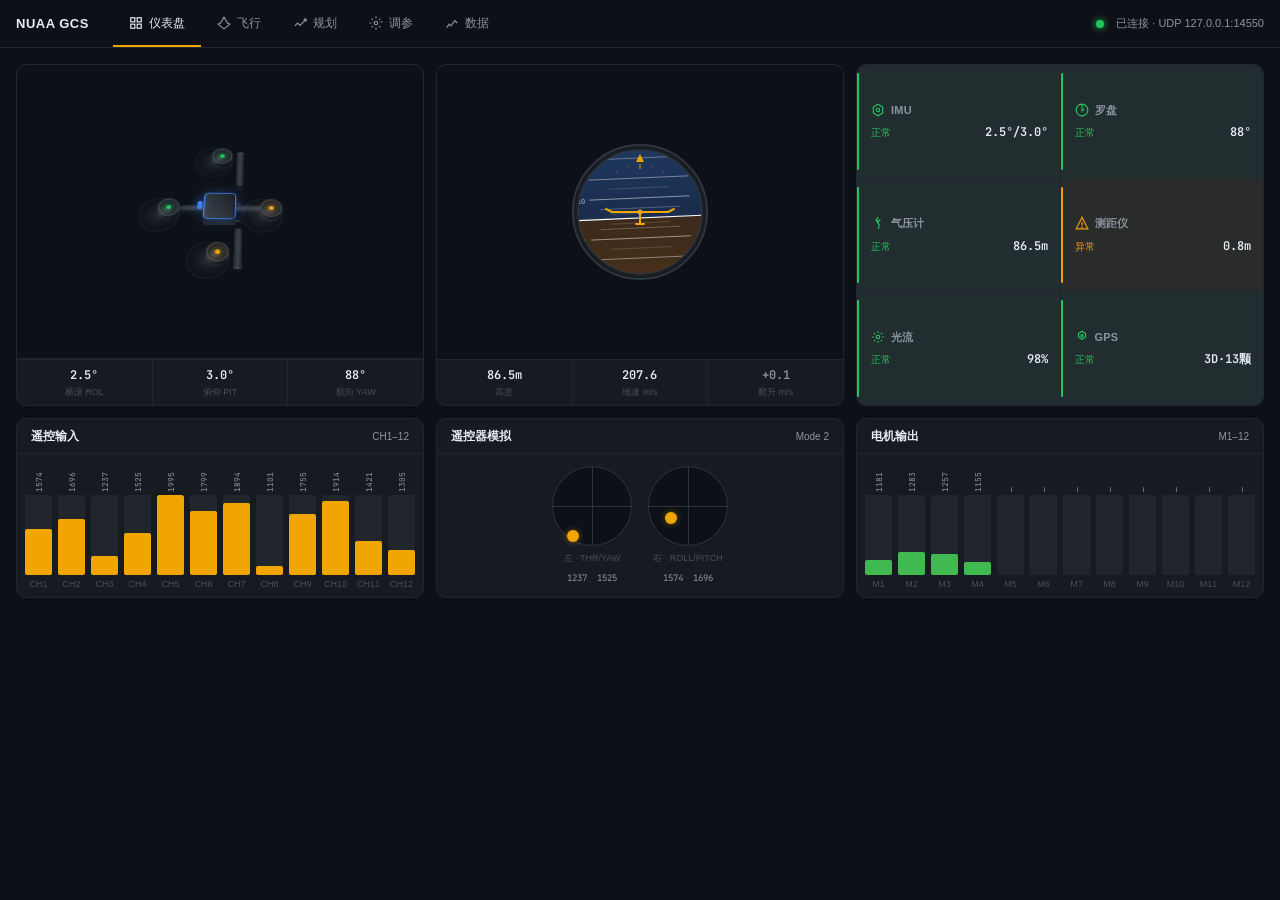
==== commit b23462c4: "security: remove hardcoded AMap API key, replace with placeholder" ====
--- a/交互界面原型.html
+++ b/交互界面原型.html
@@ -1006,7 +1006,8 @@
   </div>
 </div>
 
-<script src="https://webapi.amap.com/maps?v=2.0&amp;key=e8327a3b1618e6d0c100ee550c824af3&amp;plugin=AMap.Scale,AMap.ControlBar,AMap.TileLayer.Satellite,AMap.InfoWindow,AMap.Marker,AMap.Polyline"></script>
+<!-- 高德地图 Key 已移除：本地使用时请将下方 YOUR_AMAP_KEY 替换为你在 lbs.amap.com 申请的 Web端(JS API) Key -->
+<script src="https://webapi.amap.com/maps?v=2.0&amp;key=YOUR_AMAP_KEY&amp;plugin=AMap.Scale,AMap.ControlBar,AMap.TileLayer.Satellite,AMap.InfoWindow,AMap.Marker,AMap.Polyline"></script>
 <script>
 /* ===== Global State ===== */
 var state = {
